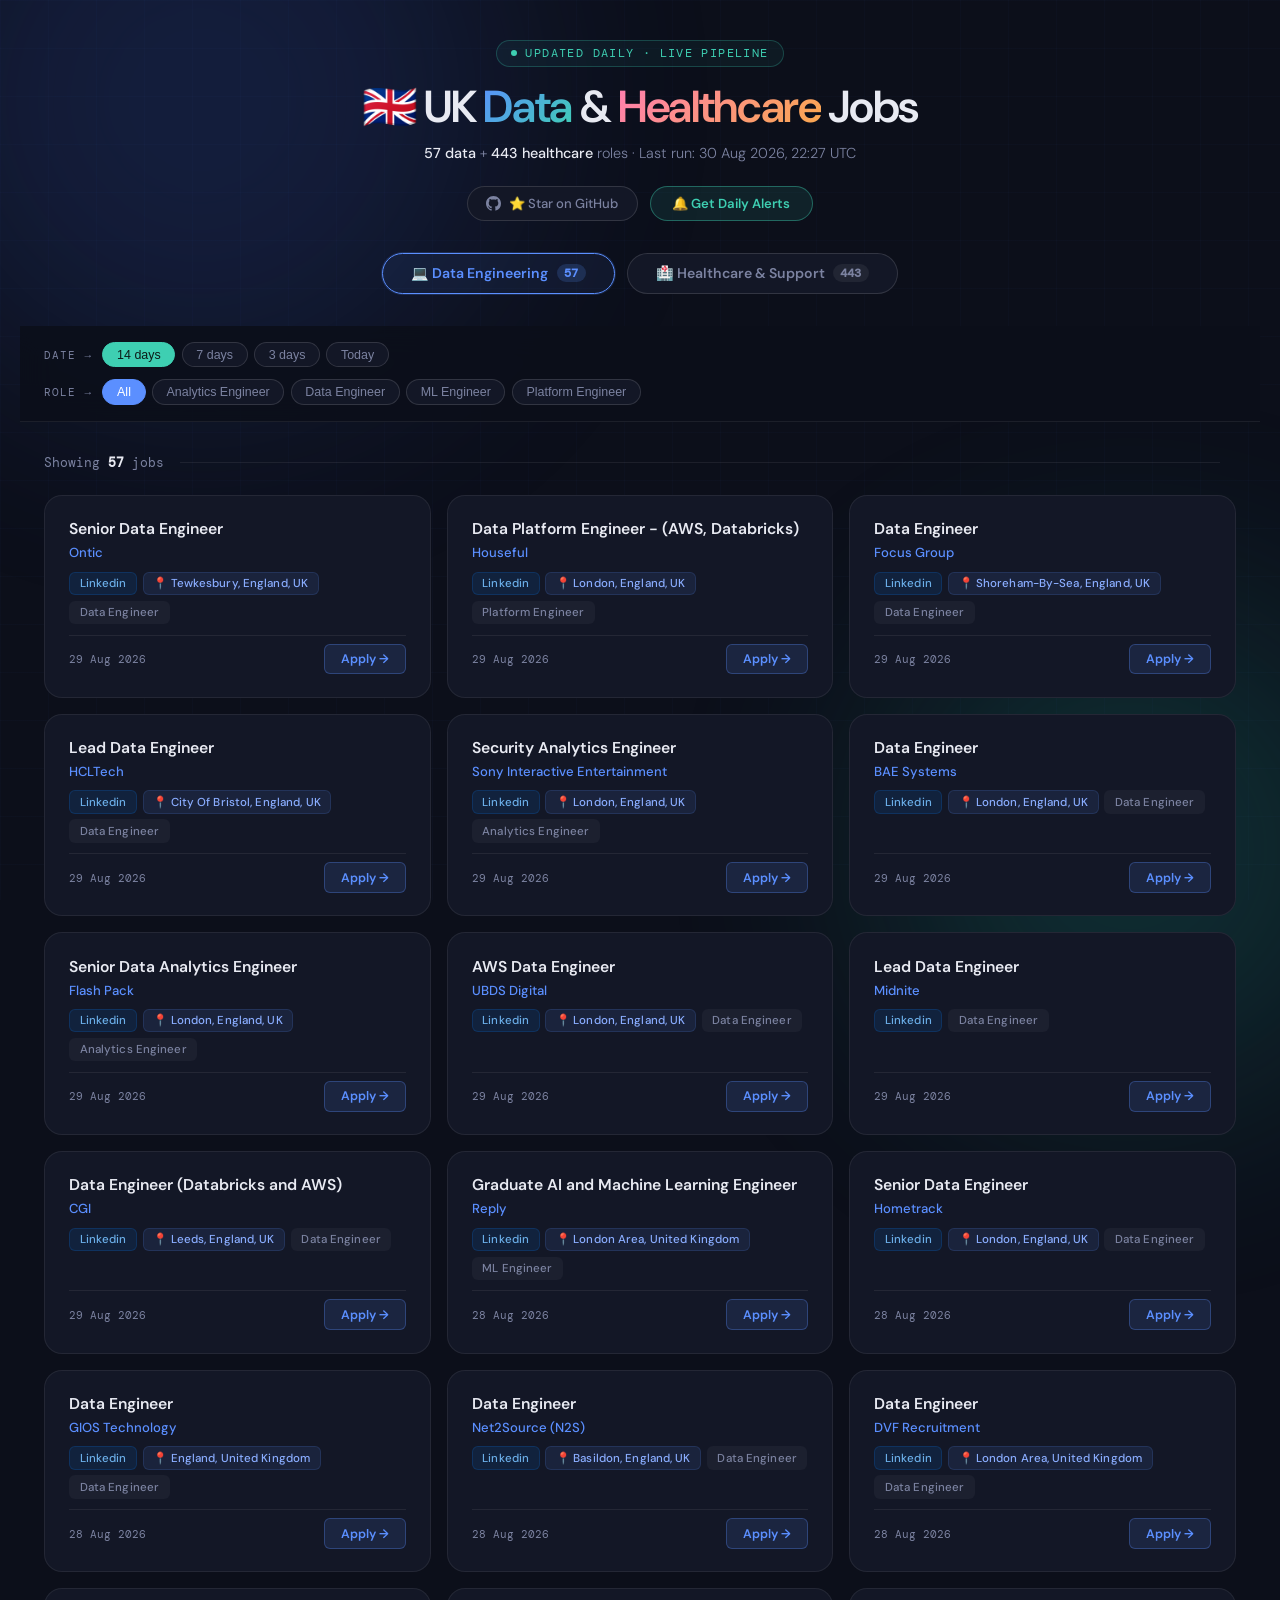
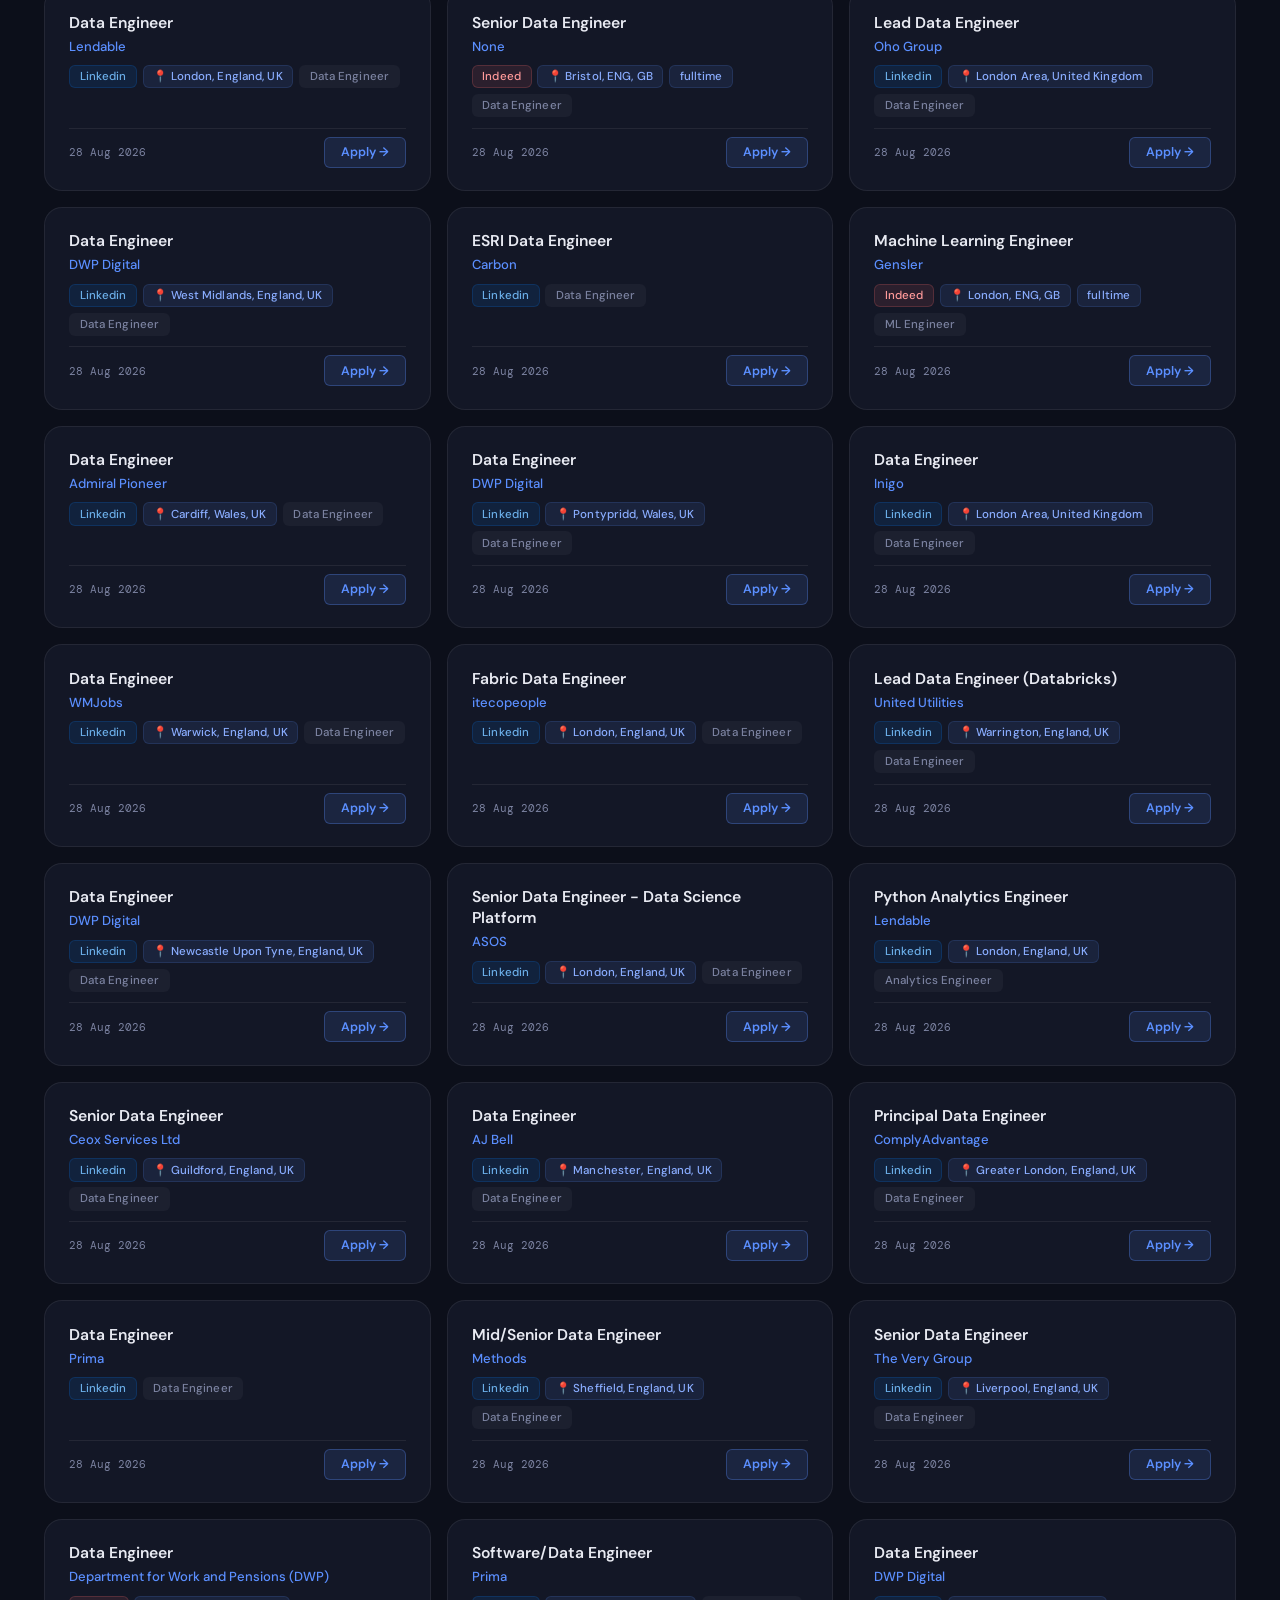
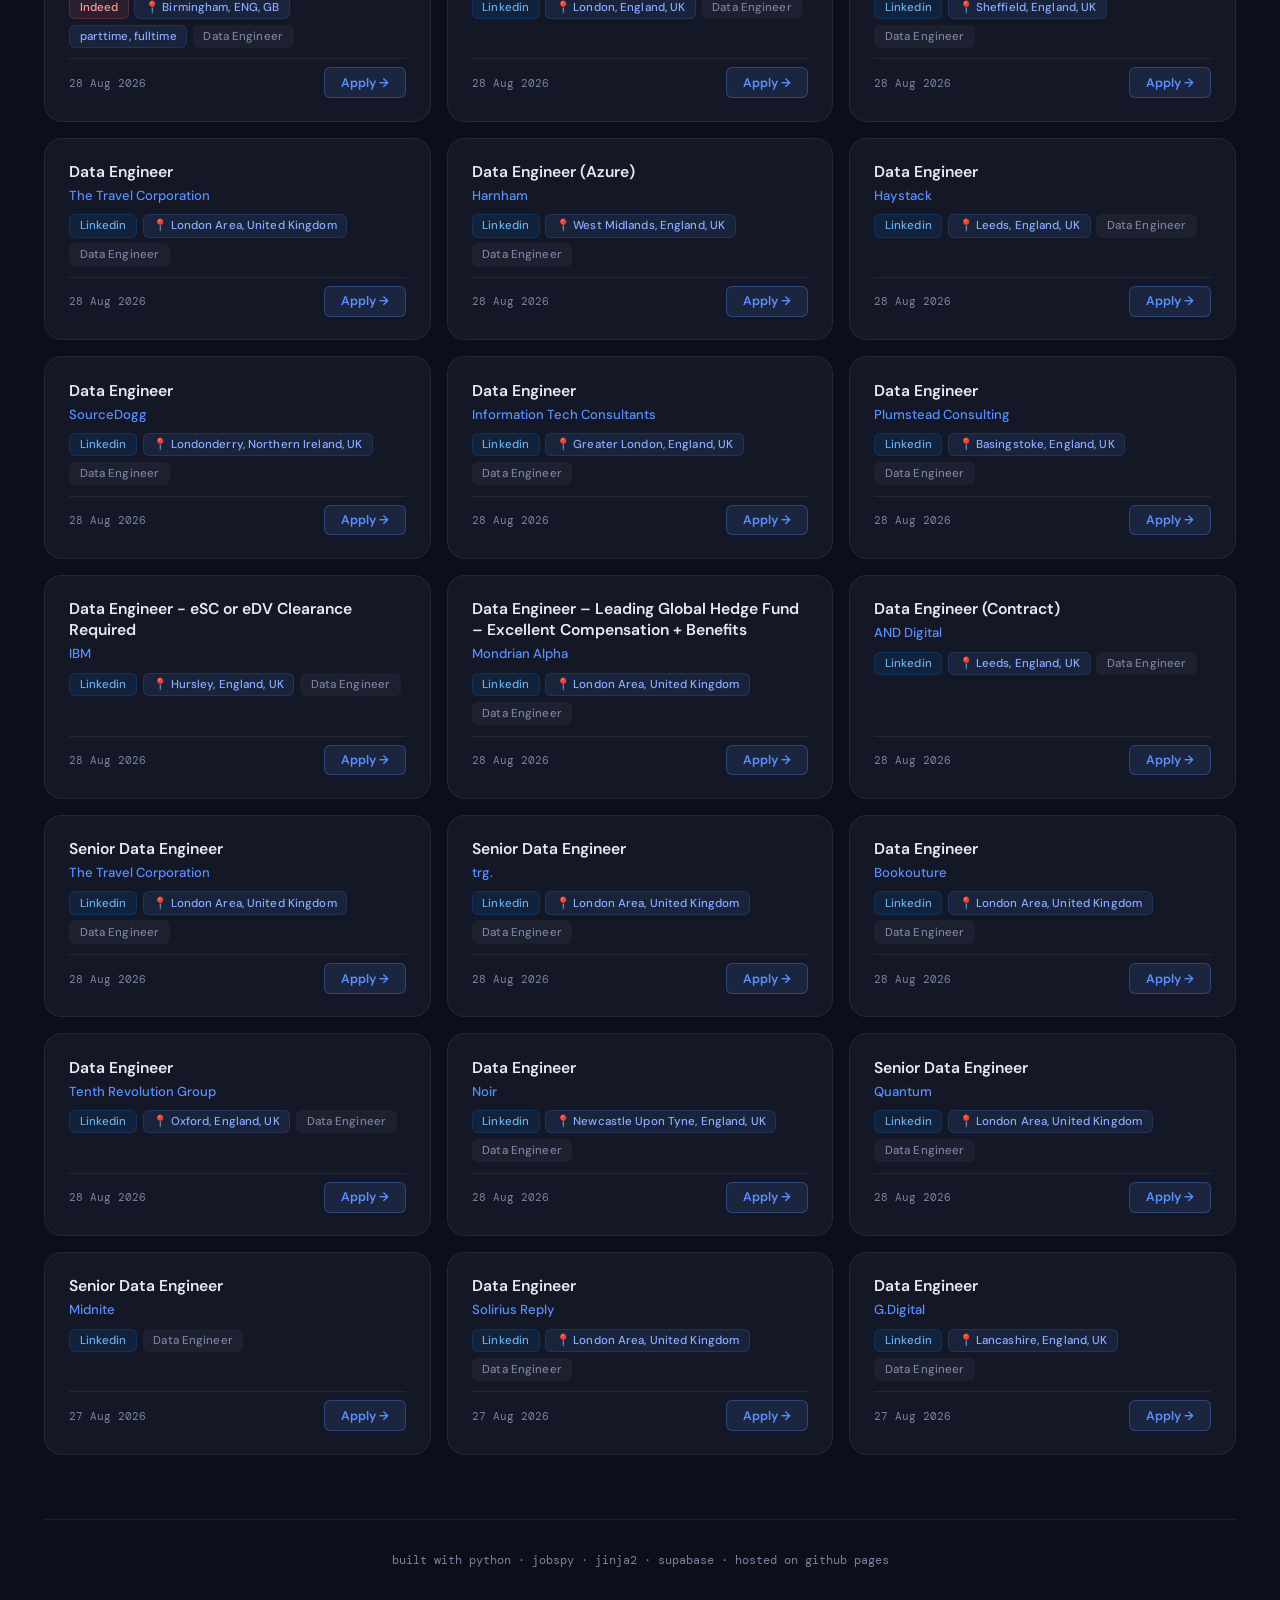
==== index.html @ b67084f2 "daily job update" ====
<!DOCTYPE html>
<html lang="en">
<head>
  <meta charset="UTF-8" />
  <meta name="viewport" content="width=device-width, initial-scale=1.0"/>
  <title>Jobs UK — Data & Healthcare</title>
  <link rel="preconnect" href="https://fonts.googleapis.com">
  <link rel="preconnect" href="https://fonts.gstatic.com" crossorigin>
  <link href="https://fonts.googleapis.com/css2?family=DM+Mono:wght@400;500&family=DM+Sans:ital,opsz,wght@0,9..40,300;0,9..40,400;0,9..40,500;0,9..40,600;1,9..40,300&display=swap" rel="stylesheet">
  <style>
    *, *::before, *::after { box-sizing: border-box; margin: 0; padding: 0; }

    :root {
      --bg:        #0c0f1a;
      --surface:   #131726;
      --surface2:  #1a1f32;
      --border:    rgba(255,255,255,0.07);
      --border2:   rgba(255,255,255,0.13);
      --text:      #e8eaf2;
      --muted:     #7b82a0;

      /* Data Engineering palette */
      --de-accent:   #5b8fff;
      --de-accent2:  #3ecfb2;
      --de-pill-bg:  rgba(91,143,255,0.1);
      --de-pill-txt: #8aadff;

      /* Healthcare palette */
      --hc-accent:   #ff7eb3;
      --hc-accent2:  #f9a94b;
      --hc-pill-bg:  rgba(255,126,179,0.1);
      --hc-pill-txt: #ffadd0;

      --accent3:   #ff6b6b;
      --radius-sm: 6px;
      --radius-md: 12px;
      --radius-lg: 18px;
      --font-body: "DM Sans", sans-serif;
      --font-mono: "DM Mono", monospace;

      /* active section colours (overridden by JS) */
      --accent:    var(--de-accent);
      --accent2:   var(--de-accent2);
      --pill-bg:   var(--de-pill-bg);
      --pill-text: var(--de-pill-txt);
    }

    html { scroll-behavior: smooth; }
    body {
      font-family: var(--font-body);
      background: var(--bg);
      color: var(--text);
      min-height: 100vh;
      overflow-x: hidden;
    }

    body::before {
      content: "";
      position: fixed; inset: 0;
      background-image:
        linear-gradient(rgba(91,143,255,0.025) 1px, transparent 1px),
        linear-gradient(90deg, rgba(91,143,255,0.025) 1px, transparent 1px);
      background-size: 48px 48px;
      pointer-events: none; z-index: 0;
    }

    .glow-1, .glow-2 {
      position: fixed; border-radius: 50%; pointer-events: none; z-index: 0;
      filter: blur(120px); opacity: 0.18;
    }
    .glow-1 { width:600px; height:600px; background:#3b63d9; top:-200px; left:-100px; }
    .glow-2 { width:500px; height:500px; background:#1fbfa6; bottom:-200px; right:-100px; }

    .page {
      position: relative; z-index: 1;
      max-width: 1240px; margin: 0 auto;
      padding: 2.5rem 1.5rem 4rem;
    }

    /* ── Header ── */
    header { text-align: center; margin-bottom: 2rem; animation: fadeUp 0.6s ease both; }

    .header-eyebrow {
      display: inline-flex; align-items: center; gap: 0.5rem;
      font-family: var(--font-mono); font-size: 0.72rem; color: var(--de-accent2);
      letter-spacing: 0.12em; text-transform: uppercase;
      margin-bottom: 1rem; padding: 0.3rem 0.9rem;
      border: 1px solid rgba(62,207,178,0.25); border-radius: 999px;
      background: rgba(62,207,178,0.06);
    }
    .header-eyebrow::before {
      content: ""; width:6px; height:6px; border-radius:50%;
      background: var(--de-accent2); animation: pulse 2s ease-in-out infinite;
    }

    header h1 {
      font-size: clamp(1.8rem,5vw,2.8rem); font-weight:600;
      letter-spacing:-0.03em; line-height:1.1;
    }
    header h1 .de-word  { background: linear-gradient(135deg,var(--de-accent),var(--de-accent2)); -webkit-background-clip:text; -webkit-text-fill-color:transparent; background-clip:text; }
    header h1 .hc-word  { background: linear-gradient(135deg,var(--hc-accent),var(--hc-accent2)); -webkit-background-clip:text; -webkit-text-fill-color:transparent; background-clip:text; }

    .header-sub { margin-top:0.75rem; color:var(--muted); font-size:0.9rem; font-weight:300; }
    .header-sub strong { color:var(--text); font-weight:500; }

    .header-actions {
      display:flex; align-items:center; justify-content:center;
      flex-wrap:wrap; gap:0.75rem; margin-top:1.5rem;
    }
    .btn-ghost {
      display:inline-flex; align-items:center; gap:0.5rem;
      padding:0.5rem 1.15rem; border:1px solid var(--border2); border-radius:999px;
      background:var(--surface); color:var(--muted); text-decoration:none;
      font-size:0.82rem; font-weight:500; transition:all 0.2s;
    }
    .btn-ghost:hover { border-color:var(--de-accent); color:var(--de-accent); background:rgba(91,143,255,0.07); }
    .btn-ghost svg { width:15px; height:15px; fill:currentColor; }

    .btn-subscribe {
      display:inline-flex; align-items:center; gap:0.5rem;
      padding:0.5rem 1.35rem; border:1px solid rgba(62,207,178,0.4); border-radius:999px;
      background:rgba(62,207,178,0.1); color:var(--de-accent2);
      font-size:0.82rem; font-weight:600; cursor:pointer; font-family:var(--font-body);
      transition:all 0.2s;
    }
    .btn-subscribe:hover { background:rgba(62,207,178,0.18); transform:translateY(-1px); }

    /* ── Section switcher tabs ── */
    .section-nav {
      display:flex; justify-content:center; gap:0.75rem;
      margin-bottom:2rem; animation: fadeUp 0.5s ease 0.1s both;
    }

    .section-tab {
      display:inline-flex; align-items:center; gap:0.55rem;
      padding:0.65rem 1.75rem; border-radius:999px;
      border:1px solid var(--border2); background:var(--surface);
      color:var(--muted); font-family:var(--font-body);
      font-size:0.88rem; font-weight:600; cursor:pointer;
      transition:all 0.22s; white-space:nowrap;
    }
    .section-tab .tab-count {
      font-family:var(--font-mono); font-size:0.72rem;
      padding:0.1rem 0.45rem; border-radius:999px;
      background:rgba(255,255,255,0.06); color:var(--muted);
    }

    .section-tab.de-tab:hover,
    .section-tab.de-tab.active {
      border-color:var(--de-accent); color:var(--de-accent);
      background:rgba(91,143,255,0.08);
      box-shadow: 0 0 0 1px rgba(91,143,255,0.2);
    }
    .section-tab.de-tab.active .tab-count { background:rgba(91,143,255,0.18); color:var(--de-accent); }

    .section-tab.hc-tab:hover,
    .section-tab.hc-tab.active {
      border-color:var(--hc-accent); color:var(--hc-accent);
      background:rgba(255,126,179,0.08);
      box-shadow: 0 0 0 1px rgba(255,126,179,0.2);
    }
    .section-tab.hc-tab.active .tab-count { background:rgba(255,126,179,0.18); color:var(--hc-accent); }

    /* ── Sticky filters ── */
    .filters-wrapper {
      position:sticky; top:0; z-index:10;
      background:rgba(12,15,26,0.9); backdrop-filter:blur(16px);
      -webkit-backdrop-filter:blur(16px);
      border-bottom:1px solid var(--border);
      padding:1rem 1.5rem; margin:0 -1.5rem 2rem;
    }
    .filters-inner {
      max-width:1240px; margin:0 auto;
      display:flex; flex-direction:column; gap:0.75rem;
    }
    .filter-row { display:flex; align-items:center; flex-wrap:wrap; gap:0.4rem; }
    .filter-label {
      font-family:var(--font-mono); font-size:0.68rem; color:var(--muted);
      letter-spacing:0.1em; text-transform:uppercase;
      margin-right:0.25rem; white-space:nowrap;
    }

    .chip {
      padding:0.3rem 0.85rem; border-radius:999px;
      border:1px solid var(--border2); background:var(--surface);
      color:var(--muted); font-size:0.78rem; font-weight:500;
      cursor:pointer; transition:all 0.18s; white-space:nowrap;
    }

    /* DE chips */
    .de-section .chip:hover          { border-color:var(--de-accent); color:var(--de-accent); }
    .de-section .chip.active         { background:var(--de-accent); border-color:var(--de-accent); color:#fff; }
    .de-section .date-chip:hover     { border-color:var(--de-accent2); color:var(--de-accent2); }
    .de-section .date-chip.active    { background:var(--de-accent2); border-color:var(--de-accent2); color:#0c1a17; }

    /* HC chips */
    .hc-section .chip:hover          { border-color:var(--hc-accent); color:var(--hc-accent); }
    .hc-section .chip.active         { background:var(--hc-accent); border-color:var(--hc-accent); color:#fff; }
    .hc-section .date-chip:hover     { border-color:var(--hc-accent2); color:var(--hc-accent2); }
    .hc-section .date-chip.active    { background:var(--hc-accent2); border-color:var(--hc-accent2); color:#1a0d00; }

    /* ── Stats bar ── */
    .stats-bar {
      display:flex; align-items:center; justify-content:space-between;
      margin-bottom:1.5rem;
    }
    .job-count { font-family:var(--font-mono); font-size:0.82rem; color:var(--muted); }
    .job-count strong { color:var(--text); }
    .divider-line { flex:1; height:1px; background:var(--border); margin:0 1rem; }

    /* ── Grid ── */
    .grid {
      display:grid;
      grid-template-columns:repeat(auto-fill, minmax(340px, 1fr));
      gap:1rem;
    }

    /* ── Card ── */
    .card {
      background:var(--surface); border:1px solid var(--border);
      border-radius:var(--radius-lg); padding:1.4rem 1.5rem;
      display:flex; flex-direction:column; gap:0.65rem;
      transition:border-color 0.2s, transform 0.2s, box-shadow 0.2s;
      animation:fadeUp 0.4s ease both; position:relative; overflow:hidden;
    }
    .card::before {
      content:""; position:absolute; top:0; left:0; right:0; height:1px;
      opacity:0; transition:opacity 0.2s;
    }
    .de-card::before { background:linear-gradient(90deg,transparent,rgba(91,143,255,0.5),transparent); }
    .hc-card::before { background:linear-gradient(90deg,transparent,rgba(255,126,179,0.5),transparent); }

    .card:hover { transform:translateY(-2px); box-shadow:0 12px 40px rgba(0,0,0,0.35); }
    .de-card:hover { border-color:rgba(91,143,255,0.3); }
    .hc-card:hover { border-color:rgba(255,126,179,0.3); }
    .card:hover::before { opacity:1; }

    .card-header { display:flex; align-items:flex-start; justify-content:space-between; gap:0.5rem; }
    .card-title  { font-size:0.98rem; font-weight:600; color:var(--text); line-height:1.35; flex:1; }
    .de-card .card-company { font-size:0.82rem; color:var(--de-accent); font-weight:500; }
    .hc-card .card-company { font-size:0.82rem; color:var(--hc-accent); font-weight:500; }

    .card-meta { display:flex; flex-wrap:wrap; gap:0.35rem; }

    .badge {
      padding:0.2rem 0.6rem; border-radius:var(--radius-sm);
      font-size:0.72rem; font-weight:500; letter-spacing:0.01em;
    }
    .de-card .badge-default { background:var(--de-pill-bg); color:var(--de-pill-txt); border:1px solid rgba(91,143,255,0.15); }
    .hc-card .badge-default { background:var(--hc-pill-bg); color:var(--hc-pill-txt); border:1px solid rgba(255,126,179,0.15); }

    .badge-indeed   { background:rgba(255,107,107,0.1);  color:#ff9a9a; border:1px solid rgba(255,107,107,0.2); }
    .badge-linkedin { background:rgba(10,102,194,0.15);   color:#6baee8; border:1px solid rgba(10,102,194,0.25); }
    .badge-google   { background:rgba(62,207,178,0.1);    color:var(--de-accent2); border:1px solid rgba(62,207,178,0.2); }

    .card-footer {
      display:flex; align-items:center; justify-content:space-between;
      margin-top:auto; padding-top:0.5rem; border-top:1px solid var(--border);
    }
    .card-date { font-family:var(--font-mono); font-size:0.7rem; color:var(--muted); }

    .de-card .apply-btn {
      display:inline-flex; align-items:center; gap:0.35rem;
      padding:0.4rem 1rem; background:rgba(91,143,255,0.12);
      border:1px solid rgba(91,143,255,0.3); color:var(--de-accent);
      border-radius:var(--radius-sm); text-decoration:none;
      font-size:0.78rem; font-weight:600; transition:all 0.18s;
    }
    .de-card .apply-btn:hover { background:rgba(91,143,255,0.22); border-color:var(--de-accent); transform:translateX(2px); }

    .hc-card .apply-btn {
      display:inline-flex; align-items:center; gap:0.35rem;
      padding:0.4rem 1rem; background:rgba(255,126,179,0.12);
      border:1px solid rgba(255,126,179,0.3); color:var(--hc-accent);
      border-radius:var(--radius-sm); text-decoration:none;
      font-size:0.78rem; font-weight:600; transition:all 0.18s;
    }
    .hc-card .apply-btn:hover { background:rgba(255,126,179,0.22); border-color:var(--hc-accent); transform:translateX(2px); }

    .new-badge {
      font-family:var(--font-mono); font-size:0.62rem; color:#0c1a17;
      background:var(--de-accent2); border-radius:4px;
      padding:0.1rem 0.4rem; font-weight:500; letter-spacing:0.06em;
    }

    /* ── Section wrapper ── */
    .section-block { display:none; }
    .section-block.visible { display:block; }

    /* ── Section heading ── */
    .section-heading {
      display:flex; align-items:center; gap:1rem;
      margin-bottom:1.5rem; padding-bottom:1rem;
      border-bottom:1px solid var(--border);
    }
    .section-heading h2 { font-size:1.3rem; font-weight:600; letter-spacing:-0.02em; }
    .section-heading .sh-pill {
      font-family:var(--font-mono); font-size:0.7rem; padding:0.25rem 0.7rem;
      border-radius:999px; font-weight:500;
    }
    .de-section .sh-pill { background:rgba(91,143,255,0.12); color:var(--de-accent); border:1px solid rgba(91,143,255,0.25); }
    .hc-section .sh-pill { background:rgba(255,126,179,0.12); color:var(--hc-accent); border:1px solid rgba(255,126,179,0.25); }

    /* ── Empty state ── */
    .empty { grid-column:1/-1; text-align:center; padding:5rem 2rem; color:var(--muted); }
    .empty-icon { font-size:2.5rem; margin-bottom:1rem; opacity:0.4; }
    .empty p { font-size:0.95rem; }

    /* ── Footer ── */
    footer {
      text-align:center; margin-top:4rem; padding-top:2rem;
      border-top:1px solid var(--border);
      color:var(--muted); font-size:0.78rem; font-family:var(--font-mono);
    }

    /* ── Modal (unchanged from original) ── */
    .modal-overlay {
      display:none; position:fixed; inset:0; background:rgba(0,0,0,0.65);
      backdrop-filter:blur(8px); -webkit-backdrop-filter:blur(8px);
      z-index:200; align-items:center; justify-content:center; padding:1rem;
    }
    .modal-overlay.open { display:flex; }
    .modal {
      background:var(--surface); border:1px solid var(--border2);
      border-radius:var(--radius-lg); padding:2rem 2rem 1.75rem;
      width:100%; max-width:440px; position:relative;
      box-shadow:0 30px 80px rgba(0,0,0,0.5);
      animation:modalIn 0.25s ease both;
    }
    @keyframes modalIn {
      from { opacity:0; transform:translateY(16px) scale(0.97); }
      to   { opacity:1; transform:translateY(0) scale(1); }
    }
    .modal-close {
      position:absolute; top:1.1rem; right:1.1rem; background:none; border:none;
      color:var(--muted); font-size:1.1rem; cursor:pointer;
      width:28px; height:28px; display:flex; align-items:center; justify-content:center;
      border-radius:6px; transition:all 0.15s;
    }
    .modal-close:hover { background:var(--surface2); color:var(--text); }
    .modal-icon {
      width:44px; height:44px; border-radius:var(--radius-md);
      background:rgba(62,207,178,0.12); border:1px solid rgba(62,207,178,0.25);
      display:flex; align-items:center; justify-content:center;
      font-size:1.25rem; margin-bottom:1rem;
    }
    .modal h2 { font-size:1.2rem; font-weight:600; letter-spacing:-0.02em; margin-bottom:0.35rem; }
    .modal-desc { font-size:0.85rem; color:var(--muted); line-height:1.6; margin-bottom:1.5rem; font-weight:300; }
    .channel-tabs { display:grid; grid-template-columns:1fr 1fr; gap:0.5rem; margin-bottom:1.25rem; }
    .tab-btn {
      padding:0.65rem 0.5rem; border-radius:var(--radius-md); border:1px solid var(--border2);
      background:var(--surface2); color:var(--muted); font-family:var(--font-body);
      font-size:0.82rem; font-weight:500; cursor:pointer; transition:all 0.18s;
      display:flex; align-items:center; justify-content:center; gap:0.4rem;
    }
    .tab-btn:hover { border-color:var(--de-accent2); color:var(--text); }
    .tab-btn.active { border-color:var(--de-accent2); background:rgba(62,207,178,0.1); color:var(--de-accent2); }
    .modal-input {
      width:100%; padding:0.7rem 1rem; background:var(--bg); border:1px solid var(--border2);
      border-radius:var(--radius-md); color:var(--text); font-family:var(--font-body);
      font-size:0.88rem; outline:none; transition:all 0.2s;
    }
    .modal-input::placeholder { color:var(--muted); }
    .modal-input:focus { border-color:var(--de-accent2); box-shadow:0 0 0 3px rgba(62,207,178,0.1); }
    .modal-submit {
      width:100%; margin-top:0.75rem; padding:0.75rem;
      background:var(--de-accent2); color:#0a1a15; border:none;
      border-radius:var(--radius-md); font-family:var(--font-body);
      font-size:0.9rem; font-weight:600; cursor:pointer; transition:all 0.2s;
    }
    .modal-submit:hover { opacity:0.88; transform:translateY(-1px); }
    .modal-submit:disabled { opacity:0.45; cursor:default; transform:none; }
    .telegram-info {
      background:rgba(62,207,178,0.06); border:1px solid rgba(62,207,178,0.2);
      border-radius:var(--radius-md); padding:1rem; margin-bottom:0.75rem;
    }
    .telegram-info p { font-size:0.82rem; color:var(--muted); line-height:1.6; }
    .telegram-info strong { color:var(--de-accent2); }
    .telegram-info code {
      font-family:var(--font-mono); background:rgba(255,255,255,0.07);
      padding:0.1rem 0.4rem; border-radius:4px; font-size:0.8rem; color:var(--text);
    }
    .modal-btn-tg {
      width:100%; padding:0.75rem; background:rgba(62,207,178,0.12);
      border:1px solid rgba(62,207,178,0.35); border-radius:var(--radius-md);
      color:var(--de-accent2); font-family:var(--font-body); font-size:0.9rem;
      font-weight:600; cursor:pointer; transition:all 0.2s;
      display:flex; align-items:center; justify-content:center; gap:0.5rem;
    }
    .modal-btn-tg:hover { background:rgba(62,207,178,0.2); transform:translateY(-1px); }
    .modal-msg { margin-top:0.75rem; font-size:0.82rem; text-align:center; min-height:1.2em; font-family:var(--font-mono); }
    .modal-msg.ok  { color:var(--de-accent2); }
    .modal-msg.err { color:var(--accent3); }

    /* ── Animations ── */
    @keyframes fadeUp   { from{opacity:0;transform:translateY(14px)} to{opacity:1;transform:translateY(0)} }
    @keyframes fadeDown { from{opacity:0;transform:translateY(-8px)} to{opacity:1;transform:translateY(0)} }
    @keyframes pulse    { 0%,100%{opacity:1} 50%{opacity:0.4} }

    .card:nth-child(1)  { animation-delay:0.05s }
    .card:nth-child(2)  { animation-delay:0.08s }
    .card:nth-child(3)  { animation-delay:0.11s }
    .card:nth-child(4)  { animation-delay:0.14s }
    .card:nth-child(5)  { animation-delay:0.17s }
    .card:nth-child(6)  { animation-delay:0.20s }
    .card:nth-child(7)  { animation-delay:0.23s }
    .card:nth-child(8)  { animation-delay:0.26s }
    .card:nth-child(n+9){ animation-delay:0.29s }

    @media (max-width: 600px) {
      .page { padding:1.5rem 1rem 3rem; }
      header h1 { font-size:1.75rem; }
      .grid { grid-template-columns:1fr; }
      .stats-bar { flex-direction:column; align-items:flex-start; gap:0.5rem; }
      .divider-line { display:none; }
      .filters-wrapper { padding:0.85rem 1rem; }
      .section-nav { flex-direction:column; align-items:center; }
    }
  </style>
</head>
<body>

<div class="glow-1"></div>
<div class="glow-2"></div>

<div class="page">

  <!-- ── Header ── -->
  <header>
    <div class="header-eyebrow">Updated daily · live pipeline</div>
    <h1>🇬🇧 UK <span class="de-word">Data</span> &amp; <span class="hc-word">Healthcare</span> Jobs</h1>
    <p class="header-sub">
      <strong>57 data</strong> + <strong>443 healthcare</strong> roles
      · Last run: 30 Aug 2026, 22:27 UTC
    </p>
    <div class="header-actions">
      <a class="btn-ghost" href="https://yashwanth-m-v.github.io/Data-hire-UK/" target="_blank" rel="noopener">
        <svg viewBox="0 0 16 16" xmlns="http://www.w3.org/2000/svg">
          <path d="M8 0C3.58 0 0 3.58 0 8c0 3.54 2.29 6.53 5.47 7.59.4.07.55-.17.55-.38
                   0-.19-.01-.82-.01-1.49-2.01.37-2.53-.49-2.69-.94-.09-.23-.48-.94-.82-1.13
                   -.28-.15-.68-.52-.01-.53.63-.01 1.08.58 1.23.82.72 1.21 1.87.87 2.33.66
                   .07-.52.28-.87.51-1.07-1.78-.2-3.64-.89-3.64-3.95 0-.87.31-1.59.82-2.15
                   -.08-.2-.36-1.02.08-2.12 0 0 .67-.21 2.2.82.64-.18 1.32-.27 2-.27
                   .68 0 1.36.09 2 .27 1.53-1.04 2.2-.82 2.2-.82.44 1.1.16 1.92.08 2.12
                   .51.56.82 1.27.82 2.15 0 3.07-1.87 3.75-3.65 3.95.29.25.54.73.54 1.48
                   0 1.07-.01 1.93-.01 2.2 0 .21.15.46.55.38A8.013 8.013 0 0016 8c0-4.42-3.58-8-8-8z"/>
        </svg>
        ⭐ Star on GitHub
      </a>
      <button class="btn-subscribe" onclick="openModal()">🔔 Get Daily Alerts</button>
    </div>
  </header>

  <!-- ── Section switcher ── -->
  <div class="section-nav">
    <button class="section-tab de-tab active" onclick="showSection('de')">
      💻 Data Engineering
      <span class="tab-count" id="de-tab-count">57</span>
    </button>
    <button class="section-tab hc-tab" onclick="showSection('hc')">
      🏥 Healthcare &amp; Support
      <span class="tab-count" id="hc-tab-count">443</span>
    </button>
  </div>

  <!-- ══════════════════════════════════════
       DATA ENGINEERING SECTION
  ══════════════════════════════════════ -->
  <div class="section-block de-section visible" id="section-de">

    <div class="filters-wrapper">
      <div class="filters-inner">
        <div class="filter-row">
          <span class="filter-label">Date →</span>
          <button class="chip date-chip active" data-days="14">14 days</button>
          <button class="chip date-chip" data-days="7">7 days</button>
          <button class="chip date-chip" data-days="3">3 days</button>
          <button class="chip date-chip" data-days="1">Today</button>
        </div>
        <div class="filter-row">
          <span class="filter-label">Role →</span>
          <button class="chip active" data-filter="all">All</button>
          
            <button class="chip" data-filter="analytics-engineer">Analytics Engineer</button>
          
            <button class="chip" data-filter="data-engineer">Data Engineer</button>
          
            <button class="chip" data-filter="ml-engineer">ML Engineer</button>
          
            <button class="chip" data-filter="platform-engineer">Platform Engineer</button>
          
        </div>
      </div>
    </div>

    <div class="stats-bar">
      <p class="job-count" id="de-job-count">Showing <strong>57</strong> jobs</p>
      <div class="divider-line"></div>
    </div>

    <div class="grid" id="de-grid">
      
      <div class="card de-card"
           data-role="data-engineer"
           data-date="2026-08-29">
        <div class="card-header">
          <div>
            <div class="card-title">Senior Data Engineer</div>
            <div class="card-company" style="margin-top:0.3rem;">Ontic</div>
          </div>
          
        </div>
        <div class="card-meta">
          <span class="badge badge-linkedin">Linkedin</span>
          <span class="badge badge-default">📍 Tewkesbury, England, UK</span>
          
          <span class="badge badge-default" style="background:rgba(255,255,255,0.04);color:var(--muted);border-color:transparent;">Data Engineer</span>
        </div>
        <div class="card-footer">
          <span class="card-date">29 Aug 2026</span>
          <a class="apply-btn" href="https://www.linkedin.com/jobs/view/4432282745" target="_blank" rel="noopener">Apply →</a>
        </div>
      </div>
      
      <div class="card de-card"
           data-role="platform-engineer"
           data-date="2026-08-29">
        <div class="card-header">
          <div>
            <div class="card-title">Data Platform Engineer - (AWS, Databricks)</div>
            <div class="card-company" style="margin-top:0.3rem;">Houseful</div>
          </div>
          
        </div>
        <div class="card-meta">
          <span class="badge badge-linkedin">Linkedin</span>
          <span class="badge badge-default">📍 London, England, UK</span>
          
          <span class="badge badge-default" style="background:rgba(255,255,255,0.04);color:var(--muted);border-color:transparent;">Platform Engineer</span>
        </div>
        <div class="card-footer">
          <span class="card-date">29 Aug 2026</span>
          <a class="apply-btn" href="https://www.linkedin.com/jobs/view/4448782229" target="_blank" rel="noopener">Apply →</a>
        </div>
      </div>
      
      <div class="card de-card"
           data-role="data-engineer"
           data-date="2026-08-29">
        <div class="card-header">
          <div>
            <div class="card-title">Data Engineer</div>
            <div class="card-company" style="margin-top:0.3rem;">Focus Group</div>
          </div>
          
        </div>
        <div class="card-meta">
          <span class="badge badge-linkedin">Linkedin</span>
          <span class="badge badge-default">📍 Shoreham-By-Sea, England, UK</span>
          
          <span class="badge badge-default" style="background:rgba(255,255,255,0.04);color:var(--muted);border-color:transparent;">Data Engineer</span>
        </div>
        <div class="card-footer">
          <span class="card-date">29 Aug 2026</span>
          <a class="apply-btn" href="https://www.linkedin.com/jobs/view/4460805339" target="_blank" rel="noopener">Apply →</a>
        </div>
      </div>
      
      <div class="card de-card"
           data-role="data-engineer"
           data-date="2026-08-29">
        <div class="card-header">
          <div>
            <div class="card-title">Lead Data Engineer</div>
            <div class="card-company" style="margin-top:0.3rem;">HCLTech</div>
          </div>
          
        </div>
        <div class="card-meta">
          <span class="badge badge-linkedin">Linkedin</span>
          <span class="badge badge-default">📍 City Of Bristol, England, UK</span>
          
          <span class="badge badge-default" style="background:rgba(255,255,255,0.04);color:var(--muted);border-color:transparent;">Data Engineer</span>
        </div>
        <div class="card-footer">
          <span class="card-date">29 Aug 2026</span>
          <a class="apply-btn" href="https://www.linkedin.com/jobs/view/4458494256" target="_blank" rel="noopener">Apply →</a>
        </div>
      </div>
      
      <div class="card de-card"
           data-role="analytics-engineer"
           data-date="2026-08-29">
        <div class="card-header">
          <div>
            <div class="card-title">Security Analytics Engineer</div>
            <div class="card-company" style="margin-top:0.3rem;">Sony Interactive Entertainment</div>
          </div>
          
        </div>
        <div class="card-meta">
          <span class="badge badge-linkedin">Linkedin</span>
          <span class="badge badge-default">📍 London, England, UK</span>
          
          <span class="badge badge-default" style="background:rgba(255,255,255,0.04);color:var(--muted);border-color:transparent;">Analytics Engineer</span>
        </div>
        <div class="card-footer">
          <span class="card-date">29 Aug 2026</span>
          <a class="apply-btn" href="https://www.linkedin.com/jobs/view/4448791952" target="_blank" rel="noopener">Apply →</a>
        </div>
      </div>
      
      <div class="card de-card"
           data-role="data-engineer"
           data-date="2026-08-29">
        <div class="card-header">
          <div>
            <div class="card-title">Data Engineer</div>
            <div class="card-company" style="margin-top:0.3rem;">BAE Systems</div>
          </div>
          
        </div>
        <div class="card-meta">
          <span class="badge badge-linkedin">Linkedin</span>
          <span class="badge badge-default">📍 London, England, UK</span>
          
          <span class="badge badge-default" style="background:rgba(255,255,255,0.04);color:var(--muted);border-color:transparent;">Data Engineer</span>
        </div>
        <div class="card-footer">
          <span class="card-date">29 Aug 2026</span>
          <a class="apply-btn" href="https://www.linkedin.com/jobs/view/4119724417" target="_blank" rel="noopener">Apply →</a>
        </div>
      </div>
      
      <div class="card de-card"
           data-role="analytics-engineer"
           data-date="2026-08-29">
        <div class="card-header">
          <div>
            <div class="card-title">Senior Data Analytics Engineer</div>
            <div class="card-company" style="margin-top:0.3rem;">Flash Pack</div>
          </div>
          
        </div>
        <div class="card-meta">
          <span class="badge badge-linkedin">Linkedin</span>
          <span class="badge badge-default">📍 London, England, UK</span>
          
          <span class="badge badge-default" style="background:rgba(255,255,255,0.04);color:var(--muted);border-color:transparent;">Analytics Engineer</span>
        </div>
        <div class="card-footer">
          <span class="card-date">29 Aug 2026</span>
          <a class="apply-btn" href="https://www.linkedin.com/jobs/view/4459475790" target="_blank" rel="noopener">Apply →</a>
        </div>
      </div>
      
      <div class="card de-card"
           data-role="data-engineer"
           data-date="2026-08-29">
        <div class="card-header">
          <div>
            <div class="card-title">AWS Data Engineer</div>
            <div class="card-company" style="margin-top:0.3rem;">UBDS Digital</div>
          </div>
          
        </div>
        <div class="card-meta">
          <span class="badge badge-linkedin">Linkedin</span>
          <span class="badge badge-default">📍 London, England, UK</span>
          
          <span class="badge badge-default" style="background:rgba(255,255,255,0.04);color:var(--muted);border-color:transparent;">Data Engineer</span>
        </div>
        <div class="card-footer">
          <span class="card-date">29 Aug 2026</span>
          <a class="apply-btn" href="https://www.linkedin.com/jobs/view/4422909129" target="_blank" rel="noopener">Apply →</a>
        </div>
      </div>
      
      <div class="card de-card"
           data-role="data-engineer"
           data-date="2026-08-29">
        <div class="card-header">
          <div>
            <div class="card-title">Lead Data Engineer</div>
            <div class="card-company" style="margin-top:0.3rem;">Midnite</div>
          </div>
          
        </div>
        <div class="card-meta">
          <span class="badge badge-linkedin">Linkedin</span>
          
          
          <span class="badge badge-default" style="background:rgba(255,255,255,0.04);color:var(--muted);border-color:transparent;">Data Engineer</span>
        </div>
        <div class="card-footer">
          <span class="card-date">29 Aug 2026</span>
          <a class="apply-btn" href="https://www.linkedin.com/jobs/view/4441320209" target="_blank" rel="noopener">Apply →</a>
        </div>
      </div>
      
      <div class="card de-card"
           data-role="data-engineer"
           data-date="2026-08-29">
        <div class="card-header">
          <div>
            <div class="card-title">Data Engineer (Databricks and AWS)</div>
            <div class="card-company" style="margin-top:0.3rem;">CGI</div>
          </div>
          
        </div>
        <div class="card-meta">
          <span class="badge badge-linkedin">Linkedin</span>
          <span class="badge badge-default">📍 Leeds, England, UK</span>
          
          <span class="badge badge-default" style="background:rgba(255,255,255,0.04);color:var(--muted);border-color:transparent;">Data Engineer</span>
        </div>
        <div class="card-footer">
          <span class="card-date">29 Aug 2026</span>
          <a class="apply-btn" href="https://www.linkedin.com/jobs/view/4450775411" target="_blank" rel="noopener">Apply →</a>
        </div>
      </div>
      
      <div class="card de-card"
           data-role="ml-engineer"
           data-date="2026-08-28">
        <div class="card-header">
          <div>
            <div class="card-title">Graduate AI and Machine Learning Engineer</div>
            <div class="card-company" style="margin-top:0.3rem;">Reply</div>
          </div>
          
        </div>
        <div class="card-meta">
          <span class="badge badge-linkedin">Linkedin</span>
          <span class="badge badge-default">📍 London Area, United Kingdom</span>
          
          <span class="badge badge-default" style="background:rgba(255,255,255,0.04);color:var(--muted);border-color:transparent;">ML Engineer</span>
        </div>
        <div class="card-footer">
          <span class="card-date">28 Aug 2026</span>
          <a class="apply-btn" href="https://www.linkedin.com/jobs/view/4456907191" target="_blank" rel="noopener">Apply →</a>
        </div>
      </div>
      
      <div class="card de-card"
           data-role="data-engineer"
           data-date="2026-08-28">
        <div class="card-header">
          <div>
            <div class="card-title">Senior Data Engineer</div>
            <div class="card-company" style="margin-top:0.3rem;">Hometrack</div>
          </div>
          
        </div>
        <div class="card-meta">
          <span class="badge badge-linkedin">Linkedin</span>
          <span class="badge badge-default">📍 London, England, UK</span>
          
          <span class="badge badge-default" style="background:rgba(255,255,255,0.04);color:var(--muted);border-color:transparent;">Data Engineer</span>
        </div>
        <div class="card-footer">
          <span class="card-date">28 Aug 2026</span>
          <a class="apply-btn" href="https://www.linkedin.com/jobs/view/4460333671" target="_blank" rel="noopener">Apply →</a>
        </div>
      </div>
      
      <div class="card de-card"
           data-role="data-engineer"
           data-date="2026-08-28">
        <div class="card-header">
          <div>
            <div class="card-title">Data Engineer</div>
            <div class="card-company" style="margin-top:0.3rem;">GIOS Technology</div>
          </div>
          
        </div>
        <div class="card-meta">
          <span class="badge badge-linkedin">Linkedin</span>
          <span class="badge badge-default">📍 England, United Kingdom</span>
          
          <span class="badge badge-default" style="background:rgba(255,255,255,0.04);color:var(--muted);border-color:transparent;">Data Engineer</span>
        </div>
        <div class="card-footer">
          <span class="card-date">28 Aug 2026</span>
          <a class="apply-btn" href="https://www.linkedin.com/jobs/view/4460321100" target="_blank" rel="noopener">Apply →</a>
        </div>
      </div>
      
      <div class="card de-card"
           data-role="data-engineer"
           data-date="2026-08-28">
        <div class="card-header">
          <div>
            <div class="card-title">Data Engineer</div>
            <div class="card-company" style="margin-top:0.3rem;">Net2Source (N2S)</div>
          </div>
          
        </div>
        <div class="card-meta">
          <span class="badge badge-linkedin">Linkedin</span>
          <span class="badge badge-default">📍 Basildon, England, UK</span>
          
          <span class="badge badge-default" style="background:rgba(255,255,255,0.04);color:var(--muted);border-color:transparent;">Data Engineer</span>
        </div>
        <div class="card-footer">
          <span class="card-date">28 Aug 2026</span>
          <a class="apply-btn" href="https://www.linkedin.com/jobs/view/4459300618" target="_blank" rel="noopener">Apply →</a>
        </div>
      </div>
      
      <div class="card de-card"
           data-role="data-engineer"
           data-date="2026-08-28">
        <div class="card-header">
          <div>
            <div class="card-title">Data Engineer</div>
            <div class="card-company" style="margin-top:0.3rem;">DVF Recruitment</div>
          </div>
          
        </div>
        <div class="card-meta">
          <span class="badge badge-linkedin">Linkedin</span>
          <span class="badge badge-default">📍 London Area, United Kingdom</span>
          
          <span class="badge badge-default" style="background:rgba(255,255,255,0.04);color:var(--muted);border-color:transparent;">Data Engineer</span>
        </div>
        <div class="card-footer">
          <span class="card-date">28 Aug 2026</span>
          <a class="apply-btn" href="https://www.linkedin.com/jobs/view/4458401895" target="_blank" rel="noopener">Apply →</a>
        </div>
      </div>
      
      <div class="card de-card"
           data-role="data-engineer"
           data-date="2026-08-28">
        <div class="card-header">
          <div>
            <div class="card-title">Data Engineer</div>
            <div class="card-company" style="margin-top:0.3rem;">Lendable</div>
          </div>
          
        </div>
        <div class="card-meta">
          <span class="badge badge-linkedin">Linkedin</span>
          <span class="badge badge-default">📍 London, England, UK</span>
          
          <span class="badge badge-default" style="background:rgba(255,255,255,0.04);color:var(--muted);border-color:transparent;">Data Engineer</span>
        </div>
        <div class="card-footer">
          <span class="card-date">28 Aug 2026</span>
          <a class="apply-btn" href="https://www.linkedin.com/jobs/view/4449388599" target="_blank" rel="noopener">Apply →</a>
        </div>
      </div>
      
      <div class="card de-card"
           data-role="data-engineer"
           data-date="2026-08-28">
        <div class="card-header">
          <div>
            <div class="card-title">Senior Data Engineer</div>
            <div class="card-company" style="margin-top:0.3rem;">None</div>
          </div>
          
        </div>
        <div class="card-meta">
          <span class="badge badge-indeed">Indeed</span>
          <span class="badge badge-default">📍 Bristol, ENG, GB</span>
          <span class="badge badge-default">fulltime</span>
          <span class="badge badge-default" style="background:rgba(255,255,255,0.04);color:var(--muted);border-color:transparent;">Data Engineer</span>
        </div>
        <div class="card-footer">
          <span class="card-date">28 Aug 2026</span>
          <a class="apply-btn" href="https://uk.indeed.com/viewjob?jk=71d963d78ecb2926" target="_blank" rel="noopener">Apply →</a>
        </div>
      </div>
      
      <div class="card de-card"
           data-role="data-engineer"
           data-date="2026-08-28">
        <div class="card-header">
          <div>
            <div class="card-title">Lead Data Engineer</div>
            <div class="card-company" style="margin-top:0.3rem;">Oho Group</div>
          </div>
          
        </div>
        <div class="card-meta">
          <span class="badge badge-linkedin">Linkedin</span>
          <span class="badge badge-default">📍 London Area, United Kingdom</span>
          
          <span class="badge badge-default" style="background:rgba(255,255,255,0.04);color:var(--muted);border-color:transparent;">Data Engineer</span>
        </div>
        <div class="card-footer">
          <span class="card-date">28 Aug 2026</span>
          <a class="apply-btn" href="https://www.linkedin.com/jobs/view/4458981715" target="_blank" rel="noopener">Apply →</a>
        </div>
      </div>
      
      <div class="card de-card"
           data-role="data-engineer"
           data-date="2026-08-28">
        <div class="card-header">
          <div>
            <div class="card-title">Data Engineer</div>
            <div class="card-company" style="margin-top:0.3rem;">DWP Digital</div>
          </div>
          
        </div>
        <div class="card-meta">
          <span class="badge badge-linkedin">Linkedin</span>
          <span class="badge badge-default">📍 West Midlands, England, UK</span>
          
          <span class="badge badge-default" style="background:rgba(255,255,255,0.04);color:var(--muted);border-color:transparent;">Data Engineer</span>
        </div>
        <div class="card-footer">
          <span class="card-date">28 Aug 2026</span>
          <a class="apply-btn" href="https://www.linkedin.com/jobs/view/4460355484" target="_blank" rel="noopener">Apply →</a>
        </div>
      </div>
      
      <div class="card de-card"
           data-role="data-engineer"
           data-date="2026-08-28">
        <div class="card-header">
          <div>
            <div class="card-title">ESRI Data Engineer</div>
            <div class="card-company" style="margin-top:0.3rem;">Carbon</div>
          </div>
          
        </div>
        <div class="card-meta">
          <span class="badge badge-linkedin">Linkedin</span>
          
          
          <span class="badge badge-default" style="background:rgba(255,255,255,0.04);color:var(--muted);border-color:transparent;">Data Engineer</span>
        </div>
        <div class="card-footer">
          <span class="card-date">28 Aug 2026</span>
          <a class="apply-btn" href="https://www.linkedin.com/jobs/view/4458050826" target="_blank" rel="noopener">Apply →</a>
        </div>
      </div>
      
      <div class="card de-card"
           data-role="ml-engineer"
           data-date="2026-08-28">
        <div class="card-header">
          <div>
            <div class="card-title">Machine Learning Engineer</div>
            <div class="card-company" style="margin-top:0.3rem;">Gensler</div>
          </div>
          
        </div>
        <div class="card-meta">
          <span class="badge badge-indeed">Indeed</span>
          <span class="badge badge-default">📍 London, ENG, GB</span>
          <span class="badge badge-default">fulltime</span>
          <span class="badge badge-default" style="background:rgba(255,255,255,0.04);color:var(--muted);border-color:transparent;">ML Engineer</span>
        </div>
        <div class="card-footer">
          <span class="card-date">28 Aug 2026</span>
          <a class="apply-btn" href="https://uk.indeed.com/viewjob?jk=f46b19e042119361" target="_blank" rel="noopener">Apply →</a>
        </div>
      </div>
      
      <div class="card de-card"
           data-role="data-engineer"
           data-date="2026-08-28">
        <div class="card-header">
          <div>
            <div class="card-title">Data Engineer</div>
            <div class="card-company" style="margin-top:0.3rem;">Admiral Pioneer</div>
          </div>
          
        </div>
        <div class="card-meta">
          <span class="badge badge-linkedin">Linkedin</span>
          <span class="badge badge-default">📍 Cardiff, Wales, UK</span>
          
          <span class="badge badge-default" style="background:rgba(255,255,255,0.04);color:var(--muted);border-color:transparent;">Data Engineer</span>
        </div>
        <div class="card-footer">
          <span class="card-date">28 Aug 2026</span>
          <a class="apply-btn" href="https://www.linkedin.com/jobs/view/4458968436" target="_blank" rel="noopener">Apply →</a>
        </div>
      </div>
      
      <div class="card de-card"
           data-role="data-engineer"
           data-date="2026-08-28">
        <div class="card-header">
          <div>
            <div class="card-title">Data Engineer</div>
            <div class="card-company" style="margin-top:0.3rem;">DWP Digital</div>
          </div>
          
        </div>
        <div class="card-meta">
          <span class="badge badge-linkedin">Linkedin</span>
          <span class="badge badge-default">📍 Pontypridd, Wales, UK</span>
          
          <span class="badge badge-default" style="background:rgba(255,255,255,0.04);color:var(--muted);border-color:transparent;">Data Engineer</span>
        </div>
        <div class="card-footer">
          <span class="card-date">28 Aug 2026</span>
          <a class="apply-btn" href="https://www.linkedin.com/jobs/view/4460352516" target="_blank" rel="noopener">Apply →</a>
        </div>
      </div>
      
      <div class="card de-card"
           data-role="data-engineer"
           data-date="2026-08-28">
        <div class="card-header">
          <div>
            <div class="card-title">Data Engineer</div>
            <div class="card-company" style="margin-top:0.3rem;">Inigo</div>
          </div>
          
        </div>
        <div class="card-meta">
          <span class="badge badge-linkedin">Linkedin</span>
          <span class="badge badge-default">📍 London Area, United Kingdom</span>
          
          <span class="badge badge-default" style="background:rgba(255,255,255,0.04);color:var(--muted);border-color:transparent;">Data Engineer</span>
        </div>
        <div class="card-footer">
          <span class="card-date">28 Aug 2026</span>
          <a class="apply-btn" href="https://www.linkedin.com/jobs/view/4460304926" target="_blank" rel="noopener">Apply →</a>
        </div>
      </div>
      
      <div class="card de-card"
           data-role="data-engineer"
           data-date="2026-08-28">
        <div class="card-header">
          <div>
            <div class="card-title">Data Engineer</div>
            <div class="card-company" style="margin-top:0.3rem;">WMJobs</div>
          </div>
          
        </div>
        <div class="card-meta">
          <span class="badge badge-linkedin">Linkedin</span>
          <span class="badge badge-default">📍 Warwick, England, UK</span>
          
          <span class="badge badge-default" style="background:rgba(255,255,255,0.04);color:var(--muted);border-color:transparent;">Data Engineer</span>
        </div>
        <div class="card-footer">
          <span class="card-date">28 Aug 2026</span>
          <a class="apply-btn" href="https://www.linkedin.com/jobs/view/4458925335" target="_blank" rel="noopener">Apply →</a>
        </div>
      </div>
      
      <div class="card de-card"
           data-role="data-engineer"
           data-date="2026-08-28">
        <div class="card-header">
          <div>
            <div class="card-title">Fabric Data Engineer</div>
            <div class="card-company" style="margin-top:0.3rem;">itecopeople</div>
          </div>
          
        </div>
        <div class="card-meta">
          <span class="badge badge-linkedin">Linkedin</span>
          <span class="badge badge-default">📍 London, England, UK</span>
          
          <span class="badge badge-default" style="background:rgba(255,255,255,0.04);color:var(--muted);border-color:transparent;">Data Engineer</span>
        </div>
        <div class="card-footer">
          <span class="card-date">28 Aug 2026</span>
          <a class="apply-btn" href="https://www.linkedin.com/jobs/view/4460338085" target="_blank" rel="noopener">Apply →</a>
        </div>
      </div>
      
      <div class="card de-card"
           data-role="data-engineer"
           data-date="2026-08-28">
        <div class="card-header">
          <div>
            <div class="card-title">Lead Data Engineer (Databricks)</div>
            <div class="card-company" style="margin-top:0.3rem;">United Utilities</div>
          </div>
          
        </div>
        <div class="card-meta">
          <span class="badge badge-linkedin">Linkedin</span>
          <span class="badge badge-default">📍 Warrington, England, UK</span>
          
          <span class="badge badge-default" style="background:rgba(255,255,255,0.04);color:var(--muted);border-color:transparent;">Data Engineer</span>
        </div>
        <div class="card-footer">
          <span class="card-date">28 Aug 2026</span>
          <a class="apply-btn" href="https://www.linkedin.com/jobs/view/4460388004" target="_blank" rel="noopener">Apply →</a>
        </div>
      </div>
      
      <div class="card de-card"
           data-role="data-engineer"
           data-date="2026-08-28">
        <div class="card-header">
          <div>
            <div class="card-title">Data Engineer</div>
            <div class="card-company" style="margin-top:0.3rem;">DWP Digital</div>
          </div>
          
        </div>
        <div class="card-meta">
          <span class="badge badge-linkedin">Linkedin</span>
          <span class="badge badge-default">📍 Newcastle Upon Tyne, England, UK</span>
          
          <span class="badge badge-default" style="background:rgba(255,255,255,0.04);color:var(--muted);border-color:transparent;">Data Engineer</span>
        </div>
        <div class="card-footer">
          <span class="card-date">28 Aug 2026</span>
          <a class="apply-btn" href="https://www.linkedin.com/jobs/view/4460364435" target="_blank" rel="noopener">Apply →</a>
        </div>
      </div>
      
      <div class="card de-card"
           data-role="data-engineer"
           data-date="2026-08-28">
        <div class="card-header">
          <div>
            <div class="card-title">Senior Data Engineer - Data Science Platform</div>
            <div class="card-company" style="margin-top:0.3rem;">ASOS</div>
          </div>
          
        </div>
        <div class="card-meta">
          <span class="badge badge-linkedin">Linkedin</span>
          <span class="badge badge-default">📍 London, England, UK</span>
          
          <span class="badge badge-default" style="background:rgba(255,255,255,0.04);color:var(--muted);border-color:transparent;">Data Engineer</span>
        </div>
        <div class="card-footer">
          <span class="card-date">28 Aug 2026</span>
          <a class="apply-btn" href="https://www.linkedin.com/jobs/view/4458056808" target="_blank" rel="noopener">Apply →</a>
        </div>
      </div>
      
      <div class="card de-card"
           data-role="analytics-engineer"
           data-date="2026-08-28">
        <div class="card-header">
          <div>
            <div class="card-title">Python Analytics Engineer</div>
            <div class="card-company" style="margin-top:0.3rem;">Lendable</div>
          </div>
          
        </div>
        <div class="card-meta">
          <span class="badge badge-linkedin">Linkedin</span>
          <span class="badge badge-default">📍 London, England, UK</span>
          
          <span class="badge badge-default" style="background:rgba(255,255,255,0.04);color:var(--muted);border-color:transparent;">Analytics Engineer</span>
        </div>
        <div class="card-footer">
          <span class="card-date">28 Aug 2026</span>
          <a class="apply-btn" href="https://www.linkedin.com/jobs/view/4449703193" target="_blank" rel="noopener">Apply →</a>
        </div>
      </div>
      
      <div class="card de-card"
           data-role="data-engineer"
           data-date="2026-08-28">
        <div class="card-header">
          <div>
            <div class="card-title">Senior Data Engineer</div>
            <div class="card-company" style="margin-top:0.3rem;">Ceox Services Ltd</div>
          </div>
          
        </div>
        <div class="card-meta">
          <span class="badge badge-linkedin">Linkedin</span>
          <span class="badge badge-default">📍 Guildford, England, UK</span>
          
          <span class="badge badge-default" style="background:rgba(255,255,255,0.04);color:var(--muted);border-color:transparent;">Data Engineer</span>
        </div>
        <div class="card-footer">
          <span class="card-date">28 Aug 2026</span>
          <a class="apply-btn" href="https://www.linkedin.com/jobs/view/4456728166" target="_blank" rel="noopener">Apply →</a>
        </div>
      </div>
      
      <div class="card de-card"
           data-role="data-engineer"
           data-date="2026-08-28">
        <div class="card-header">
          <div>
            <div class="card-title">Data Engineer</div>
            <div class="card-company" style="margin-top:0.3rem;">AJ Bell</div>
          </div>
          
        </div>
        <div class="card-meta">
          <span class="badge badge-linkedin">Linkedin</span>
          <span class="badge badge-default">📍 Manchester, England, UK</span>
          
          <span class="badge badge-default" style="background:rgba(255,255,255,0.04);color:var(--muted);border-color:transparent;">Data Engineer</span>
        </div>
        <div class="card-footer">
          <span class="card-date">28 Aug 2026</span>
          <a class="apply-btn" href="https://www.linkedin.com/jobs/view/4441529441" target="_blank" rel="noopener">Apply →</a>
        </div>
      </div>
      
      <div class="card de-card"
           data-role="data-engineer"
           data-date="2026-08-28">
        <div class="card-header">
          <div>
            <div class="card-title">Principal Data Engineer</div>
            <div class="card-company" style="margin-top:0.3rem;">ComplyAdvantage</div>
          </div>
          
        </div>
        <div class="card-meta">
          <span class="badge badge-linkedin">Linkedin</span>
          <span class="badge badge-default">📍 Greater London, England, UK</span>
          
          <span class="badge badge-default" style="background:rgba(255,255,255,0.04);color:var(--muted);border-color:transparent;">Data Engineer</span>
        </div>
        <div class="card-footer">
          <span class="card-date">28 Aug 2026</span>
          <a class="apply-btn" href="https://www.linkedin.com/jobs/view/4419690560" target="_blank" rel="noopener">Apply →</a>
        </div>
      </div>
      
      <div class="card de-card"
           data-role="data-engineer"
           data-date="2026-08-28">
        <div class="card-header">
          <div>
            <div class="card-title">Data Engineer</div>
            <div class="card-company" style="margin-top:0.3rem;">Prima</div>
          </div>
          
        </div>
        <div class="card-meta">
          <span class="badge badge-linkedin">Linkedin</span>
          
          
          <span class="badge badge-default" style="background:rgba(255,255,255,0.04);color:var(--muted);border-color:transparent;">Data Engineer</span>
        </div>
        <div class="card-footer">
          <span class="card-date">28 Aug 2026</span>
          <a class="apply-btn" href="https://www.linkedin.com/jobs/view/3930442053" target="_blank" rel="noopener">Apply →</a>
        </div>
      </div>
      
      <div class="card de-card"
           data-role="data-engineer"
           data-date="2026-08-28">
        <div class="card-header">
          <div>
            <div class="card-title">Mid/Senior Data Engineer</div>
            <div class="card-company" style="margin-top:0.3rem;">Methods</div>
          </div>
          
        </div>
        <div class="card-meta">
          <span class="badge badge-linkedin">Linkedin</span>
          <span class="badge badge-default">📍 Sheffield, England, UK</span>
          
          <span class="badge badge-default" style="background:rgba(255,255,255,0.04);color:var(--muted);border-color:transparent;">Data Engineer</span>
        </div>
        <div class="card-footer">
          <span class="card-date">28 Aug 2026</span>
          <a class="apply-btn" href="https://www.linkedin.com/jobs/view/4448787946" target="_blank" rel="noopener">Apply →</a>
        </div>
      </div>
      
      <div class="card de-card"
           data-role="data-engineer"
           data-date="2026-08-28">
        <div class="card-header">
          <div>
            <div class="card-title">Senior Data Engineer</div>
            <div class="card-company" style="margin-top:0.3rem;">The Very Group</div>
          </div>
          
        </div>
        <div class="card-meta">
          <span class="badge badge-linkedin">Linkedin</span>
          <span class="badge badge-default">📍 Liverpool, England, UK</span>
          
          <span class="badge badge-default" style="background:rgba(255,255,255,0.04);color:var(--muted);border-color:transparent;">Data Engineer</span>
        </div>
        <div class="card-footer">
          <span class="card-date">28 Aug 2026</span>
          <a class="apply-btn" href="https://www.linkedin.com/jobs/view/4451541388" target="_blank" rel="noopener">Apply →</a>
        </div>
      </div>
      
      <div class="card de-card"
           data-role="data-engineer"
           data-date="2026-08-28">
        <div class="card-header">
          <div>
            <div class="card-title">Data Engineer</div>
            <div class="card-company" style="margin-top:0.3rem;">Department for Work and Pensions (DWP)</div>
          </div>
          
        </div>
        <div class="card-meta">
          <span class="badge badge-indeed">Indeed</span>
          <span class="badge badge-default">📍 Birmingham, ENG, GB</span>
          <span class="badge badge-default">parttime, fulltime</span>
          <span class="badge badge-default" style="background:rgba(255,255,255,0.04);color:var(--muted);border-color:transparent;">Data Engineer</span>
        </div>
        <div class="card-footer">
          <span class="card-date">28 Aug 2026</span>
          <a class="apply-btn" href="https://uk.indeed.com/viewjob?jk=e6c6c093bb6a84ec" target="_blank" rel="noopener">Apply →</a>
        </div>
      </div>
      
      <div class="card de-card"
           data-role="data-engineer"
           data-date="2026-08-28">
        <div class="card-header">
          <div>
            <div class="card-title">Software/Data Engineer</div>
            <div class="card-company" style="margin-top:0.3rem;">Prima</div>
          </div>
          
        </div>
        <div class="card-meta">
          <span class="badge badge-linkedin">Linkedin</span>
          <span class="badge badge-default">📍 London, England, UK</span>
          
          <span class="badge badge-default" style="background:rgba(255,255,255,0.04);color:var(--muted);border-color:transparent;">Data Engineer</span>
        </div>
        <div class="card-footer">
          <span class="card-date">28 Aug 2026</span>
          <a class="apply-btn" href="https://www.linkedin.com/jobs/view/4278528383" target="_blank" rel="noopener">Apply →</a>
        </div>
      </div>
      
      <div class="card de-card"
           data-role="data-engineer"
           data-date="2026-08-28">
        <div class="card-header">
          <div>
            <div class="card-title">Data Engineer</div>
            <div class="card-company" style="margin-top:0.3rem;">DWP Digital</div>
          </div>
          
        </div>
        <div class="card-meta">
          <span class="badge badge-linkedin">Linkedin</span>
          <span class="badge badge-default">📍 Sheffield, England, UK</span>
          
          <span class="badge badge-default" style="background:rgba(255,255,255,0.04);color:var(--muted);border-color:transparent;">Data Engineer</span>
        </div>
        <div class="card-footer">
          <span class="card-date">28 Aug 2026</span>
          <a class="apply-btn" href="https://www.linkedin.com/jobs/view/4460355527" target="_blank" rel="noopener">Apply →</a>
        </div>
      </div>
      
      <div class="card de-card"
           data-role="data-engineer"
           data-date="2026-08-28">
        <div class="card-header">
          <div>
            <div class="card-title">Data Engineer</div>
            <div class="card-company" style="margin-top:0.3rem;">The Travel Corporation</div>
          </div>
          
        </div>
        <div class="card-meta">
          <span class="badge badge-linkedin">Linkedin</span>
          <span class="badge badge-default">📍 London Area, United Kingdom</span>
          
          <span class="badge badge-default" style="background:rgba(255,255,255,0.04);color:var(--muted);border-color:transparent;">Data Engineer</span>
        </div>
        <div class="card-footer">
          <span class="card-date">28 Aug 2026</span>
          <a class="apply-btn" href="https://www.linkedin.com/jobs/view/4458922762" target="_blank" rel="noopener">Apply →</a>
        </div>
      </div>
      
      <div class="card de-card"
           data-role="data-engineer"
           data-date="2026-08-28">
        <div class="card-header">
          <div>
            <div class="card-title">Data Engineer (Azure)</div>
            <div class="card-company" style="margin-top:0.3rem;">Harnham</div>
          </div>
          
        </div>
        <div class="card-meta">
          <span class="badge badge-linkedin">Linkedin</span>
          <span class="badge badge-default">📍 West Midlands, England, UK</span>
          
          <span class="badge badge-default" style="background:rgba(255,255,255,0.04);color:var(--muted);border-color:transparent;">Data Engineer</span>
        </div>
        <div class="card-footer">
          <span class="card-date">28 Aug 2026</span>
          <a class="apply-btn" href="https://www.linkedin.com/jobs/view/4458954853" target="_blank" rel="noopener">Apply →</a>
        </div>
      </div>
      
      <div class="card de-card"
           data-role="data-engineer"
           data-date="2026-08-28">
        <div class="card-header">
          <div>
            <div class="card-title">Data Engineer</div>
            <div class="card-company" style="margin-top:0.3rem;">Haystack</div>
          </div>
          
        </div>
        <div class="card-meta">
          <span class="badge badge-linkedin">Linkedin</span>
          <span class="badge badge-default">📍 Leeds, England, UK</span>
          
          <span class="badge badge-default" style="background:rgba(255,255,255,0.04);color:var(--muted);border-color:transparent;">Data Engineer</span>
        </div>
        <div class="card-footer">
          <span class="card-date">28 Aug 2026</span>
          <a class="apply-btn" href="https://www.linkedin.com/jobs/view/4458990178" target="_blank" rel="noopener">Apply →</a>
        </div>
      </div>
      
      <div class="card de-card"
           data-role="data-engineer"
           data-date="2026-08-28">
        <div class="card-header">
          <div>
            <div class="card-title">Data Engineer</div>
            <div class="card-company" style="margin-top:0.3rem;">SourceDogg</div>
          </div>
          
        </div>
        <div class="card-meta">
          <span class="badge badge-linkedin">Linkedin</span>
          <span class="badge badge-default">📍 Londonderry, Northern Ireland, UK</span>
          
          <span class="badge badge-default" style="background:rgba(255,255,255,0.04);color:var(--muted);border-color:transparent;">Data Engineer</span>
        </div>
        <div class="card-footer">
          <span class="card-date">28 Aug 2026</span>
          <a class="apply-btn" href="https://www.linkedin.com/jobs/view/4458085169" target="_blank" rel="noopener">Apply →</a>
        </div>
      </div>
      
      <div class="card de-card"
           data-role="data-engineer"
           data-date="2026-08-28">
        <div class="card-header">
          <div>
            <div class="card-title">Data Engineer</div>
            <div class="card-company" style="margin-top:0.3rem;">Information Tech Consultants</div>
          </div>
          
        </div>
        <div class="card-meta">
          <span class="badge badge-linkedin">Linkedin</span>
          <span class="badge badge-default">📍 Greater London, England, UK</span>
          
          <span class="badge badge-default" style="background:rgba(255,255,255,0.04);color:var(--muted);border-color:transparent;">Data Engineer</span>
        </div>
        <div class="card-footer">
          <span class="card-date">28 Aug 2026</span>
          <a class="apply-btn" href="https://www.linkedin.com/jobs/view/4458069033" target="_blank" rel="noopener">Apply →</a>
        </div>
      </div>
      
      <div class="card de-card"
           data-role="data-engineer"
           data-date="2026-08-28">
        <div class="card-header">
          <div>
            <div class="card-title">Data Engineer</div>
            <div class="card-company" style="margin-top:0.3rem;">Plumstead Consulting</div>
          </div>
          
        </div>
        <div class="card-meta">
          <span class="badge badge-linkedin">Linkedin</span>
          <span class="badge badge-default">📍 Basingstoke, England, UK</span>
          
          <span class="badge badge-default" style="background:rgba(255,255,255,0.04);color:var(--muted);border-color:transparent;">Data Engineer</span>
        </div>
        <div class="card-footer">
          <span class="card-date">28 Aug 2026</span>
          <a class="apply-btn" href="https://www.linkedin.com/jobs/view/4460361555" target="_blank" rel="noopener">Apply →</a>
        </div>
      </div>
      
      <div class="card de-card"
           data-role="data-engineer"
           data-date="2026-08-28">
        <div class="card-header">
          <div>
            <div class="card-title">Data Engineer - eSC or eDV Clearance Required</div>
            <div class="card-company" style="margin-top:0.3rem;">IBM</div>
          </div>
          
        </div>
        <div class="card-meta">
          <span class="badge badge-linkedin">Linkedin</span>
          <span class="badge badge-default">📍 Hursley, England, UK</span>
          
          <span class="badge badge-default" style="background:rgba(255,255,255,0.04);color:var(--muted);border-color:transparent;">Data Engineer</span>
        </div>
        <div class="card-footer">
          <span class="card-date">28 Aug 2026</span>
          <a class="apply-btn" href="https://www.linkedin.com/jobs/view/4419280984" target="_blank" rel="noopener">Apply →</a>
        </div>
      </div>
      
      <div class="card de-card"
           data-role="data-engineer"
           data-date="2026-08-28">
        <div class="card-header">
          <div>
            <div class="card-title">Data Engineer – Leading Global Hedge Fund – Excellent Compensation + Benefits</div>
            <div class="card-company" style="margin-top:0.3rem;">Mondrian Alpha</div>
          </div>
          
        </div>
        <div class="card-meta">
          <span class="badge badge-linkedin">Linkedin</span>
          <span class="badge badge-default">📍 London Area, United Kingdom</span>
          
          <span class="badge badge-default" style="background:rgba(255,255,255,0.04);color:var(--muted);border-color:transparent;">Data Engineer</span>
        </div>
        <div class="card-footer">
          <span class="card-date">28 Aug 2026</span>
          <a class="apply-btn" href="https://www.linkedin.com/jobs/view/4441581926" target="_blank" rel="noopener">Apply →</a>
        </div>
      </div>
      
      <div class="card de-card"
           data-role="data-engineer"
           data-date="2026-08-28">
        <div class="card-header">
          <div>
            <div class="card-title">Data Engineer (Contract)</div>
            <div class="card-company" style="margin-top:0.3rem;">AND Digital</div>
          </div>
          
        </div>
        <div class="card-meta">
          <span class="badge badge-linkedin">Linkedin</span>
          <span class="badge badge-default">📍 Leeds, England, UK</span>
          
          <span class="badge badge-default" style="background:rgba(255,255,255,0.04);color:var(--muted);border-color:transparent;">Data Engineer</span>
        </div>
        <div class="card-footer">
          <span class="card-date">28 Aug 2026</span>
          <a class="apply-btn" href="https://www.linkedin.com/jobs/view/4460355098" target="_blank" rel="noopener">Apply →</a>
        </div>
      </div>
      
      <div class="card de-card"
           data-role="data-engineer"
           data-date="2026-08-28">
        <div class="card-header">
          <div>
            <div class="card-title">Senior Data Engineer</div>
            <div class="card-company" style="margin-top:0.3rem;">The Travel Corporation</div>
          </div>
          
        </div>
        <div class="card-meta">
          <span class="badge badge-linkedin">Linkedin</span>
          <span class="badge badge-default">📍 London Area, United Kingdom</span>
          
          <span class="badge badge-default" style="background:rgba(255,255,255,0.04);color:var(--muted);border-color:transparent;">Data Engineer</span>
        </div>
        <div class="card-footer">
          <span class="card-date">28 Aug 2026</span>
          <a class="apply-btn" href="https://www.linkedin.com/jobs/view/4458936498" target="_blank" rel="noopener">Apply →</a>
        </div>
      </div>
      
      <div class="card de-card"
           data-role="data-engineer"
           data-date="2026-08-28">
        <div class="card-header">
          <div>
            <div class="card-title">Senior Data Engineer</div>
            <div class="card-company" style="margin-top:0.3rem;">trg.</div>
          </div>
          
        </div>
        <div class="card-meta">
          <span class="badge badge-linkedin">Linkedin</span>
          <span class="badge badge-default">📍 London Area, United Kingdom</span>
          
          <span class="badge badge-default" style="background:rgba(255,255,255,0.04);color:var(--muted);border-color:transparent;">Data Engineer</span>
        </div>
        <div class="card-footer">
          <span class="card-date">28 Aug 2026</span>
          <a class="apply-btn" href="https://www.linkedin.com/jobs/view/4458400353" target="_blank" rel="noopener">Apply →</a>
        </div>
      </div>
      
      <div class="card de-card"
           data-role="data-engineer"
           data-date="2026-08-28">
        <div class="card-header">
          <div>
            <div class="card-title">Data Engineer</div>
            <div class="card-company" style="margin-top:0.3rem;">Bookouture</div>
          </div>
          
        </div>
        <div class="card-meta">
          <span class="badge badge-linkedin">Linkedin</span>
          <span class="badge badge-default">📍 London Area, United Kingdom</span>
          
          <span class="badge badge-default" style="background:rgba(255,255,255,0.04);color:var(--muted);border-color:transparent;">Data Engineer</span>
        </div>
        <div class="card-footer">
          <span class="card-date">28 Aug 2026</span>
          <a class="apply-btn" href="https://www.linkedin.com/jobs/view/4458950577" target="_blank" rel="noopener">Apply →</a>
        </div>
      </div>
      
      <div class="card de-card"
           data-role="data-engineer"
           data-date="2026-08-28">
        <div class="card-header">
          <div>
            <div class="card-title">Data Engineer</div>
            <div class="card-company" style="margin-top:0.3rem;">Tenth Revolution Group</div>
          </div>
          
        </div>
        <div class="card-meta">
          <span class="badge badge-linkedin">Linkedin</span>
          <span class="badge badge-default">📍 Oxford, England, UK</span>
          
          <span class="badge badge-default" style="background:rgba(255,255,255,0.04);color:var(--muted);border-color:transparent;">Data Engineer</span>
        </div>
        <div class="card-footer">
          <span class="card-date">28 Aug 2026</span>
          <a class="apply-btn" href="https://www.linkedin.com/jobs/view/4458087558" target="_blank" rel="noopener">Apply →</a>
        </div>
      </div>
      
      <div class="card de-card"
           data-role="data-engineer"
           data-date="2026-08-28">
        <div class="card-header">
          <div>
            <div class="card-title">Data Engineer</div>
            <div class="card-company" style="margin-top:0.3rem;">Noir</div>
          </div>
          
        </div>
        <div class="card-meta">
          <span class="badge badge-linkedin">Linkedin</span>
          <span class="badge badge-default">📍 Newcastle Upon Tyne, England, UK</span>
          
          <span class="badge badge-default" style="background:rgba(255,255,255,0.04);color:var(--muted);border-color:transparent;">Data Engineer</span>
        </div>
        <div class="card-footer">
          <span class="card-date">28 Aug 2026</span>
          <a class="apply-btn" href="https://www.linkedin.com/jobs/view/4460323905" target="_blank" rel="noopener">Apply →</a>
        </div>
      </div>
      
      <div class="card de-card"
           data-role="data-engineer"
           data-date="2026-08-28">
        <div class="card-header">
          <div>
            <div class="card-title">Senior Data Engineer</div>
            <div class="card-company" style="margin-top:0.3rem;">Quantum</div>
          </div>
          
        </div>
        <div class="card-meta">
          <span class="badge badge-linkedin">Linkedin</span>
          <span class="badge badge-default">📍 London Area, United Kingdom</span>
          
          <span class="badge badge-default" style="background:rgba(255,255,255,0.04);color:var(--muted);border-color:transparent;">Data Engineer</span>
        </div>
        <div class="card-footer">
          <span class="card-date">28 Aug 2026</span>
          <a class="apply-btn" href="https://www.linkedin.com/jobs/view/4422869417" target="_blank" rel="noopener">Apply →</a>
        </div>
      </div>
      
      <div class="card de-card"
           data-role="data-engineer"
           data-date="2026-08-27">
        <div class="card-header">
          <div>
            <div class="card-title">Senior Data Engineer</div>
            <div class="card-company" style="margin-top:0.3rem;">Midnite</div>
          </div>
          
        </div>
        <div class="card-meta">
          <span class="badge badge-linkedin">Linkedin</span>
          
          
          <span class="badge badge-default" style="background:rgba(255,255,255,0.04);color:var(--muted);border-color:transparent;">Data Engineer</span>
        </div>
        <div class="card-footer">
          <span class="card-date">27 Aug 2026</span>
          <a class="apply-btn" href="https://www.linkedin.com/jobs/view/4440208064" target="_blank" rel="noopener">Apply →</a>
        </div>
      </div>
      
      <div class="card de-card"
           data-role="data-engineer"
           data-date="2026-08-27">
        <div class="card-header">
          <div>
            <div class="card-title">Data Engineer</div>
            <div class="card-company" style="margin-top:0.3rem;">Solirius Reply</div>
          </div>
          
        </div>
        <div class="card-meta">
          <span class="badge badge-linkedin">Linkedin</span>
          <span class="badge badge-default">📍 London Area, United Kingdom</span>
          
          <span class="badge badge-default" style="background:rgba(255,255,255,0.04);color:var(--muted);border-color:transparent;">Data Engineer</span>
        </div>
        <div class="card-footer">
          <span class="card-date">27 Aug 2026</span>
          <a class="apply-btn" href="https://www.linkedin.com/jobs/view/4459847065" target="_blank" rel="noopener">Apply →</a>
        </div>
      </div>
      
      <div class="card de-card"
           data-role="data-engineer"
           data-date="2026-08-27">
        <div class="card-header">
          <div>
            <div class="card-title">Data Engineer</div>
            <div class="card-company" style="margin-top:0.3rem;">G.Digital</div>
          </div>
          
        </div>
        <div class="card-meta">
          <span class="badge badge-linkedin">Linkedin</span>
          <span class="badge badge-default">📍 Lancashire, England, UK</span>
          
          <span class="badge badge-default" style="background:rgba(255,255,255,0.04);color:var(--muted);border-color:transparent;">Data Engineer</span>
        </div>
        <div class="card-footer">
          <span class="card-date">27 Aug 2026</span>
          <a class="apply-btn" href="https://www.linkedin.com/jobs/view/4459813423" target="_blank" rel="noopener">Apply →</a>
        </div>
      </div>
      
    </div>
  </div>

  <!-- ══════════════════════════════════════
       HEALTHCARE SECTION
  ══════════════════════════════════════ -->
  <div class="section-block hc-section" id="section-hc">

    <div class="filters-wrapper">
      <div class="filters-inner">
        <div class="filter-row">
          <span class="filter-label">Date →</span>
          <button class="chip date-chip active" data-days="14">14 days</button>
          <button class="chip date-chip" data-days="7">7 days</button>
          <button class="chip date-chip" data-days="3">3 days</button>
          <button class="chip date-chip" data-days="1">Today</button>
        </div>
        <div class="filter-row">
          <span class="filter-label">Role →</span>
          <button class="chip active" data-filter="all">All</button>
          
            <button class="chip" data-filter="other">Other</button>
          
        </div>
      </div>
    </div>

    <div class="stats-bar">
      <p class="job-count" id="hc-job-count">Showing <strong>443</strong> jobs</p>
      <div class="divider-line"></div>
    </div>

    <div class="grid" id="hc-grid">
      
      <div class="card hc-card"
           data-role="other"
           data-date="2026-08-30">
        <div class="card-header">
          <div>
            <div class="card-title">Care Assistant (Female Only)</div>
            <div class="card-company" style="margin-top:0.3rem;">LaCura</div>
          </div>
          
            <span class="new-badge">NEW</span>
          
        </div>
        <div class="card-meta">
          <span class="badge badge-indeed">Indeed</span>
          <span class="badge badge-default">📍 Failsworth, ENG, GB</span>
          <span class="badge badge-default">fulltime</span>
          <span class="badge badge-default" style="background:rgba(255,255,255,0.04);color:var(--muted);border-color:transparent;">Other</span>
        </div>
        <div class="card-footer">
          <span class="card-date">30 Aug 2026</span>
          <a class="apply-btn" href="https://uk.indeed.com/viewjob?jk=bb2960c4c3129001" target="_blank" rel="noopener">Apply →</a>
        </div>
      </div>
      
      <div class="card hc-card"
           data-role="other"
           data-date="2026-08-30">
        <div class="card-header">
          <div>
            <div class="card-title">Health Care Assistant</div>
            <div class="card-company" style="margin-top:0.3rem;">Right at Home UK</div>
          </div>
          
            <span class="new-badge">NEW</span>
          
        </div>
        <div class="card-meta">
          <span class="badge badge-indeed">Indeed</span>
          <span class="badge badge-default">📍 Eastbourne, ENG, GB</span>
          <span class="badge badge-default">parttime, fulltime</span>
          <span class="badge badge-default" style="background:rgba(255,255,255,0.04);color:var(--muted);border-color:transparent;">Other</span>
        </div>
        <div class="card-footer">
          <span class="card-date">30 Aug 2026</span>
          <a class="apply-btn" href="https://uk.indeed.com/viewjob?jk=860c2a132e9972b3" target="_blank" rel="noopener">Apply →</a>
        </div>
      </div>
      
      <div class="card hc-card"
           data-role="other"
           data-date="2026-08-30">
        <div class="card-header">
          <div>
            <div class="card-title">Support Worker</div>
            <div class="card-company" style="margin-top:0.3rem;">Loveguard Ltd</div>
          </div>
          
            <span class="new-badge">NEW</span>
          
        </div>
        <div class="card-meta">
          <span class="badge badge-indeed">Indeed</span>
          <span class="badge badge-default">📍 Exeter, ENG, GB</span>
          <span class="badge badge-default">fulltime</span>
          <span class="badge badge-default" style="background:rgba(255,255,255,0.04);color:var(--muted);border-color:transparent;">Other</span>
        </div>
        <div class="card-footer">
          <span class="card-date">30 Aug 2026</span>
          <a class="apply-btn" href="https://uk.indeed.com/viewjob?jk=a1ca88a1b0070ea7" target="_blank" rel="noopener">Apply →</a>
        </div>
      </div>
      
      <div class="card hc-card"
           data-role="other"
           data-date="2026-08-30">
        <div class="card-header">
          <div>
            <div class="card-title">Senior Care Assistant - BANK</div>
            <div class="card-company" style="margin-top:0.3rem;">Akari Care</div>
          </div>
          
            <span class="new-badge">NEW</span>
          
        </div>
        <div class="card-meta">
          <span class="badge badge-indeed">Indeed</span>
          <span class="badge badge-default">📍 Blyth, ENG, GB</span>
          <span class="badge badge-default">fulltime</span>
          <span class="badge badge-default" style="background:rgba(255,255,255,0.04);color:var(--muted);border-color:transparent;">Other</span>
        </div>
        <div class="card-footer">
          <span class="card-date">30 Aug 2026</span>
          <a class="apply-btn" href="https://uk.indeed.com/viewjob?jk=6b7280cc2dcbb652" target="_blank" rel="noopener">Apply →</a>
        </div>
      </div>
      
      <div class="card hc-card"
           data-role="other"
           data-date="2026-08-30">
        <div class="card-header">
          <div>
            <div class="card-title">Domiciliary care Assistant ,Paid Travel Time+ Mileage pay+ Guaranteed hour contract</div>
            <div class="card-company" style="margin-top:0.3rem;">Caremark Ltd</div>
          </div>
          
            <span class="new-badge">NEW</span>
          
        </div>
        <div class="card-meta">
          <span class="badge badge-indeed">Indeed</span>
          <span class="badge badge-default">📍 Eastleigh, ENG, GB</span>
          <span class="badge badge-default">fulltime</span>
          <span class="badge badge-default" style="background:rgba(255,255,255,0.04);color:var(--muted);border-color:transparent;">Other</span>
        </div>
        <div class="card-footer">
          <span class="card-date">30 Aug 2026</span>
          <a class="apply-btn" href="https://uk.indeed.com/viewjob?jk=83fed86f96c2c208" target="_blank" rel="noopener">Apply →</a>
        </div>
      </div>
      
      <div class="card hc-card"
           data-role="other"
           data-date="2026-08-30">
        <div class="card-header">
          <div>
            <div class="card-title">Night Senior Care Assistant</div>
            <div class="card-company" style="margin-top:0.3rem;">Care UK</div>
          </div>
          
            <span class="new-badge">NEW</span>
          
        </div>
        <div class="card-meta">
          <span class="badge badge-indeed">Indeed</span>
          <span class="badge badge-default">📍 Ilkley, ENG, GB</span>
          <span class="badge badge-default">fulltime</span>
          <span class="badge badge-default" style="background:rgba(255,255,255,0.04);color:var(--muted);border-color:transparent;">Other</span>
        </div>
        <div class="card-footer">
          <span class="card-date">30 Aug 2026</span>
          <a class="apply-btn" href="https://uk.indeed.com/viewjob?jk=cf8d1840ecd450ef" target="_blank" rel="noopener">Apply →</a>
        </div>
      </div>
      
      <div class="card hc-card"
           data-role="other"
           data-date="2026-08-30">
        <div class="card-header">
          <div>
            <div class="card-title">Residential Support Worker - Children's Home</div>
            <div class="card-company" style="margin-top:0.3rem;">Evolve Therapeutic Children's Services</div>
          </div>
          
            <span class="new-badge">NEW</span>
          
        </div>
        <div class="card-meta">
          <span class="badge badge-indeed">Indeed</span>
          <span class="badge badge-default">📍 Faversham, ENG, GB</span>
          <span class="badge badge-default">fulltime</span>
          <span class="badge badge-default" style="background:rgba(255,255,255,0.04);color:var(--muted);border-color:transparent;">Other</span>
        </div>
        <div class="card-footer">
          <span class="card-date">30 Aug 2026</span>
          <a class="apply-btn" href="https://uk.indeed.com/viewjob?jk=46238b5e45a66ce7" target="_blank" rel="noopener">Apply →</a>
        </div>
      </div>
      
      <div class="card hc-card"
           data-role="other"
           data-date="2026-08-30">
        <div class="card-header">
          <div>
            <div class="card-title">Home Care Assistant</div>
            <div class="card-company" style="margin-top:0.3rem;">Radfield Home Care</div>
          </div>
          
            <span class="new-badge">NEW</span>
          
        </div>
        <div class="card-meta">
          <span class="badge badge-indeed">Indeed</span>
          <span class="badge badge-default">📍 London, ENG, GB</span>
          
          <span class="badge badge-default" style="background:rgba(255,255,255,0.04);color:var(--muted);border-color:transparent;">Other</span>
        </div>
        <div class="card-footer">
          <span class="card-date">30 Aug 2026</span>
          <a class="apply-btn" href="https://uk.indeed.com/viewjob?jk=a4723f22aaebbaef" target="_blank" rel="noopener">Apply →</a>
        </div>
      </div>
      
      <div class="card hc-card"
           data-role="other"
           data-date="2026-08-30">
        <div class="card-header">
          <div>
            <div class="card-title">Senior Support Worker – Hereford</div>
            <div class="card-company" style="margin-top:0.3rem;">MyHealth Care Support</div>
          </div>
          
            <span class="new-badge">NEW</span>
          
        </div>
        <div class="card-meta">
          <span class="badge badge-indeed">Indeed</span>
          <span class="badge badge-default">📍 Hereford, ENG, GB</span>
          <span class="badge badge-default">parttime, fulltime</span>
          <span class="badge badge-default" style="background:rgba(255,255,255,0.04);color:var(--muted);border-color:transparent;">Other</span>
        </div>
        <div class="card-footer">
          <span class="card-date">30 Aug 2026</span>
          <a class="apply-btn" href="https://uk.indeed.com/viewjob?jk=73e521c631e7910f" target="_blank" rel="noopener">Apply →</a>
        </div>
      </div>
      
      <div class="card hc-card"
           data-role="other"
           data-date="2026-08-30">
        <div class="card-header">
          <div>
            <div class="card-title">Waking Night Support Worker - Children's Home</div>
            <div class="card-company" style="margin-top:0.3rem;">Evolve Therapeutic Children's Services</div>
          </div>
          
            <span class="new-badge">NEW</span>
          
        </div>
        <div class="card-meta">
          <span class="badge badge-indeed">Indeed</span>
          <span class="badge badge-default">📍 Faversham, ENG, GB</span>
          <span class="badge badge-default">fulltime</span>
          <span class="badge badge-default" style="background:rgba(255,255,255,0.04);color:var(--muted);border-color:transparent;">Other</span>
        </div>
        <div class="card-footer">
          <span class="card-date">30 Aug 2026</span>
          <a class="apply-btn" href="https://uk.indeed.com/viewjob?jk=e206fcda91eff88e" target="_blank" rel="noopener">Apply →</a>
        </div>
      </div>
      
      <div class="card hc-card"
           data-role="other"
           data-date="2026-08-30">
        <div class="card-header">
          <div>
            <div class="card-title">Residential Support Worker</div>
            <div class="card-company" style="margin-top:0.3rem;">None</div>
          </div>
          
            <span class="new-badge">NEW</span>
          
        </div>
        <div class="card-meta">
          <span class="badge badge-indeed">Indeed</span>
          <span class="badge badge-default">📍 South London, ENG, GB</span>
          <span class="badge badge-default">parttime, fulltime</span>
          <span class="badge badge-default" style="background:rgba(255,255,255,0.04);color:var(--muted);border-color:transparent;">Other</span>
        </div>
        <div class="card-footer">
          <span class="card-date">30 Aug 2026</span>
          <a class="apply-btn" href="https://uk.indeed.com/viewjob?jk=7040a414eafce24a" target="_blank" rel="noopener">Apply →</a>
        </div>
      </div>
      
      <div class="card hc-card"
           data-role="other"
           data-date="2026-08-30">
        <div class="card-header">
          <div>
            <div class="card-title">Personal Care Assistant</div>
            <div class="card-company" style="margin-top:0.3rem;">Jordan Wright</div>
          </div>
          
            <span class="new-badge">NEW</span>
          
        </div>
        <div class="card-meta">
          <span class="badge badge-indeed">Indeed</span>
          <span class="badge badge-default">📍 St Leonards-on-Sea, ENG, GB</span>
          <span class="badge badge-default">parttime</span>
          <span class="badge badge-default" style="background:rgba(255,255,255,0.04);color:var(--muted);border-color:transparent;">Other</span>
        </div>
        <div class="card-footer">
          <span class="card-date">30 Aug 2026</span>
          <a class="apply-btn" href="https://uk.indeed.com/viewjob?jk=65766ebb38da526c" target="_blank" rel="noopener">Apply →</a>
        </div>
      </div>
      
      <div class="card hc-card"
           data-role="other"
           data-date="2026-08-30">
        <div class="card-header">
          <div>
            <div class="card-title">Personal Care Assistant</div>
            <div class="card-company" style="margin-top:0.3rem;">None</div>
          </div>
          
            <span class="new-badge">NEW</span>
          
        </div>
        <div class="card-meta">
          <span class="badge badge-indeed">Indeed</span>
          <span class="badge badge-default">📍 Leicester, ENG, GB</span>
          <span class="badge badge-default">parttime</span>
          <span class="badge badge-default" style="background:rgba(255,255,255,0.04);color:var(--muted);border-color:transparent;">Other</span>
        </div>
        <div class="card-footer">
          <span class="card-date">30 Aug 2026</span>
          <a class="apply-btn" href="https://uk.indeed.com/viewjob?jk=76a9a19ff2c8f8bd" target="_blank" rel="noopener">Apply →</a>
        </div>
      </div>
      
      <div class="card hc-card"
           data-role="other"
           data-date="2026-08-30">
        <div class="card-header">
          <div>
            <div class="card-title">Care Assistant (Nights)</div>
            <div class="card-company" style="margin-top:0.3rem;">Care Needs Ltd</div>
          </div>
          
            <span class="new-badge">NEW</span>
          
        </div>
        <div class="card-meta">
          <span class="badge badge-indeed">Indeed</span>
          <span class="badge badge-default">📍 Stockport, ENG, GB</span>
          <span class="badge badge-default">parttime</span>
          <span class="badge badge-default" style="background:rgba(255,255,255,0.04);color:var(--muted);border-color:transparent;">Other</span>
        </div>
        <div class="card-footer">
          <span class="card-date">30 Aug 2026</span>
          <a class="apply-btn" href="https://uk.indeed.com/viewjob?jk=596347a95ba1761e" target="_blank" rel="noopener">Apply →</a>
        </div>
      </div>
      
      <div class="card hc-card"
           data-role="other"
           data-date="2026-08-30">
        <div class="card-header">
          <div>
            <div class="card-title">Weekend Care Assistant</div>
            <div class="card-company" style="margin-top:0.3rem;">Right at Home UK</div>
          </div>
          
            <span class="new-badge">NEW</span>
          
        </div>
        <div class="card-meta">
          <span class="badge badge-indeed">Indeed</span>
          <span class="badge badge-default">📍 Bexhill, ENG, GB</span>
          <span class="badge badge-default">parttime</span>
          <span class="badge badge-default" style="background:rgba(255,255,255,0.04);color:var(--muted);border-color:transparent;">Other</span>
        </div>
        <div class="card-footer">
          <span class="card-date">30 Aug 2026</span>
          <a class="apply-btn" href="https://uk.indeed.com/viewjob?jk=4d406ec9bbe6eae8" target="_blank" rel="noopener">Apply →</a>
        </div>
      </div>
      
      <div class="card hc-card"
           data-role="other"
           data-date="2026-08-30">
        <div class="card-header">
          <div>
            <div class="card-title">HCA/ Support worker</div>
            <div class="card-company" style="margin-top:0.3rem;">STATES OF JERSEY</div>
          </div>
          
            <span class="new-badge">NEW</span>
          
        </div>
        <div class="card-meta">
          <span class="badge badge-indeed">Indeed</span>
          <span class="badge badge-default">📍 St Mary's Village, ENG, GB</span>
          <span class="badge badge-default">fulltime</span>
          <span class="badge badge-default" style="background:rgba(255,255,255,0.04);color:var(--muted);border-color:transparent;">Other</span>
        </div>
        <div class="card-footer">
          <span class="card-date">30 Aug 2026</span>
          <a class="apply-btn" href="https://uk.indeed.com/viewjob?jk=2aabef28473fa8e8" target="_blank" rel="noopener">Apply →</a>
        </div>
      </div>
      
      <div class="card hc-card"
           data-role="other"
           data-date="2026-08-30">
        <div class="card-header">
          <div>
            <div class="card-title">Support Worker Domestic Abuse DARS</div>
            <div class="card-company" style="margin-top:0.3rem;">YMCA</div>
          </div>
          
            <span class="new-badge">NEW</span>
          
        </div>
        <div class="card-meta">
          <span class="badge badge-indeed">Indeed</span>
          <span class="badge badge-default">📍 Liverpool, ENG, GB</span>
          <span class="badge badge-default">fulltime</span>
          <span class="badge badge-default" style="background:rgba(255,255,255,0.04);color:var(--muted);border-color:transparent;">Other</span>
        </div>
        <div class="card-footer">
          <span class="card-date">30 Aug 2026</span>
          <a class="apply-btn" href="https://uk.indeed.com/viewjob?jk=f54c1b4406f993cf" target="_blank" rel="noopener">Apply →</a>
        </div>
      </div>
      
      <div class="card hc-card"
           data-role="other"
           data-date="2026-08-30">
        <div class="card-header">
          <div>
            <div class="card-title">Senior Care Assistant</div>
            <div class="card-company" style="margin-top:0.3rem;">Akari Care</div>
          </div>
          
            <span class="new-badge">NEW</span>
          
        </div>
        <div class="card-meta">
          <span class="badge badge-indeed">Indeed</span>
          <span class="badge badge-default">📍 Gateshead, ENG, GB</span>
          <span class="badge badge-default">fulltime</span>
          <span class="badge badge-default" style="background:rgba(255,255,255,0.04);color:var(--muted);border-color:transparent;">Other</span>
        </div>
        <div class="card-footer">
          <span class="card-date">30 Aug 2026</span>
          <a class="apply-btn" href="https://uk.indeed.com/viewjob?jk=f5fb246d1a91096b" target="_blank" rel="noopener">Apply →</a>
        </div>
      </div>
      
      <div class="card hc-card"
           data-role="other"
           data-date="2026-08-30">
        <div class="card-header">
          <div>
            <div class="card-title">Support Worker – Day Centre & Community Activities</div>
            <div class="card-company" style="margin-top:0.3rem;">MyHealth Care Support</div>
          </div>
          
            <span class="new-badge">NEW</span>
          
        </div>
        <div class="card-meta">
          <span class="badge badge-indeed">Indeed</span>
          <span class="badge badge-default">📍 Stoke-on-Trent, ENG, GB</span>
          <span class="badge badge-default">parttime</span>
          <span class="badge badge-default" style="background:rgba(255,255,255,0.04);color:var(--muted);border-color:transparent;">Other</span>
        </div>
        <div class="card-footer">
          <span class="card-date">30 Aug 2026</span>
          <a class="apply-btn" href="https://uk.indeed.com/viewjob?jk=bba86595af7c1732" target="_blank" rel="noopener">Apply →</a>
        </div>
      </div>
      
      <div class="card hc-card"
           data-role="other"
           data-date="2026-08-30">
        <div class="card-header">
          <div>
            <div class="card-title">Domicilary Care Assistant</div>
            <div class="card-company" style="margin-top:0.3rem;">Radfield Home Care</div>
          </div>
          
            <span class="new-badge">NEW</span>
          
        </div>
        <div class="card-meta">
          <span class="badge badge-indeed">Indeed</span>
          <span class="badge badge-default">📍 London, ENG, GB</span>
          
          <span class="badge badge-default" style="background:rgba(255,255,255,0.04);color:var(--muted);border-color:transparent;">Other</span>
        </div>
        <div class="card-footer">
          <span class="card-date">30 Aug 2026</span>
          <a class="apply-btn" href="https://uk.indeed.com/viewjob?jk=0e1e317c8bf5324b" target="_blank" rel="noopener">Apply →</a>
        </div>
      </div>
      
      <div class="card hc-card"
           data-role="other"
           data-date="2026-08-30">
        <div class="card-header">
          <div>
            <div class="card-title">Care Assistant</div>
            <div class="card-company" style="margin-top:0.3rem;">Redcote Residential Home</div>
          </div>
          
            <span class="new-badge">NEW</span>
          
        </div>
        <div class="card-meta">
          <span class="badge badge-indeed">Indeed</span>
          <span class="badge badge-default">📍 Gainsborough, ENG, GB</span>
          <span class="badge badge-default">fulltime</span>
          <span class="badge badge-default" style="background:rgba(255,255,255,0.04);color:var(--muted);border-color:transparent;">Other</span>
        </div>
        <div class="card-footer">
          <span class="card-date">30 Aug 2026</span>
          <a class="apply-btn" href="https://uk.indeed.com/viewjob?jk=07241200268347d7" target="_blank" rel="noopener">Apply →</a>
        </div>
      </div>
      
      <div class="card hc-card"
           data-role="other"
           data-date="2026-08-30">
        <div class="card-header">
          <div>
            <div class="card-title">Care Assistant</div>
            <div class="card-company" style="margin-top:0.3rem;">Amstecis Ltd</div>
          </div>
          
            <span class="new-badge">NEW</span>
          
        </div>
        <div class="card-meta">
          <span class="badge badge-indeed">Indeed</span>
          <span class="badge badge-default">📍 Lisburn, NIR, GB</span>
          <span class="badge badge-default">parttime, fulltime</span>
          <span class="badge badge-default" style="background:rgba(255,255,255,0.04);color:var(--muted);border-color:transparent;">Other</span>
        </div>
        <div class="card-footer">
          <span class="card-date">30 Aug 2026</span>
          <a class="apply-btn" href="https://uk.indeed.com/viewjob?jk=c3f9cf131e67575f" target="_blank" rel="noopener">Apply →</a>
        </div>
      </div>
      
      <div class="card hc-card"
           data-role="other"
           data-date="2026-08-30">
        <div class="card-header">
          <div>
            <div class="card-title">Community Support Worker</div>
            <div class="card-company" style="margin-top:0.3rem;">None</div>
          </div>
          
            <span class="new-badge">NEW</span>
          
        </div>
        <div class="card-meta">
          <span class="badge badge-indeed">Indeed</span>
          <span class="badge badge-default">📍 Inverness, SCT, GB</span>
          <span class="badge badge-default">parttime</span>
          <span class="badge badge-default" style="background:rgba(255,255,255,0.04);color:var(--muted);border-color:transparent;">Other</span>
        </div>
        <div class="card-footer">
          <span class="card-date">30 Aug 2026</span>
          <a class="apply-btn" href="https://uk.indeed.com/viewjob?jk=3370740181d06ced" target="_blank" rel="noopener">Apply →</a>
        </div>
      </div>
      
      <div class="card hc-card"
           data-role="other"
           data-date="2026-08-30">
        <div class="card-header">
          <div>
            <div class="card-title">Health Care Support Worker</div>
            <div class="card-company" style="margin-top:0.3rem;">Right at Home UK</div>
          </div>
          
            <span class="new-badge">NEW</span>
          
        </div>
        <div class="card-meta">
          <span class="badge badge-indeed">Indeed</span>
          <span class="badge badge-default">📍 Pevensey, ENG, GB</span>
          <span class="badge badge-default">parttime, fulltime</span>
          <span class="badge badge-default" style="background:rgba(255,255,255,0.04);color:var(--muted);border-color:transparent;">Other</span>
        </div>
        <div class="card-footer">
          <span class="card-date">30 Aug 2026</span>
          <a class="apply-btn" href="https://uk.indeed.com/viewjob?jk=1d7ef39c5f56dbca" target="_blank" rel="noopener">Apply →</a>
        </div>
      </div>
      
      <div class="card hc-card"
           data-role="other"
           data-date="2026-08-30">
        <div class="card-header">
          <div>
            <div class="card-title">Domiciliary Support Worker</div>
            <div class="card-company" style="margin-top:0.3rem;">Curantis 365 Ltd</div>
          </div>
          
            <span class="new-badge">NEW</span>
          
        </div>
        <div class="card-meta">
          <span class="badge badge-indeed">Indeed</span>
          <span class="badge badge-default">📍 Aylesbury, ENG, GB</span>
          <span class="badge badge-default">fulltime</span>
          <span class="badge badge-default" style="background:rgba(255,255,255,0.04);color:var(--muted);border-color:transparent;">Other</span>
        </div>
        <div class="card-footer">
          <span class="card-date">30 Aug 2026</span>
          <a class="apply-btn" href="https://uk.indeed.com/viewjob?jk=112dc4726783df4b" target="_blank" rel="noopener">Apply →</a>
        </div>
      </div>
      
      <div class="card hc-card"
           data-role="other"
           data-date="2026-08-30">
        <div class="card-header">
          <div>
            <div class="card-title">Community Care Assistant</div>
            <div class="card-company" style="margin-top:0.3rem;">SureCare Lancaster and Southlakes</div>
          </div>
          
            <span class="new-badge">NEW</span>
          
        </div>
        <div class="card-meta">
          <span class="badge badge-indeed">Indeed</span>
          <span class="badge badge-default">📍 Kendal, ENG, GB</span>
          <span class="badge badge-default">temporary, parttime, fulltime</span>
          <span class="badge badge-default" style="background:rgba(255,255,255,0.04);color:var(--muted);border-color:transparent;">Other</span>
        </div>
        <div class="card-footer">
          <span class="card-date">30 Aug 2026</span>
          <a class="apply-btn" href="https://uk.indeed.com/viewjob?jk=bc3a1ab82f383ff0" target="_blank" rel="noopener">Apply →</a>
        </div>
      </div>
      
      <div class="card hc-card"
           data-role="other"
           data-date="2026-08-30">
        <div class="card-header">
          <div>
            <div class="card-title">Care Assistant - Days</div>
            <div class="card-company" style="margin-top:0.3rem;">Care Needs Ltd</div>
          </div>
          
            <span class="new-badge">NEW</span>
          
        </div>
        <div class="card-meta">
          <span class="badge badge-indeed">Indeed</span>
          <span class="badge badge-default">📍 Stockport, ENG, GB</span>
          <span class="badge badge-default">parttime</span>
          <span class="badge badge-default" style="background:rgba(255,255,255,0.04);color:var(--muted);border-color:transparent;">Other</span>
        </div>
        <div class="card-footer">
          <span class="card-date">30 Aug 2026</span>
          <a class="apply-btn" href="https://uk.indeed.com/viewjob?jk=4af6e9b3b60c104a" target="_blank" rel="noopener">Apply →</a>
        </div>
      </div>
      
      <div class="card hc-card"
           data-role="other"
           data-date="2026-08-30">
        <div class="card-header">
          <div>
            <div class="card-title">Care Assistant Full or Part time</div>
            <div class="card-company" style="margin-top:0.3rem;">Meadows Edge Nursing Home</div>
          </div>
          
            <span class="new-badge">NEW</span>
          
        </div>
        <div class="card-meta">
          <span class="badge badge-indeed">Indeed</span>
          <span class="badge badge-default">📍 Wyberton, ENG, GB</span>
          <span class="badge badge-default">fulltime</span>
          <span class="badge badge-default" style="background:rgba(255,255,255,0.04);color:var(--muted);border-color:transparent;">Other</span>
        </div>
        <div class="card-footer">
          <span class="card-date">30 Aug 2026</span>
          <a class="apply-btn" href="https://uk.indeed.com/viewjob?jk=5d1b20949f82957d" target="_blank" rel="noopener">Apply →</a>
        </div>
      </div>
      
      <div class="card hc-card"
           data-role="other"
           data-date="2026-08-30">
        <div class="card-header">
          <div>
            <div class="card-title">BSL Communication Support Worker</div>
            <div class="card-company" style="margin-top:0.3rem;">Assigned Interpreting Ltd</div>
          </div>
          
            <span class="new-badge">NEW</span>
          
        </div>
        <div class="card-meta">
          <span class="badge badge-indeed">Indeed</span>
          <span class="badge badge-default">📍 London, ENG, GB</span>
          <span class="badge badge-default">parttime</span>
          <span class="badge badge-default" style="background:rgba(255,255,255,0.04);color:var(--muted);border-color:transparent;">Other</span>
        </div>
        <div class="card-footer">
          <span class="card-date">30 Aug 2026</span>
          <a class="apply-btn" href="https://uk.indeed.com/viewjob?jk=33ee101b4b5aa6da" target="_blank" rel="noopener">Apply →</a>
        </div>
      </div>
      
      <div class="card hc-card"
           data-role="other"
           data-date="2026-08-29">
        <div class="card-header">
          <div>
            <div class="card-title">Female Support Worker - March</div>
            <div class="card-company" style="margin-top:0.3rem;">Affinity Trust</div>
          </div>
          
        </div>
        <div class="card-meta">
          <span class="badge badge-indeed">Indeed</span>
          <span class="badge badge-default">📍 March, ENG, GB</span>
          <span class="badge badge-default">parttime</span>
          <span class="badge badge-default" style="background:rgba(255,255,255,0.04);color:var(--muted);border-color:transparent;">Other</span>
        </div>
        <div class="card-footer">
          <span class="card-date">29 Aug 2026</span>
          <a class="apply-btn" href="https://uk.indeed.com/viewjob?jk=b42d809c6cbd3598" target="_blank" rel="noopener">Apply →</a>
        </div>
      </div>
      
      <div class="card hc-card"
           data-role="other"
           data-date="2026-08-29">
        <div class="card-header">
          <div>
            <div class="card-title">Childrens Support Worker</div>
            <div class="card-company" style="margin-top:0.3rem;">Key Care & Support</div>
          </div>
          
        </div>
        <div class="card-meta">
          <span class="badge badge-linkedin">Linkedin</span>
          <span class="badge badge-default">📍 Sale, England, UK</span>
          
          <span class="badge badge-default" style="background:rgba(255,255,255,0.04);color:var(--muted);border-color:transparent;">Other</span>
        </div>
        <div class="card-footer">
          <span class="card-date">29 Aug 2026</span>
          <a class="apply-btn" href="https://www.linkedin.com/jobs/view/4458453996" target="_blank" rel="noopener">Apply →</a>
        </div>
      </div>
      
      <div class="card hc-card"
           data-role="other"
           data-date="2026-08-29">
        <div class="card-header">
          <div>
            <div class="card-title">Care assistant - Mansfield</div>
            <div class="card-company" style="margin-top:0.3rem;">Caremark Ltd</div>
          </div>
          
        </div>
        <div class="card-meta">
          <span class="badge badge-indeed">Indeed</span>
          <span class="badge badge-default">📍 Sutton-In-Ashfield, ENG, GB</span>
          <span class="badge badge-default">fulltime</span>
          <span class="badge badge-default" style="background:rgba(255,255,255,0.04);color:var(--muted);border-color:transparent;">Other</span>
        </div>
        <div class="card-footer">
          <span class="card-date">29 Aug 2026</span>
          <a class="apply-btn" href="https://uk.indeed.com/viewjob?jk=c032115a178ec3b0" target="_blank" rel="noopener">Apply →</a>
        </div>
      </div>
      
      <div class="card hc-card"
           data-role="other"
           data-date="2026-08-29">
        <div class="card-header">
          <div>
            <div class="card-title">Residential Support Worker</div>
            <div class="card-company" style="margin-top:0.3rem;">Ffynnone Care Home</div>
          </div>
          
        </div>
        <div class="card-meta">
          <span class="badge badge-indeed">Indeed</span>
          <span class="badge badge-default">📍 Meidrim, WLS, GB</span>
          <span class="badge badge-default">fulltime</span>
          <span class="badge badge-default" style="background:rgba(255,255,255,0.04);color:var(--muted);border-color:transparent;">Other</span>
        </div>
        <div class="card-footer">
          <span class="card-date">29 Aug 2026</span>
          <a class="apply-btn" href="https://uk.indeed.com/viewjob?jk=2a6a11fb3e71bf1a" target="_blank" rel="noopener">Apply →</a>
        </div>
      </div>
      
      <div class="card hc-card"
           data-role="other"
           data-date="2026-08-29">
        <div class="card-header">
          <div>
            <div class="card-title">Bank Support Worker</div>
            <div class="card-company" style="margin-top:0.3rem;">Spaen</div>
          </div>
          
        </div>
        <div class="card-meta">
          <span class="badge badge-indeed">Indeed</span>
          <span class="badge badge-default">📍 Aberdeen, SCT, GB</span>
          <span class="badge badge-default">parttime</span>
          <span class="badge badge-default" style="background:rgba(255,255,255,0.04);color:var(--muted);border-color:transparent;">Other</span>
        </div>
        <div class="card-footer">
          <span class="card-date">29 Aug 2026</span>
          <a class="apply-btn" href="https://uk.indeed.com/viewjob?jk=206d3eb4a3f5d6c9" target="_blank" rel="noopener">Apply →</a>
        </div>
      </div>
      
      <div class="card hc-card"
           data-role="other"
           data-date="2026-08-29">
        <div class="card-header">
          <div>
            <div class="card-title">Community Support Worker</div>
            <div class="card-company" style="margin-top:0.3rem;">Key Care & Support</div>
          </div>
          
        </div>
        <div class="card-meta">
          <span class="badge badge-linkedin">Linkedin</span>
          <span class="badge badge-default">📍 Eccles, England, UK</span>
          
          <span class="badge badge-default" style="background:rgba(255,255,255,0.04);color:var(--muted);border-color:transparent;">Other</span>
        </div>
        <div class="card-footer">
          <span class="card-date">29 Aug 2026</span>
          <a class="apply-btn" href="https://www.linkedin.com/jobs/view/4458464172" target="_blank" rel="noopener">Apply →</a>
        </div>
      </div>
      
      <div class="card hc-card"
           data-role="other"
           data-date="2026-08-29">
        <div class="card-header">
          <div>
            <div class="card-title">Support Worker</div>
            <div class="card-company" style="margin-top:0.3rem;">s1jobs</div>
          </div>
          
        </div>
        <div class="card-meta">
          <span class="badge badge-linkedin">Linkedin</span>
          <span class="badge badge-default">📍 Dunfermline, Scotland, UK</span>
          
          <span class="badge badge-default" style="background:rgba(255,255,255,0.04);color:var(--muted);border-color:transparent;">Other</span>
        </div>
        <div class="card-footer">
          <span class="card-date">29 Aug 2026</span>
          <a class="apply-btn" href="https://www.linkedin.com/jobs/view/4460823397" target="_blank" rel="noopener">Apply →</a>
        </div>
      </div>
      
      <div class="card hc-card"
           data-role="other"
           data-date="2026-08-29">
        <div class="card-header">
          <div>
            <div class="card-title">Night Young People Support Worker</div>
            <div class="card-company" style="margin-top:0.3rem;">Depaul UK</div>
          </div>
          
        </div>
        <div class="card-meta">
          <span class="badge badge-linkedin">Linkedin</span>
          <span class="badge badge-default">📍 Bishop Auckland, England, UK</span>
          
          <span class="badge badge-default" style="background:rgba(255,255,255,0.04);color:var(--muted);border-color:transparent;">Other</span>
        </div>
        <div class="card-footer">
          <span class="card-date">29 Aug 2026</span>
          <a class="apply-btn" href="https://www.linkedin.com/jobs/view/4460811872" target="_blank" rel="noopener">Apply →</a>
        </div>
      </div>
      
      <div class="card hc-card"
           data-role="other"
           data-date="2026-08-29">
        <div class="card-header">
          <div>
            <div class="card-title">Personal Care Assistant / Support Worker</div>
            <div class="card-company" style="margin-top:0.3rem;">UKCIL</div>
          </div>
          
        </div>
        <div class="card-meta">
          <span class="badge badge-indeed">Indeed</span>
          <span class="badge badge-default">📍 Southport, ENG, GB</span>
          
          <span class="badge badge-default" style="background:rgba(255,255,255,0.04);color:var(--muted);border-color:transparent;">Other</span>
        </div>
        <div class="card-footer">
          <span class="card-date">29 Aug 2026</span>
          <a class="apply-btn" href="https://uk.indeed.com/viewjob?jk=fe9ffa0999e10892" target="_blank" rel="noopener">Apply →</a>
        </div>
      </div>
      
      <div class="card hc-card"
           data-role="other"
           data-date="2026-08-29">
        <div class="card-header">
          <div>
            <div class="card-title">Home Care Assistant</div>
            <div class="card-company" style="margin-top:0.3rem;">Right at Home UK</div>
          </div>
          
        </div>
        <div class="card-meta">
          <span class="badge badge-indeed">Indeed</span>
          <span class="badge badge-default">📍 Seaford, ENG, GB</span>
          <span class="badge badge-default">parttime, fulltime</span>
          <span class="badge badge-default" style="background:rgba(255,255,255,0.04);color:var(--muted);border-color:transparent;">Other</span>
        </div>
        <div class="card-footer">
          <span class="card-date">29 Aug 2026</span>
          <a class="apply-btn" href="https://uk.indeed.com/viewjob?jk=1115a6e7654739dc" target="_blank" rel="noopener">Apply →</a>
        </div>
      </div>
      
      <div class="card hc-card"
           data-role="other"
           data-date="2026-08-29">
        <div class="card-header">
          <div>
            <div class="card-title">Care Assistant</div>
            <div class="card-company" style="margin-top:0.3rem;">Beaumond House Hospice Care</div>
          </div>
          
        </div>
        <div class="card-meta">
          <span class="badge badge-linkedin">Linkedin</span>
          <span class="badge badge-default">📍 Laneham, England, UK</span>
          
          <span class="badge badge-default" style="background:rgba(255,255,255,0.04);color:var(--muted);border-color:transparent;">Other</span>
        </div>
        <div class="card-footer">
          <span class="card-date">29 Aug 2026</span>
          <a class="apply-btn" href="https://www.linkedin.com/jobs/view/4458461185" target="_blank" rel="noopener">Apply →</a>
        </div>
      </div>
      
      <div class="card hc-card"
           data-role="other"
           data-date="2026-08-29">
        <div class="card-header">
          <div>
            <div class="card-title">Leaving Care Support Worker</div>
            <div class="card-company" style="margin-top:0.3rem;">Rotherwood</div>
          </div>
          
        </div>
        <div class="card-meta">
          <span class="badge badge-linkedin">Linkedin</span>
          <span class="badge badge-default">📍 Failsworth, England, UK</span>
          
          <span class="badge badge-default" style="background:rgba(255,255,255,0.04);color:var(--muted);border-color:transparent;">Other</span>
        </div>
        <div class="card-footer">
          <span class="card-date">29 Aug 2026</span>
          <a class="apply-btn" href="https://www.linkedin.com/jobs/view/4458459214" target="_blank" rel="noopener">Apply →</a>
        </div>
      </div>
      
      <div class="card hc-card"
           data-role="other"
           data-date="2026-08-29">
        <div class="card-header">
          <div>
            <div class="card-title">Support Worker - Fern (Residential)</div>
            <div class="card-company" style="margin-top:0.3rem;">Aspens Charities</div>
          </div>
          
        </div>
        <div class="card-meta">
          <span class="badge badge-indeed">Indeed</span>
          <span class="badge badge-default">📍 Royal Tunbridge Wells, ENG, GB</span>
          <span class="badge badge-default">fulltime</span>
          <span class="badge badge-default" style="background:rgba(255,255,255,0.04);color:var(--muted);border-color:transparent;">Other</span>
        </div>
        <div class="card-footer">
          <span class="card-date">29 Aug 2026</span>
          <a class="apply-btn" href="https://uk.indeed.com/viewjob?jk=4259514f57fc50e4" target="_blank" rel="noopener">Apply →</a>
        </div>
      </div>
      
      <div class="card hc-card"
           data-role="other"
           data-date="2026-08-29">
        <div class="card-header">
          <div>
            <div class="card-title">Support Worker- Rugby Day Opportunities Services - Part-time 24hrs</div>
            <div class="card-company" style="margin-top:0.3rem;">Individual Support Solutions Ltd (ISS)</div>
          </div>
          
        </div>
        <div class="card-meta">
          <span class="badge badge-indeed">Indeed</span>
          <span class="badge badge-default">📍 Rugby, ENG, GB</span>
          <span class="badge badge-default">parttime</span>
          <span class="badge badge-default" style="background:rgba(255,255,255,0.04);color:var(--muted);border-color:transparent;">Other</span>
        </div>
        <div class="card-footer">
          <span class="card-date">29 Aug 2026</span>
          <a class="apply-btn" href="https://uk.indeed.com/viewjob?jk=45bdc707acb353df" target="_blank" rel="noopener">Apply →</a>
        </div>
      </div>
      
      <div class="card hc-card"
           data-role="other"
           data-date="2026-08-29">
        <div class="card-header">
          <div>
            <div class="card-title">Children/ Teenager SENIOR Residential Support Worker</div>
            <div class="card-company" style="margin-top:0.3rem;">Sterling Supported Living Ltd</div>
          </div>
          
        </div>
        <div class="card-meta">
          <span class="badge badge-indeed">Indeed</span>
          <span class="badge badge-default">📍 Ilkeston, ENG, GB</span>
          <span class="badge badge-default">fulltime</span>
          <span class="badge badge-default" style="background:rgba(255,255,255,0.04);color:var(--muted);border-color:transparent;">Other</span>
        </div>
        <div class="card-footer">
          <span class="card-date">29 Aug 2026</span>
          <a class="apply-btn" href="https://uk.indeed.com/viewjob?jk=46f23e1e9fd4434e" target="_blank" rel="noopener">Apply →</a>
        </div>
      </div>
      
      <div class="card hc-card"
           data-role="other"
           data-date="2026-08-29">
        <div class="card-header">
          <div>
            <div class="card-title">Support Worker - Hull - Victoria House</div>
            <div class="card-company" style="margin-top:0.3rem;">Brainkind</div>
          </div>
          
        </div>
        <div class="card-meta">
          <span class="badge badge-indeed">Indeed</span>
          <span class="badge badge-default">📍 Kingston upon Hull, ENG, GB</span>
          <span class="badge badge-default">fulltime</span>
          <span class="badge badge-default" style="background:rgba(255,255,255,0.04);color:var(--muted);border-color:transparent;">Other</span>
        </div>
        <div class="card-footer">
          <span class="card-date">29 Aug 2026</span>
          <a class="apply-btn" href="https://uk.indeed.com/viewjob?jk=f410d402e835ff7c" target="_blank" rel="noopener">Apply →</a>
        </div>
      </div>
      
      <div class="card hc-card"
           data-role="other"
           data-date="2026-08-29">
        <div class="card-header">
          <div>
            <div class="card-title">Male Support Worker - Norwich</div>
            <div class="card-company" style="margin-top:0.3rem;">Affinity Trust</div>
          </div>
          
        </div>
        <div class="card-meta">
          <span class="badge badge-indeed">Indeed</span>
          <span class="badge badge-default">📍 Norwich, ENG, GB</span>
          <span class="badge badge-default">parttime</span>
          <span class="badge badge-default" style="background:rgba(255,255,255,0.04);color:var(--muted);border-color:transparent;">Other</span>
        </div>
        <div class="card-footer">
          <span class="card-date">29 Aug 2026</span>
          <a class="apply-btn" href="https://uk.indeed.com/viewjob?jk=1f68157b8883432c" target="_blank" rel="noopener">Apply →</a>
        </div>
      </div>
      
      <div class="card hc-card"
           data-role="other"
           data-date="2026-08-29">
        <div class="card-header">
          <div>
            <div class="card-title">Care Assistant</div>
            <div class="card-company" style="margin-top:0.3rem;">Quantum Care</div>
          </div>
          
        </div>
        <div class="card-meta">
          <span class="badge badge-linkedin">Linkedin</span>
          <span class="badge badge-default">📍 Houghton Regis, England, UK</span>
          
          <span class="badge badge-default" style="background:rgba(255,255,255,0.04);color:var(--muted);border-color:transparent;">Other</span>
        </div>
        <div class="card-footer">
          <span class="card-date">29 Aug 2026</span>
          <a class="apply-btn" href="https://www.linkedin.com/jobs/view/4458473105" target="_blank" rel="noopener">Apply →</a>
        </div>
      </div>
      
      <div class="card hc-card"
           data-role="other"
           data-date="2026-08-29">
        <div class="card-header">
          <div>
            <div class="card-title">Support Worker</div>
            <div class="card-company" style="margin-top:0.3rem;">s1jobs</div>
          </div>
          
        </div>
        <div class="card-meta">
          <span class="badge badge-linkedin">Linkedin</span>
          <span class="badge badge-default">📍 Galashiels, Scotland, UK</span>
          
          <span class="badge badge-default" style="background:rgba(255,255,255,0.04);color:var(--muted);border-color:transparent;">Other</span>
        </div>
        <div class="card-footer">
          <span class="card-date">29 Aug 2026</span>
          <a class="apply-btn" href="https://www.linkedin.com/jobs/view/4460822378" target="_blank" rel="noopener">Apply →</a>
        </div>
      </div>
      
      <div class="card hc-card"
           data-role="other"
           data-date="2026-08-29">
        <div class="card-header">
          <div>
            <div class="card-title">Night Care Assistant</div>
            <div class="card-company" style="margin-top:0.3rem;">Quantum Care</div>
          </div>
          
        </div>
        <div class="card-meta">
          <span class="badge badge-linkedin">Linkedin</span>
          <span class="badge badge-default">📍 Rickmansworth, England, UK</span>
          
          <span class="badge badge-default" style="background:rgba(255,255,255,0.04);color:var(--muted);border-color:transparent;">Other</span>
        </div>
        <div class="card-footer">
          <span class="card-date">29 Aug 2026</span>
          <a class="apply-btn" href="https://www.linkedin.com/jobs/view/4459489437" target="_blank" rel="noopener">Apply →</a>
        </div>
      </div>
      
      <div class="card hc-card"
           data-role="other"
           data-date="2026-08-29">
        <div class="card-header">
          <div>
            <div class="card-title">Care Assistant (Night)</div>
            <div class="card-company" style="margin-top:0.3rem;">Maria Mallaband Care Group</div>
          </div>
          
        </div>
        <div class="card-meta">
          <span class="badge badge-indeed">Indeed</span>
          <span class="badge badge-default">📍 Auchinleck, SCT, GB</span>
          
          <span class="badge badge-default" style="background:rgba(255,255,255,0.04);color:var(--muted);border-color:transparent;">Other</span>
        </div>
        <div class="card-footer">
          <span class="card-date">29 Aug 2026</span>
          <a class="apply-btn" href="https://uk.indeed.com/viewjob?jk=25fa32270a489349" target="_blank" rel="noopener">Apply →</a>
        </div>
      </div>
      
      <div class="card hc-card"
           data-role="other"
           data-date="2026-08-29">
        <div class="card-header">
          <div>
            <div class="card-title">Charity Worker /Community Outreach and Support Worker</div>
            <div class="card-company" style="margin-top:0.3rem;">Community Transformers </div>
          </div>
          
        </div>
        <div class="card-meta">
          <span class="badge badge-indeed">Indeed</span>
          <span class="badge badge-default">📍 Wolverhampton, ENG, GB</span>
          <span class="badge badge-default">fulltime</span>
          <span class="badge badge-default" style="background:rgba(255,255,255,0.04);color:var(--muted);border-color:transparent;">Other</span>
        </div>
        <div class="card-footer">
          <span class="card-date">29 Aug 2026</span>
          <a class="apply-btn" href="https://uk.indeed.com/viewjob?jk=ed5e94490f879c6d" target="_blank" rel="noopener">Apply →</a>
        </div>
      </div>
      
      <div class="card hc-card"
           data-role="other"
           data-date="2026-08-29">
        <div class="card-header">
          <div>
            <div class="card-title">Theatre HCA</div>
            <div class="card-company" style="margin-top:0.3rem;">Practice Plus Group</div>
          </div>
          
        </div>
        <div class="card-meta">
          <span class="badge badge-linkedin">Linkedin</span>
          <span class="badge badge-default">📍 Plymouth, England, UK</span>
          
          <span class="badge badge-default" style="background:rgba(255,255,255,0.04);color:var(--muted);border-color:transparent;">Other</span>
        </div>
        <div class="card-footer">
          <span class="card-date">29 Aug 2026</span>
          <a class="apply-btn" href="https://www.linkedin.com/jobs/view/4442179045" target="_blank" rel="noopener">Apply →</a>
        </div>
      </div>
      
      <div class="card hc-card"
           data-role="other"
           data-date="2026-08-29">
        <div class="card-header">
          <div>
            <div class="card-title">Veterinary Care Assistant</div>
            <div class="card-company" style="margin-top:0.3rem;">Medivet Group</div>
          </div>
          
        </div>
        <div class="card-meta">
          <span class="badge badge-indeed">Indeed</span>
          <span class="badge badge-default">📍 Oxford, ENG, GB</span>
          <span class="badge badge-default">fulltime</span>
          <span class="badge badge-default" style="background:rgba(255,255,255,0.04);color:var(--muted);border-color:transparent;">Other</span>
        </div>
        <div class="card-footer">
          <span class="card-date">29 Aug 2026</span>
          <a class="apply-btn" href="https://uk.indeed.com/viewjob?jk=615698458b011667" target="_blank" rel="noopener">Apply →</a>
        </div>
      </div>
      
      <div class="card hc-card"
           data-role="other"
           data-date="2026-08-29">
        <div class="card-header">
          <div>
            <div class="card-title">Night Support Worker YPD care</div>
            <div class="card-company" style="margin-top:0.3rem;">Headingley Court</div>
          </div>
          
        </div>
        <div class="card-meta">
          <span class="badge badge-indeed">Indeed</span>
          <span class="badge badge-default">📍 Doncaster, ENG, GB</span>
          <span class="badge badge-default">parttime</span>
          <span class="badge badge-default" style="background:rgba(255,255,255,0.04);color:var(--muted);border-color:transparent;">Other</span>
        </div>
        <div class="card-footer">
          <span class="card-date">29 Aug 2026</span>
          <a class="apply-btn" href="https://uk.indeed.com/viewjob?jk=0c3c02355b4c8efc" target="_blank" rel="noopener">Apply →</a>
        </div>
      </div>
      
      <div class="card hc-card"
           data-role="other"
           data-date="2026-08-29">
        <div class="card-header">
          <div>
            <div class="card-title">Care Assistant</div>
            <div class="card-company" style="margin-top:0.3rem;">NORTH YORKSHIRE COUNCIL</div>
          </div>
          
        </div>
        <div class="card-meta">
          <span class="badge badge-indeed">Indeed</span>
          <span class="badge badge-default">📍 Pickering, ENG, GB</span>
          
          <span class="badge badge-default" style="background:rgba(255,255,255,0.04);color:var(--muted);border-color:transparent;">Other</span>
        </div>
        <div class="card-footer">
          <span class="card-date">29 Aug 2026</span>
          <a class="apply-btn" href="https://uk.indeed.com/viewjob?jk=5da9c87e9589cc44" target="_blank" rel="noopener">Apply →</a>
        </div>
      </div>
      
      <div class="card hc-card"
           data-role="other"
           data-date="2026-08-29">
        <div class="card-header">
          <div>
            <div class="card-title">Bank Worker Care Assistant</div>
            <div class="card-company" style="margin-top:0.3rem;">The Abbeyfield Society</div>
          </div>
          
        </div>
        <div class="card-meta">
          <span class="badge badge-indeed">Indeed</span>
          <span class="badge badge-default">📍 Skipton, ENG, GB</span>
          
          <span class="badge badge-default" style="background:rgba(255,255,255,0.04);color:var(--muted);border-color:transparent;">Other</span>
        </div>
        <div class="card-footer">
          <span class="card-date">29 Aug 2026</span>
          <a class="apply-btn" href="https://uk.indeed.com/viewjob?jk=cd7f9ed52e6995ac" target="_blank" rel="noopener">Apply →</a>
        </div>
      </div>
      
      <div class="card hc-card"
           data-role="other"
           data-date="2026-08-29">
        <div class="card-header">
          <div>
            <div class="card-title">Home Care Support Worker - Female only</div>
            <div class="card-company" style="margin-top:0.3rem;">Resolution Care Services</div>
          </div>
          
        </div>
        <div class="card-meta">
          <span class="badge badge-indeed">Indeed</span>
          <span class="badge badge-default">📍 Bridgend, WLS, GB</span>
          <span class="badge badge-default">parttime, fulltime</span>
          <span class="badge badge-default" style="background:rgba(255,255,255,0.04);color:var(--muted);border-color:transparent;">Other</span>
        </div>
        <div class="card-footer">
          <span class="card-date">29 Aug 2026</span>
          <a class="apply-btn" href="https://uk.indeed.com/viewjob?jk=928a45af1689e766" target="_blank" rel="noopener">Apply →</a>
        </div>
      </div>
      
      <div class="card hc-card"
           data-role="other"
           data-date="2026-08-29">
        <div class="card-header">
          <div>
            <div class="card-title">Support Worker</div>
            <div class="card-company" style="margin-top:0.3rem;">None</div>
          </div>
          
        </div>
        <div class="card-meta">
          <span class="badge badge-indeed">Indeed</span>
          <span class="badge badge-default">📍 Gloucester, ENG, GB</span>
          <span class="badge badge-default">parttime, fulltime</span>
          <span class="badge badge-default" style="background:rgba(255,255,255,0.04);color:var(--muted);border-color:transparent;">Other</span>
        </div>
        <div class="card-footer">
          <span class="card-date">29 Aug 2026</span>
          <a class="apply-btn" href="https://uk.indeed.com/viewjob?jk=969610168ceef284" target="_blank" rel="noopener">Apply →</a>
        </div>
      </div>
      
      <div class="card hc-card"
           data-role="other"
           data-date="2026-08-29">
        <div class="card-header">
          <div>
            <div class="card-title">Support Worker</div>
            <div class="card-company" style="margin-top:0.3rem;">Margarets Homecare services Ltd</div>
          </div>
          
        </div>
        <div class="card-meta">
          <span class="badge badge-indeed">Indeed</span>
          <span class="badge badge-default">📍 Bournemouth, ENG, GB</span>
          <span class="badge badge-default">temporary, parttime</span>
          <span class="badge badge-default" style="background:rgba(255,255,255,0.04);color:var(--muted);border-color:transparent;">Other</span>
        </div>
        <div class="card-footer">
          <span class="card-date">29 Aug 2026</span>
          <a class="apply-btn" href="https://uk.indeed.com/viewjob?jk=10c267c3f46046ef" target="_blank" rel="noopener">Apply →</a>
        </div>
      </div>
      
      <div class="card hc-card"
           data-role="other"
           data-date="2026-08-29">
        <div class="card-header">
          <div>
            <div class="card-title">Residential Youth Support Worker - Holly House</div>
            <div class="card-company" style="margin-top:0.3rem;">Prospects</div>
          </div>
          
        </div>
        <div class="card-meta">
          <span class="badge badge-linkedin">Linkedin</span>
          <span class="badge badge-default">📍 Chesterfield, England, UK</span>
          
          <span class="badge badge-default" style="background:rgba(255,255,255,0.04);color:var(--muted);border-color:transparent;">Other</span>
        </div>
        <div class="card-footer">
          <span class="card-date">29 Aug 2026</span>
          <a class="apply-btn" href="https://www.linkedin.com/jobs/view/4458493144" target="_blank" rel="noopener">Apply →</a>
        </div>
      </div>
      
      <div class="card hc-card"
           data-role="other"
           data-date="2026-08-29">
        <div class="card-header">
          <div>
            <div class="card-title">Health Care Assistant</div>
            <div class="card-company" style="margin-top:0.3rem;">Exemplar Health Care</div>
          </div>
          
        </div>
        <div class="card-meta">
          <span class="badge badge-linkedin">Linkedin</span>
          <span class="badge badge-default">📍 Skegby, England, UK</span>
          
          <span class="badge badge-default" style="background:rgba(255,255,255,0.04);color:var(--muted);border-color:transparent;">Other</span>
        </div>
        <div class="card-footer">
          <span class="card-date">29 Aug 2026</span>
          <a class="apply-btn" href="https://www.linkedin.com/jobs/view/4458456257" target="_blank" rel="noopener">Apply →</a>
        </div>
      </div>
      
      <div class="card hc-card"
           data-role="other"
           data-date="2026-08-29">
        <div class="card-header">
          <div>
            <div class="card-title">Care assistant - Mansfield - School Hours</div>
            <div class="card-company" style="margin-top:0.3rem;">Caremark Mansfield & Ashfield</div>
          </div>
          
        </div>
        <div class="card-meta">
          <span class="badge badge-linkedin">Linkedin</span>
          <span class="badge badge-default">📍 Sutton In Ashfield, England, UK</span>
          
          <span class="badge badge-default" style="background:rgba(255,255,255,0.04);color:var(--muted);border-color:transparent;">Other</span>
        </div>
        <div class="card-footer">
          <span class="card-date">29 Aug 2026</span>
          <a class="apply-btn" href="https://www.linkedin.com/jobs/view/4459489867" target="_blank" rel="noopener">Apply →</a>
        </div>
      </div>
      
      <div class="card hc-card"
           data-role="other"
           data-date="2026-08-29">
        <div class="card-header">
          <div>
            <div class="card-title">Female Bank Support Worker - Eastbourne</div>
            <div class="card-company" style="margin-top:0.3rem;">Brainkind</div>
          </div>
          
        </div>
        <div class="card-meta">
          <span class="badge badge-indeed">Indeed</span>
          <span class="badge badge-default">📍 Langney, ENG, GB</span>
          
          <span class="badge badge-default" style="background:rgba(255,255,255,0.04);color:var(--muted);border-color:transparent;">Other</span>
        </div>
        <div class="card-footer">
          <span class="card-date">29 Aug 2026</span>
          <a class="apply-btn" href="https://uk.indeed.com/viewjob?jk=f5899567c10cb2ae" target="_blank" rel="noopener">Apply →</a>
        </div>
      </div>
      
      <div class="card hc-card"
           data-role="other"
           data-date="2026-08-29">
        <div class="card-header">
          <div>
            <div class="card-title">Healthcare Assistant</div>
            <div class="card-company" style="margin-top:0.3rem;">Nurses UK</div>
          </div>
          
        </div>
        <div class="card-meta">
          <span class="badge badge-linkedin">Linkedin</span>
          <span class="badge badge-default">📍 Taunton, England, UK</span>
          
          <span class="badge badge-default" style="background:rgba(255,255,255,0.04);color:var(--muted);border-color:transparent;">Other</span>
        </div>
        <div class="card-footer">
          <span class="card-date">29 Aug 2026</span>
          <a class="apply-btn" href="https://www.linkedin.com/jobs/view/4459493448" target="_blank" rel="noopener">Apply →</a>
        </div>
      </div>
      
      <div class="card hc-card"
           data-role="other"
           data-date="2026-08-29">
        <div class="card-header">
          <div>
            <div class="card-title">Senior Care Assistant (Nights)</div>
            <div class="card-company" style="margin-top:0.3rem;">CLAIRVILLE RESIDENTIAL HOME</div>
          </div>
          
        </div>
        <div class="card-meta">
          <span class="badge badge-indeed">Indeed</span>
          <span class="badge badge-default">📍 Kilrea, NIR, GB</span>
          <span class="badge badge-default">fulltime</span>
          <span class="badge badge-default" style="background:rgba(255,255,255,0.04);color:var(--muted);border-color:transparent;">Other</span>
        </div>
        <div class="card-footer">
          <span class="card-date">29 Aug 2026</span>
          <a class="apply-btn" href="https://uk.indeed.com/viewjob?jk=121564932298a903" target="_blank" rel="noopener">Apply →</a>
        </div>
      </div>
      
      <div class="card hc-card"
           data-role="other"
           data-date="2026-08-29">
        <div class="card-header">
          <div>
            <div class="card-title">Care Assistant / Carer</div>
            <div class="card-company" style="margin-top:0.3rem;">None</div>
          </div>
          
        </div>
        <div class="card-meta">
          <span class="badge badge-indeed">Indeed</span>
          <span class="badge badge-default">📍 Skegness, ENG, GB</span>
          <span class="badge badge-default">parttime, fulltime</span>
          <span class="badge badge-default" style="background:rgba(255,255,255,0.04);color:var(--muted);border-color:transparent;">Other</span>
        </div>
        <div class="card-footer">
          <span class="card-date">29 Aug 2026</span>
          <a class="apply-btn" href="https://uk.indeed.com/viewjob?jk=987cb5fa7c8ff8c1" target="_blank" rel="noopener">Apply →</a>
        </div>
      </div>
      
      <div class="card hc-card"
           data-role="other"
           data-date="2026-08-29">
        <div class="card-header">
          <div>
            <div class="card-title">Senior Care Assistant (Night)</div>
            <div class="card-company" style="margin-top:0.3rem;">Maria Mallaband Care Group</div>
          </div>
          
        </div>
        <div class="card-meta">
          <span class="badge badge-indeed">Indeed</span>
          <span class="badge badge-default">📍 Bedford, ENG, GB</span>
          
          <span class="badge badge-default" style="background:rgba(255,255,255,0.04);color:var(--muted);border-color:transparent;">Other</span>
        </div>
        <div class="card-footer">
          <span class="card-date">29 Aug 2026</span>
          <a class="apply-btn" href="https://uk.indeed.com/viewjob?jk=e078324f690c0841" target="_blank" rel="noopener">Apply →</a>
        </div>
      </div>
      
      <div class="card hc-card"
           data-role="other"
           data-date="2026-08-29">
        <div class="card-header">
          <div>
            <div class="card-title">Senior Care Assistant (Day)</div>
            <div class="card-company" style="margin-top:0.3rem;">Maria Mallaband Care Group</div>
          </div>
          
        </div>
        <div class="card-meta">
          <span class="badge badge-indeed">Indeed</span>
          <span class="badge badge-default">📍 Norwich, ENG, GB</span>
          
          <span class="badge badge-default" style="background:rgba(255,255,255,0.04);color:var(--muted);border-color:transparent;">Other</span>
        </div>
        <div class="card-footer">
          <span class="card-date">29 Aug 2026</span>
          <a class="apply-btn" href="https://uk.indeed.com/viewjob?jk=bafbd59e25184fd4" target="_blank" rel="noopener">Apply →</a>
        </div>
      </div>
      
      <div class="card hc-card"
           data-role="other"
           data-date="2026-08-29">
        <div class="card-header">
          <div>
            <div class="card-title">Lead (Positive Behaviour Support) Support Worker [Fern]</div>
            <div class="card-company" style="margin-top:0.3rem;">Aspens Charities</div>
          </div>
          
        </div>
        <div class="card-meta">
          <span class="badge badge-indeed">Indeed</span>
          <span class="badge badge-default">📍 Royal Tunbridge Wells, ENG, GB</span>
          <span class="badge badge-default">fulltime</span>
          <span class="badge badge-default" style="background:rgba(255,255,255,0.04);color:var(--muted);border-color:transparent;">Other</span>
        </div>
        <div class="card-footer">
          <span class="card-date">29 Aug 2026</span>
          <a class="apply-btn" href="https://uk.indeed.com/viewjob?jk=cf8fb6e7fb01ecb7" target="_blank" rel="noopener">Apply →</a>
        </div>
      </div>
      
      <div class="card hc-card"
           data-role="other"
           data-date="2026-08-29">
        <div class="card-header">
          <div>
            <div class="card-title">Care Assistant (Day)</div>
            <div class="card-company" style="margin-top:0.3rem;">Maria Mallaband Care Group</div>
          </div>
          
        </div>
        <div class="card-meta">
          <span class="badge badge-indeed">Indeed</span>
          <span class="badge badge-default">📍 Bedford, ENG, GB</span>
          
          <span class="badge badge-default" style="background:rgba(255,255,255,0.04);color:var(--muted);border-color:transparent;">Other</span>
        </div>
        <div class="card-footer">
          <span class="card-date">29 Aug 2026</span>
          <a class="apply-btn" href="https://uk.indeed.com/viewjob?jk=89111c594f291648" target="_blank" rel="noopener">Apply →</a>
        </div>
      </div>
      
      <div class="card hc-card"
           data-role="other"
           data-date="2026-08-29">
        <div class="card-header">
          <div>
            <div class="card-title">Care Assistant (Day)</div>
            <div class="card-company" style="margin-top:0.3rem;">Maria Mallaband Care Group</div>
          </div>
          
        </div>
        <div class="card-meta">
          <span class="badge badge-indeed">Indeed</span>
          <span class="badge badge-default">📍 Norbury, ENG, GB</span>
          
          <span class="badge badge-default" style="background:rgba(255,255,255,0.04);color:var(--muted);border-color:transparent;">Other</span>
        </div>
        <div class="card-footer">
          <span class="card-date">29 Aug 2026</span>
          <a class="apply-btn" href="https://uk.indeed.com/viewjob?jk=109dac021b5dd836" target="_blank" rel="noopener">Apply →</a>
        </div>
      </div>
      
      <div class="card hc-card"
           data-role="other"
           data-date="2026-08-29">
        <div class="card-header">
          <div>
            <div class="card-title">Health Care Assistant</div>
            <div class="card-company" style="margin-top:0.3rem;">Exemplar Health Care</div>
          </div>
          
        </div>
        <div class="card-meta">
          <span class="badge badge-linkedin">Linkedin</span>
          <span class="badge badge-default">📍 Spennymoor, England, UK</span>
          
          <span class="badge badge-default" style="background:rgba(255,255,255,0.04);color:var(--muted);border-color:transparent;">Other</span>
        </div>
        <div class="card-footer">
          <span class="card-date">29 Aug 2026</span>
          <a class="apply-btn" href="https://www.linkedin.com/jobs/view/4458464163" target="_blank" rel="noopener">Apply →</a>
        </div>
      </div>
      
      <div class="card hc-card"
           data-role="other"
           data-date="2026-08-29">
        <div class="card-header">
          <div>
            <div class="card-title">Support Worker – Flexible Working</div>
            <div class="card-company" style="margin-top:0.3rem;">David Lewis</div>
          </div>
          
        </div>
        <div class="card-meta">
          <span class="badge badge-linkedin">Linkedin</span>
          <span class="badge badge-default">📍 Alderley Edge, England, UK</span>
          
          <span class="badge badge-default" style="background:rgba(255,255,255,0.04);color:var(--muted);border-color:transparent;">Other</span>
        </div>
        <div class="card-footer">
          <span class="card-date">29 Aug 2026</span>
          <a class="apply-btn" href="https://www.linkedin.com/jobs/view/4458474801" target="_blank" rel="noopener">Apply →</a>
        </div>
      </div>
      
      <div class="card hc-card"
           data-role="other"
           data-date="2026-08-29">
        <div class="card-header">
          <div>
            <div class="card-title">Care Assistant</div>
            <div class="card-company" style="margin-top:0.3rem;">Quantum Care</div>
          </div>
          
        </div>
        <div class="card-meta">
          <span class="badge badge-linkedin">Linkedin</span>
          <span class="badge badge-default">📍 Dunstable, England, UK</span>
          
          <span class="badge badge-default" style="background:rgba(255,255,255,0.04);color:var(--muted);border-color:transparent;">Other</span>
        </div>
        <div class="card-footer">
          <span class="card-date">29 Aug 2026</span>
          <a class="apply-btn" href="https://www.linkedin.com/jobs/view/4459485517" target="_blank" rel="noopener">Apply →</a>
        </div>
      </div>
      
      <div class="card hc-card"
           data-role="other"
           data-date="2026-08-29">
        <div class="card-header">
          <div>
            <div class="card-title">Care Assistant (Night)</div>
            <div class="card-company" style="margin-top:0.3rem;">Maria Mallaband Care Group</div>
          </div>
          
        </div>
        <div class="card-meta">
          <span class="badge badge-indeed">Indeed</span>
          <span class="badge badge-default">📍 Corsham, ENG, GB</span>
          
          <span class="badge badge-default" style="background:rgba(255,255,255,0.04);color:var(--muted);border-color:transparent;">Other</span>
        </div>
        <div class="card-footer">
          <span class="card-date">29 Aug 2026</span>
          <a class="apply-btn" href="https://uk.indeed.com/viewjob?jk=d2fca9a26e056ee2" target="_blank" rel="noopener">Apply →</a>
        </div>
      </div>
      
      <div class="card hc-card"
           data-role="other"
           data-date="2026-08-29">
        <div class="card-header">
          <div>
            <div class="card-title">Senior Care Assistant Bank</div>
            <div class="card-company" style="margin-top:0.3rem;">Care UK</div>
          </div>
          
        </div>
        <div class="card-meta">
          <span class="badge badge-indeed">Indeed</span>
          <span class="badge badge-default">📍 Tamworth, ENG, GB</span>
          
          <span class="badge badge-default" style="background:rgba(255,255,255,0.04);color:var(--muted);border-color:transparent;">Other</span>
        </div>
        <div class="card-footer">
          <span class="card-date">29 Aug 2026</span>
          <a class="apply-btn" href="https://uk.indeed.com/viewjob?jk=a2702ae64f0e72ad" target="_blank" rel="noopener">Apply →</a>
        </div>
      </div>
      
      <div class="card hc-card"
           data-role="other"
           data-date="2026-08-29">
        <div class="card-header">
          <div>
            <div class="card-title">Care Assistant</div>
            <div class="card-company" style="margin-top:0.3rem;">Novel Home Care</div>
          </div>
          
        </div>
        <div class="card-meta">
          <span class="badge badge-indeed">Indeed</span>
          <span class="badge badge-default">📍 Wincanton, ENG, GB</span>
          <span class="badge badge-default">parttime</span>
          <span class="badge badge-default" style="background:rgba(255,255,255,0.04);color:var(--muted);border-color:transparent;">Other</span>
        </div>
        <div class="card-footer">
          <span class="card-date">29 Aug 2026</span>
          <a class="apply-btn" href="https://uk.indeed.com/viewjob?jk=a304ae21ed099c2e" target="_blank" rel="noopener">Apply →</a>
        </div>
      </div>
      
      <div class="card hc-card"
           data-role="other"
           data-date="2026-08-29">
        <div class="card-header">
          <div>
            <div class="card-title">Support worker</div>
            <div class="card-company" style="margin-top:0.3rem;">vv</div>
          </div>
          
        </div>
        <div class="card-meta">
          <span class="badge badge-indeed">Indeed</span>
          <span class="badge badge-default">📍 Shareshill, ENG, GB</span>
          <span class="badge badge-default">fulltime</span>
          <span class="badge badge-default" style="background:rgba(255,255,255,0.04);color:var(--muted);border-color:transparent;">Other</span>
        </div>
        <div class="card-footer">
          <span class="card-date">29 Aug 2026</span>
          <a class="apply-btn" href="https://uk.indeed.com/viewjob?jk=07bd729fbf34946a" target="_blank" rel="noopener">Apply →</a>
        </div>
      </div>
      
      <div class="card hc-card"
           data-role="other"
           data-date="2026-08-29">
        <div class="card-header">
          <div>
            <div class="card-title">Care Assistant</div>
            <div class="card-company" style="margin-top:0.3rem;">Akari Care</div>
          </div>
          
        </div>
        <div class="card-meta">
          <span class="badge badge-indeed">Indeed</span>
          <span class="badge badge-default">📍 Stockton-on-Tees, ENG, GB</span>
          <span class="badge badge-default">fulltime</span>
          <span class="badge badge-default" style="background:rgba(255,255,255,0.04);color:var(--muted);border-color:transparent;">Other</span>
        </div>
        <div class="card-footer">
          <span class="card-date">29 Aug 2026</span>
          <a class="apply-btn" href="https://uk.indeed.com/viewjob?jk=4e18fdd10bd6ffbc" target="_blank" rel="noopener">Apply →</a>
        </div>
      </div>
      
      <div class="card hc-card"
           data-role="other"
           data-date="2026-08-29">
        <div class="card-header">
          <div>
            <div class="card-title">Children's Residential Support Worker</div>
            <div class="card-company" style="margin-top:0.3rem;">HARMONY HOUSE ltd</div>
          </div>
          
        </div>
        <div class="card-meta">
          <span class="badge badge-indeed">Indeed</span>
          <span class="badge badge-default">📍 Pelsall, ENG, GB</span>
          <span class="badge badge-default">fulltime</span>
          <span class="badge badge-default" style="background:rgba(255,255,255,0.04);color:var(--muted);border-color:transparent;">Other</span>
        </div>
        <div class="card-footer">
          <span class="card-date">29 Aug 2026</span>
          <a class="apply-btn" href="https://uk.indeed.com/viewjob?jk=44652484ec4ff29e" target="_blank" rel="noopener">Apply →</a>
        </div>
      </div>
      
      <div class="card hc-card"
           data-role="other"
           data-date="2026-08-29">
        <div class="card-header">
          <div>
            <div class="card-title">Care assistant - Mansfield - School Hours</div>
            <div class="card-company" style="margin-top:0.3rem;">Caremark Ltd</div>
          </div>
          
        </div>
        <div class="card-meta">
          <span class="badge badge-indeed">Indeed</span>
          <span class="badge badge-default">📍 Sutton-In-Ashfield, ENG, GB</span>
          <span class="badge badge-default">parttime</span>
          <span class="badge badge-default" style="background:rgba(255,255,255,0.04);color:var(--muted);border-color:transparent;">Other</span>
        </div>
        <div class="card-footer">
          <span class="card-date">29 Aug 2026</span>
          <a class="apply-btn" href="https://uk.indeed.com/viewjob?jk=eafe0ad800c63a3b" target="_blank" rel="noopener">Apply →</a>
        </div>
      </div>
      
      <div class="card hc-card"
           data-role="other"
           data-date="2026-08-29">
        <div class="card-header">
          <div>
            <div class="card-title">Care Assistant / Carer</div>
            <div class="card-company" style="margin-top:0.3rem;">None</div>
          </div>
          
        </div>
        <div class="card-meta">
          <span class="badge badge-indeed">Indeed</span>
          <span class="badge badge-default">📍 Hemel Hempstead, ENG, GB</span>
          <span class="badge badge-default">parttime, fulltime</span>
          <span class="badge badge-default" style="background:rgba(255,255,255,0.04);color:var(--muted);border-color:transparent;">Other</span>
        </div>
        <div class="card-footer">
          <span class="card-date">29 Aug 2026</span>
          <a class="apply-btn" href="https://uk.indeed.com/viewjob?jk=4d99a67cc6456bd8" target="_blank" rel="noopener">Apply →</a>
        </div>
      </div>
      
      <div class="card hc-card"
           data-role="other"
           data-date="2026-08-29">
        <div class="card-header">
          <div>
            <div class="card-title">Part time:Male Personal Care Assistant</div>
            <div class="card-company" style="margin-top:0.3rem;">LE2 6FB</div>
          </div>
          
        </div>
        <div class="card-meta">
          <span class="badge badge-indeed">Indeed</span>
          <span class="badge badge-default">📍 Leicester, ENG, GB</span>
          <span class="badge badge-default">parttime</span>
          <span class="badge badge-default" style="background:rgba(255,255,255,0.04);color:var(--muted);border-color:transparent;">Other</span>
        </div>
        <div class="card-footer">
          <span class="card-date">29 Aug 2026</span>
          <a class="apply-btn" href="https://uk.indeed.com/viewjob?jk=39b00830874eb906" target="_blank" rel="noopener">Apply →</a>
        </div>
      </div>
      
      <div class="card hc-card"
           data-role="other"
           data-date="2026-08-29">
        <div class="card-header">
          <div>
            <div class="card-title">Care Practitioner (Support Worker)</div>
            <div class="card-company" style="margin-top:0.3rem;">Stockdales</div>
          </div>
          
        </div>
        <div class="card-meta">
          <span class="badge badge-linkedin">Linkedin</span>
          <span class="badge badge-default">📍 Sale, England, UK</span>
          
          <span class="badge badge-default" style="background:rgba(255,255,255,0.04);color:var(--muted);border-color:transparent;">Other</span>
        </div>
        <div class="card-footer">
          <span class="card-date">29 Aug 2026</span>
          <a class="apply-btn" href="https://www.linkedin.com/jobs/view/4458469160" target="_blank" rel="noopener">Apply →</a>
        </div>
      </div>
      
      <div class="card hc-card"
           data-role="other"
           data-date="2026-08-29">
        <div class="card-header">
          <div>
            <div class="card-title">Senior Care Assistant Bank</div>
            <div class="card-company" style="margin-top:0.3rem;">Care UK</div>
          </div>
          
        </div>
        <div class="card-meta">
          <span class="badge badge-indeed">Indeed</span>
          <span class="badge badge-default">📍 Garstang, ENG, GB</span>
          
          <span class="badge badge-default" style="background:rgba(255,255,255,0.04);color:var(--muted);border-color:transparent;">Other</span>
        </div>
        <div class="card-footer">
          <span class="card-date">29 Aug 2026</span>
          <a class="apply-btn" href="https://uk.indeed.com/viewjob?jk=78a68c0194f27b83" target="_blank" rel="noopener">Apply →</a>
        </div>
      </div>
      
      <div class="card hc-card"
           data-role="other"
           data-date="2026-08-29">
        <div class="card-header">
          <div>
            <div class="card-title">Care Assistant / Carer</div>
            <div class="card-company" style="margin-top:0.3rem;">None</div>
          </div>
          
        </div>
        <div class="card-meta">
          <span class="badge badge-indeed">Indeed</span>
          <span class="badge badge-default">📍 Colchester, ENG, GB</span>
          <span class="badge badge-default">parttime, fulltime</span>
          <span class="badge badge-default" style="background:rgba(255,255,255,0.04);color:var(--muted);border-color:transparent;">Other</span>
        </div>
        <div class="card-footer">
          <span class="card-date">29 Aug 2026</span>
          <a class="apply-btn" href="https://uk.indeed.com/viewjob?jk=9c81e30886379e1e" target="_blank" rel="noopener">Apply →</a>
        </div>
      </div>
      
      <div class="card hc-card"
           data-role="other"
           data-date="2026-08-29">
        <div class="card-header">
          <div>
            <div class="card-title">Support Worker</div>
            <div class="card-company" style="margin-top:0.3rem;">NORTH YORKSHIRE COUNCIL</div>
          </div>
          
        </div>
        <div class="card-meta">
          <span class="badge badge-indeed">Indeed</span>
          <span class="badge badge-default">📍 Malton, ENG, GB</span>
          <span class="badge badge-default">parttime</span>
          <span class="badge badge-default" style="background:rgba(255,255,255,0.04);color:var(--muted);border-color:transparent;">Other</span>
        </div>
        <div class="card-footer">
          <span class="card-date">29 Aug 2026</span>
          <a class="apply-btn" href="https://uk.indeed.com/viewjob?jk=2cf780e40dfe441c" target="_blank" rel="noopener">Apply →</a>
        </div>
      </div>
      
      <div class="card hc-card"
           data-role="other"
           data-date="2026-08-29">
        <div class="card-header">
          <div>
            <div class="card-title">Community Care Assistant</div>
            <div class="card-company" style="margin-top:0.3rem;">NORTH YORKSHIRE COUNCIL</div>
          </div>
          
        </div>
        <div class="card-meta">
          <span class="badge badge-indeed">Indeed</span>
          <span class="badge badge-default">📍 Whitby, ENG, GB</span>
          <span class="badge badge-default">parttime</span>
          <span class="badge badge-default" style="background:rgba(255,255,255,0.04);color:var(--muted);border-color:transparent;">Other</span>
        </div>
        <div class="card-footer">
          <span class="card-date">29 Aug 2026</span>
          <a class="apply-btn" href="https://uk.indeed.com/viewjob?jk=83004790b2413426" target="_blank" rel="noopener">Apply →</a>
        </div>
      </div>
      
      <div class="card hc-card"
           data-role="other"
           data-date="2026-08-29">
        <div class="card-header">
          <div>
            <div class="card-title">Bank Support Worker - Costessey & Norwich</div>
            <div class="card-company" style="margin-top:0.3rem;">Affinity Trust</div>
          </div>
          
        </div>
        <div class="card-meta">
          <span class="badge badge-indeed">Indeed</span>
          <span class="badge badge-default">📍 Costessey, ENG, GB</span>
          
          <span class="badge badge-default" style="background:rgba(255,255,255,0.04);color:var(--muted);border-color:transparent;">Other</span>
        </div>
        <div class="card-footer">
          <span class="card-date">29 Aug 2026</span>
          <a class="apply-btn" href="https://uk.indeed.com/viewjob?jk=449d27571ea33b63" target="_blank" rel="noopener">Apply →</a>
        </div>
      </div>
      
      <div class="card hc-card"
           data-role="other"
           data-date="2026-08-29">
        <div class="card-header">
          <div>
            <div class="card-title">Assistant Youth Support Worker | Early Help Service |South Ribble</div>
            <div class="card-company" style="margin-top:0.3rem;">Lancashire County Council</div>
          </div>
          
        </div>
        <div class="card-meta">
          <span class="badge badge-indeed">Indeed</span>
          <span class="badge badge-default">📍 South Ribble, ENG, GB</span>
          <span class="badge badge-default">parttime</span>
          <span class="badge badge-default" style="background:rgba(255,255,255,0.04);color:var(--muted);border-color:transparent;">Other</span>
        </div>
        <div class="card-footer">
          <span class="card-date">29 Aug 2026</span>
          <a class="apply-btn" href="https://uk.indeed.com/viewjob?jk=bbe99da6b5d47d97" target="_blank" rel="noopener">Apply →</a>
        </div>
      </div>
      
      <div class="card hc-card"
           data-role="other"
           data-date="2026-08-29">
        <div class="card-header">
          <div>
            <div class="card-title">Senior Children's Residential Support Worker</div>
            <div class="card-company" style="margin-top:0.3rem;">HARMONY HOUSE ltd</div>
          </div>
          
        </div>
        <div class="card-meta">
          <span class="badge badge-indeed">Indeed</span>
          <span class="badge badge-default">📍 Pelsall, ENG, GB</span>
          <span class="badge badge-default">fulltime</span>
          <span class="badge badge-default" style="background:rgba(255,255,255,0.04);color:var(--muted);border-color:transparent;">Other</span>
        </div>
        <div class="card-footer">
          <span class="card-date">29 Aug 2026</span>
          <a class="apply-btn" href="https://uk.indeed.com/viewjob?jk=b812414d6de02d5c" target="_blank" rel="noopener">Apply →</a>
        </div>
      </div>
      
      <div class="card hc-card"
           data-role="other"
           data-date="2026-08-29">
        <div class="card-header">
          <div>
            <div class="card-title">Children's Residential Support Worker</div>
            <div class="card-company" style="margin-top:0.3rem;">None</div>
          </div>
          
        </div>
        <div class="card-meta">
          <span class="badge badge-indeed">Indeed</span>
          <span class="badge badge-default">📍 North West London, ENG, GB</span>
          
          <span class="badge badge-default" style="background:rgba(255,255,255,0.04);color:var(--muted);border-color:transparent;">Other</span>
        </div>
        <div class="card-footer">
          <span class="card-date">29 Aug 2026</span>
          <a class="apply-btn" href="https://uk.indeed.com/viewjob?jk=bd585391d71301c0" target="_blank" rel="noopener">Apply →</a>
        </div>
      </div>
      
      <div class="card hc-card"
           data-role="other"
           data-date="2026-08-29">
        <div class="card-header">
          <div>
            <div class="card-title">care/support worker</div>
            <div class="card-company" style="margin-top:0.3rem;">Abracaredabra</div>
          </div>
          
        </div>
        <div class="card-meta">
          <span class="badge badge-linkedin">Linkedin</span>
          <span class="badge badge-default">📍 Poole, England, UK</span>
          
          <span class="badge badge-default" style="background:rgba(255,255,255,0.04);color:var(--muted);border-color:transparent;">Other</span>
        </div>
        <div class="card-footer">
          <span class="card-date">29 Aug 2026</span>
          <a class="apply-btn" href="https://www.linkedin.com/jobs/view/4457354331" target="_blank" rel="noopener">Apply →</a>
        </div>
      </div>
      
      <div class="card hc-card"
           data-role="other"
           data-date="2026-08-29">
        <div class="card-header">
          <div>
            <div class="card-title">Care Assistant- Female Only</div>
            <div class="card-company" style="margin-top:0.3rem;">Agincare</div>
          </div>
          
        </div>
        <div class="card-meta">
          <span class="badge badge-indeed">Indeed</span>
          <span class="badge badge-default">📍 Eastbourne, ENG, GB</span>
          
          <span class="badge badge-default" style="background:rgba(255,255,255,0.04);color:var(--muted);border-color:transparent;">Other</span>
        </div>
        <div class="card-footer">
          <span class="card-date">29 Aug 2026</span>
          <a class="apply-btn" href="https://uk.indeed.com/viewjob?jk=4f5cfacad971c3e8" target="_blank" rel="noopener">Apply →</a>
        </div>
      </div>
      
      <div class="card hc-card"
           data-role="other"
           data-date="2026-08-29">
        <div class="card-header">
          <div>
            <div class="card-title">Care Assistant</div>
            <div class="card-company" style="margin-top:0.3rem;">Beaumond House Hospice Care</div>
          </div>
          
        </div>
        <div class="card-meta">
          <span class="badge badge-linkedin">Linkedin</span>
          <span class="badge badge-default">📍 Sutton In Ashfield, England, UK</span>
          
          <span class="badge badge-default" style="background:rgba(255,255,255,0.04);color:var(--muted);border-color:transparent;">Other</span>
        </div>
        <div class="card-footer">
          <span class="card-date">29 Aug 2026</span>
          <a class="apply-btn" href="https://www.linkedin.com/jobs/view/4458457190" target="_blank" rel="noopener">Apply →</a>
        </div>
      </div>
      
      <div class="card hc-card"
           data-role="other"
           data-date="2026-08-29">
        <div class="card-header">
          <div>
            <div class="card-title">Care Assistant</div>
            <div class="card-company" style="margin-top:0.3rem;">Beaumond House Hospice Care</div>
          </div>
          
        </div>
        <div class="card-meta">
          <span class="badge badge-linkedin">Linkedin</span>
          <span class="badge badge-default">📍 Nottinghamshire, England, UK</span>
          
          <span class="badge badge-default" style="background:rgba(255,255,255,0.04);color:var(--muted);border-color:transparent;">Other</span>
        </div>
        <div class="card-footer">
          <span class="card-date">29 Aug 2026</span>
          <a class="apply-btn" href="https://www.linkedin.com/jobs/view/4458467159" target="_blank" rel="noopener">Apply →</a>
        </div>
      </div>
      
      <div class="card hc-card"
           data-role="other"
           data-date="2026-08-29">
        <div class="card-header">
          <div>
            <div class="card-title">Support Worker – Barnsley</div>
            <div class="card-company" style="margin-top:0.3rem;">IVY COTTAGE (ACKTON) LTD</div>
          </div>
          
        </div>
        <div class="card-meta">
          <span class="badge badge-linkedin">Linkedin</span>
          <span class="badge badge-default">📍 Barnsley, England, UK</span>
          
          <span class="badge badge-default" style="background:rgba(255,255,255,0.04);color:var(--muted);border-color:transparent;">Other</span>
        </div>
        <div class="card-footer">
          <span class="card-date">29 Aug 2026</span>
          <a class="apply-btn" href="https://www.linkedin.com/jobs/view/4459470942" target="_blank" rel="noopener">Apply →</a>
        </div>
      </div>
      
      <div class="card hc-card"
           data-role="other"
           data-date="2026-08-29">
        <div class="card-header">
          <div>
            <div class="card-title">Care Assistant (Day)</div>
            <div class="card-company" style="margin-top:0.3rem;">Maria Mallaband Care Group</div>
          </div>
          
        </div>
        <div class="card-meta">
          <span class="badge badge-indeed">Indeed</span>
          <span class="badge badge-default">📍 Ottery Saint Mary, ENG, GB</span>
          
          <span class="badge badge-default" style="background:rgba(255,255,255,0.04);color:var(--muted);border-color:transparent;">Other</span>
        </div>
        <div class="card-footer">
          <span class="card-date">29 Aug 2026</span>
          <a class="apply-btn" href="https://uk.indeed.com/viewjob?jk=f1535abfabd767ac" target="_blank" rel="noopener">Apply →</a>
        </div>
      </div>
      
      <div class="card hc-card"
           data-role="other"
           data-date="2026-08-29">
        <div class="card-header">
          <div>
            <div class="card-title">Personal Care Assistant</div>
            <div class="card-company" style="margin-top:0.3rem;">JDM</div>
          </div>
          
        </div>
        <div class="card-meta">
          <span class="badge badge-indeed">Indeed</span>
          <span class="badge badge-default">📍 Woodbridge, ENG, GB</span>
          <span class="badge badge-default">parttime</span>
          <span class="badge badge-default" style="background:rgba(255,255,255,0.04);color:var(--muted);border-color:transparent;">Other</span>
        </div>
        <div class="card-footer">
          <span class="card-date">29 Aug 2026</span>
          <a class="apply-btn" href="https://uk.indeed.com/viewjob?jk=b6108641f1bcd702" target="_blank" rel="noopener">Apply →</a>
        </div>
      </div>
      
      <div class="card hc-card"
           data-role="other"
           data-date="2026-08-29">
        <div class="card-header">
          <div>
            <div class="card-title">Out Of Hours Support Worker - Weekends (Derngate)</div>
            <div class="card-company" style="margin-top:0.3rem;">YMCA MK</div>
          </div>
          
        </div>
        <div class="card-meta">
          <span class="badge badge-indeed">Indeed</span>
          <span class="badge badge-default">📍 Northampton, ENG, GB</span>
          <span class="badge badge-default">parttime</span>
          <span class="badge badge-default" style="background:rgba(255,255,255,0.04);color:var(--muted);border-color:transparent;">Other</span>
        </div>
        <div class="card-footer">
          <span class="card-date">29 Aug 2026</span>
          <a class="apply-btn" href="https://uk.indeed.com/viewjob?jk=da437ca4ad004ab2" target="_blank" rel="noopener">Apply →</a>
        </div>
      </div>
      
      <div class="card hc-card"
           data-role="other"
           data-date="2026-08-29">
        <div class="card-header">
          <div>
            <div class="card-title">Promotions and communications Support Worker Unitarians in the Community</div>
            <div class="card-company" style="margin-top:0.3rem;">Unitarian Transformers CIC</div>
          </div>
          
        </div>
        <div class="card-meta">
          <span class="badge badge-indeed">Indeed</span>
          <span class="badge badge-default">📍 Newcastle upon Tyne, ENG, GB</span>
          <span class="badge badge-default">parttime</span>
          <span class="badge badge-default" style="background:rgba(255,255,255,0.04);color:var(--muted);border-color:transparent;">Other</span>
        </div>
        <div class="card-footer">
          <span class="card-date">29 Aug 2026</span>
          <a class="apply-btn" href="https://uk.indeed.com/viewjob?jk=7c76f8d05c5f81ac" target="_blank" rel="noopener">Apply →</a>
        </div>
      </div>
      
      <div class="card hc-card"
           data-role="other"
           data-date="2026-08-28">
        <div class="card-header">
          <div>
            <div class="card-title">Care Assistant/driver (New Rates £13.50-£16ph, £300 joining incentive)</div>
            <div class="card-company" style="margin-top:0.3rem;">Ann's</div>
          </div>
          
        </div>
        <div class="card-meta">
          <span class="badge badge-indeed">Indeed</span>
          <span class="badge badge-default">📍 Larne, NIR, GB</span>
          <span class="badge badge-default">parttime, fulltime</span>
          <span class="badge badge-default" style="background:rgba(255,255,255,0.04);color:var(--muted);border-color:transparent;">Other</span>
        </div>
        <div class="card-footer">
          <span class="card-date">28 Aug 2026</span>
          <a class="apply-btn" href="https://uk.indeed.com/viewjob?jk=1360255f177f64ba" target="_blank" rel="noopener">Apply →</a>
        </div>
      </div>
      
      <div class="card hc-card"
           data-role="other"
           data-date="2026-08-28">
        <div class="card-header">
          <div>
            <div class="card-title">Care Assistant/driver (New Rates £13.50-£16ph, £300 joining incentive)</div>
            <div class="card-company" style="margin-top:0.3rem;">Ann's</div>
          </div>
          
        </div>
        <div class="card-meta">
          <span class="badge badge-indeed">Indeed</span>
          <span class="badge badge-default">📍 Dungannon, NIR, GB</span>
          <span class="badge badge-default">parttime, fulltime</span>
          <span class="badge badge-default" style="background:rgba(255,255,255,0.04);color:var(--muted);border-color:transparent;">Other</span>
        </div>
        <div class="card-footer">
          <span class="card-date">28 Aug 2026</span>
          <a class="apply-btn" href="https://uk.indeed.com/viewjob?jk=47ab5f2742ef6cab" target="_blank" rel="noopener">Apply →</a>
        </div>
      </div>
      
      <div class="card hc-card"
           data-role="other"
           data-date="2026-08-28">
        <div class="card-header">
          <div>
            <div class="card-title">Care Assistant/driver (New Rates £13.50-£16.00ph, £300 joining incentive)</div>
            <div class="card-company" style="margin-top:0.3rem;">Ann's</div>
          </div>
          
        </div>
        <div class="card-meta">
          <span class="badge badge-indeed">Indeed</span>
          <span class="badge badge-default">📍 Portadown, NIR, GB</span>
          <span class="badge badge-default">parttime, fulltime</span>
          <span class="badge badge-default" style="background:rgba(255,255,255,0.04);color:var(--muted);border-color:transparent;">Other</span>
        </div>
        <div class="card-footer">
          <span class="card-date">28 Aug 2026</span>
          <a class="apply-btn" href="https://uk.indeed.com/viewjob?jk=a46f47f554d94130" target="_blank" rel="noopener">Apply →</a>
        </div>
      </div>
      
      <div class="card hc-card"
           data-role="other"
           data-date="2026-08-28">
        <div class="card-header">
          <div>
            <div class="card-title">Female Care Support Worker - Orchard</div>
            <div class="card-company" style="margin-top:0.3rem;">Lifeways Group</div>
          </div>
          
        </div>
        <div class="card-meta">
          <span class="badge badge-linkedin">Linkedin</span>
          <span class="badge badge-default">📍 Kent, England, UK</span>
          
          <span class="badge badge-default" style="background:rgba(255,255,255,0.04);color:var(--muted);border-color:transparent;">Other</span>
        </div>
        <div class="card-footer">
          <span class="card-date">28 Aug 2026</span>
          <a class="apply-btn" href="https://www.linkedin.com/jobs/view/4458946787" target="_blank" rel="noopener">Apply →</a>
        </div>
      </div>
      
      <div class="card hc-card"
           data-role="other"
           data-date="2026-08-28">
        <div class="card-header">
          <div>
            <div class="card-title">Care Assistant/driver (New Rates £13.50-£16ph, £300 joining incentive)</div>
            <div class="card-company" style="margin-top:0.3rem;">Ann's</div>
          </div>
          
        </div>
        <div class="card-meta">
          <span class="badge badge-indeed">Indeed</span>
          <span class="badge badge-default">📍 Magherafelt, NIR, GB</span>
          <span class="badge badge-default">parttime, fulltime</span>
          <span class="badge badge-default" style="background:rgba(255,255,255,0.04);color:var(--muted);border-color:transparent;">Other</span>
        </div>
        <div class="card-footer">
          <span class="card-date">28 Aug 2026</span>
          <a class="apply-btn" href="https://uk.indeed.com/viewjob?jk=7c6060d566654837" target="_blank" rel="noopener">Apply →</a>
        </div>
      </div>
      
      <div class="card hc-card"
           data-role="other"
           data-date="2026-08-28">
        <div class="card-header">
          <div>
            <div class="card-title">Theatre Support Worker</div>
            <div class="card-company" style="margin-top:0.3rem;">Lewisham and Greenwich NHS Trust</div>
          </div>
          
        </div>
        <div class="card-meta">
          <span class="badge badge-indeed">Indeed</span>
          <span class="badge badge-default">📍 London, ENG, GB</span>
          <span class="badge badge-default">fulltime</span>
          <span class="badge badge-default" style="background:rgba(255,255,255,0.04);color:var(--muted);border-color:transparent;">Other</span>
        </div>
        <div class="card-footer">
          <span class="card-date">28 Aug 2026</span>
          <a class="apply-btn" href="https://uk.indeed.com/viewjob?jk=6d481f3749757a34" target="_blank" rel="noopener">Apply →</a>
        </div>
      </div>
      
      <div class="card hc-card"
           data-role="other"
           data-date="2026-08-28">
        <div class="card-header">
          <div>
            <div class="card-title">Experienced Healthcare Assistant</div>
            <div class="card-company" style="margin-top:0.3rem;">Elysium Healthcare</div>
          </div>
          
        </div>
        <div class="card-meta">
          <span class="badge badge-linkedin">Linkedin</span>
          <span class="badge badge-default">📍 Oldham, England, UK</span>
          
          <span class="badge badge-default" style="background:rgba(255,255,255,0.04);color:var(--muted);border-color:transparent;">Other</span>
        </div>
        <div class="card-footer">
          <span class="card-date">28 Aug 2026</span>
          <a class="apply-btn" href="https://www.linkedin.com/jobs/view/4449236097" target="_blank" rel="noopener">Apply →</a>
        </div>
      </div>
      
      <div class="card hc-card"
           data-role="other"
           data-date="2026-08-28">
        <div class="card-header">
          <div>
            <div class="card-title">Support Worker - Graduate Programme Northern Ireland: 2027 Graduate Programme</div>
            <div class="card-company" style="margin-top:0.3rem;">DePaul Community Services</div>
          </div>
          
        </div>
        <div class="card-meta">
          <span class="badge badge-indeed">Indeed</span>
          <span class="badge badge-default">📍 Belfast, NIR, GB</span>
          
          <span class="badge badge-default" style="background:rgba(255,255,255,0.04);color:var(--muted);border-color:transparent;">Other</span>
        </div>
        <div class="card-footer">
          <span class="card-date">28 Aug 2026</span>
          <a class="apply-btn" href="https://uk.indeed.com/viewjob?jk=134f3abe61983c0e" target="_blank" rel="noopener">Apply →</a>
        </div>
      </div>
      
      <div class="card hc-card"
           data-role="other"
           data-date="2026-08-28">
        <div class="card-header">
          <div>
            <div class="card-title">Female Care Support Worker (Bradford Based)</div>
            <div class="card-company" style="margin-top:0.3rem;">AssistedLives</div>
          </div>
          
        </div>
        <div class="card-meta">
          <span class="badge badge-indeed">Indeed</span>
          <span class="badge badge-default">📍 Bradford, ENG, GB</span>
          <span class="badge badge-default">parttime, fulltime</span>
          <span class="badge badge-default" style="background:rgba(255,255,255,0.04);color:var(--muted);border-color:transparent;">Other</span>
        </div>
        <div class="card-footer">
          <span class="card-date">28 Aug 2026</span>
          <a class="apply-btn" href="https://uk.indeed.com/viewjob?jk=c2d3f256c5f83800" target="_blank" rel="noopener">Apply →</a>
        </div>
      </div>
      
      <div class="card hc-card"
           data-role="other"
           data-date="2026-08-28">
        <div class="card-header">
          <div>
            <div class="card-title">Care Assistant/driver (New Rates £13.50-£16ph, £300 joining incentive)</div>
            <div class="card-company" style="margin-top:0.3rem;">Ann's</div>
          </div>
          
        </div>
        <div class="card-meta">
          <span class="badge badge-indeed">Indeed</span>
          <span class="badge badge-default">📍 Belfast, NIR, GB</span>
          <span class="badge badge-default">parttime, fulltime</span>
          <span class="badge badge-default" style="background:rgba(255,255,255,0.04);color:var(--muted);border-color:transparent;">Other</span>
        </div>
        <div class="card-footer">
          <span class="card-date">28 Aug 2026</span>
          <a class="apply-btn" href="https://uk.indeed.com/viewjob?jk=1b668d4e4bd0fdaa" target="_blank" rel="noopener">Apply →</a>
        </div>
      </div>
      
      <div class="card hc-card"
           data-role="other"
           data-date="2026-08-28">
        <div class="card-header">
          <div>
            <div class="card-title">Healthcare Assistant</div>
            <div class="card-company" style="margin-top:0.3rem;">Elysium Healthcare</div>
          </div>
          
        </div>
        <div class="card-meta">
          <span class="badge badge-linkedin">Linkedin</span>
          <span class="badge badge-default">📍 Leeds, England, UK</span>
          
          <span class="badge badge-default" style="background:rgba(255,255,255,0.04);color:var(--muted);border-color:transparent;">Other</span>
        </div>
        <div class="card-footer">
          <span class="card-date">28 Aug 2026</span>
          <a class="apply-btn" href="https://www.linkedin.com/jobs/view/4455889648" target="_blank" rel="noopener">Apply →</a>
        </div>
      </div>
      
      <div class="card hc-card"
           data-role="other"
           data-date="2026-08-28">
        <div class="card-header">
          <div>
            <div class="card-title">Support Worker Required For 36 Hours Per Week In Southport</div>
            <div class="card-company" style="margin-top:0.3rem;">Alternative Futures Group</div>
          </div>
          
        </div>
        <div class="card-meta">
          <span class="badge badge-linkedin">Linkedin</span>
          <span class="badge badge-default">📍 Merseyside, England, UK</span>
          
          <span class="badge badge-default" style="background:rgba(255,255,255,0.04);color:var(--muted);border-color:transparent;">Other</span>
        </div>
        <div class="card-footer">
          <span class="card-date">28 Aug 2026</span>
          <a class="apply-btn" href="https://www.linkedin.com/jobs/view/4460373613" target="_blank" rel="noopener">Apply →</a>
        </div>
      </div>
      
      <div class="card hc-card"
           data-role="other"
           data-date="2026-08-28">
        <div class="card-header">
          <div>
            <div class="card-title">Support Worker</div>
            <div class="card-company" style="margin-top:0.3rem;">MENCAP</div>
          </div>
          
        </div>
        <div class="card-meta">
          <span class="badge badge-indeed">Indeed</span>
          <span class="badge badge-default">📍 Herne Bay, ENG, GB</span>
          <span class="badge badge-default">fulltime</span>
          <span class="badge badge-default" style="background:rgba(255,255,255,0.04);color:var(--muted);border-color:transparent;">Other</span>
        </div>
        <div class="card-footer">
          <span class="card-date">28 Aug 2026</span>
          <a class="apply-btn" href="https://uk.indeed.com/viewjob?jk=5bf16e9a79075184" target="_blank" rel="noopener">Apply →</a>
        </div>
      </div>
      
      <div class="card hc-card"
           data-role="other"
           data-date="2026-08-28">
        <div class="card-header">
          <div>
            <div class="card-title">Care Assistant</div>
            <div class="card-company" style="margin-top:0.3rem;">Cera</div>
          </div>
          
        </div>
        <div class="card-meta">
          <span class="badge badge-indeed">Indeed</span>
          <span class="badge badge-default">📍 Barnsley, ENG, GB</span>
          <span class="badge badge-default">fulltime</span>
          <span class="badge badge-default" style="background:rgba(255,255,255,0.04);color:var(--muted);border-color:transparent;">Other</span>
        </div>
        <div class="card-footer">
          <span class="card-date">28 Aug 2026</span>
          <a class="apply-btn" href="https://uk.indeed.com/viewjob?jk=90dfad0e942c0ae3" target="_blank" rel="noopener">Apply →</a>
        </div>
      </div>
      
      <div class="card hc-card"
           data-role="other"
           data-date="2026-08-28">
        <div class="card-header">
          <div>
            <div class="card-title">Care Assistant/driver (New Rates £13.50-£16ph, £300 joining incentive)</div>
            <div class="card-company" style="margin-top:0.3rem;">Ann's</div>
          </div>
          
        </div>
        <div class="card-meta">
          <span class="badge badge-indeed">Indeed</span>
          <span class="badge badge-default">📍 Armagh, NIR, GB</span>
          <span class="badge badge-default">parttime, fulltime</span>
          <span class="badge badge-default" style="background:rgba(255,255,255,0.04);color:var(--muted);border-color:transparent;">Other</span>
        </div>
        <div class="card-footer">
          <span class="card-date">28 Aug 2026</span>
          <a class="apply-btn" href="https://uk.indeed.com/viewjob?jk=ae4c257088454a49" target="_blank" rel="noopener">Apply →</a>
        </div>
      </div>
      
      <div class="card hc-card"
           data-role="other"
           data-date="2026-08-28">
        <div class="card-header">
          <div>
            <div class="card-title">Care Assistant/driver (New Rates £13.50-£16ph, £300 joining incentive)</div>
            <div class="card-company" style="margin-top:0.3rem;">Ann's</div>
          </div>
          
        </div>
        <div class="card-meta">
          <span class="badge badge-indeed">Indeed</span>
          <span class="badge badge-default">📍 Lurgan, NIR, GB</span>
          <span class="badge badge-default">parttime, fulltime</span>
          <span class="badge badge-default" style="background:rgba(255,255,255,0.04);color:var(--muted);border-color:transparent;">Other</span>
        </div>
        <div class="card-footer">
          <span class="card-date">28 Aug 2026</span>
          <a class="apply-btn" href="https://uk.indeed.com/viewjob?jk=f38ad68d0b204ffc" target="_blank" rel="noopener">Apply →</a>
        </div>
      </div>
      
      <div class="card hc-card"
           data-role="other"
           data-date="2026-08-28">
        <div class="card-header">
          <div>
            <div class="card-title">Care Assistant/driver (New Rates £13.50-£16ph, £300 joining incentive)</div>
            <div class="card-company" style="margin-top:0.3rem;">Ann's</div>
          </div>
          
        </div>
        <div class="card-meta">
          <span class="badge badge-indeed">Indeed</span>
          <span class="badge badge-default">📍 Maghera, NIR, GB</span>
          <span class="badge badge-default">parttime, fulltime</span>
          <span class="badge badge-default" style="background:rgba(255,255,255,0.04);color:var(--muted);border-color:transparent;">Other</span>
        </div>
        <div class="card-footer">
          <span class="card-date">28 Aug 2026</span>
          <a class="apply-btn" href="https://uk.indeed.com/viewjob?jk=22cd05e080f9151a" target="_blank" rel="noopener">Apply →</a>
        </div>
      </div>
      
      <div class="card hc-card"
           data-role="other"
           data-date="2026-08-28">
        <div class="card-header">
          <div>
            <div class="card-title">Femle Support Worker – Adults Mental Health</div>
            <div class="card-company" style="margin-top:0.3rem;">iBC Healthcare</div>
          </div>
          
        </div>
        <div class="card-meta">
          <span class="badge badge-linkedin">Linkedin</span>
          <span class="badge badge-default">📍 South Yorkshire, England, UK</span>
          
          <span class="badge badge-default" style="background:rgba(255,255,255,0.04);color:var(--muted);border-color:transparent;">Other</span>
        </div>
        <div class="card-footer">
          <span class="card-date">28 Aug 2026</span>
          <a class="apply-btn" href="https://www.linkedin.com/jobs/view/4458099869" target="_blank" rel="noopener">Apply →</a>
        </div>
      </div>
      
      <div class="card hc-card"
           data-role="other"
           data-date="2026-08-28">
        <div class="card-header">
          <div>
            <div class="card-title">Support Worker</div>
            <div class="card-company" style="margin-top:0.3rem;">Prime Life</div>
          </div>
          
        </div>
        <div class="card-meta">
          <span class="badge badge-linkedin">Linkedin</span>
          <span class="badge badge-default">📍 Fakenham, England, UK</span>
          
          <span class="badge badge-default" style="background:rgba(255,255,255,0.04);color:var(--muted);border-color:transparent;">Other</span>
        </div>
        <div class="card-footer">
          <span class="card-date">28 Aug 2026</span>
          <a class="apply-btn" href="https://www.linkedin.com/jobs/view/4458973513" target="_blank" rel="noopener">Apply →</a>
        </div>
      </div>
      
      <div class="card hc-card"
           data-role="other"
           data-date="2026-08-28">
        <div class="card-header">
          <div>
            <div class="card-title">Care Assistant/driver (New Rates £13.50-£16ph, £300 joining incentive)</div>
            <div class="card-company" style="margin-top:0.3rem;">Ann's</div>
          </div>
          
        </div>
        <div class="card-meta">
          <span class="badge badge-indeed">Indeed</span>
          <span class="badge badge-default">📍 Stewartstown, NIR, GB</span>
          <span class="badge badge-default">parttime, fulltime</span>
          <span class="badge badge-default" style="background:rgba(255,255,255,0.04);color:var(--muted);border-color:transparent;">Other</span>
        </div>
        <div class="card-footer">
          <span class="card-date">28 Aug 2026</span>
          <a class="apply-btn" href="https://uk.indeed.com/viewjob?jk=8091e568e95b3ede" target="_blank" rel="noopener">Apply →</a>
        </div>
      </div>
      
      <div class="card hc-card"
           data-role="other"
           data-date="2026-08-28">
        <div class="card-header">
          <div>
            <div class="card-title">Female* Support Worker (Driver required)</div>
            <div class="card-company" style="margin-top:0.3rem;">Autism Initiatives</div>
          </div>
          
        </div>
        <div class="card-meta">
          <span class="badge badge-linkedin">Linkedin</span>
          <span class="badge badge-default">📍 Maghull, England, UK</span>
          
          <span class="badge badge-default" style="background:rgba(255,255,255,0.04);color:var(--muted);border-color:transparent;">Other</span>
        </div>
        <div class="card-footer">
          <span class="card-date">28 Aug 2026</span>
          <a class="apply-btn" href="https://www.linkedin.com/jobs/view/4458099872" target="_blank" rel="noopener">Apply →</a>
        </div>
      </div>
      
      <div class="card hc-card"
           data-role="other"
           data-date="2026-08-28">
        <div class="card-header">
          <div>
            <div class="card-title">Care Assistant</div>
            <div class="card-company" style="margin-top:0.3rem;">Avery Healthcare</div>
          </div>
          
        </div>
        <div class="card-meta">
          <span class="badge badge-indeed">Indeed</span>
          <span class="badge badge-default">📍 London, ENG, GB</span>
          
          <span class="badge badge-default" style="background:rgba(255,255,255,0.04);color:var(--muted);border-color:transparent;">Other</span>
        </div>
        <div class="card-footer">
          <span class="card-date">28 Aug 2026</span>
          <a class="apply-btn" href="https://uk.indeed.com/viewjob?jk=11c49801913299e2" target="_blank" rel="noopener">Apply →</a>
        </div>
      </div>
      
      <div class="card hc-card"
           data-role="other"
           data-date="2026-08-28">
        <div class="card-header">
          <div>
            <div class="card-title">Support Worker, Blackpool</div>
            <div class="card-company" style="margin-top:0.3rem;">Autism Initiatives</div>
          </div>
          
        </div>
        <div class="card-meta">
          <span class="badge badge-linkedin">Linkedin</span>
          <span class="badge badge-default">📍 Blackpool, England, UK</span>
          
          <span class="badge badge-default" style="background:rgba(255,255,255,0.04);color:var(--muted);border-color:transparent;">Other</span>
        </div>
        <div class="card-footer">
          <span class="card-date">28 Aug 2026</span>
          <a class="apply-btn" href="https://www.linkedin.com/jobs/view/4458098814" target="_blank" rel="noopener">Apply →</a>
        </div>
      </div>
      
      <div class="card hc-card"
           data-role="other"
           data-date="2026-08-28">
        <div class="card-header">
          <div>
            <div class="card-title">Support Worker required for 37.5 hours per week in Belle Vale, Liverpool - Driver Essential</div>
            <div class="card-company" style="margin-top:0.3rem;">Alternative Futures Group</div>
          </div>
          
        </div>
        <div class="card-meta">
          <span class="badge badge-linkedin">Linkedin</span>
          <span class="badge badge-default">📍 Merseyside, England, UK</span>
          
          <span class="badge badge-default" style="background:rgba(255,255,255,0.04);color:var(--muted);border-color:transparent;">Other</span>
        </div>
        <div class="card-footer">
          <span class="card-date">28 Aug 2026</span>
          <a class="apply-btn" href="https://www.linkedin.com/jobs/view/4460385237" target="_blank" rel="noopener">Apply →</a>
        </div>
      </div>
      
      <div class="card hc-card"
           data-role="other"
           data-date="2026-08-28">
        <div class="card-header">
          <div>
            <div class="card-title">Mobile Care Assistant</div>
            <div class="card-company" style="margin-top:0.3rem;">McCarthy & Stone</div>
          </div>
          
        </div>
        <div class="card-meta">
          <span class="badge badge-linkedin">Linkedin</span>
          
          
          <span class="badge badge-default" style="background:rgba(255,255,255,0.04);color:var(--muted);border-color:transparent;">Other</span>
        </div>
        <div class="card-footer">
          <span class="card-date">28 Aug 2026</span>
          <a class="apply-btn" href="https://www.linkedin.com/jobs/view/4450649344" target="_blank" rel="noopener">Apply →</a>
        </div>
      </div>
      
      <div class="card hc-card"
           data-role="other"
           data-date="2026-08-28">
        <div class="card-header">
          <div>
            <div class="card-title">Renal Support Worker - F8 Haemodialysis Unit</div>
            <div class="card-company" style="margin-top:0.3rem;">Bradford Teaching Hospitals NHS Foundation Trust</div>
          </div>
          
        </div>
        <div class="card-meta">
          <span class="badge badge-indeed">Indeed</span>
          <span class="badge badge-default">📍 Bradford, ENG, GB</span>
          <span class="badge badge-default">fulltime</span>
          <span class="badge badge-default" style="background:rgba(255,255,255,0.04);color:var(--muted);border-color:transparent;">Other</span>
        </div>
        <div class="card-footer">
          <span class="card-date">28 Aug 2026</span>
          <a class="apply-btn" href="https://uk.indeed.com/viewjob?jk=56d1580e4456545f" target="_blank" rel="noopener">Apply →</a>
        </div>
      </div>
      
      <div class="card hc-card"
           data-role="other"
           data-date="2026-08-28">
        <div class="card-header">
          <div>
            <div class="card-title">Care Assistant</div>
            <div class="card-company" style="margin-top:0.3rem;">HC-One</div>
          </div>
          
        </div>
        <div class="card-meta">
          <span class="badge badge-linkedin">Linkedin</span>
          <span class="badge badge-default">📍 Derbyshire, England, UK</span>
          
          <span class="badge badge-default" style="background:rgba(255,255,255,0.04);color:var(--muted);border-color:transparent;">Other</span>
        </div>
        <div class="card-footer">
          <span class="card-date">28 Aug 2026</span>
          <a class="apply-btn" href="https://www.linkedin.com/jobs/view/4458959531" target="_blank" rel="noopener">Apply →</a>
        </div>
      </div>
      
      <div class="card hc-card"
           data-role="other"
           data-date="2026-08-28">
        <div class="card-header">
          <div>
            <div class="card-title">Support Worker Required For 39 Hour Per Week In Southport Driver Essential</div>
            <div class="card-company" style="margin-top:0.3rem;">Alternative Futures Group</div>
          </div>
          
        </div>
        <div class="card-meta">
          <span class="badge badge-linkedin">Linkedin</span>
          <span class="badge badge-default">📍 Merseyside, England, UK</span>
          
          <span class="badge badge-default" style="background:rgba(255,255,255,0.04);color:var(--muted);border-color:transparent;">Other</span>
        </div>
        <div class="card-footer">
          <span class="card-date">28 Aug 2026</span>
          <a class="apply-btn" href="https://www.linkedin.com/jobs/view/4460376317" target="_blank" rel="noopener">Apply →</a>
        </div>
      </div>
      
      <div class="card hc-card"
           data-role="other"
           data-date="2026-08-28">
        <div class="card-header">
          <div>
            <div class="card-title">Care Assistant</div>
            <div class="card-company" style="margin-top:0.3rem;">Abacare</div>
          </div>
          
        </div>
        <div class="card-meta">
          <span class="badge badge-linkedin">Linkedin</span>
          <span class="badge badge-default">📍 Wrexham, Wales, UK</span>
          
          <span class="badge badge-default" style="background:rgba(255,255,255,0.04);color:var(--muted);border-color:transparent;">Other</span>
        </div>
        <div class="card-footer">
          <span class="card-date">28 Aug 2026</span>
          <a class="apply-btn" href="https://www.linkedin.com/jobs/view/4460394772" target="_blank" rel="noopener">Apply →</a>
        </div>
      </div>
      
      <div class="card hc-card"
           data-role="other"
           data-date="2026-08-28">
        <div class="card-header">
          <div>
            <div class="card-title">Bank Support Worker</div>
            <div class="card-company" style="margin-top:0.3rem;">National Care Group</div>
          </div>
          
        </div>
        <div class="card-meta">
          <span class="badge badge-indeed">Indeed</span>
          <span class="badge badge-default">📍 Rochdale, ENG, GB</span>
          
          <span class="badge badge-default" style="background:rgba(255,255,255,0.04);color:var(--muted);border-color:transparent;">Other</span>
        </div>
        <div class="card-footer">
          <span class="card-date">28 Aug 2026</span>
          <a class="apply-btn" href="https://uk.indeed.com/viewjob?jk=df400cad775968dc" target="_blank" rel="noopener">Apply →</a>
        </div>
      </div>
      
      <div class="card hc-card"
           data-role="other"
           data-date="2026-08-28">
        <div class="card-header">
          <div>
            <div class="card-title">Adult Support Worker</div>
            <div class="card-company" style="margin-top:0.3rem;">iBC Healthcare</div>
          </div>
          
        </div>
        <div class="card-meta">
          <span class="badge badge-linkedin">Linkedin</span>
          <span class="badge badge-default">📍 Kidsgrove, England, UK</span>
          
          <span class="badge badge-default" style="background:rgba(255,255,255,0.04);color:var(--muted);border-color:transparent;">Other</span>
        </div>
        <div class="card-footer">
          <span class="card-date">28 Aug 2026</span>
          <a class="apply-btn" href="https://www.linkedin.com/jobs/view/4458431158" target="_blank" rel="noopener">Apply →</a>
        </div>
      </div>
      
      <div class="card hc-card"
           data-role="other"
           data-date="2026-08-28">
        <div class="card-header">
          <div>
            <div class="card-title">Care Assistant - Bank - Care Home</div>
            <div class="card-company" style="margin-top:0.3rem;">Barchester Healthcare</div>
          </div>
          
        </div>
        <div class="card-meta">
          <span class="badge badge-linkedin">Linkedin</span>
          <span class="badge badge-default">📍 Chester, England, UK</span>
          
          <span class="badge badge-default" style="background:rgba(255,255,255,0.04);color:var(--muted);border-color:transparent;">Other</span>
        </div>
        <div class="card-footer">
          <span class="card-date">28 Aug 2026</span>
          <a class="apply-btn" href="https://www.linkedin.com/jobs/view/4458995033" target="_blank" rel="noopener">Apply →</a>
        </div>
      </div>
      
      <div class="card hc-card"
           data-role="other"
           data-date="2026-08-28">
        <div class="card-header">
          <div>
            <div class="card-title">Maternity Support Worker</div>
            <div class="card-company" style="margin-top:0.3rem;">Sherwood Forest Hospitals NHS Foundation Trust</div>
          </div>
          
        </div>
        <div class="card-meta">
          <span class="badge badge-linkedin">Linkedin</span>
          <span class="badge badge-default">📍 Sutton In Ashfield, England, UK</span>
          
          <span class="badge badge-default" style="background:rgba(255,255,255,0.04);color:var(--muted);border-color:transparent;">Other</span>
        </div>
        <div class="card-footer">
          <span class="card-date">28 Aug 2026</span>
          <a class="apply-btn" href="https://www.linkedin.com/jobs/view/4460335742" target="_blank" rel="noopener">Apply →</a>
        </div>
      </div>
      
      <div class="card hc-card"
           data-role="other"
           data-date="2026-08-28">
        <div class="card-header">
          <div>
            <div class="card-title">Mental Health Senior Support Worker - Driver, Bury</div>
            <div class="card-company" style="margin-top:0.3rem;">Care In Mind</div>
          </div>
          
        </div>
        <div class="card-meta">
          <span class="badge badge-indeed">Indeed</span>
          <span class="badge badge-default">📍 Bury, ENG, GB</span>
          <span class="badge badge-default">fulltime</span>
          <span class="badge badge-default" style="background:rgba(255,255,255,0.04);color:var(--muted);border-color:transparent;">Other</span>
        </div>
        <div class="card-footer">
          <span class="card-date">28 Aug 2026</span>
          <a class="apply-btn" href="https://uk.indeed.com/viewjob?jk=a17c54e6cef842ac" target="_blank" rel="noopener">Apply →</a>
        </div>
      </div>
      
      <div class="card hc-card"
           data-role="other"
           data-date="2026-08-28">
        <div class="card-header">
          <div>
            <div class="card-title">Learning Disability Night Support Worker Ellesmere Port</div>
            <div class="card-company" style="margin-top:0.3rem;">We Change Lives</div>
          </div>
          
        </div>
        <div class="card-meta">
          <span class="badge badge-indeed">Indeed</span>
          <span class="badge badge-default">📍 Ellesmere Port, ENG, GB</span>
          
          <span class="badge badge-default" style="background:rgba(255,255,255,0.04);color:var(--muted);border-color:transparent;">Other</span>
        </div>
        <div class="card-footer">
          <span class="card-date">28 Aug 2026</span>
          <a class="apply-btn" href="https://uk.indeed.com/viewjob?jk=6ac5f30ff1a25841" target="_blank" rel="noopener">Apply →</a>
        </div>
      </div>
      
      <div class="card hc-card"
           data-role="other"
           data-date="2026-08-28">
        <div class="card-header">
          <div>
            <div class="card-title">Support Worker</div>
            <div class="card-company" style="margin-top:0.3rem;">Voyage Care</div>
          </div>
          
        </div>
        <div class="card-meta">
          <span class="badge badge-indeed">Indeed</span>
          <span class="badge badge-default">📍 New Whittington, ENG, GB</span>
          
          <span class="badge badge-default" style="background:rgba(255,255,255,0.04);color:var(--muted);border-color:transparent;">Other</span>
        </div>
        <div class="card-footer">
          <span class="card-date">28 Aug 2026</span>
          <a class="apply-btn" href="https://uk.indeed.com/viewjob?jk=9a6fadf90fc25664" target="_blank" rel="noopener">Apply →</a>
        </div>
      </div>
      
      <div class="card hc-card"
           data-role="other"
           data-date="2026-08-28">
        <div class="card-header">
          <div>
            <div class="card-title">Supported Living Support Worker</div>
            <div class="card-company" style="margin-top:0.3rem;">Optimo Care Group</div>
          </div>
          
        </div>
        <div class="card-meta">
          <span class="badge badge-linkedin">Linkedin</span>
          <span class="badge badge-default">📍 Rochdale, England, UK</span>
          
          <span class="badge badge-default" style="background:rgba(255,255,255,0.04);color:var(--muted);border-color:transparent;">Other</span>
        </div>
        <div class="card-footer">
          <span class="card-date">28 Aug 2026</span>
          <a class="apply-btn" href="https://www.linkedin.com/jobs/view/4459884122" target="_blank" rel="noopener">Apply →</a>
        </div>
      </div>
      
      <div class="card hc-card"
           data-role="other"
           data-date="2026-08-28">
        <div class="card-header">
          <div>
            <div class="card-title">Delivery Centre Support Worker | Early Help Service |Chorley</div>
            <div class="card-company" style="margin-top:0.3rem;">Lancashire County Council</div>
          </div>
          
        </div>
        <div class="card-meta">
          <span class="badge badge-indeed">Indeed</span>
          <span class="badge badge-default">📍 Chorley, ENG, GB</span>
          <span class="badge badge-default">fulltime</span>
          <span class="badge badge-default" style="background:rgba(255,255,255,0.04);color:var(--muted);border-color:transparent;">Other</span>
        </div>
        <div class="card-footer">
          <span class="card-date">28 Aug 2026</span>
          <a class="apply-btn" href="https://uk.indeed.com/viewjob?jk=9fa3aa70794c15da" target="_blank" rel="noopener">Apply →</a>
        </div>
      </div>
      
      <div class="card hc-card"
           data-role="other"
           data-date="2026-08-28">
        <div class="card-header">
          <div>
            <div class="card-title">Care Assistant</div>
            <div class="card-company" style="margin-top:0.3rem;">Agincare</div>
          </div>
          
        </div>
        <div class="card-meta">
          <span class="badge badge-linkedin">Linkedin</span>
          <span class="badge badge-default">📍 Derby, England, UK</span>
          
          <span class="badge badge-default" style="background:rgba(255,255,255,0.04);color:var(--muted);border-color:transparent;">Other</span>
        </div>
        <div class="card-footer">
          <span class="card-date">28 Aug 2026</span>
          <a class="apply-btn" href="https://www.linkedin.com/jobs/view/4460325812" target="_blank" rel="noopener">Apply →</a>
        </div>
      </div>
      
      <div class="card hc-card"
           data-role="other"
           data-date="2026-08-28">
        <div class="card-header">
          <div>
            <div class="card-title">Family Support Worker | Early Help Service | Burnley</div>
            <div class="card-company" style="margin-top:0.3rem;">Lancashire County Council</div>
          </div>
          
        </div>
        <div class="card-meta">
          <span class="badge badge-indeed">Indeed</span>
          <span class="badge badge-default">📍 Burnley, ENG, GB</span>
          <span class="badge badge-default">fulltime</span>
          <span class="badge badge-default" style="background:rgba(255,255,255,0.04);color:var(--muted);border-color:transparent;">Other</span>
        </div>
        <div class="card-footer">
          <span class="card-date">28 Aug 2026</span>
          <a class="apply-btn" href="https://uk.indeed.com/viewjob?jk=9f88b5684ee16733" target="_blank" rel="noopener">Apply →</a>
        </div>
      </div>
      
      <div class="card hc-card"
           data-role="other"
           data-date="2026-08-28">
        <div class="card-header">
          <div>
            <div class="card-title">Support Worker</div>
            <div class="card-company" style="margin-top:0.3rem;">Citizens Advice</div>
          </div>
          
        </div>
        <div class="card-meta">
          <span class="badge badge-indeed">Indeed</span>
          <span class="badge badge-default">📍 Wirral, ENG, GB</span>
          
          <span class="badge badge-default" style="background:rgba(255,255,255,0.04);color:var(--muted);border-color:transparent;">Other</span>
        </div>
        <div class="card-footer">
          <span class="card-date">28 Aug 2026</span>
          <a class="apply-btn" href="https://uk.indeed.com/viewjob?jk=6bb1afadcccb3928" target="_blank" rel="noopener">Apply →</a>
        </div>
      </div>
      
      <div class="card hc-card"
           data-role="other"
           data-date="2026-08-28">
        <div class="card-header">
          <div>
            <div class="card-title">Healthcare Support Worker - HMP Styal</div>
            <div class="card-company" style="margin-top:0.3rem;">Spectrum Community Health CIC</div>
          </div>
          
        </div>
        <div class="card-meta">
          <span class="badge badge-linkedin">Linkedin</span>
          <span class="badge badge-default">📍 Styal, England, UK</span>
          
          <span class="badge badge-default" style="background:rgba(255,255,255,0.04);color:var(--muted);border-color:transparent;">Other</span>
        </div>
        <div class="card-footer">
          <span class="card-date">28 Aug 2026</span>
          <a class="apply-btn" href="https://www.linkedin.com/jobs/view/4460349110" target="_blank" rel="noopener">Apply →</a>
        </div>
      </div>
      
      <div class="card hc-card"
           data-role="other"
           data-date="2026-08-28">
        <div class="card-header">
          <div>
            <div class="card-title">Personal Care Assistant / Support Worker</div>
            <div class="card-company" style="margin-top:0.3rem;">UKCIL</div>
          </div>
          
        </div>
        <div class="card-meta">
          <span class="badge badge-indeed">Indeed</span>
          <span class="badge badge-default">📍 Leeds, ENG, GB</span>
          
          <span class="badge badge-default" style="background:rgba(255,255,255,0.04);color:var(--muted);border-color:transparent;">Other</span>
        </div>
        <div class="card-footer">
          <span class="card-date">28 Aug 2026</span>
          <a class="apply-btn" href="https://uk.indeed.com/viewjob?jk=d6b9c9c0601d993c" target="_blank" rel="noopener">Apply →</a>
        </div>
      </div>
      
      <div class="card hc-card"
           data-role="other"
           data-date="2026-08-28">
        <div class="card-header">
          <div>
            <div class="card-title">Pharmacy Support Worker Higher Level</div>
            <div class="card-company" style="margin-top:0.3rem;">Mid Yorkshire Teaching NHS Trust</div>
          </div>
          
        </div>
        <div class="card-meta">
          <span class="badge badge-linkedin">Linkedin</span>
          <span class="badge badge-default">📍 Wakefield, England, UK</span>
          
          <span class="badge badge-default" style="background:rgba(255,255,255,0.04);color:var(--muted);border-color:transparent;">Other</span>
        </div>
        <div class="card-footer">
          <span class="card-date">28 Aug 2026</span>
          <a class="apply-btn" href="https://www.linkedin.com/jobs/view/4460373365" target="_blank" rel="noopener">Apply →</a>
        </div>
      </div>
      
      <div class="card hc-card"
           data-role="other"
           data-date="2026-08-28">
        <div class="card-header">
          <div>
            <div class="card-title">Senior Care Assistant - Care Home - Bank</div>
            <div class="card-company" style="margin-top:0.3rem;">Barchester Healthcare</div>
          </div>
          
        </div>
        <div class="card-meta">
          <span class="badge badge-indeed">Indeed</span>
          <span class="badge badge-default">📍 Chester, ENG, GB</span>
          <span class="badge badge-default">parttime</span>
          <span class="badge badge-default" style="background:rgba(255,255,255,0.04);color:var(--muted);border-color:transparent;">Other</span>
        </div>
        <div class="card-footer">
          <span class="card-date">28 Aug 2026</span>
          <a class="apply-btn" href="https://uk.indeed.com/viewjob?jk=36cb70302a1c8c72" target="_blank" rel="noopener">Apply →</a>
        </div>
      </div>
      
      <div class="card hc-card"
           data-role="other"
           data-date="2026-08-28">
        <div class="card-header">
          <div>
            <div class="card-title">Care Assistant - Nights</div>
            <div class="card-company" style="margin-top:0.3rem;">Anchor</div>
          </div>
          
        </div>
        <div class="card-meta">
          <span class="badge badge-indeed">Indeed</span>
          <span class="badge badge-default">📍 Chesterfield, ENG, GB</span>
          
          <span class="badge badge-default" style="background:rgba(255,255,255,0.04);color:var(--muted);border-color:transparent;">Other</span>
        </div>
        <div class="card-footer">
          <span class="card-date">28 Aug 2026</span>
          <a class="apply-btn" href="https://uk.indeed.com/viewjob?jk=a5720348bdb68c5e" target="_blank" rel="noopener">Apply →</a>
        </div>
      </div>
      
      <div class="card hc-card"
           data-role="other"
           data-date="2026-08-28">
        <div class="card-header">
          <div>
            <div class="card-title">Care Assistant</div>
            <div class="card-company" style="margin-top:0.3rem;">THE HUMAN SUPPORT GROUP LIMITED</div>
          </div>
          
        </div>
        <div class="card-meta">
          <span class="badge badge-indeed">Indeed</span>
          <span class="badge badge-default">📍 Manchester, ENG, GB</span>
          <span class="badge badge-default">parttime, fulltime</span>
          <span class="badge badge-default" style="background:rgba(255,255,255,0.04);color:var(--muted);border-color:transparent;">Other</span>
        </div>
        <div class="card-footer">
          <span class="card-date">28 Aug 2026</span>
          <a class="apply-btn" href="https://uk.indeed.com/viewjob?jk=98ba33adb6b9a91e" target="_blank" rel="noopener">Apply →</a>
        </div>
      </div>
      
      <div class="card hc-card"
           data-role="other"
           data-date="2026-08-28">
        <div class="card-header">
          <div>
            <div class="card-title">Senior Care Assistant</div>
            <div class="card-company" style="margin-top:0.3rem;">Care UK</div>
          </div>
          
        </div>
        <div class="card-meta">
          <span class="badge badge-indeed">Indeed</span>
          <span class="badge badge-default">📍 Harrogate, ENG, GB</span>
          
          <span class="badge badge-default" style="background:rgba(255,255,255,0.04);color:var(--muted);border-color:transparent;">Other</span>
        </div>
        <div class="card-footer">
          <span class="card-date">28 Aug 2026</span>
          <a class="apply-btn" href="https://uk.indeed.com/viewjob?jk=1de12a99f1832810" target="_blank" rel="noopener">Apply →</a>
        </div>
      </div>
      
      <div class="card hc-card"
           data-role="other"
           data-date="2026-08-28">
        <div class="card-header">
          <div>
            <div class="card-title">Care Assistant</div>
            <div class="card-company" style="margin-top:0.3rem;">Sage Care Ltd</div>
          </div>
          
        </div>
        <div class="card-meta">
          <span class="badge badge-indeed">Indeed</span>
          <span class="badge badge-default">📍 Wirral, ENG, GB</span>
          <span class="badge badge-default">parttime, fulltime</span>
          <span class="badge badge-default" style="background:rgba(255,255,255,0.04);color:var(--muted);border-color:transparent;">Other</span>
        </div>
        <div class="card-footer">
          <span class="card-date">28 Aug 2026</span>
          <a class="apply-btn" href="https://uk.indeed.com/viewjob?jk=9bc00da81caaad23" target="_blank" rel="noopener">Apply →</a>
        </div>
      </div>
      
      <div class="card hc-card"
           data-role="other"
           data-date="2026-08-28">
        <div class="card-header">
          <div>
            <div class="card-title">Care Assistant</div>
            <div class="card-company" style="margin-top:0.3rem;">Care UK</div>
          </div>
          
        </div>
        <div class="card-meta">
          <span class="badge badge-indeed">Indeed</span>
          <span class="badge badge-default">📍 Preston, ENG, GB</span>
          
          <span class="badge badge-default" style="background:rgba(255,255,255,0.04);color:var(--muted);border-color:transparent;">Other</span>
        </div>
        <div class="card-footer">
          <span class="card-date">28 Aug 2026</span>
          <a class="apply-btn" href="https://uk.indeed.com/viewjob?jk=669056a4e8955d71" target="_blank" rel="noopener">Apply →</a>
        </div>
      </div>
      
      <div class="card hc-card"
           data-role="other"
           data-date="2026-08-28">
        <div class="card-header">
          <div>
            <div class="card-title">Care Assistant</div>
            <div class="card-company" style="margin-top:0.3rem;">Guardian Homecare</div>
          </div>
          
        </div>
        <div class="card-meta">
          <span class="badge badge-indeed">Indeed</span>
          <span class="badge badge-default">📍 Ormskirk, ENG, GB</span>
          <span class="badge badge-default">parttime, fulltime</span>
          <span class="badge badge-default" style="background:rgba(255,255,255,0.04);color:var(--muted);border-color:transparent;">Other</span>
        </div>
        <div class="card-footer">
          <span class="card-date">28 Aug 2026</span>
          <a class="apply-btn" href="https://uk.indeed.com/viewjob?jk=f8c51462242c4460" target="_blank" rel="noopener">Apply →</a>
        </div>
      </div>
      
      <div class="card hc-card"
           data-role="other"
           data-date="2026-08-28">
        <div class="card-header">
          <div>
            <div class="card-title">Healthcare Assistant - Wards</div>
            <div class="card-company" style="margin-top:0.3rem;">Spire Healthcare Group plc</div>
          </div>
          
        </div>
        <div class="card-meta">
          <span class="badge badge-linkedin">Linkedin</span>
          <span class="badge badge-default">📍 Blackpool, England, UK</span>
          
          <span class="badge badge-default" style="background:rgba(255,255,255,0.04);color:var(--muted);border-color:transparent;">Other</span>
        </div>
        <div class="card-footer">
          <span class="card-date">28 Aug 2026</span>
          <a class="apply-btn" href="https://www.linkedin.com/jobs/view/4455446687" target="_blank" rel="noopener">Apply →</a>
        </div>
      </div>
      
      <div class="card hc-card"
           data-role="other"
           data-date="2026-08-28">
        <div class="card-header">
          <div>
            <div class="card-title">Support Worker</div>
            <div class="card-company" style="margin-top:0.3rem;">National Care Group</div>
          </div>
          
        </div>
        <div class="card-meta">
          <span class="badge badge-indeed">Indeed</span>
          <span class="badge badge-default">📍 Sheffield, ENG, GB</span>
          
          <span class="badge badge-default" style="background:rgba(255,255,255,0.04);color:var(--muted);border-color:transparent;">Other</span>
        </div>
        <div class="card-footer">
          <span class="card-date">28 Aug 2026</span>
          <a class="apply-btn" href="https://uk.indeed.com/viewjob?jk=1fea1d6c21e64378" target="_blank" rel="noopener">Apply →</a>
        </div>
      </div>
      
      <div class="card hc-card"
           data-role="other"
           data-date="2026-08-28">
        <div class="card-header">
          <div>
            <div class="card-title">Support Worker - Learning Disabilities</div>
            <div class="card-company" style="margin-top:0.3rem;">Cartref Ni</div>
          </div>
          
        </div>
        <div class="card-meta">
          <span class="badge badge-linkedin">Linkedin</span>
          <span class="badge badge-default">📍 Aston, England, UK</span>
          
          <span class="badge badge-default" style="background:rgba(255,255,255,0.04);color:var(--muted);border-color:transparent;">Other</span>
        </div>
        <div class="card-footer">
          <span class="card-date">28 Aug 2026</span>
          <a class="apply-btn" href="https://www.linkedin.com/jobs/view/4460384039" target="_blank" rel="noopener">Apply →</a>
        </div>
      </div>
      
      <div class="card hc-card"
           data-role="other"
           data-date="2026-08-28">
        <div class="card-header">
          <div>
            <div class="card-title">Care Assistant</div>
            <div class="card-company" style="margin-top:0.3rem;">HC-One</div>
          </div>
          
        </div>
        <div class="card-meta">
          <span class="badge badge-linkedin">Linkedin</span>
          <span class="badge badge-default">📍 Sunderland, England, UK</span>
          
          <span class="badge badge-default" style="background:rgba(255,255,255,0.04);color:var(--muted);border-color:transparent;">Other</span>
        </div>
        <div class="card-footer">
          <span class="card-date">28 Aug 2026</span>
          <a class="apply-btn" href="https://www.linkedin.com/jobs/view/4459413156" target="_blank" rel="noopener">Apply →</a>
        </div>
      </div>
      
      <div class="card hc-card"
           data-role="other"
           data-date="2026-08-28">
        <div class="card-header">
          <div>
            <div class="card-title">Support Worker - Part Time</div>
            <div class="card-company" style="margin-top:0.3rem;">Prime Life</div>
          </div>
          
        </div>
        <div class="card-meta">
          <span class="badge badge-linkedin">Linkedin</span>
          <span class="badge badge-default">📍 Sutton In Ashfield, England, UK</span>
          
          <span class="badge badge-default" style="background:rgba(255,255,255,0.04);color:var(--muted);border-color:transparent;">Other</span>
        </div>
        <div class="card-footer">
          <span class="card-date">28 Aug 2026</span>
          <a class="apply-btn" href="https://www.linkedin.com/jobs/view/4458994038" target="_blank" rel="noopener">Apply →</a>
        </div>
      </div>
      
      <div class="card hc-card"
           data-role="other"
           data-date="2026-08-28">
        <div class="card-header">
          <div>
            <div class="card-title">Care Assistant</div>
            <div class="card-company" style="margin-top:0.3rem;">TLC Care 💚</div>
          </div>
          
        </div>
        <div class="card-meta">
          <span class="badge badge-linkedin">Linkedin</span>
          <span class="badge badge-default">📍 Camberley, England, UK</span>
          
          <span class="badge badge-default" style="background:rgba(255,255,255,0.04);color:var(--muted);border-color:transparent;">Other</span>
        </div>
        <div class="card-footer">
          <span class="card-date">28 Aug 2026</span>
          <a class="apply-btn" href="https://www.linkedin.com/jobs/view/4460366549" target="_blank" rel="noopener">Apply →</a>
        </div>
      </div>
      
      <div class="card hc-card"
           data-role="other"
           data-date="2026-08-28">
        <div class="card-header">
          <div>
            <div class="card-title">Healthcare Assistant - Ward</div>
            <div class="card-company" style="margin-top:0.3rem;">Nuffield Health Warwickshire Hospital</div>
          </div>
          
        </div>
        <div class="card-meta">
          <span class="badge badge-linkedin">Linkedin</span>
          <span class="badge badge-default">📍 Royal Leamington Spa, England, UK</span>
          
          <span class="badge badge-default" style="background:rgba(255,255,255,0.04);color:var(--muted);border-color:transparent;">Other</span>
        </div>
        <div class="card-footer">
          <span class="card-date">28 Aug 2026</span>
          <a class="apply-btn" href="https://www.linkedin.com/jobs/view/4460390103" target="_blank" rel="noopener">Apply →</a>
        </div>
      </div>
      
      <div class="card hc-card"
           data-role="other"
           data-date="2026-08-28">
        <div class="card-header">
          <div>
            <div class="card-title">Support Worker -Dundee</div>
            <div class="card-company" style="margin-top:0.3rem;">s1jobs</div>
          </div>
          
        </div>
        <div class="card-meta">
          <span class="badge badge-linkedin">Linkedin</span>
          <span class="badge badge-default">📍 Dundee, Scotland, UK</span>
          
          <span class="badge badge-default" style="background:rgba(255,255,255,0.04);color:var(--muted);border-color:transparent;">Other</span>
        </div>
        <div class="card-footer">
          <span class="card-date">28 Aug 2026</span>
          <a class="apply-btn" href="https://www.linkedin.com/jobs/view/4460517509" target="_blank" rel="noopener">Apply →</a>
        </div>
      </div>
      
      <div class="card hc-card"
           data-role="other"
           data-date="2026-08-28">
        <div class="card-header">
          <div>
            <div class="card-title">Senior Care Assistant</div>
            <div class="card-company" style="margin-top:0.3rem;">Belsize Healthcare</div>
          </div>
          
        </div>
        <div class="card-meta">
          <span class="badge badge-linkedin">Linkedin</span>
          <span class="badge badge-default">📍 Bearsden, Scotland, UK</span>
          
          <span class="badge badge-default" style="background:rgba(255,255,255,0.04);color:var(--muted);border-color:transparent;">Other</span>
        </div>
        <div class="card-footer">
          <span class="card-date">28 Aug 2026</span>
          <a class="apply-btn" href="https://www.linkedin.com/jobs/view/4460361036" target="_blank" rel="noopener">Apply →</a>
        </div>
      </div>
      
      <div class="card hc-card"
           data-role="other"
           data-date="2026-08-28">
        <div class="card-header">
          <div>
            <div class="card-title">Support Worker</div>
            <div class="card-company" style="margin-top:0.3rem;">Prime Life</div>
          </div>
          
        </div>
        <div class="card-meta">
          <span class="badge badge-linkedin">Linkedin</span>
          <span class="badge badge-default">📍 Shepshed, England, UK</span>
          
          <span class="badge badge-default" style="background:rgba(255,255,255,0.04);color:var(--muted);border-color:transparent;">Other</span>
        </div>
        <div class="card-footer">
          <span class="card-date">28 Aug 2026</span>
          <a class="apply-btn" href="https://www.linkedin.com/jobs/view/4458978389" target="_blank" rel="noopener">Apply →</a>
        </div>
      </div>
      
      <div class="card hc-card"
           data-role="other"
           data-date="2026-08-28">
        <div class="card-header">
          <div>
            <div class="card-title">Mobile Care Assistant</div>
            <div class="card-company" style="margin-top:0.3rem;">McCarthy & Stone</div>
          </div>
          
        </div>
        <div class="card-meta">
          <span class="badge badge-linkedin">Linkedin</span>
          <span class="badge badge-default">📍 Preston, England, UK</span>
          
          <span class="badge badge-default" style="background:rgba(255,255,255,0.04);color:var(--muted);border-color:transparent;">Other</span>
        </div>
        <div class="card-footer">
          <span class="card-date">28 Aug 2026</span>
          <a class="apply-btn" href="https://www.linkedin.com/jobs/view/4431470781" target="_blank" rel="noopener">Apply →</a>
        </div>
      </div>
      
      <div class="card hc-card"
           data-role="other"
           data-date="2026-08-28">
        <div class="card-header">
          <div>
            <div class="card-title">Primary Care - Healthcare Assistant (Permanent)</div>
            <div class="card-company" style="margin-top:0.3rem;">Omnes Healthcare</div>
          </div>
          
        </div>
        <div class="card-meta">
          <span class="badge badge-linkedin">Linkedin</span>
          <span class="badge badge-default">📍 Barking, England, UK</span>
          
          <span class="badge badge-default" style="background:rgba(255,255,255,0.04);color:var(--muted);border-color:transparent;">Other</span>
        </div>
        <div class="card-footer">
          <span class="card-date">28 Aug 2026</span>
          <a class="apply-btn" href="https://www.linkedin.com/jobs/view/4458442374" target="_blank" rel="noopener">Apply →</a>
        </div>
      </div>
      
      <div class="card hc-card"
           data-role="other"
           data-date="2026-08-28">
        <div class="card-header">
          <div>
            <div class="card-title">Community Care Assistant - Letchworth</div>
            <div class="card-company" style="margin-top:0.3rem;">Care Santé Limited</div>
          </div>
          
        </div>
        <div class="card-meta">
          <span class="badge badge-linkedin">Linkedin</span>
          <span class="badge badge-default">📍 Letchworth, England, UK</span>
          
          <span class="badge badge-default" style="background:rgba(255,255,255,0.04);color:var(--muted);border-color:transparent;">Other</span>
        </div>
        <div class="card-footer">
          <span class="card-date">28 Aug 2026</span>
          <a class="apply-btn" href="https://www.linkedin.com/jobs/view/4460360458" target="_blank" rel="noopener">Apply →</a>
        </div>
      </div>
      
      <div class="card hc-card"
           data-role="other"
           data-date="2026-08-28">
        <div class="card-header">
          <div>
            <div class="card-title">Support Worker - Fairford Court (N11)</div>
            <div class="card-company" style="margin-top:0.3rem;">Accomplish Group</div>
          </div>
          
        </div>
        <div class="card-meta">
          <span class="badge badge-linkedin">Linkedin</span>
          <span class="badge badge-default">📍 Friern Barnet, England, UK</span>
          
          <span class="badge badge-default" style="background:rgba(255,255,255,0.04);color:var(--muted);border-color:transparent;">Other</span>
        </div>
        <div class="card-footer">
          <span class="card-date">28 Aug 2026</span>
          <a class="apply-btn" href="https://www.linkedin.com/jobs/view/4458967472" target="_blank" rel="noopener">Apply →</a>
        </div>
      </div>
      
      <div class="card hc-card"
           data-role="other"
           data-date="2026-08-28">
        <div class="card-header">
          <div>
            <div class="card-title">Bank Healthcare Assistant</div>
            <div class="card-company" style="margin-top:0.3rem;">Elysium Healthcare</div>
          </div>
          
        </div>
        <div class="card-meta">
          <span class="badge badge-linkedin">Linkedin</span>
          <span class="badge badge-default">📍 Abergavenny, Wales, UK</span>
          
          <span class="badge badge-default" style="background:rgba(255,255,255,0.04);color:var(--muted);border-color:transparent;">Other</span>
        </div>
        <div class="card-footer">
          <span class="card-date">28 Aug 2026</span>
          <a class="apply-btn" href="https://www.linkedin.com/jobs/view/4452502137" target="_blank" rel="noopener">Apply →</a>
        </div>
      </div>
      
      <div class="card hc-card"
           data-role="other"
           data-date="2026-08-28">
        <div class="card-header">
          <div>
            <div class="card-title">Senior Care Assistant</div>
            <div class="card-company" style="margin-top:0.3rem;">HC-One</div>
          </div>
          
        </div>
        <div class="card-meta">
          <span class="badge badge-linkedin">Linkedin</span>
          <span class="badge badge-default">📍 Thirsk, England, UK</span>
          
          <span class="badge badge-default" style="background:rgba(255,255,255,0.04);color:var(--muted);border-color:transparent;">Other</span>
        </div>
        <div class="card-footer">
          <span class="card-date">28 Aug 2026</span>
          <a class="apply-btn" href="https://www.linkedin.com/jobs/view/4459406132" target="_blank" rel="noopener">Apply →</a>
        </div>
      </div>
      
      <div class="card hc-card"
           data-role="other"
           data-date="2026-08-28">
        <div class="card-header">
          <div>
            <div class="card-title">Care Assistant</div>
            <div class="card-company" style="margin-top:0.3rem;">HC-One</div>
          </div>
          
        </div>
        <div class="card-meta">
          <span class="badge badge-linkedin">Linkedin</span>
          <span class="badge badge-default">📍 Angus, Scotland, UK</span>
          
          <span class="badge badge-default" style="background:rgba(255,255,255,0.04);color:var(--muted);border-color:transparent;">Other</span>
        </div>
        <div class="card-footer">
          <span class="card-date">28 Aug 2026</span>
          <a class="apply-btn" href="https://www.linkedin.com/jobs/view/4458953656" target="_blank" rel="noopener">Apply →</a>
        </div>
      </div>
      
      <div class="card hc-card"
           data-role="other"
           data-date="2026-08-28">
        <div class="card-header">
          <div>
            <div class="card-title">Night Senior Care Assistant</div>
            <div class="card-company" style="margin-top:0.3rem;">Care UK</div>
          </div>
          
        </div>
        <div class="card-meta">
          <span class="badge badge-indeed">Indeed</span>
          <span class="badge badge-default">📍 Harrogate, ENG, GB</span>
          
          <span class="badge badge-default" style="background:rgba(255,255,255,0.04);color:var(--muted);border-color:transparent;">Other</span>
        </div>
        <div class="card-footer">
          <span class="card-date">28 Aug 2026</span>
          <a class="apply-btn" href="https://uk.indeed.com/viewjob?jk=89a38c8634ebe1c2" target="_blank" rel="noopener">Apply →</a>
        </div>
      </div>
      
      <div class="card hc-card"
           data-role="other"
           data-date="2026-08-28">
        <div class="card-header">
          <div>
            <div class="card-title">Care Assistant</div>
            <div class="card-company" style="margin-top:0.3rem;">THE HUMAN SUPPORT GROUP LIMITED</div>
          </div>
          
        </div>
        <div class="card-meta">
          <span class="badge badge-indeed">Indeed</span>
          <span class="badge badge-default">📍 Stoke-on-Trent, ENG, GB</span>
          <span class="badge badge-default">parttime, fulltime</span>
          <span class="badge badge-default" style="background:rgba(255,255,255,0.04);color:var(--muted);border-color:transparent;">Other</span>
        </div>
        <div class="card-footer">
          <span class="card-date">28 Aug 2026</span>
          <a class="apply-btn" href="https://uk.indeed.com/viewjob?jk=690f95b45772c45f" target="_blank" rel="noopener">Apply →</a>
        </div>
      </div>
      
      <div class="card hc-card"
           data-role="other"
           data-date="2026-08-28">
        <div class="card-header">
          <div>
            <div class="card-title">Care Assistant - Days</div>
            <div class="card-company" style="margin-top:0.3rem;">Care UK</div>
          </div>
          
        </div>
        <div class="card-meta">
          <span class="badge badge-indeed">Indeed</span>
          <span class="badge badge-default">📍 Harrogate, ENG, GB</span>
          
          <span class="badge badge-default" style="background:rgba(255,255,255,0.04);color:var(--muted);border-color:transparent;">Other</span>
        </div>
        <div class="card-footer">
          <span class="card-date">28 Aug 2026</span>
          <a class="apply-btn" href="https://uk.indeed.com/viewjob?jk=9607ffd89d56edd4" target="_blank" rel="noopener">Apply →</a>
        </div>
      </div>
      
      <div class="card hc-card"
           data-role="other"
           data-date="2026-08-28">
        <div class="card-header">
          <div>
            <div class="card-title">Care Assistant</div>
            <div class="card-company" style="margin-top:0.3rem;">Care UK</div>
          </div>
          
        </div>
        <div class="card-meta">
          <span class="badge badge-indeed">Indeed</span>
          <span class="badge badge-default">📍 Ilkley, ENG, GB</span>
          
          <span class="badge badge-default" style="background:rgba(255,255,255,0.04);color:var(--muted);border-color:transparent;">Other</span>
        </div>
        <div class="card-footer">
          <span class="card-date">28 Aug 2026</span>
          <a class="apply-btn" href="https://uk.indeed.com/viewjob?jk=7e91cd7fde8288e0" target="_blank" rel="noopener">Apply →</a>
        </div>
      </div>
      
      <div class="card hc-card"
           data-role="other"
           data-date="2026-08-28">
        <div class="card-header">
          <div>
            <div class="card-title">Care Assistant - Liverpool</div>
            <div class="card-company" style="margin-top:0.3rem;">Caremark Ltd</div>
          </div>
          
        </div>
        <div class="card-meta">
          <span class="badge badge-indeed">Indeed</span>
          <span class="badge badge-default">📍 Liverpool, ENG, GB</span>
          <span class="badge badge-default">fulltime</span>
          <span class="badge badge-default" style="background:rgba(255,255,255,0.04);color:var(--muted);border-color:transparent;">Other</span>
        </div>
        <div class="card-footer">
          <span class="card-date">28 Aug 2026</span>
          <a class="apply-btn" href="https://uk.indeed.com/viewjob?jk=090c6773baeb1211" target="_blank" rel="noopener">Apply →</a>
        </div>
      </div>
      
      <div class="card hc-card"
           data-role="other"
           data-date="2026-08-28">
        <div class="card-header">
          <div>
            <div class="card-title">Care Assistant - Care Home</div>
            <div class="card-company" style="margin-top:0.3rem;">Barchester Healthcare</div>
          </div>
          
        </div>
        <div class="card-meta">
          <span class="badge badge-indeed">Indeed</span>
          <span class="badge badge-default">📍 Mollington, ENG, GB</span>
          
          <span class="badge badge-default" style="background:rgba(255,255,255,0.04);color:var(--muted);border-color:transparent;">Other</span>
        </div>
        <div class="card-footer">
          <span class="card-date">28 Aug 2026</span>
          <a class="apply-btn" href="https://uk.indeed.com/viewjob?jk=83126ded79d8c7eb" target="_blank" rel="noopener">Apply →</a>
        </div>
      </div>
      
      <div class="card hc-card"
           data-role="other"
           data-date="2026-08-28">
        <div class="card-header">
          <div>
            <div class="card-title">Care Assistant</div>
            <div class="card-company" style="margin-top:0.3rem;">Comfort Call</div>
          </div>
          
        </div>
        <div class="card-meta">
          <span class="badge badge-indeed">Indeed</span>
          <span class="badge badge-default">📍 Liverpool, ENG, GB</span>
          <span class="badge badge-default">parttime, fulltime</span>
          <span class="badge badge-default" style="background:rgba(255,255,255,0.04);color:var(--muted);border-color:transparent;">Other</span>
        </div>
        <div class="card-footer">
          <span class="card-date">28 Aug 2026</span>
          <a class="apply-btn" href="https://uk.indeed.com/viewjob?jk=d2a53a1beca698d8" target="_blank" rel="noopener">Apply →</a>
        </div>
      </div>
      
      <div class="card hc-card"
           data-role="other"
           data-date="2026-08-28">
        <div class="card-header">
          <div>
            <div class="card-title">Care Assistant</div>
            <div class="card-company" style="margin-top:0.3rem;">Comfort Call</div>
          </div>
          
        </div>
        <div class="card-meta">
          <span class="badge badge-indeed">Indeed</span>
          <span class="badge badge-default">📍 St Helens, ENG, GB</span>
          <span class="badge badge-default">parttime, fulltime</span>
          <span class="badge badge-default" style="background:rgba(255,255,255,0.04);color:var(--muted);border-color:transparent;">Other</span>
        </div>
        <div class="card-footer">
          <span class="card-date">28 Aug 2026</span>
          <a class="apply-btn" href="https://uk.indeed.com/viewjob?jk=9a4c378a6f66ae17" target="_blank" rel="noopener">Apply →</a>
        </div>
      </div>
      
      <div class="card hc-card"
           data-role="other"
           data-date="2026-08-28">
        <div class="card-header">
          <div>
            <div class="card-title">Care Assistant</div>
            <div class="card-company" style="margin-top:0.3rem;">Guardian Homecare</div>
          </div>
          
        </div>
        <div class="card-meta">
          <span class="badge badge-indeed">Indeed</span>
          <span class="badge badge-default">📍 Blackburn, ENG, GB</span>
          <span class="badge badge-default">parttime, fulltime</span>
          <span class="badge badge-default" style="background:rgba(255,255,255,0.04);color:var(--muted);border-color:transparent;">Other</span>
        </div>
        <div class="card-footer">
          <span class="card-date">28 Aug 2026</span>
          <a class="apply-btn" href="https://uk.indeed.com/viewjob?jk=4dd813d9dfaacc9c" target="_blank" rel="noopener">Apply →</a>
        </div>
      </div>
      
      <div class="card hc-card"
           data-role="other"
           data-date="2026-08-28">
        <div class="card-header">
          <div>
            <div class="card-title">Personal Care Assistant / Support Worker</div>
            <div class="card-company" style="margin-top:0.3rem;">UKCIL</div>
          </div>
          
        </div>
        <div class="card-meta">
          <span class="badge badge-indeed">Indeed</span>
          <span class="badge badge-default">📍 Leeds, ENG, GB</span>
          <span class="badge badge-default">fulltime</span>
          <span class="badge badge-default" style="background:rgba(255,255,255,0.04);color:var(--muted);border-color:transparent;">Other</span>
        </div>
        <div class="card-footer">
          <span class="card-date">28 Aug 2026</span>
          <a class="apply-btn" href="https://uk.indeed.com/viewjob?jk=10ea8ca6d95d5206" target="_blank" rel="noopener">Apply →</a>
        </div>
      </div>
      
      <div class="card hc-card"
           data-role="other"
           data-date="2026-08-28">
        <div class="card-header">
          <div>
            <div class="card-title">Night Support Worker</div>
            <div class="card-company" style="margin-top:0.3rem;">National Care Group Limited</div>
          </div>
          
        </div>
        <div class="card-meta">
          <span class="badge badge-linkedin">Linkedin</span>
          <span class="badge badge-default">📍 Morecambe, England, UK</span>
          
          <span class="badge badge-default" style="background:rgba(255,255,255,0.04);color:var(--muted);border-color:transparent;">Other</span>
        </div>
        <div class="card-footer">
          <span class="card-date">28 Aug 2026</span>
          <a class="apply-btn" href="https://www.linkedin.com/jobs/view/4458401259" target="_blank" rel="noopener">Apply →</a>
        </div>
      </div>
      
      <div class="card hc-card"
           data-role="other"
           data-date="2026-08-28">
        <div class="card-header">
          <div>
            <div class="card-title">Support Worker - Supported Living</div>
            <div class="card-company" style="margin-top:0.3rem;">Making Space Charity</div>
          </div>
          
        </div>
        <div class="card-meta">
          <span class="badge badge-linkedin">Linkedin</span>
          <span class="badge badge-default">📍 Burnley, England, UK</span>
          
          <span class="badge badge-default" style="background:rgba(255,255,255,0.04);color:var(--muted);border-color:transparent;">Other</span>
        </div>
        <div class="card-footer">
          <span class="card-date">28 Aug 2026</span>
          <a class="apply-btn" href="https://www.linkedin.com/jobs/view/4458984245" target="_blank" rel="noopener">Apply →</a>
        </div>
      </div>
      
      <div class="card hc-card"
           data-role="other"
           data-date="2026-08-28">
        <div class="card-header">
          <div>
            <div class="card-title">Healthcare Assistant</div>
            <div class="card-company" style="margin-top:0.3rem;">Blackpool Teaching Hospitals NHS Foundation Trust</div>
          </div>
          
        </div>
        <div class="card-meta">
          <span class="badge badge-linkedin">Linkedin</span>
          <span class="badge badge-default">📍 Blackpool, England, UK</span>
          
          <span class="badge badge-default" style="background:rgba(255,255,255,0.04);color:var(--muted);border-color:transparent;">Other</span>
        </div>
        <div class="card-footer">
          <span class="card-date">28 Aug 2026</span>
          <a class="apply-btn" href="https://www.linkedin.com/jobs/view/4460342734" target="_blank" rel="noopener">Apply →</a>
        </div>
      </div>
      
      <div class="card hc-card"
           data-role="other"
           data-date="2026-08-28">
        <div class="card-header">
          <div>
            <div class="card-title">Support Worker in Complex Care</div>
            <div class="card-company" style="margin-top:0.3rem;">Midlands Partnership University NHS Foundation Trust</div>
          </div>
          
        </div>
        <div class="card-meta">
          <span class="badge badge-indeed">Indeed</span>
          <span class="badge badge-default">📍 Stafford, ENG, GB</span>
          <span class="badge badge-default">fulltime</span>
          <span class="badge badge-default" style="background:rgba(255,255,255,0.04);color:var(--muted);border-color:transparent;">Other</span>
        </div>
        <div class="card-footer">
          <span class="card-date">28 Aug 2026</span>
          <a class="apply-btn" href="https://uk.indeed.com/viewjob?jk=4c12bb953cb80f81" target="_blank" rel="noopener">Apply →</a>
        </div>
      </div>
      
      <div class="card hc-card"
           data-role="other"
           data-date="2026-08-28">
        <div class="card-header">
          <div>
            <div class="card-title">Delivery Centre Support Worker | Early Help Service |Fylde and Wyre</div>
            <div class="card-company" style="margin-top:0.3rem;">Lancashire County Council</div>
          </div>
          
        </div>
        <div class="card-meta">
          <span class="badge badge-indeed">Indeed</span>
          <span class="badge badge-default">📍 Fylde, ENG, GB</span>
          <span class="badge badge-default">fulltime</span>
          <span class="badge badge-default" style="background:rgba(255,255,255,0.04);color:var(--muted);border-color:transparent;">Other</span>
        </div>
        <div class="card-footer">
          <span class="card-date">28 Aug 2026</span>
          <a class="apply-btn" href="https://uk.indeed.com/viewjob?jk=09cd1fd05ae0a9d8" target="_blank" rel="noopener">Apply →</a>
        </div>
      </div>
      
      <div class="card hc-card"
           data-role="other"
           data-date="2026-08-28">
        <div class="card-header">
          <div>
            <div class="card-title">Support Worker</div>
            <div class="card-company" style="margin-top:0.3rem;">Voyage Care</div>
          </div>
          
        </div>
        <div class="card-meta">
          <span class="badge badge-indeed">Indeed</span>
          <span class="badge badge-default">📍 Formby, ENG, GB</span>
          
          <span class="badge badge-default" style="background:rgba(255,255,255,0.04);color:var(--muted);border-color:transparent;">Other</span>
        </div>
        <div class="card-footer">
          <span class="card-date">28 Aug 2026</span>
          <a class="apply-btn" href="https://uk.indeed.com/viewjob?jk=e8deec08e4fab06c" target="_blank" rel="noopener">Apply →</a>
        </div>
      </div>
      
      <div class="card hc-card"
           data-role="other"
           data-date="2026-08-28">
        <div class="card-header">
          <div>
            <div class="card-title">Support Worker - Days & Nights Warrington, Cheshire</div>
            <div class="card-company" style="margin-top:0.3rem;">We Change Lives</div>
          </div>
          
        </div>
        <div class="card-meta">
          <span class="badge badge-indeed">Indeed</span>
          <span class="badge badge-default">📍 Great Sankey, ENG, GB</span>
          
          <span class="badge badge-default" style="background:rgba(255,255,255,0.04);color:var(--muted);border-color:transparent;">Other</span>
        </div>
        <div class="card-footer">
          <span class="card-date">28 Aug 2026</span>
          <a class="apply-btn" href="https://uk.indeed.com/viewjob?jk=e5ad8a20ef660e10" target="_blank" rel="noopener">Apply →</a>
        </div>
      </div>
      
      <div class="card hc-card"
           data-role="other"
           data-date="2026-08-28">
        <div class="card-header">
          <div>
            <div class="card-title">Elderly & Dementia Night Support Worker ,Penketh Warrington</div>
            <div class="card-company" style="margin-top:0.3rem;">We Change Lives</div>
          </div>
          
        </div>
        <div class="card-meta">
          <span class="badge badge-indeed">Indeed</span>
          <span class="badge badge-default">📍 Warrington, ENG, GB</span>
          <span class="badge badge-default">parttime</span>
          <span class="badge badge-default" style="background:rgba(255,255,255,0.04);color:var(--muted);border-color:transparent;">Other</span>
        </div>
        <div class="card-footer">
          <span class="card-date">28 Aug 2026</span>
          <a class="apply-btn" href="https://uk.indeed.com/viewjob?jk=f02dbd6c4cedca4f" target="_blank" rel="noopener">Apply →</a>
        </div>
      </div>
      
      <div class="card hc-card"
           data-role="other"
           data-date="2026-08-28">
        <div class="card-header">
          <div>
            <div class="card-title">Senior Clinical Support Worker</div>
            <div class="card-company" style="margin-top:0.3rem;">University Hospitals of North Midlands NHS Trust</div>
          </div>
          
        </div>
        <div class="card-meta">
          <span class="badge badge-indeed">Indeed</span>
          <span class="badge badge-default">📍 Stoke-on-Trent, ENG, GB</span>
          <span class="badge badge-default">fulltime</span>
          <span class="badge badge-default" style="background:rgba(255,255,255,0.04);color:var(--muted);border-color:transparent;">Other</span>
        </div>
        <div class="card-footer">
          <span class="card-date">28 Aug 2026</span>
          <a class="apply-btn" href="https://uk.indeed.com/viewjob?jk=caebc18fed11268b" target="_blank" rel="noopener">Apply →</a>
        </div>
      </div>
      
      <div class="card hc-card"
           data-role="other"
           data-date="2026-08-28">
        <div class="card-header">
          <div>
            <div class="card-title">Children's Support Worker (Days) Winsford</div>
            <div class="card-company" style="margin-top:0.3rem;">iMap Centre Ltd</div>
          </div>
          
        </div>
        <div class="card-meta">
          <span class="badge badge-linkedin">Linkedin</span>
          <span class="badge badge-default">📍 Winsford, England, UK</span>
          
          <span class="badge badge-default" style="background:rgba(255,255,255,0.04);color:var(--muted);border-color:transparent;">Other</span>
        </div>
        <div class="card-footer">
          <span class="card-date">28 Aug 2026</span>
          <a class="apply-btn" href="https://www.linkedin.com/jobs/view/4458975187" target="_blank" rel="noopener">Apply →</a>
        </div>
      </div>
      
      <div class="card hc-card"
           data-role="other"
           data-date="2026-08-28">
        <div class="card-header">
          <div>
            <div class="card-title">Senior Clinical Support Worker</div>
            <div class="card-company" style="margin-top:0.3rem;">University Hospitals of North Midlands NHS Trust</div>
          </div>
          
        </div>
        <div class="card-meta">
          <span class="badge badge-indeed">Indeed</span>
          <span class="badge badge-default">📍 Stoke-on-Trent, ENG, GB</span>
          <span class="badge badge-default">fulltime</span>
          <span class="badge badge-default" style="background:rgba(255,255,255,0.04);color:var(--muted);border-color:transparent;">Other</span>
        </div>
        <div class="card-footer">
          <span class="card-date">28 Aug 2026</span>
          <a class="apply-btn" href="https://uk.indeed.com/viewjob?jk=a62b1fddd4954d4e" target="_blank" rel="noopener">Apply →</a>
        </div>
      </div>
      
      <div class="card hc-card"
           data-role="other"
           data-date="2026-08-28">
        <div class="card-header">
          <div>
            <div class="card-title">Support Worker - Days & Nights Warrington, Cheshire</div>
            <div class="card-company" style="margin-top:0.3rem;">We Change Lives</div>
          </div>
          
        </div>
        <div class="card-meta">
          <span class="badge badge-linkedin">Linkedin</span>
          <span class="badge badge-default">📍 Warrington, England, UK</span>
          
          <span class="badge badge-default" style="background:rgba(255,255,255,0.04);color:var(--muted);border-color:transparent;">Other</span>
        </div>
        <div class="card-footer">
          <span class="card-date">28 Aug 2026</span>
          <a class="apply-btn" href="https://www.linkedin.com/jobs/view/4459422420" target="_blank" rel="noopener">Apply →</a>
        </div>
      </div>
      
      <div class="card hc-card"
           data-role="other"
           data-date="2026-08-28">
        <div class="card-header">
          <div>
            <div class="card-title">Support Worker, Blackpool</div>
            <div class="card-company" style="margin-top:0.3rem;">Autism Initiatives</div>
          </div>
          
        </div>
        <div class="card-meta">
          <span class="badge badge-linkedin">Linkedin</span>
          <span class="badge badge-default">📍 Blackpool, England, UK</span>
          
          <span class="badge badge-default" style="background:rgba(255,255,255,0.04);color:var(--muted);border-color:transparent;">Other</span>
        </div>
        <div class="card-footer">
          <span class="card-date">28 Aug 2026</span>
          <a class="apply-btn" href="https://www.linkedin.com/jobs/view/4458400836" target="_blank" rel="noopener">Apply →</a>
        </div>
      </div>
      
      <div class="card hc-card"
           data-role="other"
           data-date="2026-08-28">
        <div class="card-header">
          <div>
            <div class="card-title">Support Worker - Markfield, Anstey and Ratby (LE6, LE67 and LE7)</div>
            <div class="card-company" style="margin-top:0.3rem;">Affinity Trust</div>
          </div>
          
        </div>
        <div class="card-meta">
          <span class="badge badge-indeed">Indeed</span>
          <span class="badge badge-default">📍 Swannington, ENG, GB</span>
          <span class="badge badge-default">fulltime</span>
          <span class="badge badge-default" style="background:rgba(255,255,255,0.04);color:var(--muted);border-color:transparent;">Other</span>
        </div>
        <div class="card-footer">
          <span class="card-date">28 Aug 2026</span>
          <a class="apply-btn" href="https://uk.indeed.com/viewjob?jk=761b9506b5f2dc82" target="_blank" rel="noopener">Apply →</a>
        </div>
      </div>
      
      <div class="card hc-card"
           data-role="other"
           data-date="2026-08-28">
        <div class="card-header">
          <div>
            <div class="card-title">Care Outreach Support Worker</div>
            <div class="card-company" style="margin-top:0.3rem;">Optimo Care Group</div>
          </div>
          
        </div>
        <div class="card-meta">
          <span class="badge badge-linkedin">Linkedin</span>
          <span class="badge badge-default">📍 Bootle, England, UK</span>
          
          <span class="badge badge-default" style="background:rgba(255,255,255,0.04);color:var(--muted);border-color:transparent;">Other</span>
        </div>
        <div class="card-footer">
          <span class="card-date">28 Aug 2026</span>
          <a class="apply-btn" href="https://www.linkedin.com/jobs/view/4460386683" target="_blank" rel="noopener">Apply →</a>
        </div>
      </div>
      
      <div class="card hc-card"
           data-role="other"
           data-date="2026-08-28">
        <div class="card-header">
          <div>
            <div class="card-title">Male community support worker</div>
            <div class="card-company" style="margin-top:0.3rem;">Sense</div>
          </div>
          
        </div>
        <div class="card-meta">
          <span class="badge badge-indeed">Indeed</span>
          <span class="badge badge-default">📍 Heath, ENG, GB</span>
          <span class="badge badge-default">parttime</span>
          <span class="badge badge-default" style="background:rgba(255,255,255,0.04);color:var(--muted);border-color:transparent;">Other</span>
        </div>
        <div class="card-footer">
          <span class="card-date">28 Aug 2026</span>
          <a class="apply-btn" href="https://uk.indeed.com/viewjob?jk=3f246f1d88d3e698" target="_blank" rel="noopener">Apply →</a>
        </div>
      </div>
      
      <div class="card hc-card"
           data-role="other"
           data-date="2026-08-28">
        <div class="card-header">
          <div>
            <div class="card-title">Bank Support Worker – Flexible Hours & Multiple Locations in Warrington</div>
            <div class="card-company" style="margin-top:0.3rem;">We Change Lives</div>
          </div>
          
        </div>
        <div class="card-meta">
          <span class="badge badge-linkedin">Linkedin</span>
          <span class="badge badge-default">📍 Warrington, England, UK</span>
          
          <span class="badge badge-default" style="background:rgba(255,255,255,0.04);color:var(--muted);border-color:transparent;">Other</span>
        </div>
        <div class="card-footer">
          <span class="card-date">28 Aug 2026</span>
          <a class="apply-btn" href="https://www.linkedin.com/jobs/view/4459406430" target="_blank" rel="noopener">Apply →</a>
        </div>
      </div>
      
      <div class="card hc-card"
           data-role="other"
           data-date="2026-08-28">
        <div class="card-header">
          <div>
            <div class="card-title">Health Care Assistant</div>
            <div class="card-company" style="margin-top:0.3rem;">Exemplar Health Care</div>
          </div>
          
        </div>
        <div class="card-meta">
          <span class="badge badge-indeed">Indeed</span>
          <span class="badge badge-default">📍 Birmingham, ENG, GB</span>
          
          <span class="badge badge-default" style="background:rgba(255,255,255,0.04);color:var(--muted);border-color:transparent;">Other</span>
        </div>
        <div class="card-footer">
          <span class="card-date">28 Aug 2026</span>
          <a class="apply-btn" href="https://uk.indeed.com/viewjob?jk=0947945eab981f08" target="_blank" rel="noopener">Apply →</a>
        </div>
      </div>
      
      <div class="card hc-card"
           data-role="other"
           data-date="2026-08-28">
        <div class="card-header">
          <div>
            <div class="card-title">Care Assistant</div>
            <div class="card-company" style="margin-top:0.3rem;">McCarthy & Stone</div>
          </div>
          
        </div>
        <div class="card-meta">
          <span class="badge badge-indeed">Indeed</span>
          <span class="badge badge-default">📍 Dartmouth, ENG, GB</span>
          <span class="badge badge-default">parttime</span>
          <span class="badge badge-default" style="background:rgba(255,255,255,0.04);color:var(--muted);border-color:transparent;">Other</span>
        </div>
        <div class="card-footer">
          <span class="card-date">28 Aug 2026</span>
          <a class="apply-btn" href="https://uk.indeed.com/viewjob?jk=46e183c3d803dc95" target="_blank" rel="noopener">Apply →</a>
        </div>
      </div>
      
      <div class="card hc-card"
           data-role="other"
           data-date="2026-08-28">
        <div class="card-header">
          <div>
            <div class="card-title">Support Worker</div>
            <div class="card-company" style="margin-top:0.3rem;">Elysium Healthcare</div>
          </div>
          
        </div>
        <div class="card-meta">
          <span class="badge badge-linkedin">Linkedin</span>
          <span class="badge badge-default">📍 Brighton, England, UK</span>
          
          <span class="badge badge-default" style="background:rgba(255,255,255,0.04);color:var(--muted);border-color:transparent;">Other</span>
        </div>
        <div class="card-footer">
          <span class="card-date">28 Aug 2026</span>
          <a class="apply-btn" href="https://www.linkedin.com/jobs/view/4457714078" target="_blank" rel="noopener">Apply →</a>
        </div>
      </div>
      
      <div class="card hc-card"
           data-role="other"
           data-date="2026-08-28">
        <div class="card-header">
          <div>
            <div class="card-title">Healthcare Assistant</div>
            <div class="card-company" style="margin-top:0.3rem;">University Hospitals of Leicester NHS Trust</div>
          </div>
          
        </div>
        <div class="card-meta">
          <span class="badge badge-linkedin">Linkedin</span>
          <span class="badge badge-default">📍 Kettering, England, UK</span>
          
          <span class="badge badge-default" style="background:rgba(255,255,255,0.04);color:var(--muted);border-color:transparent;">Other</span>
        </div>
        <div class="card-footer">
          <span class="card-date">28 Aug 2026</span>
          <a class="apply-btn" href="https://www.linkedin.com/jobs/view/4460345634" target="_blank" rel="noopener">Apply →</a>
        </div>
      </div>
      
      <div class="card hc-card"
           data-role="other"
           data-date="2026-08-28">
        <div class="card-header">
          <div>
            <div class="card-title">Care Assistant Mornings</div>
            <div class="card-company" style="margin-top:0.3rem;">Altogether Care Llp</div>
          </div>
          
        </div>
        <div class="card-meta">
          <span class="badge badge-linkedin">Linkedin</span>
          <span class="badge badge-default">📍 Weymouth, England, UK</span>
          
          <span class="badge badge-default" style="background:rgba(255,255,255,0.04);color:var(--muted);border-color:transparent;">Other</span>
        </div>
        <div class="card-footer">
          <span class="card-date">28 Aug 2026</span>
          <a class="apply-btn" href="https://www.linkedin.com/jobs/view/4458971489" target="_blank" rel="noopener">Apply →</a>
        </div>
      </div>
      
      <div class="card hc-card"
           data-role="other"
           data-date="2026-08-28">
        <div class="card-header">
          <div>
            <div class="card-title">Childrens Residential Support Worker</div>
            <div class="card-company" style="margin-top:0.3rem;">Caretech</div>
          </div>
          
        </div>
        <div class="card-meta">
          <span class="badge badge-indeed">Indeed</span>
          <span class="badge badge-default">📍 Wisbech, ENG, GB</span>
          <span class="badge badge-default">fulltime</span>
          <span class="badge badge-default" style="background:rgba(255,255,255,0.04);color:var(--muted);border-color:transparent;">Other</span>
        </div>
        <div class="card-footer">
          <span class="card-date">28 Aug 2026</span>
          <a class="apply-btn" href="https://uk.indeed.com/viewjob?jk=c2bbcfed50a719f5" target="_blank" rel="noopener">Apply →</a>
        </div>
      </div>
      
      <div class="card hc-card"
           data-role="other"
           data-date="2026-08-28">
        <div class="card-header">
          <div>
            <div class="card-title">Care Assistant</div>
            <div class="card-company" style="margin-top:0.3rem;">Agincare</div>
          </div>
          
        </div>
        <div class="card-meta">
          <span class="badge badge-linkedin">Linkedin</span>
          <span class="badge badge-default">📍 Fareham, England, UK</span>
          
          <span class="badge badge-default" style="background:rgba(255,255,255,0.04);color:var(--muted);border-color:transparent;">Other</span>
        </div>
        <div class="card-footer">
          <span class="card-date">28 Aug 2026</span>
          <a class="apply-btn" href="https://www.linkedin.com/jobs/view/4460393566" target="_blank" rel="noopener">Apply →</a>
        </div>
      </div>
      
      <div class="card hc-card"
           data-role="other"
           data-date="2026-08-28">
        <div class="card-header">
          <div>
            <div class="card-title">Accommodation Support Worker</div>
            <div class="card-company" style="margin-top:0.3rem;">Manchester City Council</div>
          </div>
          
        </div>
        <div class="card-meta">
          <span class="badge badge-linkedin">Linkedin</span>
          <span class="badge badge-default">📍 Manchester Area, United Kingdom</span>
          
          <span class="badge badge-default" style="background:rgba(255,255,255,0.04);color:var(--muted);border-color:transparent;">Other</span>
        </div>
        <div class="card-footer">
          <span class="card-date">28 Aug 2026</span>
          <a class="apply-btn" href="https://www.linkedin.com/jobs/view/4457964363" target="_blank" rel="noopener">Apply →</a>
        </div>
      </div>
      
      <div class="card hc-card"
           data-role="other"
           data-date="2026-08-28">
        <div class="card-header">
          <div>
            <div class="card-title">Care Assistant/driver (New Rates £13.50-£16ph, £300 joining incentive)</div>
            <div class="card-company" style="margin-top:0.3rem;">Ann's</div>
          </div>
          
        </div>
        <div class="card-meta">
          <span class="badge badge-indeed">Indeed</span>
          <span class="badge badge-default">📍 Newtownabbey, NIR, GB</span>
          <span class="badge badge-default">parttime, fulltime</span>
          <span class="badge badge-default" style="background:rgba(255,255,255,0.04);color:var(--muted);border-color:transparent;">Other</span>
        </div>
        <div class="card-footer">
          <span class="card-date">28 Aug 2026</span>
          <a class="apply-btn" href="https://uk.indeed.com/viewjob?jk=197cf3441fae4de1" target="_blank" rel="noopener">Apply →</a>
        </div>
      </div>
      
      <div class="card hc-card"
           data-role="other"
           data-date="2026-08-28">
        <div class="card-header">
          <div>
            <div class="card-title">Senior Healthcare Support Worker, Kingfisher</div>
            <div class="card-company" style="margin-top:0.3rem;">Ashford and St. Peter's Hospitals NHS Foundation Trust</div>
          </div>
          
        </div>
        <div class="card-meta">
          <span class="badge badge-indeed">Indeed</span>
          <span class="badge badge-default">📍 Chertsey, ENG, GB</span>
          <span class="badge badge-default">fulltime</span>
          <span class="badge badge-default" style="background:rgba(255,255,255,0.04);color:var(--muted);border-color:transparent;">Other</span>
        </div>
        <div class="card-footer">
          <span class="card-date">28 Aug 2026</span>
          <a class="apply-btn" href="https://uk.indeed.com/viewjob?jk=96cbbf5eafbceb45" target="_blank" rel="noopener">Apply →</a>
        </div>
      </div>
      
      <div class="card hc-card"
           data-role="other"
           data-date="2026-08-28">
        <div class="card-header">
          <div>
            <div class="card-title">Care Assistant Nights</div>
            <div class="card-company" style="margin-top:0.3rem;">Marton Care Homes</div>
          </div>
          
        </div>
        <div class="card-meta">
          <span class="badge badge-linkedin">Linkedin</span>
          <span class="badge badge-default">📍 Rossendale, England, UK</span>
          
          <span class="badge badge-default" style="background:rgba(255,255,255,0.04);color:var(--muted);border-color:transparent;">Other</span>
        </div>
        <div class="card-footer">
          <span class="card-date">28 Aug 2026</span>
          <a class="apply-btn" href="https://www.linkedin.com/jobs/view/4458098827" target="_blank" rel="noopener">Apply →</a>
        </div>
      </div>
      
      <div class="card hc-card"
           data-role="other"
           data-date="2026-08-28">
        <div class="card-header">
          <div>
            <div class="card-title">Care Assistant/driver (New Rates £13.50-£16ph, £300 joining incentive)</div>
            <div class="card-company" style="margin-top:0.3rem;">Rockcastle</div>
          </div>
          
        </div>
        <div class="card-meta">
          <span class="badge badge-indeed">Indeed</span>
          <span class="badge badge-default">📍 Kilrea, NIR, GB</span>
          <span class="badge badge-default">parttime, fulltime</span>
          <span class="badge badge-default" style="background:rgba(255,255,255,0.04);color:var(--muted);border-color:transparent;">Other</span>
        </div>
        <div class="card-footer">
          <span class="card-date">28 Aug 2026</span>
          <a class="apply-btn" href="https://uk.indeed.com/viewjob?jk=066a905cff9d1cac" target="_blank" rel="noopener">Apply →</a>
        </div>
      </div>
      
      <div class="card hc-card"
           data-role="other"
           data-date="2026-08-28">
        <div class="card-header">
          <div>
            <div class="card-title">Care Assistant/driver (New Rates £13.50-£16ph, £300 joining incentive)</div>
            <div class="card-company" style="margin-top:0.3rem;">Ann's</div>
          </div>
          
        </div>
        <div class="card-meta">
          <span class="badge badge-indeed">Indeed</span>
          <span class="badge badge-default">📍 Dromore, NIR, GB</span>
          <span class="badge badge-default">parttime, fulltime</span>
          <span class="badge badge-default" style="background:rgba(255,255,255,0.04);color:var(--muted);border-color:transparent;">Other</span>
        </div>
        <div class="card-footer">
          <span class="card-date">28 Aug 2026</span>
          <a class="apply-btn" href="https://uk.indeed.com/viewjob?jk=e4c623a63fa462e4" target="_blank" rel="noopener">Apply →</a>
        </div>
      </div>
      
      <div class="card hc-card"
           data-role="other"
           data-date="2026-08-28">
        <div class="card-header">
          <div>
            <div class="card-title">Care Assistant/driver (New Rates £13.50-£16ph, £300 joining incentive)</div>
            <div class="card-company" style="margin-top:0.3rem;">Ann's</div>
          </div>
          
        </div>
        <div class="card-meta">
          <span class="badge badge-indeed">Indeed</span>
          <span class="badge badge-default">📍 Newry, NIR, GB</span>
          <span class="badge badge-default">parttime, fulltime</span>
          <span class="badge badge-default" style="background:rgba(255,255,255,0.04);color:var(--muted);border-color:transparent;">Other</span>
        </div>
        <div class="card-footer">
          <span class="card-date">28 Aug 2026</span>
          <a class="apply-btn" href="https://uk.indeed.com/viewjob?jk=732292d574ae87d9" target="_blank" rel="noopener">Apply →</a>
        </div>
      </div>
      
      <div class="card hc-card"
           data-role="other"
           data-date="2026-08-28">
        <div class="card-header">
          <div>
            <div class="card-title">Care Assistant/driver (New Rates £13.50-£16ph, £300 joining incentive)</div>
            <div class="card-company" style="margin-top:0.3rem;">Ann's</div>
          </div>
          
        </div>
        <div class="card-meta">
          <span class="badge badge-indeed">Indeed</span>
          <span class="badge badge-default">📍 Portglenone, NIR, GB</span>
          <span class="badge badge-default">parttime, fulltime</span>
          <span class="badge badge-default" style="background:rgba(255,255,255,0.04);color:var(--muted);border-color:transparent;">Other</span>
        </div>
        <div class="card-footer">
          <span class="card-date">28 Aug 2026</span>
          <a class="apply-btn" href="https://uk.indeed.com/viewjob?jk=dfbe8b4add84fa5f" target="_blank" rel="noopener">Apply →</a>
        </div>
      </div>
      
      <div class="card hc-card"
           data-role="other"
           data-date="2026-08-28">
        <div class="card-header">
          <div>
            <div class="card-title">Care Assistant/driver (New Rates £13.50-£16ph, £300 joining incentive)</div>
            <div class="card-company" style="margin-top:0.3rem;">Ann's</div>
          </div>
          
        </div>
        <div class="card-meta">
          <span class="badge badge-indeed">Indeed</span>
          <span class="badge badge-default">📍 Belfast, NIR, GB</span>
          <span class="badge badge-default">parttime, fulltime</span>
          <span class="badge badge-default" style="background:rgba(255,255,255,0.04);color:var(--muted);border-color:transparent;">Other</span>
        </div>
        <div class="card-footer">
          <span class="card-date">28 Aug 2026</span>
          <a class="apply-btn" href="https://uk.indeed.com/viewjob?jk=1c771155c34e0c95" target="_blank" rel="noopener">Apply →</a>
        </div>
      </div>
      
      <div class="card hc-card"
           data-role="other"
           data-date="2026-08-28">
        <div class="card-header">
          <div>
            <div class="card-title">Night Support Worker</div>
            <div class="card-company" style="margin-top:0.3rem;">National Care Group</div>
          </div>
          
        </div>
        <div class="card-meta">
          <span class="badge badge-indeed">Indeed</span>
          <span class="badge badge-default">📍 Morecambe, ENG, GB</span>
          
          <span class="badge badge-default" style="background:rgba(255,255,255,0.04);color:var(--muted);border-color:transparent;">Other</span>
        </div>
        <div class="card-footer">
          <span class="card-date">28 Aug 2026</span>
          <a class="apply-btn" href="https://uk.indeed.com/viewjob?jk=08638b02ac24c164" target="_blank" rel="noopener">Apply →</a>
        </div>
      </div>
      
      <div class="card hc-card"
           data-role="other"
           data-date="2026-08-28">
        <div class="card-header">
          <div>
            <div class="card-title">Care Assistant/driver (New Rates £13.50-£16ph, £300 joining incentive)</div>
            <div class="card-company" style="margin-top:0.3rem;">Ann's</div>
          </div>
          
        </div>
        <div class="card-meta">
          <span class="badge badge-indeed">Indeed</span>
          <span class="badge badge-default">📍 Swatragh, NIR, GB</span>
          <span class="badge badge-default">parttime, fulltime</span>
          <span class="badge badge-default" style="background:rgba(255,255,255,0.04);color:var(--muted);border-color:transparent;">Other</span>
        </div>
        <div class="card-footer">
          <span class="card-date">28 Aug 2026</span>
          <a class="apply-btn" href="https://uk.indeed.com/viewjob?jk=695bca900dfe021d" target="_blank" rel="noopener">Apply →</a>
        </div>
      </div>
      
      <div class="card hc-card"
           data-role="other"
           data-date="2026-08-28">
        <div class="card-header">
          <div>
            <div class="card-title">Care Assistant/driver (New Rates £13.50-£16ph, £300 joining incentive)</div>
            <div class="card-company" style="margin-top:0.3rem;">Ann's</div>
          </div>
          
        </div>
        <div class="card-meta">
          <span class="badge badge-indeed">Indeed</span>
          <span class="badge badge-default">📍 Antrim, NIR, GB</span>
          <span class="badge badge-default">parttime, fulltime</span>
          <span class="badge badge-default" style="background:rgba(255,255,255,0.04);color:var(--muted);border-color:transparent;">Other</span>
        </div>
        <div class="card-footer">
          <span class="card-date">28 Aug 2026</span>
          <a class="apply-btn" href="https://uk.indeed.com/viewjob?jk=16bcc412db96ba8b" target="_blank" rel="noopener">Apply →</a>
        </div>
      </div>
      
      <div class="card hc-card"
           data-role="other"
           data-date="2026-08-28">
        <div class="card-header">
          <div>
            <div class="card-title">Podiatry General Support Worker</div>
            <div class="card-company" style="margin-top:0.3rem;">NHS</div>
          </div>
          
        </div>
        <div class="card-meta">
          <span class="badge badge-indeed">Indeed</span>
          <span class="badge badge-default">📍 Bodmin, ENG, GB</span>
          <span class="badge badge-default">fulltime</span>
          <span class="badge badge-default" style="background:rgba(255,255,255,0.04);color:var(--muted);border-color:transparent;">Other</span>
        </div>
        <div class="card-footer">
          <span class="card-date">28 Aug 2026</span>
          <a class="apply-btn" href="https://uk.indeed.com/viewjob?jk=191fc47439fe8f9b" target="_blank" rel="noopener">Apply →</a>
        </div>
      </div>
      
      <div class="card hc-card"
           data-role="other"
           data-date="2026-08-28">
        <div class="card-header">
          <div>
            <div class="card-title">Support Worker</div>
            <div class="card-company" style="margin-top:0.3rem;">Liaise</div>
          </div>
          
        </div>
        <div class="card-meta">
          <span class="badge badge-linkedin">Linkedin</span>
          <span class="badge badge-default">📍 Ramsey, England, UK</span>
          
          <span class="badge badge-default" style="background:rgba(255,255,255,0.04);color:var(--muted);border-color:transparent;">Other</span>
        </div>
        <div class="card-footer">
          <span class="card-date">28 Aug 2026</span>
          <a class="apply-btn" href="https://www.linkedin.com/jobs/view/4458084962" target="_blank" rel="noopener">Apply →</a>
        </div>
      </div>
      
      <div class="card hc-card"
           data-role="other"
           data-date="2026-08-28">
        <div class="card-header">
          <div>
            <div class="card-title">Relief Care and Support Worker</div>
            <div class="card-company" style="margin-top:0.3rem;">L'ARCHE</div>
          </div>
          
        </div>
        <div class="card-meta">
          <span class="badge badge-indeed">Indeed</span>
          <span class="badge badge-default">📍 Edinburgh, SCT, GB</span>
          
          <span class="badge badge-default" style="background:rgba(255,255,255,0.04);color:var(--muted);border-color:transparent;">Other</span>
        </div>
        <div class="card-footer">
          <span class="card-date">28 Aug 2026</span>
          <a class="apply-btn" href="https://uk.indeed.com/viewjob?jk=95bb2977e260ecc5" target="_blank" rel="noopener">Apply →</a>
        </div>
      </div>
      
      <div class="card hc-card"
           data-role="other"
           data-date="2026-08-28">
        <div class="card-header">
          <div>
            <div class="card-title">Female Support Worker</div>
            <div class="card-company" style="margin-top:0.3rem;">SeeAbility</div>
          </div>
          
        </div>
        <div class="card-meta">
          <span class="badge badge-linkedin">Linkedin</span>
          <span class="badge badge-default">📍 Seaford, England, UK</span>
          
          <span class="badge badge-default" style="background:rgba(255,255,255,0.04);color:var(--muted);border-color:transparent;">Other</span>
        </div>
        <div class="card-footer">
          <span class="card-date">28 Aug 2026</span>
          <a class="apply-btn" href="https://www.linkedin.com/jobs/view/4460515967" target="_blank" rel="noopener">Apply →</a>
        </div>
      </div>
      
      <div class="card hc-card"
           data-role="other"
           data-date="2026-08-28">
        <div class="card-header">
          <div>
            <div class="card-title">Support Worker</div>
            <div class="card-company" style="margin-top:0.3rem;">Cartrefi Cymru Co-operative</div>
          </div>
          
        </div>
        <div class="card-meta">
          <span class="badge badge-linkedin">Linkedin</span>
          <span class="badge badge-default">📍 Llantwit Major, Wales, UK</span>
          
          <span class="badge badge-default" style="background:rgba(255,255,255,0.04);color:var(--muted);border-color:transparent;">Other</span>
        </div>
        <div class="card-footer">
          <span class="card-date">28 Aug 2026</span>
          <a class="apply-btn" href="https://www.linkedin.com/jobs/view/4458086885" target="_blank" rel="noopener">Apply →</a>
        </div>
      </div>
      
      <div class="card hc-card"
           data-role="other"
           data-date="2026-08-28">
        <div class="card-header">
          <div>
            <div class="card-title">Care Assistant</div>
            <div class="card-company" style="margin-top:0.3rem;">URMSTON MANOR</div>
          </div>
          
        </div>
        <div class="card-meta">
          <span class="badge badge-indeed">Indeed</span>
          <span class="badge badge-default">📍 Urmston, ENG, GB</span>
          <span class="badge badge-default">fulltime</span>
          <span class="badge badge-default" style="background:rgba(255,255,255,0.04);color:var(--muted);border-color:transparent;">Other</span>
        </div>
        <div class="card-footer">
          <span class="card-date">28 Aug 2026</span>
          <a class="apply-btn" href="https://uk.indeed.com/viewjob?jk=93cc8def6ea50c2c" target="_blank" rel="noopener">Apply →</a>
        </div>
      </div>
      
      <div class="card hc-card"
           data-role="other"
           data-date="2026-08-28">
        <div class="card-header">
          <div>
            <div class="card-title">Care Assistant - Contracted Hours (Drivers Only)</div>
            <div class="card-company" style="margin-top:0.3rem;">WEF Care Limited</div>
          </div>
          
        </div>
        <div class="card-meta">
          <span class="badge badge-indeed">Indeed</span>
          <span class="badge badge-default">📍 Chesterfield, ENG, GB</span>
          <span class="badge badge-default">parttime, fulltime</span>
          <span class="badge badge-default" style="background:rgba(255,255,255,0.04);color:var(--muted);border-color:transparent;">Other</span>
        </div>
        <div class="card-footer">
          <span class="card-date">28 Aug 2026</span>
          <a class="apply-btn" href="https://uk.indeed.com/viewjob?jk=183b0d3ffba96df8" target="_blank" rel="noopener">Apply →</a>
        </div>
      </div>
      
      <div class="card hc-card"
           data-role="other"
           data-date="2026-08-28">
        <div class="card-header">
          <div>
            <div class="card-title">Female Care Assistant</div>
            <div class="card-company" style="margin-top:0.3rem;">Cera</div>
          </div>
          
        </div>
        <div class="card-meta">
          <span class="badge badge-indeed">Indeed</span>
          <span class="badge badge-default">📍 Greasbrough, ENG, GB</span>
          <span class="badge badge-default">fulltime</span>
          <span class="badge badge-default" style="background:rgba(255,255,255,0.04);color:var(--muted);border-color:transparent;">Other</span>
        </div>
        <div class="card-footer">
          <span class="card-date">28 Aug 2026</span>
          <a class="apply-btn" href="https://uk.indeed.com/viewjob?jk=cb68f7e8be8c9592" target="_blank" rel="noopener">Apply →</a>
        </div>
      </div>
      
      <div class="card hc-card"
           data-role="other"
           data-date="2026-08-28">
        <div class="card-header">
          <div>
            <div class="card-title">Female Care Assistant</div>
            <div class="card-company" style="margin-top:0.3rem;">Cera</div>
          </div>
          
        </div>
        <div class="card-meta">
          <span class="badge badge-indeed">Indeed</span>
          <span class="badge badge-default">📍 Rotherham, ENG, GB</span>
          <span class="badge badge-default">fulltime</span>
          <span class="badge badge-default" style="background:rgba(255,255,255,0.04);color:var(--muted);border-color:transparent;">Other</span>
        </div>
        <div class="card-footer">
          <span class="card-date">28 Aug 2026</span>
          <a class="apply-btn" href="https://uk.indeed.com/viewjob?jk=38a0d1d57b3509e0" target="_blank" rel="noopener">Apply →</a>
        </div>
      </div>
      
      <div class="card hc-card"
           data-role="other"
           data-date="2026-08-28">
        <div class="card-header">
          <div>
            <div class="card-title">Senior Healthcare Support Worker</div>
            <div class="card-company" style="margin-top:0.3rem;">NHS Highland</div>
          </div>
          
        </div>
        <div class="card-meta">
          <span class="badge badge-linkedin">Linkedin</span>
          <span class="badge badge-default">📍 Golspie, Scotland, UK</span>
          
          <span class="badge badge-default" style="background:rgba(255,255,255,0.04);color:var(--muted);border-color:transparent;">Other</span>
        </div>
        <div class="card-footer">
          <span class="card-date">28 Aug 2026</span>
          <a class="apply-btn" href="https://www.linkedin.com/jobs/view/4460373364" target="_blank" rel="noopener">Apply →</a>
        </div>
      </div>
      
      <div class="card hc-card"
           data-role="other"
           data-date="2026-08-28">
        <div class="card-header">
          <div>
            <div class="card-title">Care Assistant</div>
            <div class="card-company" style="margin-top:0.3rem;">Alor Healthcare</div>
          </div>
          
        </div>
        <div class="card-meta">
          <span class="badge badge-linkedin">Linkedin</span>
          <span class="badge badge-default">📍 Cupar, Scotland, UK</span>
          
          <span class="badge badge-default" style="background:rgba(255,255,255,0.04);color:var(--muted);border-color:transparent;">Other</span>
        </div>
        <div class="card-footer">
          <span class="card-date">28 Aug 2026</span>
          <a class="apply-btn" href="https://www.linkedin.com/jobs/view/4460141524" target="_blank" rel="noopener">Apply →</a>
        </div>
      </div>
      
      <div class="card hc-card"
           data-role="other"
           data-date="2026-08-28">
        <div class="card-header">
          <div>
            <div class="card-title">Care Assistant - Complex Care</div>
            <div class="card-company" style="margin-top:0.3rem;">Barchester Healthcare</div>
          </div>
          
        </div>
        <div class="card-meta">
          <span class="badge badge-linkedin">Linkedin</span>
          <span class="badge badge-default">📍 Nottinghamshire, England, UK</span>
          
          <span class="badge badge-default" style="background:rgba(255,255,255,0.04);color:var(--muted);border-color:transparent;">Other</span>
        </div>
        <div class="card-footer">
          <span class="card-date">28 Aug 2026</span>
          <a class="apply-btn" href="https://www.linkedin.com/jobs/view/4458976458" target="_blank" rel="noopener">Apply →</a>
        </div>
      </div>
      
      <div class="card hc-card"
           data-role="other"
           data-date="2026-08-28">
        <div class="card-header">
          <div>
            <div class="card-title">Support Worker</div>
            <div class="card-company" style="margin-top:0.3rem;">Creative Support</div>
          </div>
          
        </div>
        <div class="card-meta">
          <span class="badge badge-linkedin">Linkedin</span>
          <span class="badge badge-default">📍 Tyne And Wear, England, UK</span>
          
          <span class="badge badge-default" style="background:rgba(255,255,255,0.04);color:var(--muted);border-color:transparent;">Other</span>
        </div>
        <div class="card-footer">
          <span class="card-date">28 Aug 2026</span>
          <a class="apply-btn" href="https://www.linkedin.com/jobs/view/4458410476" target="_blank" rel="noopener">Apply →</a>
        </div>
      </div>
      
      <div class="card hc-card"
           data-role="other"
           data-date="2026-08-28">
        <div class="card-header">
          <div>
            <div class="card-title">Care Assistant</div>
            <div class="card-company" style="margin-top:0.3rem;">Cera</div>
          </div>
          
        </div>
        <div class="card-meta">
          <span class="badge badge-indeed">Indeed</span>
          <span class="badge badge-default">📍 Rotherham, ENG, GB</span>
          <span class="badge badge-default">fulltime</span>
          <span class="badge badge-default" style="background:rgba(255,255,255,0.04);color:var(--muted);border-color:transparent;">Other</span>
        </div>
        <div class="card-footer">
          <span class="card-date">28 Aug 2026</span>
          <a class="apply-btn" href="https://uk.indeed.com/viewjob?jk=cb8e8d4f959b113a" target="_blank" rel="noopener">Apply →</a>
        </div>
      </div>
      
      <div class="card hc-card"
           data-role="other"
           data-date="2026-08-28">
        <div class="card-header">
          <div>
            <div class="card-title">Care Assistant - Nights</div>
            <div class="card-company" style="margin-top:0.3rem;">Avery Healthcare</div>
          </div>
          
        </div>
        <div class="card-meta">
          <span class="badge badge-linkedin">Linkedin</span>
          <span class="badge badge-default">📍 Northampton, England, UK</span>
          
          <span class="badge badge-default" style="background:rgba(255,255,255,0.04);color:var(--muted);border-color:transparent;">Other</span>
        </div>
        <div class="card-footer">
          <span class="card-date">28 Aug 2026</span>
          <a class="apply-btn" href="https://www.linkedin.com/jobs/view/4460353148" target="_blank" rel="noopener">Apply →</a>
        </div>
      </div>
      
      <div class="card hc-card"
           data-role="other"
           data-date="2026-08-28">
        <div class="card-header">
          <div>
            <div class="card-title">Care Assistant</div>
            <div class="card-company" style="margin-top:0.3rem;">Care Concern Group</div>
          </div>
          
        </div>
        <div class="card-meta">
          <span class="badge badge-linkedin">Linkedin</span>
          <span class="badge badge-default">📍 Taunton, England, UK</span>
          
          <span class="badge badge-default" style="background:rgba(255,255,255,0.04);color:var(--muted);border-color:transparent;">Other</span>
        </div>
        <div class="card-footer">
          <span class="card-date">28 Aug 2026</span>
          <a class="apply-btn" href="https://www.linkedin.com/jobs/view/4450616808" target="_blank" rel="noopener">Apply →</a>
        </div>
      </div>
      
      <div class="card hc-card"
           data-role="other"
           data-date="2026-08-28">
        <div class="card-header">
          <div>
            <div class="card-title">Care Assistant</div>
            <div class="card-company" style="margin-top:0.3rem;">Bupa UK</div>
          </div>
          
        </div>
        <div class="card-meta">
          <span class="badge badge-linkedin">Linkedin</span>
          <span class="badge badge-default">📍 Southampton, England, UK</span>
          
          <span class="badge badge-default" style="background:rgba(255,255,255,0.04);color:var(--muted);border-color:transparent;">Other</span>
        </div>
        <div class="card-footer">
          <span class="card-date">28 Aug 2026</span>
          <a class="apply-btn" href="https://www.linkedin.com/jobs/view/4460318336" target="_blank" rel="noopener">Apply →</a>
        </div>
      </div>
      
      <div class="card hc-card"
           data-role="other"
           data-date="2026-08-28">
        <div class="card-header">
          <div>
            <div class="card-title">Care Assistant - Full Time Days</div>
            <div class="card-company" style="margin-top:0.3rem;">PrimeLife Ltd</div>
          </div>
          
        </div>
        <div class="card-meta">
          <span class="badge badge-linkedin">Linkedin</span>
          <span class="badge badge-default">📍 Oadby, England, UK</span>
          
          <span class="badge badge-default" style="background:rgba(255,255,255,0.04);color:var(--muted);border-color:transparent;">Other</span>
        </div>
        <div class="card-footer">
          <span class="card-date">28 Aug 2026</span>
          <a class="apply-btn" href="https://www.linkedin.com/jobs/view/4458432075" target="_blank" rel="noopener">Apply →</a>
        </div>
      </div>
      
      <div class="card hc-card"
           data-role="other"
           data-date="2026-08-28">
        <div class="card-header">
          <div>
            <div class="card-title">Healthcare Assistant</div>
            <div class="card-company" style="margin-top:0.3rem;">Dorset HealthCare University NHS Foundation Trust</div>
          </div>
          
        </div>
        <div class="card-meta">
          <span class="badge badge-linkedin">Linkedin</span>
          <span class="badge badge-default">📍 Shaftesbury, England, UK</span>
          
          <span class="badge badge-default" style="background:rgba(255,255,255,0.04);color:var(--muted);border-color:transparent;">Other</span>
        </div>
        <div class="card-footer">
          <span class="card-date">28 Aug 2026</span>
          <a class="apply-btn" href="https://www.linkedin.com/jobs/view/4460343676" target="_blank" rel="noopener">Apply →</a>
        </div>
      </div>
      
      <div class="card hc-card"
           data-role="other"
           data-date="2026-08-28">
        <div class="card-header">
          <div>
            <div class="card-title">Support Worker</div>
            <div class="card-company" style="margin-top:0.3rem;">National Care Group Limited</div>
          </div>
          
        </div>
        <div class="card-meta">
          <span class="badge badge-linkedin">Linkedin</span>
          <span class="badge badge-default">📍 Sunderland, England, UK</span>
          
          <span class="badge badge-default" style="background:rgba(255,255,255,0.04);color:var(--muted);border-color:transparent;">Other</span>
        </div>
        <div class="card-footer">
          <span class="card-date">28 Aug 2026</span>
          <a class="apply-btn" href="https://www.linkedin.com/jobs/view/4458050135" target="_blank" rel="noopener">Apply →</a>
        </div>
      </div>
      
      <div class="card hc-card"
           data-role="other"
           data-date="2026-08-28">
        <div class="card-header">
          <div>
            <div class="card-title">Care Assistant - Nights</div>
            <div class="card-company" style="margin-top:0.3rem;">Anchor</div>
          </div>
          
        </div>
        <div class="card-meta">
          <span class="badge badge-indeed">Indeed</span>
          <span class="badge badge-default">📍 Stoke-on-Trent, ENG, GB</span>
          
          <span class="badge badge-default" style="background:rgba(255,255,255,0.04);color:var(--muted);border-color:transparent;">Other</span>
        </div>
        <div class="card-footer">
          <span class="card-date">28 Aug 2026</span>
          <a class="apply-btn" href="https://uk.indeed.com/viewjob?jk=4f2dc0511ed4941d" target="_blank" rel="noopener">Apply →</a>
        </div>
      </div>
      
      <div class="card hc-card"
           data-role="other"
           data-date="2026-08-28">
        <div class="card-header">
          <div>
            <div class="card-title">Support Worker</div>
            <div class="card-company" style="margin-top:0.3rem;">Care Concern Group</div>
          </div>
          
        </div>
        <div class="card-meta">
          <span class="badge badge-linkedin">Linkedin</span>
          <span class="badge badge-default">📍 Torquay, England, UK</span>
          
          <span class="badge badge-default" style="background:rgba(255,255,255,0.04);color:var(--muted);border-color:transparent;">Other</span>
        </div>
        <div class="card-footer">
          <span class="card-date">28 Aug 2026</span>
          <a class="apply-btn" href="https://www.linkedin.com/jobs/view/4450629453" target="_blank" rel="noopener">Apply →</a>
        </div>
      </div>
      
      <div class="card hc-card"
           data-role="other"
           data-date="2026-08-28">
        <div class="card-header">
          <div>
            <div class="card-title">Senior Care Assistant</div>
            <div class="card-company" style="margin-top:0.3rem;">Care Concern Group</div>
          </div>
          
        </div>
        <div class="card-meta">
          <span class="badge badge-linkedin">Linkedin</span>
          <span class="badge badge-default">📍 Nottingham, England, UK</span>
          
          <span class="badge badge-default" style="background:rgba(255,255,255,0.04);color:var(--muted);border-color:transparent;">Other</span>
        </div>
        <div class="card-footer">
          <span class="card-date">28 Aug 2026</span>
          <a class="apply-btn" href="https://www.linkedin.com/jobs/view/4460353122" target="_blank" rel="noopener">Apply →</a>
        </div>
      </div>
      
      <div class="card hc-card"
           data-role="other"
           data-date="2026-08-28">
        <div class="card-header">
          <div>
            <div class="card-title">Care Assistant</div>
            <div class="card-company" style="margin-top:0.3rem;">Orchard Care Homes</div>
          </div>
          
        </div>
        <div class="card-meta">
          <span class="badge badge-linkedin">Linkedin</span>
          <span class="badge badge-default">📍 Sunderland, England, UK</span>
          
          <span class="badge badge-default" style="background:rgba(255,255,255,0.04);color:var(--muted);border-color:transparent;">Other</span>
        </div>
        <div class="card-footer">
          <span class="card-date">28 Aug 2026</span>
          <a class="apply-btn" href="https://www.linkedin.com/jobs/view/4458426001" target="_blank" rel="noopener">Apply →</a>
        </div>
      </div>
      
      <div class="card hc-card"
           data-role="other"
           data-date="2026-08-28">
        <div class="card-header">
          <div>
            <div class="card-title">Mobile Care Assistant</div>
            <div class="card-company" style="margin-top:0.3rem;">McCarthy & Stone</div>
          </div>
          
        </div>
        <div class="card-meta">
          <span class="badge badge-linkedin">Linkedin</span>
          <span class="badge badge-default">📍 Hertford, England, UK</span>
          
          <span class="badge badge-default" style="background:rgba(255,255,255,0.04);color:var(--muted);border-color:transparent;">Other</span>
        </div>
        <div class="card-footer">
          <span class="card-date">28 Aug 2026</span>
          <a class="apply-btn" href="https://www.linkedin.com/jobs/view/4458920708" target="_blank" rel="noopener">Apply →</a>
        </div>
      </div>
      
      <div class="card hc-card"
           data-role="other"
           data-date="2026-08-28">
        <div class="card-header">
          <div>
            <div class="card-title">Senior Care Assistant</div>
            <div class="card-company" style="margin-top:0.3rem;">HC-One</div>
          </div>
          
        </div>
        <div class="card-meta">
          <span class="badge badge-linkedin">Linkedin</span>
          <span class="badge badge-default">📍 Angus, Scotland, UK</span>
          
          <span class="badge badge-default" style="background:rgba(255,255,255,0.04);color:var(--muted);border-color:transparent;">Other</span>
        </div>
        <div class="card-footer">
          <span class="card-date">28 Aug 2026</span>
          <a class="apply-btn" href="https://www.linkedin.com/jobs/view/4458952666" target="_blank" rel="noopener">Apply →</a>
        </div>
      </div>
      
      <div class="card hc-card"
           data-role="other"
           data-date="2026-08-28">
        <div class="card-header">
          <div>
            <div class="card-title">Female Care Assistant</div>
            <div class="card-company" style="margin-top:0.3rem;">Cera</div>
          </div>
          
        </div>
        <div class="card-meta">
          <span class="badge badge-indeed">Indeed</span>
          <span class="badge badge-default">📍 Sheffield, ENG, GB</span>
          <span class="badge badge-default">fulltime</span>
          <span class="badge badge-default" style="background:rgba(255,255,255,0.04);color:var(--muted);border-color:transparent;">Other</span>
        </div>
        <div class="card-footer">
          <span class="card-date">28 Aug 2026</span>
          <a class="apply-btn" href="https://uk.indeed.com/viewjob?jk=a8f524503251d19a" target="_blank" rel="noopener">Apply →</a>
        </div>
      </div>
      
      <div class="card hc-card"
           data-role="other"
           data-date="2026-08-28">
        <div class="card-header">
          <div>
            <div class="card-title">Health Care Support Worker - Adult Perioperative Department B3</div>
            <div class="card-company" style="margin-top:0.3rem;">NHS Scotland</div>
          </div>
          
        </div>
        <div class="card-meta">
          <span class="badge badge-linkedin">Linkedin</span>
          <span class="badge badge-default">📍 Paisley, Scotland, UK</span>
          
          <span class="badge badge-default" style="background:rgba(255,255,255,0.04);color:var(--muted);border-color:transparent;">Other</span>
        </div>
        <div class="card-footer">
          <span class="card-date">28 Aug 2026</span>
          <a class="apply-btn" href="https://www.linkedin.com/jobs/view/4460198430" target="_blank" rel="noopener">Apply →</a>
        </div>
      </div>
      
      <div class="card hc-card"
           data-role="other"
           data-date="2026-08-28">
        <div class="card-header">
          <div>
            <div class="card-title">Bank Senior Nursing Support Worker</div>
            <div class="card-company" style="margin-top:0.3rem;">Children's Hospices Across Scotland</div>
          </div>
          
        </div>
        <div class="card-meta">
          <span class="badge badge-indeed">Indeed</span>
          <span class="badge badge-default">📍 Kinross, SCT, GB</span>
          <span class="badge badge-default">parttime</span>
          <span class="badge badge-default" style="background:rgba(255,255,255,0.04);color:var(--muted);border-color:transparent;">Other</span>
        </div>
        <div class="card-footer">
          <span class="card-date">28 Aug 2026</span>
          <a class="apply-btn" href="https://uk.indeed.com/viewjob?jk=1ec2dde12c6fb49b" target="_blank" rel="noopener">Apply →</a>
        </div>
      </div>
      
      <div class="card hc-card"
           data-role="other"
           data-date="2026-08-28">
        <div class="card-header">
          <div>
            <div class="card-title">Healthcare Assistant</div>
            <div class="card-company" style="margin-top:0.3rem;">Elysium Healthcare</div>
          </div>
          
        </div>
        <div class="card-meta">
          <span class="badge badge-linkedin">Linkedin</span>
          <span class="badge badge-default">📍 Keighley, England, UK</span>
          
          <span class="badge badge-default" style="background:rgba(255,255,255,0.04);color:var(--muted);border-color:transparent;">Other</span>
        </div>
        <div class="card-footer">
          <span class="card-date">28 Aug 2026</span>
          <a class="apply-btn" href="https://www.linkedin.com/jobs/view/4448065151" target="_blank" rel="noopener">Apply →</a>
        </div>
      </div>
      
      <div class="card hc-card"
           data-role="other"
           data-date="2026-08-28">
        <div class="card-header">
          <div>
            <div class="card-title">Nursing Support Worker (Community)</div>
            <div class="card-company" style="margin-top:0.3rem;">Hywel Dda University Health Board</div>
          </div>
          
        </div>
        <div class="card-meta">
          <span class="badge badge-linkedin">Linkedin</span>
          <span class="badge badge-default">📍 Llandeilo, Wales, UK</span>
          
          <span class="badge badge-default" style="background:rgba(255,255,255,0.04);color:var(--muted);border-color:transparent;">Other</span>
        </div>
        <div class="card-footer">
          <span class="card-date">28 Aug 2026</span>
          <a class="apply-btn" href="https://www.linkedin.com/jobs/view/4458087934" target="_blank" rel="noopener">Apply →</a>
        </div>
      </div>
      
      <div class="card hc-card"
           data-role="other"
           data-date="2026-08-28">
        <div class="card-header">
          <div>
            <div class="card-title">Care Assistant</div>
            <div class="card-company" style="margin-top:0.3rem;">Abacare</div>
          </div>
          
        </div>
        <div class="card-meta">
          <span class="badge badge-linkedin">Linkedin</span>
          <span class="badge badge-default">📍 Swansea, Wales, UK</span>
          
          <span class="badge badge-default" style="background:rgba(255,255,255,0.04);color:var(--muted);border-color:transparent;">Other</span>
        </div>
        <div class="card-footer">
          <span class="card-date">28 Aug 2026</span>
          <a class="apply-btn" href="https://www.linkedin.com/jobs/view/4460388927" target="_blank" rel="noopener">Apply →</a>
        </div>
      </div>
      
      <div class="card hc-card"
           data-role="other"
           data-date="2026-08-28">
        <div class="card-header">
          <div>
            <div class="card-title">Care Assistant - Full Time Nights</div>
            <div class="card-company" style="margin-top:0.3rem;">PrimeLife Ltd</div>
          </div>
          
        </div>
        <div class="card-meta">
          <span class="badge badge-linkedin">Linkedin</span>
          <span class="badge badge-default">📍 Wigston, England, UK</span>
          
          <span class="badge badge-default" style="background:rgba(255,255,255,0.04);color:var(--muted);border-color:transparent;">Other</span>
        </div>
        <div class="card-footer">
          <span class="card-date">28 Aug 2026</span>
          <a class="apply-btn" href="https://www.linkedin.com/jobs/view/4458098813" target="_blank" rel="noopener">Apply →</a>
        </div>
      </div>
      
      <div class="card hc-card"
           data-role="other"
           data-date="2026-08-28">
        <div class="card-header">
          <div>
            <div class="card-title">Care Assistant DAYS & NIGHTS</div>
            <div class="card-company" style="margin-top:0.3rem;">Harbour Healthcare</div>
          </div>
          
        </div>
        <div class="card-meta">
          <span class="badge badge-linkedin">Linkedin</span>
          <span class="badge badge-default">📍 Cramlington, England, UK</span>
          
          <span class="badge badge-default" style="background:rgba(255,255,255,0.04);color:var(--muted);border-color:transparent;">Other</span>
        </div>
        <div class="card-footer">
          <span class="card-date">28 Aug 2026</span>
          <a class="apply-btn" href="https://www.linkedin.com/jobs/view/4458094919" target="_blank" rel="noopener">Apply →</a>
        </div>
      </div>
      
      <div class="card hc-card"
           data-role="other"
           data-date="2026-08-28">
        <div class="card-header">
          <div>
            <div class="card-title">Care Assistant Weekends</div>
            <div class="card-company" style="margin-top:0.3rem;">Altogether Care Llp</div>
          </div>
          
        </div>
        <div class="card-meta">
          <span class="badge badge-linkedin">Linkedin</span>
          <span class="badge badge-default">📍 Poole, England, UK</span>
          
          <span class="badge badge-default" style="background:rgba(255,255,255,0.04);color:var(--muted);border-color:transparent;">Other</span>
        </div>
        <div class="card-footer">
          <span class="card-date">28 Aug 2026</span>
          <a class="apply-btn" href="https://www.linkedin.com/jobs/view/4458976096" target="_blank" rel="noopener">Apply →</a>
        </div>
      </div>
      
      <div class="card hc-card"
           data-role="other"
           data-date="2026-08-28">
        <div class="card-header">
          <div>
            <div class="card-title">Care Assistant</div>
            <div class="card-company" style="margin-top:0.3rem;">Altogether Care Llp</div>
          </div>
          
        </div>
        <div class="card-meta">
          <span class="badge badge-linkedin">Linkedin</span>
          <span class="badge badge-default">📍 Ringwood, England, UK</span>
          
          <span class="badge badge-default" style="background:rgba(255,255,255,0.04);color:var(--muted);border-color:transparent;">Other</span>
        </div>
        <div class="card-footer">
          <span class="card-date">28 Aug 2026</span>
          <a class="apply-btn" href="https://www.linkedin.com/jobs/view/4458957990" target="_blank" rel="noopener">Apply →</a>
        </div>
      </div>
      
      <div class="card hc-card"
           data-role="other"
           data-date="2026-08-28">
        <div class="card-header">
          <div>
            <div class="card-title">Care & Support Worker - Bishop Herbert House (Temporary)</div>
            <div class="card-company" style="margin-top:0.3rem;">NORSE GROUP</div>
          </div>
          
        </div>
        <div class="card-meta">
          <span class="badge badge-indeed">Indeed</span>
          <span class="badge badge-default">📍 Norwich, ENG, GB</span>
          <span class="badge badge-default">parttime</span>
          <span class="badge badge-default" style="background:rgba(255,255,255,0.04);color:var(--muted);border-color:transparent;">Other</span>
        </div>
        <div class="card-footer">
          <span class="card-date">28 Aug 2026</span>
          <a class="apply-btn" href="https://uk.indeed.com/viewjob?jk=60d44c2c002d398d" target="_blank" rel="noopener">Apply →</a>
        </div>
      </div>
      
      <div class="card hc-card"
           data-role="other"
           data-date="2026-08-28">
        <div class="card-header">
          <div>
            <div class="card-title">Support Worker</div>
            <div class="card-company" style="margin-top:0.3rem;">Choice Care Group</div>
          </div>
          
        </div>
        <div class="card-meta">
          <span class="badge badge-linkedin">Linkedin</span>
          <span class="badge badge-default">📍 Derby, England, UK</span>
          
          <span class="badge badge-default" style="background:rgba(255,255,255,0.04);color:var(--muted);border-color:transparent;">Other</span>
        </div>
        <div class="card-footer">
          <span class="card-date">28 Aug 2026</span>
          <a class="apply-btn" href="https://www.linkedin.com/jobs/view/4458095888" target="_blank" rel="noopener">Apply →</a>
        </div>
      </div>
      
      <div class="card hc-card"
           data-role="other"
           data-date="2026-08-28">
        <div class="card-header">
          <div>
            <div class="card-title">Care Assistant</div>
            <div class="card-company" style="margin-top:0.3rem;">Radfield Home Care (UK)</div>
          </div>
          
        </div>
        <div class="card-meta">
          <span class="badge badge-linkedin">Linkedin</span>
          <span class="badge badge-default">📍 Chalgrove, England, UK</span>
          
          <span class="badge badge-default" style="background:rgba(255,255,255,0.04);color:var(--muted);border-color:transparent;">Other</span>
        </div>
        <div class="card-footer">
          <span class="card-date">28 Aug 2026</span>
          <a class="apply-btn" href="https://www.linkedin.com/jobs/view/4460349284" target="_blank" rel="noopener">Apply →</a>
        </div>
      </div>
      
      <div class="card hc-card"
           data-role="other"
           data-date="2026-08-28">
        <div class="card-header">
          <div>
            <div class="card-title">Casual Care & Support Worker - Mayflower Court</div>
            <div class="card-company" style="margin-top:0.3rem;">NORSE GROUP</div>
          </div>
          
        </div>
        <div class="card-meta">
          <span class="badge badge-indeed">Indeed</span>
          <span class="badge badge-default">📍 Norwich, ENG, GB</span>
          <span class="badge badge-default">fulltime</span>
          <span class="badge badge-default" style="background:rgba(255,255,255,0.04);color:var(--muted);border-color:transparent;">Other</span>
        </div>
        <div class="card-footer">
          <span class="card-date">28 Aug 2026</span>
          <a class="apply-btn" href="https://uk.indeed.com/viewjob?jk=55ccfd7c714e4e26" target="_blank" rel="noopener">Apply →</a>
        </div>
      </div>
      
      <div class="card hc-card"
           data-role="other"
           data-date="2026-08-28">
        <div class="card-header">
          <div>
            <div class="card-title">Nursing Support Worker (Mental Health)</div>
            <div class="card-company" style="margin-top:0.3rem;">Hywel Dda University Health Board</div>
          </div>
          
        </div>
        <div class="card-meta">
          <span class="badge badge-linkedin">Linkedin</span>
          <span class="badge badge-default">📍 Haverfordwest, Wales, UK</span>
          
          <span class="badge badge-default" style="background:rgba(255,255,255,0.04);color:var(--muted);border-color:transparent;">Other</span>
        </div>
        <div class="card-footer">
          <span class="card-date">28 Aug 2026</span>
          <a class="apply-btn" href="https://www.linkedin.com/jobs/view/4458406777" target="_blank" rel="noopener">Apply →</a>
        </div>
      </div>
      
      <div class="card hc-card"
           data-role="other"
           data-date="2026-08-28">
        <div class="card-header">
          <div>
            <div class="card-title">RWW161 Community Mental Health Support Worker</div>
            <div class="card-company" style="margin-top:0.3rem;">NHS Highland</div>
          </div>
          
        </div>
        <div class="card-meta">
          <span class="badge badge-linkedin">Linkedin</span>
          <span class="badge badge-default">📍 Glasgow, Scotland, UK</span>
          
          <span class="badge badge-default" style="background:rgba(255,255,255,0.04);color:var(--muted);border-color:transparent;">Other</span>
        </div>
        <div class="card-footer">
          <span class="card-date">28 Aug 2026</span>
          <a class="apply-btn" href="https://www.linkedin.com/jobs/view/4460535198" target="_blank" rel="noopener">Apply →</a>
        </div>
      </div>
      
      <div class="card hc-card"
           data-role="other"
           data-date="2026-08-28">
        <div class="card-header">
          <div>
            <div class="card-title">Care Assistant</div>
            <div class="card-company" style="margin-top:0.3rem;">Cera</div>
          </div>
          
        </div>
        <div class="card-meta">
          <span class="badge badge-indeed">Indeed</span>
          <span class="badge badge-default">📍 Knowsley, ENG, GB</span>
          <span class="badge badge-default">fulltime</span>
          <span class="badge badge-default" style="background:rgba(255,255,255,0.04);color:var(--muted);border-color:transparent;">Other</span>
        </div>
        <div class="card-footer">
          <span class="card-date">28 Aug 2026</span>
          <a class="apply-btn" href="https://uk.indeed.com/viewjob?jk=534df8c0d4470195" target="_blank" rel="noopener">Apply →</a>
        </div>
      </div>
      
      <div class="card hc-card"
           data-role="other"
           data-date="2026-08-28">
        <div class="card-header">
          <div>
            <div class="card-title">Healthcare Assistant</div>
            <div class="card-company" style="margin-top:0.3rem;">Elysium Healthcare</div>
          </div>
          
        </div>
        <div class="card-meta">
          <span class="badge badge-linkedin">Linkedin</span>
          <span class="badge badge-default">📍 Charlwood, England, UK</span>
          
          <span class="badge badge-default" style="background:rgba(255,255,255,0.04);color:var(--muted);border-color:transparent;">Other</span>
        </div>
        <div class="card-footer">
          <span class="card-date">28 Aug 2026</span>
          <a class="apply-btn" href="https://www.linkedin.com/jobs/view/4458004340" target="_blank" rel="noopener">Apply →</a>
        </div>
      </div>
      
      <div class="card hc-card"
           data-role="other"
           data-date="2026-08-28">
        <div class="card-header">
          <div>
            <div class="card-title">Imaging Support Worker</div>
            <div class="card-company" style="margin-top:0.3rem;">Bristol NHS Foundation Trust</div>
          </div>
          
        </div>
        <div class="card-meta">
          <span class="badge badge-linkedin">Linkedin</span>
          <span class="badge badge-default">📍 Bristol, England, UK</span>
          
          <span class="badge badge-default" style="background:rgba(255,255,255,0.04);color:var(--muted);border-color:transparent;">Other</span>
        </div>
        <div class="card-footer">
          <span class="card-date">28 Aug 2026</span>
          <a class="apply-btn" href="https://www.linkedin.com/jobs/view/4460310830" target="_blank" rel="noopener">Apply →</a>
        </div>
      </div>
      
      <div class="card hc-card"
           data-role="other"
           data-date="2026-08-28">
        <div class="card-header">
          <div>
            <div class="card-title">Support Worker</div>
            <div class="card-company" style="margin-top:0.3rem;">Mental Health Care</div>
          </div>
          
        </div>
        <div class="card-meta">
          <span class="badge badge-indeed">Indeed</span>
          <span class="badge badge-default">📍 Clwyd, WLS, GB</span>
          <span class="badge badge-default">fulltime</span>
          <span class="badge badge-default" style="background:rgba(255,255,255,0.04);color:var(--muted);border-color:transparent;">Other</span>
        </div>
        <div class="card-footer">
          <span class="card-date">28 Aug 2026</span>
          <a class="apply-btn" href="https://uk.indeed.com/viewjob?jk=c7e0dc8252f9a609" target="_blank" rel="noopener">Apply →</a>
        </div>
      </div>
      
      <div class="card hc-card"
           data-role="other"
           data-date="2026-08-28">
        <div class="card-header">
          <div>
            <div class="card-title">Waking Night Support Worker - Warmley Court (BS15)</div>
            <div class="card-company" style="margin-top:0.3rem;">Accomplish Group</div>
          </div>
          
        </div>
        <div class="card-meta">
          <span class="badge badge-linkedin">Linkedin</span>
          <span class="badge badge-default">📍 Bristol, England, UK</span>
          
          <span class="badge badge-default" style="background:rgba(255,255,255,0.04);color:var(--muted);border-color:transparent;">Other</span>
        </div>
        <div class="card-footer">
          <span class="card-date">28 Aug 2026</span>
          <a class="apply-btn" href="https://www.linkedin.com/jobs/view/4458962664" target="_blank" rel="noopener">Apply →</a>
        </div>
      </div>
      
      <div class="card hc-card"
           data-role="other"
           data-date="2026-08-28">
        <div class="card-header">
          <div>
            <div class="card-title">Therapeutic support worker</div>
            <div class="card-company" style="margin-top:0.3rem;">Keys Childcare</div>
          </div>
          
        </div>
        <div class="card-meta">
          <span class="badge badge-linkedin">Linkedin</span>
          <span class="badge badge-default">📍 Hayling Island, England, UK</span>
          
          <span class="badge badge-default" style="background:rgba(255,255,255,0.04);color:var(--muted);border-color:transparent;">Other</span>
        </div>
        <div class="card-footer">
          <span class="card-date">28 Aug 2026</span>
          <a class="apply-btn" href="https://www.linkedin.com/jobs/view/4460303804" target="_blank" rel="noopener">Apply →</a>
        </div>
      </div>
      
      <div class="card hc-card"
           data-role="other"
           data-date="2026-08-28">
        <div class="card-header">
          <div>
            <div class="card-title">Care Assistant</div>
            <div class="card-company" style="margin-top:0.3rem;">Anchor</div>
          </div>
          
        </div>
        <div class="card-meta">
          <span class="badge badge-indeed">Indeed</span>
          <span class="badge badge-default">📍 Southport, ENG, GB</span>
          
          <span class="badge badge-default" style="background:rgba(255,255,255,0.04);color:var(--muted);border-color:transparent;">Other</span>
        </div>
        <div class="card-footer">
          <span class="card-date">28 Aug 2026</span>
          <a class="apply-btn" href="https://uk.indeed.com/viewjob?jk=7efb9222f4469721" target="_blank" rel="noopener">Apply →</a>
        </div>
      </div>
      
      <div class="card hc-card"
           data-role="other"
           data-date="2026-08-28">
        <div class="card-header">
          <div>
            <div class="card-title">Rehabilitation Support Worker</div>
            <div class="card-company" style="margin-top:0.3rem;">Active Care Group</div>
          </div>
          
        </div>
        <div class="card-meta">
          <span class="badge badge-indeed">Indeed</span>
          <span class="badge badge-default">📍 Thames Ditton, ENG, GB</span>
          <span class="badge badge-default">fulltime</span>
          <span class="badge badge-default" style="background:rgba(255,255,255,0.04);color:var(--muted);border-color:transparent;">Other</span>
        </div>
        <div class="card-footer">
          <span class="card-date">28 Aug 2026</span>
          <a class="apply-btn" href="https://uk.indeed.com/viewjob?jk=fb8e5b7307316d95" target="_blank" rel="noopener">Apply →</a>
        </div>
      </div>
      
      <div class="card hc-card"
           data-role="other"
           data-date="2026-08-28">
        <div class="card-header">
          <div>
            <div class="card-title">Support Worker</div>
            <div class="card-company" style="margin-top:0.3rem;">National Care Group Limited</div>
          </div>
          
        </div>
        <div class="card-meta">
          <span class="badge badge-linkedin">Linkedin</span>
          <span class="badge badge-default">📍 Murton, England, UK</span>
          
          <span class="badge badge-default" style="background:rgba(255,255,255,0.04);color:var(--muted);border-color:transparent;">Other</span>
        </div>
        <div class="card-footer">
          <span class="card-date">28 Aug 2026</span>
          <a class="apply-btn" href="https://www.linkedin.com/jobs/view/4458036250" target="_blank" rel="noopener">Apply →</a>
        </div>
      </div>
      
      <div class="card hc-card"
           data-role="other"
           data-date="2026-08-28">
        <div class="card-header">
          <div>
            <div class="card-title">Care Assistant</div>
            <div class="card-company" style="margin-top:0.3rem;">Agincare</div>
          </div>
          
        </div>
        <div class="card-meta">
          <span class="badge badge-linkedin">Linkedin</span>
          <span class="badge badge-default">📍 Poole, England, UK</span>
          
          <span class="badge badge-default" style="background:rgba(255,255,255,0.04);color:var(--muted);border-color:transparent;">Other</span>
        </div>
        <div class="card-footer">
          <span class="card-date">28 Aug 2026</span>
          <a class="apply-btn" href="https://www.linkedin.com/jobs/view/4460374907" target="_blank" rel="noopener">Apply →</a>
        </div>
      </div>
      
      <div class="card hc-card"
           data-role="other"
           data-date="2026-08-28">
        <div class="card-header">
          <div>
            <div class="card-title">Residential Support Worker</div>
            <div class="card-company" style="margin-top:0.3rem;">Rubix Childrens Home</div>
          </div>
          
        </div>
        <div class="card-meta">
          <span class="badge badge-indeed">Indeed</span>
          <span class="badge badge-default">📍 Liverpool, ENG, GB</span>
          <span class="badge badge-default">fulltime</span>
          <span class="badge badge-default" style="background:rgba(255,255,255,0.04);color:var(--muted);border-color:transparent;">Other</span>
        </div>
        <div class="card-footer">
          <span class="card-date">28 Aug 2026</span>
          <a class="apply-btn" href="https://uk.indeed.com/viewjob?jk=e6a7e39c91a31f59" target="_blank" rel="noopener">Apply →</a>
        </div>
      </div>
      
      <div class="card hc-card"
           data-role="other"
           data-date="2026-08-28">
        <div class="card-header">
          <div>
            <div class="card-title">Care Assistant</div>
            <div class="card-company" style="margin-top:0.3rem;">Carebase</div>
          </div>
          
        </div>
        <div class="card-meta">
          <span class="badge badge-linkedin">Linkedin</span>
          <span class="badge badge-default">📍 Sewardstone, England, UK</span>
          
          <span class="badge badge-default" style="background:rgba(255,255,255,0.04);color:var(--muted);border-color:transparent;">Other</span>
        </div>
        <div class="card-footer">
          <span class="card-date">28 Aug 2026</span>
          <a class="apply-btn" href="https://www.linkedin.com/jobs/view/4458944050" target="_blank" rel="noopener">Apply →</a>
        </div>
      </div>
      
      <div class="card hc-card"
           data-role="other"
           data-date="2026-08-28">
        <div class="card-header">
          <div>
            <div class="card-title">Rehabilitation Support Worker</div>
            <div class="card-company" style="margin-top:0.3rem;">Active Care Group</div>
          </div>
          
        </div>
        <div class="card-meta">
          <span class="badge badge-indeed">Indeed</span>
          <span class="badge badge-default">📍 Thames Ditton, ENG, GB</span>
          <span class="badge badge-default">fulltime</span>
          <span class="badge badge-default" style="background:rgba(255,255,255,0.04);color:var(--muted);border-color:transparent;">Other</span>
        </div>
        <div class="card-footer">
          <span class="card-date">28 Aug 2026</span>
          <a class="apply-btn" href="https://uk.indeed.com/viewjob?jk=5756c7e62b3315d8" target="_blank" rel="noopener">Apply →</a>
        </div>
      </div>
      
      <div class="card hc-card"
           data-role="other"
           data-date="2026-08-28">
        <div class="card-header">
          <div>
            <div class="card-title">Children's Residential Support Worker</div>
            <div class="card-company" style="margin-top:0.3rem;">Witherslack Group</div>
          </div>
          
        </div>
        <div class="card-meta">
          <span class="badge badge-linkedin">Linkedin</span>
          <span class="badge badge-default">📍 Albrighton, England, UK</span>
          
          <span class="badge badge-default" style="background:rgba(255,255,255,0.04);color:var(--muted);border-color:transparent;">Other</span>
        </div>
        <div class="card-footer">
          <span class="card-date">28 Aug 2026</span>
          <a class="apply-btn" href="https://www.linkedin.com/jobs/view/4449799377" target="_blank" rel="noopener">Apply →</a>
        </div>
      </div>
      
      <div class="card hc-card"
           data-role="other"
           data-date="2026-08-28">
        <div class="card-header">
          <div>
            <div class="card-title">My Options - Supported Accommodation Support Worker</div>
            <div class="card-company" style="margin-top:0.3rem;">WMJobs</div>
          </div>
          
        </div>
        <div class="card-meta">
          <span class="badge badge-linkedin">Linkedin</span>
          <span class="badge badge-default">📍 Telford, England, UK</span>
          
          <span class="badge badge-default" style="background:rgba(255,255,255,0.04);color:var(--muted);border-color:transparent;">Other</span>
        </div>
        <div class="card-footer">
          <span class="card-date">28 Aug 2026</span>
          <a class="apply-btn" href="https://www.linkedin.com/jobs/view/4452348462" target="_blank" rel="noopener">Apply →</a>
        </div>
      </div>
      
      <div class="card hc-card"
           data-role="other"
           data-date="2026-08-28">
        <div class="card-header">
          <div>
            <div class="card-title">Mental Health Support Worker</div>
            <div class="card-company" style="margin-top:0.3rem;">iBC Healthcare</div>
          </div>
          
        </div>
        <div class="card-meta">
          <span class="badge badge-linkedin">Linkedin</span>
          <span class="badge badge-default">📍 Birmingham, England, UK</span>
          
          <span class="badge badge-default" style="background:rgba(255,255,255,0.04);color:var(--muted);border-color:transparent;">Other</span>
        </div>
        <div class="card-footer">
          <span class="card-date">28 Aug 2026</span>
          <a class="apply-btn" href="https://www.linkedin.com/jobs/view/4458415965" target="_blank" rel="noopener">Apply →</a>
        </div>
      </div>
      
      <div class="card hc-card"
           data-role="other"
           data-date="2026-08-28">
        <div class="card-header">
          <div>
            <div class="card-title">Night Care Assistant</div>
            <div class="card-company" style="margin-top:0.3rem;">Barchester Healthcare</div>
          </div>
          
        </div>
        <div class="card-meta">
          <span class="badge badge-linkedin">Linkedin</span>
          <span class="badge badge-default">📍 Fareham, England, UK</span>
          
          <span class="badge badge-default" style="background:rgba(255,255,255,0.04);color:var(--muted);border-color:transparent;">Other</span>
        </div>
        <div class="card-footer">
          <span class="card-date">28 Aug 2026</span>
          <a class="apply-btn" href="https://www.linkedin.com/jobs/view/4449750779" target="_blank" rel="noopener">Apply →</a>
        </div>
      </div>
      
      <div class="card hc-card"
           data-role="other"
           data-date="2026-08-28">
        <div class="card-header">
          <div>
            <div class="card-title">Support Worker</div>
            <div class="card-company" style="margin-top:0.3rem;">National Care Group Limited</div>
          </div>
          
        </div>
        <div class="card-meta">
          <span class="badge badge-linkedin">Linkedin</span>
          <span class="badge badge-default">📍 Ferryhill, England, UK</span>
          
          <span class="badge badge-default" style="background:rgba(255,255,255,0.04);color:var(--muted);border-color:transparent;">Other</span>
        </div>
        <div class="card-footer">
          <span class="card-date">28 Aug 2026</span>
          <a class="apply-btn" href="https://www.linkedin.com/jobs/view/4458049128" target="_blank" rel="noopener">Apply →</a>
        </div>
      </div>
      
      <div class="card hc-card"
           data-role="other"
           data-date="2026-08-28">
        <div class="card-header">
          <div>
            <div class="card-title">Care Assistant Female - Edinburgh - Full Time</div>
            <div class="card-company" style="margin-top:0.3rem;">Caley Home Care</div>
          </div>
          
        </div>
        <div class="card-meta">
          <span class="badge badge-indeed">Indeed</span>
          <span class="badge badge-default">📍 SCT, GB</span>
          
          <span class="badge badge-default" style="background:rgba(255,255,255,0.04);color:var(--muted);border-color:transparent;">Other</span>
        </div>
        <div class="card-footer">
          <span class="card-date">28 Aug 2026</span>
          <a class="apply-btn" href="https://uk.indeed.com/viewjob?jk=89b0b133bda4adaa" target="_blank" rel="noopener">Apply →</a>
        </div>
      </div>
      
      <div class="card hc-card"
           data-role="other"
           data-date="2026-08-28">
        <div class="card-header">
          <div>
            <div class="card-title">Support Worker cloned on 28-08-26 10:52:03</div>
            <div class="card-company" style="margin-top:0.3rem;">National Care Group</div>
          </div>
          
        </div>
        <div class="card-meta">
          <span class="badge badge-indeed">Indeed</span>
          <span class="badge badge-default">📍 Tiverton, ENG, GB</span>
          <span class="badge badge-default">fulltime</span>
          <span class="badge badge-default" style="background:rgba(255,255,255,0.04);color:var(--muted);border-color:transparent;">Other</span>
        </div>
        <div class="card-footer">
          <span class="card-date">28 Aug 2026</span>
          <a class="apply-btn" href="https://uk.indeed.com/viewjob?jk=15d07893e5f95655" target="_blank" rel="noopener">Apply →</a>
        </div>
      </div>
      
      <div class="card hc-card"
           data-role="other"
           data-date="2026-08-28">
        <div class="card-header">
          <div>
            <div class="card-title">Care Assistant/driver (New Rates £13.50-£16ph, £300 joining incentive)</div>
            <div class="card-company" style="margin-top:0.3rem;">Ann's</div>
          </div>
          
        </div>
        <div class="card-meta">
          <span class="badge badge-indeed">Indeed</span>
          <span class="badge badge-default">📍 Portrush, NIR, GB</span>
          <span class="badge badge-default">parttime, fulltime</span>
          <span class="badge badge-default" style="background:rgba(255,255,255,0.04);color:var(--muted);border-color:transparent;">Other</span>
        </div>
        <div class="card-footer">
          <span class="card-date">28 Aug 2026</span>
          <a class="apply-btn" href="https://uk.indeed.com/viewjob?jk=0bd0b57b0e923ed3" target="_blank" rel="noopener">Apply →</a>
        </div>
      </div>
      
      <div class="card hc-card"
           data-role="other"
           data-date="2026-08-28">
        <div class="card-header">
          <div>
            <div class="card-title">Support Worker Nights – Union Terrace</div>
            <div class="card-company" style="margin-top:0.3rem;">City of York Council</div>
          </div>
          
        </div>
        <div class="card-meta">
          <span class="badge badge-linkedin">Linkedin</span>
          <span class="badge badge-default">📍 York, England, UK</span>
          
          <span class="badge badge-default" style="background:rgba(255,255,255,0.04);color:var(--muted);border-color:transparent;">Other</span>
        </div>
        <div class="card-footer">
          <span class="card-date">28 Aug 2026</span>
          <a class="apply-btn" href="https://www.linkedin.com/jobs/view/4458745696" target="_blank" rel="noopener">Apply →</a>
        </div>
      </div>
      
      <div class="card hc-card"
           data-role="other"
           data-date="2026-08-28">
        <div class="card-header">
          <div>
            <div class="card-title">Support Worker</div>
            <div class="card-company" style="margin-top:0.3rem;">Cartrefi Cymru Co-operative</div>
          </div>
          
        </div>
        <div class="card-meta">
          <span class="badge badge-linkedin">Linkedin</span>
          <span class="badge badge-default">📍 Builth Wells, Wales, UK</span>
          
          <span class="badge badge-default" style="background:rgba(255,255,255,0.04);color:var(--muted);border-color:transparent;">Other</span>
        </div>
        <div class="card-footer">
          <span class="card-date">28 Aug 2026</span>
          <a class="apply-btn" href="https://www.linkedin.com/jobs/view/4458400850" target="_blank" rel="noopener">Apply →</a>
        </div>
      </div>
      
      <div class="card hc-card"
           data-role="other"
           data-date="2026-08-28">
        <div class="card-header">
          <div>
            <div class="card-title">Housing Support Worker</div>
            <div class="card-company" style="margin-top:0.3rem;">Progress Housing Group</div>
          </div>
          
        </div>
        <div class="card-meta">
          <span class="badge badge-linkedin">Linkedin</span>
          <span class="badge badge-default">📍 Preston, England, UK</span>
          
          <span class="badge badge-default" style="background:rgba(255,255,255,0.04);color:var(--muted);border-color:transparent;">Other</span>
        </div>
        <div class="card-footer">
          <span class="card-date">28 Aug 2026</span>
          <a class="apply-btn" href="https://www.linkedin.com/jobs/view/4458988693" target="_blank" rel="noopener">Apply →</a>
        </div>
      </div>
      
      <div class="card hc-card"
           data-role="other"
           data-date="2026-08-28">
        <div class="card-header">
          <div>
            <div class="card-title">Children Senior Support Worker</div>
            <div class="card-company" style="margin-top:0.3rem;">Brook Street Social Care</div>
          </div>
          
        </div>
        <div class="card-meta">
          <span class="badge badge-linkedin">Linkedin</span>
          <span class="badge badge-default">📍 Birmingham, England, UK</span>
          
          <span class="badge badge-default" style="background:rgba(255,255,255,0.04);color:var(--muted);border-color:transparent;">Other</span>
        </div>
        <div class="card-footer">
          <span class="card-date">28 Aug 2026</span>
          <a class="apply-btn" href="https://www.linkedin.com/jobs/view/4458093851" target="_blank" rel="noopener">Apply →</a>
        </div>
      </div>
      
      <div class="card hc-card"
           data-role="other"
           data-date="2026-08-28">
        <div class="card-header">
          <div>
            <div class="card-title">Advanced Support Worker</div>
            <div class="card-company" style="margin-top:0.3rem;">Community Integrated Care</div>
          </div>
          
        </div>
        <div class="card-meta">
          <span class="badge badge-linkedin">Linkedin</span>
          <span class="badge badge-default">📍 Turriff, Scotland, UK</span>
          
          <span class="badge badge-default" style="background:rgba(255,255,255,0.04);color:var(--muted);border-color:transparent;">Other</span>
        </div>
        <div class="card-footer">
          <span class="card-date">28 Aug 2026</span>
          <a class="apply-btn" href="https://www.linkedin.com/jobs/view/4458408076" target="_blank" rel="noopener">Apply →</a>
        </div>
      </div>
      
      <div class="card hc-card"
           data-role="other"
           data-date="2026-08-28">
        <div class="card-header">
          <div>
            <div class="card-title">Care Assistant - Nights</div>
            <div class="card-company" style="margin-top:0.3rem;">Hartford Care</div>
          </div>
          
        </div>
        <div class="card-meta">
          <span class="badge badge-linkedin">Linkedin</span>
          <span class="badge badge-default">📍 Winchester, England, UK</span>
          
          <span class="badge badge-default" style="background:rgba(255,255,255,0.04);color:var(--muted);border-color:transparent;">Other</span>
        </div>
        <div class="card-footer">
          <span class="card-date">28 Aug 2026</span>
          <a class="apply-btn" href="https://www.linkedin.com/jobs/view/4460388540" target="_blank" rel="noopener">Apply →</a>
        </div>
      </div>
      
      <div class="card hc-card"
           data-role="other"
           data-date="2026-08-28">
        <div class="card-header">
          <div>
            <div class="card-title">Support Worker - Scotland</div>
            <div class="card-company" style="margin-top:0.3rem;">Community Integrated Care</div>
          </div>
          
        </div>
        <div class="card-meta">
          <span class="badge badge-linkedin">Linkedin</span>
          <span class="badge badge-default">📍 Peterhead, Scotland, UK</span>
          
          <span class="badge badge-default" style="background:rgba(255,255,255,0.04);color:var(--muted);border-color:transparent;">Other</span>
        </div>
        <div class="card-footer">
          <span class="card-date">28 Aug 2026</span>
          <a class="apply-btn" href="https://www.linkedin.com/jobs/view/4458075806" target="_blank" rel="noopener">Apply →</a>
        </div>
      </div>
      
      <div class="card hc-card"
           data-role="other"
           data-date="2026-08-28">
        <div class="card-header">
          <div>
            <div class="card-title">Children's Residential Support Worker</div>
            <div class="card-company" style="margin-top:0.3rem;">Amegreen Children's Services</div>
          </div>
          
        </div>
        <div class="card-meta">
          <span class="badge badge-linkedin">Linkedin</span>
          <span class="badge badge-default">📍 Tadley, England, UK</span>
          
          <span class="badge badge-default" style="background:rgba(255,255,255,0.04);color:var(--muted);border-color:transparent;">Other</span>
        </div>
        <div class="card-footer">
          <span class="card-date">28 Aug 2026</span>
          <a class="apply-btn" href="https://www.linkedin.com/jobs/view/4458074563" target="_blank" rel="noopener">Apply →</a>
        </div>
      </div>
      
      <div class="card hc-card"
           data-role="other"
           data-date="2026-08-28">
        <div class="card-header">
          <div>
            <div class="card-title">Senior Care Assistant</div>
            <div class="card-company" style="margin-top:0.3rem;">Meallmore</div>
          </div>
          
        </div>
        <div class="card-meta">
          <span class="badge badge-indeed">Indeed</span>
          <span class="badge badge-default">📍 Inverness, SCT, GB</span>
          <span class="badge badge-default">fulltime</span>
          <span class="badge badge-default" style="background:rgba(255,255,255,0.04);color:var(--muted);border-color:transparent;">Other</span>
        </div>
        <div class="card-footer">
          <span class="card-date">28 Aug 2026</span>
          <a class="apply-btn" href="https://uk.indeed.com/viewjob?jk=1e382330b5ce3780" target="_blank" rel="noopener">Apply →</a>
        </div>
      </div>
      
      <div class="card hc-card"
           data-role="other"
           data-date="2026-08-28">
        <div class="card-header">
          <div>
            <div class="card-title">Relief support worker</div>
            <div class="card-company" style="margin-top:0.3rem;">Sense</div>
          </div>
          
        </div>
        <div class="card-meta">
          <span class="badge badge-indeed">Indeed</span>
          <span class="badge badge-default">📍 Dereham, ENG, GB</span>
          
          <span class="badge badge-default" style="background:rgba(255,255,255,0.04);color:var(--muted);border-color:transparent;">Other</span>
        </div>
        <div class="card-footer">
          <span class="card-date">28 Aug 2026</span>
          <a class="apply-btn" href="https://uk.indeed.com/viewjob?jk=4ebc8534443fb418" target="_blank" rel="noopener">Apply →</a>
        </div>
      </div>
      
      <div class="card hc-card"
           data-role="other"
           data-date="2026-08-28">
        <div class="card-header">
          <div>
            <div class="card-title">Night Support Worker - Full Time</div>
            <div class="card-company" style="margin-top:0.3rem;">P3 Charity (People Potential Possibilities)</div>
          </div>
          
        </div>
        <div class="card-meta">
          <span class="badge badge-linkedin">Linkedin</span>
          <span class="badge badge-default">📍 Nuneaton, England, UK</span>
          
          <span class="badge badge-default" style="background:rgba(255,255,255,0.04);color:var(--muted);border-color:transparent;">Other</span>
        </div>
        <div class="card-footer">
          <span class="card-date">28 Aug 2026</span>
          <a class="apply-btn" href="https://www.linkedin.com/jobs/view/4459425323" target="_blank" rel="noopener">Apply →</a>
        </div>
      </div>
      
      <div class="card hc-card"
           data-role="other"
           data-date="2026-08-28">
        <div class="card-header">
          <div>
            <div class="card-title">Learning Disability Night Support Worker Ellesmere Port</div>
            <div class="card-company" style="margin-top:0.3rem;">We Change Lives</div>
          </div>
          
        </div>
        <div class="card-meta">
          <span class="badge badge-linkedin">Linkedin</span>
          <span class="badge badge-default">📍 Ellesmere Port, England, UK</span>
          
          <span class="badge badge-default" style="background:rgba(255,255,255,0.04);color:var(--muted);border-color:transparent;">Other</span>
        </div>
        <div class="card-footer">
          <span class="card-date">28 Aug 2026</span>
          <a class="apply-btn" href="https://www.linkedin.com/jobs/view/4459418530" target="_blank" rel="noopener">Apply →</a>
        </div>
      </div>
      
      <div class="card hc-card"
           data-role="other"
           data-date="2026-08-28">
        <div class="card-header">
          <div>
            <div class="card-title">Relief support worker</div>
            <div class="card-company" style="margin-top:0.3rem;">Sense</div>
          </div>
          
        </div>
        <div class="card-meta">
          <span class="badge badge-indeed">Indeed</span>
          <span class="badge badge-default">📍 Paston, ENG, GB</span>
          
          <span class="badge badge-default" style="background:rgba(255,255,255,0.04);color:var(--muted);border-color:transparent;">Other</span>
        </div>
        <div class="card-footer">
          <span class="card-date">28 Aug 2026</span>
          <a class="apply-btn" href="https://uk.indeed.com/viewjob?jk=fe1632f7f5cfcc95" target="_blank" rel="noopener">Apply →</a>
        </div>
      </div>
      
      <div class="card hc-card"
           data-role="other"
           data-date="2026-08-28">
        <div class="card-header">
          <div>
            <div class="card-title">Care Assistant/driver (New Rates £13.50-£16ph, £300 joining incentive)</div>
            <div class="card-company" style="margin-top:0.3rem;">Ann's</div>
          </div>
          
        </div>
        <div class="card-meta">
          <span class="badge badge-indeed">Indeed</span>
          <span class="badge badge-default">📍 Ballymena, NIR, GB</span>
          <span class="badge badge-default">parttime, fulltime</span>
          <span class="badge badge-default" style="background:rgba(255,255,255,0.04);color:var(--muted);border-color:transparent;">Other</span>
        </div>
        <div class="card-footer">
          <span class="card-date">28 Aug 2026</span>
          <a class="apply-btn" href="https://uk.indeed.com/viewjob?jk=8fb58bd9e028921f" target="_blank" rel="noopener">Apply →</a>
        </div>
      </div>
      
      <div class="card hc-card"
           data-role="other"
           data-date="2026-08-28">
        <div class="card-header">
          <div>
            <div class="card-title">Female community support worker</div>
            <div class="card-company" style="margin-top:0.3rem;">Sense</div>
          </div>
          
        </div>
        <div class="card-meta">
          <span class="badge badge-indeed">Indeed</span>
          <span class="badge badge-default">📍 Harborne, ENG, GB</span>
          <span class="badge badge-default">parttime</span>
          <span class="badge badge-default" style="background:rgba(255,255,255,0.04);color:var(--muted);border-color:transparent;">Other</span>
        </div>
        <div class="card-footer">
          <span class="card-date">28 Aug 2026</span>
          <a class="apply-btn" href="https://uk.indeed.com/viewjob?jk=4574a3d7022ebdcb" target="_blank" rel="noopener">Apply →</a>
        </div>
      </div>
      
      <div class="card hc-card"
           data-role="other"
           data-date="2026-08-28">
        <div class="card-header">
          <div>
            <div class="card-title">Care Assistant/driver (New Rates £13.50-£16ph, £300 joining incentive)</div>
            <div class="card-company" style="margin-top:0.3rem;">Ann's</div>
          </div>
          
        </div>
        <div class="card-meta">
          <span class="badge badge-indeed">Indeed</span>
          <span class="badge badge-default">📍 Tandragee, NIR, GB</span>
          <span class="badge badge-default">parttime, fulltime</span>
          <span class="badge badge-default" style="background:rgba(255,255,255,0.04);color:var(--muted);border-color:transparent;">Other</span>
        </div>
        <div class="card-footer">
          <span class="card-date">28 Aug 2026</span>
          <a class="apply-btn" href="https://uk.indeed.com/viewjob?jk=98c7325ded28f31c" target="_blank" rel="noopener">Apply →</a>
        </div>
      </div>
      
      <div class="card hc-card"
           data-role="other"
           data-date="2026-08-28">
        <div class="card-header">
          <div>
            <div class="card-title">Female Healthcare Assistant</div>
            <div class="card-company" style="margin-top:0.3rem;">Elysium Healthcare</div>
          </div>
          
        </div>
        <div class="card-meta">
          <span class="badge badge-linkedin">Linkedin</span>
          <span class="badge badge-default">📍 Hertfordshire, England, UK</span>
          
          <span class="badge badge-default" style="background:rgba(255,255,255,0.04);color:var(--muted);border-color:transparent;">Other</span>
        </div>
        <div class="card-footer">
          <span class="card-date">28 Aug 2026</span>
          <a class="apply-btn" href="https://www.linkedin.com/jobs/view/4441056158" target="_blank" rel="noopener">Apply →</a>
        </div>
      </div>
      
      <div class="card hc-card"
           data-role="other"
           data-date="2026-08-28">
        <div class="card-header">
          <div>
            <div class="card-title">Night Care Assistant - Bank</div>
            <div class="card-company" style="margin-top:0.3rem;">Barchester Healthcare</div>
          </div>
          
        </div>
        <div class="card-meta">
          <span class="badge badge-indeed">Indeed</span>
          <span class="badge badge-default">📍 Huntingdon, ENG, GB</span>
          <span class="badge badge-default">parttime</span>
          <span class="badge badge-default" style="background:rgba(255,255,255,0.04);color:var(--muted);border-color:transparent;">Other</span>
        </div>
        <div class="card-footer">
          <span class="card-date">28 Aug 2026</span>
          <a class="apply-btn" href="https://uk.indeed.com/viewjob?jk=f72577a3cee65e68" target="_blank" rel="noopener">Apply →</a>
        </div>
      </div>
      
      <div class="card hc-card"
           data-role="other"
           data-date="2026-08-28">
        <div class="card-header">
          <div>
            <div class="card-title">Healthcare Assistant</div>
            <div class="card-company" style="margin-top:0.3rem;">Elysium Healthcare</div>
          </div>
          
        </div>
        <div class="card-meta">
          <span class="badge badge-linkedin">Linkedin</span>
          <span class="badge badge-default">📍 Abertillery, Wales, UK</span>
          
          <span class="badge badge-default" style="background:rgba(255,255,255,0.04);color:var(--muted);border-color:transparent;">Other</span>
        </div>
        <div class="card-footer">
          <span class="card-date">28 Aug 2026</span>
          <a class="apply-btn" href="https://www.linkedin.com/jobs/view/4453482963" target="_blank" rel="noopener">Apply →</a>
        </div>
      </div>
      
      <div class="card hc-card"
           data-role="other"
           data-date="2026-08-28">
        <div class="card-header">
          <div>
            <div class="card-title">Care Assistant</div>
            <div class="card-company" style="margin-top:0.3rem;">National Care Group Limited</div>
          </div>
          
        </div>
        <div class="card-meta">
          <span class="badge badge-linkedin">Linkedin</span>
          <span class="badge badge-default">📍 Hartlepool, England, UK</span>
          
          <span class="badge badge-default" style="background:rgba(255,255,255,0.04);color:var(--muted);border-color:transparent;">Other</span>
        </div>
        <div class="card-footer">
          <span class="card-date">28 Aug 2026</span>
          <a class="apply-btn" href="https://www.linkedin.com/jobs/view/4458099279" target="_blank" rel="noopener">Apply →</a>
        </div>
      </div>
      
      <div class="card hc-card"
           data-role="other"
           data-date="2026-08-28">
        <div class="card-header">
          <div>
            <div class="card-title">Health Care Assistant - Critical Care Services</div>
            <div class="card-company" style="margin-top:0.3rem;">NHS</div>
          </div>
          
        </div>
        <div class="card-meta">
          <span class="badge badge-indeed">Indeed</span>
          <span class="badge badge-default">📍 Broomfield, ENG, GB</span>
          <span class="badge badge-default">fulltime</span>
          <span class="badge badge-default" style="background:rgba(255,255,255,0.04);color:var(--muted);border-color:transparent;">Other</span>
        </div>
        <div class="card-footer">
          <span class="card-date">28 Aug 2026</span>
          <a class="apply-btn" href="https://uk.indeed.com/viewjob?jk=832cd7c6709d499f" target="_blank" rel="noopener">Apply →</a>
        </div>
      </div>
      
      <div class="card hc-card"
           data-role="other"
           data-date="2026-08-28">
        <div class="card-header">
          <div>
            <div class="card-title">Waking Night Children's Support Worker</div>
            <div class="card-company" style="margin-top:0.3rem;">Active Care Group</div>
          </div>
          
        </div>
        <div class="card-meta">
          <span class="badge badge-indeed">Indeed</span>
          <span class="badge badge-default">📍 Rhuthun, WLS, GB</span>
          <span class="badge badge-default">fulltime</span>
          <span class="badge badge-default" style="background:rgba(255,255,255,0.04);color:var(--muted);border-color:transparent;">Other</span>
        </div>
        <div class="card-footer">
          <span class="card-date">28 Aug 2026</span>
          <a class="apply-btn" href="https://uk.indeed.com/viewjob?jk=0b1fa576c2279773" target="_blank" rel="noopener">Apply →</a>
        </div>
      </div>
      
      <div class="card hc-card"
           data-role="other"
           data-date="2026-08-28">
        <div class="card-header">
          <div>
            <div class="card-title">Support Worker - Driver</div>
            <div class="card-company" style="margin-top:0.3rem;">SeeAbility</div>
          </div>
          
        </div>
        <div class="card-meta">
          <span class="badge badge-linkedin">Linkedin</span>
          <span class="badge badge-default">📍 South Gloucestershire, England, UK</span>
          
          <span class="badge badge-default" style="background:rgba(255,255,255,0.04);color:var(--muted);border-color:transparent;">Other</span>
        </div>
        <div class="card-footer">
          <span class="card-date">28 Aug 2026</span>
          <a class="apply-btn" href="https://www.linkedin.com/jobs/view/4460527089" target="_blank" rel="noopener">Apply →</a>
        </div>
      </div>
      
      <div class="card hc-card"
           data-role="other"
           data-date="2026-08-28">
        <div class="card-header">
          <div>
            <div class="card-title">Support Worker</div>
            <div class="card-company" style="margin-top:0.3rem;">National Care Group Limited</div>
          </div>
          
        </div>
        <div class="card-meta">
          <span class="badge badge-linkedin">Linkedin</span>
          <span class="badge badge-default">📍 Neston, England, UK</span>
          
          <span class="badge badge-default" style="background:rgba(255,255,255,0.04);color:var(--muted);border-color:transparent;">Other</span>
        </div>
        <div class="card-footer">
          <span class="card-date">28 Aug 2026</span>
          <a class="apply-btn" href="https://www.linkedin.com/jobs/view/4458039217" target="_blank" rel="noopener">Apply →</a>
        </div>
      </div>
      
      <div class="card hc-card"
           data-role="other"
           data-date="2026-08-28">
        <div class="card-header">
          <div>
            <div class="card-title">Care Assistant (Days) based at Warde Aldam, Pontefract</div>
            <div class="card-company" style="margin-top:0.3rem;">Methodist Homes (MHA)</div>
          </div>
          
        </div>
        <div class="card-meta">
          <span class="badge badge-indeed">Indeed</span>
          <span class="badge badge-default">📍 Pontefract, ENG, GB</span>
          <span class="badge badge-default">fulltime</span>
          <span class="badge badge-default" style="background:rgba(255,255,255,0.04);color:var(--muted);border-color:transparent;">Other</span>
        </div>
        <div class="card-footer">
          <span class="card-date">28 Aug 2026</span>
          <a class="apply-btn" href="https://uk.indeed.com/viewjob?jk=6751e3007569f6ce" target="_blank" rel="noopener">Apply →</a>
        </div>
      </div>
      
      <div class="card hc-card"
           data-role="other"
           data-date="2026-08-28">
        <div class="card-header">
          <div>
            <div class="card-title">Support Worker</div>
            <div class="card-company" style="margin-top:0.3rem;">Cartrefi Cymru Co-operative</div>
          </div>
          
        </div>
        <div class="card-meta">
          <span class="badge badge-linkedin">Linkedin</span>
          <span class="badge badge-default">📍 Newport, Wales, UK</span>
          
          <span class="badge badge-default" style="background:rgba(255,255,255,0.04);color:var(--muted);border-color:transparent;">Other</span>
        </div>
        <div class="card-footer">
          <span class="card-date">28 Aug 2026</span>
          <a class="apply-btn" href="https://www.linkedin.com/jobs/view/4458094932" target="_blank" rel="noopener">Apply →</a>
        </div>
      </div>
      
      <div class="card hc-card"
           data-role="other"
           data-date="2026-08-28">
        <div class="card-header">
          <div>
            <div class="card-title">Mental Health Support Worker</div>
            <div class="card-company" style="margin-top:0.3rem;">Dorset HealthCare University NHS Foundation Trust</div>
          </div>
          
        </div>
        <div class="card-meta">
          <span class="badge badge-linkedin">Linkedin</span>
          <span class="badge badge-default">📍 Poole, England, UK</span>
          
          <span class="badge badge-default" style="background:rgba(255,255,255,0.04);color:var(--muted);border-color:transparent;">Other</span>
        </div>
        <div class="card-footer">
          <span class="card-date">28 Aug 2026</span>
          <a class="apply-btn" href="https://www.linkedin.com/jobs/view/4460327979" target="_blank" rel="noopener">Apply →</a>
        </div>
      </div>
      
      <div class="card hc-card"
           data-role="other"
           data-date="2026-08-28">
        <div class="card-header">
          <div>
            <div class="card-title">Care Assistant/driver (New Rates £13.50-£16ph, £300 joining incentive)</div>
            <div class="card-company" style="margin-top:0.3rem;">Ann's</div>
          </div>
          
        </div>
        <div class="card-meta">
          <span class="badge badge-indeed">Indeed</span>
          <span class="badge badge-default">📍 Portstewart, NIR, GB</span>
          <span class="badge badge-default">parttime, fulltime</span>
          <span class="badge badge-default" style="background:rgba(255,255,255,0.04);color:var(--muted);border-color:transparent;">Other</span>
        </div>
        <div class="card-footer">
          <span class="card-date">28 Aug 2026</span>
          <a class="apply-btn" href="https://uk.indeed.com/viewjob?jk=e09e726b0fdde335" target="_blank" rel="noopener">Apply →</a>
        </div>
      </div>
      
      <div class="card hc-card"
           data-role="other"
           data-date="2026-08-28">
        <div class="card-header">
          <div>
            <div class="card-title">Live in Care Assistant</div>
            <div class="card-company" style="margin-top:0.3rem;">HFH Healthcare</div>
          </div>
          
        </div>
        <div class="card-meta">
          <span class="badge badge-linkedin">Linkedin</span>
          <span class="badge badge-default">📍 Brighton, England, UK</span>
          
          <span class="badge badge-default" style="background:rgba(255,255,255,0.04);color:var(--muted);border-color:transparent;">Other</span>
        </div>
        <div class="card-footer">
          <span class="card-date">28 Aug 2026</span>
          <a class="apply-btn" href="https://www.linkedin.com/jobs/view/4458953883" target="_blank" rel="noopener">Apply →</a>
        </div>
      </div>
      
      <div class="card hc-card"
           data-role="other"
           data-date="2026-08-28">
        <div class="card-header">
          <div>
            <div class="card-title">Mental Health Support Worker</div>
            <div class="card-company" style="margin-top:0.3rem;">iBC Healthcare</div>
          </div>
          
        </div>
        <div class="card-meta">
          <span class="badge badge-linkedin">Linkedin</span>
          <span class="badge badge-default">📍 Redditch, England, UK</span>
          
          <span class="badge badge-default" style="background:rgba(255,255,255,0.04);color:var(--muted);border-color:transparent;">Other</span>
        </div>
        <div class="card-footer">
          <span class="card-date">28 Aug 2026</span>
          <a class="apply-btn" href="https://www.linkedin.com/jobs/view/4458418961" target="_blank" rel="noopener">Apply →</a>
        </div>
      </div>
      
      <div class="card hc-card"
           data-role="other"
           data-date="2026-08-28">
        <div class="card-header">
          <div>
            <div class="card-title">Bank Senior Nursing Support Worker</div>
            <div class="card-company" style="margin-top:0.3rem;">Children's Hospices Across Scotland</div>
          </div>
          
        </div>
        <div class="card-meta">
          <span class="badge badge-indeed">Indeed</span>
          <span class="badge badge-default">📍 Alexandria, SCT, GB</span>
          <span class="badge badge-default">parttime</span>
          <span class="badge badge-default" style="background:rgba(255,255,255,0.04);color:var(--muted);border-color:transparent;">Other</span>
        </div>
        <div class="card-footer">
          <span class="card-date">28 Aug 2026</span>
          <a class="apply-btn" href="https://uk.indeed.com/viewjob?jk=5b3ae09983dc5f7c" target="_blank" rel="noopener">Apply →</a>
        </div>
      </div>
      
      <div class="card hc-card"
           data-role="other"
           data-date="2026-08-28">
        <div class="card-header">
          <div>
            <div class="card-title">Support Worker</div>
            <div class="card-company" style="margin-top:0.3rem;">Cartrefi Cymru Co-operative</div>
          </div>
          
        </div>
        <div class="card-meta">
          <span class="badge badge-linkedin">Linkedin</span>
          <span class="badge badge-default">📍 Swansea, Wales, UK</span>
          
          <span class="badge badge-default" style="background:rgba(255,255,255,0.04);color:var(--muted);border-color:transparent;">Other</span>
        </div>
        <div class="card-footer">
          <span class="card-date">28 Aug 2026</span>
          <a class="apply-btn" href="https://www.linkedin.com/jobs/view/4458096862" target="_blank" rel="noopener">Apply →</a>
        </div>
      </div>
      
      <div class="card hc-card"
           data-role="other"
           data-date="2026-08-28">
        <div class="card-header">
          <div>
            <div class="card-title">Personal Assistant/ Support Worker Required</div>
            <div class="card-company" style="margin-top:0.3rem;">Calderdale Council</div>
          </div>
          
        </div>
        <div class="card-meta">
          <span class="badge badge-indeed">Indeed</span>
          <span class="badge badge-default">📍 Halifax, ENG, GB</span>
          
          <span class="badge badge-default" style="background:rgba(255,255,255,0.04);color:var(--muted);border-color:transparent;">Other</span>
        </div>
        <div class="card-footer">
          <span class="card-date">28 Aug 2026</span>
          <a class="apply-btn" href="https://uk.indeed.com/viewjob?jk=bbb79b03d6a2b046" target="_blank" rel="noopener">Apply →</a>
        </div>
      </div>
      
      <div class="card hc-card"
           data-role="other"
           data-date="2026-08-28">
        <div class="card-header">
          <div>
            <div class="card-title">Care Assistant - Bank</div>
            <div class="card-company" style="margin-top:0.3rem;">Bupa UK</div>
          </div>
          
        </div>
        <div class="card-meta">
          <span class="badge badge-linkedin">Linkedin</span>
          <span class="badge badge-default">📍 Birmingham, England, UK</span>
          
          <span class="badge badge-default" style="background:rgba(255,255,255,0.04);color:var(--muted);border-color:transparent;">Other</span>
        </div>
        <div class="card-footer">
          <span class="card-date">28 Aug 2026</span>
          <a class="apply-btn" href="https://www.linkedin.com/jobs/view/4460323297" target="_blank" rel="noopener">Apply →</a>
        </div>
      </div>
      
      <div class="card hc-card"
           data-role="other"
           data-date="2026-08-28">
        <div class="card-header">
          <div>
            <div class="card-title">Healthcare Assistant (Nights)</div>
            <div class="card-company" style="margin-top:0.3rem;">Practice Plus Group</div>
          </div>
          
        </div>
        <div class="card-meta">
          <span class="badge badge-linkedin">Linkedin</span>
          <span class="badge badge-default">📍 Liverpool, England, UK</span>
          
          <span class="badge badge-default" style="background:rgba(255,255,255,0.04);color:var(--muted);border-color:transparent;">Other</span>
        </div>
        <div class="card-footer">
          <span class="card-date">28 Aug 2026</span>
          <a class="apply-btn" href="https://www.linkedin.com/jobs/view/4432620386" target="_blank" rel="noopener">Apply →</a>
        </div>
      </div>
      
      <div class="card hc-card"
           data-role="other"
           data-date="2026-08-28">
        <div class="card-header">
          <div>
            <div class="card-title">Care Assistant/driver (New Rates £13.50-£16ph, £300 joining incentive)</div>
            <div class="card-company" style="margin-top:0.3rem;">Ann's</div>
          </div>
          
        </div>
        <div class="card-meta">
          <span class="badge badge-indeed">Indeed</span>
          <span class="badge badge-default">📍 Coleraine, NIR, GB</span>
          <span class="badge badge-default">parttime, fulltime</span>
          <span class="badge badge-default" style="background:rgba(255,255,255,0.04);color:var(--muted);border-color:transparent;">Other</span>
        </div>
        <div class="card-footer">
          <span class="card-date">28 Aug 2026</span>
          <a class="apply-btn" href="https://uk.indeed.com/viewjob?jk=9b7f39908bdbe61b" target="_blank" rel="noopener">Apply →</a>
        </div>
      </div>
      
      <div class="card hc-card"
           data-role="other"
           data-date="2026-08-28">
        <div class="card-header">
          <div>
            <div class="card-title">Night Patient Care Assistant</div>
            <div class="card-company" style="margin-top:0.3rem;">Medivet & Partners</div>
          </div>
          
        </div>
        <div class="card-meta">
          <span class="badge badge-linkedin">Linkedin</span>
          <span class="badge badge-default">📍 Liverpool, England, UK</span>
          
          <span class="badge badge-default" style="background:rgba(255,255,255,0.04);color:var(--muted);border-color:transparent;">Other</span>
        </div>
        <div class="card-footer">
          <span class="card-date">28 Aug 2026</span>
          <a class="apply-btn" href="https://www.linkedin.com/jobs/view/4450622003" target="_blank" rel="noopener">Apply →</a>
        </div>
      </div>
      
      <div class="card hc-card"
           data-role="other"
           data-date="2026-08-28">
        <div class="card-header">
          <div>
            <div class="card-title">Care Assistant/driver (New Rates £13.50-£16ph, £300 joining incentive)</div>
            <div class="card-company" style="margin-top:0.3rem;">Ann's</div>
          </div>
          
        </div>
        <div class="card-meta">
          <span class="badge badge-indeed">Indeed</span>
          <span class="badge badge-default">📍 Randalstown, NIR, GB</span>
          <span class="badge badge-default">parttime, fulltime</span>
          <span class="badge badge-default" style="background:rgba(255,255,255,0.04);color:var(--muted);border-color:transparent;">Other</span>
        </div>
        <div class="card-footer">
          <span class="card-date">28 Aug 2026</span>
          <a class="apply-btn" href="https://uk.indeed.com/viewjob?jk=ae378eabe22064e1" target="_blank" rel="noopener">Apply →</a>
        </div>
      </div>
      
      <div class="card hc-card"
           data-role="other"
           data-date="2026-08-28">
        <div class="card-header">
          <div>
            <div class="card-title">Healthcare Assistant</div>
            <div class="card-company" style="margin-top:0.3rem;">NHS</div>
          </div>
          
        </div>
        <div class="card-meta">
          <span class="badge badge-indeed">Indeed</span>
          <span class="badge badge-default">📍 Chelmsford, ENG, GB</span>
          <span class="badge badge-default">parttime</span>
          <span class="badge badge-default" style="background:rgba(255,255,255,0.04);color:var(--muted);border-color:transparent;">Other</span>
        </div>
        <div class="card-footer">
          <span class="card-date">28 Aug 2026</span>
          <a class="apply-btn" href="https://uk.indeed.com/viewjob?jk=ad30355dee8e8c58" target="_blank" rel="noopener">Apply →</a>
        </div>
      </div>
      
      <div class="card hc-card"
           data-role="other"
           data-date="2026-08-28">
        <div class="card-header">
          <div>
            <div class="card-title">Care Assistant - Days</div>
            <div class="card-company" style="margin-top:0.3rem;">Gray Care Group Ltd</div>
          </div>
          
        </div>
        <div class="card-meta">
          <span class="badge badge-indeed">Indeed</span>
          <span class="badge badge-default">📍 Preston, ENG, GB</span>
          <span class="badge badge-default">fulltime</span>
          <span class="badge badge-default" style="background:rgba(255,255,255,0.04);color:var(--muted);border-color:transparent;">Other</span>
        </div>
        <div class="card-footer">
          <span class="card-date">28 Aug 2026</span>
          <a class="apply-btn" href="https://uk.indeed.com/viewjob?jk=26f31fc78c633f4a" target="_blank" rel="noopener">Apply →</a>
        </div>
      </div>
      
      <div class="card hc-card"
           data-role="other"
           data-date="2026-08-28">
        <div class="card-header">
          <div>
            <div class="card-title">Care Assistant</div>
            <div class="card-company" style="margin-top:0.3rem;">Avery Healthcare</div>
          </div>
          
        </div>
        <div class="card-meta">
          <span class="badge badge-linkedin">Linkedin</span>
          <span class="badge badge-default">📍 Leicester, England, UK</span>
          
          <span class="badge badge-default" style="background:rgba(255,255,255,0.04);color:var(--muted);border-color:transparent;">Other</span>
        </div>
        <div class="card-footer">
          <span class="card-date">28 Aug 2026</span>
          <a class="apply-btn" href="https://www.linkedin.com/jobs/view/4460354152" target="_blank" rel="noopener">Apply →</a>
        </div>
      </div>
      
      <div class="card hc-card"
           data-role="other"
           data-date="2026-08-28">
        <div class="card-header">
          <div>
            <div class="card-title">Care Assistant</div>
            <div class="card-company" style="margin-top:0.3rem;">HC-One</div>
          </div>
          
        </div>
        <div class="card-meta">
          <span class="badge badge-linkedin">Linkedin</span>
          <span class="badge badge-default">📍 Sunderland, England, UK</span>
          
          <span class="badge badge-default" style="background:rgba(255,255,255,0.04);color:var(--muted);border-color:transparent;">Other</span>
        </div>
        <div class="card-footer">
          <span class="card-date">28 Aug 2026</span>
          <a class="apply-btn" href="https://www.linkedin.com/jobs/view/4459421137" target="_blank" rel="noopener">Apply →</a>
        </div>
      </div>
      
      <div class="card hc-card"
           data-role="other"
           data-date="2026-08-28">
        <div class="card-header">
          <div>
            <div class="card-title">Healthcare Assistant - Circle Health Group</div>
            <div class="card-company" style="margin-top:0.3rem;">Circle Health Group</div>
          </div>
          
        </div>
        <div class="card-meta">
          <span class="badge badge-linkedin">Linkedin</span>
          <span class="badge badge-default">📍 Harrow, England, UK</span>
          
          <span class="badge badge-default" style="background:rgba(255,255,255,0.04);color:var(--muted);border-color:transparent;">Other</span>
        </div>
        <div class="card-footer">
          <span class="card-date">28 Aug 2026</span>
          <a class="apply-btn" href="https://www.linkedin.com/jobs/view/4450314523" target="_blank" rel="noopener">Apply →</a>
        </div>
      </div>
      
      <div class="card hc-card"
           data-role="other"
           data-date="2026-08-28">
        <div class="card-header">
          <div>
            <div class="card-title">Theatre Healthcare Assistant</div>
            <div class="card-company" style="margin-top:0.3rem;">Nuffield Health Newcastle Hospital</div>
          </div>
          
        </div>
        <div class="card-meta">
          <span class="badge badge-linkedin">Linkedin</span>
          <span class="badge badge-default">📍 Newcastle Upon Tyne, England, UK</span>
          
          <span class="badge badge-default" style="background:rgba(255,255,255,0.04);color:var(--muted);border-color:transparent;">Other</span>
        </div>
        <div class="card-footer">
          <span class="card-date">28 Aug 2026</span>
          <a class="apply-btn" href="https://www.linkedin.com/jobs/view/4460386174" target="_blank" rel="noopener">Apply →</a>
        </div>
      </div>
      
      <div class="card hc-card"
           data-role="other"
           data-date="2026-08-28">
        <div class="card-header">
          <div>
            <div class="card-title">Care Assistant/driver (New Rates £13.50-£16ph, £300 joining incentive)</div>
            <div class="card-company" style="margin-top:0.3rem;">Ann's</div>
          </div>
          
        </div>
        <div class="card-meta">
          <span class="badge badge-indeed">Indeed</span>
          <span class="badge badge-default">📍 Ballymoney, NIR, GB</span>
          <span class="badge badge-default">parttime, fulltime</span>
          <span class="badge badge-default" style="background:rgba(255,255,255,0.04);color:var(--muted);border-color:transparent;">Other</span>
        </div>
        <div class="card-footer">
          <span class="card-date">28 Aug 2026</span>
          <a class="apply-btn" href="https://uk.indeed.com/viewjob?jk=440e921b404b4a82" target="_blank" rel="noopener">Apply →</a>
        </div>
      </div>
      
      <div class="card hc-card"
           data-role="other"
           data-date="2026-08-28">
        <div class="card-header">
          <div>
            <div class="card-title">Community Care Assistant - Stevenage</div>
            <div class="card-company" style="margin-top:0.3rem;">Care Santé Limited</div>
          </div>
          
        </div>
        <div class="card-meta">
          <span class="badge badge-linkedin">Linkedin</span>
          <span class="badge badge-default">📍 Stevenage, England, UK</span>
          
          <span class="badge badge-default" style="background:rgba(255,255,255,0.04);color:var(--muted);border-color:transparent;">Other</span>
        </div>
        <div class="card-footer">
          <span class="card-date">28 Aug 2026</span>
          <a class="apply-btn" href="https://www.linkedin.com/jobs/view/4460367393" target="_blank" rel="noopener">Apply →</a>
        </div>
      </div>
      
      <div class="card hc-card"
           data-role="other"
           data-date="2026-08-28">
        <div class="card-header">
          <div>
            <div class="card-title">Care Assistant</div>
            <div class="card-company" style="margin-top:0.3rem;">Avery Healthcare</div>
          </div>
          
        </div>
        <div class="card-meta">
          <span class="badge badge-linkedin">Linkedin</span>
          <span class="badge badge-default">📍 Northampton, England, UK</span>
          
          <span class="badge badge-default" style="background:rgba(255,255,255,0.04);color:var(--muted);border-color:transparent;">Other</span>
        </div>
        <div class="card-footer">
          <span class="card-date">28 Aug 2026</span>
          <a class="apply-btn" href="https://www.linkedin.com/jobs/view/4460343963" target="_blank" rel="noopener">Apply →</a>
        </div>
      </div>
      
      <div class="card hc-card"
           data-role="other"
           data-date="2026-08-28">
        <div class="card-header">
          <div>
            <div class="card-title">Community Health Care Assistant</div>
            <div class="card-company" style="margin-top:0.3rem;">Dorset HealthCare University NHS Foundation Trust</div>
          </div>
          
        </div>
        <div class="card-meta">
          <span class="badge badge-linkedin">Linkedin</span>
          <span class="badge badge-default">📍 Poole, England, UK</span>
          
          <span class="badge badge-default" style="background:rgba(255,255,255,0.04);color:var(--muted);border-color:transparent;">Other</span>
        </div>
        <div class="card-footer">
          <span class="card-date">28 Aug 2026</span>
          <a class="apply-btn" href="https://www.linkedin.com/jobs/view/4460347641" target="_blank" rel="noopener">Apply →</a>
        </div>
      </div>
      
      <div class="card hc-card"
           data-role="other"
           data-date="2026-08-28">
        <div class="card-header">
          <div>
            <div class="card-title">Female Support Worker - Bromsgrove (B61)</div>
            <div class="card-company" style="margin-top:0.3rem;">Accomplish Group</div>
          </div>
          
        </div>
        <div class="card-meta">
          <span class="badge badge-linkedin">Linkedin</span>
          <span class="badge badge-default">📍 Bromsgrove, England, UK</span>
          
          <span class="badge badge-default" style="background:rgba(255,255,255,0.04);color:var(--muted);border-color:transparent;">Other</span>
        </div>
        <div class="card-footer">
          <span class="card-date">28 Aug 2026</span>
          <a class="apply-btn" href="https://www.linkedin.com/jobs/view/4458968463" target="_blank" rel="noopener">Apply →</a>
        </div>
      </div>
      
      <div class="card hc-card"
           data-role="other"
           data-date="2026-08-28">
        <div class="card-header">
          <div>
            <div class="card-title">Healthcare Assistant - Domiciliary Care & Supported Living</div>
            <div class="card-company" style="margin-top:0.3rem;">Britannia Social Care</div>
          </div>
          
        </div>
        <div class="card-meta">
          <span class="badge badge-linkedin">Linkedin</span>
          <span class="badge badge-default">📍 West Midlands, England, UK</span>
          
          <span class="badge badge-default" style="background:rgba(255,255,255,0.04);color:var(--muted);border-color:transparent;">Other</span>
        </div>
        <div class="card-footer">
          <span class="card-date">28 Aug 2026</span>
          <a class="apply-btn" href="https://www.linkedin.com/jobs/view/4459671860" target="_blank" rel="noopener">Apply →</a>
        </div>
      </div>
      
      <div class="card hc-card"
           data-role="other"
           data-date="2026-08-28">
        <div class="card-header">
          <div>
            <div class="card-title">Senior Healthcare Support Worker</div>
            <div class="card-company" style="margin-top:0.3rem;">University Hospital Southampton NHS FT</div>
          </div>
          
        </div>
        <div class="card-meta">
          <span class="badge badge-linkedin">Linkedin</span>
          <span class="badge badge-default">📍 Southampton, England, UK</span>
          
          <span class="badge badge-default" style="background:rgba(255,255,255,0.04);color:var(--muted);border-color:transparent;">Other</span>
        </div>
        <div class="card-footer">
          <span class="card-date">28 Aug 2026</span>
          <a class="apply-btn" href="https://www.linkedin.com/jobs/view/4458414104" target="_blank" rel="noopener">Apply →</a>
        </div>
      </div>
      
      <div class="card hc-card"
           data-role="other"
           data-date="2026-08-28">
        <div class="card-header">
          <div>
            <div class="card-title">Care Assistant - Bank</div>
            <div class="card-company" style="margin-top:0.3rem;">Avery Healthcare</div>
          </div>
          
        </div>
        <div class="card-meta">
          <span class="badge badge-linkedin">Linkedin</span>
          <span class="badge badge-default">📍 Wolverhampton, England, UK</span>
          
          <span class="badge badge-default" style="background:rgba(255,255,255,0.04);color:var(--muted);border-color:transparent;">Other</span>
        </div>
        <div class="card-footer">
          <span class="card-date">28 Aug 2026</span>
          <a class="apply-btn" href="https://www.linkedin.com/jobs/view/4460505398" target="_blank" rel="noopener">Apply →</a>
        </div>
      </div>
      
      <div class="card hc-card"
           data-role="other"
           data-date="2026-08-28">
        <div class="card-header">
          <div>
            <div class="card-title">Support Worker – Recovery & Progression Service (Salary: £25029.28 - £25861.56 per annum, permanent, 37.5 hours per week)</div>
            <div class="card-company" style="margin-top:0.3rem;">BCHA</div>
          </div>
          
        </div>
        <div class="card-meta">
          <span class="badge badge-linkedin">Linkedin</span>
          <span class="badge badge-default">📍 Plymouth, England, UK</span>
          
          <span class="badge badge-default" style="background:rgba(255,255,255,0.04);color:var(--muted);border-color:transparent;">Other</span>
        </div>
        <div class="card-footer">
          <span class="card-date">28 Aug 2026</span>
          <a class="apply-btn" href="https://www.linkedin.com/jobs/view/4460381520" target="_blank" rel="noopener">Apply →</a>
        </div>
      </div>
      
      <div class="card hc-card"
           data-role="other"
           data-date="2026-08-28">
        <div class="card-header">
          <div>
            <div class="card-title">Community Support Worker</div>
            <div class="card-company" style="margin-top:0.3rem;">Amplius</div>
          </div>
          
        </div>
        <div class="card-meta">
          <span class="badge badge-linkedin">Linkedin</span>
          <span class="badge badge-default">📍 Wisbech, England, UK</span>
          
          <span class="badge badge-default" style="background:rgba(255,255,255,0.04);color:var(--muted);border-color:transparent;">Other</span>
        </div>
        <div class="card-footer">
          <span class="card-date">28 Aug 2026</span>
          <a class="apply-btn" href="https://www.linkedin.com/jobs/view/4458441282" target="_blank" rel="noopener">Apply →</a>
        </div>
      </div>
      
      <div class="card hc-card"
           data-role="other"
           data-date="2026-08-28">
        <div class="card-header">
          <div>
            <div class="card-title">Integrated Care Assistant</div>
            <div class="card-company" style="margin-top:0.3rem;">NELFT NHS Foundation Trust</div>
          </div>
          
        </div>
        <div class="card-meta">
          <span class="badge badge-linkedin">Linkedin</span>
          <span class="badge badge-default">📍 London, England, UK</span>
          
          <span class="badge badge-default" style="background:rgba(255,255,255,0.04);color:var(--muted);border-color:transparent;">Other</span>
        </div>
        <div class="card-footer">
          <span class="card-date">28 Aug 2026</span>
          <a class="apply-btn" href="https://www.linkedin.com/jobs/view/4460538150" target="_blank" rel="noopener">Apply →</a>
        </div>
      </div>
      
      <div class="card hc-card"
           data-role="other"
           data-date="2026-08-28">
        <div class="card-header">
          <div>
            <div class="card-title">Care Assistant DAYS</div>
            <div class="card-company" style="margin-top:0.3rem;">Harbour Healthcare</div>
          </div>
          
        </div>
        <div class="card-meta">
          <span class="badge badge-linkedin">Linkedin</span>
          <span class="badge badge-default">📍 Stanley, England, UK</span>
          
          <span class="badge badge-default" style="background:rgba(255,255,255,0.04);color:var(--muted);border-color:transparent;">Other</span>
        </div>
        <div class="card-footer">
          <span class="card-date">28 Aug 2026</span>
          <a class="apply-btn" href="https://www.linkedin.com/jobs/view/4458403742" target="_blank" rel="noopener">Apply →</a>
        </div>
      </div>
      
      <div class="card hc-card"
           data-role="other"
           data-date="2026-08-28">
        <div class="card-header">
          <div>
            <div class="card-title">Care Assistant - Care Home</div>
            <div class="card-company" style="margin-top:0.3rem;">Barchester Healthcare</div>
          </div>
          
        </div>
        <div class="card-meta">
          <span class="badge badge-linkedin">Linkedin</span>
          <span class="badge badge-default">📍 Fareham, England, UK</span>
          
          <span class="badge badge-default" style="background:rgba(255,255,255,0.04);color:var(--muted);border-color:transparent;">Other</span>
        </div>
        <div class="card-footer">
          <span class="card-date">28 Aug 2026</span>
          <a class="apply-btn" href="https://www.linkedin.com/jobs/view/4449757525" target="_blank" rel="noopener">Apply →</a>
        </div>
      </div>
      
      <div class="card hc-card"
           data-role="other"
           data-date="2026-08-28">
        <div class="card-header">
          <div>
            <div class="card-title">Care Assistant</div>
            <div class="card-company" style="margin-top:0.3rem;">Connected Health Group Limited</div>
          </div>
          
        </div>
        <div class="card-meta">
          <span class="badge badge-linkedin">Linkedin</span>
          <span class="badge badge-default">📍 Lurgan, Northern Ireland, UK</span>
          
          <span class="badge badge-default" style="background:rgba(255,255,255,0.04);color:var(--muted);border-color:transparent;">Other</span>
        </div>
        <div class="card-footer">
          <span class="card-date">28 Aug 2026</span>
          <a class="apply-btn" href="https://www.linkedin.com/jobs/view/4458964710" target="_blank" rel="noopener">Apply →</a>
        </div>
      </div>
      
      <div class="card hc-card"
           data-role="other"
           data-date="2026-08-28">
        <div class="card-header">
          <div>
            <div class="card-title">Senior Healthcare Support Worker- Ophthalmology</div>
            <div class="card-company" style="margin-top:0.3rem;">York and Scarborough Teaching Hospitals NHS Foundation Trust</div>
          </div>
          
        </div>
        <div class="card-meta">
          <span class="badge badge-linkedin">Linkedin</span>
          <span class="badge badge-default">📍 Malton, England, UK</span>
          
          <span class="badge badge-default" style="background:rgba(255,255,255,0.04);color:var(--muted);border-color:transparent;">Other</span>
        </div>
        <div class="card-footer">
          <span class="card-date">28 Aug 2026</span>
          <a class="apply-btn" href="https://www.linkedin.com/jobs/view/4460335749" target="_blank" rel="noopener">Apply →</a>
        </div>
      </div>
      
      <div class="card hc-card"
           data-role="other"
           data-date="2026-08-28">
        <div class="card-header">
          <div>
            <div class="card-title">Housebound HCA</div>
            <div class="card-company" style="margin-top:0.3rem;">The Confederation, Hillingdon CIC</div>
          </div>
          
        </div>
        <div class="card-meta">
          <span class="badge badge-linkedin">Linkedin</span>
          <span class="badge badge-default">📍 Hampshire, England, UK</span>
          
          <span class="badge badge-default" style="background:rgba(255,255,255,0.04);color:var(--muted);border-color:transparent;">Other</span>
        </div>
        <div class="card-footer">
          <span class="card-date">28 Aug 2026</span>
          <a class="apply-btn" href="https://www.linkedin.com/jobs/view/4458052328" target="_blank" rel="noopener">Apply →</a>
        </div>
      </div>
      
      <div class="card hc-card"
           data-role="other"
           data-date="2026-08-28">
        <div class="card-header">
          <div>
            <div class="card-title">CARE ASSISTANT</div>
            <div class="card-company" style="margin-top:0.3rem;">Harbour Healthcare</div>
          </div>
          
        </div>
        <div class="card-meta">
          <span class="badge badge-linkedin">Linkedin</span>
          <span class="badge badge-default">📍 Stanley, England, UK</span>
          
          <span class="badge badge-default" style="background:rgba(255,255,255,0.04);color:var(--muted);border-color:transparent;">Other</span>
        </div>
        <div class="card-footer">
          <span class="card-date">28 Aug 2026</span>
          <a class="apply-btn" href="https://www.linkedin.com/jobs/view/4458404771" target="_blank" rel="noopener">Apply →</a>
        </div>
      </div>
      
      <div class="card hc-card"
           data-role="other"
           data-date="2026-08-28">
        <div class="card-header">
          <div>
            <div class="card-title">Care Assistant</div>
            <div class="card-company" style="margin-top:0.3rem;">Avery Healthcare</div>
          </div>
          
        </div>
        <div class="card-meta">
          <span class="badge badge-linkedin">Linkedin</span>
          <span class="badge badge-default">📍 Moulton, England, UK</span>
          
          <span class="badge badge-default" style="background:rgba(255,255,255,0.04);color:var(--muted);border-color:transparent;">Other</span>
        </div>
        <div class="card-footer">
          <span class="card-date">28 Aug 2026</span>
          <a class="apply-btn" href="https://www.linkedin.com/jobs/view/4460505404" target="_blank" rel="noopener">Apply →</a>
        </div>
      </div>
      
      <div class="card hc-card"
           data-role="other"
           data-date="2026-08-28">
        <div class="card-header">
          <div>
            <div class="card-title">Regional Bank Care Assistant</div>
            <div class="card-company" style="margin-top:0.3rem;">Care Concern Group</div>
          </div>
          
        </div>
        <div class="card-meta">
          <span class="badge badge-linkedin">Linkedin</span>
          
          
          <span class="badge badge-default" style="background:rgba(255,255,255,0.04);color:var(--muted);border-color:transparent;">Other</span>
        </div>
        <div class="card-footer">
          <span class="card-date">28 Aug 2026</span>
          <a class="apply-btn" href="https://www.linkedin.com/jobs/view/4460361051" target="_blank" rel="noopener">Apply →</a>
        </div>
      </div>
      
      <div class="card hc-card"
           data-role="other"
           data-date="2026-08-28">
        <div class="card-header">
          <div>
            <div class="card-title">Senior Care Assistant</div>
            <div class="card-company" style="margin-top:0.3rem;">HC-One</div>
          </div>
          
        </div>
        <div class="card-meta">
          <span class="badge badge-linkedin">Linkedin</span>
          <span class="badge badge-default">📍 Kendal, England, UK</span>
          
          <span class="badge badge-default" style="background:rgba(255,255,255,0.04);color:var(--muted);border-color:transparent;">Other</span>
        </div>
        <div class="card-footer">
          <span class="card-date">28 Aug 2026</span>
          <a class="apply-btn" href="https://www.linkedin.com/jobs/view/4459405185" target="_blank" rel="noopener">Apply →</a>
        </div>
      </div>
      
      <div class="card hc-card"
           data-role="other"
           data-date="2026-08-28">
        <div class="card-header">
          <div>
            <div class="card-title">Senior Care Assistant</div>
            <div class="card-company" style="margin-top:0.3rem;">HC-One</div>
          </div>
          
        </div>
        <div class="card-meta">
          <span class="badge badge-linkedin">Linkedin</span>
          <span class="badge badge-default">📍 Cheltenham, England, UK</span>
          
          <span class="badge badge-default" style="background:rgba(255,255,255,0.04);color:var(--muted);border-color:transparent;">Other</span>
        </div>
        <div class="card-footer">
          <span class="card-date">28 Aug 2026</span>
          <a class="apply-btn" href="https://www.linkedin.com/jobs/view/4458964459" target="_blank" rel="noopener">Apply →</a>
        </div>
      </div>
      
      <div class="card hc-card"
           data-role="other"
           data-date="2026-08-28">
        <div class="card-header">
          <div>
            <div class="card-title">Bank Care Assistant</div>
            <div class="card-company" style="margin-top:0.3rem;">Loveday & Co</div>
          </div>
          
        </div>
        <div class="card-meta">
          <span class="badge badge-linkedin">Linkedin</span>
          <span class="badge badge-default">📍 London, England, UK</span>
          
          <span class="badge badge-default" style="background:rgba(255,255,255,0.04);color:var(--muted);border-color:transparent;">Other</span>
        </div>
        <div class="card-footer">
          <span class="card-date">28 Aug 2026</span>
          <a class="apply-btn" href="https://www.linkedin.com/jobs/view/4460517536" target="_blank" rel="noopener">Apply →</a>
        </div>
      </div>
      
      <div class="card hc-card"
           data-role="other"
           data-date="2026-08-28">
        <div class="card-header">
          <div>
            <div class="card-title">Senior Healthcare Assistant Respiratory Centre Outpatients</div>
            <div class="card-company" style="margin-top:0.3rem;">University Hospital Southampton NHS FT</div>
          </div>
          
        </div>
        <div class="card-meta">
          <span class="badge badge-linkedin">Linkedin</span>
          <span class="badge badge-default">📍 Southampton, England, UK</span>
          
          <span class="badge badge-default" style="background:rgba(255,255,255,0.04);color:var(--muted);border-color:transparent;">Other</span>
        </div>
        <div class="card-footer">
          <span class="card-date">28 Aug 2026</span>
          <a class="apply-btn" href="https://www.linkedin.com/jobs/view/4458407228" target="_blank" rel="noopener">Apply →</a>
        </div>
      </div>
      
      <div class="card hc-card"
           data-role="other"
           data-date="2026-08-28">
        <div class="card-header">
          <div>
            <div class="card-title">Relief Care Assistant</div>
            <div class="card-company" style="margin-top:0.3rem;">McCarthy & Stone</div>
          </div>
          
        </div>
        <div class="card-meta">
          <span class="badge badge-linkedin">Linkedin</span>
          <span class="badge badge-default">📍 Glasgow, Scotland, UK</span>
          
          <span class="badge badge-default" style="background:rgba(255,255,255,0.04);color:var(--muted);border-color:transparent;">Other</span>
        </div>
        <div class="card-footer">
          <span class="card-date">28 Aug 2026</span>
          <a class="apply-btn" href="https://www.linkedin.com/jobs/view/4458927287" target="_blank" rel="noopener">Apply →</a>
        </div>
      </div>
      
      <div class="card hc-card"
           data-role="other"
           data-date="2026-08-28">
        <div class="card-header">
          <div>
            <div class="card-title">Health Care Assistant</div>
            <div class="card-company" style="margin-top:0.3rem;">Electus Healthcare</div>
          </div>
          
        </div>
        <div class="card-meta">
          <span class="badge badge-linkedin">Linkedin</span>
          <span class="badge badge-default">📍 Donaghadee, Northern Ireland, UK</span>
          
          <span class="badge badge-default" style="background:rgba(255,255,255,0.04);color:var(--muted);border-color:transparent;">Other</span>
        </div>
        <div class="card-footer">
          <span class="card-date">28 Aug 2026</span>
          <a class="apply-btn" href="https://www.linkedin.com/jobs/view/4458964889" target="_blank" rel="noopener">Apply →</a>
        </div>
      </div>
      
      <div class="card hc-card"
           data-role="other"
           data-date="2026-08-28">
        <div class="card-header">
          <div>
            <div class="card-title">Senior Care Assistant</div>
            <div class="card-company" style="margin-top:0.3rem;">Care UK</div>
          </div>
          
        </div>
        <div class="card-meta">
          <span class="badge badge-indeed">Indeed</span>
          <span class="badge badge-default">📍 Leeds, ENG, GB</span>
          
          <span class="badge badge-default" style="background:rgba(255,255,255,0.04);color:var(--muted);border-color:transparent;">Other</span>
        </div>
        <div class="card-footer">
          <span class="card-date">28 Aug 2026</span>
          <a class="apply-btn" href="https://uk.indeed.com/viewjob?jk=780b1a54d42f7b0d" target="_blank" rel="noopener">Apply →</a>
        </div>
      </div>
      
      <div class="card hc-card"
           data-role="other"
           data-date="2026-08-28">
        <div class="card-header">
          <div>
            <div class="card-title">Care Assistant</div>
            <div class="card-company" style="margin-top:0.3rem;">Comfort Call</div>
          </div>
          
        </div>
        <div class="card-meta">
          <span class="badge badge-indeed">Indeed</span>
          <span class="badge badge-default">📍 Southport, ENG, GB</span>
          <span class="badge badge-default">parttime, fulltime</span>
          <span class="badge badge-default" style="background:rgba(255,255,255,0.04);color:var(--muted);border-color:transparent;">Other</span>
        </div>
        <div class="card-footer">
          <span class="card-date">28 Aug 2026</span>
          <a class="apply-btn" href="https://uk.indeed.com/viewjob?jk=5fb54a28b4bb6a68" target="_blank" rel="noopener">Apply →</a>
        </div>
      </div>
      
      <div class="card hc-card"
           data-role="other"
           data-date="2026-08-28">
        <div class="card-header">
          <div>
            <div class="card-title">Care Assistant</div>
            <div class="card-company" style="margin-top:0.3rem;">Comfort Call</div>
          </div>
          
        </div>
        <div class="card-meta">
          <span class="badge badge-indeed">Indeed</span>
          <span class="badge badge-default">📍 Widnes, ENG, GB</span>
          <span class="badge badge-default">parttime, fulltime</span>
          <span class="badge badge-default" style="background:rgba(255,255,255,0.04);color:var(--muted);border-color:transparent;">Other</span>
        </div>
        <div class="card-footer">
          <span class="card-date">28 Aug 2026</span>
          <a class="apply-btn" href="https://uk.indeed.com/viewjob?jk=8726acd58af9408e" target="_blank" rel="noopener">Apply →</a>
        </div>
      </div>
      
      <div class="card hc-card"
           data-role="other"
           data-date="2026-08-28">
        <div class="card-header">
          <div>
            <div class="card-title">Senior Care Assistant</div>
            <div class="card-company" style="margin-top:0.3rem;">Care UK</div>
          </div>
          
        </div>
        <div class="card-meta">
          <span class="badge badge-indeed">Indeed</span>
          <span class="badge badge-default">📍 Ilkley, ENG, GB</span>
          
          <span class="badge badge-default" style="background:rgba(255,255,255,0.04);color:var(--muted);border-color:transparent;">Other</span>
        </div>
        <div class="card-footer">
          <span class="card-date">28 Aug 2026</span>
          <a class="apply-btn" href="https://uk.indeed.com/viewjob?jk=df51f69497ca2b50" target="_blank" rel="noopener">Apply →</a>
        </div>
      </div>
      
      <div class="card hc-card"
           data-role="other"
           data-date="2026-08-28">
        <div class="card-header">
          <div>
            <div class="card-title">Night Care Assistant</div>
            <div class="card-company" style="margin-top:0.3rem;">Care UK</div>
          </div>
          
        </div>
        <div class="card-meta">
          <span class="badge badge-indeed">Indeed</span>
          <span class="badge badge-default">📍 Harrogate, ENG, GB</span>
          
          <span class="badge badge-default" style="background:rgba(255,255,255,0.04);color:var(--muted);border-color:transparent;">Other</span>
        </div>
        <div class="card-footer">
          <span class="card-date">28 Aug 2026</span>
          <a class="apply-btn" href="https://uk.indeed.com/viewjob?jk=f4e1f671737dbe9e" target="_blank" rel="noopener">Apply →</a>
        </div>
      </div>
      
      <div class="card hc-card"
           data-role="other"
           data-date="2026-08-28">
        <div class="card-header">
          <div>
            <div class="card-title">Care Assistant</div>
            <div class="card-company" style="margin-top:0.3rem;">Care UK</div>
          </div>
          
        </div>
        <div class="card-meta">
          <span class="badge badge-indeed">Indeed</span>
          <span class="badge badge-default">📍 Leeds, ENG, GB</span>
          
          <span class="badge badge-default" style="background:rgba(255,255,255,0.04);color:var(--muted);border-color:transparent;">Other</span>
        </div>
        <div class="card-footer">
          <span class="card-date">28 Aug 2026</span>
          <a class="apply-btn" href="https://uk.indeed.com/viewjob?jk=d1d4fea3a289998b" target="_blank" rel="noopener">Apply →</a>
        </div>
      </div>
      
      <div class="card hc-card"
           data-role="other"
           data-date="2026-08-28">
        <div class="card-header">
          <div>
            <div class="card-title">Care Assistant</div>
            <div class="card-company" style="margin-top:0.3rem;">Guardian Homecare</div>
          </div>
          
        </div>
        <div class="card-meta">
          <span class="badge badge-indeed">Indeed</span>
          <span class="badge badge-default">📍 Blackpool, ENG, GB</span>
          <span class="badge badge-default">parttime, fulltime</span>
          <span class="badge badge-default" style="background:rgba(255,255,255,0.04);color:var(--muted);border-color:transparent;">Other</span>
        </div>
        <div class="card-footer">
          <span class="card-date">28 Aug 2026</span>
          <a class="apply-btn" href="https://uk.indeed.com/viewjob?jk=ab82d757ca7b37cf" target="_blank" rel="noopener">Apply →</a>
        </div>
      </div>
      
      <div class="card hc-card"
           data-role="other"
           data-date="2026-08-28">
        <div class="card-header">
          <div>
            <div class="card-title">Night Care Assistant</div>
            <div class="card-company" style="margin-top:0.3rem;">Care UK</div>
          </div>
          
        </div>
        <div class="card-meta">
          <span class="badge badge-indeed">Indeed</span>
          <span class="badge badge-default">📍 Ilkley, ENG, GB</span>
          
          <span class="badge badge-default" style="background:rgba(255,255,255,0.04);color:var(--muted);border-color:transparent;">Other</span>
        </div>
        <div class="card-footer">
          <span class="card-date">28 Aug 2026</span>
          <a class="apply-btn" href="https://uk.indeed.com/viewjob?jk=821692781b035834" target="_blank" rel="noopener">Apply →</a>
        </div>
      </div>
      
      <div class="card hc-card"
           data-role="other"
           data-date="2026-08-28">
        <div class="card-header">
          <div>
            <div class="card-title">Residential Care Assistant | Part time | Beacon View | Skelmersdale, Lancashire</div>
            <div class="card-company" style="margin-top:0.3rem;">Lancashire County Council</div>
          </div>
          
        </div>
        <div class="card-meta">
          <span class="badge badge-indeed">Indeed</span>
          <span class="badge badge-default">📍 Skelmersdale, ENG, GB</span>
          <span class="badge badge-default">parttime</span>
          <span class="badge badge-default" style="background:rgba(255,255,255,0.04);color:var(--muted);border-color:transparent;">Other</span>
        </div>
        <div class="card-footer">
          <span class="card-date">28 Aug 2026</span>
          <a class="apply-btn" href="https://uk.indeed.com/viewjob?jk=5cbf6ae9d043a92f" target="_blank" rel="noopener">Apply →</a>
        </div>
      </div>
      
      <div class="card hc-card"
           data-role="other"
           data-date="2026-08-28">
        <div class="card-header">
          <div>
            <div class="card-title">Home Care Assistant</div>
            <div class="card-company" style="margin-top:0.3rem;">Horizons Homecare</div>
          </div>
          
        </div>
        <div class="card-meta">
          <span class="badge badge-indeed">Indeed</span>
          <span class="badge badge-default">📍 Wyre, ENG, GB</span>
          <span class="badge badge-default">parttime, fulltime</span>
          <span class="badge badge-default" style="background:rgba(255,255,255,0.04);color:var(--muted);border-color:transparent;">Other</span>
        </div>
        <div class="card-footer">
          <span class="card-date">28 Aug 2026</span>
          <a class="apply-btn" href="https://uk.indeed.com/viewjob?jk=712e6f6a72e2299d" target="_blank" rel="noopener">Apply →</a>
        </div>
      </div>
      
      <div class="card hc-card"
           data-role="other"
           data-date="2026-08-28">
        <div class="card-header">
          <div>
            <div class="card-title">Female Home Care Assistant DRIVER</div>
            <div class="card-company" style="margin-top:0.3rem;">Angels Healthcare LTD</div>
          </div>
          
        </div>
        <div class="card-meta">
          <span class="badge badge-indeed">Indeed</span>
          <span class="badge badge-default">📍 Bradford, ENG, GB</span>
          <span class="badge badge-default">temporary, parttime, fulltime</span>
          <span class="badge badge-default" style="background:rgba(255,255,255,0.04);color:var(--muted);border-color:transparent;">Other</span>
        </div>
        <div class="card-footer">
          <span class="card-date">28 Aug 2026</span>
          <a class="apply-btn" href="https://uk.indeed.com/viewjob?jk=c4fb5d7fc1d8f5a7" target="_blank" rel="noopener">Apply →</a>
        </div>
      </div>
      
      <div class="card hc-card"
           data-role="other"
           data-date="2026-08-28">
        <div class="card-header">
          <div>
            <div class="card-title">Care Assistant - Bank - Care Home</div>
            <div class="card-company" style="margin-top:0.3rem;">Barchester Healthcare</div>
          </div>
          
        </div>
        <div class="card-meta">
          <span class="badge badge-indeed">Indeed</span>
          <span class="badge badge-default">📍 Chester, ENG, GB</span>
          <span class="badge badge-default">parttime</span>
          <span class="badge badge-default" style="background:rgba(255,255,255,0.04);color:var(--muted);border-color:transparent;">Other</span>
        </div>
        <div class="card-footer">
          <span class="card-date">28 Aug 2026</span>
          <a class="apply-btn" href="https://uk.indeed.com/viewjob?jk=8602dc7e3c2fec42" target="_blank" rel="noopener">Apply →</a>
        </div>
      </div>
      
      <div class="card hc-card"
           data-role="other"
           data-date="2026-08-28">
        <div class="card-header">
          <div>
            <div class="card-title">Care Assistant - Waking Nights</div>
            <div class="card-company" style="margin-top:0.3rem;">Cera</div>
          </div>
          
        </div>
        <div class="card-meta">
          <span class="badge badge-indeed">Indeed</span>
          <span class="badge badge-default">📍 Rotherham, ENG, GB</span>
          <span class="badge badge-default">fulltime</span>
          <span class="badge badge-default" style="background:rgba(255,255,255,0.04);color:var(--muted);border-color:transparent;">Other</span>
        </div>
        <div class="card-footer">
          <span class="card-date">28 Aug 2026</span>
          <a class="apply-btn" href="https://uk.indeed.com/viewjob?jk=01d5d390b9425a66" target="_blank" rel="noopener">Apply →</a>
        </div>
      </div>
      
      <div class="card hc-card"
           data-role="other"
           data-date="2026-08-28">
        <div class="card-header">
          <div>
            <div class="card-title">Care Assistant</div>
            <div class="card-company" style="margin-top:0.3rem;">Abacare</div>
          </div>
          
        </div>
        <div class="card-meta">
          <span class="badge badge-linkedin">Linkedin</span>
          <span class="badge badge-default">📍 Neath, Wales, UK</span>
          
          <span class="badge badge-default" style="background:rgba(255,255,255,0.04);color:var(--muted);border-color:transparent;">Other</span>
        </div>
        <div class="card-footer">
          <span class="card-date">28 Aug 2026</span>
          <a class="apply-btn" href="https://www.linkedin.com/jobs/view/4460398145" target="_blank" rel="noopener">Apply →</a>
        </div>
      </div>
      
      <div class="card hc-card"
           data-role="other"
           data-date="2026-08-28">
        <div class="card-header">
          <div>
            <div class="card-title">Care Assistant</div>
            <div class="card-company" style="margin-top:0.3rem;">Guardian Homecare</div>
          </div>
          
        </div>
        <div class="card-meta">
          <span class="badge badge-indeed">Indeed</span>
          <span class="badge badge-default">📍 Preston, ENG, GB</span>
          <span class="badge badge-default">parttime, fulltime</span>
          <span class="badge badge-default" style="background:rgba(255,255,255,0.04);color:var(--muted);border-color:transparent;">Other</span>
        </div>
        <div class="card-footer">
          <span class="card-date">28 Aug 2026</span>
          <a class="apply-btn" href="https://uk.indeed.com/viewjob?jk=a09c8aed20b5d7a2" target="_blank" rel="noopener">Apply →</a>
        </div>
      </div>
      
      <div class="card hc-card"
           data-role="other"
           data-date="2026-08-28">
        <div class="card-header">
          <div>
            <div class="card-title">Care Assistant</div>
            <div class="card-company" style="margin-top:0.3rem;">THE HUMAN SUPPORT GROUP LIMITED</div>
          </div>
          
        </div>
        <div class="card-meta">
          <span class="badge badge-indeed">Indeed</span>
          <span class="badge badge-default">📍 Chester, ENG, GB</span>
          <span class="badge badge-default">parttime, fulltime</span>
          <span class="badge badge-default" style="background:rgba(255,255,255,0.04);color:var(--muted);border-color:transparent;">Other</span>
        </div>
        <div class="card-footer">
          <span class="card-date">28 Aug 2026</span>
          <a class="apply-btn" href="https://uk.indeed.com/viewjob?jk=31db3a5c04854c53" target="_blank" rel="noopener">Apply →</a>
        </div>
      </div>
      
      <div class="card hc-card"
           data-role="other"
           data-date="2026-08-28">
        <div class="card-header">
          <div>
            <div class="card-title">Health Care Assistant</div>
            <div class="card-company" style="margin-top:0.3rem;">AssistedLives</div>
          </div>
          
        </div>
        <div class="card-meta">
          <span class="badge badge-indeed">Indeed</span>
          <span class="badge badge-default">📍 Bradford, ENG, GB</span>
          <span class="badge badge-default">parttime, fulltime</span>
          <span class="badge badge-default" style="background:rgba(255,255,255,0.04);color:var(--muted);border-color:transparent;">Other</span>
        </div>
        <div class="card-footer">
          <span class="card-date">28 Aug 2026</span>
          <a class="apply-btn" href="https://uk.indeed.com/viewjob?jk=48285326f0741f9a" target="_blank" rel="noopener">Apply →</a>
        </div>
      </div>
      
      <div class="card hc-card"
           data-role="other"
           data-date="2026-08-28">
        <div class="card-header">
          <div>
            <div class="card-title">Health Care Assistant</div>
            <div class="card-company" style="margin-top:0.3rem;">Exemplar Health Care</div>
          </div>
          
        </div>
        <div class="card-meta">
          <span class="badge badge-indeed">Indeed</span>
          <span class="badge badge-default">📍 Sheffield, ENG, GB</span>
          <span class="badge badge-default">fulltime</span>
          <span class="badge badge-default" style="background:rgba(255,255,255,0.04);color:var(--muted);border-color:transparent;">Other</span>
        </div>
        <div class="card-footer">
          <span class="card-date">28 Aug 2026</span>
          <a class="apply-btn" href="https://uk.indeed.com/viewjob?jk=988f1ef9fd94cda8" target="_blank" rel="noopener">Apply →</a>
        </div>
      </div>
      
      <div class="card hc-card"
           data-role="other"
           data-date="2026-08-28">
        <div class="card-header">
          <div>
            <div class="card-title">Learning Disability Support Worker Days</div>
            <div class="card-company" style="margin-top:0.3rem;">We Change Lives</div>
          </div>
          
        </div>
        <div class="card-meta">
          <span class="badge badge-linkedin">Linkedin</span>
          <span class="badge badge-default">📍 Ellesmere Port, England, UK</span>
          
          <span class="badge badge-default" style="background:rgba(255,255,255,0.04);color:var(--muted);border-color:transparent;">Other</span>
        </div>
        <div class="card-footer">
          <span class="card-date">28 Aug 2026</span>
          <a class="apply-btn" href="https://www.linkedin.com/jobs/view/4459408407" target="_blank" rel="noopener">Apply →</a>
        </div>
      </div>
      
      <div class="card hc-card"
           data-role="other"
           data-date="2026-08-28">
        <div class="card-header">
          <div>
            <div class="card-title">Mental Health Support Worker - L19 (Cobblestone Court)</div>
            <div class="card-company" style="margin-top:0.3rem;">Lifeways Group</div>
          </div>
          
        </div>
        <div class="card-meta">
          <span class="badge badge-linkedin">Linkedin</span>
          <span class="badge badge-default">📍 Liverpool, England, UK</span>
          
          <span class="badge badge-default" style="background:rgba(255,255,255,0.04);color:var(--muted);border-color:transparent;">Other</span>
        </div>
        <div class="card-footer">
          <span class="card-date">28 Aug 2026</span>
          <a class="apply-btn" href="https://www.linkedin.com/jobs/view/4458966187" target="_blank" rel="noopener">Apply →</a>
        </div>
      </div>
      
      <div class="card hc-card"
           data-role="other"
           data-date="2026-08-28">
        <div class="card-header">
          <div>
            <div class="card-title">Support Worker</div>
            <div class="card-company" style="margin-top:0.3rem;">Citizens Advice</div>
          </div>
          
        </div>
        <div class="card-meta">
          <span class="badge badge-linkedin">Linkedin</span>
          <span class="badge badge-default">📍 Wirral, England, UK</span>
          
          <span class="badge badge-default" style="background:rgba(255,255,255,0.04);color:var(--muted);border-color:transparent;">Other</span>
        </div>
        <div class="card-footer">
          <span class="card-date">28 Aug 2026</span>
          <a class="apply-btn" href="https://www.linkedin.com/jobs/view/4460538042" target="_blank" rel="noopener">Apply →</a>
        </div>
      </div>
      
      <div class="card hc-card"
           data-role="other"
           data-date="2026-08-28">
        <div class="card-header">
          <div>
            <div class="card-title">Support Worker - Female Only</div>
            <div class="card-company" style="margin-top:0.3rem;">Choice Care Group</div>
          </div>
          
        </div>
        <div class="card-meta">
          <span class="badge badge-linkedin">Linkedin</span>
          <span class="badge badge-default">📍 Chesterfield, England, UK</span>
          
          <span class="badge badge-default" style="background:rgba(255,255,255,0.04);color:var(--muted);border-color:transparent;">Other</span>
        </div>
        <div class="card-footer">
          <span class="card-date">28 Aug 2026</span>
          <a class="apply-btn" href="https://www.linkedin.com/jobs/view/4458096865" target="_blank" rel="noopener">Apply →</a>
        </div>
      </div>
      
      <div class="card hc-card"
           data-role="other"
           data-date="2026-08-28">
        <div class="card-header">
          <div>
            <div class="card-title">Healthcare Assistant</div>
            <div class="card-company" style="margin-top:0.3rem;">Elysium Healthcare</div>
          </div>
          
        </div>
        <div class="card-meta">
          <span class="badge badge-linkedin">Linkedin</span>
          <span class="badge badge-default">📍 Gloucester, England, UK</span>
          
          <span class="badge badge-default" style="background:rgba(255,255,255,0.04);color:var(--muted);border-color:transparent;">Other</span>
        </div>
        <div class="card-footer">
          <span class="card-date">28 Aug 2026</span>
          <a class="apply-btn" href="https://www.linkedin.com/jobs/view/4440459830" target="_blank" rel="noopener">Apply →</a>
        </div>
      </div>
      
      <div class="card hc-card"
           data-role="other"
           data-date="2026-08-28">
        <div class="card-header">
          <div>
            <div class="card-title">Female Support Worker</div>
            <div class="card-company" style="margin-top:0.3rem;">Elysium Healthcare</div>
          </div>
          
        </div>
        <div class="card-meta">
          <span class="badge badge-linkedin">Linkedin</span>
          <span class="badge badge-default">📍 Bognor Regis, England, UK</span>
          
          <span class="badge badge-default" style="background:rgba(255,255,255,0.04);color:var(--muted);border-color:transparent;">Other</span>
        </div>
        <div class="card-footer">
          <span class="card-date">28 Aug 2026</span>
          <a class="apply-btn" href="https://www.linkedin.com/jobs/view/4445543058" target="_blank" rel="noopener">Apply →</a>
        </div>
      </div>
      
      <div class="card hc-card"
           data-role="other"
           data-date="2026-08-28">
        <div class="card-header">
          <div>
            <div class="card-title">Support Worker</div>
            <div class="card-company" style="margin-top:0.3rem;">Elysium Healthcare</div>
          </div>
          
        </div>
        <div class="card-meta">
          <span class="badge badge-linkedin">Linkedin</span>
          <span class="badge badge-default">📍 Eastbourne, England, UK</span>
          
          <span class="badge badge-default" style="background:rgba(255,255,255,0.04);color:var(--muted);border-color:transparent;">Other</span>
        </div>
        <div class="card-footer">
          <span class="card-date">28 Aug 2026</span>
          <a class="apply-btn" href="https://www.linkedin.com/jobs/view/4450187245" target="_blank" rel="noopener">Apply →</a>
        </div>
      </div>
      
      <div class="card hc-card"
           data-role="other"
           data-date="2026-08-28">
        <div class="card-header">
          <div>
            <div class="card-title">Healthcare Assistant</div>
            <div class="card-company" style="margin-top:0.3rem;">Elysium Healthcare</div>
          </div>
          
        </div>
        <div class="card-meta">
          <span class="badge badge-linkedin">Linkedin</span>
          <span class="badge badge-default">📍 Alfreton, England, UK</span>
          
          <span class="badge badge-default" style="background:rgba(255,255,255,0.04);color:var(--muted);border-color:transparent;">Other</span>
        </div>
        <div class="card-footer">
          <span class="card-date">28 Aug 2026</span>
          <a class="apply-btn" href="https://www.linkedin.com/jobs/view/4458018646" target="_blank" rel="noopener">Apply →</a>
        </div>
      </div>
      
      <div class="card hc-card"
           data-role="other"
           data-date="2026-08-28">
        <div class="card-header">
          <div>
            <div class="card-title">Senior Residential Support Worker</div>
            <div class="card-company" style="margin-top:0.3rem;">Rigby Recruitment</div>
          </div>
          
        </div>
        <div class="card-meta">
          <span class="badge badge-indeed">Indeed</span>
          <span class="badge badge-default">📍 Whitchurch, ENG, GB</span>
          <span class="badge badge-default">fulltime</span>
          <span class="badge badge-default" style="background:rgba(255,255,255,0.04);color:var(--muted);border-color:transparent;">Other</span>
        </div>
        <div class="card-footer">
          <span class="card-date">28 Aug 2026</span>
          <a class="apply-btn" href="https://uk.indeed.com/viewjob?jk=f9a4e0fb01c1fae2" target="_blank" rel="noopener">Apply →</a>
        </div>
      </div>
      
      <div class="card hc-card"
           data-role="other"
           data-date="2026-08-28">
        <div class="card-header">
          <div>
            <div class="card-title">Clinical Support Worker</div>
            <div class="card-company" style="margin-top:0.3rem;">NHS</div>
          </div>
          
        </div>
        <div class="card-meta">
          <span class="badge badge-indeed">Indeed</span>
          <span class="badge badge-default">📍 Sutton-In-Ashfield, ENG, GB</span>
          <span class="badge badge-default">fulltime</span>
          <span class="badge badge-default" style="background:rgba(255,255,255,0.04);color:var(--muted);border-color:transparent;">Other</span>
        </div>
        <div class="card-footer">
          <span class="card-date">28 Aug 2026</span>
          <a class="apply-btn" href="https://uk.indeed.com/viewjob?jk=74c74440bf14138b" target="_blank" rel="noopener">Apply →</a>
        </div>
      </div>
      
      <div class="card hc-card"
           data-role="other"
           data-date="2026-08-28">
        <div class="card-header">
          <div>
            <div class="card-title">Senior Clinical Support Worker</div>
            <div class="card-company" style="margin-top:0.3rem;">University Hospitals of North Midlands NHS Trust</div>
          </div>
          
        </div>
        <div class="card-meta">
          <span class="badge badge-indeed">Indeed</span>
          <span class="badge badge-default">📍 Newcastle, ENG, GB</span>
          <span class="badge badge-default">fulltime</span>
          <span class="badge badge-default" style="background:rgba(255,255,255,0.04);color:var(--muted);border-color:transparent;">Other</span>
        </div>
        <div class="card-footer">
          <span class="card-date">28 Aug 2026</span>
          <a class="apply-btn" href="https://uk.indeed.com/viewjob?jk=a6fbb6cf4600814b" target="_blank" rel="noopener">Apply →</a>
        </div>
      </div>
      
      <div class="card hc-card"
           data-role="other"
           data-date="2026-08-28">
        <div class="card-header">
          <div>
            <div class="card-title">Care and Support Worker</div>
            <div class="card-company" style="margin-top:0.3rem;">NORTH YORKSHIRE COUNCIL</div>
          </div>
          
        </div>
        <div class="card-meta">
          <span class="badge badge-indeed">Indeed</span>
          <span class="badge badge-default">📍 Skipton, ENG, GB</span>
          
          <span class="badge badge-default" style="background:rgba(255,255,255,0.04);color:var(--muted);border-color:transparent;">Other</span>
        </div>
        <div class="card-footer">
          <span class="card-date">28 Aug 2026</span>
          <a class="apply-btn" href="https://uk.indeed.com/viewjob?jk=40cb735ca2888a90" target="_blank" rel="noopener">Apply →</a>
        </div>
      </div>
      
      <div class="card hc-card"
           data-role="other"
           data-date="2026-08-28">
        <div class="card-header">
          <div>
            <div class="card-title">Support Worker</div>
            <div class="card-company" style="margin-top:0.3rem;">National Care Group Limited</div>
          </div>
          
        </div>
        <div class="card-meta">
          <span class="badge badge-linkedin">Linkedin</span>
          <span class="badge badge-default">📍 Stoke-On-Trent, England, UK</span>
          
          <span class="badge badge-default" style="background:rgba(255,255,255,0.04);color:var(--muted);border-color:transparent;">Other</span>
        </div>
        <div class="card-footer">
          <span class="card-date">28 Aug 2026</span>
          <a class="apply-btn" href="https://www.linkedin.com/jobs/view/4458045161" target="_blank" rel="noopener">Apply →</a>
        </div>
      </div>
      
      <div class="card hc-card"
           data-role="other"
           data-date="2026-08-28">
        <div class="card-header">
          <div>
            <div class="card-title">Support Worker</div>
            <div class="card-company" style="margin-top:0.3rem;">Voyage Care</div>
          </div>
          
        </div>
        <div class="card-meta">
          <span class="badge badge-indeed">Indeed</span>
          <span class="badge badge-default">📍 Dronfield, ENG, GB</span>
          <span class="badge badge-default">fulltime</span>
          <span class="badge badge-default" style="background:rgba(255,255,255,0.04);color:var(--muted);border-color:transparent;">Other</span>
        </div>
        <div class="card-footer">
          <span class="card-date">28 Aug 2026</span>
          <a class="apply-btn" href="https://uk.indeed.com/viewjob?jk=0c48b9002bd6feba" target="_blank" rel="noopener">Apply →</a>
        </div>
      </div>
      
      <div class="card hc-card"
           data-role="other"
           data-date="2026-08-28">
        <div class="card-header">
          <div>
            <div class="card-title">Health Care Assistant</div>
            <div class="card-company" style="margin-top:0.3rem;">Exemplar Health Care</div>
          </div>
          
        </div>
        <div class="card-meta">
          <span class="badge badge-linkedin">Linkedin</span>
          <span class="badge badge-default">📍 Sheffield, England, UK</span>
          
          <span class="badge badge-default" style="background:rgba(255,255,255,0.04);color:var(--muted);border-color:transparent;">Other</span>
        </div>
        <div class="card-footer">
          <span class="card-date">28 Aug 2026</span>
          <a class="apply-btn" href="https://www.linkedin.com/jobs/view/4460315881" target="_blank" rel="noopener">Apply →</a>
        </div>
      </div>
      
      <div class="card hc-card"
           data-role="other"
           data-date="2026-08-28">
        <div class="card-header">
          <div>
            <div class="card-title">Healthcare Support Worker</div>
            <div class="card-company" style="margin-top:0.3rem;">NHS</div>
          </div>
          
        </div>
        <div class="card-meta">
          <span class="badge badge-indeed">Indeed</span>
          <span class="badge badge-default">📍 Whalley, ENG, GB</span>
          <span class="badge badge-default">fulltime</span>
          <span class="badge badge-default" style="background:rgba(255,255,255,0.04);color:var(--muted);border-color:transparent;">Other</span>
        </div>
        <div class="card-footer">
          <span class="card-date">28 Aug 2026</span>
          <a class="apply-btn" href="https://uk.indeed.com/viewjob?jk=a052ba4d2c692f6c" target="_blank" rel="noopener">Apply →</a>
        </div>
      </div>
      
      <div class="card hc-card"
           data-role="other"
           data-date="2026-08-28">
        <div class="card-header">
          <div>
            <div class="card-title">Learning Disability Support Worker Orford</div>
            <div class="card-company" style="margin-top:0.3rem;">We Change Lives</div>
          </div>
          
        </div>
        <div class="card-meta">
          <span class="badge badge-indeed">Indeed</span>
          <span class="badge badge-default">📍 Warrington, ENG, GB</span>
          <span class="badge badge-default">parttime</span>
          <span class="badge badge-default" style="background:rgba(255,255,255,0.04);color:var(--muted);border-color:transparent;">Other</span>
        </div>
        <div class="card-footer">
          <span class="card-date">28 Aug 2026</span>
          <a class="apply-btn" href="https://uk.indeed.com/viewjob?jk=a191238faf893143" target="_blank" rel="noopener">Apply →</a>
        </div>
      </div>
      
      <div class="card hc-card"
           data-role="other"
           data-date="2026-08-28">
        <div class="card-header">
          <div>
            <div class="card-title">Bank Support Worker – Flexible Hours & Multiple Locations in Warringto...</div>
            <div class="card-company" style="margin-top:0.3rem;">We Change Lives</div>
          </div>
          
        </div>
        <div class="card-meta">
          <span class="badge badge-indeed">Indeed</span>
          <span class="badge badge-default">📍 Warrington, ENG, GB</span>
          <span class="badge badge-default">parttime, fulltime</span>
          <span class="badge badge-default" style="background:rgba(255,255,255,0.04);color:var(--muted);border-color:transparent;">Other</span>
        </div>
        <div class="card-footer">
          <span class="card-date">28 Aug 2026</span>
          <a class="apply-btn" href="https://uk.indeed.com/viewjob?jk=54d59e09b58815c5" target="_blank" rel="noopener">Apply →</a>
        </div>
      </div>
      
      <div class="card hc-card"
           data-role="other"
           data-date="2026-08-28">
        <div class="card-header">
          <div>
            <div class="card-title">Learning Disability Support Worker Days</div>
            <div class="card-company" style="margin-top:0.3rem;">We Change Lives</div>
          </div>
          
        </div>
        <div class="card-meta">
          <span class="badge badge-indeed">Indeed</span>
          <span class="badge badge-default">📍 Sutton, ENG, GB</span>
          <span class="badge badge-default">fulltime</span>
          <span class="badge badge-default" style="background:rgba(255,255,255,0.04);color:var(--muted);border-color:transparent;">Other</span>
        </div>
        <div class="card-footer">
          <span class="card-date">28 Aug 2026</span>
          <a class="apply-btn" href="https://uk.indeed.com/viewjob?jk=79ab49fa59b73abf" target="_blank" rel="noopener">Apply →</a>
        </div>
      </div>
      
      <div class="card hc-card"
           data-role="other"
           data-date="2026-08-28">
        <div class="card-header">
          <div>
            <div class="card-title">Residential Children's Support Worker</div>
            <div class="card-company" style="margin-top:0.3rem;">Rigby Recruitment</div>
          </div>
          
        </div>
        <div class="card-meta">
          <span class="badge badge-indeed">Indeed</span>
          <span class="badge badge-default">📍 Winsford, ENG, GB</span>
          <span class="badge badge-default">fulltime</span>
          <span class="badge badge-default" style="background:rgba(255,255,255,0.04);color:var(--muted);border-color:transparent;">Other</span>
        </div>
        <div class="card-footer">
          <span class="card-date">28 Aug 2026</span>
          <a class="apply-btn" href="https://uk.indeed.com/viewjob?jk=476d144c4eeae2b6" target="_blank" rel="noopener">Apply →</a>
        </div>
      </div>
      
      <div class="card hc-card"
           data-role="other"
           data-date="2026-08-28">
        <div class="card-header">
          <div>
            <div class="card-title">Support Worker</div>
            <div class="card-company" style="margin-top:0.3rem;">Voyage Care</div>
          </div>
          
        </div>
        <div class="card-meta">
          <span class="badge badge-indeed">Indeed</span>
          <span class="badge badge-default">📍 Chesterfield, ENG, GB</span>
          <span class="badge badge-default">fulltime</span>
          <span class="badge badge-default" style="background:rgba(255,255,255,0.04);color:var(--muted);border-color:transparent;">Other</span>
        </div>
        <div class="card-footer">
          <span class="card-date">28 Aug 2026</span>
          <a class="apply-btn" href="https://uk.indeed.com/viewjob?jk=525f5936f92ea919" target="_blank" rel="noopener">Apply →</a>
        </div>
      </div>
      
      <div class="card hc-card"
           data-role="other"
           data-date="2026-08-28">
        <div class="card-header">
          <div>
            <div class="card-title">Support Worker - Days - 24 hours</div>
            <div class="card-company" style="margin-top:0.3rem;">Priory</div>
          </div>
          
        </div>
        <div class="card-meta">
          <span class="badge badge-linkedin">Linkedin</span>
          <span class="badge badge-default">📍 East Ardsley, England, UK</span>
          
          <span class="badge badge-default" style="background:rgba(255,255,255,0.04);color:var(--muted);border-color:transparent;">Other</span>
        </div>
        <div class="card-footer">
          <span class="card-date">28 Aug 2026</span>
          <a class="apply-btn" href="https://www.linkedin.com/jobs/view/4460313249" target="_blank" rel="noopener">Apply →</a>
        </div>
      </div>
      
      <div class="card hc-card"
           data-role="other"
           data-date="2026-08-28">
        <div class="card-header">
          <div>
            <div class="card-title">Elderly & Dementia Day Support Worker - Penketh</div>
            <div class="card-company" style="margin-top:0.3rem;">We Change Lives</div>
          </div>
          
        </div>
        <div class="card-meta">
          <span class="badge badge-linkedin">Linkedin</span>
          <span class="badge badge-default">📍 Warrington, England, UK</span>
          
          <span class="badge badge-default" style="background:rgba(255,255,255,0.04);color:var(--muted);border-color:transparent;">Other</span>
        </div>
        <div class="card-footer">
          <span class="card-date">28 Aug 2026</span>
          <a class="apply-btn" href="https://www.linkedin.com/jobs/view/4459423490" target="_blank" rel="noopener">Apply →</a>
        </div>
      </div>
      
      <div class="card hc-card"
           data-role="other"
           data-date="2026-08-28">
        <div class="card-header">
          <div>
            <div class="card-title">Male Support Worker- Private Home</div>
            <div class="card-company" style="margin-top:0.3rem;">Rigby Recruitment</div>
          </div>
          
        </div>
        <div class="card-meta">
          <span class="badge badge-indeed">Indeed</span>
          <span class="badge badge-default">📍 Altrincham, ENG, GB</span>
          <span class="badge badge-default">parttime</span>
          <span class="badge badge-default" style="background:rgba(255,255,255,0.04);color:var(--muted);border-color:transparent;">Other</span>
        </div>
        <div class="card-footer">
          <span class="card-date">28 Aug 2026</span>
          <a class="apply-btn" href="https://uk.indeed.com/viewjob?jk=dbbb99d0d98c408f" target="_blank" rel="noopener">Apply →</a>
        </div>
      </div>
      
      <div class="card hc-card"
           data-role="other"
           data-date="2026-08-28">
        <div class="card-header">
          <div>
            <div class="card-title">Community Support Worker</div>
            <div class="card-company" style="margin-top:0.3rem;">Lancashire County Council</div>
          </div>
          
        </div>
        <div class="card-meta">
          <span class="badge badge-linkedin">Linkedin</span>
          <span class="badge badge-default">📍 Clitheroe, England, UK</span>
          
          <span class="badge badge-default" style="background:rgba(255,255,255,0.04);color:var(--muted);border-color:transparent;">Other</span>
        </div>
        <div class="card-footer">
          <span class="card-date">28 Aug 2026</span>
          <a class="apply-btn" href="https://www.linkedin.com/jobs/view/4458042400" target="_blank" rel="noopener">Apply →</a>
        </div>
      </div>
      
      <div class="card hc-card"
           data-role="other"
           data-date="2026-08-28">
        <div class="card-header">
          <div>
            <div class="card-title">Bank Healthcare Assistant</div>
            <div class="card-company" style="margin-top:0.3rem;">Spire Healthcare Group plc</div>
          </div>
          
        </div>
        <div class="card-meta">
          <span class="badge badge-linkedin">Linkedin</span>
          <span class="badge badge-default">📍 Heswall, England, UK</span>
          
          <span class="badge badge-default" style="background:rgba(255,255,255,0.04);color:var(--muted);border-color:transparent;">Other</span>
        </div>
        <div class="card-footer">
          <span class="card-date">28 Aug 2026</span>
          <a class="apply-btn" href="https://www.linkedin.com/jobs/view/4458977359" target="_blank" rel="noopener">Apply →</a>
        </div>
      </div>
      
      <div class="card hc-card"
           data-role="other"
           data-date="2026-08-28">
        <div class="card-header">
          <div>
            <div class="card-title">Adult Support Worker (Days) Winsford</div>
            <div class="card-company" style="margin-top:0.3rem;">iMap Centre Ltd</div>
          </div>
          
        </div>
        <div class="card-meta">
          <span class="badge badge-linkedin">Linkedin</span>
          <span class="badge badge-default">📍 Winsford, England, UK</span>
          
          <span class="badge badge-default" style="background:rgba(255,255,255,0.04);color:var(--muted);border-color:transparent;">Other</span>
        </div>
        <div class="card-footer">
          <span class="card-date">28 Aug 2026</span>
          <a class="apply-btn" href="https://www.linkedin.com/jobs/view/4458966907" target="_blank" rel="noopener">Apply →</a>
        </div>
      </div>
      
      <div class="card hc-card"
           data-role="other"
           data-date="2026-08-28">
        <div class="card-header">
          <div>
            <div class="card-title">Community Support Worker - Adult Disability Domiciliary Service - Skelmersdale | Full time</div>
            <div class="card-company" style="margin-top:0.3rem;">Lancashire County Council</div>
          </div>
          
        </div>
        <div class="card-meta">
          <span class="badge badge-linkedin">Linkedin</span>
          <span class="badge badge-default">📍 Lancashire, England, UK</span>
          
          <span class="badge badge-default" style="background:rgba(255,255,255,0.04);color:var(--muted);border-color:transparent;">Other</span>
        </div>
        <div class="card-footer">
          <span class="card-date">28 Aug 2026</span>
          <a class="apply-btn" href="https://www.linkedin.com/jobs/view/4460385145" target="_blank" rel="noopener">Apply →</a>
        </div>
      </div>
      
      <div class="card hc-card"
           data-role="other"
           data-date="2026-08-28">
        <div class="card-header">
          <div>
            <div class="card-title">Healthcare Assistant</div>
            <div class="card-company" style="margin-top:0.3rem;">Elysium Healthcare</div>
          </div>
          
        </div>
        <div class="card-meta">
          <span class="badge badge-linkedin">Linkedin</span>
          <span class="badge badge-default">📍 Worcestershire, England, UK</span>
          
          <span class="badge badge-default" style="background:rgba(255,255,255,0.04);color:var(--muted);border-color:transparent;">Other</span>
        </div>
        <div class="card-footer">
          <span class="card-date">28 Aug 2026</span>
          <a class="apply-btn" href="https://www.linkedin.com/jobs/view/4457795383" target="_blank" rel="noopener">Apply →</a>
        </div>
      </div>
      
      <div class="card hc-card"
           data-role="other"
           data-date="2026-08-28">
        <div class="card-header">
          <div>
            <div class="card-title">Community Support Worker</div>
            <div class="card-company" style="margin-top:0.3rem;">Amplius</div>
          </div>
          
        </div>
        <div class="card-meta">
          <span class="badge badge-indeed">Indeed</span>
          <span class="badge badge-default">📍 Wisbech, ENG, GB</span>
          <span class="badge badge-default">fulltime</span>
          <span class="badge badge-default" style="background:rgba(255,255,255,0.04);color:var(--muted);border-color:transparent;">Other</span>
        </div>
        <div class="card-footer">
          <span class="card-date">28 Aug 2026</span>
          <a class="apply-btn" href="https://uk.indeed.com/viewjob?jk=5ca83fdb78d1e39a" target="_blank" rel="noopener">Apply →</a>
        </div>
      </div>
      
      <div class="card hc-card"
           data-role="other"
           data-date="2026-08-28">
        <div class="card-header">
          <div>
            <div class="card-title">Care Assistant</div>
            <div class="card-company" style="margin-top:0.3rem;">Altogether Care Llp</div>
          </div>
          
        </div>
        <div class="card-meta">
          <span class="badge badge-linkedin">Linkedin</span>
          <span class="badge badge-default">📍 Weymouth, England, UK</span>
          
          <span class="badge badge-default" style="background:rgba(255,255,255,0.04);color:var(--muted);border-color:transparent;">Other</span>
        </div>
        <div class="card-footer">
          <span class="card-date">28 Aug 2026</span>
          <a class="apply-btn" href="https://www.linkedin.com/jobs/view/4458966882" target="_blank" rel="noopener">Apply →</a>
        </div>
      </div>
      
      <div class="card hc-card"
           data-role="other"
           data-date="2026-08-28">
        <div class="card-header">
          <div>
            <div class="card-title">Full time Day Care Assistant</div>
            <div class="card-company" style="margin-top:0.3rem;">PrimeLife Ltd</div>
          </div>
          
        </div>
        <div class="card-meta">
          <span class="badge badge-linkedin">Linkedin</span>
          <span class="badge badge-default">📍 Skelmersdale, England, UK</span>
          
          <span class="badge badge-default" style="background:rgba(255,255,255,0.04);color:var(--muted);border-color:transparent;">Other</span>
        </div>
        <div class="card-footer">
          <span class="card-date">28 Aug 2026</span>
          <a class="apply-btn" href="https://www.linkedin.com/jobs/view/4458086869" target="_blank" rel="noopener">Apply →</a>
        </div>
      </div>
      
      <div class="card hc-card"
           data-role="other"
           data-date="2026-08-28">
        <div class="card-header">
          <div>
            <div class="card-title">Healthcare Assistant</div>
            <div class="card-company" style="margin-top:0.3rem;">Elysium Healthcare</div>
          </div>
          
        </div>
        <div class="card-meta">
          <span class="badge badge-linkedin">Linkedin</span>
          <span class="badge badge-default">📍 Stoke-On-Trent, England, UK</span>
          
          <span class="badge badge-default" style="background:rgba(255,255,255,0.04);color:var(--muted);border-color:transparent;">Other</span>
        </div>
        <div class="card-footer">
          <span class="card-date">28 Aug 2026</span>
          <a class="apply-btn" href="https://www.linkedin.com/jobs/view/4454667753" target="_blank" rel="noopener">Apply →</a>
        </div>
      </div>
      
      <div class="card hc-card"
           data-role="other"
           data-date="2026-08-28">
        <div class="card-header">
          <div>
            <div class="card-title">Pharmacy Support Worker – Development Post to Higher Level</div>
            <div class="card-company" style="margin-top:0.3rem;">Leeds and York Partnership NHS Foundation Trust</div>
          </div>
          
        </div>
        <div class="card-meta">
          <span class="badge badge-indeed">Indeed</span>
          <span class="badge badge-default">📍 Leeds, ENG, GB</span>
          <span class="badge badge-default">fulltime</span>
          <span class="badge badge-default" style="background:rgba(255,255,255,0.04);color:var(--muted);border-color:transparent;">Other</span>
        </div>
        <div class="card-footer">
          <span class="card-date">28 Aug 2026</span>
          <a class="apply-btn" href="https://uk.indeed.com/viewjob?jk=b6517a68b6f2610b" target="_blank" rel="noopener">Apply →</a>
        </div>
      </div>
      
      <div class="card hc-card"
           data-role="other"
           data-date="2026-08-28">
        <div class="card-header">
          <div>
            <div class="card-title">Waking Night Children's Support Worker</div>
            <div class="card-company" style="margin-top:0.3rem;">Active Care Group</div>
          </div>
          
        </div>
        <div class="card-meta">
          <span class="badge badge-indeed">Indeed</span>
          <span class="badge badge-default">📍 Ellesmere Port, ENG, GB</span>
          <span class="badge badge-default">fulltime</span>
          <span class="badge badge-default" style="background:rgba(255,255,255,0.04);color:var(--muted);border-color:transparent;">Other</span>
        </div>
        <div class="card-footer">
          <span class="card-date">28 Aug 2026</span>
          <a class="apply-btn" href="https://uk.indeed.com/viewjob?jk=206186c6d02f4f3f" target="_blank" rel="noopener">Apply →</a>
        </div>
      </div>
      
      <div class="card hc-card"
           data-role="other"
           data-date="2026-08-28">
        <div class="card-header">
          <div>
            <div class="card-title">Care Practitioner (Support Worker)</div>
            <div class="card-company" style="margin-top:0.3rem;">Stockdales</div>
          </div>
          
        </div>
        <div class="card-meta">
          <span class="badge badge-indeed">Indeed</span>
          <span class="badge badge-default">📍 Sale, ENG, GB</span>
          <span class="badge badge-default">fulltime</span>
          <span class="badge badge-default" style="background:rgba(255,255,255,0.04);color:var(--muted);border-color:transparent;">Other</span>
        </div>
        <div class="card-footer">
          <span class="card-date">28 Aug 2026</span>
          <a class="apply-btn" href="https://uk.indeed.com/viewjob?jk=a8f3f09a137b097a" target="_blank" rel="noopener">Apply →</a>
        </div>
      </div>
      
      <div class="card hc-card"
           data-role="other"
           data-date="2026-08-28">
        <div class="card-header">
          <div>
            <div class="card-title">Community Support Worker</div>
            <div class="card-company" style="margin-top:0.3rem;">Elysium Healthcare</div>
          </div>
          
        </div>
        <div class="card-meta">
          <span class="badge badge-linkedin">Linkedin</span>
          <span class="badge badge-default">📍 Abergavenny, Wales, UK</span>
          
          <span class="badge badge-default" style="background:rgba(255,255,255,0.04);color:var(--muted);border-color:transparent;">Other</span>
        </div>
        <div class="card-footer">
          <span class="card-date">28 Aug 2026</span>
          <a class="apply-btn" href="https://www.linkedin.com/jobs/view/4452505126" target="_blank" rel="noopener">Apply →</a>
        </div>
      </div>
      
      <div class="card hc-card"
           data-role="other"
           data-date="2026-08-28">
        <div class="card-header">
          <div>
            <div class="card-title">Ambulance Care Assistant</div>
            <div class="card-company" style="margin-top:0.3rem;">EMED Group</div>
          </div>
          
        </div>
        <div class="card-meta">
          <span class="badge badge-linkedin">Linkedin</span>
          <span class="badge badge-default">📍 Littlehampton, England, UK</span>
          
          <span class="badge badge-default" style="background:rgba(255,255,255,0.04);color:var(--muted);border-color:transparent;">Other</span>
        </div>
        <div class="card-footer">
          <span class="card-date">28 Aug 2026</span>
          <a class="apply-btn" href="https://www.linkedin.com/jobs/view/4460541662" target="_blank" rel="noopener">Apply →</a>
        </div>
      </div>
      
      <div class="card hc-card"
           data-role="other"
           data-date="2026-08-28">
        <div class="card-header">
          <div>
            <div class="card-title">Healthcare Assistant</div>
            <div class="card-company" style="margin-top:0.3rem;">Elysium Healthcare</div>
          </div>
          
        </div>
        <div class="card-meta">
          <span class="badge badge-linkedin">Linkedin</span>
          <span class="badge badge-default">📍 Thatcham, England, UK</span>
          
          <span class="badge badge-default" style="background:rgba(255,255,255,0.04);color:var(--muted);border-color:transparent;">Other</span>
        </div>
        <div class="card-footer">
          <span class="card-date">28 Aug 2026</span>
          <a class="apply-btn" href="https://www.linkedin.com/jobs/view/4445001864" target="_blank" rel="noopener">Apply →</a>
        </div>
      </div>
      
      <div class="card hc-card"
           data-role="other"
           data-date="2026-08-28">
        <div class="card-header">
          <div>
            <div class="card-title">Care Assistant</div>
            <div class="card-company" style="margin-top:0.3rem;">Care Concern Group</div>
          </div>
          
        </div>
        <div class="card-meta">
          <span class="badge badge-linkedin">Linkedin</span>
          <span class="badge badge-default">📍 Ayr, Scotland, UK</span>
          
          <span class="badge badge-default" style="background:rgba(255,255,255,0.04);color:var(--muted);border-color:transparent;">Other</span>
        </div>
        <div class="card-footer">
          <span class="card-date">28 Aug 2026</span>
          <a class="apply-btn" href="https://www.linkedin.com/jobs/view/4460515237" target="_blank" rel="noopener">Apply →</a>
        </div>
      </div>
      
      <div class="card hc-card"
           data-role="other"
           data-date="2026-08-28">
        <div class="card-header">
          <div>
            <div class="card-title">Health Care Support Worker - Bayman Ward (bank)</div>
            <div class="card-company" style="margin-top:0.3rem;">Provide CIC</div>
          </div>
          
        </div>
        <div class="card-meta">
          <span class="badge badge-indeed">Indeed</span>
          <span class="badge badge-default">📍 Brentwood, ENG, GB</span>
          <span class="badge badge-default">parttime</span>
          <span class="badge badge-default" style="background:rgba(255,255,255,0.04);color:var(--muted);border-color:transparent;">Other</span>
        </div>
        <div class="card-footer">
          <span class="card-date">28 Aug 2026</span>
          <a class="apply-btn" href="https://uk.indeed.com/viewjob?jk=cb3f56ff86ed2b74" target="_blank" rel="noopener">Apply →</a>
        </div>
      </div>
      
      <div class="card hc-card"
           data-role="other"
           data-date="2026-08-28">
        <div class="card-header">
          <div>
            <div class="card-title">Apprentice Healthcare Assistant</div>
            <div class="card-company" style="margin-top:0.3rem;">CGL (Change, Grow, Live)</div>
          </div>
          
        </div>
        <div class="card-meta">
          <span class="badge badge-indeed">Indeed</span>
          <span class="badge badge-default">📍 London, ENG, GB</span>
          
          <span class="badge badge-default" style="background:rgba(255,255,255,0.04);color:var(--muted);border-color:transparent;">Other</span>
        </div>
        <div class="card-footer">
          <span class="card-date">28 Aug 2026</span>
          <a class="apply-btn" href="https://uk.indeed.com/viewjob?jk=5d1838014286d4bf" target="_blank" rel="noopener">Apply →</a>
        </div>
      </div>
      
      <div class="card hc-card"
           data-role="other"
           data-date="2026-08-28">
        <div class="card-header">
          <div>
            <div class="card-title">Healthcare Assistant</div>
            <div class="card-company" style="margin-top:0.3rem;">Elysium Healthcare</div>
          </div>
          
        </div>
        <div class="card-meta">
          <span class="badge badge-linkedin">Linkedin</span>
          <span class="badge badge-default">📍 Huddersfield, England, UK</span>
          
          <span class="badge badge-default" style="background:rgba(255,255,255,0.04);color:var(--muted);border-color:transparent;">Other</span>
        </div>
        <div class="card-footer">
          <span class="card-date">28 Aug 2026</span>
          <a class="apply-btn" href="https://www.linkedin.com/jobs/view/4457702152" target="_blank" rel="noopener">Apply →</a>
        </div>
      </div>
      
      <div class="card hc-card"
           data-role="other"
           data-date="2026-08-28">
        <div class="card-header">
          <div>
            <div class="card-title">Health Care Assistant</div>
            <div class="card-company" style="margin-top:0.3rem;">Betsi Cadwaladr University Health Board</div>
          </div>
          
        </div>
        <div class="card-meta">
          <span class="badge badge-linkedin">Linkedin</span>
          <span class="badge badge-default">📍 Llandudno, Wales, UK</span>
          
          <span class="badge badge-default" style="background:rgba(255,255,255,0.04);color:var(--muted);border-color:transparent;">Other</span>
        </div>
        <div class="card-footer">
          <span class="card-date">28 Aug 2026</span>
          <a class="apply-btn" href="https://www.linkedin.com/jobs/view/4460307857" target="_blank" rel="noopener">Apply →</a>
        </div>
      </div>
      
      <div class="card hc-card"
           data-role="other"
           data-date="2026-08-28">
        <div class="card-header">
          <div>
            <div class="card-title">Healthcare Assistant</div>
            <div class="card-company" style="margin-top:0.3rem;">Elysium Healthcare</div>
          </div>
          
        </div>
        <div class="card-meta">
          <span class="badge badge-linkedin">Linkedin</span>
          <span class="badge badge-default">📍 Warrington, England, UK</span>
          
          <span class="badge badge-default" style="background:rgba(255,255,255,0.04);color:var(--muted);border-color:transparent;">Other</span>
        </div>
        <div class="card-footer">
          <span class="card-date">28 Aug 2026</span>
          <a class="apply-btn" href="https://www.linkedin.com/jobs/view/4453893978" target="_blank" rel="noopener">Apply →</a>
        </div>
      </div>
      
      <div class="card hc-card"
           data-role="other"
           data-date="2026-08-28">
        <div class="card-header">
          <div>
            <div class="card-title">Support Worker</div>
            <div class="card-company" style="margin-top:0.3rem;">Agincare</div>
          </div>
          
        </div>
        <div class="card-meta">
          <span class="badge badge-indeed">Indeed</span>
          <span class="badge badge-default">📍 Dorchester, ENG, GB</span>
          
          <span class="badge badge-default" style="background:rgba(255,255,255,0.04);color:var(--muted);border-color:transparent;">Other</span>
        </div>
        <div class="card-footer">
          <span class="card-date">28 Aug 2026</span>
          <a class="apply-btn" href="https://uk.indeed.com/viewjob?jk=7244bc33f85ac395" target="_blank" rel="noopener">Apply →</a>
        </div>
      </div>
      
      <div class="card hc-card"
           data-role="other"
           data-date="2026-08-28">
        <div class="card-header">
          <div>
            <div class="card-title">Healthcare Assistant</div>
            <div class="card-company" style="margin-top:0.3rem;">Elysium Healthcare</div>
          </div>
          
        </div>
        <div class="card-meta">
          <span class="badge badge-linkedin">Linkedin</span>
          <span class="badge badge-default">📍 Worksop, England, UK</span>
          
          <span class="badge badge-default" style="background:rgba(255,255,255,0.04);color:var(--muted);border-color:transparent;">Other</span>
        </div>
        <div class="card-footer">
          <span class="card-date">28 Aug 2026</span>
          <a class="apply-btn" href="https://www.linkedin.com/jobs/view/4449866158" target="_blank" rel="noopener">Apply →</a>
        </div>
      </div>
      
      <div class="card hc-card"
           data-role="other"
           data-date="2026-08-28">
        <div class="card-header">
          <div>
            <div class="card-title">Female Support Worker</div>
            <div class="card-company" style="margin-top:0.3rem;">Elysium Healthcare</div>
          </div>
          
        </div>
        <div class="card-meta">
          <span class="badge badge-linkedin">Linkedin</span>
          <span class="badge badge-default">📍 Surbiton, England, UK</span>
          
          <span class="badge badge-default" style="background:rgba(255,255,255,0.04);color:var(--muted);border-color:transparent;">Other</span>
        </div>
        <div class="card-footer">
          <span class="card-date">28 Aug 2026</span>
          <a class="apply-btn" href="https://www.linkedin.com/jobs/view/4432712638" target="_blank" rel="noopener">Apply →</a>
        </div>
      </div>
      
      <div class="card hc-card"
           data-role="other"
           data-date="2026-08-28">
        <div class="card-header">
          <div>
            <div class="card-title">Care Assistant/driver (New Rates £13.50-£16ph, £300 joining incentive)</div>
            <div class="card-company" style="margin-top:0.3rem;">Ann's</div>
          </div>
          
        </div>
        <div class="card-meta">
          <span class="badge badge-indeed">Indeed</span>
          <span class="badge badge-default">📍 Toome, NIR, GB</span>
          <span class="badge badge-default">parttime, fulltime</span>
          <span class="badge badge-default" style="background:rgba(255,255,255,0.04);color:var(--muted);border-color:transparent;">Other</span>
        </div>
        <div class="card-footer">
          <span class="card-date">28 Aug 2026</span>
          <a class="apply-btn" href="https://uk.indeed.com/viewjob?jk=3ba666357aa5235c" target="_blank" rel="noopener">Apply →</a>
        </div>
      </div>
      
      <div class="card hc-card"
           data-role="other"
           data-date="2026-08-28">
        <div class="card-header">
          <div>
            <div class="card-title">Veterinary Care Assistant</div>
            <div class="card-company" style="margin-top:0.3rem;">PDSA</div>
          </div>
          
        </div>
        <div class="card-meta">
          <span class="badge badge-indeed">Indeed</span>
          <span class="badge badge-default">📍 Southampton, ENG, GB</span>
          <span class="badge badge-default">fulltime</span>
          <span class="badge badge-default" style="background:rgba(255,255,255,0.04);color:var(--muted);border-color:transparent;">Other</span>
        </div>
        <div class="card-footer">
          <span class="card-date">28 Aug 2026</span>
          <a class="apply-btn" href="https://uk.indeed.com/viewjob?jk=5f8ad5f89c5b33a9" target="_blank" rel="noopener">Apply →</a>
        </div>
      </div>
      
      <div class="card hc-card"
           data-role="other"
           data-date="2026-08-28">
        <div class="card-header">
          <div>
            <div class="card-title">Waking Night Extra Care Support Worker</div>
            <div class="card-company" style="margin-top:0.3rem;">Creative Support</div>
          </div>
          
        </div>
        <div class="card-meta">
          <span class="badge badge-linkedin">Linkedin</span>
          <span class="badge badge-default">📍 Barrow-In-Furness, England, UK</span>
          
          <span class="badge badge-default" style="background:rgba(255,255,255,0.04);color:var(--muted);border-color:transparent;">Other</span>
        </div>
        <div class="card-footer">
          <span class="card-date">28 Aug 2026</span>
          <a class="apply-btn" href="https://www.linkedin.com/jobs/view/4458064191" target="_blank" rel="noopener">Apply →</a>
        </div>
      </div>
      
      <div class="card hc-card"
           data-role="other"
           data-date="2026-08-28">
        <div class="card-header">
          <div>
            <div class="card-title">Care Assistant</div>
            <div class="card-company" style="margin-top:0.3rem;">Agincare</div>
          </div>
          
        </div>
        <div class="card-meta">
          <span class="badge badge-linkedin">Linkedin</span>
          <span class="badge badge-default">📍 Littlehampton, England, UK</span>
          
          <span class="badge badge-default" style="background:rgba(255,255,255,0.04);color:var(--muted);border-color:transparent;">Other</span>
        </div>
        <div class="card-footer">
          <span class="card-date">28 Aug 2026</span>
          <a class="apply-btn" href="https://www.linkedin.com/jobs/view/4460395523" target="_blank" rel="noopener">Apply →</a>
        </div>
      </div>
      
      <div class="card hc-card"
           data-role="other"
           data-date="2026-08-28">
        <div class="card-header">
          <div>
            <div class="card-title">Care Assistant/driver (New Rates £13.50-£16ph, £300 joining incentive)</div>
            <div class="card-company" style="margin-top:0.3rem;">Ann's</div>
          </div>
          
        </div>
        <div class="card-meta">
          <span class="badge badge-indeed">Indeed</span>
          <span class="badge badge-default">📍 Coalisland, NIR, GB</span>
          <span class="badge badge-default">parttime, fulltime</span>
          <span class="badge badge-default" style="background:rgba(255,255,255,0.04);color:var(--muted);border-color:transparent;">Other</span>
        </div>
        <div class="card-footer">
          <span class="card-date">28 Aug 2026</span>
          <a class="apply-btn" href="https://uk.indeed.com/viewjob?jk=54d6f759b63d7557" target="_blank" rel="noopener">Apply →</a>
        </div>
      </div>
      
      <div class="card hc-card"
           data-role="other"
           data-date="2026-08-28">
        <div class="card-header">
          <div>
            <div class="card-title">Care Assistant/driver (New Rates £13.50-£16ph, £300 joining incentive)</div>
            <div class="card-company" style="margin-top:0.3rem;">Ann's</div>
          </div>
          
        </div>
        <div class="card-meta">
          <span class="badge badge-indeed">Indeed</span>
          <span class="badge badge-default">📍 Arboe, NIR, GB</span>
          <span class="badge badge-default">parttime, fulltime</span>
          <span class="badge badge-default" style="background:rgba(255,255,255,0.04);color:var(--muted);border-color:transparent;">Other</span>
        </div>
        <div class="card-footer">
          <span class="card-date">28 Aug 2026</span>
          <a class="apply-btn" href="https://uk.indeed.com/viewjob?jk=bc17e63d0be6ff28" target="_blank" rel="noopener">Apply →</a>
        </div>
      </div>
      
      <div class="card hc-card"
           data-role="other"
           data-date="2026-08-28">
        <div class="card-header">
          <div>
            <div class="card-title">Maternity Link Support Worker (Urdu)</div>
            <div class="card-company" style="margin-top:0.3rem;">Birmingham Women's and Children's NHS Foundation Trust</div>
          </div>
          
        </div>
        <div class="card-meta">
          <span class="badge badge-indeed">Indeed</span>
          <span class="badge badge-default">📍 Birmingham, ENG, GB</span>
          <span class="badge badge-default">parttime</span>
          <span class="badge badge-default" style="background:rgba(255,255,255,0.04);color:var(--muted);border-color:transparent;">Other</span>
        </div>
        <div class="card-footer">
          <span class="card-date">28 Aug 2026</span>
          <a class="apply-btn" href="https://uk.indeed.com/viewjob?jk=a66f7ed3d8f55a2c" target="_blank" rel="noopener">Apply →</a>
        </div>
      </div>
      
      <div class="card hc-card"
           data-role="other"
           data-date="2026-08-28">
        <div class="card-header">
          <div>
            <div class="card-title">Healthcare Support Worker - Brixham Hospital</div>
            <div class="card-company" style="margin-top:0.3rem;">NHS</div>
          </div>
          
        </div>
        <div class="card-meta">
          <span class="badge badge-indeed">Indeed</span>
          <span class="badge badge-default">📍 Brixham, ENG, GB</span>
          <span class="badge badge-default">parttime</span>
          <span class="badge badge-default" style="background:rgba(255,255,255,0.04);color:var(--muted);border-color:transparent;">Other</span>
        </div>
        <div class="card-footer">
          <span class="card-date">28 Aug 2026</span>
          <a class="apply-btn" href="https://uk.indeed.com/viewjob?jk=216f5124d8deec3f" target="_blank" rel="noopener">Apply →</a>
        </div>
      </div>
      
      <div class="card hc-card"
           data-role="other"
           data-date="2026-08-28">
        <div class="card-header">
          <div>
            <div class="card-title">DISPLACED SUPPORT WORKER</div>
            <div class="card-company" style="margin-top:0.3rem;">IMPERIAL CARE HCS LTD</div>
          </div>
          
        </div>
        <div class="card-meta">
          <span class="badge badge-indeed">Indeed</span>
          <span class="badge badge-default">📍 Cumbernauld, SCT, GB</span>
          <span class="badge badge-default">fulltime</span>
          <span class="badge badge-default" style="background:rgba(255,255,255,0.04);color:var(--muted);border-color:transparent;">Other</span>
        </div>
        <div class="card-footer">
          <span class="card-date">28 Aug 2026</span>
          <a class="apply-btn" href="https://uk.indeed.com/viewjob?jk=5df1b4b7b929097e" target="_blank" rel="noopener">Apply →</a>
        </div>
      </div>
      
      <div class="card hc-card"
           data-role="other"
           data-date="2026-08-28">
        <div class="card-header">
          <div>
            <div class="card-title">Health and Social Care Support Worker</div>
            <div class="card-company" style="margin-top:0.3rem;">Derbyshire Community Health Services NHS Foundation Trust</div>
          </div>
          
        </div>
        <div class="card-meta">
          <span class="badge badge-indeed">Indeed</span>
          <span class="badge badge-default">📍 Derby, ENG, GB</span>
          <span class="badge badge-default">fulltime</span>
          <span class="badge badge-default" style="background:rgba(255,255,255,0.04);color:var(--muted);border-color:transparent;">Other</span>
        </div>
        <div class="card-footer">
          <span class="card-date">28 Aug 2026</span>
          <a class="apply-btn" href="https://uk.indeed.com/viewjob?jk=1077359f314ce691" target="_blank" rel="noopener">Apply →</a>
        </div>
      </div>
      
      <div class="card hc-card"
           data-role="other"
           data-date="2026-08-28">
        <div class="card-header">
          <div>
            <div class="card-title">Care Assistant/driver (New Rates £13.50-£16ph, £300 joining incentive)</div>
            <div class="card-company" style="margin-top:0.3rem;">Ann's</div>
          </div>
          
        </div>
        <div class="card-meta">
          <span class="badge badge-indeed">Indeed</span>
          <span class="badge badge-default">📍 Cookstown, NIR, GB</span>
          <span class="badge badge-default">parttime, fulltime</span>
          <span class="badge badge-default" style="background:rgba(255,255,255,0.04);color:var(--muted);border-color:transparent;">Other</span>
        </div>
        <div class="card-footer">
          <span class="card-date">28 Aug 2026</span>
          <a class="apply-btn" href="https://uk.indeed.com/viewjob?jk=eb0b7ada79affb21" target="_blank" rel="noopener">Apply →</a>
        </div>
      </div>
      
      <div class="card hc-card"
           data-role="other"
           data-date="2026-08-28">
        <div class="card-header">
          <div>
            <div class="card-title">Care Assistant/driver (New Rates £13.50-£16ph, £300 joining incentive)</div>
            <div class="card-company" style="margin-top:0.3rem;">Ann's</div>
          </div>
          
        </div>
        <div class="card-meta">
          <span class="badge badge-indeed">Indeed</span>
          <span class="badge badge-default">📍 Garvagh, NIR, GB</span>
          <span class="badge badge-default">parttime, fulltime</span>
          <span class="badge badge-default" style="background:rgba(255,255,255,0.04);color:var(--muted);border-color:transparent;">Other</span>
        </div>
        <div class="card-footer">
          <span class="card-date">28 Aug 2026</span>
          <a class="apply-btn" href="https://uk.indeed.com/viewjob?jk=39376e6a41dd2c92" target="_blank" rel="noopener">Apply →</a>
        </div>
      </div>
      
      <div class="card hc-card"
           data-role="other"
           data-date="2026-08-28">
        <div class="card-header">
          <div>
            <div class="card-title">Care Assistant/driver (New Rates £13.50-£16ph, £300 joining incentive)</div>
            <div class="card-company" style="margin-top:0.3rem;">Ann's</div>
          </div>
          
        </div>
        <div class="card-meta">
          <span class="badge badge-indeed">Indeed</span>
          <span class="badge badge-default">📍 Banbridge, NIR, GB</span>
          <span class="badge badge-default">parttime, fulltime</span>
          <span class="badge badge-default" style="background:rgba(255,255,255,0.04);color:var(--muted);border-color:transparent;">Other</span>
        </div>
        <div class="card-footer">
          <span class="card-date">28 Aug 2026</span>
          <a class="apply-btn" href="https://uk.indeed.com/viewjob?jk=84b26a4c681f7bd1" target="_blank" rel="noopener">Apply →</a>
        </div>
      </div>
      
      <div class="card hc-card"
           data-role="other"
           data-date="2026-08-28">
        <div class="card-header">
          <div>
            <div class="card-title">Care Assistant DAYS & NIGHTS</div>
            <div class="card-company" style="margin-top:0.3rem;">Harbour Healthcare</div>
          </div>
          
        </div>
        <div class="card-meta">
          <span class="badge badge-linkedin">Linkedin</span>
          <span class="badge badge-default">📍 Whitehaven, England, UK</span>
          
          <span class="badge badge-default" style="background:rgba(255,255,255,0.04);color:var(--muted);border-color:transparent;">Other</span>
        </div>
        <div class="card-footer">
          <span class="card-date">28 Aug 2026</span>
          <a class="apply-btn" href="https://www.linkedin.com/jobs/view/4458404772" target="_blank" rel="noopener">Apply →</a>
        </div>
      </div>
      
      <div class="card hc-card"
           data-role="other"
           data-date="2026-08-28">
        <div class="card-header">
          <div>
            <div class="card-title">Care Assistant/driver (New Rates £13.50-£16ph, £300 joining incentive)</div>
            <div class="card-company" style="margin-top:0.3rem;">Ann's</div>
          </div>
          
        </div>
        <div class="card-meta">
          <span class="badge badge-indeed">Indeed</span>
          <span class="badge badge-default">📍 Moneymore, NIR, GB</span>
          <span class="badge badge-default">parttime, fulltime</span>
          <span class="badge badge-default" style="background:rgba(255,255,255,0.04);color:var(--muted);border-color:transparent;">Other</span>
        </div>
        <div class="card-footer">
          <span class="card-date">28 Aug 2026</span>
          <a class="apply-btn" href="https://uk.indeed.com/viewjob?jk=b386e459126d90ad" target="_blank" rel="noopener">Apply →</a>
        </div>
      </div>
      
      <div class="card hc-card"
           data-role="other"
           data-date="2026-08-28">
        <div class="card-header">
          <div>
            <div class="card-title">Care Assistant/driver (New Rates £13.50-£16ph, £300 joining incentive)</div>
            <div class="card-company" style="margin-top:0.3rem;">Ann's</div>
          </div>
          
        </div>
        <div class="card-meta">
          <span class="badge badge-indeed">Indeed</span>
          <span class="badge badge-default">📍 Kilkeel, NIR, GB</span>
          <span class="badge badge-default">parttime, fulltime</span>
          <span class="badge badge-default" style="background:rgba(255,255,255,0.04);color:var(--muted);border-color:transparent;">Other</span>
        </div>
        <div class="card-footer">
          <span class="card-date">28 Aug 2026</span>
          <a class="apply-btn" href="https://uk.indeed.com/viewjob?jk=4fa74d008d511e58" target="_blank" rel="noopener">Apply →</a>
        </div>
      </div>
      
      <div class="card hc-card"
           data-role="other"
           data-date="2026-08-28">
        <div class="card-header">
          <div>
            <div class="card-title">Healthcare Assistant</div>
            <div class="card-company" style="margin-top:0.3rem;">Apollo Home Healthcare</div>
          </div>
          
        </div>
        <div class="card-meta">
          <span class="badge badge-indeed">Indeed</span>
          <span class="badge badge-default">📍 Wigan, ENG, GB</span>
          <span class="badge badge-default">parttime, fulltime</span>
          <span class="badge badge-default" style="background:rgba(255,255,255,0.04);color:var(--muted);border-color:transparent;">Other</span>
        </div>
        <div class="card-footer">
          <span class="card-date">28 Aug 2026</span>
          <a class="apply-btn" href="https://uk.indeed.com/viewjob?jk=bb231392c8e898a1" target="_blank" rel="noopener">Apply →</a>
        </div>
      </div>
      
      <div class="card hc-card"
           data-role="other"
           data-date="2026-08-28">
        <div class="card-header">
          <div>
            <div class="card-title">Care Assistant/driver (New Rates £13.50-£16ph, £300 joining incentive)</div>
            <div class="card-company" style="margin-top:0.3rem;">Ann's</div>
          </div>
          
        </div>
        <div class="card-meta">
          <span class="badge badge-indeed">Indeed</span>
          <span class="badge badge-default">📍 Rasharkin, NIR, GB</span>
          <span class="badge badge-default">parttime, fulltime</span>
          <span class="badge badge-default" style="background:rgba(255,255,255,0.04);color:var(--muted);border-color:transparent;">Other</span>
        </div>
        <div class="card-footer">
          <span class="card-date">28 Aug 2026</span>
          <a class="apply-btn" href="https://uk.indeed.com/viewjob?jk=0c53d66a5fe6076d" target="_blank" rel="noopener">Apply →</a>
        </div>
      </div>
      
      <div class="card hc-card"
           data-role="other"
           data-date="2026-08-28">
        <div class="card-header">
          <div>
            <div class="card-title">Care Assistant/driver (New Rates £13.50-£16ph, £300 joining incentive)</div>
            <div class="card-company" style="margin-top:0.3rem;">Ann's</div>
          </div>
          
        </div>
        <div class="card-meta">
          <span class="badge badge-indeed">Indeed</span>
          <span class="badge badge-default">📍 Carrickfergus, NIR, GB</span>
          <span class="badge badge-default">parttime, fulltime</span>
          <span class="badge badge-default" style="background:rgba(255,255,255,0.04);color:var(--muted);border-color:transparent;">Other</span>
        </div>
        <div class="card-footer">
          <span class="card-date">28 Aug 2026</span>
          <a class="apply-btn" href="https://uk.indeed.com/viewjob?jk=4c69898e27c7dd2c" target="_blank" rel="noopener">Apply →</a>
        </div>
      </div>
      
      <div class="card hc-card"
           data-role="other"
           data-date="2026-08-28">
        <div class="card-header">
          <div>
            <div class="card-title">Positive Behavioural Support Worker - Ellesmere Port (CH66)</div>
            <div class="card-company" style="margin-top:0.3rem;">Affinity Trust</div>
          </div>
          
        </div>
        <div class="card-meta">
          <span class="badge badge-indeed">Indeed</span>
          <span class="badge badge-default">📍 Ellesmere Port, ENG, GB</span>
          <span class="badge badge-default">fulltime</span>
          <span class="badge badge-default" style="background:rgba(255,255,255,0.04);color:var(--muted);border-color:transparent;">Other</span>
        </div>
        <div class="card-footer">
          <span class="card-date">28 Aug 2026</span>
          <a class="apply-btn" href="https://uk.indeed.com/viewjob?jk=d9f03c439f772237" target="_blank" rel="noopener">Apply →</a>
        </div>
      </div>
      
      <div class="card hc-card"
           data-role="other"
           data-date="2026-08-27">
        <div class="card-header">
          <div>
            <div class="card-title">Care Assistant</div>
            <div class="card-company" style="margin-top:0.3rem;">TipTopJob</div>
          </div>
          
        </div>
        <div class="card-meta">
          <span class="badge badge-linkedin">Linkedin</span>
          <span class="badge badge-default">📍 Retford, England, UK</span>
          
          <span class="badge badge-default" style="background:rgba(255,255,255,0.04);color:var(--muted);border-color:transparent;">Other</span>
        </div>
        <div class="card-footer">
          <span class="card-date">27 Aug 2026</span>
          <a class="apply-btn" href="https://www.linkedin.com/jobs/view/4459803970" target="_blank" rel="noopener">Apply →</a>
        </div>
      </div>
      
      <div class="card hc-card"
           data-role="other"
           data-date="2026-08-27">
        <div class="card-header">
          <div>
            <div class="card-title">Veterinary Care Assistant - Nights</div>
            <div class="card-company" style="margin-top:0.3rem;">Medivet & Partners</div>
          </div>
          
        </div>
        <div class="card-meta">
          <span class="badge badge-linkedin">Linkedin</span>
          <span class="badge badge-default">📍 Liverpool, England, UK</span>
          
          <span class="badge badge-default" style="background:rgba(255,255,255,0.04);color:var(--muted);border-color:transparent;">Other</span>
        </div>
        <div class="card-footer">
          <span class="card-date">27 Aug 2026</span>
          <a class="apply-btn" href="https://www.linkedin.com/jobs/view/4459804636" target="_blank" rel="noopener">Apply →</a>
        </div>
      </div>
      
      <div class="card hc-card"
           data-role="other"
           data-date="2026-08-27">
        <div class="card-header">
          <div>
            <div class="card-title">Support Worker</div>
            <div class="card-company" style="margin-top:0.3rem;">National Care Group</div>
          </div>
          
        </div>
        <div class="card-meta">
          <span class="badge badge-indeed">Indeed</span>
          <span class="badge badge-default">📍 Stoke-on-Trent, ENG, GB</span>
          <span class="badge badge-default">fulltime</span>
          <span class="badge badge-default" style="background:rgba(255,255,255,0.04);color:var(--muted);border-color:transparent;">Other</span>
        </div>
        <div class="card-footer">
          <span class="card-date">27 Aug 2026</span>
          <a class="apply-btn" href="https://uk.indeed.com/viewjob?jk=9913ab2821cc0385" target="_blank" rel="noopener">Apply →</a>
        </div>
      </div>
      
      <div class="card hc-card"
           data-role="other"
           data-date="2026-08-27">
        <div class="card-header">
          <div>
            <div class="card-title">Male Support Worker – Adults Learning Disabilities</div>
            <div class="card-company" style="margin-top:0.3rem;">iBC Healthcare</div>
          </div>
          
        </div>
        <div class="card-meta">
          <span class="badge badge-linkedin">Linkedin</span>
          <span class="badge badge-default">📍 Mansfield Woodhouse, England, UK</span>
          
          <span class="badge badge-default" style="background:rgba(255,255,255,0.04);color:var(--muted);border-color:transparent;">Other</span>
        </div>
        <div class="card-footer">
          <span class="card-date">27 Aug 2026</span>
          <a class="apply-btn" href="https://www.linkedin.com/jobs/view/4458008499" target="_blank" rel="noopener">Apply →</a>
        </div>
      </div>
      
      <div class="card hc-card"
           data-role="other"
           data-date="2026-08-27">
        <div class="card-header">
          <div>
            <div class="card-title">Care Assistant - NIGHTS (Alternate Weekends)</div>
            <div class="card-company" style="margin-top:0.3rem;">Hallmark Care Homes</div>
          </div>
          
        </div>
        <div class="card-meta">
          <span class="badge badge-indeed">Indeed</span>
          <span class="badge badge-default">📍 Rugby, ENG, GB</span>
          <span class="badge badge-default">fulltime</span>
          <span class="badge badge-default" style="background:rgba(255,255,255,0.04);color:var(--muted);border-color:transparent;">Other</span>
        </div>
        <div class="card-footer">
          <span class="card-date">27 Aug 2026</span>
          <a class="apply-btn" href="https://uk.indeed.com/viewjob?jk=318a5f9bce7b13ea" target="_blank" rel="noopener">Apply →</a>
        </div>
      </div>
      
      <div class="card hc-card"
           data-role="other"
           data-date="2026-08-27">
        <div class="card-header">
          <div>
            <div class="card-title">Health Care Assistant</div>
            <div class="card-company" style="margin-top:0.3rem;">Betsi Cadwaladr University Health Board</div>
          </div>
          
        </div>
        <div class="card-meta">
          <span class="badge badge-indeed">Indeed</span>
          <span class="badge badge-default">📍 Bangor, WLS, GB</span>
          <span class="badge badge-default">fulltime</span>
          <span class="badge badge-default" style="background:rgba(255,255,255,0.04);color:var(--muted);border-color:transparent;">Other</span>
        </div>
        <div class="card-footer">
          <span class="card-date">27 Aug 2026</span>
          <a class="apply-btn" href="https://uk.indeed.com/viewjob?jk=00cc811748c624de" target="_blank" rel="noopener">Apply →</a>
        </div>
      </div>
      
      <div class="card hc-card"
           data-role="other"
           data-date="2026-08-27">
        <div class="card-header">
          <div>
            <div class="card-title">Care Assistant - Complex Care</div>
            <div class="card-company" style="margin-top:0.3rem;">Barchester Healthcare</div>
          </div>
          
        </div>
        <div class="card-meta">
          <span class="badge badge-linkedin">Linkedin</span>
          <span class="badge badge-default">📍 Billingham, England, UK</span>
          
          <span class="badge badge-default" style="background:rgba(255,255,255,0.04);color:var(--muted);border-color:transparent;">Other</span>
        </div>
        <div class="card-footer">
          <span class="card-date">27 Aug 2026</span>
          <a class="apply-btn" href="https://www.linkedin.com/jobs/view/4458341737" target="_blank" rel="noopener">Apply →</a>
        </div>
      </div>
      
      <div class="card hc-card"
           data-role="other"
           data-date="2026-08-27">
        <div class="card-header">
          <div>
            <div class="card-title">Full Time Support Worker</div>
            <div class="card-company" style="margin-top:0.3rem;">Together for Mental Wellbeing</div>
          </div>
          
        </div>
        <div class="card-meta">
          <span class="badge badge-linkedin">Linkedin</span>
          <span class="badge badge-default">📍 Winchester, England, UK</span>
          
          <span class="badge badge-default" style="background:rgba(255,255,255,0.04);color:var(--muted);border-color:transparent;">Other</span>
        </div>
        <div class="card-footer">
          <span class="card-date">27 Aug 2026</span>
          <a class="apply-btn" href="https://www.linkedin.com/jobs/view/4457719286" target="_blank" rel="noopener">Apply →</a>
        </div>
      </div>
      
      <div class="card hc-card"
           data-role="other"
           data-date="2026-08-27">
        <div class="card-header">
          <div>
            <div class="card-title">Care Assistant</div>
            <div class="card-company" style="margin-top:0.3rem;">TipTopJob</div>
          </div>
          
        </div>
        <div class="card-meta">
          <span class="badge badge-linkedin">Linkedin</span>
          <span class="badge badge-default">📍 Nottinghamshire, England, UK</span>
          
          <span class="badge badge-default" style="background:rgba(255,255,255,0.04);color:var(--muted);border-color:transparent;">Other</span>
        </div>
        <div class="card-footer">
          <span class="card-date">27 Aug 2026</span>
          <a class="apply-btn" href="https://www.linkedin.com/jobs/view/4459815072" target="_blank" rel="noopener">Apply →</a>
        </div>
      </div>
      
      <div class="card hc-card"
           data-role="other"
           data-date="2026-08-27">
        <div class="card-header">
          <div>
            <div class="card-title">Community Care Assistant</div>
            <div class="card-company" style="margin-top:0.3rem;">Call-In Homecare Ltd</div>
          </div>
          
        </div>
        <div class="card-meta">
          <span class="badge badge-indeed">Indeed</span>
          <span class="badge badge-default">📍 Carluke, SCT, GB</span>
          <span class="badge badge-default">parttime, fulltime</span>
          <span class="badge badge-default" style="background:rgba(255,255,255,0.04);color:var(--muted);border-color:transparent;">Other</span>
        </div>
        <div class="card-footer">
          <span class="card-date">27 Aug 2026</span>
          <a class="apply-btn" href="https://uk.indeed.com/viewjob?jk=1548c71425b37d75" target="_blank" rel="noopener">Apply →</a>
        </div>
      </div>
      
    </div>
  </div>

  <footer>
    built with python · jobspy · jinja2 · supabase · hosted on github pages
  </footer>
</div>

<!-- ── Subscribe modal (unchanged) ── -->
<div class="modal-overlay" id="subscribeModal" onclick="if(event.target===this) closeModal()">
  <div class="modal" role="dialog" aria-modal="true" aria-labelledby="modal-title">
    <button class="modal-close" onclick="closeModal()" aria-label="Close">✕</button>
    <div class="modal-icon">🔔</div>
    <h2 id="modal-title">Daily Job Alerts</h2>
    <p class="modal-desc">Fresh UK roles delivered every day at 9 pm. Pick your channel.</p>
    <div class="channel-tabs">
      <button class="tab-btn active" id="tab-email" onclick="switchTab('email')">📧 Email</button>
      <button class="tab-btn" id="tab-telegram" onclick="switchTab('telegram')">✈️ Telegram</button>
    </div>
    <div id="panel-email">
      <input class="modal-input" type="email" id="input-email" placeholder="you@example.com" autocomplete="email"/>
      <button class="modal-submit" id="submit-email" onclick="subscribeEmail()">Subscribe via Email</button>
    </div>
    <div id="panel-telegram" style="display:none;">
      <div class="telegram-info">
        <p>Open Telegram and message <strong>@uk_de_job_update_bot</strong> then send <code>/start</code>. Unsubscribe any time with <code>/stop</code>.</p>
      </div>
      <button class="modal-btn-tg" onclick="window.open('https://t.me/uk_de_job_update_bot','_blank')">✈️ Open Bot on Telegram →</button>
    </div>
    <div class="modal-msg" id="modal-msg"></div>
  </div>
</div>

<script>
  const SUPABASE_URL  = "https://ijlydnalqkepiikzsgqq.supabase.co";
  const SUPABASE_ANON = "eyJhbGciOiJIUzI1NiIsInR5cCI6IkpXVCJ9.eyJpc3MiOiJzdXBhYmFzZSIsInJlZiI6ImlqbHlkbmFscWtlcGlpa3pzZ3FxIiwicm9sZSI6ImFub24iLCJpYXQiOjE3NzQyNjcyOTUsImV4cCI6MjA4OTg0MzI5NX0.rhOZqWbN7DCVwP49SCkrbNr83clsbO3VPp1_owXTUTo";

  /* ── Section switcher ── */
  function showSection(sec) {
    document.getElementById("section-de").classList.toggle("visible", sec === "de");
    document.getElementById("section-hc").classList.toggle("visible", sec === "hc");
    document.querySelector(".de-tab").classList.toggle("active", sec === "de");
    document.querySelector(".hc-tab").classList.toggle("active", sec === "hc");
    // Re-run filters for whichever section just became visible
    if (sec === "de") applyFilters("de");
    else              applyFilters("hc");
  }

  /* ── Filters (one instance per section) ── */
  const state = {
    de: { role: "all", days: 14 },
    hc: { role: "all", days: 14 },
  };

  function applyFilters(sec) {
    const { role, days } = state[sec];
    const cutoff = new Date();
    cutoff.setDate(cutoff.getDate() - days);
    cutoff.setHours(0, 0, 0, 0);

    const grid    = document.getElementById(`${sec}-grid`);
    const counter = document.getElementById(`${sec}-job-count`);
    const cards   = grid.querySelectorAll(".card");

    let visible = 0;
    cards.forEach(card => {
      const show = (role === "all" || card.dataset.role === role)
                && new Date(card.dataset.date) >= cutoff;
      card.style.display = show ? "flex" : "none";
      if (show) visible++;
    });

    counter.innerHTML = `Showing <strong>${visible}</strong> job${visible !== 1 ? "s" : ""}`;
  }

  // Wire up chips for each section independently
  ["de", "hc"].forEach(sec => {
    const section = document.getElementById(`section-${sec}`);

    section.querySelectorAll(".chip:not(.date-chip)").forEach(btn => {
      btn.addEventListener("click", () => {
        section.querySelectorAll(".chip:not(.date-chip)").forEach(b => b.classList.remove("active"));
        btn.classList.add("active");
        state[sec].role = btn.dataset.filter;
        applyFilters(sec);
      });
    });

    section.querySelectorAll(".date-chip").forEach(btn => {
      btn.addEventListener("click", () => {
        section.querySelectorAll(".date-chip").forEach(b => b.classList.remove("active"));
        btn.classList.add("active");
        state[sec].days = parseInt(btn.dataset.days, 10);
        applyFilters(sec);
      });
    });
  });

  /* ── Modal ── */
  function openModal()  { document.getElementById("subscribeModal").classList.add("open"); }
  function closeModal() { document.getElementById("subscribeModal").classList.remove("open"); }
  document.addEventListener("keydown", e => { if (e.key === "Escape") closeModal(); });

  function switchTab(tab) {
    document.getElementById("panel-email").style.display    = tab === "email"    ? "" : "none";
    document.getElementById("panel-telegram").style.display = tab === "telegram" ? "" : "none";
    document.getElementById("tab-email").classList.toggle("active",    tab === "email");
    document.getElementById("tab-telegram").classList.toggle("active", tab === "telegram");
    document.getElementById("modal-msg").textContent = "";
  }

  async function subscribeEmail() {
    const msg   = document.getElementById("modal-msg");
    const btn   = document.getElementById("submit-email");
    const email = document.getElementById("input-email").value.trim();
    msg.className = "modal-msg"; msg.textContent = "";

    if (!email || !/^[^\s@]+@[^\s@]+\.[^\s@]+$/.test(email)) {
      msg.className = "modal-msg err";
      msg.textContent = "please enter a valid email address.";
      return;
    }

    btn.disabled = true; btn.textContent = "Subscribing…";

    try {
      const res = await fetch(`${SUPABASE_URL}/rest/v1/subscribers`, {
        method: "POST",
        headers: {
          "Content-Type": "application/json", "apikey": SUPABASE_ANON,
          "Authorization": `Bearer ${SUPABASE_ANON}`, "Prefer": "return=minimal",
        },
        body: JSON.stringify({ email, preferred_channel:"email", channel_verified:false, is_active:true, source:"website" }),
      });

      if (res.ok || res.status === 201) {
        msg.className = "modal-msg ok";
        msg.textContent = "✓ subscribed — see you at 9 pm!";
        document.getElementById("input-email").value = "";
      } else {
        const err = await res.json().catch(() => ({}));
        if (res.status === 409 || err.code === "23505") {
          msg.className = "modal-msg ok"; msg.textContent = "✓ you're already subscribed!";
        } else { throw new Error(res.status); }
      }
    } catch {
      msg.className = "modal-msg err"; msg.textContent = "something went wrong — please try again.";
    } finally {
      btn.disabled = false; btn.textContent = "Subscribe via Email";
    }
  }
</script>
</body>
</html>
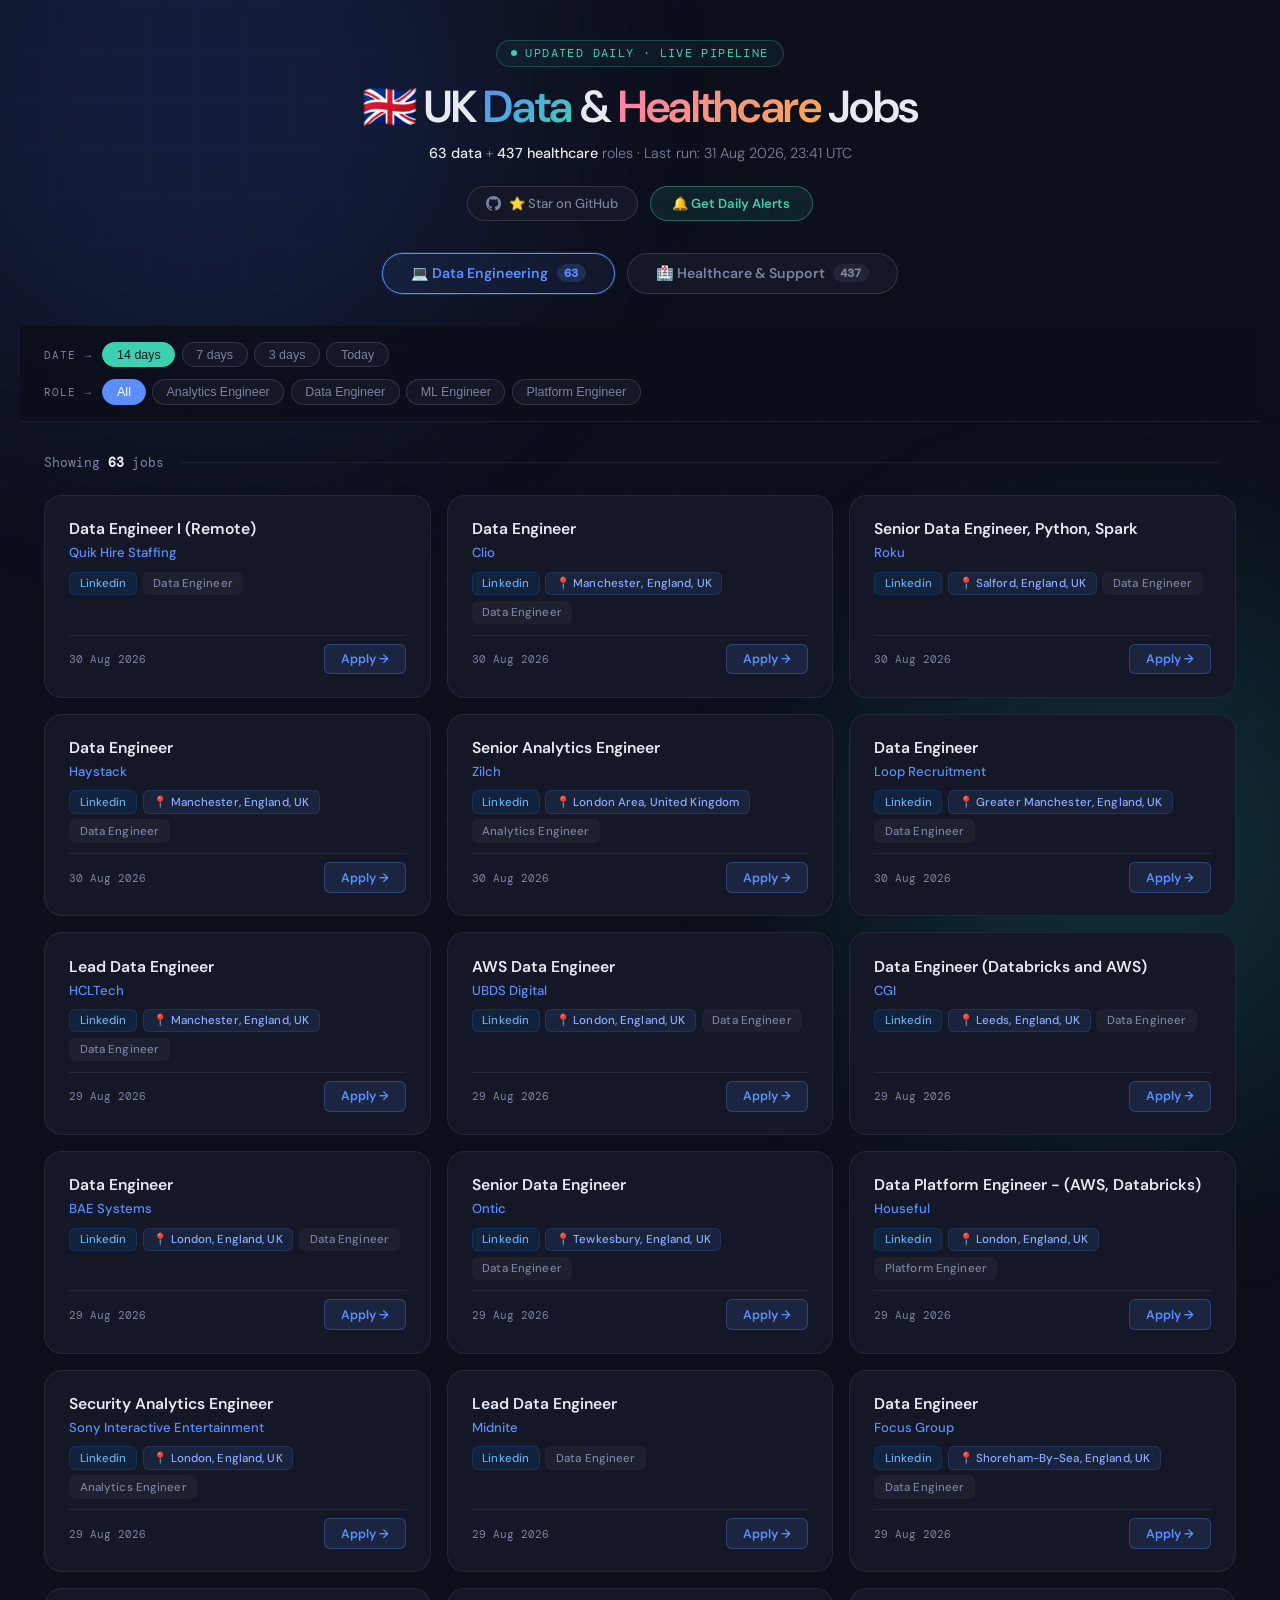
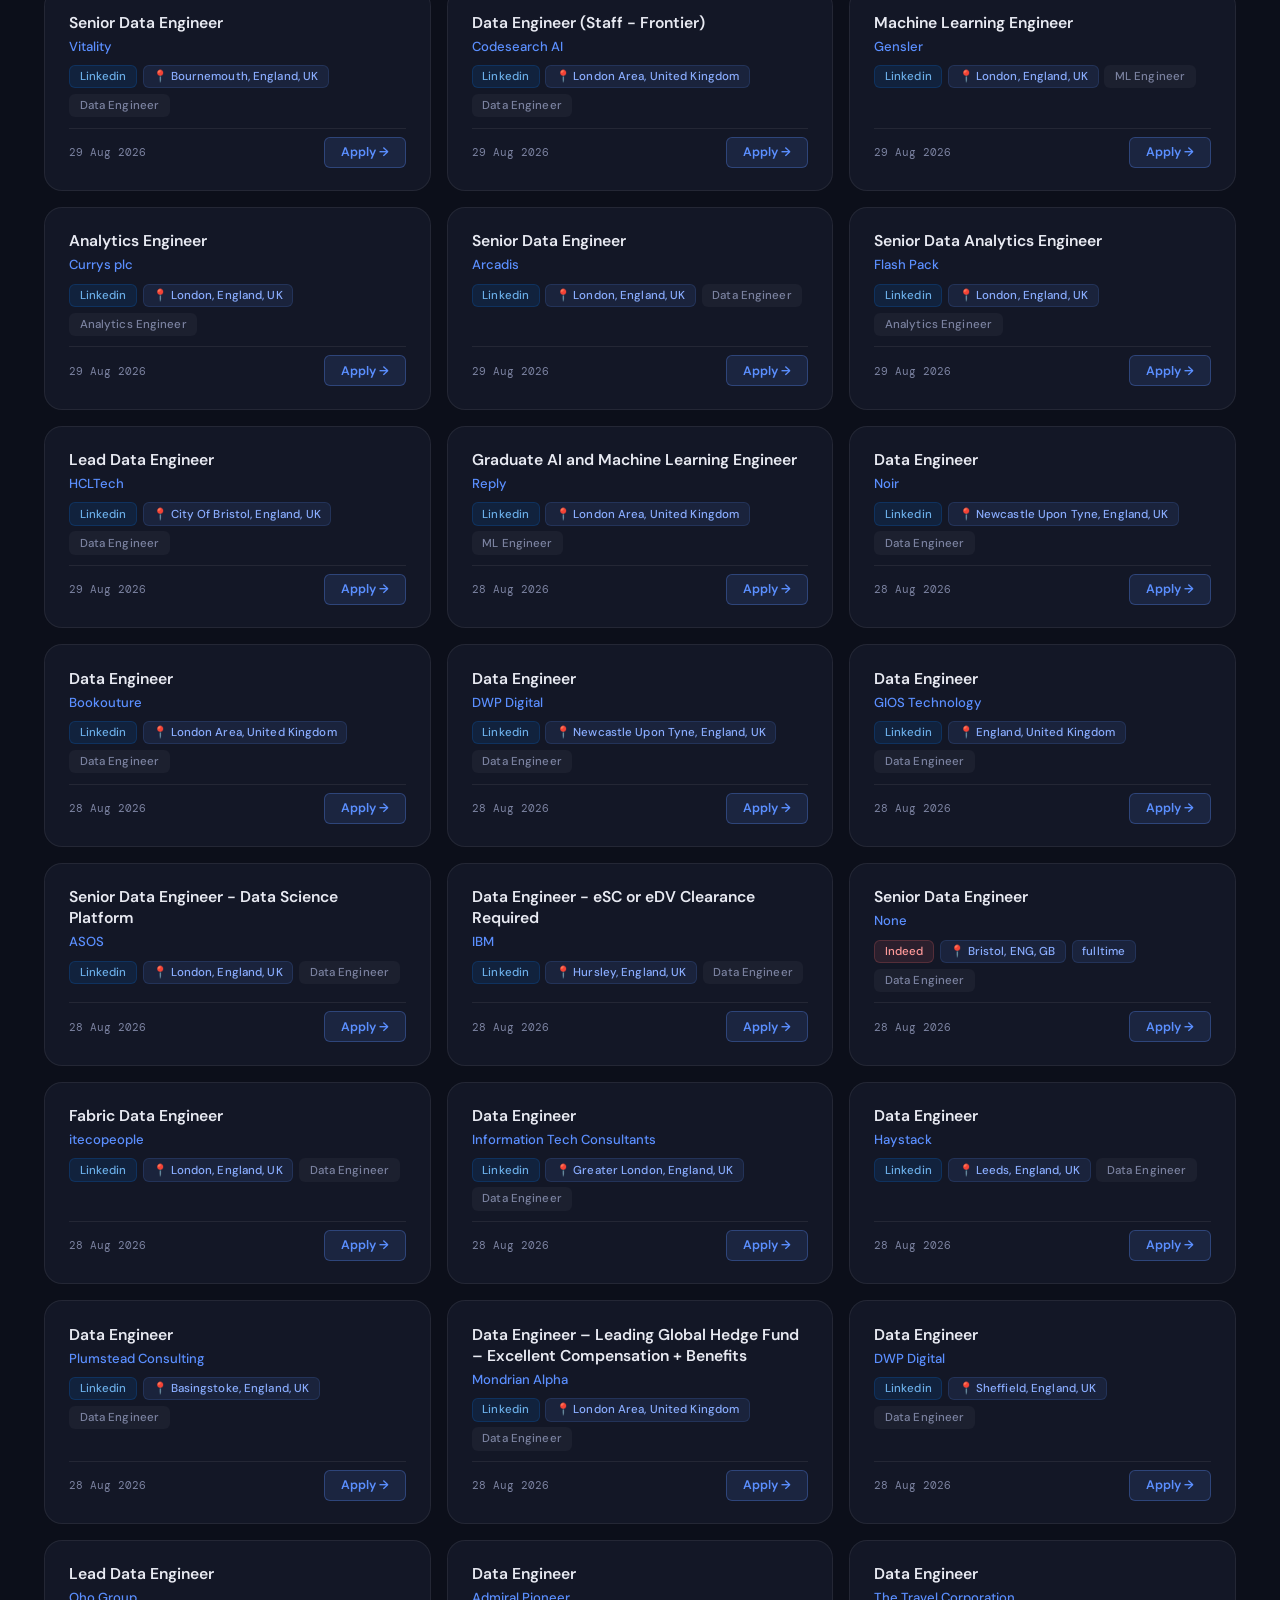
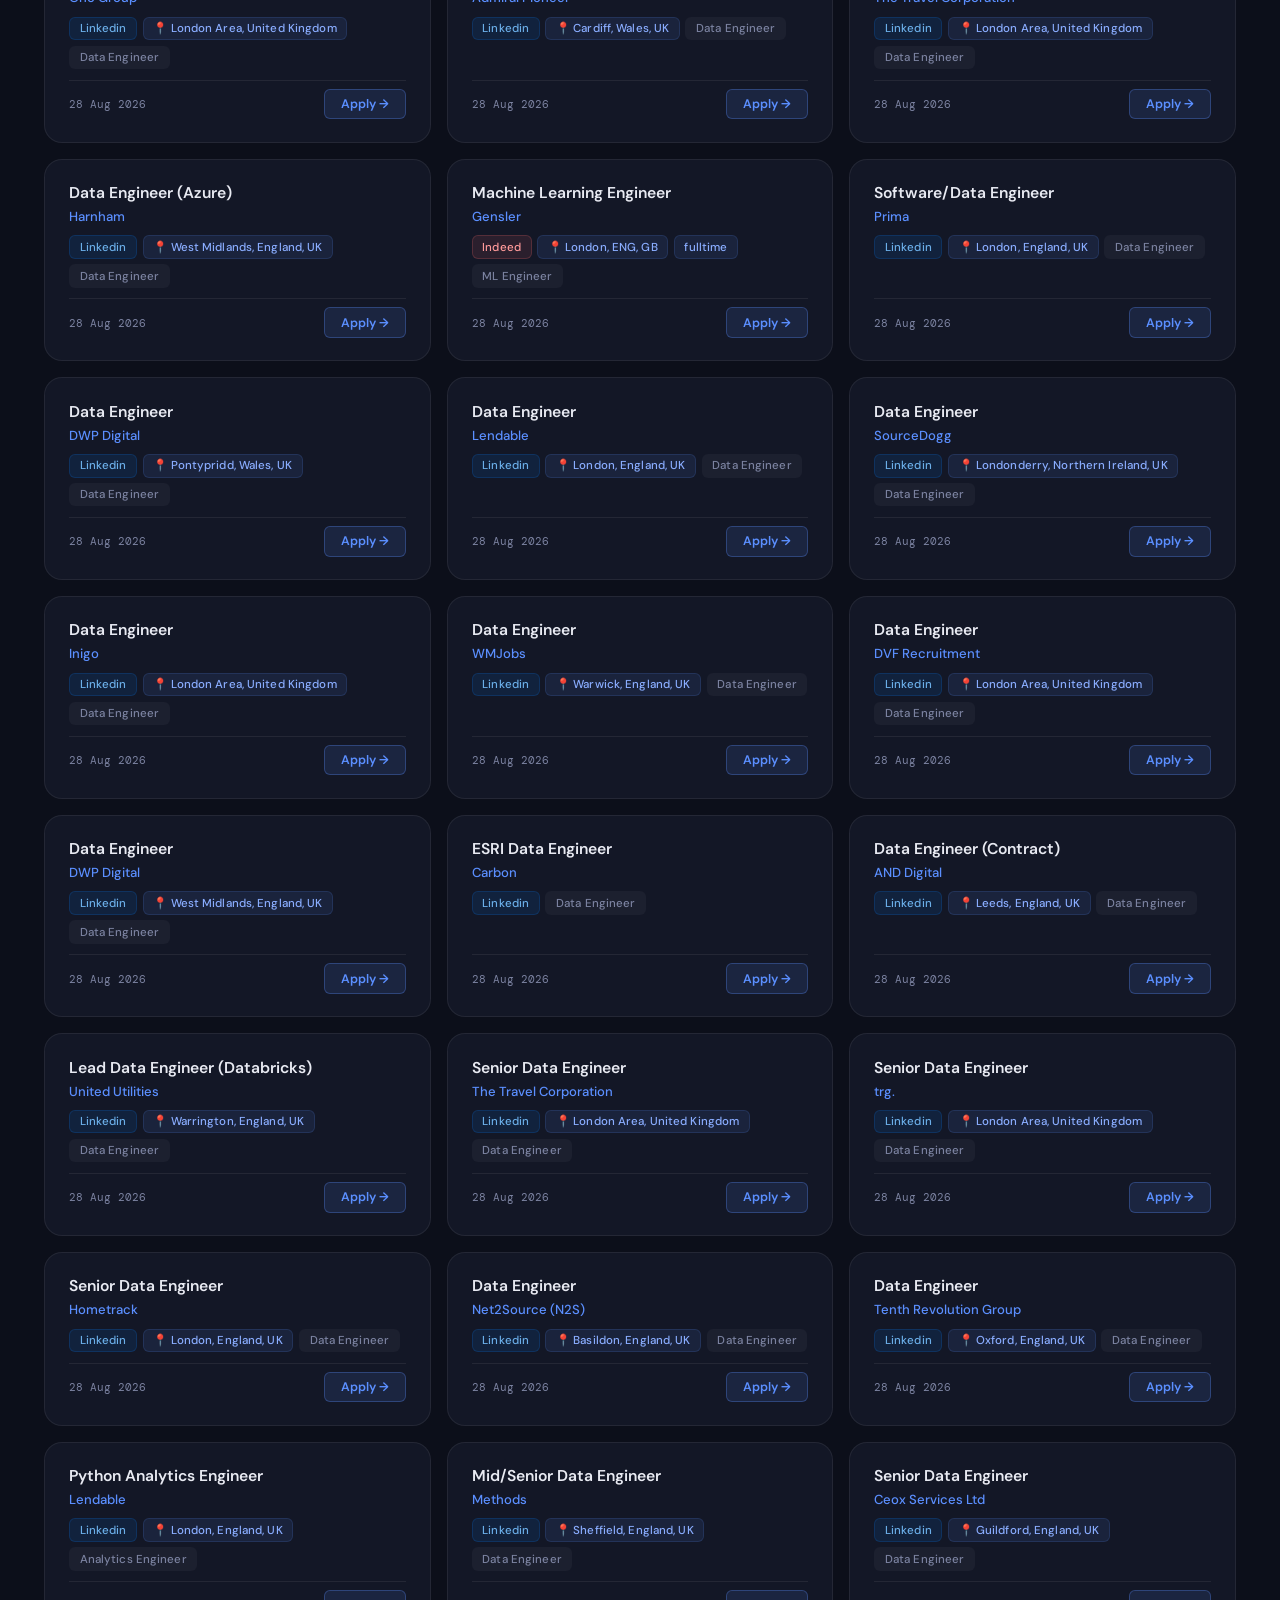
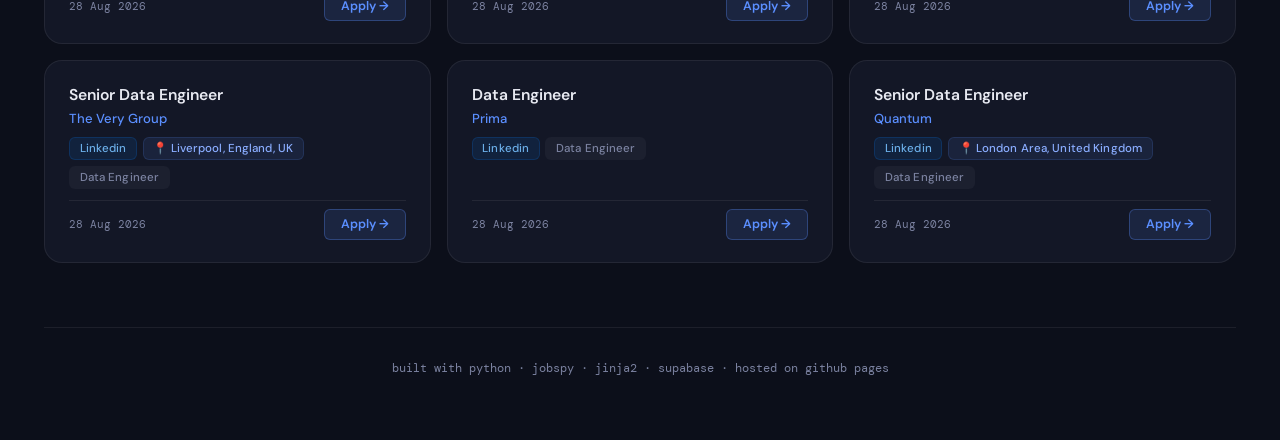
==== commit 8911ebe0: "daily job update" ====
--- a/index.html
+++ b/index.html
@@ -430,8 +430,8 @@
     <div class="header-eyebrow">Updated daily · live pipeline</div>
     <h1>🇬🇧 UK <span class="de-word">Data</span> &amp; <span class="hc-word">Healthcare</span> Jobs</h1>
     <p class="header-sub">
-      <strong>57 data</strong> + <strong>443 healthcare</strong> roles
-      · Last run: 30 Aug 2026, 22:27 UTC
+      <strong>63 data</strong> + <strong>437 healthcare</strong> roles
+      · Last run: 31 Aug 2026, 23:41 UTC
     </p>
     <div class="header-actions">
       <a class="btn-ghost" href="https://yashwanth-m-v.github.io/Data-hire-UK/" target="_blank" rel="noopener">
@@ -455,11 +455,11 @@
   <div class="section-nav">
     <button class="section-tab de-tab active" onclick="showSection('de')">
       💻 Data Engineering
-      <span class="tab-count" id="de-tab-count">57</span>
+      <span class="tab-count" id="de-tab-count">63</span>
     </button>
     <button class="section-tab hc-tab" onclick="showSection('hc')">
       🏥 Healthcare &amp; Support
-      <span class="tab-count" id="hc-tab-count">443</span>
+      <span class="tab-count" id="hc-tab-count">437</span>
     </button>
   </div>
 
@@ -494,7 +494,7 @@
     </div>
 
     <div class="stats-bar">
-      <p class="job-count" id="de-job-count">Showing <strong>57</strong> jobs</p>
+      <p class="job-count" id="de-job-count">Showing <strong>63</strong> jobs</p>
       <div class="divider-line"></div>
     </div>
 
@@ -502,6 +502,226 @@
       
       <div class="card de-card"
            data-role="data-engineer"
+           data-date="2026-08-30">
+        <div class="card-header">
+          <div>
+            <div class="card-title">Data Engineer I (Remote)</div>
+            <div class="card-company" style="margin-top:0.3rem;">Quik Hire Staffing</div>
+          </div>
+          
+        </div>
+        <div class="card-meta">
+          <span class="badge badge-linkedin">Linkedin</span>
+          
+          
+          <span class="badge badge-default" style="background:rgba(255,255,255,0.04);color:var(--muted);border-color:transparent;">Data Engineer</span>
+        </div>
+        <div class="card-footer">
+          <span class="card-date">30 Aug 2026</span>
+          <a class="apply-btn" href="https://www.linkedin.com/jobs/view/4460868363" target="_blank" rel="noopener">Apply →</a>
+        </div>
+      </div>
+      
+      <div class="card de-card"
+           data-role="data-engineer"
+           data-date="2026-08-30">
+        <div class="card-header">
+          <div>
+            <div class="card-title">Data Engineer</div>
+            <div class="card-company" style="margin-top:0.3rem;">Clio</div>
+          </div>
+          
+        </div>
+        <div class="card-meta">
+          <span class="badge badge-linkedin">Linkedin</span>
+          <span class="badge badge-default">📍 Manchester, England, UK</span>
+          
+          <span class="badge badge-default" style="background:rgba(255,255,255,0.04);color:var(--muted);border-color:transparent;">Data Engineer</span>
+        </div>
+        <div class="card-footer">
+          <span class="card-date">30 Aug 2026</span>
+          <a class="apply-btn" href="https://www.linkedin.com/jobs/view/4424555812" target="_blank" rel="noopener">Apply →</a>
+        </div>
+      </div>
+      
+      <div class="card de-card"
+           data-role="data-engineer"
+           data-date="2026-08-30">
+        <div class="card-header">
+          <div>
+            <div class="card-title">Senior Data Engineer, Python, Spark</div>
+            <div class="card-company" style="margin-top:0.3rem;">Roku</div>
+          </div>
+          
+        </div>
+        <div class="card-meta">
+          <span class="badge badge-linkedin">Linkedin</span>
+          <span class="badge badge-default">📍 Salford, England, UK</span>
+          
+          <span class="badge badge-default" style="background:rgba(255,255,255,0.04);color:var(--muted);border-color:transparent;">Data Engineer</span>
+        </div>
+        <div class="card-footer">
+          <span class="card-date">30 Aug 2026</span>
+          <a class="apply-btn" href="https://www.linkedin.com/jobs/view/4414575615" target="_blank" rel="noopener">Apply →</a>
+        </div>
+      </div>
+      
+      <div class="card de-card"
+           data-role="data-engineer"
+           data-date="2026-08-30">
+        <div class="card-header">
+          <div>
+            <div class="card-title">Data Engineer</div>
+            <div class="card-company" style="margin-top:0.3rem;">Haystack</div>
+          </div>
+          
+        </div>
+        <div class="card-meta">
+          <span class="badge badge-linkedin">Linkedin</span>
+          <span class="badge badge-default">📍 Manchester, England, UK</span>
+          
+          <span class="badge badge-default" style="background:rgba(255,255,255,0.04);color:var(--muted);border-color:transparent;">Data Engineer</span>
+        </div>
+        <div class="card-footer">
+          <span class="card-date">30 Aug 2026</span>
+          <a class="apply-btn" href="https://www.linkedin.com/jobs/view/4461033053" target="_blank" rel="noopener">Apply →</a>
+        </div>
+      </div>
+      
+      <div class="card de-card"
+           data-role="analytics-engineer"
+           data-date="2026-08-30">
+        <div class="card-header">
+          <div>
+            <div class="card-title">Senior Analytics Engineer</div>
+            <div class="card-company" style="margin-top:0.3rem;">Zilch</div>
+          </div>
+          
+        </div>
+        <div class="card-meta">
+          <span class="badge badge-linkedin">Linkedin</span>
+          <span class="badge badge-default">📍 London Area, United Kingdom</span>
+          
+          <span class="badge badge-default" style="background:rgba(255,255,255,0.04);color:var(--muted);border-color:transparent;">Analytics Engineer</span>
+        </div>
+        <div class="card-footer">
+          <span class="card-date">30 Aug 2026</span>
+          <a class="apply-btn" href="https://www.linkedin.com/jobs/view/4430293979" target="_blank" rel="noopener">Apply →</a>
+        </div>
+      </div>
+      
+      <div class="card de-card"
+           data-role="data-engineer"
+           data-date="2026-08-30">
+        <div class="card-header">
+          <div>
+            <div class="card-title">Data Engineer</div>
+            <div class="card-company" style="margin-top:0.3rem;">Loop Recruitment</div>
+          </div>
+          
+        </div>
+        <div class="card-meta">
+          <span class="badge badge-linkedin">Linkedin</span>
+          <span class="badge badge-default">📍 Greater Manchester, England, UK</span>
+          
+          <span class="badge badge-default" style="background:rgba(255,255,255,0.04);color:var(--muted);border-color:transparent;">Data Engineer</span>
+        </div>
+        <div class="card-footer">
+          <span class="card-date">30 Aug 2026</span>
+          <a class="apply-btn" href="https://www.linkedin.com/jobs/view/4461006290" target="_blank" rel="noopener">Apply →</a>
+        </div>
+      </div>
+      
+      <div class="card de-card"
+           data-role="data-engineer"
+           data-date="2026-08-29">
+        <div class="card-header">
+          <div>
+            <div class="card-title">Lead Data Engineer</div>
+            <div class="card-company" style="margin-top:0.3rem;">HCLTech</div>
+          </div>
+          
+        </div>
+        <div class="card-meta">
+          <span class="badge badge-linkedin">Linkedin</span>
+          <span class="badge badge-default">📍 Manchester, England, UK</span>
+          
+          <span class="badge badge-default" style="background:rgba(255,255,255,0.04);color:var(--muted);border-color:transparent;">Data Engineer</span>
+        </div>
+        <div class="card-footer">
+          <span class="card-date">29 Aug 2026</span>
+          <a class="apply-btn" href="https://www.linkedin.com/jobs/view/4458489340" target="_blank" rel="noopener">Apply →</a>
+        </div>
+      </div>
+      
+      <div class="card de-card"
+           data-role="data-engineer"
+           data-date="2026-08-29">
+        <div class="card-header">
+          <div>
+            <div class="card-title">AWS Data Engineer</div>
+            <div class="card-company" style="margin-top:0.3rem;">UBDS Digital</div>
+          </div>
+          
+        </div>
+        <div class="card-meta">
+          <span class="badge badge-linkedin">Linkedin</span>
+          <span class="badge badge-default">📍 London, England, UK</span>
+          
+          <span class="badge badge-default" style="background:rgba(255,255,255,0.04);color:var(--muted);border-color:transparent;">Data Engineer</span>
+        </div>
+        <div class="card-footer">
+          <span class="card-date">29 Aug 2026</span>
+          <a class="apply-btn" href="https://www.linkedin.com/jobs/view/4422909129" target="_blank" rel="noopener">Apply →</a>
+        </div>
+      </div>
+      
+      <div class="card de-card"
+           data-role="data-engineer"
+           data-date="2026-08-29">
+        <div class="card-header">
+          <div>
+            <div class="card-title">Data Engineer (Databricks and AWS)</div>
+            <div class="card-company" style="margin-top:0.3rem;">CGI</div>
+          </div>
+          
+        </div>
+        <div class="card-meta">
+          <span class="badge badge-linkedin">Linkedin</span>
+          <span class="badge badge-default">📍 Leeds, England, UK</span>
+          
+          <span class="badge badge-default" style="background:rgba(255,255,255,0.04);color:var(--muted);border-color:transparent;">Data Engineer</span>
+        </div>
+        <div class="card-footer">
+          <span class="card-date">29 Aug 2026</span>
+          <a class="apply-btn" href="https://www.linkedin.com/jobs/view/4450775411" target="_blank" rel="noopener">Apply →</a>
+        </div>
+      </div>
+      
+      <div class="card de-card"
+           data-role="data-engineer"
+           data-date="2026-08-29">
+        <div class="card-header">
+          <div>
+            <div class="card-title">Data Engineer</div>
+            <div class="card-company" style="margin-top:0.3rem;">BAE Systems</div>
+          </div>
+          
+        </div>
+        <div class="card-meta">
+          <span class="badge badge-linkedin">Linkedin</span>
+          <span class="badge badge-default">📍 London, England, UK</span>
+          
+          <span class="badge badge-default" style="background:rgba(255,255,255,0.04);color:var(--muted);border-color:transparent;">Data Engineer</span>
+        </div>
+        <div class="card-footer">
+          <span class="card-date">29 Aug 2026</span>
+          <a class="apply-btn" href="https://www.linkedin.com/jobs/view/4119724417" target="_blank" rel="noopener">Apply →</a>
+        </div>
+      </div>
+      
+      <div class="card de-card"
+           data-role="data-engineer"
            data-date="2026-08-29">
         <div class="card-header">
           <div>
@@ -545,24 +765,24 @@
       </div>
       
       <div class="card de-card"
-           data-role="data-engineer"
+           data-role="analytics-engineer"
            data-date="2026-08-29">
         <div class="card-header">
           <div>
-            <div class="card-title">Data Engineer</div>
-            <div class="card-company" style="margin-top:0.3rem;">Focus Group</div>
-          </div>
-          
-        </div>
-        <div class="card-meta">
-          <span class="badge badge-linkedin">Linkedin</span>
-          <span class="badge badge-default">📍 Shoreham-By-Sea, England, UK</span>
-          
-          <span class="badge badge-default" style="background:rgba(255,255,255,0.04);color:var(--muted);border-color:transparent;">Data Engineer</span>
+            <div class="card-title">Security Analytics Engineer</div>
+            <div class="card-company" style="margin-top:0.3rem;">Sony Interactive Entertainment</div>
+          </div>
+          
+        </div>
+        <div class="card-meta">
+          <span class="badge badge-linkedin">Linkedin</span>
+          <span class="badge badge-default">📍 London, England, UK</span>
+          
+          <span class="badge badge-default" style="background:rgba(255,255,255,0.04);color:var(--muted);border-color:transparent;">Analytics Engineer</span>
         </div>
         <div class="card-footer">
           <span class="card-date">29 Aug 2026</span>
-          <a class="apply-btn" href="https://www.linkedin.com/jobs/view/4460805339" target="_blank" rel="noopener">Apply →</a>
+          <a class="apply-btn" href="https://www.linkedin.com/jobs/view/4448791952" target="_blank" rel="noopener">Apply →</a>
         </div>
       </div>
       
@@ -572,19 +792,107 @@
         <div class="card-header">
           <div>
             <div class="card-title">Lead Data Engineer</div>
-            <div class="card-company" style="margin-top:0.3rem;">HCLTech</div>
-          </div>
-          
-        </div>
-        <div class="card-meta">
-          <span class="badge badge-linkedin">Linkedin</span>
-          <span class="badge badge-default">📍 City Of Bristol, England, UK</span>
+            <div class="card-company" style="margin-top:0.3rem;">Midnite</div>
+          </div>
+          
+        </div>
+        <div class="card-meta">
+          <span class="badge badge-linkedin">Linkedin</span>
+          
           
           <span class="badge badge-default" style="background:rgba(255,255,255,0.04);color:var(--muted);border-color:transparent;">Data Engineer</span>
         </div>
         <div class="card-footer">
           <span class="card-date">29 Aug 2026</span>
-          <a class="apply-btn" href="https://www.linkedin.com/jobs/view/4458494256" target="_blank" rel="noopener">Apply →</a>
+          <a class="apply-btn" href="https://www.linkedin.com/jobs/view/4441320209" target="_blank" rel="noopener">Apply →</a>
+        </div>
+      </div>
+      
+      <div class="card de-card"
+           data-role="data-engineer"
+           data-date="2026-08-29">
+        <div class="card-header">
+          <div>
+            <div class="card-title">Data Engineer</div>
+            <div class="card-company" style="margin-top:0.3rem;">Focus Group</div>
+          </div>
+          
+        </div>
+        <div class="card-meta">
+          <span class="badge badge-linkedin">Linkedin</span>
+          <span class="badge badge-default">📍 Shoreham-By-Sea, England, UK</span>
+          
+          <span class="badge badge-default" style="background:rgba(255,255,255,0.04);color:var(--muted);border-color:transparent;">Data Engineer</span>
+        </div>
+        <div class="card-footer">
+          <span class="card-date">29 Aug 2026</span>
+          <a class="apply-btn" href="https://www.linkedin.com/jobs/view/4460805339" target="_blank" rel="noopener">Apply →</a>
+        </div>
+      </div>
+      
+      <div class="card de-card"
+           data-role="data-engineer"
+           data-date="2026-08-29">
+        <div class="card-header">
+          <div>
+            <div class="card-title">Senior Data Engineer</div>
+            <div class="card-company" style="margin-top:0.3rem;">Vitality</div>
+          </div>
+          
+        </div>
+        <div class="card-meta">
+          <span class="badge badge-linkedin">Linkedin</span>
+          <span class="badge badge-default">📍 Bournemouth, England, UK</span>
+          
+          <span class="badge badge-default" style="background:rgba(255,255,255,0.04);color:var(--muted);border-color:transparent;">Data Engineer</span>
+        </div>
+        <div class="card-footer">
+          <span class="card-date">29 Aug 2026</span>
+          <a class="apply-btn" href="https://www.linkedin.com/jobs/view/4450369903" target="_blank" rel="noopener">Apply →</a>
+        </div>
+      </div>
+      
+      <div class="card de-card"
+           data-role="data-engineer"
+           data-date="2026-08-29">
+        <div class="card-header">
+          <div>
+            <div class="card-title">Data Engineer (Staff - Frontier)</div>
+            <div class="card-company" style="margin-top:0.3rem;">Codesearch AI</div>
+          </div>
+          
+        </div>
+        <div class="card-meta">
+          <span class="badge badge-linkedin">Linkedin</span>
+          <span class="badge badge-default">📍 London Area, United Kingdom</span>
+          
+          <span class="badge badge-default" style="background:rgba(255,255,255,0.04);color:var(--muted);border-color:transparent;">Data Engineer</span>
+        </div>
+        <div class="card-footer">
+          <span class="card-date">29 Aug 2026</span>
+          <a class="apply-btn" href="https://www.linkedin.com/jobs/view/4460806515" target="_blank" rel="noopener">Apply →</a>
+        </div>
+      </div>
+      
+      <div class="card de-card"
+           data-role="ml-engineer"
+           data-date="2026-08-29">
+        <div class="card-header">
+          <div>
+            <div class="card-title">Machine Learning Engineer</div>
+            <div class="card-company" style="margin-top:0.3rem;">Gensler</div>
+          </div>
+          
+        </div>
+        <div class="card-meta">
+          <span class="badge badge-linkedin">Linkedin</span>
+          <span class="badge badge-default">📍 London, England, UK</span>
+          
+          <span class="badge badge-default" style="background:rgba(255,255,255,0.04);color:var(--muted);border-color:transparent;">ML Engineer</span>
+        </div>
+        <div class="card-footer">
+          <span class="card-date">29 Aug 2026</span>
+          <a class="apply-btn" href="https://www.linkedin.com/jobs/view/4460536928" target="_blank" rel="noopener">Apply →</a>
         </div>
       </div>
       
@@ -593,8 +901,8 @@
            data-date="2026-08-29">
         <div class="card-header">
           <div>
-            <div class="card-title">Security Analytics Engineer</div>
-            <div class="card-company" style="margin-top:0.3rem;">Sony Interactive Entertainment</div>
+            <div class="card-title">Analytics Engineer</div>
+            <div class="card-company" style="margin-top:0.3rem;">Currys plc</div>
           </div>
           
         </div>
@@ -606,7 +914,7 @@
         </div>
         <div class="card-footer">
           <span class="card-date">29 Aug 2026</span>
-          <a class="apply-btn" href="https://www.linkedin.com/jobs/view/4448791952" target="_blank" rel="noopener">Apply →</a>
+          <a class="apply-btn" href="https://www.linkedin.com/jobs/view/4460815587" target="_blank" rel="noopener">Apply →</a>
         </div>
       </div>
       
@@ -615,8 +923,8 @@
            data-date="2026-08-29">
         <div class="card-header">
           <div>
-            <div class="card-title">Data Engineer</div>
-            <div class="card-company" style="margin-top:0.3rem;">BAE Systems</div>
+            <div class="card-title">Senior Data Engineer</div>
+            <div class="card-company" style="margin-top:0.3rem;">Arcadis</div>
           </div>
           
         </div>
@@ -628,7 +936,7 @@
         </div>
         <div class="card-footer">
           <span class="card-date">29 Aug 2026</span>
-          <a class="apply-btn" href="https://www.linkedin.com/jobs/view/4119724417" target="_blank" rel="noopener">Apply →</a>
+          <a class="apply-btn" href="https://www.linkedin.com/jobs/view/4458491209" target="_blank" rel="noopener">Apply →</a>
         </div>
       </div>
       
@@ -659,86 +967,86 @@
            data-date="2026-08-29">
         <div class="card-header">
           <div>
-            <div class="card-title">AWS Data Engineer</div>
-            <div class="card-company" style="margin-top:0.3rem;">UBDS Digital</div>
-          </div>
-          
-        </div>
-        <div class="card-meta">
-          <span class="badge badge-linkedin">Linkedin</span>
-          <span class="badge badge-default">📍 London, England, UK</span>
+            <div class="card-title">Lead Data Engineer</div>
+            <div class="card-company" style="margin-top:0.3rem;">HCLTech</div>
+          </div>
+          
+        </div>
+        <div class="card-meta">
+          <span class="badge badge-linkedin">Linkedin</span>
+          <span class="badge badge-default">📍 City Of Bristol, England, UK</span>
           
           <span class="badge badge-default" style="background:rgba(255,255,255,0.04);color:var(--muted);border-color:transparent;">Data Engineer</span>
         </div>
         <div class="card-footer">
           <span class="card-date">29 Aug 2026</span>
-          <a class="apply-btn" href="https://www.linkedin.com/jobs/view/4422909129" target="_blank" rel="noopener">Apply →</a>
+          <a class="apply-btn" href="https://www.linkedin.com/jobs/view/4458494256" target="_blank" rel="noopener">Apply →</a>
+        </div>
+      </div>
+      
+      <div class="card de-card"
+           data-role="ml-engineer"
+           data-date="2026-08-28">
+        <div class="card-header">
+          <div>
+            <div class="card-title">Graduate AI and Machine Learning Engineer</div>
+            <div class="card-company" style="margin-top:0.3rem;">Reply</div>
+          </div>
+          
+        </div>
+        <div class="card-meta">
+          <span class="badge badge-linkedin">Linkedin</span>
+          <span class="badge badge-default">📍 London Area, United Kingdom</span>
+          
+          <span class="badge badge-default" style="background:rgba(255,255,255,0.04);color:var(--muted);border-color:transparent;">ML Engineer</span>
+        </div>
+        <div class="card-footer">
+          <span class="card-date">28 Aug 2026</span>
+          <a class="apply-btn" href="https://www.linkedin.com/jobs/view/4456907191" target="_blank" rel="noopener">Apply →</a>
         </div>
       </div>
       
       <div class="card de-card"
            data-role="data-engineer"
-           data-date="2026-08-29">
-        <div class="card-header">
-          <div>
-            <div class="card-title">Lead Data Engineer</div>
-            <div class="card-company" style="margin-top:0.3rem;">Midnite</div>
-          </div>
-          
-        </div>
-        <div class="card-meta">
-          <span class="badge badge-linkedin">Linkedin</span>
-          
+           data-date="2026-08-28">
+        <div class="card-header">
+          <div>
+            <div class="card-title">Data Engineer</div>
+            <div class="card-company" style="margin-top:0.3rem;">Noir</div>
+          </div>
+          
+        </div>
+        <div class="card-meta">
+          <span class="badge badge-linkedin">Linkedin</span>
+          <span class="badge badge-default">📍 Newcastle Upon Tyne, England, UK</span>
           
           <span class="badge badge-default" style="background:rgba(255,255,255,0.04);color:var(--muted);border-color:transparent;">Data Engineer</span>
         </div>
         <div class="card-footer">
-          <span class="card-date">29 Aug 2026</span>
-          <a class="apply-btn" href="https://www.linkedin.com/jobs/view/4441320209" target="_blank" rel="noopener">Apply →</a>
+          <span class="card-date">28 Aug 2026</span>
+          <a class="apply-btn" href="https://www.linkedin.com/jobs/view/4460323905" target="_blank" rel="noopener">Apply →</a>
         </div>
       </div>
       
       <div class="card de-card"
            data-role="data-engineer"
-           data-date="2026-08-29">
-        <div class="card-header">
-          <div>
-            <div class="card-title">Data Engineer (Databricks and AWS)</div>
-            <div class="card-company" style="margin-top:0.3rem;">CGI</div>
-          </div>
-          
-        </div>
-        <div class="card-meta">
-          <span class="badge badge-linkedin">Linkedin</span>
-          <span class="badge badge-default">📍 Leeds, England, UK</span>
+           data-date="2026-08-28">
+        <div class="card-header">
+          <div>
+            <div class="card-title">Data Engineer</div>
+            <div class="card-company" style="margin-top:0.3rem;">Bookouture</div>
+          </div>
+          
+        </div>
+        <div class="card-meta">
+          <span class="badge badge-linkedin">Linkedin</span>
+          <span class="badge badge-default">📍 London Area, United Kingdom</span>
           
           <span class="badge badge-default" style="background:rgba(255,255,255,0.04);color:var(--muted);border-color:transparent;">Data Engineer</span>
         </div>
         <div class="card-footer">
-          <span class="card-date">29 Aug 2026</span>
-          <a class="apply-btn" href="https://www.linkedin.com/jobs/view/4450775411" target="_blank" rel="noopener">Apply →</a>
-        </div>
-      </div>
-      
-      <div class="card de-card"
-           data-role="ml-engineer"
-           data-date="2026-08-28">
-        <div class="card-header">
-          <div>
-            <div class="card-title">Graduate AI and Machine Learning Engineer</div>
-            <div class="card-company" style="margin-top:0.3rem;">Reply</div>
-          </div>
-          
-        </div>
-        <div class="card-meta">
-          <span class="badge badge-linkedin">Linkedin</span>
-          <span class="badge badge-default">📍 London Area, United Kingdom</span>
-          
-          <span class="badge badge-default" style="background:rgba(255,255,255,0.04);color:var(--muted);border-color:transparent;">ML Engineer</span>
-        </div>
-        <div class="card-footer">
-          <span class="card-date">28 Aug 2026</span>
-          <a class="apply-btn" href="https://www.linkedin.com/jobs/view/4456907191" target="_blank" rel="noopener">Apply →</a>
+          <span class="card-date">28 Aug 2026</span>
+          <a class="apply-btn" href="https://www.linkedin.com/jobs/view/4458950577" target="_blank" rel="noopener">Apply →</a>
         </div>
       </div>
       
@@ -747,20 +1055,20 @@
            data-date="2026-08-28">
         <div class="card-header">
           <div>
-            <div class="card-title">Senior Data Engineer</div>
-            <div class="card-company" style="margin-top:0.3rem;">Hometrack</div>
-          </div>
-          
-        </div>
-        <div class="card-meta">
-          <span class="badge badge-linkedin">Linkedin</span>
-          <span class="badge badge-default">📍 London, England, UK</span>
+            <div class="card-title">Data Engineer</div>
+            <div class="card-company" style="margin-top:0.3rem;">DWP Digital</div>
+          </div>
+          
+        </div>
+        <div class="card-meta">
+          <span class="badge badge-linkedin">Linkedin</span>
+          <span class="badge badge-default">📍 Newcastle Upon Tyne, England, UK</span>
           
           <span class="badge badge-default" style="background:rgba(255,255,255,0.04);color:var(--muted);border-color:transparent;">Data Engineer</span>
         </div>
         <div class="card-footer">
           <span class="card-date">28 Aug 2026</span>
-          <a class="apply-btn" href="https://www.linkedin.com/jobs/view/4460333671" target="_blank" rel="noopener">Apply →</a>
+          <a class="apply-btn" href="https://www.linkedin.com/jobs/view/4460364435" target="_blank" rel="noopener">Apply →</a>
         </div>
       </div>
       
@@ -791,20 +1099,20 @@
            data-date="2026-08-28">
         <div class="card-header">
           <div>
-            <div class="card-title">Data Engineer</div>
-            <div class="card-company" style="margin-top:0.3rem;">Net2Source (N2S)</div>
-          </div>
-          
-        </div>
-        <div class="card-meta">
-          <span class="badge badge-linkedin">Linkedin</span>
-          <span class="badge badge-default">📍 Basildon, England, UK</span>
+            <div class="card-title">Senior Data Engineer - Data Science Platform</div>
+            <div class="card-company" style="margin-top:0.3rem;">ASOS</div>
+          </div>
+          
+        </div>
+        <div class="card-meta">
+          <span class="badge badge-linkedin">Linkedin</span>
+          <span class="badge badge-default">📍 London, England, UK</span>
           
           <span class="badge badge-default" style="background:rgba(255,255,255,0.04);color:var(--muted);border-color:transparent;">Data Engineer</span>
         </div>
         <div class="card-footer">
           <span class="card-date">28 Aug 2026</span>
-          <a class="apply-btn" href="https://www.linkedin.com/jobs/view/4459300618" target="_blank" rel="noopener">Apply →</a>
+          <a class="apply-btn" href="https://www.linkedin.com/jobs/view/4458056808" target="_blank" rel="noopener">Apply →</a>
         </div>
       </div>
       
@@ -813,42 +1121,20 @@
            data-date="2026-08-28">
         <div class="card-header">
           <div>
-            <div class="card-title">Data Engineer</div>
-            <div class="card-company" style="margin-top:0.3rem;">DVF Recruitment</div>
-          </div>
-          
-        </div>
-        <div class="card-meta">
-          <span class="badge badge-linkedin">Linkedin</span>
-          <span class="badge badge-default">📍 London Area, United Kingdom</span>
+            <div class="card-title">Data Engineer - eSC or eDV Clearance Required</div>
+            <div class="card-company" style="margin-top:0.3rem;">IBM</div>
+          </div>
+          
+        </div>
+        <div class="card-meta">
+          <span class="badge badge-linkedin">Linkedin</span>
+          <span class="badge badge-default">📍 Hursley, England, UK</span>
           
           <span class="badge badge-default" style="background:rgba(255,255,255,0.04);color:var(--muted);border-color:transparent;">Data Engineer</span>
         </div>
         <div class="card-footer">
           <span class="card-date">28 Aug 2026</span>
-          <a class="apply-btn" href="https://www.linkedin.com/jobs/view/4458401895" target="_blank" rel="noopener">Apply →</a>
-        </div>
-      </div>
-      
-      <div class="card de-card"
-           data-role="data-engineer"
-           data-date="2026-08-28">
-        <div class="card-header">
-          <div>
-            <div class="card-title">Data Engineer</div>
-            <div class="card-company" style="margin-top:0.3rem;">Lendable</div>
-          </div>
-          
-        </div>
-        <div class="card-meta">
-          <span class="badge badge-linkedin">Linkedin</span>
-          <span class="badge badge-default">📍 London, England, UK</span>
-          
-          <span class="badge badge-default" style="background:rgba(255,255,255,0.04);color:var(--muted);border-color:transparent;">Data Engineer</span>
-        </div>
-        <div class="card-footer">
-          <span class="card-date">28 Aug 2026</span>
-          <a class="apply-btn" href="https://www.linkedin.com/jobs/view/4449388599" target="_blank" rel="noopener">Apply →</a>
+          <a class="apply-btn" href="https://www.linkedin.com/jobs/view/4419280984" target="_blank" rel="noopener">Apply →</a>
         </div>
       </div>
       
@@ -879,6 +1165,138 @@
            data-date="2026-08-28">
         <div class="card-header">
           <div>
+            <div class="card-title">Fabric Data Engineer</div>
+            <div class="card-company" style="margin-top:0.3rem;">itecopeople</div>
+          </div>
+          
+        </div>
+        <div class="card-meta">
+          <span class="badge badge-linkedin">Linkedin</span>
+          <span class="badge badge-default">📍 London, England, UK</span>
+          
+          <span class="badge badge-default" style="background:rgba(255,255,255,0.04);color:var(--muted);border-color:transparent;">Data Engineer</span>
+        </div>
+        <div class="card-footer">
+          <span class="card-date">28 Aug 2026</span>
+          <a class="apply-btn" href="https://www.linkedin.com/jobs/view/4460338085" target="_blank" rel="noopener">Apply →</a>
+        </div>
+      </div>
+      
+      <div class="card de-card"
+           data-role="data-engineer"
+           data-date="2026-08-28">
+        <div class="card-header">
+          <div>
+            <div class="card-title">Data Engineer</div>
+            <div class="card-company" style="margin-top:0.3rem;">Information Tech Consultants</div>
+          </div>
+          
+        </div>
+        <div class="card-meta">
+          <span class="badge badge-linkedin">Linkedin</span>
+          <span class="badge badge-default">📍 Greater London, England, UK</span>
+          
+          <span class="badge badge-default" style="background:rgba(255,255,255,0.04);color:var(--muted);border-color:transparent;">Data Engineer</span>
+        </div>
+        <div class="card-footer">
+          <span class="card-date">28 Aug 2026</span>
+          <a class="apply-btn" href="https://www.linkedin.com/jobs/view/4458069033" target="_blank" rel="noopener">Apply →</a>
+        </div>
+      </div>
+      
+      <div class="card de-card"
+           data-role="data-engineer"
+           data-date="2026-08-28">
+        <div class="card-header">
+          <div>
+            <div class="card-title">Data Engineer</div>
+            <div class="card-company" style="margin-top:0.3rem;">Haystack</div>
+          </div>
+          
+        </div>
+        <div class="card-meta">
+          <span class="badge badge-linkedin">Linkedin</span>
+          <span class="badge badge-default">📍 Leeds, England, UK</span>
+          
+          <span class="badge badge-default" style="background:rgba(255,255,255,0.04);color:var(--muted);border-color:transparent;">Data Engineer</span>
+        </div>
+        <div class="card-footer">
+          <span class="card-date">28 Aug 2026</span>
+          <a class="apply-btn" href="https://www.linkedin.com/jobs/view/4458990178" target="_blank" rel="noopener">Apply →</a>
+        </div>
+      </div>
+      
+      <div class="card de-card"
+           data-role="data-engineer"
+           data-date="2026-08-28">
+        <div class="card-header">
+          <div>
+            <div class="card-title">Data Engineer</div>
+            <div class="card-company" style="margin-top:0.3rem;">Plumstead Consulting</div>
+          </div>
+          
+        </div>
+        <div class="card-meta">
+          <span class="badge badge-linkedin">Linkedin</span>
+          <span class="badge badge-default">📍 Basingstoke, England, UK</span>
+          
+          <span class="badge badge-default" style="background:rgba(255,255,255,0.04);color:var(--muted);border-color:transparent;">Data Engineer</span>
+        </div>
+        <div class="card-footer">
+          <span class="card-date">28 Aug 2026</span>
+          <a class="apply-btn" href="https://www.linkedin.com/jobs/view/4460361555" target="_blank" rel="noopener">Apply →</a>
+        </div>
+      </div>
+      
+      <div class="card de-card"
+           data-role="data-engineer"
+           data-date="2026-08-28">
+        <div class="card-header">
+          <div>
+            <div class="card-title">Data Engineer – Leading Global Hedge Fund – Excellent Compensation + Benefits</div>
+            <div class="card-company" style="margin-top:0.3rem;">Mondrian Alpha</div>
+          </div>
+          
+        </div>
+        <div class="card-meta">
+          <span class="badge badge-linkedin">Linkedin</span>
+          <span class="badge badge-default">📍 London Area, United Kingdom</span>
+          
+          <span class="badge badge-default" style="background:rgba(255,255,255,0.04);color:var(--muted);border-color:transparent;">Data Engineer</span>
+        </div>
+        <div class="card-footer">
+          <span class="card-date">28 Aug 2026</span>
+          <a class="apply-btn" href="https://www.linkedin.com/jobs/view/4441581926" target="_blank" rel="noopener">Apply →</a>
+        </div>
+      </div>
+      
+      <div class="card de-card"
+           data-role="data-engineer"
+           data-date="2026-08-28">
+        <div class="card-header">
+          <div>
+            <div class="card-title">Data Engineer</div>
+            <div class="card-company" style="margin-top:0.3rem;">DWP Digital</div>
+          </div>
+          
+        </div>
+        <div class="card-meta">
+          <span class="badge badge-linkedin">Linkedin</span>
+          <span class="badge badge-default">📍 Sheffield, England, UK</span>
+          
+          <span class="badge badge-default" style="background:rgba(255,255,255,0.04);color:var(--muted);border-color:transparent;">Data Engineer</span>
+        </div>
+        <div class="card-footer">
+          <span class="card-date">28 Aug 2026</span>
+          <a class="apply-btn" href="https://www.linkedin.com/jobs/view/4460355527" target="_blank" rel="noopener">Apply →</a>
+        </div>
+      </div>
+      
+      <div class="card de-card"
+           data-role="data-engineer"
+           data-date="2026-08-28">
+        <div class="card-header">
+          <div>
             <div class="card-title">Lead Data Engineer</div>
             <div class="card-company" style="margin-top:0.3rem;">Oho Group</div>
           </div>
@@ -902,19 +1320,19 @@
         <div class="card-header">
           <div>
             <div class="card-title">Data Engineer</div>
-            <div class="card-company" style="margin-top:0.3rem;">DWP Digital</div>
-          </div>
-          
-        </div>
-        <div class="card-meta">
-          <span class="badge badge-linkedin">Linkedin</span>
-          <span class="badge badge-default">📍 West Midlands, England, UK</span>
+            <div class="card-company" style="margin-top:0.3rem;">Admiral Pioneer</div>
+          </div>
+          
+        </div>
+        <div class="card-meta">
+          <span class="badge badge-linkedin">Linkedin</span>
+          <span class="badge badge-default">📍 Cardiff, Wales, UK</span>
           
           <span class="badge badge-default" style="background:rgba(255,255,255,0.04);color:var(--muted);border-color:transparent;">Data Engineer</span>
         </div>
         <div class="card-footer">
           <span class="card-date">28 Aug 2026</span>
-          <a class="apply-btn" href="https://www.linkedin.com/jobs/view/4460355484" target="_blank" rel="noopener">Apply →</a>
+          <a class="apply-btn" href="https://www.linkedin.com/jobs/view/4458968436" target="_blank" rel="noopener">Apply →</a>
         </div>
       </div>
       
@@ -923,20 +1341,42 @@
            data-date="2026-08-28">
         <div class="card-header">
           <div>
-            <div class="card-title">ESRI Data Engineer</div>
-            <div class="card-company" style="margin-top:0.3rem;">Carbon</div>
-          </div>
-          
-        </div>
-        <div class="card-meta">
-          <span class="badge badge-linkedin">Linkedin</span>
-          
+            <div class="card-title">Data Engineer</div>
+            <div class="card-company" style="margin-top:0.3rem;">The Travel Corporation</div>
+          </div>
+          
+        </div>
+        <div class="card-meta">
+          <span class="badge badge-linkedin">Linkedin</span>
+          <span class="badge badge-default">📍 London Area, United Kingdom</span>
           
           <span class="badge badge-default" style="background:rgba(255,255,255,0.04);color:var(--muted);border-color:transparent;">Data Engineer</span>
         </div>
         <div class="card-footer">
           <span class="card-date">28 Aug 2026</span>
-          <a class="apply-btn" href="https://www.linkedin.com/jobs/view/4458050826" target="_blank" rel="noopener">Apply →</a>
+          <a class="apply-btn" href="https://www.linkedin.com/jobs/view/4458922762" target="_blank" rel="noopener">Apply →</a>
+        </div>
+      </div>
+      
+      <div class="card de-card"
+           data-role="data-engineer"
+           data-date="2026-08-28">
+        <div class="card-header">
+          <div>
+            <div class="card-title">Data Engineer (Azure)</div>
+            <div class="card-company" style="margin-top:0.3rem;">Harnham</div>
+          </div>
+          
+        </div>
+        <div class="card-meta">
+          <span class="badge badge-linkedin">Linkedin</span>
+          <span class="badge badge-default">📍 West Midlands, England, UK</span>
+          
+          <span class="badge badge-default" style="background:rgba(255,255,255,0.04);color:var(--muted);border-color:transparent;">Data Engineer</span>
+        </div>
+        <div class="card-footer">
+          <span class="card-date">28 Aug 2026</span>
+          <a class="apply-btn" href="https://www.linkedin.com/jobs/view/4458954853" target="_blank" rel="noopener">Apply →</a>
         </div>
       </div>
       
@@ -967,20 +1407,20 @@
            data-date="2026-08-28">
         <div class="card-header">
           <div>
-            <div class="card-title">Data Engineer</div>
-            <div class="card-company" style="margin-top:0.3rem;">Admiral Pioneer</div>
-          </div>
-          
-        </div>
-        <div class="card-meta">
-          <span class="badge badge-linkedin">Linkedin</span>
-          <span class="badge badge-default">📍 Cardiff, Wales, UK</span>
+            <div class="card-title">Software/Data Engineer</div>
+            <div class="card-company" style="margin-top:0.3rem;">Prima</div>
+          </div>
+          
+        </div>
+        <div class="card-meta">
+          <span class="badge badge-linkedin">Linkedin</span>
+          <span class="badge badge-default">📍 London, England, UK</span>
           
           <span class="badge badge-default" style="background:rgba(255,255,255,0.04);color:var(--muted);border-color:transparent;">Data Engineer</span>
         </div>
         <div class="card-footer">
           <span class="card-date">28 Aug 2026</span>
-          <a class="apply-btn" href="https://www.linkedin.com/jobs/view/4458968436" target="_blank" rel="noopener">Apply →</a>
+          <a class="apply-btn" href="https://www.linkedin.com/jobs/view/4278528383" target="_blank" rel="noopener">Apply →</a>
         </div>
       </div>
       
@@ -1012,19 +1452,19 @@
         <div class="card-header">
           <div>
             <div class="card-title">Data Engineer</div>
-            <div class="card-company" style="margin-top:0.3rem;">Inigo</div>
-          </div>
-          
-        </div>
-        <div class="card-meta">
-          <span class="badge badge-linkedin">Linkedin</span>
-          <span class="badge badge-default">📍 London Area, United Kingdom</span>
+            <div class="card-company" style="margin-top:0.3rem;">Lendable</div>
+          </div>
+          
+        </div>
+        <div class="card-meta">
+          <span class="badge badge-linkedin">Linkedin</span>
+          <span class="badge badge-default">📍 London, England, UK</span>
           
           <span class="badge badge-default" style="background:rgba(255,255,255,0.04);color:var(--muted);border-color:transparent;">Data Engineer</span>
         </div>
         <div class="card-footer">
           <span class="card-date">28 Aug 2026</span>
-          <a class="apply-btn" href="https://www.linkedin.com/jobs/view/4460304926" target="_blank" rel="noopener">Apply →</a>
+          <a class="apply-btn" href="https://www.linkedin.com/jobs/view/4449388599" target="_blank" rel="noopener">Apply →</a>
         </div>
       </div>
       
@@ -1034,19 +1474,19 @@
         <div class="card-header">
           <div>
             <div class="card-title">Data Engineer</div>
-            <div class="card-company" style="margin-top:0.3rem;">WMJobs</div>
-          </div>
-          
-        </div>
-        <div class="card-meta">
-          <span class="badge badge-linkedin">Linkedin</span>
-          <span class="badge badge-default">📍 Warwick, England, UK</span>
+            <div class="card-company" style="margin-top:0.3rem;">SourceDogg</div>
+          </div>
+          
+        </div>
+        <div class="card-meta">
+          <span class="badge badge-linkedin">Linkedin</span>
+          <span class="badge badge-default">📍 Londonderry, Northern Ireland, UK</span>
           
           <span class="badge badge-default" style="background:rgba(255,255,255,0.04);color:var(--muted);border-color:transparent;">Data Engineer</span>
         </div>
         <div class="card-footer">
           <span class="card-date">28 Aug 2026</span>
-          <a class="apply-btn" href="https://www.linkedin.com/jobs/view/4458925335" target="_blank" rel="noopener">Apply →</a>
+          <a class="apply-btn" href="https://www.linkedin.com/jobs/view/4458085169" target="_blank" rel="noopener">Apply →</a>
         </div>
       </div>
       
@@ -1055,20 +1495,20 @@
            data-date="2026-08-28">
         <div class="card-header">
           <div>
-            <div class="card-title">Fabric Data Engineer</div>
-            <div class="card-company" style="margin-top:0.3rem;">itecopeople</div>
-          </div>
-          
-        </div>
-        <div class="card-meta">
-          <span class="badge badge-linkedin">Linkedin</span>
-          <span class="badge badge-default">📍 London, England, UK</span>
+            <div class="card-title">Data Engineer</div>
+            <div class="card-company" style="margin-top:0.3rem;">Inigo</div>
+          </div>
+          
+        </div>
+        <div class="card-meta">
+          <span class="badge badge-linkedin">Linkedin</span>
+          <span class="badge badge-default">📍 London Area, United Kingdom</span>
           
           <span class="badge badge-default" style="background:rgba(255,255,255,0.04);color:var(--muted);border-color:transparent;">Data Engineer</span>
         </div>
         <div class="card-footer">
           <span class="card-date">28 Aug 2026</span>
-          <a class="apply-btn" href="https://www.linkedin.com/jobs/view/4460338085" target="_blank" rel="noopener">Apply →</a>
+          <a class="apply-btn" href="https://www.linkedin.com/jobs/view/4460304926" target="_blank" rel="noopener">Apply →</a>
         </div>
       </div>
       
@@ -1077,6 +1517,116 @@
            data-date="2026-08-28">
         <div class="card-header">
           <div>
+            <div class="card-title">Data Engineer</div>
+            <div class="card-company" style="margin-top:0.3rem;">WMJobs</div>
+          </div>
+          
+        </div>
+        <div class="card-meta">
+          <span class="badge badge-linkedin">Linkedin</span>
+          <span class="badge badge-default">📍 Warwick, England, UK</span>
+          
+          <span class="badge badge-default" style="background:rgba(255,255,255,0.04);color:var(--muted);border-color:transparent;">Data Engineer</span>
+        </div>
+        <div class="card-footer">
+          <span class="card-date">28 Aug 2026</span>
+          <a class="apply-btn" href="https://www.linkedin.com/jobs/view/4458925335" target="_blank" rel="noopener">Apply →</a>
+        </div>
+      </div>
+      
+      <div class="card de-card"
+           data-role="data-engineer"
+           data-date="2026-08-28">
+        <div class="card-header">
+          <div>
+            <div class="card-title">Data Engineer</div>
+            <div class="card-company" style="margin-top:0.3rem;">DVF Recruitment</div>
+          </div>
+          
+        </div>
+        <div class="card-meta">
+          <span class="badge badge-linkedin">Linkedin</span>
+          <span class="badge badge-default">📍 London Area, United Kingdom</span>
+          
+          <span class="badge badge-default" style="background:rgba(255,255,255,0.04);color:var(--muted);border-color:transparent;">Data Engineer</span>
+        </div>
+        <div class="card-footer">
+          <span class="card-date">28 Aug 2026</span>
+          <a class="apply-btn" href="https://www.linkedin.com/jobs/view/4458401895" target="_blank" rel="noopener">Apply →</a>
+        </div>
+      </div>
+      
+      <div class="card de-card"
+           data-role="data-engineer"
+           data-date="2026-08-28">
+        <div class="card-header">
+          <div>
+            <div class="card-title">Data Engineer</div>
+            <div class="card-company" style="margin-top:0.3rem;">DWP Digital</div>
+          </div>
+          
+        </div>
+        <div class="card-meta">
+          <span class="badge badge-linkedin">Linkedin</span>
+          <span class="badge badge-default">📍 West Midlands, England, UK</span>
+          
+          <span class="badge badge-default" style="background:rgba(255,255,255,0.04);color:var(--muted);border-color:transparent;">Data Engineer</span>
+        </div>
+        <div class="card-footer">
+          <span class="card-date">28 Aug 2026</span>
+          <a class="apply-btn" href="https://www.linkedin.com/jobs/view/4460355484" target="_blank" rel="noopener">Apply →</a>
+        </div>
+      </div>
+      
+      <div class="card de-card"
+           data-role="data-engineer"
+           data-date="2026-08-28">
+        <div class="card-header">
+          <div>
+            <div class="card-title">ESRI Data Engineer</div>
+            <div class="card-company" style="margin-top:0.3rem;">Carbon</div>
+          </div>
+          
+        </div>
+        <div class="card-meta">
+          <span class="badge badge-linkedin">Linkedin</span>
+          
+          
+          <span class="badge badge-default" style="background:rgba(255,255,255,0.04);color:var(--muted);border-color:transparent;">Data Engineer</span>
+        </div>
+        <div class="card-footer">
+          <span class="card-date">28 Aug 2026</span>
+          <a class="apply-btn" href="https://www.linkedin.com/jobs/view/4458050826" target="_blank" rel="noopener">Apply →</a>
+        </div>
+      </div>
+      
+      <div class="card de-card"
+           data-role="data-engineer"
+           data-date="2026-08-28">
+        <div class="card-header">
+          <div>
+            <div class="card-title">Data Engineer (Contract)</div>
+            <div class="card-company" style="margin-top:0.3rem;">AND Digital</div>
+          </div>
+          
+        </div>
+        <div class="card-meta">
+          <span class="badge badge-linkedin">Linkedin</span>
+          <span class="badge badge-default">📍 Leeds, England, UK</span>
+          
+          <span class="badge badge-default" style="background:rgba(255,255,255,0.04);color:var(--muted);border-color:transparent;">Data Engineer</span>
+        </div>
+        <div class="card-footer">
+          <span class="card-date">28 Aug 2026</span>
+          <a class="apply-btn" href="https://www.linkedin.com/jobs/view/4460355098" target="_blank" rel="noopener">Apply →</a>
+        </div>
+      </div>
+      
+      <div class="card de-card"
+           data-role="data-engineer"
+           data-date="2026-08-28">
+        <div class="card-header">
+          <div>
             <div class="card-title">Lead Data Engineer (Databricks)</div>
             <div class="card-company" style="margin-top:0.3rem;">United Utilities</div>
           </div>
@@ -1099,20 +1649,20 @@
            data-date="2026-08-28">
         <div class="card-header">
           <div>
-            <div class="card-title">Data Engineer</div>
-            <div class="card-company" style="margin-top:0.3rem;">DWP Digital</div>
-          </div>
-          
-        </div>
-        <div class="card-meta">
-          <span class="badge badge-linkedin">Linkedin</span>
-          <span class="badge badge-default">📍 Newcastle Upon Tyne, England, UK</span>
+            <div class="card-title">Senior Data Engineer</div>
+            <div class="card-company" style="margin-top:0.3rem;">The Travel Corporation</div>
+          </div>
+          
+        </div>
+        <div class="card-meta">
+          <span class="badge badge-linkedin">Linkedin</span>
+          <span class="badge badge-default">📍 London Area, United Kingdom</span>
           
           <span class="badge badge-default" style="background:rgba(255,255,255,0.04);color:var(--muted);border-color:transparent;">Data Engineer</span>
         </div>
         <div class="card-footer">
           <span class="card-date">28 Aug 2026</span>
-          <a class="apply-btn" href="https://www.linkedin.com/jobs/view/4460364435" target="_blank" rel="noopener">Apply →</a>
+          <a class="apply-btn" href="https://www.linkedin.com/jobs/view/4458936498" target="_blank" rel="noopener">Apply →</a>
         </div>
       </div>
       
@@ -1121,8 +1671,30 @@
            data-date="2026-08-28">
         <div class="card-header">
           <div>
-            <div class="card-title">Senior Data Engineer - Data Science Platform</div>
-            <div class="card-company" style="margin-top:0.3rem;">ASOS</div>
+            <div class="card-title">Senior Data Engineer</div>
+            <div class="card-company" style="margin-top:0.3rem;">trg.</div>
+          </div>
+          
+        </div>
+        <div class="card-meta">
+          <span class="badge badge-linkedin">Linkedin</span>
+          <span class="badge badge-default">📍 London Area, United Kingdom</span>
+          
+          <span class="badge badge-default" style="background:rgba(255,255,255,0.04);color:var(--muted);border-color:transparent;">Data Engineer</span>
+        </div>
+        <div class="card-footer">
+          <span class="card-date">28 Aug 2026</span>
+          <a class="apply-btn" href="https://www.linkedin.com/jobs/view/4458400353" target="_blank" rel="noopener">Apply →</a>
+        </div>
+      </div>
+      
+      <div class="card de-card"
+           data-role="data-engineer"
+           data-date="2026-08-28">
+        <div class="card-header">
+          <div>
+            <div class="card-title">Senior Data Engineer</div>
+            <div class="card-company" style="margin-top:0.3rem;">Hometrack</div>
           </div>
           
         </div>
@@ -1134,7 +1706,51 @@
         </div>
         <div class="card-footer">
           <span class="card-date">28 Aug 2026</span>
-          <a class="apply-btn" href="https://www.linkedin.com/jobs/view/4458056808" target="_blank" rel="noopener">Apply →</a>
+          <a class="apply-btn" href="https://www.linkedin.com/jobs/view/4460333671" target="_blank" rel="noopener">Apply →</a>
+        </div>
+      </div>
+      
+      <div class="card de-card"
+           data-role="data-engineer"
+           data-date="2026-08-28">
+        <div class="card-header">
+          <div>
+            <div class="card-title">Data Engineer</div>
+            <div class="card-company" style="margin-top:0.3rem;">Net2Source (N2S)</div>
+          </div>
+          
+        </div>
+        <div class="card-meta">
+          <span class="badge badge-linkedin">Linkedin</span>
+          <span class="badge badge-default">📍 Basildon, England, UK</span>
+          
+          <span class="badge badge-default" style="background:rgba(255,255,255,0.04);color:var(--muted);border-color:transparent;">Data Engineer</span>
+        </div>
+        <div class="card-footer">
+          <span class="card-date">28 Aug 2026</span>
+          <a class="apply-btn" href="https://www.linkedin.com/jobs/view/4459300618" target="_blank" rel="noopener">Apply →</a>
+        </div>
+      </div>
+      
+      <div class="card de-card"
+           data-role="data-engineer"
+           data-date="2026-08-28">
+        <div class="card-header">
+          <div>
+            <div class="card-title">Data Engineer</div>
+            <div class="card-company" style="margin-top:0.3rem;">Tenth Revolution Group</div>
+          </div>
+          
+        </div>
+        <div class="card-meta">
+          <span class="badge badge-linkedin">Linkedin</span>
+          <span class="badge badge-default">📍 Oxford, England, UK</span>
+          
+          <span class="badge badge-default" style="background:rgba(255,255,255,0.04);color:var(--muted);border-color:transparent;">Data Engineer</span>
+        </div>
+        <div class="card-footer">
+          <span class="card-date">28 Aug 2026</span>
+          <a class="apply-btn" href="https://www.linkedin.com/jobs/view/4458087558" target="_blank" rel="noopener">Apply →</a>
         </div>
       </div>
       
@@ -1165,6 +1781,28 @@
            data-date="2026-08-28">
         <div class="card-header">
           <div>
+            <div class="card-title">Mid/Senior Data Engineer</div>
+            <div class="card-company" style="margin-top:0.3rem;">Methods</div>
+          </div>
+          
+        </div>
+        <div class="card-meta">
+          <span class="badge badge-linkedin">Linkedin</span>
+          <span class="badge badge-default">📍 Sheffield, England, UK</span>
+          
+          <span class="badge badge-default" style="background:rgba(255,255,255,0.04);color:var(--muted);border-color:transparent;">Data Engineer</span>
+        </div>
+        <div class="card-footer">
+          <span class="card-date">28 Aug 2026</span>
+          <a class="apply-btn" href="https://www.linkedin.com/jobs/view/4448787946" target="_blank" rel="noopener">Apply →</a>
+        </div>
+      </div>
+      
+      <div class="card de-card"
+           data-role="data-engineer"
+           data-date="2026-08-28">
+        <div class="card-header">
+          <div>
             <div class="card-title">Senior Data Engineer</div>
             <div class="card-company" style="margin-top:0.3rem;">Ceox Services Ltd</div>
           </div>
@@ -1187,20 +1825,20 @@
            data-date="2026-08-28">
         <div class="card-header">
           <div>
-            <div class="card-title">Data Engineer</div>
-            <div class="card-company" style="margin-top:0.3rem;">AJ Bell</div>
-          </div>
-          
-        </div>
-        <div class="card-meta">
-          <span class="badge badge-linkedin">Linkedin</span>
-          <span class="badge badge-default">📍 Manchester, England, UK</span>
+            <div class="card-title">Senior Data Engineer</div>
+            <div class="card-company" style="margin-top:0.3rem;">The Very Group</div>
+          </div>
+          
+        </div>
+        <div class="card-meta">
+          <span class="badge badge-linkedin">Linkedin</span>
+          <span class="badge badge-default">📍 Liverpool, England, UK</span>
           
           <span class="badge badge-default" style="background:rgba(255,255,255,0.04);color:var(--muted);border-color:transparent;">Data Engineer</span>
         </div>
         <div class="card-footer">
           <span class="card-date">28 Aug 2026</span>
-          <a class="apply-btn" href="https://www.linkedin.com/jobs/view/4441529441" target="_blank" rel="noopener">Apply →</a>
+          <a class="apply-btn" href="https://www.linkedin.com/jobs/view/4451541388" target="_blank" rel="noopener">Apply →</a>
         </div>
       </div>
       
@@ -1209,20 +1847,20 @@
            data-date="2026-08-28">
         <div class="card-header">
           <div>
-            <div class="card-title">Principal Data Engineer</div>
-            <div class="card-company" style="margin-top:0.3rem;">ComplyAdvantage</div>
-          </div>
-          
-        </div>
-        <div class="card-meta">
-          <span class="badge badge-linkedin">Linkedin</span>
-          <span class="badge badge-default">📍 Greater London, England, UK</span>
+            <div class="card-title">Data Engineer</div>
+            <div class="card-company" style="margin-top:0.3rem;">Prima</div>
+          </div>
+          
+        </div>
+        <div class="card-meta">
+          <span class="badge badge-linkedin">Linkedin</span>
+          
           
           <span class="badge badge-default" style="background:rgba(255,255,255,0.04);color:var(--muted);border-color:transparent;">Data Engineer</span>
         </div>
         <div class="card-footer">
           <span class="card-date">28 Aug 2026</span>
-          <a class="apply-btn" href="https://www.linkedin.com/jobs/view/4419690560" target="_blank" rel="noopener">Apply →</a>
+          <a class="apply-btn" href="https://www.linkedin.com/jobs/view/3930442053" target="_blank" rel="noopener">Apply →</a>
         </div>
       </div>
       
@@ -1231,446 +1869,6 @@
            data-date="2026-08-28">
         <div class="card-header">
           <div>
-            <div class="card-title">Data Engineer</div>
-            <div class="card-company" style="margin-top:0.3rem;">Prima</div>
-          </div>
-          
-        </div>
-        <div class="card-meta">
-          <span class="badge badge-linkedin">Linkedin</span>
-          
-          
-          <span class="badge badge-default" style="background:rgba(255,255,255,0.04);color:var(--muted);border-color:transparent;">Data Engineer</span>
-        </div>
-        <div class="card-footer">
-          <span class="card-date">28 Aug 2026</span>
-          <a class="apply-btn" href="https://www.linkedin.com/jobs/view/3930442053" target="_blank" rel="noopener">Apply →</a>
-        </div>
-      </div>
-      
-      <div class="card de-card"
-           data-role="data-engineer"
-           data-date="2026-08-28">
-        <div class="card-header">
-          <div>
-            <div class="card-title">Mid/Senior Data Engineer</div>
-            <div class="card-company" style="margin-top:0.3rem;">Methods</div>
-          </div>
-          
-        </div>
-        <div class="card-meta">
-          <span class="badge badge-linkedin">Linkedin</span>
-          <span class="badge badge-default">📍 Sheffield, England, UK</span>
-          
-          <span class="badge badge-default" style="background:rgba(255,255,255,0.04);color:var(--muted);border-color:transparent;">Data Engineer</span>
-        </div>
-        <div class="card-footer">
-          <span class="card-date">28 Aug 2026</span>
-          <a class="apply-btn" href="https://www.linkedin.com/jobs/view/4448787946" target="_blank" rel="noopener">Apply →</a>
-        </div>
-      </div>
-      
-      <div class="card de-card"
-           data-role="data-engineer"
-           data-date="2026-08-28">
-        <div class="card-header">
-          <div>
-            <div class="card-title">Senior Data Engineer</div>
-            <div class="card-company" style="margin-top:0.3rem;">The Very Group</div>
-          </div>
-          
-        </div>
-        <div class="card-meta">
-          <span class="badge badge-linkedin">Linkedin</span>
-          <span class="badge badge-default">📍 Liverpool, England, UK</span>
-          
-          <span class="badge badge-default" style="background:rgba(255,255,255,0.04);color:var(--muted);border-color:transparent;">Data Engineer</span>
-        </div>
-        <div class="card-footer">
-          <span class="card-date">28 Aug 2026</span>
-          <a class="apply-btn" href="https://www.linkedin.com/jobs/view/4451541388" target="_blank" rel="noopener">Apply →</a>
-        </div>
-      </div>
-      
-      <div class="card de-card"
-           data-role="data-engineer"
-           data-date="2026-08-28">
-        <div class="card-header">
-          <div>
-            <div class="card-title">Data Engineer</div>
-            <div class="card-company" style="margin-top:0.3rem;">Department for Work and Pensions (DWP)</div>
-          </div>
-          
-        </div>
-        <div class="card-meta">
-          <span class="badge badge-indeed">Indeed</span>
-          <span class="badge badge-default">📍 Birmingham, ENG, GB</span>
-          <span class="badge badge-default">parttime, fulltime</span>
-          <span class="badge badge-default" style="background:rgba(255,255,255,0.04);color:var(--muted);border-color:transparent;">Data Engineer</span>
-        </div>
-        <div class="card-footer">
-          <span class="card-date">28 Aug 2026</span>
-          <a class="apply-btn" href="https://uk.indeed.com/viewjob?jk=e6c6c093bb6a84ec" target="_blank" rel="noopener">Apply →</a>
-        </div>
-      </div>
-      
-      <div class="card de-card"
-           data-role="data-engineer"
-           data-date="2026-08-28">
-        <div class="card-header">
-          <div>
-            <div class="card-title">Software/Data Engineer</div>
-            <div class="card-company" style="margin-top:0.3rem;">Prima</div>
-          </div>
-          
-        </div>
-        <div class="card-meta">
-          <span class="badge badge-linkedin">Linkedin</span>
-          <span class="badge badge-default">📍 London, England, UK</span>
-          
-          <span class="badge badge-default" style="background:rgba(255,255,255,0.04);color:var(--muted);border-color:transparent;">Data Engineer</span>
-        </div>
-        <div class="card-footer">
-          <span class="card-date">28 Aug 2026</span>
-          <a class="apply-btn" href="https://www.linkedin.com/jobs/view/4278528383" target="_blank" rel="noopener">Apply →</a>
-        </div>
-      </div>
-      
-      <div class="card de-card"
-           data-role="data-engineer"
-           data-date="2026-08-28">
-        <div class="card-header">
-          <div>
-            <div class="card-title">Data Engineer</div>
-            <div class="card-company" style="margin-top:0.3rem;">DWP Digital</div>
-          </div>
-          
-        </div>
-        <div class="card-meta">
-          <span class="badge badge-linkedin">Linkedin</span>
-          <span class="badge badge-default">📍 Sheffield, England, UK</span>
-          
-          <span class="badge badge-default" style="background:rgba(255,255,255,0.04);color:var(--muted);border-color:transparent;">Data Engineer</span>
-        </div>
-        <div class="card-footer">
-          <span class="card-date">28 Aug 2026</span>
-          <a class="apply-btn" href="https://www.linkedin.com/jobs/view/4460355527" target="_blank" rel="noopener">Apply →</a>
-        </div>
-      </div>
-      
-      <div class="card de-card"
-           data-role="data-engineer"
-           data-date="2026-08-28">
-        <div class="card-header">
-          <div>
-            <div class="card-title">Data Engineer</div>
-            <div class="card-company" style="margin-top:0.3rem;">The Travel Corporation</div>
-          </div>
-          
-        </div>
-        <div class="card-meta">
-          <span class="badge badge-linkedin">Linkedin</span>
-          <span class="badge badge-default">📍 London Area, United Kingdom</span>
-          
-          <span class="badge badge-default" style="background:rgba(255,255,255,0.04);color:var(--muted);border-color:transparent;">Data Engineer</span>
-        </div>
-        <div class="card-footer">
-          <span class="card-date">28 Aug 2026</span>
-          <a class="apply-btn" href="https://www.linkedin.com/jobs/view/4458922762" target="_blank" rel="noopener">Apply →</a>
-        </div>
-      </div>
-      
-      <div class="card de-card"
-           data-role="data-engineer"
-           data-date="2026-08-28">
-        <div class="card-header">
-          <div>
-            <div class="card-title">Data Engineer (Azure)</div>
-            <div class="card-company" style="margin-top:0.3rem;">Harnham</div>
-          </div>
-          
-        </div>
-        <div class="card-meta">
-          <span class="badge badge-linkedin">Linkedin</span>
-          <span class="badge badge-default">📍 West Midlands, England, UK</span>
-          
-          <span class="badge badge-default" style="background:rgba(255,255,255,0.04);color:var(--muted);border-color:transparent;">Data Engineer</span>
-        </div>
-        <div class="card-footer">
-          <span class="card-date">28 Aug 2026</span>
-          <a class="apply-btn" href="https://www.linkedin.com/jobs/view/4458954853" target="_blank" rel="noopener">Apply →</a>
-        </div>
-      </div>
-      
-      <div class="card de-card"
-           data-role="data-engineer"
-           data-date="2026-08-28">
-        <div class="card-header">
-          <div>
-            <div class="card-title">Data Engineer</div>
-            <div class="card-company" style="margin-top:0.3rem;">Haystack</div>
-          </div>
-          
-        </div>
-        <div class="card-meta">
-          <span class="badge badge-linkedin">Linkedin</span>
-          <span class="badge badge-default">📍 Leeds, England, UK</span>
-          
-          <span class="badge badge-default" style="background:rgba(255,255,255,0.04);color:var(--muted);border-color:transparent;">Data Engineer</span>
-        </div>
-        <div class="card-footer">
-          <span class="card-date">28 Aug 2026</span>
-          <a class="apply-btn" href="https://www.linkedin.com/jobs/view/4458990178" target="_blank" rel="noopener">Apply →</a>
-        </div>
-      </div>
-      
-      <div class="card de-card"
-           data-role="data-engineer"
-           data-date="2026-08-28">
-        <div class="card-header">
-          <div>
-            <div class="card-title">Data Engineer</div>
-            <div class="card-company" style="margin-top:0.3rem;">SourceDogg</div>
-          </div>
-          
-        </div>
-        <div class="card-meta">
-          <span class="badge badge-linkedin">Linkedin</span>
-          <span class="badge badge-default">📍 Londonderry, Northern Ireland, UK</span>
-          
-          <span class="badge badge-default" style="background:rgba(255,255,255,0.04);color:var(--muted);border-color:transparent;">Data Engineer</span>
-        </div>
-        <div class="card-footer">
-          <span class="card-date">28 Aug 2026</span>
-          <a class="apply-btn" href="https://www.linkedin.com/jobs/view/4458085169" target="_blank" rel="noopener">Apply →</a>
-        </div>
-      </div>
-      
-      <div class="card de-card"
-           data-role="data-engineer"
-           data-date="2026-08-28">
-        <div class="card-header">
-          <div>
-            <div class="card-title">Data Engineer</div>
-            <div class="card-company" style="margin-top:0.3rem;">Information Tech Consultants</div>
-          </div>
-          
-        </div>
-        <div class="card-meta">
-          <span class="badge badge-linkedin">Linkedin</span>
-          <span class="badge badge-default">📍 Greater London, England, UK</span>
-          
-          <span class="badge badge-default" style="background:rgba(255,255,255,0.04);color:var(--muted);border-color:transparent;">Data Engineer</span>
-        </div>
-        <div class="card-footer">
-          <span class="card-date">28 Aug 2026</span>
-          <a class="apply-btn" href="https://www.linkedin.com/jobs/view/4458069033" target="_blank" rel="noopener">Apply →</a>
-        </div>
-      </div>
-      
-      <div class="card de-card"
-           data-role="data-engineer"
-           data-date="2026-08-28">
-        <div class="card-header">
-          <div>
-            <div class="card-title">Data Engineer</div>
-            <div class="card-company" style="margin-top:0.3rem;">Plumstead Consulting</div>
-          </div>
-          
-        </div>
-        <div class="card-meta">
-          <span class="badge badge-linkedin">Linkedin</span>
-          <span class="badge badge-default">📍 Basingstoke, England, UK</span>
-          
-          <span class="badge badge-default" style="background:rgba(255,255,255,0.04);color:var(--muted);border-color:transparent;">Data Engineer</span>
-        </div>
-        <div class="card-footer">
-          <span class="card-date">28 Aug 2026</span>
-          <a class="apply-btn" href="https://www.linkedin.com/jobs/view/4460361555" target="_blank" rel="noopener">Apply →</a>
-        </div>
-      </div>
-      
-      <div class="card de-card"
-           data-role="data-engineer"
-           data-date="2026-08-28">
-        <div class="card-header">
-          <div>
-            <div class="card-title">Data Engineer - eSC or eDV Clearance Required</div>
-            <div class="card-company" style="margin-top:0.3rem;">IBM</div>
-          </div>
-          
-        </div>
-        <div class="card-meta">
-          <span class="badge badge-linkedin">Linkedin</span>
-          <span class="badge badge-default">📍 Hursley, England, UK</span>
-          
-          <span class="badge badge-default" style="background:rgba(255,255,255,0.04);color:var(--muted);border-color:transparent;">Data Engineer</span>
-        </div>
-        <div class="card-footer">
-          <span class="card-date">28 Aug 2026</span>
-          <a class="apply-btn" href="https://www.linkedin.com/jobs/view/4419280984" target="_blank" rel="noopener">Apply →</a>
-        </div>
-      </div>
-      
-      <div class="card de-card"
-           data-role="data-engineer"
-           data-date="2026-08-28">
-        <div class="card-header">
-          <div>
-            <div class="card-title">Data Engineer – Leading Global Hedge Fund – Excellent Compensation + Benefits</div>
-            <div class="card-company" style="margin-top:0.3rem;">Mondrian Alpha</div>
-          </div>
-          
-        </div>
-        <div class="card-meta">
-          <span class="badge badge-linkedin">Linkedin</span>
-          <span class="badge badge-default">📍 London Area, United Kingdom</span>
-          
-          <span class="badge badge-default" style="background:rgba(255,255,255,0.04);color:var(--muted);border-color:transparent;">Data Engineer</span>
-        </div>
-        <div class="card-footer">
-          <span class="card-date">28 Aug 2026</span>
-          <a class="apply-btn" href="https://www.linkedin.com/jobs/view/4441581926" target="_blank" rel="noopener">Apply →</a>
-        </div>
-      </div>
-      
-      <div class="card de-card"
-           data-role="data-engineer"
-           data-date="2026-08-28">
-        <div class="card-header">
-          <div>
-            <div class="card-title">Data Engineer (Contract)</div>
-            <div class="card-company" style="margin-top:0.3rem;">AND Digital</div>
-          </div>
-          
-        </div>
-        <div class="card-meta">
-          <span class="badge badge-linkedin">Linkedin</span>
-          <span class="badge badge-default">📍 Leeds, England, UK</span>
-          
-          <span class="badge badge-default" style="background:rgba(255,255,255,0.04);color:var(--muted);border-color:transparent;">Data Engineer</span>
-        </div>
-        <div class="card-footer">
-          <span class="card-date">28 Aug 2026</span>
-          <a class="apply-btn" href="https://www.linkedin.com/jobs/view/4460355098" target="_blank" rel="noopener">Apply →</a>
-        </div>
-      </div>
-      
-      <div class="card de-card"
-           data-role="data-engineer"
-           data-date="2026-08-28">
-        <div class="card-header">
-          <div>
-            <div class="card-title">Senior Data Engineer</div>
-            <div class="card-company" style="margin-top:0.3rem;">The Travel Corporation</div>
-          </div>
-          
-        </div>
-        <div class="card-meta">
-          <span class="badge badge-linkedin">Linkedin</span>
-          <span class="badge badge-default">📍 London Area, United Kingdom</span>
-          
-          <span class="badge badge-default" style="background:rgba(255,255,255,0.04);color:var(--muted);border-color:transparent;">Data Engineer</span>
-        </div>
-        <div class="card-footer">
-          <span class="card-date">28 Aug 2026</span>
-          <a class="apply-btn" href="https://www.linkedin.com/jobs/view/4458936498" target="_blank" rel="noopener">Apply →</a>
-        </div>
-      </div>
-      
-      <div class="card de-card"
-           data-role="data-engineer"
-           data-date="2026-08-28">
-        <div class="card-header">
-          <div>
-            <div class="card-title">Senior Data Engineer</div>
-            <div class="card-company" style="margin-top:0.3rem;">trg.</div>
-          </div>
-          
-        </div>
-        <div class="card-meta">
-          <span class="badge badge-linkedin">Linkedin</span>
-          <span class="badge badge-default">📍 London Area, United Kingdom</span>
-          
-          <span class="badge badge-default" style="background:rgba(255,255,255,0.04);color:var(--muted);border-color:transparent;">Data Engineer</span>
-        </div>
-        <div class="card-footer">
-          <span class="card-date">28 Aug 2026</span>
-          <a class="apply-btn" href="https://www.linkedin.com/jobs/view/4458400353" target="_blank" rel="noopener">Apply →</a>
-        </div>
-      </div>
-      
-      <div class="card de-card"
-           data-role="data-engineer"
-           data-date="2026-08-28">
-        <div class="card-header">
-          <div>
-            <div class="card-title">Data Engineer</div>
-            <div class="card-company" style="margin-top:0.3rem;">Bookouture</div>
-          </div>
-          
-        </div>
-        <div class="card-meta">
-          <span class="badge badge-linkedin">Linkedin</span>
-          <span class="badge badge-default">📍 London Area, United Kingdom</span>
-          
-          <span class="badge badge-default" style="background:rgba(255,255,255,0.04);color:var(--muted);border-color:transparent;">Data Engineer</span>
-        </div>
-        <div class="card-footer">
-          <span class="card-date">28 Aug 2026</span>
-          <a class="apply-btn" href="https://www.linkedin.com/jobs/view/4458950577" target="_blank" rel="noopener">Apply →</a>
-        </div>
-      </div>
-      
-      <div class="card de-card"
-           data-role="data-engineer"
-           data-date="2026-08-28">
-        <div class="card-header">
-          <div>
-            <div class="card-title">Data Engineer</div>
-            <div class="card-company" style="margin-top:0.3rem;">Tenth Revolution Group</div>
-          </div>
-          
-        </div>
-        <div class="card-meta">
-          <span class="badge badge-linkedin">Linkedin</span>
-          <span class="badge badge-default">📍 Oxford, England, UK</span>
-          
-          <span class="badge badge-default" style="background:rgba(255,255,255,0.04);color:var(--muted);border-color:transparent;">Data Engineer</span>
-        </div>
-        <div class="card-footer">
-          <span class="card-date">28 Aug 2026</span>
-          <a class="apply-btn" href="https://www.linkedin.com/jobs/view/4458087558" target="_blank" rel="noopener">Apply →</a>
-        </div>
-      </div>
-      
-      <div class="card de-card"
-           data-role="data-engineer"
-           data-date="2026-08-28">
-        <div class="card-header">
-          <div>
-            <div class="card-title">Data Engineer</div>
-            <div class="card-company" style="margin-top:0.3rem;">Noir</div>
-          </div>
-          
-        </div>
-        <div class="card-meta">
-          <span class="badge badge-linkedin">Linkedin</span>
-          <span class="badge badge-default">📍 Newcastle Upon Tyne, England, UK</span>
-          
-          <span class="badge badge-default" style="background:rgba(255,255,255,0.04);color:var(--muted);border-color:transparent;">Data Engineer</span>
-        </div>
-        <div class="card-footer">
-          <span class="card-date">28 Aug 2026</span>
-          <a class="apply-btn" href="https://www.linkedin.com/jobs/view/4460323905" target="_blank" rel="noopener">Apply →</a>
-        </div>
-      </div>
-      
-      <div class="card de-card"
-           data-role="data-engineer"
-           data-date="2026-08-28">
-        <div class="card-header">
-          <div>
             <div class="card-title">Senior Data Engineer</div>
             <div class="card-company" style="margin-top:0.3rem;">Quantum</div>
           </div>
@@ -1685,72 +1883,6 @@
         <div class="card-footer">
           <span class="card-date">28 Aug 2026</span>
           <a class="apply-btn" href="https://www.linkedin.com/jobs/view/4422869417" target="_blank" rel="noopener">Apply →</a>
-        </div>
-      </div>
-      
-      <div class="card de-card"
-           data-role="data-engineer"
-           data-date="2026-08-27">
-        <div class="card-header">
-          <div>
-            <div class="card-title">Senior Data Engineer</div>
-            <div class="card-company" style="margin-top:0.3rem;">Midnite</div>
-          </div>
-          
-        </div>
-        <div class="card-meta">
-          <span class="badge badge-linkedin">Linkedin</span>
-          
-          
-          <span class="badge badge-default" style="background:rgba(255,255,255,0.04);color:var(--muted);border-color:transparent;">Data Engineer</span>
-        </div>
-        <div class="card-footer">
-          <span class="card-date">27 Aug 2026</span>
-          <a class="apply-btn" href="https://www.linkedin.com/jobs/view/4440208064" target="_blank" rel="noopener">Apply →</a>
-        </div>
-      </div>
-      
-      <div class="card de-card"
-           data-role="data-engineer"
-           data-date="2026-08-27">
-        <div class="card-header">
-          <div>
-            <div class="card-title">Data Engineer</div>
-            <div class="card-company" style="margin-top:0.3rem;">Solirius Reply</div>
-          </div>
-          
-        </div>
-        <div class="card-meta">
-          <span class="badge badge-linkedin">Linkedin</span>
-          <span class="badge badge-default">📍 London Area, United Kingdom</span>
-          
-          <span class="badge badge-default" style="background:rgba(255,255,255,0.04);color:var(--muted);border-color:transparent;">Data Engineer</span>
-        </div>
-        <div class="card-footer">
-          <span class="card-date">27 Aug 2026</span>
-          <a class="apply-btn" href="https://www.linkedin.com/jobs/view/4459847065" target="_blank" rel="noopener">Apply →</a>
-        </div>
-      </div>
-      
-      <div class="card de-card"
-           data-role="data-engineer"
-           data-date="2026-08-27">
-        <div class="card-header">
-          <div>
-            <div class="card-title">Data Engineer</div>
-            <div class="card-company" style="margin-top:0.3rem;">G.Digital</div>
-          </div>
-          
-        </div>
-        <div class="card-meta">
-          <span class="badge badge-linkedin">Linkedin</span>
-          <span class="badge badge-default">📍 Lancashire, England, UK</span>
-          
-          <span class="badge badge-default" style="background:rgba(255,255,255,0.04);color:var(--muted);border-color:transparent;">Data Engineer</span>
-        </div>
-        <div class="card-footer">
-          <span class="card-date">27 Aug 2026</span>
-          <a class="apply-btn" href="https://www.linkedin.com/jobs/view/4459813423" target="_blank" rel="noopener">Apply →</a>
         </div>
       </div>
       
@@ -1782,7 +1914,7 @@
     </div>
 
     <div class="stats-bar">
-      <p class="job-count" id="hc-job-count">Showing <strong>443</strong> jobs</p>
+      <p class="job-count" id="hc-job-count">Showing <strong>437</strong> jobs</p>
       <div class="divider-line"></div>
     </div>
 
@@ -1790,6 +1922,2476 @@
       
       <div class="card hc-card"
            data-role="other"
+           data-date="2026-08-31">
+        <div class="card-header">
+          <div>
+            <div class="card-title">Care Assistant **Mileage paid** Travel time paid** Evenings and weekends</div>
+            <div class="card-company" style="margin-top:0.3rem;">Surecare Swale</div>
+          </div>
+          
+            <span class="new-badge">NEW</span>
+          
+        </div>
+        <div class="card-meta">
+          <span class="badge badge-indeed">Indeed</span>
+          <span class="badge badge-default">📍 Sittingbourne, ENG, GB</span>
+          <span class="badge badge-default">parttime, fulltime</span>
+          <span class="badge badge-default" style="background:rgba(255,255,255,0.04);color:var(--muted);border-color:transparent;">Other</span>
+        </div>
+        <div class="card-footer">
+          <span class="card-date">31 Aug 2026</span>
+          <a class="apply-btn" href="https://uk.indeed.com/viewjob?jk=7f5eaab4165cec07" target="_blank" rel="noopener">Apply →</a>
+        </div>
+      </div>
+      
+      <div class="card hc-card"
+           data-role="other"
+           data-date="2026-08-31">
+        <div class="card-header">
+          <div>
+            <div class="card-title">Care Assistant</div>
+            <div class="card-company" style="margin-top:0.3rem;">Morton Grange Nursing Home</div>
+          </div>
+          
+            <span class="new-badge">NEW</span>
+          
+        </div>
+        <div class="card-meta">
+          <span class="badge badge-indeed">Indeed</span>
+          <span class="badge badge-default">📍 Morton, ENG, GB</span>
+          <span class="badge badge-default">parttime, fulltime</span>
+          <span class="badge badge-default" style="background:rgba(255,255,255,0.04);color:var(--muted);border-color:transparent;">Other</span>
+        </div>
+        <div class="card-footer">
+          <span class="card-date">31 Aug 2026</span>
+          <a class="apply-btn" href="https://uk.indeed.com/viewjob?jk=0cae8b33bc255c41" target="_blank" rel="noopener">Apply →</a>
+        </div>
+      </div>
+      
+      <div class="card hc-card"
+           data-role="other"
+           data-date="2026-08-31">
+        <div class="card-header">
+          <div>
+            <div class="card-title">Care Assistant</div>
+            <div class="card-company" style="margin-top:0.3rem;">Connected Health</div>
+          </div>
+          
+            <span class="new-badge">NEW</span>
+          
+        </div>
+        <div class="card-meta">
+          <span class="badge badge-indeed">Indeed</span>
+          <span class="badge badge-default">📍 Lurgan, NIR, GB</span>
+          
+          <span class="badge badge-default" style="background:rgba(255,255,255,0.04);color:var(--muted);border-color:transparent;">Other</span>
+        </div>
+        <div class="card-footer">
+          <span class="card-date">31 Aug 2026</span>
+          <a class="apply-btn" href="https://uk.indeed.com/viewjob?jk=fae9b73b5b27a7a6" target="_blank" rel="noopener">Apply →</a>
+        </div>
+      </div>
+      
+      <div class="card hc-card"
+           data-role="other"
+           data-date="2026-08-31">
+        <div class="card-header">
+          <div>
+            <div class="card-title">Home Care Assistant</div>
+            <div class="card-company" style="margin-top:0.3rem;">Reflections Community Support</div>
+          </div>
+          
+            <span class="new-badge">NEW</span>
+          
+        </div>
+        <div class="card-meta">
+          <span class="badge badge-indeed">Indeed</span>
+          <span class="badge badge-default">📍 Leeds, ENG, GB</span>
+          <span class="badge badge-default">parttime, fulltime</span>
+          <span class="badge badge-default" style="background:rgba(255,255,255,0.04);color:var(--muted);border-color:transparent;">Other</span>
+        </div>
+        <div class="card-footer">
+          <span class="card-date">31 Aug 2026</span>
+          <a class="apply-btn" href="https://uk.indeed.com/viewjob?jk=1d7a5628a72d5864" target="_blank" rel="noopener">Apply →</a>
+        </div>
+      </div>
+      
+      <div class="card hc-card"
+           data-role="other"
+           data-date="2026-08-31">
+        <div class="card-header">
+          <div>
+            <div class="card-title">Wake Night Support Worker</div>
+            <div class="card-company" style="margin-top:0.3rem;">LYRIQ HEALTHCARE LTD</div>
+          </div>
+          
+            <span class="new-badge">NEW</span>
+          
+        </div>
+        <div class="card-meta">
+          <span class="badge badge-indeed">Indeed</span>
+          <span class="badge badge-default">📍 Mansfield, ENG, GB</span>
+          <span class="badge badge-default">fulltime</span>
+          <span class="badge badge-default" style="background:rgba(255,255,255,0.04);color:var(--muted);border-color:transparent;">Other</span>
+        </div>
+        <div class="card-footer">
+          <span class="card-date">31 Aug 2026</span>
+          <a class="apply-btn" href="https://uk.indeed.com/viewjob?jk=24e8746c62b24f05" target="_blank" rel="noopener">Apply →</a>
+        </div>
+      </div>
+      
+      <div class="card hc-card"
+           data-role="other"
+           data-date="2026-08-31">
+        <div class="card-header">
+          <div>
+            <div class="card-title">Health Care Assistant - Female</div>
+            <div class="card-company" style="margin-top:0.3rem;">Secareserve Ltd</div>
+          </div>
+          
+            <span class="new-badge">NEW</span>
+          
+        </div>
+        <div class="card-meta">
+          <span class="badge badge-indeed">Indeed</span>
+          <span class="badge badge-default">📍 Calne, ENG, GB</span>
+          <span class="badge badge-default">parttime, fulltime</span>
+          <span class="badge badge-default" style="background:rgba(255,255,255,0.04);color:var(--muted);border-color:transparent;">Other</span>
+        </div>
+        <div class="card-footer">
+          <span class="card-date">31 Aug 2026</span>
+          <a class="apply-btn" href="https://uk.indeed.com/viewjob?jk=32e395e59cd839b4" target="_blank" rel="noopener">Apply →</a>
+        </div>
+      </div>
+      
+      <div class="card hc-card"
+           data-role="other"
+           data-date="2026-08-31">
+        <div class="card-header">
+          <div>
+            <div class="card-title">Care Assistant</div>
+            <div class="card-company" style="margin-top:0.3rem;">Connected Health</div>
+          </div>
+          
+            <span class="new-badge">NEW</span>
+          
+        </div>
+        <div class="card-meta">
+          <span class="badge badge-indeed">Indeed</span>
+          <span class="badge badge-default">📍 Ballyclare, NIR, GB</span>
+          
+          <span class="badge badge-default" style="background:rgba(255,255,255,0.04);color:var(--muted);border-color:transparent;">Other</span>
+        </div>
+        <div class="card-footer">
+          <span class="card-date">31 Aug 2026</span>
+          <a class="apply-btn" href="https://uk.indeed.com/viewjob?jk=80dcb79aea7c0ebb" target="_blank" rel="noopener">Apply →</a>
+        </div>
+      </div>
+      
+      <div class="card hc-card"
+           data-role="other"
+           data-date="2026-08-31">
+        <div class="card-header">
+          <div>
+            <div class="card-title">Care Assistant</div>
+            <div class="card-company" style="margin-top:0.3rem;">Connected Health</div>
+          </div>
+          
+            <span class="new-badge">NEW</span>
+          
+        </div>
+        <div class="card-meta">
+          <span class="badge badge-indeed">Indeed</span>
+          <span class="badge badge-default">📍 Armagh, NIR, GB</span>
+          
+          <span class="badge badge-default" style="background:rgba(255,255,255,0.04);color:var(--muted);border-color:transparent;">Other</span>
+        </div>
+        <div class="card-footer">
+          <span class="card-date">31 Aug 2026</span>
+          <a class="apply-btn" href="https://uk.indeed.com/viewjob?jk=9e37f74223fe84ec" target="_blank" rel="noopener">Apply →</a>
+        </div>
+      </div>
+      
+      <div class="card hc-card"
+           data-role="other"
+           data-date="2026-08-31">
+        <div class="card-header">
+          <div>
+            <div class="card-title">Care Assistant</div>
+            <div class="card-company" style="margin-top:0.3rem;">Balhousie Care Group</div>
+          </div>
+          
+            <span class="new-badge">NEW</span>
+          
+        </div>
+        <div class="card-meta">
+          <span class="badge badge-indeed">Indeed</span>
+          <span class="badge badge-default">📍 Pitlochry, SCT, GB</span>
+          <span class="badge badge-default">fulltime</span>
+          <span class="badge badge-default" style="background:rgba(255,255,255,0.04);color:var(--muted);border-color:transparent;">Other</span>
+        </div>
+        <div class="card-footer">
+          <span class="card-date">31 Aug 2026</span>
+          <a class="apply-btn" href="https://uk.indeed.com/viewjob?jk=2e45c7b2981ca3ad" target="_blank" rel="noopener">Apply →</a>
+        </div>
+      </div>
+      
+      <div class="card hc-card"
+           data-role="other"
+           data-date="2026-08-31">
+        <div class="card-header">
+          <div>
+            <div class="card-title">Care Assistant</div>
+            <div class="card-company" style="margin-top:0.3rem;">Third Hand Care</div>
+          </div>
+          
+            <span class="new-badge">NEW</span>
+          
+        </div>
+        <div class="card-meta">
+          <span class="badge badge-indeed">Indeed</span>
+          <span class="badge badge-default">📍 Farnborough, ENG, GB</span>
+          <span class="badge badge-default">parttime</span>
+          <span class="badge badge-default" style="background:rgba(255,255,255,0.04);color:var(--muted);border-color:transparent;">Other</span>
+        </div>
+        <div class="card-footer">
+          <span class="card-date">31 Aug 2026</span>
+          <a class="apply-btn" href="https://uk.indeed.com/viewjob?jk=e3028737cc92c4f2" target="_blank" rel="noopener">Apply →</a>
+        </div>
+      </div>
+      
+      <div class="card hc-card"
+           data-role="other"
+           data-date="2026-08-31">
+        <div class="card-header">
+          <div>
+            <div class="card-title">Youth Support Worker</div>
+            <div class="card-company" style="margin-top:0.3rem;">Pennine Youth Support</div>
+          </div>
+          
+            <span class="new-badge">NEW</span>
+          
+        </div>
+        <div class="card-meta">
+          <span class="badge badge-indeed">Indeed</span>
+          <span class="badge badge-default">📍 Burnley, ENG, GB</span>
+          <span class="badge badge-default">temporary, parttime, fulltime</span>
+          <span class="badge badge-default" style="background:rgba(255,255,255,0.04);color:var(--muted);border-color:transparent;">Other</span>
+        </div>
+        <div class="card-footer">
+          <span class="card-date">31 Aug 2026</span>
+          <a class="apply-btn" href="https://uk.indeed.com/viewjob?jk=3c3f1c9b759e0550" target="_blank" rel="noopener">Apply →</a>
+        </div>
+      </div>
+      
+      <div class="card hc-card"
+           data-role="other"
+           data-date="2026-08-31">
+        <div class="card-header">
+          <div>
+            <div class="card-title">Care Assistant - Rapid Responder</div>
+            <div class="card-company" style="margin-top:0.3rem;">Connected Health</div>
+          </div>
+          
+            <span class="new-badge">NEW</span>
+          
+        </div>
+        <div class="card-meta">
+          <span class="badge badge-indeed">Indeed</span>
+          <span class="badge badge-default">📍 Antrim, NIR, GB</span>
+          <span class="badge badge-default">fulltime</span>
+          <span class="badge badge-default" style="background:rgba(255,255,255,0.04);color:var(--muted);border-color:transparent;">Other</span>
+        </div>
+        <div class="card-footer">
+          <span class="card-date">31 Aug 2026</span>
+          <a class="apply-btn" href="https://uk.indeed.com/viewjob?jk=88835df81db631fa" target="_blank" rel="noopener">Apply →</a>
+        </div>
+      </div>
+      
+      <div class="card hc-card"
+           data-role="other"
+           data-date="2026-08-31">
+        <div class="card-header">
+          <div>
+            <div class="card-title">Veterinary Care Assistant</div>
+            <div class="card-company" style="margin-top:0.3rem;">Milestone Veterinary Centre</div>
+          </div>
+          
+            <span class="new-badge">NEW</span>
+          
+        </div>
+        <div class="card-meta">
+          <span class="badge badge-indeed">Indeed</span>
+          <span class="badge badge-default">📍 Newton Abbot, ENG, GB</span>
+          <span class="badge badge-default">fulltime</span>
+          <span class="badge badge-default" style="background:rgba(255,255,255,0.04);color:var(--muted);border-color:transparent;">Other</span>
+        </div>
+        <div class="card-footer">
+          <span class="card-date">31 Aug 2026</span>
+          <a class="apply-btn" href="https://uk.indeed.com/viewjob?jk=c3716e0e500282b7" target="_blank" rel="noopener">Apply →</a>
+        </div>
+      </div>
+      
+      <div class="card hc-card"
+           data-role="other"
+           data-date="2026-08-31">
+        <div class="card-header">
+          <div>
+            <div class="card-title">Personal Care Assistant</div>
+            <div class="card-company" style="margin-top:0.3rem;">personal carer</div>
+          </div>
+          
+            <span class="new-badge">NEW</span>
+          
+        </div>
+        <div class="card-meta">
+          <span class="badge badge-indeed">Indeed</span>
+          <span class="badge badge-default">📍 Huddersfield, ENG, GB</span>
+          <span class="badge badge-default">parttime</span>
+          <span class="badge badge-default" style="background:rgba(255,255,255,0.04);color:var(--muted);border-color:transparent;">Other</span>
+        </div>
+        <div class="card-footer">
+          <span class="card-date">31 Aug 2026</span>
+          <a class="apply-btn" href="https://uk.indeed.com/viewjob?jk=b5929fc602ec90a9" target="_blank" rel="noopener">Apply →</a>
+        </div>
+      </div>
+      
+      <div class="card hc-card"
+           data-role="other"
+           data-date="2026-08-31">
+        <div class="card-header">
+          <div>
+            <div class="card-title">Health Care Assistant</div>
+            <div class="card-company" style="margin-top:0.3rem;">Hands of Hope Health Care Limited</div>
+          </div>
+          
+            <span class="new-badge">NEW</span>
+          
+        </div>
+        <div class="card-meta">
+          <span class="badge badge-indeed">Indeed</span>
+          <span class="badge badge-default">📍 Purley, ENG, GB</span>
+          <span class="badge badge-default">fulltime</span>
+          <span class="badge badge-default" style="background:rgba(255,255,255,0.04);color:var(--muted);border-color:transparent;">Other</span>
+        </div>
+        <div class="card-footer">
+          <span class="card-date">31 Aug 2026</span>
+          <a class="apply-btn" href="https://uk.indeed.com/viewjob?jk=df7088aa2d439dd1" target="_blank" rel="noopener">Apply →</a>
+        </div>
+      </div>
+      
+      <div class="card hc-card"
+           data-role="other"
+           data-date="2026-08-31">
+        <div class="card-header">
+          <div>
+            <div class="card-title">Personal Care Assistant / Support Worker</div>
+            <div class="card-company" style="margin-top:0.3rem;">UKCIL</div>
+          </div>
+          
+            <span class="new-badge">NEW</span>
+          
+        </div>
+        <div class="card-meta">
+          <span class="badge badge-indeed">Indeed</span>
+          <span class="badge badge-default">📍 Bury, ENG, GB</span>
+          <span class="badge badge-default">fulltime</span>
+          <span class="badge badge-default" style="background:rgba(255,255,255,0.04);color:var(--muted);border-color:transparent;">Other</span>
+        </div>
+        <div class="card-footer">
+          <span class="card-date">31 Aug 2026</span>
+          <a class="apply-btn" href="https://uk.indeed.com/viewjob?jk=d92a032eca4c119b" target="_blank" rel="noopener">Apply →</a>
+        </div>
+      </div>
+      
+      <div class="card hc-card"
+           data-role="other"
+           data-date="2026-08-31">
+        <div class="card-header">
+          <div>
+            <div class="card-title">Support Worker – Young People (Supported Accommodation)</div>
+            <div class="card-company" style="margin-top:0.3rem;">None</div>
+          </div>
+          
+            <span class="new-badge">NEW</span>
+          
+        </div>
+        <div class="card-meta">
+          <span class="badge badge-indeed">Indeed</span>
+          <span class="badge badge-default">📍 Middlecroft and Poolsbrook, ENG, GB</span>
+          <span class="badge badge-default">parttime</span>
+          <span class="badge badge-default" style="background:rgba(255,255,255,0.04);color:var(--muted);border-color:transparent;">Other</span>
+        </div>
+        <div class="card-footer">
+          <span class="card-date">31 Aug 2026</span>
+          <a class="apply-btn" href="https://uk.indeed.com/viewjob?jk=24132d7034900840" target="_blank" rel="noopener">Apply →</a>
+        </div>
+      </div>
+      
+      <div class="card hc-card"
+           data-role="other"
+           data-date="2026-08-31">
+        <div class="card-header">
+          <div>
+            <div class="card-title">Youth Support Worker</div>
+            <div class="card-company" style="margin-top:0.3rem;">Kingfisher Treasure Seekers</div>
+          </div>
+          
+            <span class="new-badge">NEW</span>
+          
+        </div>
+        <div class="card-meta">
+          <span class="badge badge-indeed">Indeed</span>
+          <span class="badge badge-default">📍 Gloucester, ENG, GB</span>
+          <span class="badge badge-default">parttime</span>
+          <span class="badge badge-default" style="background:rgba(255,255,255,0.04);color:var(--muted);border-color:transparent;">Other</span>
+        </div>
+        <div class="card-footer">
+          <span class="card-date">31 Aug 2026</span>
+          <a class="apply-btn" href="https://uk.indeed.com/viewjob?jk=ebef2fea266b0b6c" target="_blank" rel="noopener">Apply →</a>
+        </div>
+      </div>
+      
+      <div class="card hc-card"
+           data-role="other"
+           data-date="2026-08-31">
+        <div class="card-header">
+          <div>
+            <div class="card-title">Support Worker</div>
+            <div class="card-company" style="margin-top:0.3rem;">Thera Trust</div>
+          </div>
+          
+            <span class="new-badge">NEW</span>
+          
+        </div>
+        <div class="card-meta">
+          <span class="badge badge-indeed">Indeed</span>
+          <span class="badge badge-default">📍 Stoke-on-Trent, ENG, GB</span>
+          <span class="badge badge-default">fulltime</span>
+          <span class="badge badge-default" style="background:rgba(255,255,255,0.04);color:var(--muted);border-color:transparent;">Other</span>
+        </div>
+        <div class="card-footer">
+          <span class="card-date">31 Aug 2026</span>
+          <a class="apply-btn" href="https://uk.indeed.com/viewjob?jk=4ce87d25bc121f18" target="_blank" rel="noopener">Apply →</a>
+        </div>
+      </div>
+      
+      <div class="card hc-card"
+           data-role="other"
+           data-date="2026-08-31">
+        <div class="card-header">
+          <div>
+            <div class="card-title">HCA</div>
+            <div class="card-company" style="margin-top:0.3rem;">Kenwood Medical Centre</div>
+          </div>
+          
+            <span class="new-badge">NEW</span>
+          
+        </div>
+        <div class="card-meta">
+          <span class="badge badge-indeed">Indeed</span>
+          <span class="badge badge-default">📍 Ilford, ENG, GB</span>
+          <span class="badge badge-default">parttime</span>
+          <span class="badge badge-default" style="background:rgba(255,255,255,0.04);color:var(--muted);border-color:transparent;">Other</span>
+        </div>
+        <div class="card-footer">
+          <span class="card-date">31 Aug 2026</span>
+          <a class="apply-btn" href="https://uk.indeed.com/viewjob?jk=53ae1e07fa66bbcb" target="_blank" rel="noopener">Apply →</a>
+        </div>
+      </div>
+      
+      <div class="card hc-card"
+           data-role="other"
+           data-date="2026-08-31">
+        <div class="card-header">
+          <div>
+            <div class="card-title">Health Care Assistant</div>
+            <div class="card-company" style="margin-top:0.3rem;">Families Care</div>
+          </div>
+          
+            <span class="new-badge">NEW</span>
+          
+        </div>
+        <div class="card-meta">
+          <span class="badge badge-indeed">Indeed</span>
+          <span class="badge badge-default">📍 Leek, ENG, GB</span>
+          <span class="badge badge-default">parttime</span>
+          <span class="badge badge-default" style="background:rgba(255,255,255,0.04);color:var(--muted);border-color:transparent;">Other</span>
+        </div>
+        <div class="card-footer">
+          <span class="card-date">31 Aug 2026</span>
+          <a class="apply-btn" href="https://uk.indeed.com/viewjob?jk=dab8f3fa9a1272e8" target="_blank" rel="noopener">Apply →</a>
+        </div>
+      </div>
+      
+      <div class="card hc-card"
+           data-role="other"
+           data-date="2026-08-31">
+        <div class="card-header">
+          <div>
+            <div class="card-title">Wake Night Support Worker</div>
+            <div class="card-company" style="margin-top:0.3rem;">LYRIQ HEALTHCARE LTD</div>
+          </div>
+          
+            <span class="new-badge">NEW</span>
+          
+        </div>
+        <div class="card-meta">
+          <span class="badge badge-indeed">Indeed</span>
+          <span class="badge badge-default">📍 Mansfield, ENG, GB</span>
+          
+          <span class="badge badge-default" style="background:rgba(255,255,255,0.04);color:var(--muted);border-color:transparent;">Other</span>
+        </div>
+        <div class="card-footer">
+          <span class="card-date">31 Aug 2026</span>
+          <a class="apply-btn" href="https://uk.indeed.com/viewjob?jk=07d1091412739700" target="_blank" rel="noopener">Apply →</a>
+        </div>
+      </div>
+      
+      <div class="card hc-card"
+           data-role="other"
+           data-date="2026-08-31">
+        <div class="card-header">
+          <div>
+            <div class="card-title">Supported Living Support Worker</div>
+            <div class="card-company" style="margin-top:0.3rem;">i-care</div>
+          </div>
+          
+            <span class="new-badge">NEW</span>
+          
+        </div>
+        <div class="card-meta">
+          <span class="badge badge-indeed">Indeed</span>
+          <span class="badge badge-default">📍 Manchester, ENG, GB</span>
+          <span class="badge badge-default">parttime, fulltime</span>
+          <span class="badge badge-default" style="background:rgba(255,255,255,0.04);color:var(--muted);border-color:transparent;">Other</span>
+        </div>
+        <div class="card-footer">
+          <span class="card-date">31 Aug 2026</span>
+          <a class="apply-btn" href="https://uk.indeed.com/viewjob?jk=8a4fa24c3c64f689" target="_blank" rel="noopener">Apply →</a>
+        </div>
+      </div>
+      
+      <div class="card hc-card"
+           data-role="other"
+           data-date="2026-08-31">
+        <div class="card-header">
+          <div>
+            <div class="card-title">Community Care Assistant Part and Full Time</div>
+            <div class="card-company" style="margin-top:0.3rem;">TLC Homecare</div>
+          </div>
+          
+            <span class="new-badge">NEW</span>
+          
+        </div>
+        <div class="card-meta">
+          <span class="badge badge-indeed">Indeed</span>
+          <span class="badge badge-default">📍 Uttoxeter, ENG, GB</span>
+          <span class="badge badge-default">parttime, fulltime</span>
+          <span class="badge badge-default" style="background:rgba(255,255,255,0.04);color:var(--muted);border-color:transparent;">Other</span>
+        </div>
+        <div class="card-footer">
+          <span class="card-date">31 Aug 2026</span>
+          <a class="apply-btn" href="https://uk.indeed.com/viewjob?jk=0deb1267b0f6f738" target="_blank" rel="noopener">Apply →</a>
+        </div>
+      </div>
+      
+      <div class="card hc-card"
+           data-role="other"
+           data-date="2026-08-31">
+        <div class="card-header">
+          <div>
+            <div class="card-title">Care Assistant</div>
+            <div class="card-company" style="margin-top:0.3rem;">Third Hand Care</div>
+          </div>
+          
+            <span class="new-badge">NEW</span>
+          
+        </div>
+        <div class="card-meta">
+          <span class="badge badge-indeed">Indeed</span>
+          <span class="badge badge-default">📍 Bognor Regis, ENG, GB</span>
+          <span class="badge badge-default">fulltime</span>
+          <span class="badge badge-default" style="background:rgba(255,255,255,0.04);color:var(--muted);border-color:transparent;">Other</span>
+        </div>
+        <div class="card-footer">
+          <span class="card-date">31 Aug 2026</span>
+          <a class="apply-btn" href="https://uk.indeed.com/viewjob?jk=3acb7bcd0cc348d8" target="_blank" rel="noopener">Apply →</a>
+        </div>
+      </div>
+      
+      <div class="card hc-card"
+           data-role="other"
+           data-date="2026-08-31">
+        <div class="card-header">
+          <div>
+            <div class="card-title">Care Support Worker Lanarkshire - Term Time</div>
+            <div class="card-company" style="margin-top:0.3rem;">Love Care</div>
+          </div>
+          
+            <span class="new-badge">NEW</span>
+          
+        </div>
+        <div class="card-meta">
+          <span class="badge badge-indeed">Indeed</span>
+          <span class="badge badge-default">📍 Bellshill, SCT, GB</span>
+          
+          <span class="badge badge-default" style="background:rgba(255,255,255,0.04);color:var(--muted);border-color:transparent;">Other</span>
+        </div>
+        <div class="card-footer">
+          <span class="card-date">31 Aug 2026</span>
+          <a class="apply-btn" href="https://uk.indeed.com/viewjob?jk=7e6f681757910260" target="_blank" rel="noopener">Apply →</a>
+        </div>
+      </div>
+      
+      <div class="card hc-card"
+           data-role="other"
+           data-date="2026-08-31">
+        <div class="card-header">
+          <div>
+            <div class="card-title">Support Worker</div>
+            <div class="card-company" style="margin-top:0.3rem;">The Clover Partnership</div>
+          </div>
+          
+            <span class="new-badge">NEW</span>
+          
+        </div>
+        <div class="card-meta">
+          <span class="badge badge-indeed">Indeed</span>
+          <span class="badge badge-default">📍 Bolton, ENG, GB</span>
+          <span class="badge badge-default">fulltime</span>
+          <span class="badge badge-default" style="background:rgba(255,255,255,0.04);color:var(--muted);border-color:transparent;">Other</span>
+        </div>
+        <div class="card-footer">
+          <span class="card-date">31 Aug 2026</span>
+          <a class="apply-btn" href="https://uk.indeed.com/viewjob?jk=e32c342bd41431e3" target="_blank" rel="noopener">Apply →</a>
+        </div>
+      </div>
+      
+      <div class="card hc-card"
+           data-role="other"
+           data-date="2026-08-31">
+        <div class="card-header">
+          <div>
+            <div class="card-title">Care Assistant</div>
+            <div class="card-company" style="margin-top:0.3rem;">Connected Health</div>
+          </div>
+          
+            <span class="new-badge">NEW</span>
+          
+        </div>
+        <div class="card-meta">
+          <span class="badge badge-indeed">Indeed</span>
+          <span class="badge badge-default">📍 Newry, NIR, GB</span>
+          
+          <span class="badge badge-default" style="background:rgba(255,255,255,0.04);color:var(--muted);border-color:transparent;">Other</span>
+        </div>
+        <div class="card-footer">
+          <span class="card-date">31 Aug 2026</span>
+          <a class="apply-btn" href="https://uk.indeed.com/viewjob?jk=05d8f356447fd1e4" target="_blank" rel="noopener">Apply →</a>
+        </div>
+      </div>
+      
+      <div class="card hc-card"
+           data-role="other"
+           data-date="2026-08-31">
+        <div class="card-header">
+          <div>
+            <div class="card-title">Healthcare & Support Worker</div>
+            <div class="card-company" style="margin-top:0.3rem;">St.Mary's Healthcare and Recruitment</div>
+          </div>
+          
+            <span class="new-badge">NEW</span>
+          
+        </div>
+        <div class="card-meta">
+          <span class="badge badge-indeed">Indeed</span>
+          <span class="badge badge-default">📍 Chatham, ENG, GB</span>
+          <span class="badge badge-default">fulltime</span>
+          <span class="badge badge-default" style="background:rgba(255,255,255,0.04);color:var(--muted);border-color:transparent;">Other</span>
+        </div>
+        <div class="card-footer">
+          <span class="card-date">31 Aug 2026</span>
+          <a class="apply-btn" href="https://uk.indeed.com/viewjob?jk=5e54bedbe9a78c49" target="_blank" rel="noopener">Apply →</a>
+        </div>
+      </div>
+      
+      <div class="card hc-card"
+           data-role="other"
+           data-date="2026-08-31">
+        <div class="card-header">
+          <div>
+            <div class="card-title">CARE ASSISTANT DRIVER Coventry, Bedworth and Nuneaton</div>
+            <div class="card-company" style="margin-top:0.3rem;">Caremark Conventry</div>
+          </div>
+          
+            <span class="new-badge">NEW</span>
+          
+        </div>
+        <div class="card-meta">
+          <span class="badge badge-indeed">Indeed</span>
+          <span class="badge badge-default">📍 Coventry, ENG, GB</span>
+          <span class="badge badge-default">parttime</span>
+          <span class="badge badge-default" style="background:rgba(255,255,255,0.04);color:var(--muted);border-color:transparent;">Other</span>
+        </div>
+        <div class="card-footer">
+          <span class="card-date">31 Aug 2026</span>
+          <a class="apply-btn" href="https://uk.indeed.com/viewjob?jk=ebe54774a31c5cde" target="_blank" rel="noopener">Apply →</a>
+        </div>
+      </div>
+      
+      <div class="card hc-card"
+           data-role="other"
+           data-date="2026-08-31">
+        <div class="card-header">
+          <div>
+            <div class="card-title">Care Assistant</div>
+            <div class="card-company" style="margin-top:0.3rem;">Connected Health</div>
+          </div>
+          
+            <span class="new-badge">NEW</span>
+          
+        </div>
+        <div class="card-meta">
+          <span class="badge badge-indeed">Indeed</span>
+          <span class="badge badge-default">📍 Kilkeel, NIR, GB</span>
+          
+          <span class="badge badge-default" style="background:rgba(255,255,255,0.04);color:var(--muted);border-color:transparent;">Other</span>
+        </div>
+        <div class="card-footer">
+          <span class="card-date">31 Aug 2026</span>
+          <a class="apply-btn" href="https://uk.indeed.com/viewjob?jk=fff58805dc6ff1e9" target="_blank" rel="noopener">Apply →</a>
+        </div>
+      </div>
+      
+      <div class="card hc-card"
+           data-role="other"
+           data-date="2026-08-31">
+        <div class="card-header">
+          <div>
+            <div class="card-title">Healthcare Assistant – Theatres</div>
+            <div class="card-company" style="margin-top:0.3rem;">Circle Health Group</div>
+          </div>
+          
+            <span class="new-badge">NEW</span>
+          
+        </div>
+        <div class="card-meta">
+          <span class="badge badge-indeed">Indeed</span>
+          <span class="badge badge-default">📍 Darlington, ENG, GB</span>
+          <span class="badge badge-default">fulltime</span>
+          <span class="badge badge-default" style="background:rgba(255,255,255,0.04);color:var(--muted);border-color:transparent;">Other</span>
+        </div>
+        <div class="card-footer">
+          <span class="card-date">31 Aug 2026</span>
+          <a class="apply-btn" href="https://uk.indeed.com/viewjob?jk=cff55fac746857bd" target="_blank" rel="noopener">Apply →</a>
+        </div>
+      </div>
+      
+      <div class="card hc-card"
+           data-role="other"
+           data-date="2026-08-31">
+        <div class="card-header">
+          <div>
+            <div class="card-title">Health Care Assistant/Support Worker</div>
+            <div class="card-company" style="margin-top:0.3rem;">delight support services ltd</div>
+          </div>
+          
+            <span class="new-badge">NEW</span>
+          
+        </div>
+        <div class="card-meta">
+          <span class="badge badge-indeed">Indeed</span>
+          <span class="badge badge-default">📍 Sheffield, ENG, GB</span>
+          <span class="badge badge-default">parttime</span>
+          <span class="badge badge-default" style="background:rgba(255,255,255,0.04);color:var(--muted);border-color:transparent;">Other</span>
+        </div>
+        <div class="card-footer">
+          <span class="card-date">31 Aug 2026</span>
+          <a class="apply-btn" href="https://uk.indeed.com/viewjob?jk=9873fce9e9feef44" target="_blank" rel="noopener">Apply →</a>
+        </div>
+      </div>
+      
+      <div class="card hc-card"
+           data-role="other"
+           data-date="2026-08-31">
+        <div class="card-header">
+          <div>
+            <div class="card-title">Care Assistant</div>
+            <div class="card-company" style="margin-top:0.3rem;">Connected Health</div>
+          </div>
+          
+            <span class="new-badge">NEW</span>
+          
+        </div>
+        <div class="card-meta">
+          <span class="badge badge-indeed">Indeed</span>
+          <span class="badge badge-default">📍 Magherafelt, NIR, GB</span>
+          
+          <span class="badge badge-default" style="background:rgba(255,255,255,0.04);color:var(--muted);border-color:transparent;">Other</span>
+        </div>
+        <div class="card-footer">
+          <span class="card-date">31 Aug 2026</span>
+          <a class="apply-btn" href="https://uk.indeed.com/viewjob?jk=2952e3e3f69201e6" target="_blank" rel="noopener">Apply →</a>
+        </div>
+      </div>
+      
+      <div class="card hc-card"
+           data-role="other"
+           data-date="2026-08-31">
+        <div class="card-header">
+          <div>
+            <div class="card-title">Care Assistant</div>
+            <div class="card-company" style="margin-top:0.3rem;">Third Hand Care</div>
+          </div>
+          
+            <span class="new-badge">NEW</span>
+          
+        </div>
+        <div class="card-meta">
+          <span class="badge badge-indeed">Indeed</span>
+          <span class="badge badge-default">📍 Havant, ENG, GB</span>
+          <span class="badge badge-default">parttime</span>
+          <span class="badge badge-default" style="background:rgba(255,255,255,0.04);color:var(--muted);border-color:transparent;">Other</span>
+        </div>
+        <div class="card-footer">
+          <span class="card-date">31 Aug 2026</span>
+          <a class="apply-btn" href="https://uk.indeed.com/viewjob?jk=e4e964cc2eafbca8" target="_blank" rel="noopener">Apply →</a>
+        </div>
+      </div>
+      
+      <div class="card hc-card"
+           data-role="other"
+           data-date="2026-08-31">
+        <div class="card-header">
+          <div>
+            <div class="card-title">Care Assistant</div>
+            <div class="card-company" style="margin-top:0.3rem;">Spa Nursing Home Group LTD</div>
+          </div>
+          
+            <span class="new-badge">NEW</span>
+          
+        </div>
+        <div class="card-meta">
+          <span class="badge badge-indeed">Indeed</span>
+          <span class="badge badge-default">📍 Dundrod, NIR, GB</span>
+          <span class="badge badge-default">fulltime</span>
+          <span class="badge badge-default" style="background:rgba(255,255,255,0.04);color:var(--muted);border-color:transparent;">Other</span>
+        </div>
+        <div class="card-footer">
+          <span class="card-date">31 Aug 2026</span>
+          <a class="apply-btn" href="https://uk.indeed.com/viewjob?jk=215fa6ab4e2691ae" target="_blank" rel="noopener">Apply →</a>
+        </div>
+      </div>
+      
+      <div class="card hc-card"
+           data-role="other"
+           data-date="2026-08-31">
+        <div class="card-header">
+          <div>
+            <div class="card-title">Care Assistant (Morning | 8.30AM to 1.30PM)</div>
+            <div class="card-company" style="margin-top:0.3rem;">Connected Health</div>
+          </div>
+          
+            <span class="new-badge">NEW</span>
+          
+        </div>
+        <div class="card-meta">
+          <span class="badge badge-indeed">Indeed</span>
+          <span class="badge badge-default">📍 Belfast, NIR, GB</span>
+          <span class="badge badge-default">parttime</span>
+          <span class="badge badge-default" style="background:rgba(255,255,255,0.04);color:var(--muted);border-color:transparent;">Other</span>
+        </div>
+        <div class="card-footer">
+          <span class="card-date">31 Aug 2026</span>
+          <a class="apply-btn" href="https://uk.indeed.com/viewjob?jk=629fd8e5209185d6" target="_blank" rel="noopener">Apply →</a>
+        </div>
+      </div>
+      
+      <div class="card hc-card"
+           data-role="other"
+           data-date="2026-08-31">
+        <div class="card-header">
+          <div>
+            <div class="card-title">Care Assistant</div>
+            <div class="card-company" style="margin-top:0.3rem;">Connected Health</div>
+          </div>
+          
+            <span class="new-badge">NEW</span>
+          
+        </div>
+        <div class="card-meta">
+          <span class="badge badge-indeed">Indeed</span>
+          <span class="badge badge-default">📍 Whiteabbey, NIR, GB</span>
+          
+          <span class="badge badge-default" style="background:rgba(255,255,255,0.04);color:var(--muted);border-color:transparent;">Other</span>
+        </div>
+        <div class="card-footer">
+          <span class="card-date">31 Aug 2026</span>
+          <a class="apply-btn" href="https://uk.indeed.com/viewjob?jk=9957c50fc75c955d" target="_blank" rel="noopener">Apply →</a>
+        </div>
+      </div>
+      
+      <div class="card hc-card"
+           data-role="other"
+           data-date="2026-08-31">
+        <div class="card-header">
+          <div>
+            <div class="card-title">Care Assistant</div>
+            <div class="card-company" style="margin-top:0.3rem;">Connected Health</div>
+          </div>
+          
+            <span class="new-badge">NEW</span>
+          
+        </div>
+        <div class="card-meta">
+          <span class="badge badge-indeed">Indeed</span>
+          <span class="badge badge-default">📍 Banbridge, NIR, GB</span>
+          
+          <span class="badge badge-default" style="background:rgba(255,255,255,0.04);color:var(--muted);border-color:transparent;">Other</span>
+        </div>
+        <div class="card-footer">
+          <span class="card-date">31 Aug 2026</span>
+          <a class="apply-btn" href="https://uk.indeed.com/viewjob?jk=4cd34a468cf961d0" target="_blank" rel="noopener">Apply →</a>
+        </div>
+      </div>
+      
+      <div class="card hc-card"
+           data-role="other"
+           data-date="2026-08-31">
+        <div class="card-header">
+          <div>
+            <div class="card-title">Live-In Female Support Worker (Mental Health Supported Living) up to £900.97/week!</div>
+            <div class="card-company" style="margin-top:0.3rem;">ANGEL AND STAR CARE SERVICES</div>
+          </div>
+          
+            <span class="new-badge">NEW</span>
+          
+        </div>
+        <div class="card-meta">
+          <span class="badge badge-indeed">Indeed</span>
+          <span class="badge badge-default">📍 Manchester, ENG, GB</span>
+          <span class="badge badge-default">fulltime</span>
+          <span class="badge badge-default" style="background:rgba(255,255,255,0.04);color:var(--muted);border-color:transparent;">Other</span>
+        </div>
+        <div class="card-footer">
+          <span class="card-date">31 Aug 2026</span>
+          <a class="apply-btn" href="https://uk.indeed.com/viewjob?jk=91da5549032beb7f" target="_blank" rel="noopener">Apply →</a>
+        </div>
+      </div>
+      
+      <div class="card hc-card"
+           data-role="other"
+           data-date="2026-08-31">
+        <div class="card-header">
+          <div>
+            <div class="card-title">Female Support Worker / Personal Assistant – £18.29 per hour – Day Shifts - Cheltenham</div>
+            <div class="card-company" style="margin-top:0.3rem;">Daniel</div>
+          </div>
+          
+            <span class="new-badge">NEW</span>
+          
+        </div>
+        <div class="card-meta">
+          <span class="badge badge-indeed">Indeed</span>
+          <span class="badge badge-default">📍 Cheltenham, ENG, GB</span>
+          <span class="badge badge-default">parttime, fulltime</span>
+          <span class="badge badge-default" style="background:rgba(255,255,255,0.04);color:var(--muted);border-color:transparent;">Other</span>
+        </div>
+        <div class="card-footer">
+          <span class="card-date">31 Aug 2026</span>
+          <a class="apply-btn" href="https://uk.indeed.com/viewjob?jk=adde5f690defb0e4" target="_blank" rel="noopener">Apply →</a>
+        </div>
+      </div>
+      
+      <div class="card hc-card"
+           data-role="other"
+           data-date="2026-08-31">
+        <div class="card-header">
+          <div>
+            <div class="card-title">Support Worker</div>
+            <div class="card-company" style="margin-top:0.3rem;">Voyage Care</div>
+          </div>
+          
+            <span class="new-badge">NEW</span>
+          
+        </div>
+        <div class="card-meta">
+          <span class="badge badge-indeed">Indeed</span>
+          <span class="badge badge-default">📍 Preston, ENG, GB</span>
+          
+          <span class="badge badge-default" style="background:rgba(255,255,255,0.04);color:var(--muted);border-color:transparent;">Other</span>
+        </div>
+        <div class="card-footer">
+          <span class="card-date">31 Aug 2026</span>
+          <a class="apply-btn" href="https://uk.indeed.com/viewjob?jk=ffd456ecb9898d22" target="_blank" rel="noopener">Apply →</a>
+        </div>
+      </div>
+      
+      <div class="card hc-card"
+           data-role="other"
+           data-date="2026-08-31">
+        <div class="card-header">
+          <div>
+            <div class="card-title">Childrens Residential Senior Support Worker</div>
+            <div class="card-company" style="margin-top:0.3rem;">Culina Roc LTD</div>
+          </div>
+          
+            <span class="new-badge">NEW</span>
+          
+        </div>
+        <div class="card-meta">
+          <span class="badge badge-indeed">Indeed</span>
+          <span class="badge badge-default">📍 Middleton, ENG, GB</span>
+          <span class="badge badge-default">fulltime</span>
+          <span class="badge badge-default" style="background:rgba(255,255,255,0.04);color:var(--muted);border-color:transparent;">Other</span>
+        </div>
+        <div class="card-footer">
+          <span class="card-date">31 Aug 2026</span>
+          <a class="apply-btn" href="https://uk.indeed.com/viewjob?jk=f2f53cdff98c6d96" target="_blank" rel="noopener">Apply →</a>
+        </div>
+      </div>
+      
+      <div class="card hc-card"
+           data-role="other"
+           data-date="2026-08-31">
+        <div class="card-header">
+          <div>
+            <div class="card-title">Nights / Days - Senior Health Care Assistant</div>
+            <div class="card-company" style="margin-top:0.3rem;">Foxtroy House</div>
+          </div>
+          
+            <span class="new-badge">NEW</span>
+          
+        </div>
+        <div class="card-meta">
+          <span class="badge badge-indeed">Indeed</span>
+          <span class="badge badge-default">📍 Bridgend, WLS, GB</span>
+          <span class="badge badge-default">fulltime</span>
+          <span class="badge badge-default" style="background:rgba(255,255,255,0.04);color:var(--muted);border-color:transparent;">Other</span>
+        </div>
+        <div class="card-footer">
+          <span class="card-date">31 Aug 2026</span>
+          <a class="apply-btn" href="https://uk.indeed.com/viewjob?jk=3c596f8a02488f69" target="_blank" rel="noopener">Apply →</a>
+        </div>
+      </div>
+      
+      <div class="card hc-card"
+           data-role="other"
+           data-date="2026-08-31">
+        <div class="card-header">
+          <div>
+            <div class="card-title">Female Support Worker</div>
+            <div class="card-company" style="margin-top:0.3rem;">Voyage Care</div>
+          </div>
+          
+            <span class="new-badge">NEW</span>
+          
+        </div>
+        <div class="card-meta">
+          <span class="badge badge-indeed">Indeed</span>
+          <span class="badge badge-default">📍 Halifax, ENG, GB</span>
+          
+          <span class="badge badge-default" style="background:rgba(255,255,255,0.04);color:var(--muted);border-color:transparent;">Other</span>
+        </div>
+        <div class="card-footer">
+          <span class="card-date">31 Aug 2026</span>
+          <a class="apply-btn" href="https://uk.indeed.com/viewjob?jk=f26c13f29c1f1bbd" target="_blank" rel="noopener">Apply →</a>
+        </div>
+      </div>
+      
+      <div class="card hc-card"
+           data-role="other"
+           data-date="2026-08-31">
+        <div class="card-header">
+          <div>
+            <div class="card-title">Care Assistant (Relief/Bank) based at The Meadow, Muswell Hill</div>
+            <div class="card-company" style="margin-top:0.3rem;">Methodist Homes (MHA)</div>
+          </div>
+          
+            <span class="new-badge">NEW</span>
+          
+        </div>
+        <div class="card-meta">
+          <span class="badge badge-indeed">Indeed</span>
+          <span class="badge badge-default">📍 Muswell Hill, ENG, GB</span>
+          
+          <span class="badge badge-default" style="background:rgba(255,255,255,0.04);color:var(--muted);border-color:transparent;">Other</span>
+        </div>
+        <div class="card-footer">
+          <span class="card-date">31 Aug 2026</span>
+          <a class="apply-btn" href="https://uk.indeed.com/viewjob?jk=0e1864d7afa5dd5b" target="_blank" rel="noopener">Apply →</a>
+        </div>
+      </div>
+      
+      <div class="card hc-card"
+           data-role="other"
+           data-date="2026-08-31">
+        <div class="card-header">
+          <div>
+            <div class="card-title">Care Assistant</div>
+            <div class="card-company" style="margin-top:0.3rem;">Connected Health</div>
+          </div>
+          
+            <span class="new-badge">NEW</span>
+          
+        </div>
+        <div class="card-meta">
+          <span class="badge badge-indeed">Indeed</span>
+          <span class="badge badge-default">📍 Crossmaglen, NIR, GB</span>
+          
+          <span class="badge badge-default" style="background:rgba(255,255,255,0.04);color:var(--muted);border-color:transparent;">Other</span>
+        </div>
+        <div class="card-footer">
+          <span class="card-date">31 Aug 2026</span>
+          <a class="apply-btn" href="https://uk.indeed.com/viewjob?jk=238cd1ebbd35331e" target="_blank" rel="noopener">Apply →</a>
+        </div>
+      </div>
+      
+      <div class="card hc-card"
+           data-role="other"
+           data-date="2026-08-31">
+        <div class="card-header">
+          <div>
+            <div class="card-title">Care Assistant</div>
+            <div class="card-company" style="margin-top:0.3rem;">Scrabo Isles Nursing Home</div>
+          </div>
+          
+            <span class="new-badge">NEW</span>
+          
+        </div>
+        <div class="card-meta">
+          <span class="badge badge-indeed">Indeed</span>
+          <span class="badge badge-default">📍 Newtownards, NIR, GB</span>
+          <span class="badge badge-default">fulltime</span>
+          <span class="badge badge-default" style="background:rgba(255,255,255,0.04);color:var(--muted);border-color:transparent;">Other</span>
+        </div>
+        <div class="card-footer">
+          <span class="card-date">31 Aug 2026</span>
+          <a class="apply-btn" href="https://uk.indeed.com/viewjob?jk=d1899eedb1532da0" target="_blank" rel="noopener">Apply →</a>
+        </div>
+      </div>
+      
+      <div class="card hc-card"
+           data-role="other"
+           data-date="2026-08-31">
+        <div class="card-header">
+          <div>
+            <div class="card-title">Support Worker - Whitstable</div>
+            <div class="card-company" style="margin-top:0.3rem;">Affinity Trust</div>
+          </div>
+          
+            <span class="new-badge">NEW</span>
+          
+        </div>
+        <div class="card-meta">
+          <span class="badge badge-indeed">Indeed</span>
+          <span class="badge badge-default">📍 Tankerton, ENG, GB</span>
+          
+          <span class="badge badge-default" style="background:rgba(255,255,255,0.04);color:var(--muted);border-color:transparent;">Other</span>
+        </div>
+        <div class="card-footer">
+          <span class="card-date">31 Aug 2026</span>
+          <a class="apply-btn" href="https://uk.indeed.com/viewjob?jk=e85890152434aa3a" target="_blank" rel="noopener">Apply →</a>
+        </div>
+      </div>
+      
+      <div class="card hc-card"
+           data-role="other"
+           data-date="2026-08-31">
+        <div class="card-header">
+          <div>
+            <div class="card-title">Childrens Residential Support Worker</div>
+            <div class="card-company" style="margin-top:0.3rem;">Culina Roc LTD</div>
+          </div>
+          
+            <span class="new-badge">NEW</span>
+          
+        </div>
+        <div class="card-meta">
+          <span class="badge badge-indeed">Indeed</span>
+          <span class="badge badge-default">📍 Swinton, ENG, GB</span>
+          <span class="badge badge-default">fulltime</span>
+          <span class="badge badge-default" style="background:rgba(255,255,255,0.04);color:var(--muted);border-color:transparent;">Other</span>
+        </div>
+        <div class="card-footer">
+          <span class="card-date">31 Aug 2026</span>
+          <a class="apply-btn" href="https://uk.indeed.com/viewjob?jk=60d1270db4caf017" target="_blank" rel="noopener">Apply →</a>
+        </div>
+      </div>
+      
+      <div class="card hc-card"
+           data-role="other"
+           data-date="2026-08-31">
+        <div class="card-header">
+          <div>
+            <div class="card-title">Support Worker</div>
+            <div class="card-company" style="margin-top:0.3rem;">SENDCROSS LTD</div>
+          </div>
+          
+            <span class="new-badge">NEW</span>
+          
+        </div>
+        <div class="card-meta">
+          <span class="badge badge-indeed">Indeed</span>
+          <span class="badge badge-default">📍 Blackpool, ENG, GB</span>
+          <span class="badge badge-default">temporary, parttime, fulltime</span>
+          <span class="badge badge-default" style="background:rgba(255,255,255,0.04);color:var(--muted);border-color:transparent;">Other</span>
+        </div>
+        <div class="card-footer">
+          <span class="card-date">31 Aug 2026</span>
+          <a class="apply-btn" href="https://uk.indeed.com/viewjob?jk=fe743b0b589dfdc5" target="_blank" rel="noopener">Apply →</a>
+        </div>
+      </div>
+      
+      <div class="card hc-card"
+           data-role="other"
+           data-date="2026-08-31">
+        <div class="card-header">
+          <div>
+            <div class="card-title">Animal Care Assistant – Weekend</div>
+            <div class="card-company" style="margin-top:0.3rem;">Vets Now</div>
+          </div>
+          
+            <span class="new-badge">NEW</span>
+          
+        </div>
+        <div class="card-meta">
+          <span class="badge badge-indeed">Indeed</span>
+          <span class="badge badge-default">📍 Glasgow, SCT, GB</span>
+          
+          <span class="badge badge-default" style="background:rgba(255,255,255,0.04);color:var(--muted);border-color:transparent;">Other</span>
+        </div>
+        <div class="card-footer">
+          <span class="card-date">31 Aug 2026</span>
+          <a class="apply-btn" href="https://uk.indeed.com/viewjob?jk=1aa63d38c11e7ee8" target="_blank" rel="noopener">Apply →</a>
+        </div>
+      </div>
+      
+      <div class="card hc-card"
+           data-role="other"
+           data-date="2026-08-31">
+        <div class="card-header">
+          <div>
+            <div class="card-title">Support Worker</div>
+            <div class="card-company" style="margin-top:0.3rem;">Charline Care Homes</div>
+          </div>
+          
+            <span class="new-badge">NEW</span>
+          
+        </div>
+        <div class="card-meta">
+          <span class="badge badge-indeed">Indeed</span>
+          <span class="badge badge-default">📍 Derry, NIR, GB</span>
+          <span class="badge badge-default">fulltime</span>
+          <span class="badge badge-default" style="background:rgba(255,255,255,0.04);color:var(--muted);border-color:transparent;">Other</span>
+        </div>
+        <div class="card-footer">
+          <span class="card-date">31 Aug 2026</span>
+          <a class="apply-btn" href="https://uk.indeed.com/viewjob?jk=72fcd0a9e59a8d68" target="_blank" rel="noopener">Apply →</a>
+        </div>
+      </div>
+      
+      <div class="card hc-card"
+           data-role="other"
+           data-date="2026-08-31">
+        <div class="card-header">
+          <div>
+            <div class="card-title">Care Assistant</div>
+            <div class="card-company" style="margin-top:0.3rem;">Connected Health</div>
+          </div>
+          
+            <span class="new-badge">NEW</span>
+          
+        </div>
+        <div class="card-meta">
+          <span class="badge badge-indeed">Indeed</span>
+          <span class="badge badge-default">📍 Newtownards, NIR, GB</span>
+          
+          <span class="badge badge-default" style="background:rgba(255,255,255,0.04);color:var(--muted);border-color:transparent;">Other</span>
+        </div>
+        <div class="card-footer">
+          <span class="card-date">31 Aug 2026</span>
+          <a class="apply-btn" href="https://uk.indeed.com/viewjob?jk=188d5c0191452640" target="_blank" rel="noopener">Apply →</a>
+        </div>
+      </div>
+      
+      <div class="card hc-card"
+           data-role="other"
+           data-date="2026-08-31">
+        <div class="card-header">
+          <div>
+            <div class="card-title">Out Of Hours Support Worker - Weekends (Derngate)</div>
+            <div class="card-company" style="margin-top:0.3rem;">YMCA South Midlands</div>
+          </div>
+          
+            <span class="new-badge">NEW</span>
+          
+        </div>
+        <div class="card-meta">
+          <span class="badge badge-indeed">Indeed</span>
+          <span class="badge badge-default">📍 Northampton, ENG, GB</span>
+          <span class="badge badge-default">parttime</span>
+          <span class="badge badge-default" style="background:rgba(255,255,255,0.04);color:var(--muted);border-color:transparent;">Other</span>
+        </div>
+        <div class="card-footer">
+          <span class="card-date">31 Aug 2026</span>
+          <a class="apply-btn" href="https://uk.indeed.com/viewjob?jk=49e03b23b6d16df9" target="_blank" rel="noopener">Apply →</a>
+        </div>
+      </div>
+      
+      <div class="card hc-card"
+           data-role="other"
+           data-date="2026-08-31">
+        <div class="card-header">
+          <div>
+            <div class="card-title">Care Assistant</div>
+            <div class="card-company" style="margin-top:0.3rem;">Ruby Care Group Ltd</div>
+          </div>
+          
+            <span class="new-badge">NEW</span>
+          
+        </div>
+        <div class="card-meta">
+          <span class="badge badge-indeed">Indeed</span>
+          <span class="badge badge-default">📍 Coventry, ENG, GB</span>
+          <span class="badge badge-default">fulltime</span>
+          <span class="badge badge-default" style="background:rgba(255,255,255,0.04);color:var(--muted);border-color:transparent;">Other</span>
+        </div>
+        <div class="card-footer">
+          <span class="card-date">31 Aug 2026</span>
+          <a class="apply-btn" href="https://uk.indeed.com/viewjob?jk=54321c71d4408b74" target="_blank" rel="noopener">Apply →</a>
+        </div>
+      </div>
+      
+      <div class="card hc-card"
+           data-role="other"
+           data-date="2026-08-31">
+        <div class="card-header">
+          <div>
+            <div class="card-title">Care Assistant</div>
+            <div class="card-company" style="margin-top:0.3rem;">Connected Health</div>
+          </div>
+          
+            <span class="new-badge">NEW</span>
+          
+        </div>
+        <div class="card-meta">
+          <span class="badge badge-indeed">Indeed</span>
+          <span class="badge badge-default">📍 Carrickfergus, NIR, GB</span>
+          
+          <span class="badge badge-default" style="background:rgba(255,255,255,0.04);color:var(--muted);border-color:transparent;">Other</span>
+        </div>
+        <div class="card-footer">
+          <span class="card-date">31 Aug 2026</span>
+          <a class="apply-btn" href="https://uk.indeed.com/viewjob?jk=1b2250b95840e067" target="_blank" rel="noopener">Apply →</a>
+        </div>
+      </div>
+      
+      <div class="card hc-card"
+           data-role="other"
+           data-date="2026-08-31">
+        <div class="card-header">
+          <div>
+            <div class="card-title">Support Worker</div>
+            <div class="card-company" style="margin-top:0.3rem;">Voyage Care</div>
+          </div>
+          
+            <span class="new-badge">NEW</span>
+          
+        </div>
+        <div class="card-meta">
+          <span class="badge badge-indeed">Indeed</span>
+          <span class="badge badge-default">📍 Barton-upon-Humber, ENG, GB</span>
+          
+          <span class="badge badge-default" style="background:rgba(255,255,255,0.04);color:var(--muted);border-color:transparent;">Other</span>
+        </div>
+        <div class="card-footer">
+          <span class="card-date">31 Aug 2026</span>
+          <a class="apply-btn" href="https://uk.indeed.com/viewjob?jk=6f3f6667d1acadb1" target="_blank" rel="noopener">Apply →</a>
+        </div>
+      </div>
+      
+      <div class="card hc-card"
+           data-role="other"
+           data-date="2026-08-31">
+        <div class="card-header">
+          <div>
+            <div class="card-title">Support Worker</div>
+            <div class="card-company" style="margin-top:0.3rem;">Bishopton out of School Care</div>
+          </div>
+          
+            <span class="new-badge">NEW</span>
+          
+        </div>
+        <div class="card-meta">
+          <span class="badge badge-indeed">Indeed</span>
+          <span class="badge badge-default">📍 Bishopton, SCT, GB</span>
+          <span class="badge badge-default">parttime, fulltime</span>
+          <span class="badge badge-default" style="background:rgba(255,255,255,0.04);color:var(--muted);border-color:transparent;">Other</span>
+        </div>
+        <div class="card-footer">
+          <span class="card-date">31 Aug 2026</span>
+          <a class="apply-btn" href="https://uk.indeed.com/viewjob?jk=89075788a9b4ea1f" target="_blank" rel="noopener">Apply →</a>
+        </div>
+      </div>
+      
+      <div class="card hc-card"
+           data-role="other"
+           data-date="2026-08-31">
+        <div class="card-header">
+          <div>
+            <div class="card-title">Healthcare Assistant – Theatres</div>
+            <div class="card-company" style="margin-top:0.3rem;">Circle Health Group</div>
+          </div>
+          
+            <span class="new-badge">NEW</span>
+          
+        </div>
+        <div class="card-meta">
+          <span class="badge badge-indeed">Indeed</span>
+          <span class="badge badge-default">📍 Darlington, ENG, GB</span>
+          <span class="badge badge-default">fulltime</span>
+          <span class="badge badge-default" style="background:rgba(255,255,255,0.04);color:var(--muted);border-color:transparent;">Other</span>
+        </div>
+        <div class="card-footer">
+          <span class="card-date">31 Aug 2026</span>
+          <a class="apply-btn" href="https://uk.indeed.com/viewjob?jk=104ffa1cc0479aa5" target="_blank" rel="noopener">Apply →</a>
+        </div>
+      </div>
+      
+      <div class="card hc-card"
+           data-role="other"
+           data-date="2026-08-31">
+        <div class="card-header">
+          <div>
+            <div class="card-title">Care Assistant</div>
+            <div class="card-company" style="margin-top:0.3rem;">Connected Health</div>
+          </div>
+          
+            <span class="new-badge">NEW</span>
+          
+        </div>
+        <div class="card-meta">
+          <span class="badge badge-indeed">Indeed</span>
+          <span class="badge badge-default">📍 Ballymena, NIR, GB</span>
+          
+          <span class="badge badge-default" style="background:rgba(255,255,255,0.04);color:var(--muted);border-color:transparent;">Other</span>
+        </div>
+        <div class="card-footer">
+          <span class="card-date">31 Aug 2026</span>
+          <a class="apply-btn" href="https://uk.indeed.com/viewjob?jk=741cd399286a97d8" target="_blank" rel="noopener">Apply →</a>
+        </div>
+      </div>
+      
+      <div class="card hc-card"
+           data-role="other"
+           data-date="2026-08-31">
+        <div class="card-header">
+          <div>
+            <div class="card-title">Home Support Worker (part-time)</div>
+            <div class="card-company" style="margin-top:0.3rem;">Hanover Scotland</div>
+          </div>
+          
+            <span class="new-badge">NEW</span>
+          
+        </div>
+        <div class="card-meta">
+          <span class="badge badge-indeed">Indeed</span>
+          <span class="badge badge-default">📍 Elgin, SCT, GB</span>
+          
+          <span class="badge badge-default" style="background:rgba(255,255,255,0.04);color:var(--muted);border-color:transparent;">Other</span>
+        </div>
+        <div class="card-footer">
+          <span class="card-date">31 Aug 2026</span>
+          <a class="apply-btn" href="https://uk.indeed.com/viewjob?jk=5872bb7a85961789" target="_blank" rel="noopener">Apply →</a>
+        </div>
+      </div>
+      
+      <div class="card hc-card"
+           data-role="other"
+           data-date="2026-08-31">
+        <div class="card-header">
+          <div>
+            <div class="card-title">Care Assistant Nights</div>
+            <div class="card-company" style="margin-top:0.3rem;">Carleton Court Care Limited</div>
+          </div>
+          
+            <span class="new-badge">NEW</span>
+          
+        </div>
+        <div class="card-meta">
+          <span class="badge badge-indeed">Indeed</span>
+          <span class="badge badge-default">📍 Carleton, ENG, GB</span>
+          <span class="badge badge-default">parttime, fulltime</span>
+          <span class="badge badge-default" style="background:rgba(255,255,255,0.04);color:var(--muted);border-color:transparent;">Other</span>
+        </div>
+        <div class="card-footer">
+          <span class="card-date">31 Aug 2026</span>
+          <a class="apply-btn" href="https://uk.indeed.com/viewjob?jk=eac5bf66aa0cb863" target="_blank" rel="noopener">Apply →</a>
+        </div>
+      </div>
+      
+      <div class="card hc-card"
+           data-role="other"
+           data-date="2026-08-31">
+        <div class="card-header">
+          <div>
+            <div class="card-title">Care Assistant (Days)</div>
+            <div class="card-company" style="margin-top:0.3rem;">Safe Harbor - The Place Up Hanley Ltd</div>
+          </div>
+          
+            <span class="new-badge">NEW</span>
+          
+        </div>
+        <div class="card-meta">
+          <span class="badge badge-indeed">Indeed</span>
+          <span class="badge badge-default">📍 Stoke-on-Trent, ENG, GB</span>
+          <span class="badge badge-default">parttime</span>
+          <span class="badge badge-default" style="background:rgba(255,255,255,0.04);color:var(--muted);border-color:transparent;">Other</span>
+        </div>
+        <div class="card-footer">
+          <span class="card-date">31 Aug 2026</span>
+          <a class="apply-btn" href="https://uk.indeed.com/viewjob?jk=41b411d16d1409ef" target="_blank" rel="noopener">Apply →</a>
+        </div>
+      </div>
+      
+      <div class="card hc-card"
+           data-role="other"
+           data-date="2026-08-31">
+        <div class="card-header">
+          <div>
+            <div class="card-title">Health Care Assistant</div>
+            <div class="card-company" style="margin-top:0.3rem;">Hands of Hope Health Care Limited</div>
+          </div>
+          
+            <span class="new-badge">NEW</span>
+          
+        </div>
+        <div class="card-meta">
+          <span class="badge badge-indeed">Indeed</span>
+          <span class="badge badge-default">📍 Purley Way, ENG, GB</span>
+          <span class="badge badge-default">fulltime</span>
+          <span class="badge badge-default" style="background:rgba(255,255,255,0.04);color:var(--muted);border-color:transparent;">Other</span>
+        </div>
+        <div class="card-footer">
+          <span class="card-date">31 Aug 2026</span>
+          <a class="apply-btn" href="https://uk.indeed.com/viewjob?jk=af8a0efdcca06695" target="_blank" rel="noopener">Apply →</a>
+        </div>
+      </div>
+      
+      <div class="card hc-card"
+           data-role="other"
+           data-date="2026-08-31">
+        <div class="card-header">
+          <div>
+            <div class="card-title">Bank Role -Children Residential Support Worker – Aspen Care Homes</div>
+            <div class="card-company" style="margin-top:0.3rem;">Aspen Care Homes</div>
+          </div>
+          
+            <span class="new-badge">NEW</span>
+          
+        </div>
+        <div class="card-meta">
+          <span class="badge badge-indeed">Indeed</span>
+          <span class="badge badge-default">📍 Walsall, ENG, GB</span>
+          
+          <span class="badge badge-default" style="background:rgba(255,255,255,0.04);color:var(--muted);border-color:transparent;">Other</span>
+        </div>
+        <div class="card-footer">
+          <span class="card-date">31 Aug 2026</span>
+          <a class="apply-btn" href="https://uk.indeed.com/viewjob?jk=6f594d1de9b6cceb" target="_blank" rel="noopener">Apply →</a>
+        </div>
+      </div>
+      
+      <div class="card hc-card"
+           data-role="other"
+           data-date="2026-08-31">
+        <div class="card-header">
+          <div>
+            <div class="card-title">Community Care Assistant</div>
+            <div class="card-company" style="margin-top:0.3rem;">Call-In Homecare Ltd</div>
+          </div>
+          
+            <span class="new-badge">NEW</span>
+          
+        </div>
+        <div class="card-meta">
+          <span class="badge badge-indeed">Indeed</span>
+          <span class="badge badge-default">📍 Edinburgh, SCT, GB</span>
+          <span class="badge badge-default">parttime, fulltime</span>
+          <span class="badge badge-default" style="background:rgba(255,255,255,0.04);color:var(--muted);border-color:transparent;">Other</span>
+        </div>
+        <div class="card-footer">
+          <span class="card-date">31 Aug 2026</span>
+          <a class="apply-btn" href="https://uk.indeed.com/viewjob?jk=9dfb959eda865dfc" target="_blank" rel="noopener">Apply →</a>
+        </div>
+      </div>
+      
+      <div class="card hc-card"
+           data-role="other"
+           data-date="2026-08-31">
+        <div class="card-header">
+          <div>
+            <div class="card-title">Care Assistant</div>
+            <div class="card-company" style="margin-top:0.3rem;">Connected Health</div>
+          </div>
+          
+            <span class="new-badge">NEW</span>
+          
+        </div>
+        <div class="card-meta">
+          <span class="badge badge-indeed">Indeed</span>
+          <span class="badge badge-default">📍 Antrim, NIR, GB</span>
+          
+          <span class="badge badge-default" style="background:rgba(255,255,255,0.04);color:var(--muted);border-color:transparent;">Other</span>
+        </div>
+        <div class="card-footer">
+          <span class="card-date">31 Aug 2026</span>
+          <a class="apply-btn" href="https://uk.indeed.com/viewjob?jk=a1234cbe1dc2f530" target="_blank" rel="noopener">Apply →</a>
+        </div>
+      </div>
+      
+      <div class="card hc-card"
+           data-role="other"
+           data-date="2026-08-31">
+        <div class="card-header">
+          <div>
+            <div class="card-title">Care Assistant</div>
+            <div class="card-company" style="margin-top:0.3rem;">Connected Health</div>
+          </div>
+          
+            <span class="new-badge">NEW</span>
+          
+        </div>
+        <div class="card-meta">
+          <span class="badge badge-indeed">Indeed</span>
+          <span class="badge badge-default">📍 Portrush, NIR, GB</span>
+          
+          <span class="badge badge-default" style="background:rgba(255,255,255,0.04);color:var(--muted);border-color:transparent;">Other</span>
+        </div>
+        <div class="card-footer">
+          <span class="card-date">31 Aug 2026</span>
+          <a class="apply-btn" href="https://uk.indeed.com/viewjob?jk=6f35b2cbbca7837b" target="_blank" rel="noopener">Apply →</a>
+        </div>
+      </div>
+      
+      <div class="card hc-card"
+           data-role="other"
+           data-date="2026-08-31">
+        <div class="card-header">
+          <div>
+            <div class="card-title">Carer/Support Worker - Care at Home - WESTHILL</div>
+            <div class="card-company" style="margin-top:0.3rem;">Ann Inspired Care</div>
+          </div>
+          
+            <span class="new-badge">NEW</span>
+          
+        </div>
+        <div class="card-meta">
+          <span class="badge badge-indeed">Indeed</span>
+          <span class="badge badge-default">📍 Westhill, SCT, GB</span>
+          <span class="badge badge-default">fulltime</span>
+          <span class="badge badge-default" style="background:rgba(255,255,255,0.04);color:var(--muted);border-color:transparent;">Other</span>
+        </div>
+        <div class="card-footer">
+          <span class="card-date">31 Aug 2026</span>
+          <a class="apply-btn" href="https://uk.indeed.com/viewjob?jk=2e13d36cf57ad365" target="_blank" rel="noopener">Apply →</a>
+        </div>
+      </div>
+      
+      <div class="card hc-card"
+           data-role="other"
+           data-date="2026-08-31">
+        <div class="card-header">
+          <div>
+            <div class="card-title">Senior Care/ Care Assistant</div>
+            <div class="card-company" style="margin-top:0.3rem;">St Clare House</div>
+          </div>
+          
+            <span class="new-badge">NEW</span>
+          
+        </div>
+        <div class="card-meta">
+          <span class="badge badge-indeed">Indeed</span>
+          <span class="badge badge-default">📍 Kingston upon Hull, ENG, GB</span>
+          
+          <span class="badge badge-default" style="background:rgba(255,255,255,0.04);color:var(--muted);border-color:transparent;">Other</span>
+        </div>
+        <div class="card-footer">
+          <span class="card-date">31 Aug 2026</span>
+          <a class="apply-btn" href="https://uk.indeed.com/viewjob?jk=dd6deba153d410a1" target="_blank" rel="noopener">Apply →</a>
+        </div>
+      </div>
+      
+      <div class="card hc-card"
+           data-role="other"
+           data-date="2026-08-31">
+        <div class="card-header">
+          <div>
+            <div class="card-title">Female Care Assistant (Drivers Only)</div>
+            <div class="card-company" style="margin-top:0.3rem;">Percurra East Dunbartonshire</div>
+          </div>
+          
+            <span class="new-badge">NEW</span>
+          
+        </div>
+        <div class="card-meta">
+          <span class="badge badge-indeed">Indeed</span>
+          <span class="badge badge-default">📍 Milngavie, SCT, GB</span>
+          <span class="badge badge-default">parttime, fulltime</span>
+          <span class="badge badge-default" style="background:rgba(255,255,255,0.04);color:var(--muted);border-color:transparent;">Other</span>
+        </div>
+        <div class="card-footer">
+          <span class="card-date">31 Aug 2026</span>
+          <a class="apply-btn" href="https://uk.indeed.com/viewjob?jk=c2adc32d38f95776" target="_blank" rel="noopener">Apply →</a>
+        </div>
+      </div>
+      
+      <div class="card hc-card"
+           data-role="other"
+           data-date="2026-08-31">
+        <div class="card-header">
+          <div>
+            <div class="card-title">Animal Care Assistant – Full Time</div>
+            <div class="card-company" style="margin-top:0.3rem;">Vets Now</div>
+          </div>
+          
+            <span class="new-badge">NEW</span>
+          
+        </div>
+        <div class="card-meta">
+          <span class="badge badge-indeed">Indeed</span>
+          <span class="badge badge-default">📍 Glasgow, SCT, GB</span>
+          <span class="badge badge-default">fulltime</span>
+          <span class="badge badge-default" style="background:rgba(255,255,255,0.04);color:var(--muted);border-color:transparent;">Other</span>
+        </div>
+        <div class="card-footer">
+          <span class="card-date">31 Aug 2026</span>
+          <a class="apply-btn" href="https://uk.indeed.com/viewjob?jk=1e748b8ec2aac812" target="_blank" rel="noopener">Apply →</a>
+        </div>
+      </div>
+      
+      <div class="card hc-card"
+           data-role="other"
+           data-date="2026-08-31">
+        <div class="card-header">
+          <div>
+            <div class="card-title">Health Care Assistant</div>
+            <div class="card-company" style="margin-top:0.3rem;">Shivron care home</div>
+          </div>
+          
+            <span class="new-badge">NEW</span>
+          
+        </div>
+        <div class="card-meta">
+          <span class="badge badge-indeed">Indeed</span>
+          <span class="badge badge-default">📍 Southampton, ENG, GB</span>
+          <span class="badge badge-default">fulltime</span>
+          <span class="badge badge-default" style="background:rgba(255,255,255,0.04);color:var(--muted);border-color:transparent;">Other</span>
+        </div>
+        <div class="card-footer">
+          <span class="card-date">31 Aug 2026</span>
+          <a class="apply-btn" href="https://uk.indeed.com/viewjob?jk=680e3b68bf39e131" target="_blank" rel="noopener">Apply →</a>
+        </div>
+      </div>
+      
+      <div class="card hc-card"
+           data-role="other"
+           data-date="2026-08-31">
+        <div class="card-header">
+          <div>
+            <div class="card-title">Healthcare Assistant – Theatre (Bank)</div>
+            <div class="card-company" style="margin-top:0.3rem;">Circle Health Group</div>
+          </div>
+          
+            <span class="new-badge">NEW</span>
+          
+        </div>
+        <div class="card-meta">
+          <span class="badge badge-indeed">Indeed</span>
+          <span class="badge badge-default">📍 Darlington, ENG, GB</span>
+          <span class="badge badge-default">parttime</span>
+          <span class="badge badge-default" style="background:rgba(255,255,255,0.04);color:var(--muted);border-color:transparent;">Other</span>
+        </div>
+        <div class="card-footer">
+          <span class="card-date">31 Aug 2026</span>
+          <a class="apply-btn" href="https://uk.indeed.com/viewjob?jk=b5b9184e1dda930e" target="_blank" rel="noopener">Apply →</a>
+        </div>
+      </div>
+      
+      <div class="card hc-card"
+           data-role="other"
+           data-date="2026-08-31">
+        <div class="card-header">
+          <div>
+            <div class="card-title">Carer/Support Worker - Care at Home - Banchory</div>
+            <div class="card-company" style="margin-top:0.3rem;">Ann Inspired Care</div>
+          </div>
+          
+            <span class="new-badge">NEW</span>
+          
+        </div>
+        <div class="card-meta">
+          <span class="badge badge-indeed">Indeed</span>
+          <span class="badge badge-default">📍 Banchory, SCT, GB</span>
+          <span class="badge badge-default">fulltime</span>
+          <span class="badge badge-default" style="background:rgba(255,255,255,0.04);color:var(--muted);border-color:transparent;">Other</span>
+        </div>
+        <div class="card-footer">
+          <span class="card-date">31 Aug 2026</span>
+          <a class="apply-btn" href="https://uk.indeed.com/viewjob?jk=ddc07f93e70f42ee" target="_blank" rel="noopener">Apply →</a>
+        </div>
+      </div>
+      
+      <div class="card hc-card"
+           data-role="other"
+           data-date="2026-08-31">
+        <div class="card-header">
+          <div>
+            <div class="card-title">Care Assistant (Nights)</div>
+            <div class="card-company" style="margin-top:0.3rem;">Safe Harbor - The Place Up Hanley Ltd</div>
+          </div>
+          
+            <span class="new-badge">NEW</span>
+          
+        </div>
+        <div class="card-meta">
+          <span class="badge badge-indeed">Indeed</span>
+          <span class="badge badge-default">📍 Stoke-on-Trent, ENG, GB</span>
+          <span class="badge badge-default">parttime</span>
+          <span class="badge badge-default" style="background:rgba(255,255,255,0.04);color:var(--muted);border-color:transparent;">Other</span>
+        </div>
+        <div class="card-footer">
+          <span class="card-date">31 Aug 2026</span>
+          <a class="apply-btn" href="https://uk.indeed.com/viewjob?jk=ad110880edf56133" target="_blank" rel="noopener">Apply →</a>
+        </div>
+      </div>
+      
+      <div class="card hc-card"
+           data-role="other"
+           data-date="2026-08-31">
+        <div class="card-header">
+          <div>
+            <div class="card-title">Support Worker / Healthcare Assistant / Care Assistant</div>
+            <div class="card-company" style="margin-top:0.3rem;">Anderson Healthcare</div>
+          </div>
+          
+            <span class="new-badge">NEW</span>
+          
+        </div>
+        <div class="card-meta">
+          <span class="badge badge-indeed">Indeed</span>
+          <span class="badge badge-default">📍 Nottingham, ENG, GB</span>
+          <span class="badge badge-default">temporary, parttime, fulltime</span>
+          <span class="badge badge-default" style="background:rgba(255,255,255,0.04);color:var(--muted);border-color:transparent;">Other</span>
+        </div>
+        <div class="card-footer">
+          <span class="card-date">31 Aug 2026</span>
+          <a class="apply-btn" href="https://uk.indeed.com/viewjob?jk=7717d82f3945d309" target="_blank" rel="noopener">Apply →</a>
+        </div>
+      </div>
+      
+      <div class="card hc-card"
+           data-role="other"
+           data-date="2026-08-31">
+        <div class="card-header">
+          <div>
+            <div class="card-title">Learning Disability Support Worker</div>
+            <div class="card-company" style="margin-top:0.3rem;">Marian House Care Home Limited</div>
+          </div>
+          
+            <span class="new-badge">NEW</span>
+          
+        </div>
+        <div class="card-meta">
+          <span class="badge badge-indeed">Indeed</span>
+          <span class="badge badge-default">📍 Birmingham, ENG, GB</span>
+          <span class="badge badge-default">parttime, fulltime</span>
+          <span class="badge badge-default" style="background:rgba(255,255,255,0.04);color:var(--muted);border-color:transparent;">Other</span>
+        </div>
+        <div class="card-footer">
+          <span class="card-date">31 Aug 2026</span>
+          <a class="apply-btn" href="https://uk.indeed.com/viewjob?jk=a60972cfef314080" target="_blank" rel="noopener">Apply →</a>
+        </div>
+      </div>
+      
+      <div class="card hc-card"
+           data-role="other"
+           data-date="2026-08-31">
+        <div class="card-header">
+          <div>
+            <div class="card-title">Health Care Assistant</div>
+            <div class="card-company" style="margin-top:0.3rem;">SENDCROSS LTD</div>
+          </div>
+          
+            <span class="new-badge">NEW</span>
+          
+        </div>
+        <div class="card-meta">
+          <span class="badge badge-indeed">Indeed</span>
+          <span class="badge badge-default">📍 Blackpool, ENG, GB</span>
+          <span class="badge badge-default">temporary, parttime, fulltime</span>
+          <span class="badge badge-default" style="background:rgba(255,255,255,0.04);color:var(--muted);border-color:transparent;">Other</span>
+        </div>
+        <div class="card-footer">
+          <span class="card-date">31 Aug 2026</span>
+          <a class="apply-btn" href="https://uk.indeed.com/viewjob?jk=385ac61e7c3faa3e" target="_blank" rel="noopener">Apply →</a>
+        </div>
+      </div>
+      
+      <div class="card hc-card"
+           data-role="other"
+           data-date="2026-08-30">
+        <div class="card-header">
+          <div>
+            <div class="card-title">Personal Care Assistant</div>
+            <div class="card-company" style="margin-top:0.3rem;">None</div>
+          </div>
+          
+        </div>
+        <div class="card-meta">
+          <span class="badge badge-indeed">Indeed</span>
+          <span class="badge badge-default">📍 Leicester, ENG, GB</span>
+          <span class="badge badge-default">parttime</span>
+          <span class="badge badge-default" style="background:rgba(255,255,255,0.04);color:var(--muted);border-color:transparent;">Other</span>
+        </div>
+        <div class="card-footer">
+          <span class="card-date">30 Aug 2026</span>
+          <a class="apply-btn" href="https://uk.indeed.com/viewjob?jk=76a9a19ff2c8f8bd" target="_blank" rel="noopener">Apply →</a>
+        </div>
+      </div>
+      
+      <div class="card hc-card"
+           data-role="other"
+           data-date="2026-08-30">
+        <div class="card-header">
+          <div>
+            <div class="card-title">Personal Care Assistant</div>
+            <div class="card-company" style="margin-top:0.3rem;">Jordan Wright</div>
+          </div>
+          
+        </div>
+        <div class="card-meta">
+          <span class="badge badge-indeed">Indeed</span>
+          <span class="badge badge-default">📍 St Leonards-on-Sea, ENG, GB</span>
+          <span class="badge badge-default">parttime</span>
+          <span class="badge badge-default" style="background:rgba(255,255,255,0.04);color:var(--muted);border-color:transparent;">Other</span>
+        </div>
+        <div class="card-footer">
+          <span class="card-date">30 Aug 2026</span>
+          <a class="apply-btn" href="https://uk.indeed.com/viewjob?jk=65766ebb38da526c" target="_blank" rel="noopener">Apply →</a>
+        </div>
+      </div>
+      
+      <div class="card hc-card"
+           data-role="other"
+           data-date="2026-08-30">
+        <div class="card-header">
+          <div>
+            <div class="card-title">Senior Care Assistant</div>
+            <div class="card-company" style="margin-top:0.3rem;">Akari Care</div>
+          </div>
+          
+        </div>
+        <div class="card-meta">
+          <span class="badge badge-indeed">Indeed</span>
+          <span class="badge badge-default">📍 Gateshead, ENG, GB</span>
+          <span class="badge badge-default">fulltime</span>
+          <span class="badge badge-default" style="background:rgba(255,255,255,0.04);color:var(--muted);border-color:transparent;">Other</span>
+        </div>
+        <div class="card-footer">
+          <span class="card-date">30 Aug 2026</span>
+          <a class="apply-btn" href="https://uk.indeed.com/viewjob?jk=f5fb246d1a91096b" target="_blank" rel="noopener">Apply →</a>
+        </div>
+      </div>
+      
+      <div class="card hc-card"
+           data-role="other"
+           data-date="2026-08-30">
+        <div class="card-header">
+          <div>
+            <div class="card-title">Support Worker</div>
+            <div class="card-company" style="margin-top:0.3rem;">s1jobs</div>
+          </div>
+          
+        </div>
+        <div class="card-meta">
+          <span class="badge badge-linkedin">Linkedin</span>
+          <span class="badge badge-default">📍 Lanark, Scotland, UK</span>
+          
+          <span class="badge badge-default" style="background:rgba(255,255,255,0.04);color:var(--muted);border-color:transparent;">Other</span>
+        </div>
+        <div class="card-footer">
+          <span class="card-date">30 Aug 2026</span>
+          <a class="apply-btn" href="https://www.linkedin.com/jobs/view/4461018381" target="_blank" rel="noopener">Apply →</a>
+        </div>
+      </div>
+      
+      <div class="card hc-card"
+           data-role="other"
+           data-date="2026-08-30">
+        <div class="card-header">
+          <div>
+            <div class="card-title">Community Support Worker</div>
+            <div class="card-company" style="margin-top:0.3rem;">None</div>
+          </div>
+          
+        </div>
+        <div class="card-meta">
+          <span class="badge badge-indeed">Indeed</span>
+          <span class="badge badge-default">📍 Inverness, SCT, GB</span>
+          <span class="badge badge-default">parttime</span>
+          <span class="badge badge-default" style="background:rgba(255,255,255,0.04);color:var(--muted);border-color:transparent;">Other</span>
+        </div>
+        <div class="card-footer">
+          <span class="card-date">30 Aug 2026</span>
+          <a class="apply-btn" href="https://uk.indeed.com/viewjob?jk=3370740181d06ced" target="_blank" rel="noopener">Apply →</a>
+        </div>
+      </div>
+      
+      <div class="card hc-card"
+           data-role="other"
+           data-date="2026-08-30">
+        <div class="card-header">
+          <div>
+            <div class="card-title">Residential Support Worker</div>
+            <div class="card-company" style="margin-top:0.3rem;">None</div>
+          </div>
+          
+        </div>
+        <div class="card-meta">
+          <span class="badge badge-indeed">Indeed</span>
+          <span class="badge badge-default">📍 South London, ENG, GB</span>
+          <span class="badge badge-default">parttime, fulltime</span>
+          <span class="badge badge-default" style="background:rgba(255,255,255,0.04);color:var(--muted);border-color:transparent;">Other</span>
+        </div>
+        <div class="card-footer">
+          <span class="card-date">30 Aug 2026</span>
+          <a class="apply-btn" href="https://uk.indeed.com/viewjob?jk=7040a414eafce24a" target="_blank" rel="noopener">Apply →</a>
+        </div>
+      </div>
+      
+      <div class="card hc-card"
+           data-role="other"
+           data-date="2026-08-30">
+        <div class="card-header">
+          <div>
+            <div class="card-title">Care Assistant</div>
+            <div class="card-company" style="margin-top:0.3rem;">s1jobs</div>
+          </div>
+          
+        </div>
+        <div class="card-meta">
+          <span class="badge badge-linkedin">Linkedin</span>
+          <span class="badge badge-default">📍 Carnoustie, Scotland, UK</span>
+          
+          <span class="badge badge-default" style="background:rgba(255,255,255,0.04);color:var(--muted);border-color:transparent;">Other</span>
+        </div>
+        <div class="card-footer">
+          <span class="card-date">30 Aug 2026</span>
+          <a class="apply-btn" href="https://www.linkedin.com/jobs/view/4461030290" target="_blank" rel="noopener">Apply →</a>
+        </div>
+      </div>
+      
+      <div class="card hc-card"
+           data-role="other"
+           data-date="2026-08-30">
+        <div class="card-header">
+          <div>
+            <div class="card-title">Domicilary Care Assistant</div>
+            <div class="card-company" style="margin-top:0.3rem;">Radfield Home Care</div>
+          </div>
+          
+        </div>
+        <div class="card-meta">
+          <span class="badge badge-indeed">Indeed</span>
+          <span class="badge badge-default">📍 London, ENG, GB</span>
+          
+          <span class="badge badge-default" style="background:rgba(255,255,255,0.04);color:var(--muted);border-color:transparent;">Other</span>
+        </div>
+        <div class="card-footer">
+          <span class="card-date">30 Aug 2026</span>
+          <a class="apply-btn" href="https://uk.indeed.com/viewjob?jk=0e1e317c8bf5324b" target="_blank" rel="noopener">Apply →</a>
+        </div>
+      </div>
+      
+      <div class="card hc-card"
+           data-role="other"
+           data-date="2026-08-30">
+        <div class="card-header">
+          <div>
+            <div class="card-title">Care Assistant Full or Part time</div>
+            <div class="card-company" style="margin-top:0.3rem;">Meadows Edge Nursing Home</div>
+          </div>
+          
+        </div>
+        <div class="card-meta">
+          <span class="badge badge-indeed">Indeed</span>
+          <span class="badge badge-default">📍 Wyberton, ENG, GB</span>
+          <span class="badge badge-default">fulltime</span>
+          <span class="badge badge-default" style="background:rgba(255,255,255,0.04);color:var(--muted);border-color:transparent;">Other</span>
+        </div>
+        <div class="card-footer">
+          <span class="card-date">30 Aug 2026</span>
+          <a class="apply-btn" href="https://uk.indeed.com/viewjob?jk=5d1b20949f82957d" target="_blank" rel="noopener">Apply →</a>
+        </div>
+      </div>
+      
+      <div class="card hc-card"
+           data-role="other"
+           data-date="2026-08-30">
+        <div class="card-header">
+          <div>
+            <div class="card-title">Care Assistant</div>
+            <div class="card-company" style="margin-top:0.3rem;">Routes Healthcare</div>
+          </div>
+          
+        </div>
+        <div class="card-meta">
+          <span class="badge badge-linkedin">Linkedin</span>
+          <span class="badge badge-default">📍 Preston, England, UK</span>
+          
+          <span class="badge badge-default" style="background:rgba(255,255,255,0.04);color:var(--muted);border-color:transparent;">Other</span>
+        </div>
+        <div class="card-footer">
+          <span class="card-date">30 Aug 2026</span>
+          <a class="apply-btn" href="https://www.linkedin.com/jobs/view/4459749309" target="_blank" rel="noopener">Apply →</a>
+        </div>
+      </div>
+      
+      <div class="card hc-card"
+           data-role="other"
+           data-date="2026-08-30">
+        <div class="card-header">
+          <div>
+            <div class="card-title">Support Worker</div>
+            <div class="card-company" style="margin-top:0.3rem;">s1jobs</div>
+          </div>
+          
+        </div>
+        <div class="card-meta">
+          <span class="badge badge-linkedin">Linkedin</span>
+          <span class="badge badge-default">📍 Forres, Scotland, UK</span>
+          
+          <span class="badge badge-default" style="background:rgba(255,255,255,0.04);color:var(--muted);border-color:transparent;">Other</span>
+        </div>
+        <div class="card-footer">
+          <span class="card-date">30 Aug 2026</span>
+          <a class="apply-btn" href="https://www.linkedin.com/jobs/view/4460843888" target="_blank" rel="noopener">Apply →</a>
+        </div>
+      </div>
+      
+      <div class="card hc-card"
+           data-role="other"
+           data-date="2026-08-30">
+        <div class="card-header">
+          <div>
+            <div class="card-title">Resource Support Worker (Part Time, 14 Hours Per Week)</div>
+            <div class="card-company" style="margin-top:0.3rem;">Liverpool City Council UK</div>
+          </div>
+          
+        </div>
+        <div class="card-meta">
+          <span class="badge badge-indeed">Indeed</span>
+          <span class="badge badge-default">📍 Liverpool, ENG, GB</span>
+          <span class="badge badge-default">parttime</span>
+          <span class="badge badge-default" style="background:rgba(255,255,255,0.04);color:var(--muted);border-color:transparent;">Other</span>
+        </div>
+        <div class="card-footer">
+          <span class="card-date">30 Aug 2026</span>
+          <a class="apply-btn" href="https://uk.indeed.com/viewjob?jk=c52f39e6bfc273f1" target="_blank" rel="noopener">Apply →</a>
+        </div>
+      </div>
+      
+      <div class="card hc-card"
+           data-role="other"
+           data-date="2026-08-30">
+        <div class="card-header">
+          <div>
+            <div class="card-title">Care Assistant- Female Only</div>
+            <div class="card-company" style="margin-top:0.3rem;">Agincare</div>
+          </div>
+          
+        </div>
+        <div class="card-meta">
+          <span class="badge badge-linkedin">Linkedin</span>
+          <span class="badge badge-default">📍 Eastbourne, England, UK</span>
+          
+          <span class="badge badge-default" style="background:rgba(255,255,255,0.04);color:var(--muted);border-color:transparent;">Other</span>
+        </div>
+        <div class="card-footer">
+          <span class="card-date">30 Aug 2026</span>
+          <a class="apply-btn" href="https://www.linkedin.com/jobs/view/4461009334" target="_blank" rel="noopener">Apply →</a>
+        </div>
+      </div>
+      
+      <div class="card hc-card"
+           data-role="other"
+           data-date="2026-08-30">
+        <div class="card-header">
+          <div>
+            <div class="card-title">Residential Support Worker</div>
+            <div class="card-company" style="margin-top:0.3rem;">Compass Community</div>
+          </div>
+          
+        </div>
+        <div class="card-meta">
+          <span class="badge badge-linkedin">Linkedin</span>
+          <span class="badge badge-default">📍 Birmingham, England, UK</span>
+          
+          <span class="badge badge-default" style="background:rgba(255,255,255,0.04);color:var(--muted);border-color:transparent;">Other</span>
+        </div>
+        <div class="card-footer">
+          <span class="card-date">30 Aug 2026</span>
+          <a class="apply-btn" href="https://www.linkedin.com/jobs/view/4459732421" target="_blank" rel="noopener">Apply →</a>
+        </div>
+      </div>
+      
+      <div class="card hc-card"
+           data-role="other"
+           data-date="2026-08-30">
+        <div class="card-header">
+          <div>
+            <div class="card-title">Female Bank Support Worker - Eastbourne</div>
+            <div class="card-company" style="margin-top:0.3rem;">Brainkind</div>
+          </div>
+          
+        </div>
+        <div class="card-meta">
+          <span class="badge badge-linkedin">Linkedin</span>
+          <span class="badge badge-default">📍 Eastbourne, England, UK</span>
+          
+          <span class="badge badge-default" style="background:rgba(255,255,255,0.04);color:var(--muted);border-color:transparent;">Other</span>
+        </div>
+        <div class="card-footer">
+          <span class="card-date">30 Aug 2026</span>
+          <a class="apply-btn" href="https://www.linkedin.com/jobs/view/4458832486" target="_blank" rel="noopener">Apply →</a>
+        </div>
+      </div>
+      
+      <div class="card hc-card"
+           data-role="other"
+           data-date="2026-08-30">
+        <div class="card-header">
+          <div>
+            <div class="card-title">Senior Care Assistant</div>
+            <div class="card-company" style="margin-top:0.3rem;">Care Concern Group</div>
+          </div>
+          
+        </div>
+        <div class="card-meta">
+          <span class="badge badge-linkedin">Linkedin</span>
+          <span class="badge badge-default">📍 Derby, England, UK</span>
+          
+          <span class="badge badge-default" style="background:rgba(255,255,255,0.04);color:var(--muted);border-color:transparent;">Other</span>
+        </div>
+        <div class="card-footer">
+          <span class="card-date">30 Aug 2026</span>
+          <a class="apply-btn" href="https://www.linkedin.com/jobs/view/4451068932" target="_blank" rel="noopener">Apply →</a>
+        </div>
+      </div>
+      
+      <div class="card hc-card"
+           data-role="other"
+           data-date="2026-08-30">
+        <div class="card-header">
+          <div>
+            <div class="card-title">HCA/ Support worker</div>
+            <div class="card-company" style="margin-top:0.3rem;">STATES OF JERSEY</div>
+          </div>
+          
+        </div>
+        <div class="card-meta">
+          <span class="badge badge-indeed">Indeed</span>
+          <span class="badge badge-default">📍 St Mary's Village, ENG, GB</span>
+          <span class="badge badge-default">fulltime</span>
+          <span class="badge badge-default" style="background:rgba(255,255,255,0.04);color:var(--muted);border-color:transparent;">Other</span>
+        </div>
+        <div class="card-footer">
+          <span class="card-date">30 Aug 2026</span>
+          <a class="apply-btn" href="https://uk.indeed.com/viewjob?jk=2aabef28473fa8e8" target="_blank" rel="noopener">Apply →</a>
+        </div>
+      </div>
+      
+      <div class="card hc-card"
+           data-role="other"
+           data-date="2026-08-30">
+        <div class="card-header">
+          <div>
+            <div class="card-title">Community Healthcare Assistant</div>
+            <div class="card-company" style="margin-top:0.3rem;">Retain Automotive</div>
+          </div>
+          
+        </div>
+        <div class="card-meta">
+          <span class="badge badge-linkedin">Linkedin</span>
+          <span class="badge badge-default">📍 Fairford, England, UK</span>
+          
+          <span class="badge badge-default" style="background:rgba(255,255,255,0.04);color:var(--muted);border-color:transparent;">Other</span>
+        </div>
+        <div class="card-footer">
+          <span class="card-date">30 Aug 2026</span>
+          <a class="apply-btn" href="https://www.linkedin.com/jobs/view/4459731452" target="_blank" rel="noopener">Apply →</a>
+        </div>
+      </div>
+      
+      <div class="card hc-card"
+           data-role="other"
+           data-date="2026-08-30">
+        <div class="card-header">
+          <div>
+            <div class="card-title">Senior Support Worker – Hereford</div>
+            <div class="card-company" style="margin-top:0.3rem;">MyHealth Care Support</div>
+          </div>
+          
+        </div>
+        <div class="card-meta">
+          <span class="badge badge-indeed">Indeed</span>
+          <span class="badge badge-default">📍 Hereford, ENG, GB</span>
+          <span class="badge badge-default">parttime, fulltime</span>
+          <span class="badge badge-default" style="background:rgba(255,255,255,0.04);color:var(--muted);border-color:transparent;">Other</span>
+        </div>
+        <div class="card-footer">
+          <span class="card-date">30 Aug 2026</span>
+          <a class="apply-btn" href="https://uk.indeed.com/viewjob?jk=73e521c631e7910f" target="_blank" rel="noopener">Apply →</a>
+        </div>
+      </div>
+      
+      <div class="card hc-card"
+           data-role="other"
+           data-date="2026-08-30">
+        <div class="card-header">
+          <div>
+            <div class="card-title">Support Worker – Day Centre & Community Activities</div>
+            <div class="card-company" style="margin-top:0.3rem;">MyHealth Care Support</div>
+          </div>
+          
+        </div>
+        <div class="card-meta">
+          <span class="badge badge-indeed">Indeed</span>
+          <span class="badge badge-default">📍 Stoke-on-Trent, ENG, GB</span>
+          <span class="badge badge-default">parttime</span>
+          <span class="badge badge-default" style="background:rgba(255,255,255,0.04);color:var(--muted);border-color:transparent;">Other</span>
+        </div>
+        <div class="card-footer">
+          <span class="card-date">30 Aug 2026</span>
+          <a class="apply-btn" href="https://uk.indeed.com/viewjob?jk=bba86595af7c1732" target="_blank" rel="noopener">Apply →</a>
+        </div>
+      </div>
+      
+      <div class="card hc-card"
+           data-role="other"
+           data-date="2026-08-30">
+        <div class="card-header">
+          <div>
+            <div class="card-title">Waking Night Support Worker - Children's Home</div>
+            <div class="card-company" style="margin-top:0.3rem;">Evolve Therapeutic Children's Services</div>
+          </div>
+          
+        </div>
+        <div class="card-meta">
+          <span class="badge badge-indeed">Indeed</span>
+          <span class="badge badge-default">📍 Faversham, ENG, GB</span>
+          <span class="badge badge-default">fulltime</span>
+          <span class="badge badge-default" style="background:rgba(255,255,255,0.04);color:var(--muted);border-color:transparent;">Other</span>
+        </div>
+        <div class="card-footer">
+          <span class="card-date">30 Aug 2026</span>
+          <a class="apply-btn" href="https://uk.indeed.com/viewjob?jk=e206fcda91eff88e" target="_blank" rel="noopener">Apply →</a>
+        </div>
+      </div>
+      
+      <div class="card hc-card"
+           data-role="other"
+           data-date="2026-08-30">
+        <div class="card-header">
+          <div>
+            <div class="card-title">Care Assistant - Care Home</div>
+            <div class="card-company" style="margin-top:0.3rem;">Barchester Healthcare</div>
+          </div>
+          
+        </div>
+        <div class="card-meta">
+          <span class="badge badge-linkedin">Linkedin</span>
+          <span class="badge badge-default">📍 Banbury, England, UK</span>
+          
+          <span class="badge badge-default" style="background:rgba(255,255,255,0.04);color:var(--muted);border-color:transparent;">Other</span>
+        </div>
+        <div class="card-footer">
+          <span class="card-date">30 Aug 2026</span>
+          <a class="apply-btn" href="https://www.linkedin.com/jobs/view/4441701317" target="_blank" rel="noopener">Apply →</a>
+        </div>
+      </div>
+      
+      <div class="card hc-card"
+           data-role="other"
+           data-date="2026-08-30">
+        <div class="card-header">
+          <div>
+            <div class="card-title">Community Healthcare Assistant</div>
+            <div class="card-company" style="margin-top:0.3rem;">Retain Automotive</div>
+          </div>
+          
+        </div>
+        <div class="card-meta">
+          <span class="badge badge-linkedin">Linkedin</span>
+          <span class="badge badge-default">📍 Gloucester, England, UK</span>
+          
+          <span class="badge badge-default" style="background:rgba(255,255,255,0.04);color:var(--muted);border-color:transparent;">Other</span>
+        </div>
+        <div class="card-footer">
+          <span class="card-date">30 Aug 2026</span>
+          <a class="apply-btn" href="https://www.linkedin.com/jobs/view/4459752246" target="_blank" rel="noopener">Apply →</a>
+        </div>
+      </div>
+      
+      <div class="card hc-card"
+           data-role="other"
+           data-date="2026-08-30">
+        <div class="card-header">
+          <div>
+            <div class="card-title">Health Care Support Worker</div>
+            <div class="card-company" style="margin-top:0.3rem;">Right at Home UK</div>
+          </div>
+          
+        </div>
+        <div class="card-meta">
+          <span class="badge badge-indeed">Indeed</span>
+          <span class="badge badge-default">📍 Pevensey, ENG, GB</span>
+          <span class="badge badge-default">parttime, fulltime</span>
+          <span class="badge badge-default" style="background:rgba(255,255,255,0.04);color:var(--muted);border-color:transparent;">Other</span>
+        </div>
+        <div class="card-footer">
+          <span class="card-date">30 Aug 2026</span>
+          <a class="apply-btn" href="https://uk.indeed.com/viewjob?jk=1d7ef39c5f56dbca" target="_blank" rel="noopener">Apply →</a>
+        </div>
+      </div>
+      
+      <div class="card hc-card"
+           data-role="other"
+           data-date="2026-08-30">
+        <div class="card-header">
+          <div>
+            <div class="card-title">Support Worker Domestic Abuse DARS</div>
+            <div class="card-company" style="margin-top:0.3rem;">YMCA</div>
+          </div>
+          
+        </div>
+        <div class="card-meta">
+          <span class="badge badge-indeed">Indeed</span>
+          <span class="badge badge-default">📍 Liverpool, ENG, GB</span>
+          <span class="badge badge-default">fulltime</span>
+          <span class="badge badge-default" style="background:rgba(255,255,255,0.04);color:var(--muted);border-color:transparent;">Other</span>
+        </div>
+        <div class="card-footer">
+          <span class="card-date">30 Aug 2026</span>
+          <a class="apply-btn" href="https://uk.indeed.com/viewjob?jk=f54c1b4406f993cf" target="_blank" rel="noopener">Apply →</a>
+        </div>
+      </div>
+      
+      <div class="card hc-card"
+           data-role="other"
            data-date="2026-08-30">
         <div class="card-header">
           <div>
@@ -1797,8 +4399,6 @@
             <div class="card-company" style="margin-top:0.3rem;">LaCura</div>
           </div>
           
-            <span class="new-badge">NEW</span>
-          
         </div>
         <div class="card-meta">
           <span class="badge badge-indeed">Indeed</span>
@@ -1817,12 +4417,670 @@
            data-date="2026-08-30">
         <div class="card-header">
           <div>
+            <div class="card-title">Care Assistant - Days</div>
+            <div class="card-company" style="margin-top:0.3rem;">Care Needs Ltd</div>
+          </div>
+          
+        </div>
+        <div class="card-meta">
+          <span class="badge badge-indeed">Indeed</span>
+          <span class="badge badge-default">📍 Stockport, ENG, GB</span>
+          <span class="badge badge-default">parttime</span>
+          <span class="badge badge-default" style="background:rgba(255,255,255,0.04);color:var(--muted);border-color:transparent;">Other</span>
+        </div>
+        <div class="card-footer">
+          <span class="card-date">30 Aug 2026</span>
+          <a class="apply-btn" href="https://uk.indeed.com/viewjob?jk=4af6e9b3b60c104a" target="_blank" rel="noopener">Apply →</a>
+        </div>
+      </div>
+      
+      <div class="card hc-card"
+           data-role="other"
+           data-date="2026-08-30">
+        <div class="card-header">
+          <div>
+            <div class="card-title">Residential Support Worker - Children's Home</div>
+            <div class="card-company" style="margin-top:0.3rem;">Evolve Therapeutic Children's Services</div>
+          </div>
+          
+        </div>
+        <div class="card-meta">
+          <span class="badge badge-indeed">Indeed</span>
+          <span class="badge badge-default">📍 Faversham, ENG, GB</span>
+          <span class="badge badge-default">fulltime</span>
+          <span class="badge badge-default" style="background:rgba(255,255,255,0.04);color:var(--muted);border-color:transparent;">Other</span>
+        </div>
+        <div class="card-footer">
+          <span class="card-date">30 Aug 2026</span>
+          <a class="apply-btn" href="https://uk.indeed.com/viewjob?jk=46238b5e45a66ce7" target="_blank" rel="noopener">Apply →</a>
+        </div>
+      </div>
+      
+      <div class="card hc-card"
+           data-role="other"
+           data-date="2026-08-30">
+        <div class="card-header">
+          <div>
+            <div class="card-title">Home Care Assistant</div>
+            <div class="card-company" style="margin-top:0.3rem;">Radfield Home Care</div>
+          </div>
+          
+        </div>
+        <div class="card-meta">
+          <span class="badge badge-indeed">Indeed</span>
+          <span class="badge badge-default">📍 London, ENG, GB</span>
+          
+          <span class="badge badge-default" style="background:rgba(255,255,255,0.04);color:var(--muted);border-color:transparent;">Other</span>
+        </div>
+        <div class="card-footer">
+          <span class="card-date">30 Aug 2026</span>
+          <a class="apply-btn" href="https://uk.indeed.com/viewjob?jk=a4723f22aaebbaef" target="_blank" rel="noopener">Apply →</a>
+        </div>
+      </div>
+      
+      <div class="card hc-card"
+           data-role="other"
+           data-date="2026-08-30">
+        <div class="card-header">
+          <div>
+            <div class="card-title">Support Worker Worksop</div>
+            <div class="card-company" style="margin-top:0.3rem;">Nottingham Community Housing Association</div>
+          </div>
+          
+        </div>
+        <div class="card-meta">
+          <span class="badge badge-linkedin">Linkedin</span>
+          <span class="badge badge-default">📍 Worksop, England, UK</span>
+          
+          <span class="badge badge-default" style="background:rgba(255,255,255,0.04);color:var(--muted);border-color:transparent;">Other</span>
+        </div>
+        <div class="card-footer">
+          <span class="card-date">30 Aug 2026</span>
+          <a class="apply-btn" href="https://www.linkedin.com/jobs/view/4459751069" target="_blank" rel="noopener">Apply →</a>
+        </div>
+      </div>
+      
+      <div class="card hc-card"
+           data-role="other"
+           data-date="2026-08-30">
+        <div class="card-header">
+          <div>
+            <div class="card-title">Support Worker</div>
+            <div class="card-company" style="margin-top:0.3rem;">Loveguard Ltd</div>
+          </div>
+          
+        </div>
+        <div class="card-meta">
+          <span class="badge badge-indeed">Indeed</span>
+          <span class="badge badge-default">📍 Exeter, ENG, GB</span>
+          <span class="badge badge-default">fulltime</span>
+          <span class="badge badge-default" style="background:rgba(255,255,255,0.04);color:var(--muted);border-color:transparent;">Other</span>
+        </div>
+        <div class="card-footer">
+          <span class="card-date">30 Aug 2026</span>
+          <a class="apply-btn" href="https://uk.indeed.com/viewjob?jk=a1ca88a1b0070ea7" target="_blank" rel="noopener">Apply →</a>
+        </div>
+      </div>
+      
+      <div class="card hc-card"
+           data-role="other"
+           data-date="2026-08-30">
+        <div class="card-header">
+          <div>
+            <div class="card-title">Primary Support Worker, Ruthvenfield Primary School</div>
+            <div class="card-company" style="margin-top:0.3rem;">Perth and Kinross Council</div>
+          </div>
+          
+        </div>
+        <div class="card-meta">
+          <span class="badge badge-indeed">Indeed</span>
+          <span class="badge badge-default">📍 Strathtay, SCT, GB</span>
+          <span class="badge badge-default">temporary</span>
+          <span class="badge badge-default" style="background:rgba(255,255,255,0.04);color:var(--muted);border-color:transparent;">Other</span>
+        </div>
+        <div class="card-footer">
+          <span class="card-date">30 Aug 2026</span>
+          <a class="apply-btn" href="https://uk.indeed.com/viewjob?jk=5fb86ad2d2f74c93" target="_blank" rel="noopener">Apply →</a>
+        </div>
+      </div>
+      
+      <div class="card hc-card"
+           data-role="other"
+           data-date="2026-08-30">
+        <div class="card-header">
+          <div>
+            <div class="card-title">Care Assistant</div>
+            <div class="card-company" style="margin-top:0.3rem;">Care Concern Group</div>
+          </div>
+          
+        </div>
+        <div class="card-meta">
+          <span class="badge badge-linkedin">Linkedin</span>
+          <span class="badge badge-default">📍 Chesterfield, England, UK</span>
+          
+          <span class="badge badge-default" style="background:rgba(255,255,255,0.04);color:var(--muted);border-color:transparent;">Other</span>
+        </div>
+        <div class="card-footer">
+          <span class="card-date">30 Aug 2026</span>
+          <a class="apply-btn" href="https://www.linkedin.com/jobs/view/4451088043" target="_blank" rel="noopener">Apply →</a>
+        </div>
+      </div>
+      
+      <div class="card hc-card"
+           data-role="other"
+           data-date="2026-08-30">
+        <div class="card-header">
+          <div>
+            <div class="card-title">Support Worker - Hull - Victoria House</div>
+            <div class="card-company" style="margin-top:0.3rem;">Brainkind</div>
+          </div>
+          
+        </div>
+        <div class="card-meta">
+          <span class="badge badge-linkedin">Linkedin</span>
+          <span class="badge badge-default">📍 East Riding Of Yorkshire, England, UK</span>
+          
+          <span class="badge badge-default" style="background:rgba(255,255,255,0.04);color:var(--muted);border-color:transparent;">Other</span>
+        </div>
+        <div class="card-footer">
+          <span class="card-date">30 Aug 2026</span>
+          <a class="apply-btn" href="https://www.linkedin.com/jobs/view/4458839347" target="_blank" rel="noopener">Apply →</a>
+        </div>
+      </div>
+      
+      <div class="card hc-card"
+           data-role="other"
+           data-date="2026-08-30">
+        <div class="card-header">
+          <div>
+            <div class="card-title">Support Worker</div>
+            <div class="card-company" style="margin-top:0.3rem;">s1jobs</div>
+          </div>
+          
+        </div>
+        <div class="card-meta">
+          <span class="badge badge-linkedin">Linkedin</span>
+          <span class="badge badge-default">📍 Glenrothes, Scotland, UK</span>
+          
+          <span class="badge badge-default" style="background:rgba(255,255,255,0.04);color:var(--muted);border-color:transparent;">Other</span>
+        </div>
+        <div class="card-footer">
+          <span class="card-date">30 Aug 2026</span>
+          <a class="apply-btn" href="https://www.linkedin.com/jobs/view/4461022341" target="_blank" rel="noopener">Apply →</a>
+        </div>
+      </div>
+      
+      <div class="card hc-card"
+           data-role="other"
+           data-date="2026-08-30">
+        <div class="card-header">
+          <div>
+            <div class="card-title">Community Healthcare Assistant (Female)</div>
+            <div class="card-company" style="margin-top:0.3rem;">Retain Automotive</div>
+          </div>
+          
+        </div>
+        <div class="card-meta">
+          <span class="badge badge-linkedin">Linkedin</span>
+          <span class="badge badge-default">📍 Chippenham, England, UK</span>
+          
+          <span class="badge badge-default" style="background:rgba(255,255,255,0.04);color:var(--muted);border-color:transparent;">Other</span>
+        </div>
+        <div class="card-footer">
+          <span class="card-date">30 Aug 2026</span>
+          <a class="apply-btn" href="https://www.linkedin.com/jobs/view/4459735408" target="_blank" rel="noopener">Apply →</a>
+        </div>
+      </div>
+      
+      <div class="card hc-card"
+           data-role="other"
+           data-date="2026-08-30">
+        <div class="card-header">
+          <div>
+            <div class="card-title">Primary Support Worker</div>
+            <div class="card-company" style="margin-top:0.3rem;">Perth and Kinross Council</div>
+          </div>
+          
+        </div>
+        <div class="card-meta">
+          <span class="badge badge-indeed">Indeed</span>
+          <span class="badge badge-default">📍 Perth, SCT, GB</span>
+          <span class="badge badge-default">temporary, parttime</span>
+          <span class="badge badge-default" style="background:rgba(255,255,255,0.04);color:var(--muted);border-color:transparent;">Other</span>
+        </div>
+        <div class="card-footer">
+          <span class="card-date">30 Aug 2026</span>
+          <a class="apply-btn" href="https://uk.indeed.com/viewjob?jk=72ff6d0134bb0320" target="_blank" rel="noopener">Apply →</a>
+        </div>
+      </div>
+      
+      <div class="card hc-card"
+           data-role="other"
+           data-date="2026-08-30">
+        <div class="card-header">
+          <div>
+            <div class="card-title">Night Senior Care Assistant</div>
+            <div class="card-company" style="margin-top:0.3rem;">Care UK</div>
+          </div>
+          
+        </div>
+        <div class="card-meta">
+          <span class="badge badge-indeed">Indeed</span>
+          <span class="badge badge-default">📍 Ilkley, ENG, GB</span>
+          <span class="badge badge-default">fulltime</span>
+          <span class="badge badge-default" style="background:rgba(255,255,255,0.04);color:var(--muted);border-color:transparent;">Other</span>
+        </div>
+        <div class="card-footer">
+          <span class="card-date">30 Aug 2026</span>
+          <a class="apply-btn" href="https://uk.indeed.com/viewjob?jk=cf8d1840ecd450ef" target="_blank" rel="noopener">Apply →</a>
+        </div>
+      </div>
+      
+      <div class="card hc-card"
+           data-role="other"
+           data-date="2026-08-30">
+        <div class="card-header">
+          <div>
+            <div class="card-title">Healthcare Assistant - Elstree</div>
+            <div class="card-company" style="margin-top:0.3rem;">HCA Healthcare UK</div>
+          </div>
+          
+        </div>
+        <div class="card-meta">
+          <span class="badge badge-linkedin">Linkedin</span>
+          <span class="badge badge-default">📍 Elstree, England, UK</span>
+          
+          <span class="badge badge-default" style="background:rgba(255,255,255,0.04);color:var(--muted);border-color:transparent;">Other</span>
+        </div>
+        <div class="card-footer">
+          <span class="card-date">30 Aug 2026</span>
+          <a class="apply-btn" href="https://www.linkedin.com/jobs/view/4424230052" target="_blank" rel="noopener">Apply →</a>
+        </div>
+      </div>
+      
+      <div class="card hc-card"
+           data-role="other"
+           data-date="2026-08-30">
+        <div class="card-header">
+          <div>
+            <div class="card-title">Care Assistant</div>
+            <div class="card-company" style="margin-top:0.3rem;">Bluebird Care Durham North</div>
+          </div>
+          
+        </div>
+        <div class="card-meta">
+          <span class="badge badge-linkedin">Linkedin</span>
+          <span class="badge badge-default">📍 Dudley, England, UK</span>
+          
+          <span class="badge badge-default" style="background:rgba(255,255,255,0.04);color:var(--muted);border-color:transparent;">Other</span>
+        </div>
+        <div class="card-footer">
+          <span class="card-date">30 Aug 2026</span>
+          <a class="apply-btn" href="https://www.linkedin.com/jobs/view/4459722342" target="_blank" rel="noopener">Apply →</a>
+        </div>
+      </div>
+      
+      <div class="card hc-card"
+           data-role="other"
+           data-date="2026-08-30">
+        <div class="card-header">
+          <div>
+            <div class="card-title">Complex care assistant -Cleckheaton</div>
+            <div class="card-company" style="margin-top:0.3rem;">Routes Healthcare</div>
+          </div>
+          
+        </div>
+        <div class="card-meta">
+          <span class="badge badge-linkedin">Linkedin</span>
+          <span class="badge badge-default">📍 Cleckheaton, England, UK</span>
+          
+          <span class="badge badge-default" style="background:rgba(255,255,255,0.04);color:var(--muted);border-color:transparent;">Other</span>
+        </div>
+        <div class="card-footer">
+          <span class="card-date">30 Aug 2026</span>
+          <a class="apply-btn" href="https://www.linkedin.com/jobs/view/4459755141" target="_blank" rel="noopener">Apply →</a>
+        </div>
+      </div>
+      
+      <div class="card hc-card"
+           data-role="other"
+           data-date="2026-08-30">
+        <div class="card-header">
+          <div>
+            <div class="card-title">Residential Support Worker</div>
+            <div class="card-company" style="margin-top:0.3rem;">Autism Unlimited</div>
+          </div>
+          
+        </div>
+        <div class="card-meta">
+          <span class="badge badge-linkedin">Linkedin</span>
+          <span class="badge badge-default">📍 Blackpool, England, UK</span>
+          
+          <span class="badge badge-default" style="background:rgba(255,255,255,0.04);color:var(--muted);border-color:transparent;">Other</span>
+        </div>
+        <div class="card-footer">
+          <span class="card-date">30 Aug 2026</span>
+          <a class="apply-btn" href="https://www.linkedin.com/jobs/view/4459725376" target="_blank" rel="noopener">Apply →</a>
+        </div>
+      </div>
+      
+      <div class="card hc-card"
+           data-role="other"
+           data-date="2026-08-30">
+        <div class="card-header">
+          <div>
+            <div class="card-title">Care assistant- Kirklees care cadet</div>
+            <div class="card-company" style="margin-top:0.3rem;">Routes Healthcare</div>
+          </div>
+          
+        </div>
+        <div class="card-meta">
+          <span class="badge badge-linkedin">Linkedin</span>
+          <span class="badge badge-default">📍 Brighouse, England, UK</span>
+          
+          <span class="badge badge-default" style="background:rgba(255,255,255,0.04);color:var(--muted);border-color:transparent;">Other</span>
+        </div>
+        <div class="card-footer">
+          <span class="card-date">30 Aug 2026</span>
+          <a class="apply-btn" href="https://www.linkedin.com/jobs/view/4459741388" target="_blank" rel="noopener">Apply →</a>
+        </div>
+      </div>
+      
+      <div class="card hc-card"
+           data-role="other"
+           data-date="2026-08-30">
+        <div class="card-header">
+          <div>
+            <div class="card-title">Care Assistant</div>
+            <div class="card-company" style="margin-top:0.3rem;">Routes Healthcare</div>
+          </div>
+          
+        </div>
+        <div class="card-meta">
+          <span class="badge badge-linkedin">Linkedin</span>
+          <span class="badge badge-default">📍 Blackpool, England, UK</span>
+          
+          <span class="badge badge-default" style="background:rgba(255,255,255,0.04);color:var(--muted);border-color:transparent;">Other</span>
+        </div>
+        <div class="card-footer">
+          <span class="card-date">30 Aug 2026</span>
+          <a class="apply-btn" href="https://www.linkedin.com/jobs/view/4459739400" target="_blank" rel="noopener">Apply →</a>
+        </div>
+      </div>
+      
+      <div class="card hc-card"
+           data-role="other"
+           data-date="2026-08-30">
+        <div class="card-header">
+          <div>
+            <div class="card-title">BSL Communication Support Worker</div>
+            <div class="card-company" style="margin-top:0.3rem;">Assigned Interpreting Ltd</div>
+          </div>
+          
+        </div>
+        <div class="card-meta">
+          <span class="badge badge-indeed">Indeed</span>
+          <span class="badge badge-default">📍 London, ENG, GB</span>
+          <span class="badge badge-default">parttime</span>
+          <span class="badge badge-default" style="background:rgba(255,255,255,0.04);color:var(--muted);border-color:transparent;">Other</span>
+        </div>
+        <div class="card-footer">
+          <span class="card-date">30 Aug 2026</span>
+          <a class="apply-btn" href="https://uk.indeed.com/viewjob?jk=33ee101b4b5aa6da" target="_blank" rel="noopener">Apply →</a>
+        </div>
+      </div>
+      
+      <div class="card hc-card"
+           data-role="other"
+           data-date="2026-08-30">
+        <div class="card-header">
+          <div>
+            <div class="card-title">Social Care Assistant, St Brendans (3327)</div>
+            <div class="card-company" style="margin-top:0.3rem;">COMHAIRLE NAN EILEAN SIAR</div>
+          </div>
+          
+        </div>
+        <div class="card-meta">
+          <span class="badge badge-indeed">Indeed</span>
+          <span class="badge badge-default">📍 Isle Of Barra, SCT, GB</span>
+          
+          <span class="badge badge-default" style="background:rgba(255,255,255,0.04);color:var(--muted);border-color:transparent;">Other</span>
+        </div>
+        <div class="card-footer">
+          <span class="card-date">30 Aug 2026</span>
+          <a class="apply-btn" href="https://uk.indeed.com/viewjob?jk=3c419fd54a211575" target="_blank" rel="noopener">Apply →</a>
+        </div>
+      </div>
+      
+      <div class="card hc-card"
+           data-role="other"
+           data-date="2026-08-30">
+        <div class="card-header">
+          <div>
+            <div class="card-title">Domiciliary Support Worker</div>
+            <div class="card-company" style="margin-top:0.3rem;">Curantis 365 Ltd</div>
+          </div>
+          
+        </div>
+        <div class="card-meta">
+          <span class="badge badge-indeed">Indeed</span>
+          <span class="badge badge-default">📍 Aylesbury, ENG, GB</span>
+          <span class="badge badge-default">fulltime</span>
+          <span class="badge badge-default" style="background:rgba(255,255,255,0.04);color:var(--muted);border-color:transparent;">Other</span>
+        </div>
+        <div class="card-footer">
+          <span class="card-date">30 Aug 2026</span>
+          <a class="apply-btn" href="https://uk.indeed.com/viewjob?jk=112dc4726783df4b" target="_blank" rel="noopener">Apply →</a>
+        </div>
+      </div>
+      
+      <div class="card hc-card"
+           data-role="other"
+           data-date="2026-08-30">
+        <div class="card-header">
+          <div>
+            <div class="card-title">Residential Support Worker</div>
+            <div class="card-company" style="margin-top:0.3rem;">Compass Community</div>
+          </div>
+          
+        </div>
+        <div class="card-meta">
+          <span class="badge badge-linkedin">Linkedin</span>
+          
+          
+          <span class="badge badge-default" style="background:rgba(255,255,255,0.04);color:var(--muted);border-color:transparent;">Other</span>
+        </div>
+        <div class="card-footer">
+          <span class="card-date">30 Aug 2026</span>
+          <a class="apply-btn" href="https://www.linkedin.com/jobs/view/4459727368" target="_blank" rel="noopener">Apply →</a>
+        </div>
+      </div>
+      
+      <div class="card hc-card"
+           data-role="other"
+           data-date="2026-08-30">
+        <div class="card-header">
+          <div>
+            <div class="card-title">Weekend Care Assistant</div>
+            <div class="card-company" style="margin-top:0.3rem;">Right at Home UK</div>
+          </div>
+          
+        </div>
+        <div class="card-meta">
+          <span class="badge badge-indeed">Indeed</span>
+          <span class="badge badge-default">📍 Bexhill, ENG, GB</span>
+          <span class="badge badge-default">parttime</span>
+          <span class="badge badge-default" style="background:rgba(255,255,255,0.04);color:var(--muted);border-color:transparent;">Other</span>
+        </div>
+        <div class="card-footer">
+          <span class="card-date">30 Aug 2026</span>
+          <a class="apply-btn" href="https://uk.indeed.com/viewjob?jk=4d406ec9bbe6eae8" target="_blank" rel="noopener">Apply →</a>
+        </div>
+      </div>
+      
+      <div class="card hc-card"
+           data-role="other"
+           data-date="2026-08-30">
+        <div class="card-header">
+          <div>
+            <div class="card-title">Care Assistant (Nights)</div>
+            <div class="card-company" style="margin-top:0.3rem;">Care Needs Ltd</div>
+          </div>
+          
+        </div>
+        <div class="card-meta">
+          <span class="badge badge-indeed">Indeed</span>
+          <span class="badge badge-default">📍 Stockport, ENG, GB</span>
+          <span class="badge badge-default">parttime</span>
+          <span class="badge badge-default" style="background:rgba(255,255,255,0.04);color:var(--muted);border-color:transparent;">Other</span>
+        </div>
+        <div class="card-footer">
+          <span class="card-date">30 Aug 2026</span>
+          <a class="apply-btn" href="https://uk.indeed.com/viewjob?jk=596347a95ba1761e" target="_blank" rel="noopener">Apply →</a>
+        </div>
+      </div>
+      
+      <div class="card hc-card"
+           data-role="other"
+           data-date="2026-08-30">
+        <div class="card-header">
+          <div>
+            <div class="card-title">Community Healthcare Assistant (Female)</div>
+            <div class="card-company" style="margin-top:0.3rem;">Retain Automotive</div>
+          </div>
+          
+        </div>
+        <div class="card-meta">
+          <span class="badge badge-linkedin">Linkedin</span>
+          <span class="badge badge-default">📍 Bath, England, UK</span>
+          
+          <span class="badge badge-default" style="background:rgba(255,255,255,0.04);color:var(--muted);border-color:transparent;">Other</span>
+        </div>
+        <div class="card-footer">
+          <span class="card-date">30 Aug 2026</span>
+          <a class="apply-btn" href="https://www.linkedin.com/jobs/view/4459736435" target="_blank" rel="noopener">Apply →</a>
+        </div>
+      </div>
+      
+      <div class="card hc-card"
+           data-role="other"
+           data-date="2026-08-30">
+        <div class="card-header">
+          <div>
+            <div class="card-title">Senior Care Assistant - BANK</div>
+            <div class="card-company" style="margin-top:0.3rem;">Akari Care</div>
+          </div>
+          
+        </div>
+        <div class="card-meta">
+          <span class="badge badge-indeed">Indeed</span>
+          <span class="badge badge-default">📍 Blyth, ENG, GB</span>
+          <span class="badge badge-default">fulltime</span>
+          <span class="badge badge-default" style="background:rgba(255,255,255,0.04);color:var(--muted);border-color:transparent;">Other</span>
+        </div>
+        <div class="card-footer">
+          <span class="card-date">30 Aug 2026</span>
+          <a class="apply-btn" href="https://uk.indeed.com/viewjob?jk=6b7280cc2dcbb652" target="_blank" rel="noopener">Apply →</a>
+        </div>
+      </div>
+      
+      <div class="card hc-card"
+           data-role="other"
+           data-date="2026-08-30">
+        <div class="card-header">
+          <div>
+            <div class="card-title">Community Care Assistant</div>
+            <div class="card-company" style="margin-top:0.3rem;">SureCare Lancaster and Southlakes</div>
+          </div>
+          
+        </div>
+        <div class="card-meta">
+          <span class="badge badge-indeed">Indeed</span>
+          <span class="badge badge-default">📍 Kendal, ENG, GB</span>
+          <span class="badge badge-default">temporary, parttime, fulltime</span>
+          <span class="badge badge-default" style="background:rgba(255,255,255,0.04);color:var(--muted);border-color:transparent;">Other</span>
+        </div>
+        <div class="card-footer">
+          <span class="card-date">30 Aug 2026</span>
+          <a class="apply-btn" href="https://uk.indeed.com/viewjob?jk=bc3a1ab82f383ff0" target="_blank" rel="noopener">Apply →</a>
+        </div>
+      </div>
+      
+      <div class="card hc-card"
+           data-role="other"
+           data-date="2026-08-30">
+        <div class="card-header">
+          <div>
+            <div class="card-title">Domiciliary care Assistant ,Paid Travel Time+ Mileage pay+ Guaranteed hour contract</div>
+            <div class="card-company" style="margin-top:0.3rem;">Caremark Ltd</div>
+          </div>
+          
+        </div>
+        <div class="card-meta">
+          <span class="badge badge-indeed">Indeed</span>
+          <span class="badge badge-default">📍 Eastleigh, ENG, GB</span>
+          <span class="badge badge-default">fulltime</span>
+          <span class="badge badge-default" style="background:rgba(255,255,255,0.04);color:var(--muted);border-color:transparent;">Other</span>
+        </div>
+        <div class="card-footer">
+          <span class="card-date">30 Aug 2026</span>
+          <a class="apply-btn" href="https://uk.indeed.com/viewjob?jk=83fed86f96c2c208" target="_blank" rel="noopener">Apply →</a>
+        </div>
+      </div>
+      
+      <div class="card hc-card"
+           data-role="other"
+           data-date="2026-08-30">
+        <div class="card-header">
+          <div>
+            <div class="card-title">Care Assistant</div>
+            <div class="card-company" style="margin-top:0.3rem;">Redcote Residential Home</div>
+          </div>
+          
+        </div>
+        <div class="card-meta">
+          <span class="badge badge-indeed">Indeed</span>
+          <span class="badge badge-default">📍 Gainsborough, ENG, GB</span>
+          <span class="badge badge-default">fulltime</span>
+          <span class="badge badge-default" style="background:rgba(255,255,255,0.04);color:var(--muted);border-color:transparent;">Other</span>
+        </div>
+        <div class="card-footer">
+          <span class="card-date">30 Aug 2026</span>
+          <a class="apply-btn" href="https://uk.indeed.com/viewjob?jk=07241200268347d7" target="_blank" rel="noopener">Apply →</a>
+        </div>
+      </div>
+      
+      <div class="card hc-card"
+           data-role="other"
+           data-date="2026-08-30">
+        <div class="card-header">
+          <div>
+            <div class="card-title">Care Assistant</div>
+            <div class="card-company" style="margin-top:0.3rem;">Amstecis Ltd</div>
+          </div>
+          
+        </div>
+        <div class="card-meta">
+          <span class="badge badge-indeed">Indeed</span>
+          <span class="badge badge-default">📍 Lisburn, NIR, GB</span>
+          <span class="badge badge-default">parttime, fulltime</span>
+          <span class="badge badge-default" style="background:rgba(255,255,255,0.04);color:var(--muted);border-color:transparent;">Other</span>
+        </div>
+        <div class="card-footer">
+          <span class="card-date">30 Aug 2026</span>
+          <a class="apply-btn" href="https://uk.indeed.com/viewjob?jk=c3f9cf131e67575f" target="_blank" rel="noopener">Apply →</a>
+        </div>
+      </div>
+      
+      <div class="card hc-card"
+           data-role="other"
+           data-date="2026-08-30">
+        <div class="card-header">
+          <div>
             <div class="card-title">Health Care Assistant</div>
             <div class="card-company" style="margin-top:0.3rem;">Right at Home UK</div>
           </div>
           
-            <span class="new-badge">NEW</span>
-          
         </div>
         <div class="card-meta">
           <span class="badge badge-indeed">Indeed</span>
@@ -1838,1337 +5096,4693 @@
       
       <div class="card hc-card"
            data-role="other"
-           data-date="2026-08-30">
+           data-date="2026-08-29">
         <div class="card-header">
           <div>
             <div class="card-title">Support Worker</div>
-            <div class="card-company" style="margin-top:0.3rem;">Loveguard Ltd</div>
-          </div>
-          
-            <span class="new-badge">NEW</span>
-          
-        </div>
-        <div class="card-meta">
-          <span class="badge badge-indeed">Indeed</span>
-          <span class="badge badge-default">📍 Exeter, ENG, GB</span>
+            <div class="card-company" style="margin-top:0.3rem;">NORTH YORKSHIRE COUNCIL</div>
+          </div>
+          
+        </div>
+        <div class="card-meta">
+          <span class="badge badge-indeed">Indeed</span>
+          <span class="badge badge-default">📍 Malton, ENG, GB</span>
+          <span class="badge badge-default">parttime</span>
+          <span class="badge badge-default" style="background:rgba(255,255,255,0.04);color:var(--muted);border-color:transparent;">Other</span>
+        </div>
+        <div class="card-footer">
+          <span class="card-date">29 Aug 2026</span>
+          <a class="apply-btn" href="https://uk.indeed.com/viewjob?jk=2cf780e40dfe441c" target="_blank" rel="noopener">Apply →</a>
+        </div>
+      </div>
+      
+      <div class="card hc-card"
+           data-role="other"
+           data-date="2026-08-29">
+        <div class="card-header">
+          <div>
+            <div class="card-title">Health Care Assistant</div>
+            <div class="card-company" style="margin-top:0.3rem;">Exemplar Health Care</div>
+          </div>
+          
+        </div>
+        <div class="card-meta">
+          <span class="badge badge-linkedin">Linkedin</span>
+          <span class="badge badge-default">📍 Spennymoor, England, UK</span>
+          
+          <span class="badge badge-default" style="background:rgba(255,255,255,0.04);color:var(--muted);border-color:transparent;">Other</span>
+        </div>
+        <div class="card-footer">
+          <span class="card-date">29 Aug 2026</span>
+          <a class="apply-btn" href="https://www.linkedin.com/jobs/view/4458464163" target="_blank" rel="noopener">Apply →</a>
+        </div>
+      </div>
+      
+      <div class="card hc-card"
+           data-role="other"
+           data-date="2026-08-29">
+        <div class="card-header">
+          <div>
+            <div class="card-title">Care Assistant</div>
+            <div class="card-company" style="margin-top:0.3rem;">Avery Healthcare</div>
+          </div>
+          
+        </div>
+        <div class="card-meta">
+          <span class="badge badge-linkedin">Linkedin</span>
+          <span class="badge badge-default">📍 Salisbury, England, UK</span>
+          
+          <span class="badge badge-default" style="background:rgba(255,255,255,0.04);color:var(--muted);border-color:transparent;">Other</span>
+        </div>
+        <div class="card-footer">
+          <span class="card-date">29 Aug 2026</span>
+          <a class="apply-btn" href="https://www.linkedin.com/jobs/view/4460553900" target="_blank" rel="noopener">Apply →</a>
+        </div>
+      </div>
+      
+      <div class="card hc-card"
+           data-role="other"
+           data-date="2026-08-29">
+        <div class="card-header">
+          <div>
+            <div class="card-title">Female Support Worker - March</div>
+            <div class="card-company" style="margin-top:0.3rem;">Affinity Trust</div>
+          </div>
+          
+        </div>
+        <div class="card-meta">
+          <span class="badge badge-indeed">Indeed</span>
+          <span class="badge badge-default">📍 March, ENG, GB</span>
+          <span class="badge badge-default">parttime</span>
+          <span class="badge badge-default" style="background:rgba(255,255,255,0.04);color:var(--muted);border-color:transparent;">Other</span>
+        </div>
+        <div class="card-footer">
+          <span class="card-date">29 Aug 2026</span>
+          <a class="apply-btn" href="https://uk.indeed.com/viewjob?jk=b42d809c6cbd3598" target="_blank" rel="noopener">Apply →</a>
+        </div>
+      </div>
+      
+      <div class="card hc-card"
+           data-role="other"
+           data-date="2026-08-29">
+        <div class="card-header">
+          <div>
+            <div class="card-title">Support Worker</div>
+            <div class="card-company" style="margin-top:0.3rem;">Hightown</div>
+          </div>
+          
+        </div>
+        <div class="card-meta">
+          <span class="badge badge-linkedin">Linkedin</span>
+          <span class="badge badge-default">📍 Hemel Hempstead, England, UK</span>
+          
+          <span class="badge badge-default" style="background:rgba(255,255,255,0.04);color:var(--muted);border-color:transparent;">Other</span>
+        </div>
+        <div class="card-footer">
+          <span class="card-date">29 Aug 2026</span>
+          <a class="apply-btn" href="https://www.linkedin.com/jobs/view/4458476003" target="_blank" rel="noopener">Apply →</a>
+        </div>
+      </div>
+      
+      <div class="card hc-card"
+           data-role="other"
+           data-date="2026-08-29">
+        <div class="card-header">
+          <div>
+            <div class="card-title">Male Support Worker - Norwich</div>
+            <div class="card-company" style="margin-top:0.3rem;">Affinity Trust</div>
+          </div>
+          
+        </div>
+        <div class="card-meta">
+          <span class="badge badge-indeed">Indeed</span>
+          <span class="badge badge-default">📍 Norwich, ENG, GB</span>
+          <span class="badge badge-default">parttime</span>
+          <span class="badge badge-default" style="background:rgba(255,255,255,0.04);color:var(--muted);border-color:transparent;">Other</span>
+        </div>
+        <div class="card-footer">
+          <span class="card-date">29 Aug 2026</span>
+          <a class="apply-btn" href="https://uk.indeed.com/viewjob?jk=1f68157b8883432c" target="_blank" rel="noopener">Apply →</a>
+        </div>
+      </div>
+      
+      <div class="card hc-card"
+           data-role="other"
+           data-date="2026-08-29">
+        <div class="card-header">
+          <div>
+            <div class="card-title">Care Assistant</div>
+            <div class="card-company" style="margin-top:0.3rem;">NORTH YORKSHIRE COUNCIL</div>
+          </div>
+          
+        </div>
+        <div class="card-meta">
+          <span class="badge badge-indeed">Indeed</span>
+          <span class="badge badge-default">📍 Pickering, ENG, GB</span>
+          
+          <span class="badge badge-default" style="background:rgba(255,255,255,0.04);color:var(--muted);border-color:transparent;">Other</span>
+        </div>
+        <div class="card-footer">
+          <span class="card-date">29 Aug 2026</span>
+          <a class="apply-btn" href="https://uk.indeed.com/viewjob?jk=5da9c87e9589cc44" target="_blank" rel="noopener">Apply →</a>
+        </div>
+      </div>
+      
+      <div class="card hc-card"
+           data-role="other"
+           data-date="2026-08-29">
+        <div class="card-header">
+          <div>
+            <div class="card-title">Home Care Support Worker - Female only</div>
+            <div class="card-company" style="margin-top:0.3rem;">Resolution Care Services</div>
+          </div>
+          
+        </div>
+        <div class="card-meta">
+          <span class="badge badge-indeed">Indeed</span>
+          <span class="badge badge-default">📍 Bridgend, WLS, GB</span>
+          <span class="badge badge-default">parttime, fulltime</span>
+          <span class="badge badge-default" style="background:rgba(255,255,255,0.04);color:var(--muted);border-color:transparent;">Other</span>
+        </div>
+        <div class="card-footer">
+          <span class="card-date">29 Aug 2026</span>
+          <a class="apply-btn" href="https://uk.indeed.com/viewjob?jk=928a45af1689e766" target="_blank" rel="noopener">Apply →</a>
+        </div>
+      </div>
+      
+      <div class="card hc-card"
+           data-role="other"
+           data-date="2026-08-29">
+        <div class="card-header">
+          <div>
+            <div class="card-title">Support worker</div>
+            <div class="card-company" style="margin-top:0.3rem;">vv</div>
+          </div>
+          
+        </div>
+        <div class="card-meta">
+          <span class="badge badge-indeed">Indeed</span>
+          <span class="badge badge-default">📍 Shareshill, ENG, GB</span>
           <span class="badge badge-default">fulltime</span>
           <span class="badge badge-default" style="background:rgba(255,255,255,0.04);color:var(--muted);border-color:transparent;">Other</span>
         </div>
         <div class="card-footer">
-          <span class="card-date">30 Aug 2026</span>
-          <a class="apply-btn" href="https://uk.indeed.com/viewjob?jk=a1ca88a1b0070ea7" target="_blank" rel="noopener">Apply →</a>
-        </div>
-      </div>
-      
-      <div class="card hc-card"
-           data-role="other"
-           data-date="2026-08-30">
-        <div class="card-header">
-          <div>
-            <div class="card-title">Senior Care Assistant - BANK</div>
+          <span class="card-date">29 Aug 2026</span>
+          <a class="apply-btn" href="https://uk.indeed.com/viewjob?jk=07bd729fbf34946a" target="_blank" rel="noopener">Apply →</a>
+        </div>
+      </div>
+      
+      <div class="card hc-card"
+           data-role="other"
+           data-date="2026-08-29">
+        <div class="card-header">
+          <div>
+            <div class="card-title">Bank Support Worker</div>
+            <div class="card-company" style="margin-top:0.3rem;">Spaen</div>
+          </div>
+          
+        </div>
+        <div class="card-meta">
+          <span class="badge badge-indeed">Indeed</span>
+          <span class="badge badge-default">📍 Aberdeen, SCT, GB</span>
+          <span class="badge badge-default">parttime</span>
+          <span class="badge badge-default" style="background:rgba(255,255,255,0.04);color:var(--muted);border-color:transparent;">Other</span>
+        </div>
+        <div class="card-footer">
+          <span class="card-date">29 Aug 2026</span>
+          <a class="apply-btn" href="https://uk.indeed.com/viewjob?jk=206d3eb4a3f5d6c9" target="_blank" rel="noopener">Apply →</a>
+        </div>
+      </div>
+      
+      <div class="card hc-card"
+           data-role="other"
+           data-date="2026-08-29">
+        <div class="card-header">
+          <div>
+            <div class="card-title">Support Worker - Newbury House</div>
+            <div class="card-company" style="margin-top:0.3rem;">Prospects</div>
+          </div>
+          
+        </div>
+        <div class="card-meta">
+          <span class="badge badge-linkedin">Linkedin</span>
+          <span class="badge badge-default">📍 Newark-On-Trent, England, UK</span>
+          
+          <span class="badge badge-default" style="background:rgba(255,255,255,0.04);color:var(--muted);border-color:transparent;">Other</span>
+        </div>
+        <div class="card-footer">
+          <span class="card-date">29 Aug 2026</span>
+          <a class="apply-btn" href="https://www.linkedin.com/jobs/view/4458484188" target="_blank" rel="noopener">Apply →</a>
+        </div>
+      </div>
+      
+      <div class="card hc-card"
+           data-role="other"
+           data-date="2026-08-29">
+        <div class="card-header">
+          <div>
+            <div class="card-title">Lead (Positive Behaviour Support) Support Worker [Fern]</div>
+            <div class="card-company" style="margin-top:0.3rem;">Aspens Charities</div>
+          </div>
+          
+        </div>
+        <div class="card-meta">
+          <span class="badge badge-indeed">Indeed</span>
+          <span class="badge badge-default">📍 Royal Tunbridge Wells, ENG, GB</span>
+          <span class="badge badge-default">fulltime</span>
+          <span class="badge badge-default" style="background:rgba(255,255,255,0.04);color:var(--muted);border-color:transparent;">Other</span>
+        </div>
+        <div class="card-footer">
+          <span class="card-date">29 Aug 2026</span>
+          <a class="apply-btn" href="https://uk.indeed.com/viewjob?jk=cf8fb6e7fb01ecb7" target="_blank" rel="noopener">Apply →</a>
+        </div>
+      </div>
+      
+      <div class="card hc-card"
+           data-role="other"
+           data-date="2026-08-29">
+        <div class="card-header">
+          <div>
+            <div class="card-title">Healthcare Assistant</div>
+            <div class="card-company" style="margin-top:0.3rem;">Nurses UK</div>
+          </div>
+          
+        </div>
+        <div class="card-meta">
+          <span class="badge badge-linkedin">Linkedin</span>
+          <span class="badge badge-default">📍 Taunton, England, UK</span>
+          
+          <span class="badge badge-default" style="background:rgba(255,255,255,0.04);color:var(--muted);border-color:transparent;">Other</span>
+        </div>
+        <div class="card-footer">
+          <span class="card-date">29 Aug 2026</span>
+          <a class="apply-btn" href="https://www.linkedin.com/jobs/view/4459493448" target="_blank" rel="noopener">Apply →</a>
+        </div>
+      </div>
+      
+      <div class="card hc-card"
+           data-role="other"
+           data-date="2026-08-29">
+        <div class="card-header">
+          <div>
+            <div class="card-title">Care Assistant</div>
+            <div class="card-company" style="margin-top:0.3rem;">Novel Home Care</div>
+          </div>
+          
+        </div>
+        <div class="card-meta">
+          <span class="badge badge-indeed">Indeed</span>
+          <span class="badge badge-default">📍 Wincanton, ENG, GB</span>
+          <span class="badge badge-default">parttime</span>
+          <span class="badge badge-default" style="background:rgba(255,255,255,0.04);color:var(--muted);border-color:transparent;">Other</span>
+        </div>
+        <div class="card-footer">
+          <span class="card-date">29 Aug 2026</span>
+          <a class="apply-btn" href="https://uk.indeed.com/viewjob?jk=a304ae21ed099c2e" target="_blank" rel="noopener">Apply →</a>
+        </div>
+      </div>
+      
+      <div class="card hc-card"
+           data-role="other"
+           data-date="2026-08-29">
+        <div class="card-header">
+          <div>
+            <div class="card-title">Support Worker</div>
+            <div class="card-company" style="margin-top:0.3rem;">s1jobs</div>
+          </div>
+          
+        </div>
+        <div class="card-meta">
+          <span class="badge badge-linkedin">Linkedin</span>
+          <span class="badge badge-default">📍 Dunfermline, Scotland, UK</span>
+          
+          <span class="badge badge-default" style="background:rgba(255,255,255,0.04);color:var(--muted);border-color:transparent;">Other</span>
+        </div>
+        <div class="card-footer">
+          <span class="card-date">29 Aug 2026</span>
+          <a class="apply-btn" href="https://www.linkedin.com/jobs/view/4460823397" target="_blank" rel="noopener">Apply →</a>
+        </div>
+      </div>
+      
+      <div class="card hc-card"
+           data-role="other"
+           data-date="2026-08-29">
+        <div class="card-header">
+          <div>
+            <div class="card-title">Night Care Assistant</div>
+            <div class="card-company" style="margin-top:0.3rem;">Quantum Care</div>
+          </div>
+          
+        </div>
+        <div class="card-meta">
+          <span class="badge badge-linkedin">Linkedin</span>
+          <span class="badge badge-default">📍 Rickmansworth, England, UK</span>
+          
+          <span class="badge badge-default" style="background:rgba(255,255,255,0.04);color:var(--muted);border-color:transparent;">Other</span>
+        </div>
+        <div class="card-footer">
+          <span class="card-date">29 Aug 2026</span>
+          <a class="apply-btn" href="https://www.linkedin.com/jobs/view/4459489437" target="_blank" rel="noopener">Apply →</a>
+        </div>
+      </div>
+      
+      <div class="card hc-card"
+           data-role="other"
+           data-date="2026-08-29">
+        <div class="card-header">
+          <div>
+            <div class="card-title">Night Young People Support Worker</div>
+            <div class="card-company" style="margin-top:0.3rem;">Depaul UK</div>
+          </div>
+          
+        </div>
+        <div class="card-meta">
+          <span class="badge badge-linkedin">Linkedin</span>
+          <span class="badge badge-default">📍 Bishop Auckland, England, UK</span>
+          
+          <span class="badge badge-default" style="background:rgba(255,255,255,0.04);color:var(--muted);border-color:transparent;">Other</span>
+        </div>
+        <div class="card-footer">
+          <span class="card-date">29 Aug 2026</span>
+          <a class="apply-btn" href="https://www.linkedin.com/jobs/view/4460811872" target="_blank" rel="noopener">Apply →</a>
+        </div>
+      </div>
+      
+      <div class="card hc-card"
+           data-role="other"
+           data-date="2026-08-29">
+        <div class="card-header">
+          <div>
+            <div class="card-title">Care Assistant (Night)</div>
+            <div class="card-company" style="margin-top:0.3rem;">Maria Mallaband Care Group</div>
+          </div>
+          
+        </div>
+        <div class="card-meta">
+          <span class="badge badge-indeed">Indeed</span>
+          <span class="badge badge-default">📍 Corsham, ENG, GB</span>
+          
+          <span class="badge badge-default" style="background:rgba(255,255,255,0.04);color:var(--muted);border-color:transparent;">Other</span>
+        </div>
+        <div class="card-footer">
+          <span class="card-date">29 Aug 2026</span>
+          <a class="apply-btn" href="https://uk.indeed.com/viewjob?jk=d2fca9a26e056ee2" target="_blank" rel="noopener">Apply →</a>
+        </div>
+      </div>
+      
+      <div class="card hc-card"
+           data-role="other"
+           data-date="2026-08-29">
+        <div class="card-header">
+          <div>
+            <div class="card-title">Support Worker – Barnsley</div>
+            <div class="card-company" style="margin-top:0.3rem;">IVY COTTAGE (ACKTON) LTD</div>
+          </div>
+          
+        </div>
+        <div class="card-meta">
+          <span class="badge badge-linkedin">Linkedin</span>
+          <span class="badge badge-default">📍 Barnsley, England, UK</span>
+          
+          <span class="badge badge-default" style="background:rgba(255,255,255,0.04);color:var(--muted);border-color:transparent;">Other</span>
+        </div>
+        <div class="card-footer">
+          <span class="card-date">29 Aug 2026</span>
+          <a class="apply-btn" href="https://www.linkedin.com/jobs/view/4459470942" target="_blank" rel="noopener">Apply →</a>
+        </div>
+      </div>
+      
+      <div class="card hc-card"
+           data-role="other"
+           data-date="2026-08-29">
+        <div class="card-header">
+          <div>
+            <div class="card-title">Care assistant - Mansfield - School Hours</div>
+            <div class="card-company" style="margin-top:0.3rem;">Caremark Ltd</div>
+          </div>
+          
+        </div>
+        <div class="card-meta">
+          <span class="badge badge-indeed">Indeed</span>
+          <span class="badge badge-default">📍 Sutton-In-Ashfield, ENG, GB</span>
+          <span class="badge badge-default">parttime</span>
+          <span class="badge badge-default" style="background:rgba(255,255,255,0.04);color:var(--muted);border-color:transparent;">Other</span>
+        </div>
+        <div class="card-footer">
+          <span class="card-date">29 Aug 2026</span>
+          <a class="apply-btn" href="https://uk.indeed.com/viewjob?jk=eafe0ad800c63a3b" target="_blank" rel="noopener">Apply →</a>
+        </div>
+      </div>
+      
+      <div class="card hc-card"
+           data-role="other"
+           data-date="2026-08-29">
+        <div class="card-header">
+          <div>
+            <div class="card-title">Night Support Worker - Children's Homes</div>
+            <div class="card-company" style="margin-top:0.3rem;">Witherslack Group</div>
+          </div>
+          
+        </div>
+        <div class="card-meta">
+          <span class="badge badge-linkedin">Linkedin</span>
+          <span class="badge badge-default">📍 Oxford, England, UK</span>
+          
+          <span class="badge badge-default" style="background:rgba(255,255,255,0.04);color:var(--muted);border-color:transparent;">Other</span>
+        </div>
+        <div class="card-footer">
+          <span class="card-date">29 Aug 2026</span>
+          <a class="apply-btn" href="https://www.linkedin.com/jobs/view/4450372511" target="_blank" rel="noopener">Apply →</a>
+        </div>
+      </div>
+      
+      <div class="card hc-card"
+           data-role="other"
+           data-date="2026-08-29">
+        <div class="card-header">
+          <div>
+            <div class="card-title">Support Worker – Flexible Working</div>
+            <div class="card-company" style="margin-top:0.3rem;">David Lewis</div>
+          </div>
+          
+        </div>
+        <div class="card-meta">
+          <span class="badge badge-linkedin">Linkedin</span>
+          <span class="badge badge-default">📍 Alderley Edge, England, UK</span>
+          
+          <span class="badge badge-default" style="background:rgba(255,255,255,0.04);color:var(--muted);border-color:transparent;">Other</span>
+        </div>
+        <div class="card-footer">
+          <span class="card-date">29 Aug 2026</span>
+          <a class="apply-btn" href="https://www.linkedin.com/jobs/view/4458474801" target="_blank" rel="noopener">Apply →</a>
+        </div>
+      </div>
+      
+      <div class="card hc-card"
+           data-role="other"
+           data-date="2026-08-29">
+        <div class="card-header">
+          <div>
+            <div class="card-title">Bank Support Worker</div>
+            <div class="card-company" style="margin-top:0.3rem;">National Care Group Limited</div>
+          </div>
+          
+        </div>
+        <div class="card-meta">
+          <span class="badge badge-linkedin">Linkedin</span>
+          <span class="badge badge-default">📍 Rochdale, England, UK</span>
+          
+          <span class="badge badge-default" style="background:rgba(255,255,255,0.04);color:var(--muted);border-color:transparent;">Other</span>
+        </div>
+        <div class="card-footer">
+          <span class="card-date">29 Aug 2026</span>
+          <a class="apply-btn" href="https://www.linkedin.com/jobs/view/4458453259" target="_blank" rel="noopener">Apply →</a>
+        </div>
+      </div>
+      
+      <div class="card hc-card"
+           data-role="other"
+           data-date="2026-08-29">
+        <div class="card-header">
+          <div>
+            <div class="card-title">Childrens Support Worker</div>
+            <div class="card-company" style="margin-top:0.3rem;">Key Care & Support</div>
+          </div>
+          
+        </div>
+        <div class="card-meta">
+          <span class="badge badge-linkedin">Linkedin</span>
+          <span class="badge badge-default">📍 Sale, England, UK</span>
+          
+          <span class="badge badge-default" style="background:rgba(255,255,255,0.04);color:var(--muted);border-color:transparent;">Other</span>
+        </div>
+        <div class="card-footer">
+          <span class="card-date">29 Aug 2026</span>
+          <a class="apply-btn" href="https://www.linkedin.com/jobs/view/4458453996" target="_blank" rel="noopener">Apply →</a>
+        </div>
+      </div>
+      
+      <div class="card hc-card"
+           data-role="other"
+           data-date="2026-08-29">
+        <div class="card-header">
+          <div>
+            <div class="card-title">Complex Needs Support Worker (Maternity Cover)</div>
+            <div class="card-company" style="margin-top:0.3rem;">The Housing Network</div>
+          </div>
+          
+        </div>
+        <div class="card-meta">
+          <span class="badge badge-linkedin">Linkedin</span>
+          <span class="badge badge-default">📍 Wolverhampton, England, UK</span>
+          
+          <span class="badge badge-default" style="background:rgba(255,255,255,0.04);color:var(--muted);border-color:transparent;">Other</span>
+        </div>
+        <div class="card-footer">
+          <span class="card-date">29 Aug 2026</span>
+          <a class="apply-btn" href="https://www.linkedin.com/jobs/view/4458468170" target="_blank" rel="noopener">Apply →</a>
+        </div>
+      </div>
+      
+      <div class="card hc-card"
+           data-role="other"
+           data-date="2026-08-29">
+        <div class="card-header">
+          <div>
+            <div class="card-title">Residential Youth Support Worker - Holly House</div>
+            <div class="card-company" style="margin-top:0.3rem;">Prospects</div>
+          </div>
+          
+        </div>
+        <div class="card-meta">
+          <span class="badge badge-linkedin">Linkedin</span>
+          <span class="badge badge-default">📍 Chesterfield, England, UK</span>
+          
+          <span class="badge badge-default" style="background:rgba(255,255,255,0.04);color:var(--muted);border-color:transparent;">Other</span>
+        </div>
+        <div class="card-footer">
+          <span class="card-date">29 Aug 2026</span>
+          <a class="apply-btn" href="https://www.linkedin.com/jobs/view/4458493144" target="_blank" rel="noopener">Apply →</a>
+        </div>
+      </div>
+      
+      <div class="card hc-card"
+           data-role="other"
+           data-date="2026-08-29">
+        <div class="card-header">
+          <div>
+            <div class="card-title">Children's Residential Support Worker</div>
+            <div class="card-company" style="margin-top:0.3rem;">Witherslack Group</div>
+          </div>
+          
+        </div>
+        <div class="card-meta">
+          <span class="badge badge-linkedin">Linkedin</span>
+          <span class="badge badge-default">📍 Heighington, England, UK</span>
+          
+          <span class="badge badge-default" style="background:rgba(255,255,255,0.04);color:var(--muted);border-color:transparent;">Other</span>
+        </div>
+        <div class="card-footer">
+          <span class="card-date">29 Aug 2026</span>
+          <a class="apply-btn" href="https://www.linkedin.com/jobs/view/4450363663" target="_blank" rel="noopener">Apply →</a>
+        </div>
+      </div>
+      
+      <div class="card hc-card"
+           data-role="other"
+           data-date="2026-08-29">
+        <div class="card-header">
+          <div>
+            <div class="card-title">Care Assistant</div>
+            <div class="card-company" style="margin-top:0.3rem;">Beaumond House Hospice Care</div>
+          </div>
+          
+        </div>
+        <div class="card-meta">
+          <span class="badge badge-linkedin">Linkedin</span>
+          <span class="badge badge-default">📍 Nottinghamshire, England, UK</span>
+          
+          <span class="badge badge-default" style="background:rgba(255,255,255,0.04);color:var(--muted);border-color:transparent;">Other</span>
+        </div>
+        <div class="card-footer">
+          <span class="card-date">29 Aug 2026</span>
+          <a class="apply-btn" href="https://www.linkedin.com/jobs/view/4458467159" target="_blank" rel="noopener">Apply →</a>
+        </div>
+      </div>
+      
+      <div class="card hc-card"
+           data-role="other"
+           data-date="2026-08-29">
+        <div class="card-header">
+          <div>
+            <div class="card-title">Care Assistant</div>
+            <div class="card-company" style="margin-top:0.3rem;">Care Concern Group</div>
+          </div>
+          
+        </div>
+        <div class="card-meta">
+          <span class="badge badge-linkedin">Linkedin</span>
+          <span class="badge badge-default">📍 Langport, England, UK</span>
+          
+          <span class="badge badge-default" style="background:rgba(255,255,255,0.04);color:var(--muted);border-color:transparent;">Other</span>
+        </div>
+        <div class="card-footer">
+          <span class="card-date">29 Aug 2026</span>
+          <a class="apply-btn" href="https://www.linkedin.com/jobs/view/4450765317" target="_blank" rel="noopener">Apply →</a>
+        </div>
+      </div>
+      
+      <div class="card hc-card"
+           data-role="other"
+           data-date="2026-08-29">
+        <div class="card-header">
+          <div>
+            <div class="card-title">Care Assistant</div>
+            <div class="card-company" style="margin-top:0.3rem;">Swan Care Group Ltd</div>
+          </div>
+          
+        </div>
+        <div class="card-meta">
+          <span class="badge badge-linkedin">Linkedin</span>
+          <span class="badge badge-default">📍 Harrow, England, UK</span>
+          
+          <span class="badge badge-default" style="background:rgba(255,255,255,0.04);color:var(--muted);border-color:transparent;">Other</span>
+        </div>
+        <div class="card-footer">
+          <span class="card-date">29 Aug 2026</span>
+          <a class="apply-btn" href="https://www.linkedin.com/jobs/view/4460830042" target="_blank" rel="noopener">Apply →</a>
+        </div>
+      </div>
+      
+      <div class="card hc-card"
+           data-role="other"
+           data-date="2026-08-29">
+        <div class="card-header">
+          <div>
+            <div class="card-title">Care Assistant - Care Home</div>
+            <div class="card-company" style="margin-top:0.3rem;">Barchester Healthcare</div>
+          </div>
+          
+        </div>
+        <div class="card-meta">
+          <span class="badge badge-linkedin">Linkedin</span>
+          <span class="badge badge-default">📍 Wadhurst, England, UK</span>
+          
+          <span class="badge badge-default" style="background:rgba(255,255,255,0.04);color:var(--muted);border-color:transparent;">Other</span>
+        </div>
+        <div class="card-footer">
+          <span class="card-date">29 Aug 2026</span>
+          <a class="apply-btn" href="https://www.linkedin.com/jobs/view/4450354262" target="_blank" rel="noopener">Apply →</a>
+        </div>
+      </div>
+      
+      <div class="card hc-card"
+           data-role="other"
+           data-date="2026-08-29">
+        <div class="card-header">
+          <div>
+            <div class="card-title">Assistant Support Worker</div>
+            <div class="card-company" style="margin-top:0.3rem;">Hightown</div>
+          </div>
+          
+        </div>
+        <div class="card-meta">
+          <span class="badge badge-linkedin">Linkedin</span>
+          <span class="badge badge-default">📍 Aylesbury, England, UK</span>
+          
+          <span class="badge badge-default" style="background:rgba(255,255,255,0.04);color:var(--muted);border-color:transparent;">Other</span>
+        </div>
+        <div class="card-footer">
+          <span class="card-date">29 Aug 2026</span>
+          <a class="apply-btn" href="https://www.linkedin.com/jobs/view/4458476005" target="_blank" rel="noopener">Apply →</a>
+        </div>
+      </div>
+      
+      <div class="card hc-card"
+           data-role="other"
+           data-date="2026-08-29">
+        <div class="card-header">
+          <div>
+            <div class="card-title">Community Support Worker</div>
+            <div class="card-company" style="margin-top:0.3rem;">Key Care & Support</div>
+          </div>
+          
+        </div>
+        <div class="card-meta">
+          <span class="badge badge-linkedin">Linkedin</span>
+          <span class="badge badge-default">📍 Eccles, England, UK</span>
+          
+          <span class="badge badge-default" style="background:rgba(255,255,255,0.04);color:var(--muted);border-color:transparent;">Other</span>
+        </div>
+        <div class="card-footer">
+          <span class="card-date">29 Aug 2026</span>
+          <a class="apply-btn" href="https://www.linkedin.com/jobs/view/4458464172" target="_blank" rel="noopener">Apply →</a>
+        </div>
+      </div>
+      
+      <div class="card hc-card"
+           data-role="other"
+           data-date="2026-08-29">
+        <div class="card-header">
+          <div>
+            <div class="card-title">Assistant Youth Support Worker | Early Help Service |South Ribble</div>
+            <div class="card-company" style="margin-top:0.3rem;">Lancashire County Council</div>
+          </div>
+          
+        </div>
+        <div class="card-meta">
+          <span class="badge badge-indeed">Indeed</span>
+          <span class="badge badge-default">📍 South Ribble, ENG, GB</span>
+          <span class="badge badge-default">parttime</span>
+          <span class="badge badge-default" style="background:rgba(255,255,255,0.04);color:var(--muted);border-color:transparent;">Other</span>
+        </div>
+        <div class="card-footer">
+          <span class="card-date">29 Aug 2026</span>
+          <a class="apply-btn" href="https://uk.indeed.com/viewjob?jk=bbe99da6b5d47d97" target="_blank" rel="noopener">Apply →</a>
+        </div>
+      </div>
+      
+      <div class="card hc-card"
+           data-role="other"
+           data-date="2026-08-29">
+        <div class="card-header">
+          <div>
+            <div class="card-title">Care Assistant - Care Home</div>
+            <div class="card-company" style="margin-top:0.3rem;">Barchester Healthcare</div>
+          </div>
+          
+        </div>
+        <div class="card-meta">
+          <span class="badge badge-linkedin">Linkedin</span>
+          <span class="badge badge-default">📍 West Parley, England, UK</span>
+          
+          <span class="badge badge-default" style="background:rgba(255,255,255,0.04);color:var(--muted);border-color:transparent;">Other</span>
+        </div>
+        <div class="card-footer">
+          <span class="card-date">29 Aug 2026</span>
+          <a class="apply-btn" href="https://www.linkedin.com/jobs/view/4450338663" target="_blank" rel="noopener">Apply →</a>
+        </div>
+      </div>
+      
+      <div class="card hc-card"
+           data-role="other"
+           data-date="2026-08-29">
+        <div class="card-header">
+          <div>
+            <div class="card-title">Children's Support Worker (bank)</div>
+            <div class="card-company" style="margin-top:0.3rem;">iMap Centre Ltd</div>
+          </div>
+          
+        </div>
+        <div class="card-meta">
+          <span class="badge badge-linkedin">Linkedin</span>
+          <span class="badge badge-default">📍 Winsford, England, UK</span>
+          
+          <span class="badge badge-default" style="background:rgba(255,255,255,0.04);color:var(--muted);border-color:transparent;">Other</span>
+        </div>
+        <div class="card-footer">
+          <span class="card-date">29 Aug 2026</span>
+          <a class="apply-btn" href="https://www.linkedin.com/jobs/view/4459484487" target="_blank" rel="noopener">Apply →</a>
+        </div>
+      </div>
+      
+      <div class="card hc-card"
+           data-role="other"
+           data-date="2026-08-29">
+        <div class="card-header">
+          <div>
+            <div class="card-title">Residential Youth Support Worker - Sutton-In-Ashfield / Mansfield</div>
+            <div class="card-company" style="margin-top:0.3rem;">Prospects</div>
+          </div>
+          
+        </div>
+        <div class="card-meta">
+          <span class="badge badge-linkedin">Linkedin</span>
+          <span class="badge badge-default">📍 Sutton In Ashfield, England, UK</span>
+          
+          <span class="badge badge-default" style="background:rgba(255,255,255,0.04);color:var(--muted);border-color:transparent;">Other</span>
+        </div>
+        <div class="card-footer">
+          <span class="card-date">29 Aug 2026</span>
+          <a class="apply-btn" href="https://www.linkedin.com/jobs/view/4458493143" target="_blank" rel="noopener">Apply →</a>
+        </div>
+      </div>
+      
+      <div class="card hc-card"
+           data-role="other"
+           data-date="2026-08-29">
+        <div class="card-header">
+          <div>
+            <div class="card-title">Health Care Assistant</div>
+            <div class="card-company" style="margin-top:0.3rem;">Exemplar Health Care</div>
+          </div>
+          
+        </div>
+        <div class="card-meta">
+          <span class="badge badge-linkedin">Linkedin</span>
+          <span class="badge badge-default">📍 Kilnhurst, England, UK</span>
+          
+          <span class="badge badge-default" style="background:rgba(255,255,255,0.04);color:var(--muted);border-color:transparent;">Other</span>
+        </div>
+        <div class="card-footer">
+          <span class="card-date">29 Aug 2026</span>
+          <a class="apply-btn" href="https://www.linkedin.com/jobs/view/4458469162" target="_blank" rel="noopener">Apply →</a>
+        </div>
+      </div>
+      
+      <div class="card hc-card"
+           data-role="other"
+           data-date="2026-08-29">
+        <div class="card-header">
+          <div>
+            <div class="card-title">Care Practitioner (Support Worker)</div>
+            <div class="card-company" style="margin-top:0.3rem;">Stockdales</div>
+          </div>
+          
+        </div>
+        <div class="card-meta">
+          <span class="badge badge-linkedin">Linkedin</span>
+          <span class="badge badge-default">📍 Sale, England, UK</span>
+          
+          <span class="badge badge-default" style="background:rgba(255,255,255,0.04);color:var(--muted);border-color:transparent;">Other</span>
+        </div>
+        <div class="card-footer">
+          <span class="card-date">29 Aug 2026</span>
+          <a class="apply-btn" href="https://www.linkedin.com/jobs/view/4458469160" target="_blank" rel="noopener">Apply →</a>
+        </div>
+      </div>
+      
+      <div class="card hc-card"
+           data-role="other"
+           data-date="2026-08-29">
+        <div class="card-header">
+          <div>
+            <div class="card-title">Night Support Worker YPD care</div>
+            <div class="card-company" style="margin-top:0.3rem;">Headingley Court</div>
+          </div>
+          
+        </div>
+        <div class="card-meta">
+          <span class="badge badge-indeed">Indeed</span>
+          <span class="badge badge-default">📍 Doncaster, ENG, GB</span>
+          <span class="badge badge-default">parttime</span>
+          <span class="badge badge-default" style="background:rgba(255,255,255,0.04);color:var(--muted);border-color:transparent;">Other</span>
+        </div>
+        <div class="card-footer">
+          <span class="card-date">29 Aug 2026</span>
+          <a class="apply-btn" href="https://uk.indeed.com/viewjob?jk=0c3c02355b4c8efc" target="_blank" rel="noopener">Apply →</a>
+        </div>
+      </div>
+      
+      <div class="card hc-card"
+           data-role="other"
+           data-date="2026-08-29">
+        <div class="card-header">
+          <div>
+            <div class="card-title">Health Care Assistant</div>
+            <div class="card-company" style="margin-top:0.3rem;">Exemplar Health Care</div>
+          </div>
+          
+        </div>
+        <div class="card-meta">
+          <span class="badge badge-linkedin">Linkedin</span>
+          <span class="badge badge-default">📍 Skegby, England, UK</span>
+          
+          <span class="badge badge-default" style="background:rgba(255,255,255,0.04);color:var(--muted);border-color:transparent;">Other</span>
+        </div>
+        <div class="card-footer">
+          <span class="card-date">29 Aug 2026</span>
+          <a class="apply-btn" href="https://www.linkedin.com/jobs/view/4458456257" target="_blank" rel="noopener">Apply →</a>
+        </div>
+      </div>
+      
+      <div class="card hc-card"
+           data-role="other"
+           data-date="2026-08-29">
+        <div class="card-header">
+          <div>
+            <div class="card-title">Senior Care Assistant Bank</div>
+            <div class="card-company" style="margin-top:0.3rem;">Care UK</div>
+          </div>
+          
+        </div>
+        <div class="card-meta">
+          <span class="badge badge-indeed">Indeed</span>
+          <span class="badge badge-default">📍 Garstang, ENG, GB</span>
+          
+          <span class="badge badge-default" style="background:rgba(255,255,255,0.04);color:var(--muted);border-color:transparent;">Other</span>
+        </div>
+        <div class="card-footer">
+          <span class="card-date">29 Aug 2026</span>
+          <a class="apply-btn" href="https://uk.indeed.com/viewjob?jk=78a68c0194f27b83" target="_blank" rel="noopener">Apply →</a>
+        </div>
+      </div>
+      
+      <div class="card hc-card"
+           data-role="other"
+           data-date="2026-08-29">
+        <div class="card-header">
+          <div>
+            <div class="card-title">Care assistant - Mansfield</div>
+            <div class="card-company" style="margin-top:0.3rem;">Caremark Ltd</div>
+          </div>
+          
+        </div>
+        <div class="card-meta">
+          <span class="badge badge-indeed">Indeed</span>
+          <span class="badge badge-default">📍 Sutton-In-Ashfield, ENG, GB</span>
+          <span class="badge badge-default">fulltime</span>
+          <span class="badge badge-default" style="background:rgba(255,255,255,0.04);color:var(--muted);border-color:transparent;">Other</span>
+        </div>
+        <div class="card-footer">
+          <span class="card-date">29 Aug 2026</span>
+          <a class="apply-btn" href="https://uk.indeed.com/viewjob?jk=c032115a178ec3b0" target="_blank" rel="noopener">Apply →</a>
+        </div>
+      </div>
+      
+      <div class="card hc-card"
+           data-role="other"
+           data-date="2026-08-29">
+        <div class="card-header">
+          <div>
+            <div class="card-title">Leaving Care Support Worker</div>
+            <div class="card-company" style="margin-top:0.3rem;">Rotherwood</div>
+          </div>
+          
+        </div>
+        <div class="card-meta">
+          <span class="badge badge-linkedin">Linkedin</span>
+          <span class="badge badge-default">📍 Failsworth, England, UK</span>
+          
+          <span class="badge badge-default" style="background:rgba(255,255,255,0.04);color:var(--muted);border-color:transparent;">Other</span>
+        </div>
+        <div class="card-footer">
+          <span class="card-date">29 Aug 2026</span>
+          <a class="apply-btn" href="https://www.linkedin.com/jobs/view/4458459214" target="_blank" rel="noopener">Apply →</a>
+        </div>
+      </div>
+      
+      <div class="card hc-card"
+           data-role="other"
+           data-date="2026-08-29">
+        <div class="card-header">
+          <div>
+            <div class="card-title">Residential Care Assistant</div>
+            <div class="card-company" style="margin-top:0.3rem;">Lancashire County Council</div>
+          </div>
+          
+        </div>
+        <div class="card-meta">
+          <span class="badge badge-linkedin">Linkedin</span>
+          <span class="badge badge-default">📍 Morecambe, England, UK</span>
+          
+          <span class="badge badge-default" style="background:rgba(255,255,255,0.04);color:var(--muted);border-color:transparent;">Other</span>
+        </div>
+        <div class="card-footer">
+          <span class="card-date">29 Aug 2026</span>
+          <a class="apply-btn" href="https://www.linkedin.com/jobs/view/4459458205" target="_blank" rel="noopener">Apply →</a>
+        </div>
+      </div>
+      
+      <div class="card hc-card"
+           data-role="other"
+           data-date="2026-08-29">
+        <div class="card-header">
+          <div>
+            <div class="card-title">Care Assistant</div>
+            <div class="card-company" style="margin-top:0.3rem;">Quantum Care</div>
+          </div>
+          
+        </div>
+        <div class="card-meta">
+          <span class="badge badge-linkedin">Linkedin</span>
+          <span class="badge badge-default">📍 Dunstable, England, UK</span>
+          
+          <span class="badge badge-default" style="background:rgba(255,255,255,0.04);color:var(--muted);border-color:transparent;">Other</span>
+        </div>
+        <div class="card-footer">
+          <span class="card-date">29 Aug 2026</span>
+          <a class="apply-btn" href="https://www.linkedin.com/jobs/view/4459485517" target="_blank" rel="noopener">Apply →</a>
+        </div>
+      </div>
+      
+      <div class="card hc-card"
+           data-role="other"
+           data-date="2026-08-29">
+        <div class="card-header">
+          <div>
+            <div class="card-title">Bank Worker Care Assistant</div>
+            <div class="card-company" style="margin-top:0.3rem;">The Abbeyfield Society</div>
+          </div>
+          
+        </div>
+        <div class="card-meta">
+          <span class="badge badge-indeed">Indeed</span>
+          <span class="badge badge-default">📍 Skipton, ENG, GB</span>
+          
+          <span class="badge badge-default" style="background:rgba(255,255,255,0.04);color:var(--muted);border-color:transparent;">Other</span>
+        </div>
+        <div class="card-footer">
+          <span class="card-date">29 Aug 2026</span>
+          <a class="apply-btn" href="https://uk.indeed.com/viewjob?jk=cd7f9ed52e6995ac" target="_blank" rel="noopener">Apply →</a>
+        </div>
+      </div>
+      
+      <div class="card hc-card"
+           data-role="other"
+           data-date="2026-08-29">
+        <div class="card-header">
+          <div>
+            <div class="card-title">Personal Care Assistant / Support Worker</div>
+            <div class="card-company" style="margin-top:0.3rem;">UKCIL</div>
+          </div>
+          
+        </div>
+        <div class="card-meta">
+          <span class="badge badge-indeed">Indeed</span>
+          <span class="badge badge-default">📍 Southport, ENG, GB</span>
+          
+          <span class="badge badge-default" style="background:rgba(255,255,255,0.04);color:var(--muted);border-color:transparent;">Other</span>
+        </div>
+        <div class="card-footer">
+          <span class="card-date">29 Aug 2026</span>
+          <a class="apply-btn" href="https://uk.indeed.com/viewjob?jk=fe9ffa0999e10892" target="_blank" rel="noopener">Apply →</a>
+        </div>
+      </div>
+      
+      <div class="card hc-card"
+           data-role="other"
+           data-date="2026-08-29">
+        <div class="card-header">
+          <div>
+            <div class="card-title">Care Support Worker - Taunton (Driver)</div>
+            <div class="card-company" style="margin-top:0.3rem;">Lifeways Group</div>
+          </div>
+          
+        </div>
+        <div class="card-meta">
+          <span class="badge badge-linkedin">Linkedin</span>
+          <span class="badge badge-default">📍 Somerset, England, UK</span>
+          
+          <span class="badge badge-default" style="background:rgba(255,255,255,0.04);color:var(--muted);border-color:transparent;">Other</span>
+        </div>
+        <div class="card-footer">
+          <span class="card-date">29 Aug 2026</span>
+          <a class="apply-btn" href="https://www.linkedin.com/jobs/view/4459484186" target="_blank" rel="noopener">Apply →</a>
+        </div>
+      </div>
+      
+      <div class="card hc-card"
+           data-role="other"
+           data-date="2026-08-29">
+        <div class="card-header">
+          <div>
+            <div class="card-title">care/support worker</div>
+            <div class="card-company" style="margin-top:0.3rem;">Abracaredabra</div>
+          </div>
+          
+        </div>
+        <div class="card-meta">
+          <span class="badge badge-linkedin">Linkedin</span>
+          <span class="badge badge-default">📍 Poole, England, UK</span>
+          
+          <span class="badge badge-default" style="background:rgba(255,255,255,0.04);color:var(--muted);border-color:transparent;">Other</span>
+        </div>
+        <div class="card-footer">
+          <span class="card-date">29 Aug 2026</span>
+          <a class="apply-btn" href="https://www.linkedin.com/jobs/view/4457354331" target="_blank" rel="noopener">Apply →</a>
+        </div>
+      </div>
+      
+      <div class="card hc-card"
+           data-role="other"
+           data-date="2026-08-29">
+        <div class="card-header">
+          <div>
+            <div class="card-title">Theatre HCA</div>
+            <div class="card-company" style="margin-top:0.3rem;">Practice Plus Group</div>
+          </div>
+          
+        </div>
+        <div class="card-meta">
+          <span class="badge badge-linkedin">Linkedin</span>
+          <span class="badge badge-default">📍 Plymouth, England, UK</span>
+          
+          <span class="badge badge-default" style="background:rgba(255,255,255,0.04);color:var(--muted);border-color:transparent;">Other</span>
+        </div>
+        <div class="card-footer">
+          <span class="card-date">29 Aug 2026</span>
+          <a class="apply-btn" href="https://www.linkedin.com/jobs/view/4442179045" target="_blank" rel="noopener">Apply →</a>
+        </div>
+      </div>
+      
+      <div class="card hc-card"
+           data-role="other"
+           data-date="2026-08-29">
+        <div class="card-header">
+          <div>
+            <div class="card-title">Care Assistant</div>
+            <div class="card-company" style="margin-top:0.3rem;">s1jobs</div>
+          </div>
+          
+        </div>
+        <div class="card-meta">
+          <span class="badge badge-linkedin">Linkedin</span>
+          <span class="badge badge-default">📍 Cowdenbeath, Scotland, UK</span>
+          
+          <span class="badge badge-default" style="background:rgba(255,255,255,0.04);color:var(--muted);border-color:transparent;">Other</span>
+        </div>
+        <div class="card-footer">
+          <span class="card-date">29 Aug 2026</span>
+          <a class="apply-btn" href="https://www.linkedin.com/jobs/view/4460861136" target="_blank" rel="noopener">Apply →</a>
+        </div>
+      </div>
+      
+      <div class="card hc-card"
+           data-role="other"
+           data-date="2026-08-29">
+        <div class="card-header">
+          <div>
+            <div class="card-title">Veterinary Care Assistant</div>
+            <div class="card-company" style="margin-top:0.3rem;">Medivet Group</div>
+          </div>
+          
+        </div>
+        <div class="card-meta">
+          <span class="badge badge-indeed">Indeed</span>
+          <span class="badge badge-default">📍 Oxford, ENG, GB</span>
+          <span class="badge badge-default">fulltime</span>
+          <span class="badge badge-default" style="background:rgba(255,255,255,0.04);color:var(--muted);border-color:transparent;">Other</span>
+        </div>
+        <div class="card-footer">
+          <span class="card-date">29 Aug 2026</span>
+          <a class="apply-btn" href="https://uk.indeed.com/viewjob?jk=615698458b011667" target="_blank" rel="noopener">Apply →</a>
+        </div>
+      </div>
+      
+      <div class="card hc-card"
+           data-role="other"
+           data-date="2026-08-29">
+        <div class="card-header">
+          <div>
+            <div class="card-title">Care Assistant / Carer</div>
+            <div class="card-company" style="margin-top:0.3rem;">None</div>
+          </div>
+          
+        </div>
+        <div class="card-meta">
+          <span class="badge badge-indeed">Indeed</span>
+          <span class="badge badge-default">📍 Colchester, ENG, GB</span>
+          <span class="badge badge-default">parttime, fulltime</span>
+          <span class="badge badge-default" style="background:rgba(255,255,255,0.04);color:var(--muted);border-color:transparent;">Other</span>
+        </div>
+        <div class="card-footer">
+          <span class="card-date">29 Aug 2026</span>
+          <a class="apply-btn" href="https://uk.indeed.com/viewjob?jk=9c81e30886379e1e" target="_blank" rel="noopener">Apply →</a>
+        </div>
+      </div>
+      
+      <div class="card hc-card"
+           data-role="other"
+           data-date="2026-08-29">
+        <div class="card-header">
+          <div>
+            <div class="card-title">Home Care Assistant</div>
+            <div class="card-company" style="margin-top:0.3rem;">Right at Home UK</div>
+          </div>
+          
+        </div>
+        <div class="card-meta">
+          <span class="badge badge-indeed">Indeed</span>
+          <span class="badge badge-default">📍 Seaford, ENG, GB</span>
+          <span class="badge badge-default">parttime, fulltime</span>
+          <span class="badge badge-default" style="background:rgba(255,255,255,0.04);color:var(--muted);border-color:transparent;">Other</span>
+        </div>
+        <div class="card-footer">
+          <span class="card-date">29 Aug 2026</span>
+          <a class="apply-btn" href="https://uk.indeed.com/viewjob?jk=1115a6e7654739dc" target="_blank" rel="noopener">Apply →</a>
+        </div>
+      </div>
+      
+      <div class="card hc-card"
+           data-role="other"
+           data-date="2026-08-29">
+        <div class="card-header">
+          <div>
+            <div class="card-title">Care Assistant</div>
+            <div class="card-company" style="margin-top:0.3rem;">Beaumond House Hospice Care</div>
+          </div>
+          
+        </div>
+        <div class="card-meta">
+          <span class="badge badge-linkedin">Linkedin</span>
+          <span class="badge badge-default">📍 Sutton In Ashfield, England, UK</span>
+          
+          <span class="badge badge-default" style="background:rgba(255,255,255,0.04);color:var(--muted);border-color:transparent;">Other</span>
+        </div>
+        <div class="card-footer">
+          <span class="card-date">29 Aug 2026</span>
+          <a class="apply-btn" href="https://www.linkedin.com/jobs/view/4458457190" target="_blank" rel="noopener">Apply →</a>
+        </div>
+      </div>
+      
+      <div class="card hc-card"
+           data-role="other"
+           data-date="2026-08-29">
+        <div class="card-header">
+          <div>
+            <div class="card-title">Care Assistant / Carer</div>
+            <div class="card-company" style="margin-top:0.3rem;">None</div>
+          </div>
+          
+        </div>
+        <div class="card-meta">
+          <span class="badge badge-indeed">Indeed</span>
+          <span class="badge badge-default">📍 Hemel Hempstead, ENG, GB</span>
+          <span class="badge badge-default">parttime, fulltime</span>
+          <span class="badge badge-default" style="background:rgba(255,255,255,0.04);color:var(--muted);border-color:transparent;">Other</span>
+        </div>
+        <div class="card-footer">
+          <span class="card-date">29 Aug 2026</span>
+          <a class="apply-btn" href="https://uk.indeed.com/viewjob?jk=4d99a67cc6456bd8" target="_blank" rel="noopener">Apply →</a>
+        </div>
+      </div>
+      
+      <div class="card hc-card"
+           data-role="other"
+           data-date="2026-08-29">
+        <div class="card-header">
+          <div>
+            <div class="card-title">Care Assistant / Carer</div>
+            <div class="card-company" style="margin-top:0.3rem;">None</div>
+          </div>
+          
+        </div>
+        <div class="card-meta">
+          <span class="badge badge-indeed">Indeed</span>
+          <span class="badge badge-default">📍 Skegness, ENG, GB</span>
+          <span class="badge badge-default">parttime, fulltime</span>
+          <span class="badge badge-default" style="background:rgba(255,255,255,0.04);color:var(--muted);border-color:transparent;">Other</span>
+        </div>
+        <div class="card-footer">
+          <span class="card-date">29 Aug 2026</span>
+          <a class="apply-btn" href="https://uk.indeed.com/viewjob?jk=987cb5fa7c8ff8c1" target="_blank" rel="noopener">Apply →</a>
+        </div>
+      </div>
+      
+      <div class="card hc-card"
+           data-role="other"
+           data-date="2026-08-29">
+        <div class="card-header">
+          <div>
+            <div class="card-title">Later Living Support Worker</div>
+            <div class="card-company" style="margin-top:0.3rem;">Trust Housing Association</div>
+          </div>
+          
+        </div>
+        <div class="card-meta">
+          <span class="badge badge-linkedin">Linkedin</span>
+          <span class="badge badge-default">📍 Dumfries, Scotland, UK</span>
+          
+          <span class="badge badge-default" style="background:rgba(255,255,255,0.04);color:var(--muted);border-color:transparent;">Other</span>
+        </div>
+        <div class="card-footer">
+          <span class="card-date">29 Aug 2026</span>
+          <a class="apply-btn" href="https://www.linkedin.com/jobs/view/4458470141" target="_blank" rel="noopener">Apply →</a>
+        </div>
+      </div>
+      
+      <div class="card hc-card"
+           data-role="other"
+           data-date="2026-08-29">
+        <div class="card-header">
+          <div>
+            <div class="card-title">Care Assistant</div>
+            <div class="card-company" style="margin-top:0.3rem;">Beaumond House Hospice Care</div>
+          </div>
+          
+        </div>
+        <div class="card-meta">
+          <span class="badge badge-linkedin">Linkedin</span>
+          <span class="badge badge-default">📍 Laneham, England, UK</span>
+          
+          <span class="badge badge-default" style="background:rgba(255,255,255,0.04);color:var(--muted);border-color:transparent;">Other</span>
+        </div>
+        <div class="card-footer">
+          <span class="card-date">29 Aug 2026</span>
+          <a class="apply-btn" href="https://www.linkedin.com/jobs/view/4458461185" target="_blank" rel="noopener">Apply →</a>
+        </div>
+      </div>
+      
+      <div class="card hc-card"
+           data-role="other"
+           data-date="2026-08-29">
+        <div class="card-header">
+          <div>
+            <div class="card-title">Care Assistant</div>
+            <div class="card-company" style="margin-top:0.3rem;">Quantum Care</div>
+          </div>
+          
+        </div>
+        <div class="card-meta">
+          <span class="badge badge-linkedin">Linkedin</span>
+          <span class="badge badge-default">📍 Houghton Regis, England, UK</span>
+          
+          <span class="badge badge-default" style="background:rgba(255,255,255,0.04);color:var(--muted);border-color:transparent;">Other</span>
+        </div>
+        <div class="card-footer">
+          <span class="card-date">29 Aug 2026</span>
+          <a class="apply-btn" href="https://www.linkedin.com/jobs/view/4458473105" target="_blank" rel="noopener">Apply →</a>
+        </div>
+      </div>
+      
+      <div class="card hc-card"
+           data-role="other"
+           data-date="2026-08-29">
+        <div class="card-header">
+          <div>
+            <div class="card-title">Senior Care Assistant (Nights)</div>
+            <div class="card-company" style="margin-top:0.3rem;">CLAIRVILLE RESIDENTIAL HOME</div>
+          </div>
+          
+        </div>
+        <div class="card-meta">
+          <span class="badge badge-indeed">Indeed</span>
+          <span class="badge badge-default">📍 Kilrea, NIR, GB</span>
+          <span class="badge badge-default">fulltime</span>
+          <span class="badge badge-default" style="background:rgba(255,255,255,0.04);color:var(--muted);border-color:transparent;">Other</span>
+        </div>
+        <div class="card-footer">
+          <span class="card-date">29 Aug 2026</span>
+          <a class="apply-btn" href="https://uk.indeed.com/viewjob?jk=121564932298a903" target="_blank" rel="noopener">Apply →</a>
+        </div>
+      </div>
+      
+      <div class="card hc-card"
+           data-role="other"
+           data-date="2026-08-29">
+        <div class="card-header">
+          <div>
+            <div class="card-title">Care Assistant (Night)</div>
+            <div class="card-company" style="margin-top:0.3rem;">Maria Mallaband Care Group</div>
+          </div>
+          
+        </div>
+        <div class="card-meta">
+          <span class="badge badge-indeed">Indeed</span>
+          <span class="badge badge-default">📍 Auchinleck, SCT, GB</span>
+          
+          <span class="badge badge-default" style="background:rgba(255,255,255,0.04);color:var(--muted);border-color:transparent;">Other</span>
+        </div>
+        <div class="card-footer">
+          <span class="card-date">29 Aug 2026</span>
+          <a class="apply-btn" href="https://uk.indeed.com/viewjob?jk=25fa32270a489349" target="_blank" rel="noopener">Apply →</a>
+        </div>
+      </div>
+      
+      <div class="card hc-card"
+           data-role="other"
+           data-date="2026-08-29">
+        <div class="card-header">
+          <div>
+            <div class="card-title">Charity Worker /Community Outreach and Support Worker</div>
+            <div class="card-company" style="margin-top:0.3rem;">Community Transformers </div>
+          </div>
+          
+        </div>
+        <div class="card-meta">
+          <span class="badge badge-indeed">Indeed</span>
+          <span class="badge badge-default">📍 Wolverhampton, ENG, GB</span>
+          <span class="badge badge-default">fulltime</span>
+          <span class="badge badge-default" style="background:rgba(255,255,255,0.04);color:var(--muted);border-color:transparent;">Other</span>
+        </div>
+        <div class="card-footer">
+          <span class="card-date">29 Aug 2026</span>
+          <a class="apply-btn" href="https://uk.indeed.com/viewjob?jk=ed5e94490f879c6d" target="_blank" rel="noopener">Apply →</a>
+        </div>
+      </div>
+      
+      <div class="card hc-card"
+           data-role="other"
+           data-date="2026-08-29">
+        <div class="card-header">
+          <div>
+            <div class="card-title">Care Assistant- Female Only</div>
+            <div class="card-company" style="margin-top:0.3rem;">Agincare</div>
+          </div>
+          
+        </div>
+        <div class="card-meta">
+          <span class="badge badge-indeed">Indeed</span>
+          <span class="badge badge-default">📍 Eastbourne, ENG, GB</span>
+          
+          <span class="badge badge-default" style="background:rgba(255,255,255,0.04);color:var(--muted);border-color:transparent;">Other</span>
+        </div>
+        <div class="card-footer">
+          <span class="card-date">29 Aug 2026</span>
+          <a class="apply-btn" href="https://uk.indeed.com/viewjob?jk=4f5cfacad971c3e8" target="_blank" rel="noopener">Apply →</a>
+        </div>
+      </div>
+      
+      <div class="card hc-card"
+           data-role="other"
+           data-date="2026-08-29">
+        <div class="card-header">
+          <div>
+            <div class="card-title">Support Worker</div>
+            <div class="card-company" style="margin-top:0.3rem;">s1jobs</div>
+          </div>
+          
+        </div>
+        <div class="card-meta">
+          <span class="badge badge-linkedin">Linkedin</span>
+          <span class="badge badge-default">📍 Galashiels, Scotland, UK</span>
+          
+          <span class="badge badge-default" style="background:rgba(255,255,255,0.04);color:var(--muted);border-color:transparent;">Other</span>
+        </div>
+        <div class="card-footer">
+          <span class="card-date">29 Aug 2026</span>
+          <a class="apply-btn" href="https://www.linkedin.com/jobs/view/4460822378" target="_blank" rel="noopener">Apply →</a>
+        </div>
+      </div>
+      
+      <div class="card hc-card"
+           data-role="other"
+           data-date="2026-08-29">
+        <div class="card-header">
+          <div>
+            <div class="card-title">Senior Care Assistant (Night)</div>
+            <div class="card-company" style="margin-top:0.3rem;">Maria Mallaband Care Group</div>
+          </div>
+          
+        </div>
+        <div class="card-meta">
+          <span class="badge badge-indeed">Indeed</span>
+          <span class="badge badge-default">📍 Bedford, ENG, GB</span>
+          
+          <span class="badge badge-default" style="background:rgba(255,255,255,0.04);color:var(--muted);border-color:transparent;">Other</span>
+        </div>
+        <div class="card-footer">
+          <span class="card-date">29 Aug 2026</span>
+          <a class="apply-btn" href="https://uk.indeed.com/viewjob?jk=e078324f690c0841" target="_blank" rel="noopener">Apply →</a>
+        </div>
+      </div>
+      
+      <div class="card hc-card"
+           data-role="other"
+           data-date="2026-08-29">
+        <div class="card-header">
+          <div>
+            <div class="card-title">Care assistant - Mansfield - School Hours</div>
+            <div class="card-company" style="margin-top:0.3rem;">Caremark Mansfield & Ashfield</div>
+          </div>
+          
+        </div>
+        <div class="card-meta">
+          <span class="badge badge-linkedin">Linkedin</span>
+          <span class="badge badge-default">📍 Sutton In Ashfield, England, UK</span>
+          
+          <span class="badge badge-default" style="background:rgba(255,255,255,0.04);color:var(--muted);border-color:transparent;">Other</span>
+        </div>
+        <div class="card-footer">
+          <span class="card-date">29 Aug 2026</span>
+          <a class="apply-btn" href="https://www.linkedin.com/jobs/view/4459489867" target="_blank" rel="noopener">Apply →</a>
+        </div>
+      </div>
+      
+      <div class="card hc-card"
+           data-role="other"
+           data-date="2026-08-29">
+        <div class="card-header">
+          <div>
+            <div class="card-title">Care Assistant (Day)</div>
+            <div class="card-company" style="margin-top:0.3rem;">Maria Mallaband Care Group</div>
+          </div>
+          
+        </div>
+        <div class="card-meta">
+          <span class="badge badge-indeed">Indeed</span>
+          <span class="badge badge-default">📍 Norbury, ENG, GB</span>
+          
+          <span class="badge badge-default" style="background:rgba(255,255,255,0.04);color:var(--muted);border-color:transparent;">Other</span>
+        </div>
+        <div class="card-footer">
+          <span class="card-date">29 Aug 2026</span>
+          <a class="apply-btn" href="https://uk.indeed.com/viewjob?jk=109dac021b5dd836" target="_blank" rel="noopener">Apply →</a>
+        </div>
+      </div>
+      
+      <div class="card hc-card"
+           data-role="other"
+           data-date="2026-08-29">
+        <div class="card-header">
+          <div>
+            <div class="card-title">Care Assistant (Day)</div>
+            <div class="card-company" style="margin-top:0.3rem;">Maria Mallaband Care Group</div>
+          </div>
+          
+        </div>
+        <div class="card-meta">
+          <span class="badge badge-indeed">Indeed</span>
+          <span class="badge badge-default">📍 Ottery Saint Mary, ENG, GB</span>
+          
+          <span class="badge badge-default" style="background:rgba(255,255,255,0.04);color:var(--muted);border-color:transparent;">Other</span>
+        </div>
+        <div class="card-footer">
+          <span class="card-date">29 Aug 2026</span>
+          <a class="apply-btn" href="https://uk.indeed.com/viewjob?jk=f1535abfabd767ac" target="_blank" rel="noopener">Apply →</a>
+        </div>
+      </div>
+      
+      <div class="card hc-card"
+           data-role="other"
+           data-date="2026-08-29">
+        <div class="card-header">
+          <div>
+            <div class="card-title">Female Bank Support Worker - Eastbourne</div>
+            <div class="card-company" style="margin-top:0.3rem;">Brainkind</div>
+          </div>
+          
+        </div>
+        <div class="card-meta">
+          <span class="badge badge-indeed">Indeed</span>
+          <span class="badge badge-default">📍 Langney, ENG, GB</span>
+          
+          <span class="badge badge-default" style="background:rgba(255,255,255,0.04);color:var(--muted);border-color:transparent;">Other</span>
+        </div>
+        <div class="card-footer">
+          <span class="card-date">29 Aug 2026</span>
+          <a class="apply-btn" href="https://uk.indeed.com/viewjob?jk=f5899567c10cb2ae" target="_blank" rel="noopener">Apply →</a>
+        </div>
+      </div>
+      
+      <div class="card hc-card"
+           data-role="other"
+           data-date="2026-08-29">
+        <div class="card-header">
+          <div>
+            <div class="card-title">Senior Care Assistant (Day)</div>
+            <div class="card-company" style="margin-top:0.3rem;">Maria Mallaband Care Group</div>
+          </div>
+          
+        </div>
+        <div class="card-meta">
+          <span class="badge badge-indeed">Indeed</span>
+          <span class="badge badge-default">📍 Norwich, ENG, GB</span>
+          
+          <span class="badge badge-default" style="background:rgba(255,255,255,0.04);color:var(--muted);border-color:transparent;">Other</span>
+        </div>
+        <div class="card-footer">
+          <span class="card-date">29 Aug 2026</span>
+          <a class="apply-btn" href="https://uk.indeed.com/viewjob?jk=bafbd59e25184fd4" target="_blank" rel="noopener">Apply →</a>
+        </div>
+      </div>
+      
+      <div class="card hc-card"
+           data-role="other"
+           data-date="2026-08-29">
+        <div class="card-header">
+          <div>
+            <div class="card-title">Personal Care Assistant</div>
+            <div class="card-company" style="margin-top:0.3rem;">JDM</div>
+          </div>
+          
+        </div>
+        <div class="card-meta">
+          <span class="badge badge-indeed">Indeed</span>
+          <span class="badge badge-default">📍 Woodbridge, ENG, GB</span>
+          <span class="badge badge-default">parttime</span>
+          <span class="badge badge-default" style="background:rgba(255,255,255,0.04);color:var(--muted);border-color:transparent;">Other</span>
+        </div>
+        <div class="card-footer">
+          <span class="card-date">29 Aug 2026</span>
+          <a class="apply-btn" href="https://uk.indeed.com/viewjob?jk=b6108641f1bcd702" target="_blank" rel="noopener">Apply →</a>
+        </div>
+      </div>
+      
+      <div class="card hc-card"
+           data-role="other"
+           data-date="2026-08-29">
+        <div class="card-header">
+          <div>
+            <div class="card-title">Promotions and communications Support Worker Unitarians in the Community</div>
+            <div class="card-company" style="margin-top:0.3rem;">Unitarian Transformers CIC</div>
+          </div>
+          
+        </div>
+        <div class="card-meta">
+          <span class="badge badge-indeed">Indeed</span>
+          <span class="badge badge-default">📍 Newcastle upon Tyne, ENG, GB</span>
+          <span class="badge badge-default">parttime</span>
+          <span class="badge badge-default" style="background:rgba(255,255,255,0.04);color:var(--muted);border-color:transparent;">Other</span>
+        </div>
+        <div class="card-footer">
+          <span class="card-date">29 Aug 2026</span>
+          <a class="apply-btn" href="https://uk.indeed.com/viewjob?jk=7c76f8d05c5f81ac" target="_blank" rel="noopener">Apply →</a>
+        </div>
+      </div>
+      
+      <div class="card hc-card"
+           data-role="other"
+           data-date="2026-08-29">
+        <div class="card-header">
+          <div>
+            <div class="card-title">Children's Residential Support Worker</div>
+            <div class="card-company" style="margin-top:0.3rem;">None</div>
+          </div>
+          
+        </div>
+        <div class="card-meta">
+          <span class="badge badge-indeed">Indeed</span>
+          <span class="badge badge-default">📍 North West London, ENG, GB</span>
+          
+          <span class="badge badge-default" style="background:rgba(255,255,255,0.04);color:var(--muted);border-color:transparent;">Other</span>
+        </div>
+        <div class="card-footer">
+          <span class="card-date">29 Aug 2026</span>
+          <a class="apply-btn" href="https://uk.indeed.com/viewjob?jk=bd585391d71301c0" target="_blank" rel="noopener">Apply →</a>
+        </div>
+      </div>
+      
+      <div class="card hc-card"
+           data-role="other"
+           data-date="2026-08-29">
+        <div class="card-header">
+          <div>
+            <div class="card-title">Out Of Hours Support Worker - Weekends (Derngate)</div>
+            <div class="card-company" style="margin-top:0.3rem;">YMCA MK</div>
+          </div>
+          
+        </div>
+        <div class="card-meta">
+          <span class="badge badge-indeed">Indeed</span>
+          <span class="badge badge-default">📍 Northampton, ENG, GB</span>
+          <span class="badge badge-default">parttime</span>
+          <span class="badge badge-default" style="background:rgba(255,255,255,0.04);color:var(--muted);border-color:transparent;">Other</span>
+        </div>
+        <div class="card-footer">
+          <span class="card-date">29 Aug 2026</span>
+          <a class="apply-btn" href="https://uk.indeed.com/viewjob?jk=da437ca4ad004ab2" target="_blank" rel="noopener">Apply →</a>
+        </div>
+      </div>
+      
+      <div class="card hc-card"
+           data-role="other"
+           data-date="2026-08-29">
+        <div class="card-header">
+          <div>
+            <div class="card-title">Care Assistant</div>
             <div class="card-company" style="margin-top:0.3rem;">Akari Care</div>
           </div>
           
-            <span class="new-badge">NEW</span>
-          
-        </div>
-        <div class="card-meta">
-          <span class="badge badge-indeed">Indeed</span>
-          <span class="badge badge-default">📍 Blyth, ENG, GB</span>
+        </div>
+        <div class="card-meta">
+          <span class="badge badge-indeed">Indeed</span>
+          <span class="badge badge-default">📍 Stockton-on-Tees, ENG, GB</span>
           <span class="badge badge-default">fulltime</span>
           <span class="badge badge-default" style="background:rgba(255,255,255,0.04);color:var(--muted);border-color:transparent;">Other</span>
         </div>
         <div class="card-footer">
-          <span class="card-date">30 Aug 2026</span>
-          <a class="apply-btn" href="https://uk.indeed.com/viewjob?jk=6b7280cc2dcbb652" target="_blank" rel="noopener">Apply →</a>
-        </div>
-      </div>
-      
-      <div class="card hc-card"
-           data-role="other"
-           data-date="2026-08-30">
-        <div class="card-header">
-          <div>
-            <div class="card-title">Domiciliary care Assistant ,Paid Travel Time+ Mileage pay+ Guaranteed hour contract</div>
-            <div class="card-company" style="margin-top:0.3rem;">Caremark Ltd</div>
-          </div>
-          
-            <span class="new-badge">NEW</span>
-          
-        </div>
-        <div class="card-meta">
-          <span class="badge badge-indeed">Indeed</span>
-          <span class="badge badge-default">📍 Eastleigh, ENG, GB</span>
+          <span class="card-date">29 Aug 2026</span>
+          <a class="apply-btn" href="https://uk.indeed.com/viewjob?jk=4e18fdd10bd6ffbc" target="_blank" rel="noopener">Apply →</a>
+        </div>
+      </div>
+      
+      <div class="card hc-card"
+           data-role="other"
+           data-date="2026-08-29">
+        <div class="card-header">
+          <div>
+            <div class="card-title">Support Worker</div>
+            <div class="card-company" style="margin-top:0.3rem;">Margarets Homecare services Ltd</div>
+          </div>
+          
+        </div>
+        <div class="card-meta">
+          <span 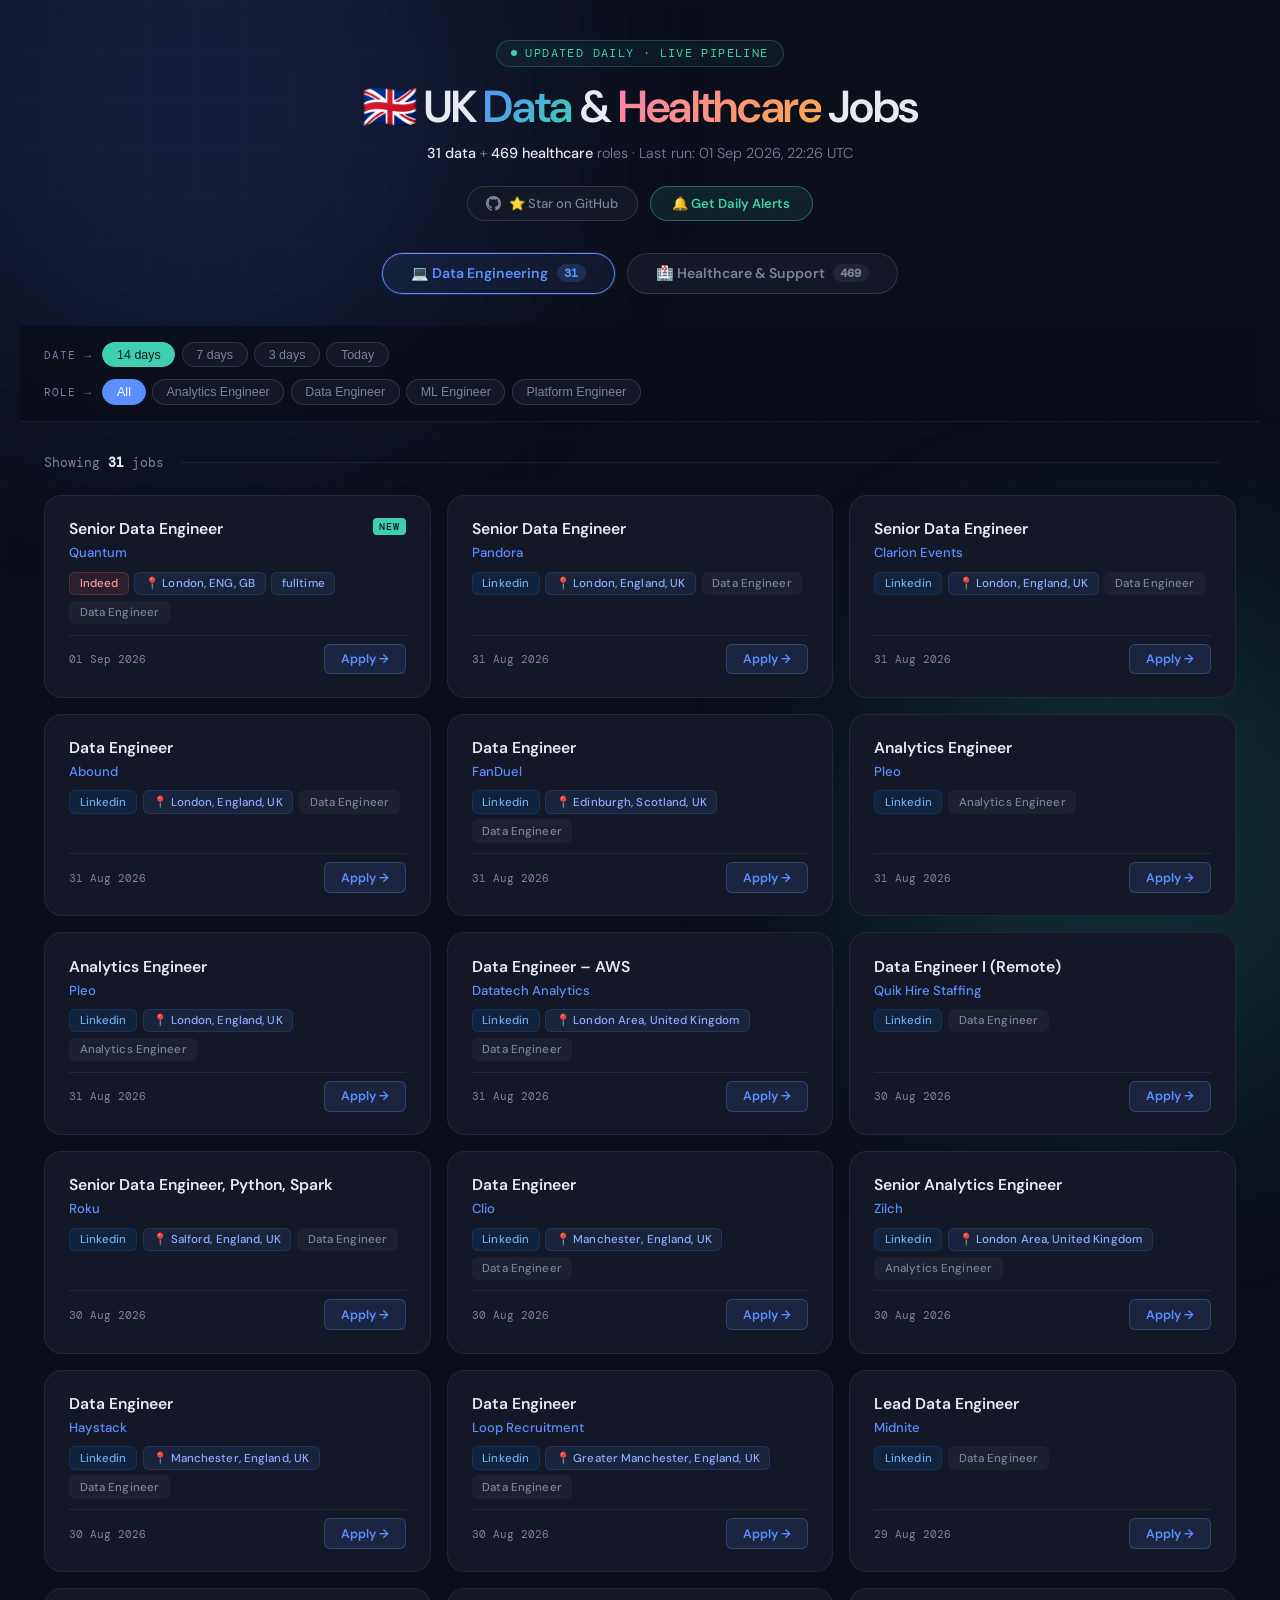
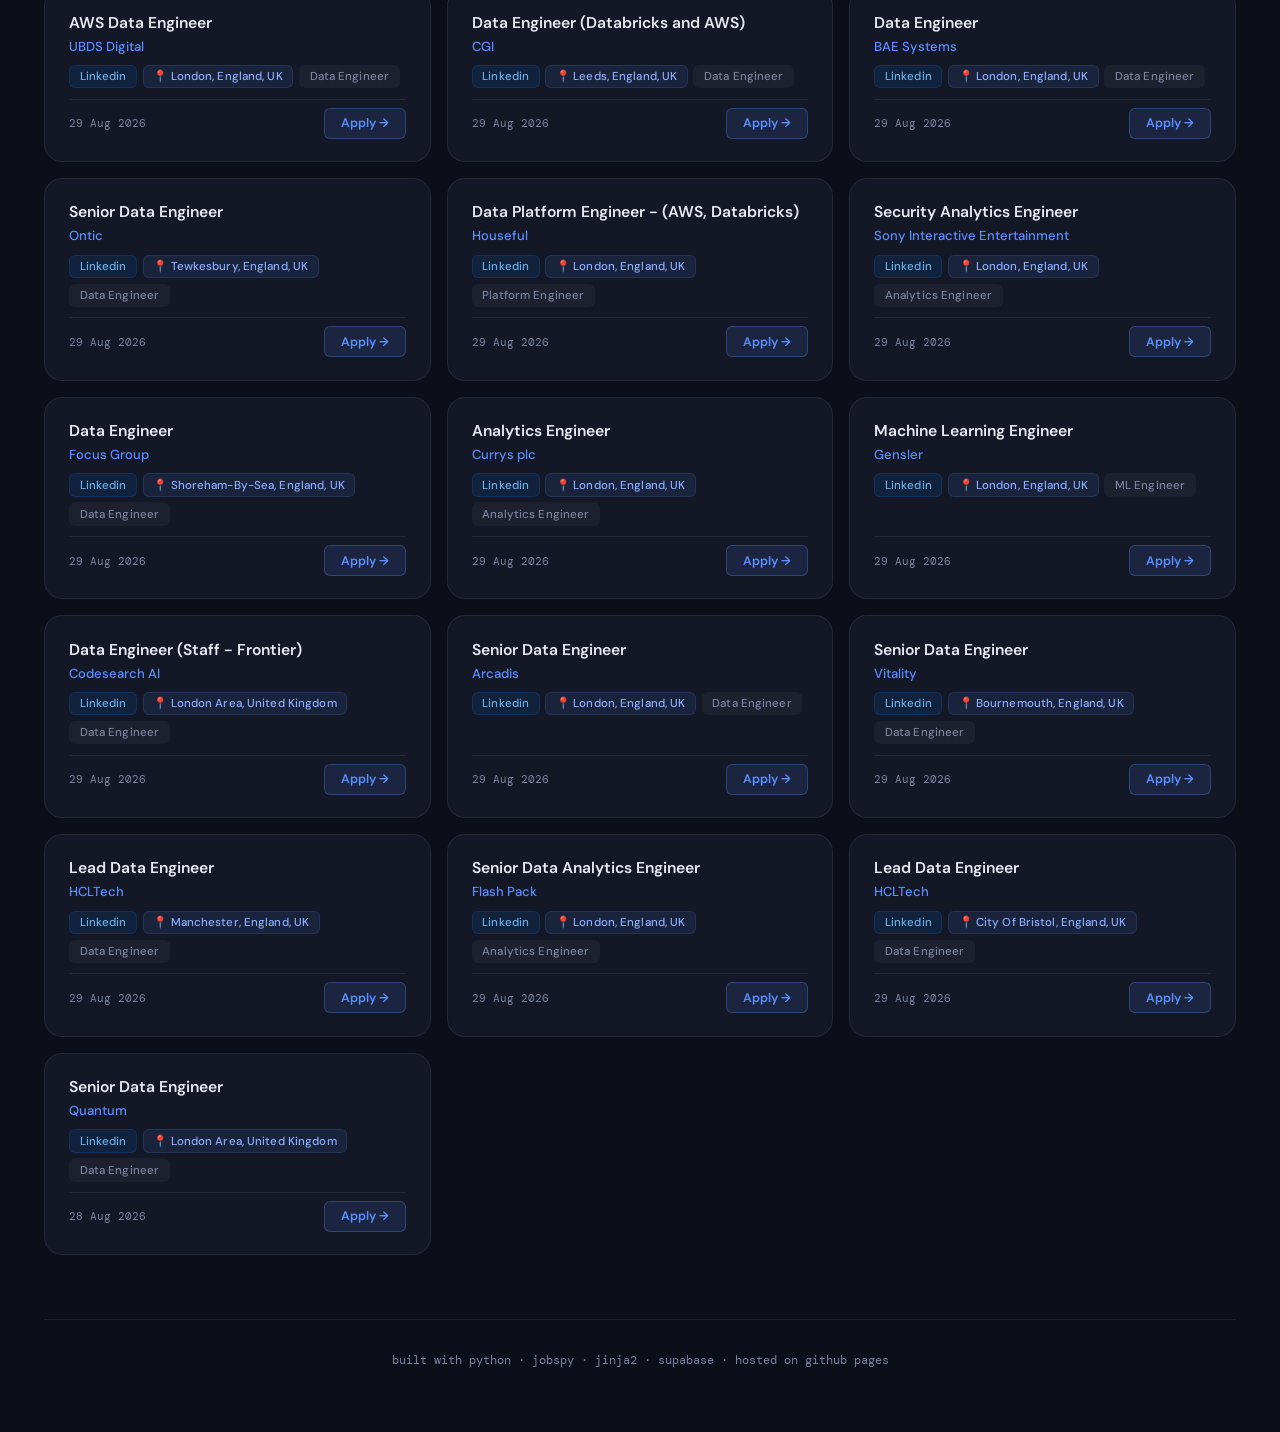
==== commit 233554b8: "daily job update" ====
--- a/index.html
+++ b/index.html
@@ -430,8 +430,8 @@
     <div class="header-eyebrow">Updated daily · live pipeline</div>
     <h1>🇬🇧 UK <span class="de-word">Data</span> &amp; <span class="hc-word">Healthcare</span> Jobs</h1>
     <p class="header-sub">
-      <strong>63 data</strong> + <strong>437 healthcare</strong> roles
-      · Last run: 31 Aug 2026, 23:41 UTC
+      <strong>31 data</strong> + <strong>469 healthcare</strong> roles
+      · Last run: 01 Sep 2026, 22:26 UTC
     </p>
     <div class="header-actions">
       <a class="btn-ghost" href="https://yashwanth-m-v.github.io/Data-hire-UK/" target="_blank" rel="noopener">
@@ -455,11 +455,11 @@
   <div class="section-nav">
     <button class="section-tab de-tab active" onclick="showSection('de')">
       💻 Data Engineering
-      <span class="tab-count" id="de-tab-count">63</span>
+      <span class="tab-count" id="de-tab-count">31</span>
     </button>
     <button class="section-tab hc-tab" onclick="showSection('hc')">
       🏥 Healthcare &amp; Support
-      <span class="tab-count" id="hc-tab-count">437</span>
+      <span class="tab-count" id="hc-tab-count">469</span>
     </button>
   </div>
 
@@ -494,7 +494,7 @@
     </div>
 
     <div class="stats-bar">
-      <p class="job-count" id="de-job-count">Showing <strong>63</strong> jobs</p>
+      <p class="job-count" id="de-job-count">Showing <strong>31</strong> jobs</p>
       <div class="divider-line"></div>
     </div>
 
@@ -502,23 +502,179 @@
       
       <div class="card de-card"
            data-role="data-engineer"
-           data-date="2026-08-30">
-        <div class="card-header">
-          <div>
-            <div class="card-title">Data Engineer I (Remote)</div>
-            <div class="card-company" style="margin-top:0.3rem;">Quik Hire Staffing</div>
-          </div>
-          
-        </div>
-        <div class="card-meta">
-          <span class="badge badge-linkedin">Linkedin</span>
-          
-          
+           data-date="2026-09-01">
+        <div class="card-header">
+          <div>
+            <div class="card-title">Senior Data Engineer</div>
+            <div class="card-company" style="margin-top:0.3rem;">Quantum</div>
+          </div>
+          
+            <span class="new-badge">NEW</span>
+          
+        </div>
+        <div class="card-meta">
+          <span class="badge badge-indeed">Indeed</span>
+          <span class="badge badge-default">📍 London, ENG, GB</span>
+          <span class="badge badge-default">fulltime</span>
           <span class="badge badge-default" style="background:rgba(255,255,255,0.04);color:var(--muted);border-color:transparent;">Data Engineer</span>
         </div>
         <div class="card-footer">
-          <span class="card-date">30 Aug 2026</span>
-          <a class="apply-btn" href="https://www.linkedin.com/jobs/view/4460868363" target="_blank" rel="noopener">Apply →</a>
+          <span class="card-date">01 Sep 2026</span>
+          <a class="apply-btn" href="https://uk.indeed.com/viewjob?jk=2bde484e72a24cb5" target="_blank" rel="noopener">Apply →</a>
+        </div>
+      </div>
+      
+      <div class="card de-card"
+           data-role="data-engineer"
+           data-date="2026-08-31">
+        <div class="card-header">
+          <div>
+            <div class="card-title">Senior Data Engineer</div>
+            <div class="card-company" style="margin-top:0.3rem;">Pandora</div>
+          </div>
+          
+        </div>
+        <div class="card-meta">
+          <span class="badge badge-linkedin">Linkedin</span>
+          <span class="badge badge-default">📍 London, England, UK</span>
+          
+          <span class="badge badge-default" style="background:rgba(255,255,255,0.04);color:var(--muted);border-color:transparent;">Data Engineer</span>
+        </div>
+        <div class="card-footer">
+          <span class="card-date">31 Aug 2026</span>
+          <a class="apply-btn" href="https://www.linkedin.com/jobs/view/4460035057" target="_blank" rel="noopener">Apply →</a>
+        </div>
+      </div>
+      
+      <div class="card de-card"
+           data-role="data-engineer"
+           data-date="2026-08-31">
+        <div class="card-header">
+          <div>
+            <div class="card-title">Senior Data Engineer</div>
+            <div class="card-company" style="margin-top:0.3rem;">Clarion Events</div>
+          </div>
+          
+        </div>
+        <div class="card-meta">
+          <span class="badge badge-linkedin">Linkedin</span>
+          <span class="badge badge-default">📍 London, England, UK</span>
+          
+          <span class="badge badge-default" style="background:rgba(255,255,255,0.04);color:var(--muted);border-color:transparent;">Data Engineer</span>
+        </div>
+        <div class="card-footer">
+          <span class="card-date">31 Aug 2026</span>
+          <a class="apply-btn" href="https://www.linkedin.com/jobs/view/4458871784" target="_blank" rel="noopener">Apply →</a>
+        </div>
+      </div>
+      
+      <div class="card de-card"
+           data-role="data-engineer"
+           data-date="2026-08-31">
+        <div class="card-header">
+          <div>
+            <div class="card-title">Data Engineer</div>
+            <div class="card-company" style="margin-top:0.3rem;">Abound</div>
+          </div>
+          
+        </div>
+        <div class="card-meta">
+          <span class="badge badge-linkedin">Linkedin</span>
+          <span class="badge badge-default">📍 London, England, UK</span>
+          
+          <span class="badge badge-default" style="background:rgba(255,255,255,0.04);color:var(--muted);border-color:transparent;">Data Engineer</span>
+        </div>
+        <div class="card-footer">
+          <span class="card-date">31 Aug 2026</span>
+          <a class="apply-btn" href="https://www.linkedin.com/jobs/view/4405333727" target="_blank" rel="noopener">Apply →</a>
+        </div>
+      </div>
+      
+      <div class="card de-card"
+           data-role="data-engineer"
+           data-date="2026-08-31">
+        <div class="card-header">
+          <div>
+            <div class="card-title">Data Engineer</div>
+            <div class="card-company" style="margin-top:0.3rem;">FanDuel</div>
+          </div>
+          
+        </div>
+        <div class="card-meta">
+          <span class="badge badge-linkedin">Linkedin</span>
+          <span class="badge badge-default">📍 Edinburgh, Scotland, UK</span>
+          
+          <span class="badge badge-default" style="background:rgba(255,255,255,0.04);color:var(--muted);border-color:transparent;">Data Engineer</span>
+        </div>
+        <div class="card-footer">
+          <span class="card-date">31 Aug 2026</span>
+          <a class="apply-btn" href="https://www.linkedin.com/jobs/view/4449545811" target="_blank" rel="noopener">Apply →</a>
+        </div>
+      </div>
+      
+      <div class="card de-card"
+           data-role="analytics-engineer"
+           data-date="2026-08-31">
+        <div class="card-header">
+          <div>
+            <div class="card-title">Analytics Engineer</div>
+            <div class="card-company" style="margin-top:0.3rem;">Pleo</div>
+          </div>
+          
+        </div>
+        <div class="card-meta">
+          <span class="badge badge-linkedin">Linkedin</span>
+          
+          
+          <span class="badge badge-default" style="background:rgba(255,255,255,0.04);color:var(--muted);border-color:transparent;">Analytics Engineer</span>
+        </div>
+        <div class="card-footer">
+          <span class="card-date">31 Aug 2026</span>
+          <a class="apply-btn" href="https://www.linkedin.com/jobs/view/4461240437" target="_blank" rel="noopener">Apply →</a>
+        </div>
+      </div>
+      
+      <div class="card de-card"
+           data-role="analytics-engineer"
+           data-date="2026-08-31">
+        <div class="card-header">
+          <div>
+            <div class="card-title">Analytics Engineer</div>
+            <div class="card-company" style="margin-top:0.3rem;">Pleo</div>
+          </div>
+          
+        </div>
+        <div class="card-meta">
+          <span class="badge badge-linkedin">Linkedin</span>
+          <span class="badge badge-default">📍 London, England, UK</span>
+          
+          <span class="badge badge-default" style="background:rgba(255,255,255,0.04);color:var(--muted);border-color:transparent;">Analytics Engineer</span>
+        </div>
+        <div class="card-footer">
+          <span class="card-date">31 Aug 2026</span>
+          <a class="apply-btn" href="https://www.linkedin.com/jobs/view/4461257190" target="_blank" rel="noopener">Apply →</a>
+        </div>
+      </div>
+      
+      <div class="card de-card"
+           data-role="data-engineer"
+           data-date="2026-08-31">
+        <div class="card-header">
+          <div>
+            <div class="card-title">Data Engineer – AWS</div>
+            <div class="card-company" style="margin-top:0.3rem;">Datatech Analytics</div>
+          </div>
+          
+        </div>
+        <div class="card-meta">
+          <span class="badge badge-linkedin">Linkedin</span>
+          <span class="badge badge-default">📍 London Area, United Kingdom</span>
+          
+          <span class="badge badge-default" style="background:rgba(255,255,255,0.04);color:var(--muted);border-color:transparent;">Data Engineer</span>
+        </div>
+        <div class="card-footer">
+          <span class="card-date">31 Aug 2026</span>
+          <a class="apply-btn" href="https://www.linkedin.com/jobs/view/4460069640" target="_blank" rel="noopener">Apply →</a>
         </div>
       </div>
       
@@ -527,20 +683,20 @@
            data-date="2026-08-30">
         <div class="card-header">
           <div>
-            <div class="card-title">Data Engineer</div>
-            <div class="card-company" style="margin-top:0.3rem;">Clio</div>
-          </div>
-          
-        </div>
-        <div class="card-meta">
-          <span class="badge badge-linkedin">Linkedin</span>
-          <span class="badge badge-default">📍 Manchester, England, UK</span>
+            <div class="card-title">Data Engineer I (Remote)</div>
+            <div class="card-company" style="margin-top:0.3rem;">Quik Hire Staffing</div>
+          </div>
+          
+        </div>
+        <div class="card-meta">
+          <span class="badge badge-linkedin">Linkedin</span>
+          
           
           <span class="badge badge-default" style="background:rgba(255,255,255,0.04);color:var(--muted);border-color:transparent;">Data Engineer</span>
         </div>
         <div class="card-footer">
           <span class="card-date">30 Aug 2026</span>
-          <a class="apply-btn" href="https://www.linkedin.com/jobs/view/4424555812" target="_blank" rel="noopener">Apply →</a>
+          <a class="apply-btn" href="https://www.linkedin.com/jobs/view/4460868363" target="_blank" rel="noopener">Apply →</a>
         </div>
       </div>
       
@@ -572,7 +728,7 @@
         <div class="card-header">
           <div>
             <div class="card-title">Data Engineer</div>
-            <div class="card-company" style="margin-top:0.3rem;">Haystack</div>
+            <div class="card-company" style="margin-top:0.3rem;">Clio</div>
           </div>
           
         </div>
@@ -584,7 +740,7 @@
         </div>
         <div class="card-footer">
           <span class="card-date">30 Aug 2026</span>
-          <a class="apply-btn" href="https://www.linkedin.com/jobs/view/4461033053" target="_blank" rel="noopener">Apply →</a>
+          <a class="apply-btn" href="https://www.linkedin.com/jobs/view/4424555812" target="_blank" rel="noopener">Apply →</a>
         </div>
       </div>
       
@@ -616,6 +772,28 @@
         <div class="card-header">
           <div>
             <div class="card-title">Data Engineer</div>
+            <div class="card-company" style="margin-top:0.3rem;">Haystack</div>
+          </div>
+          
+        </div>
+        <div class="card-meta">
+          <span class="badge badge-linkedin">Linkedin</span>
+          <span class="badge badge-default">📍 Manchester, England, UK</span>
+          
+          <span class="badge badge-default" style="background:rgba(255,255,255,0.04);color:var(--muted);border-color:transparent;">Data Engineer</span>
+        </div>
+        <div class="card-footer">
+          <span class="card-date">30 Aug 2026</span>
+          <a class="apply-btn" href="https://www.linkedin.com/jobs/view/4461033053" target="_blank" rel="noopener">Apply →</a>
+        </div>
+      </div>
+      
+      <div class="card de-card"
+           data-role="data-engineer"
+           data-date="2026-08-30">
+        <div class="card-header">
+          <div>
+            <div class="card-title">Data Engineer</div>
             <div class="card-company" style="margin-top:0.3rem;">Loop Recruitment</div>
           </div>
           
@@ -638,19 +816,19 @@
         <div class="card-header">
           <div>
             <div class="card-title">Lead Data Engineer</div>
-            <div class="card-company" style="margin-top:0.3rem;">HCLTech</div>
-          </div>
-          
-        </div>
-        <div class="card-meta">
-          <span class="badge badge-linkedin">Linkedin</span>
-          <span class="badge badge-default">📍 Manchester, England, UK</span>
+            <div class="card-company" style="margin-top:0.3rem;">Midnite</div>
+          </div>
+          
+        </div>
+        <div class="card-meta">
+          <span class="badge badge-linkedin">Linkedin</span>
+          
           
           <span class="badge badge-default" style="background:rgba(255,255,255,0.04);color:var(--muted);border-color:transparent;">Data Engineer</span>
         </div>
         <div class="card-footer">
           <span class="card-date">29 Aug 2026</span>
-          <a class="apply-btn" href="https://www.linkedin.com/jobs/view/4458489340" target="_blank" rel="noopener">Apply →</a>
+          <a class="apply-btn" href="https://www.linkedin.com/jobs/view/4441320209" target="_blank" rel="noopener">Apply →</a>
         </div>
       </div>
       
@@ -791,20 +969,64 @@
            data-date="2026-08-29">
         <div class="card-header">
           <div>
-            <div class="card-title">Lead Data Engineer</div>
-            <div class="card-company" style="margin-top:0.3rem;">Midnite</div>
-          </div>
-          
-        </div>
-        <div class="card-meta">
-          <span class="badge badge-linkedin">Linkedin</span>
-          
+            <div class="card-title">Data Engineer</div>
+            <div class="card-company" style="margin-top:0.3rem;">Focus Group</div>
+          </div>
+          
+        </div>
+        <div class="card-meta">
+          <span class="badge badge-linkedin">Linkedin</span>
+          <span class="badge badge-default">📍 Shoreham-By-Sea, England, UK</span>
           
           <span class="badge badge-default" style="background:rgba(255,255,255,0.04);color:var(--muted);border-color:transparent;">Data Engineer</span>
         </div>
         <div class="card-footer">
           <span class="card-date">29 Aug 2026</span>
-          <a class="apply-btn" href="https://www.linkedin.com/jobs/view/4441320209" target="_blank" rel="noopener">Apply →</a>
+          <a class="apply-btn" href="https://www.linkedin.com/jobs/view/4460805339" target="_blank" rel="noopener">Apply →</a>
+        </div>
+      </div>
+      
+      <div class="card de-card"
+           data-role="analytics-engineer"
+           data-date="2026-08-29">
+        <div class="card-header">
+          <div>
+            <div class="card-title">Analytics Engineer</div>
+            <div class="card-company" style="margin-top:0.3rem;">Currys plc</div>
+          </div>
+          
+        </div>
+        <div class="card-meta">
+          <span class="badge badge-linkedin">Linkedin</span>
+          <span class="badge badge-default">📍 London, England, UK</span>
+          
+          <span class="badge badge-default" style="background:rgba(255,255,255,0.04);color:var(--muted);border-color:transparent;">Analytics Engineer</span>
+        </div>
+        <div class="card-footer">
+          <span class="card-date">29 Aug 2026</span>
+          <a class="apply-btn" href="https://www.linkedin.com/jobs/view/4460815587" target="_blank" rel="noopener">Apply →</a>
+        </div>
+      </div>
+      
+      <div class="card de-card"
+           data-role="ml-engineer"
+           data-date="2026-08-29">
+        <div class="card-header">
+          <div>
+            <div class="card-title">Machine Learning Engineer</div>
+            <div class="card-company" style="margin-top:0.3rem;">Gensler</div>
+          </div>
+          
+        </div>
+        <div class="card-meta">
+          <span class="badge badge-linkedin">Linkedin</span>
+          <span class="badge badge-default">📍 London, England, UK</span>
+          
+          <span class="badge badge-default" style="background:rgba(255,255,255,0.04);color:var(--muted);border-color:transparent;">ML Engineer</span>
+        </div>
+        <div class="card-footer">
+          <span class="card-date">29 Aug 2026</span>
+          <a class="apply-btn" href="https://www.linkedin.com/jobs/view/4460536928" target="_blank" rel="noopener">Apply →</a>
         </div>
       </div>
       
@@ -813,20 +1035,20 @@
            data-date="2026-08-29">
         <div class="card-header">
           <div>
-            <div class="card-title">Data Engineer</div>
-            <div class="card-company" style="margin-top:0.3rem;">Focus Group</div>
-          </div>
-          
-        </div>
-        <div class="card-meta">
-          <span class="badge badge-linkedin">Linkedin</span>
-          <span class="badge badge-default">📍 Shoreham-By-Sea, England, UK</span>
+            <div class="card-title">Data Engineer (Staff - Frontier)</div>
+            <div class="card-company" style="margin-top:0.3rem;">Codesearch AI</div>
+          </div>
+          
+        </div>
+        <div class="card-meta">
+          <span class="badge badge-linkedin">Linkedin</span>
+          <span class="badge badge-default">📍 London Area, United Kingdom</span>
           
           <span class="badge badge-default" style="background:rgba(255,255,255,0.04);color:var(--muted);border-color:transparent;">Data Engineer</span>
         </div>
         <div class="card-footer">
           <span class="card-date">29 Aug 2026</span>
-          <a class="apply-btn" href="https://www.linkedin.com/jobs/view/4460805339" target="_blank" rel="noopener">Apply →</a>
+          <a class="apply-btn" href="https://www.linkedin.com/jobs/view/4460806515" target="_blank" rel="noopener">Apply →</a>
         </div>
       </div>
       
@@ -836,19 +1058,19 @@
         <div class="card-header">
           <div>
             <div class="card-title">Senior Data Engineer</div>
-            <div class="card-company" style="margin-top:0.3rem;">Vitality</div>
-          </div>
-          
-        </div>
-        <div class="card-meta">
-          <span class="badge badge-linkedin">Linkedin</span>
-          <span class="badge badge-default">📍 Bournemouth, England, UK</span>
+            <div class="card-company" style="margin-top:0.3rem;">Arcadis</div>
+          </div>
+          
+        </div>
+        <div class="card-meta">
+          <span class="badge badge-linkedin">Linkedin</span>
+          <span class="badge badge-default">📍 London, England, UK</span>
           
           <span class="badge badge-default" style="background:rgba(255,255,255,0.04);color:var(--muted);border-color:transparent;">Data Engineer</span>
         </div>
         <div class="card-footer">
           <span class="card-date">29 Aug 2026</span>
-          <a class="apply-btn" href="https://www.linkedin.com/jobs/view/4450369903" target="_blank" rel="noopener">Apply →</a>
+          <a class="apply-btn" href="https://www.linkedin.com/jobs/view/4458491209" target="_blank" rel="noopener">Apply →</a>
         </div>
       </div>
       
@@ -857,42 +1079,42 @@
            data-date="2026-08-29">
         <div class="card-header">
           <div>
-            <div class="card-title">Data Engineer (Staff - Frontier)</div>
-            <div class="card-company" style="margin-top:0.3rem;">Codesearch AI</div>
-          </div>
-          
-        </div>
-        <div class="card-meta">
-          <span class="badge badge-linkedin">Linkedin</span>
-          <span class="badge badge-default">📍 London Area, United Kingdom</span>
+            <div class="card-title">Senior Data Engineer</div>
+            <div class="card-company" style="margin-top:0.3rem;">Vitality</div>
+          </div>
+          
+        </div>
+        <div class="card-meta">
+          <span class="badge badge-linkedin">Linkedin</span>
+          <span class="badge badge-default">📍 Bournemouth, England, UK</span>
           
           <span class="badge badge-default" style="background:rgba(255,255,255,0.04);color:var(--muted);border-color:transparent;">Data Engineer</span>
         </div>
         <div class="card-footer">
           <span class="card-date">29 Aug 2026</span>
-          <a class="apply-btn" href="https://www.linkedin.com/jobs/view/4460806515" target="_blank" rel="noopener">Apply →</a>
+          <a class="apply-btn" href="https://www.linkedin.com/jobs/view/4450369903" target="_blank" rel="noopener">Apply →</a>
         </div>
       </div>
       
       <div class="card de-card"
-           data-role="ml-engineer"
+           data-role="data-engineer"
            data-date="2026-08-29">
         <div class="card-header">
           <div>
-            <div class="card-title">Machine Learning Engineer</div>
-            <div class="card-company" style="margin-top:0.3rem;">Gensler</div>
-          </div>
-          
-        </div>
-        <div class="card-meta">
-          <span class="badge badge-linkedin">Linkedin</span>
-          <span class="badge badge-default">📍 London, England, UK</span>
-          
-          <span class="badge badge-default" style="background:rgba(255,255,255,0.04);color:var(--muted);border-color:transparent;">ML Engineer</span>
+            <div class="card-title">Lead Data Engineer</div>
+            <div class="card-company" style="margin-top:0.3rem;">HCLTech</div>
+          </div>
+          
+        </div>
+        <div class="card-meta">
+          <span class="badge badge-linkedin">Linkedin</span>
+          <span class="badge badge-default">📍 Manchester, England, UK</span>
+          
+          <span class="badge badge-default" style="background:rgba(255,255,255,0.04);color:var(--muted);border-color:transparent;">Data Engineer</span>
         </div>
         <div class="card-footer">
           <span class="card-date">29 Aug 2026</span>
-          <a class="apply-btn" href="https://www.linkedin.com/jobs/view/4460536928" target="_blank" rel="noopener">Apply →</a>
+          <a class="apply-btn" href="https://www.linkedin.com/jobs/view/4458489340" target="_blank" rel="noopener">Apply →</a>
         </div>
       </div>
       
@@ -901,8 +1123,8 @@
            data-date="2026-08-29">
         <div class="card-header">
           <div>
-            <div class="card-title">Analytics Engineer</div>
-            <div class="card-company" style="margin-top:0.3rem;">Currys plc</div>
+            <div class="card-title">Senior Data Analytics Engineer</div>
+            <div class="card-company" style="margin-top:0.3rem;">Flash Pack</div>
           </div>
           
         </div>
@@ -914,7 +1136,7 @@
         </div>
         <div class="card-footer">
           <span class="card-date">29 Aug 2026</span>
-          <a class="apply-btn" href="https://www.linkedin.com/jobs/view/4460815587" target="_blank" rel="noopener">Apply →</a>
+          <a class="apply-btn" href="https://www.linkedin.com/jobs/view/4459475790" target="_blank" rel="noopener">Apply →</a>
         </div>
       </div>
       
@@ -923,50 +1145,6 @@
            data-date="2026-08-29">
         <div class="card-header">
           <div>
-            <div class="card-title">Senior Data Engineer</div>
-            <div class="card-company" style="margin-top:0.3rem;">Arcadis</div>
-          </div>
-          
-        </div>
-        <div class="card-meta">
-          <span class="badge badge-linkedin">Linkedin</span>
-          <span class="badge badge-default">📍 London, England, UK</span>
-          
-          <span class="badge badge-default" style="background:rgba(255,255,255,0.04);color:var(--muted);border-color:transparent;">Data Engineer</span>
-        </div>
-        <div class="card-footer">
-          <span class="card-date">29 Aug 2026</span>
-          <a class="apply-btn" href="https://www.linkedin.com/jobs/view/4458491209" target="_blank" rel="noopener">Apply →</a>
-        </div>
-      </div>
-      
-      <div class="card de-card"
-           data-role="analytics-engineer"
-           data-date="2026-08-29">
-        <div class="card-header">
-          <div>
-            <div class="card-title">Senior Data Analytics Engineer</div>
-            <div class="card-company" style="margin-top:0.3rem;">Flash Pack</div>
-          </div>
-          
-        </div>
-        <div class="card-meta">
-          <span class="badge badge-linkedin">Linkedin</span>
-          <span class="badge badge-default">📍 London, England, UK</span>
-          
-          <span class="badge badge-default" style="background:rgba(255,255,255,0.04);color:var(--muted);border-color:transparent;">Analytics Engineer</span>
-        </div>
-        <div class="card-footer">
-          <span class="card-date">29 Aug 2026</span>
-          <a class="apply-btn" href="https://www.linkedin.com/jobs/view/4459475790" target="_blank" rel="noopener">Apply →</a>
-        </div>
-      </div>
-      
-      <div class="card de-card"
-           data-role="data-engineer"
-           data-date="2026-08-29">
-        <div class="card-header">
-          <div>
             <div class="card-title">Lead Data Engineer</div>
             <div class="card-company" style="margin-top:0.3rem;">HCLTech</div>
           </div>
@@ -981,886 +1159,6 @@
         <div class="card-footer">
           <span class="card-date">29 Aug 2026</span>
           <a class="apply-btn" href="https://www.linkedin.com/jobs/view/4458494256" target="_blank" rel="noopener">Apply →</a>
-        </div>
-      </div>
-      
-      <div class="card de-card"
-           data-role="ml-engineer"
-           data-date="2026-08-28">
-        <div class="card-header">
-          <div>
-            <div class="card-title">Graduate AI and Machine Learning Engineer</div>
-            <div class="card-company" style="margin-top:0.3rem;">Reply</div>
-          </div>
-          
-        </div>
-        <div class="card-meta">
-          <span class="badge badge-linkedin">Linkedin</span>
-          <span class="badge badge-default">📍 London Area, United Kingdom</span>
-          
-          <span class="badge badge-default" style="background:rgba(255,255,255,0.04);color:var(--muted);border-color:transparent;">ML Engineer</span>
-        </div>
-        <div class="card-footer">
-          <span class="card-date">28 Aug 2026</span>
-          <a class="apply-btn" href="https://www.linkedin.com/jobs/view/4456907191" target="_blank" rel="noopener">Apply →</a>
-        </div>
-      </div>
-      
-      <div class="card de-card"
-           data-role="data-engineer"
-           data-date="2026-08-28">
-        <div class="card-header">
-          <div>
-            <div class="card-title">Data Engineer</div>
-            <div class="card-company" style="margin-top:0.3rem;">Noir</div>
-          </div>
-          
-        </div>
-        <div class="card-meta">
-          <span class="badge badge-linkedin">Linkedin</span>
-          <span class="badge badge-default">📍 Newcastle Upon Tyne, England, UK</span>
-          
-          <span class="badge badge-default" style="background:rgba(255,255,255,0.04);color:var(--muted);border-color:transparent;">Data Engineer</span>
-        </div>
-        <div class="card-footer">
-          <span class="card-date">28 Aug 2026</span>
-          <a class="apply-btn" href="https://www.linkedin.com/jobs/view/4460323905" target="_blank" rel="noopener">Apply →</a>
-        </div>
-      </div>
-      
-      <div class="card de-card"
-           data-role="data-engineer"
-           data-date="2026-08-28">
-        <div class="card-header">
-          <div>
-            <div class="card-title">Data Engineer</div>
-            <div class="card-company" style="margin-top:0.3rem;">Bookouture</div>
-          </div>
-          
-        </div>
-        <div class="card-meta">
-          <span class="badge badge-linkedin">Linkedin</span>
-          <span class="badge badge-default">📍 London Area, United Kingdom</span>
-          
-          <span class="badge badge-default" style="background:rgba(255,255,255,0.04);color:var(--muted);border-color:transparent;">Data Engineer</span>
-        </div>
-        <div class="card-footer">
-          <span class="card-date">28 Aug 2026</span>
-          <a class="apply-btn" href="https://www.linkedin.com/jobs/view/4458950577" target="_blank" rel="noopener">Apply →</a>
-        </div>
-      </div>
-      
-      <div class="card de-card"
-           data-role="data-engineer"
-           data-date="2026-08-28">
-        <div class="card-header">
-          <div>
-            <div class="card-title">Data Engineer</div>
-            <div class="card-company" style="margin-top:0.3rem;">DWP Digital</div>
-          </div>
-          
-        </div>
-        <div class="card-meta">
-          <span class="badge badge-linkedin">Linkedin</span>
-          <span class="badge badge-default">📍 Newcastle Upon Tyne, England, UK</span>
-          
-          <span class="badge badge-default" style="background:rgba(255,255,255,0.04);color:var(--muted);border-color:transparent;">Data Engineer</span>
-        </div>
-        <div class="card-footer">
-          <span class="card-date">28 Aug 2026</span>
-          <a class="apply-btn" href="https://www.linkedin.com/jobs/view/4460364435" target="_blank" rel="noopener">Apply →</a>
-        </div>
-      </div>
-      
-      <div class="card de-card"
-           data-role="data-engineer"
-           data-date="2026-08-28">
-        <div class="card-header">
-          <div>
-            <div class="card-title">Data Engineer</div>
-            <div class="card-company" style="margin-top:0.3rem;">GIOS Technology</div>
-          </div>
-          
-        </div>
-        <div class="card-meta">
-          <span class="badge badge-linkedin">Linkedin</span>
-          <span class="badge badge-default">📍 England, United Kingdom</span>
-          
-          <span class="badge badge-default" style="background:rgba(255,255,255,0.04);color:var(--muted);border-color:transparent;">Data Engineer</span>
-        </div>
-        <div class="card-footer">
-          <span class="card-date">28 Aug 2026</span>
-          <a class="apply-btn" href="https://www.linkedin.com/jobs/view/4460321100" target="_blank" rel="noopener">Apply →</a>
-        </div>
-      </div>
-      
-      <div class="card de-card"
-           data-role="data-engineer"
-           data-date="2026-08-28">
-        <div class="card-header">
-          <div>
-            <div class="card-title">Senior Data Engineer - Data Science Platform</div>
-            <div class="card-company" style="margin-top:0.3rem;">ASOS</div>
-          </div>
-          
-        </div>
-        <div class="card-meta">
-          <span class="badge badge-linkedin">Linkedin</span>
-          <span class="badge badge-default">📍 London, England, UK</span>
-          
-          <span class="badge badge-default" style="background:rgba(255,255,255,0.04);color:var(--muted);border-color:transparent;">Data Engineer</span>
-        </div>
-        <div class="card-footer">
-          <span class="card-date">28 Aug 2026</span>
-          <a class="apply-btn" href="https://www.linkedin.com/jobs/view/4458056808" target="_blank" rel="noopener">Apply →</a>
-        </div>
-      </div>
-      
-      <div class="card de-card"
-           data-role="data-engineer"
-           data-date="2026-08-28">
-        <div class="card-header">
-          <div>
-            <div class="card-title">Data Engineer - eSC or eDV Clearance Required</div>
-            <div class="card-company" style="margin-top:0.3rem;">IBM</div>
-          </div>
-          
-        </div>
-        <div class="card-meta">
-          <span class="badge badge-linkedin">Linkedin</span>
-          <span class="badge badge-default">📍 Hursley, England, UK</span>
-          
-          <span class="badge badge-default" style="background:rgba(255,255,255,0.04);color:var(--muted);border-color:transparent;">Data Engineer</span>
-        </div>
-        <div class="card-footer">
-          <span class="card-date">28 Aug 2026</span>
-          <a class="apply-btn" href="https://www.linkedin.com/jobs/view/4419280984" target="_blank" rel="noopener">Apply →</a>
-        </div>
-      </div>
-      
-      <div class="card de-card"
-           data-role="data-engineer"
-           data-date="2026-08-28">
-        <div class="card-header">
-          <div>
-            <div class="card-title">Senior Data Engineer</div>
-            <div class="card-company" style="margin-top:0.3rem;">None</div>
-          </div>
-          
-        </div>
-        <div class="card-meta">
-          <span class="badge badge-indeed">Indeed</span>
-          <span class="badge badge-default">📍 Bristol, ENG, GB</span>
-          <span class="badge badge-default">fulltime</span>
-          <span class="badge badge-default" style="background:rgba(255,255,255,0.04);color:var(--muted);border-color:transparent;">Data Engineer</span>
-        </div>
-        <div class="card-footer">
-          <span class="card-date">28 Aug 2026</span>
-          <a class="apply-btn" href="https://uk.indeed.com/viewjob?jk=71d963d78ecb2926" target="_blank" rel="noopener">Apply →</a>
-        </div>
-      </div>
-      
-      <div class="card de-card"
-           data-role="data-engineer"
-           data-date="2026-08-28">
-        <div class="card-header">
-          <div>
-            <div class="card-title">Fabric Data Engineer</div>
-            <div class="card-company" style="margin-top:0.3rem;">itecopeople</div>
-          </div>
-          
-        </div>
-        <div class="card-meta">
-          <span class="badge badge-linkedin">Linkedin</span>
-          <span class="badge badge-default">📍 London, England, UK</span>
-          
-          <span class="badge badge-default" style="background:rgba(255,255,255,0.04);color:var(--muted);border-color:transparent;">Data Engineer</span>
-        </div>
-        <div class="card-footer">
-          <span class="card-date">28 Aug 2026</span>
-          <a class="apply-btn" href="https://www.linkedin.com/jobs/view/4460338085" target="_blank" rel="noopener">Apply →</a>
-        </div>
-      </div>
-      
-      <div class="card de-card"
-           data-role="data-engineer"
-           data-date="2026-08-28">
-        <div class="card-header">
-          <div>
-            <div class="card-title">Data Engineer</div>
-            <div class="card-company" style="margin-top:0.3rem;">Information Tech Consultants</div>
-          </div>
-          
-        </div>
-        <div class="card-meta">
-          <span class="badge badge-linkedin">Linkedin</span>
-          <span class="badge badge-default">📍 Greater London, England, UK</span>
-          
-          <span class="badge badge-default" style="background:rgba(255,255,255,0.04);color:var(--muted);border-color:transparent;">Data Engineer</span>
-        </div>
-        <div class="card-footer">
-          <span class="card-date">28 Aug 2026</span>
-          <a class="apply-btn" href="https://www.linkedin.com/jobs/view/4458069033" target="_blank" rel="noopener">Apply →</a>
-        </div>
-      </div>
-      
-      <div class="card de-card"
-           data-role="data-engineer"
-           data-date="2026-08-28">
-        <div class="card-header">
-          <div>
-            <div class="card-title">Data Engineer</div>
-            <div class="card-company" style="margin-top:0.3rem;">Haystack</div>
-          </div>
-          
-        </div>
-        <div class="card-meta">
-          <span class="badge badge-linkedin">Linkedin</span>
-          <span class="badge badge-default">📍 Leeds, England, UK</span>
-          
-          <span class="badge badge-default" style="background:rgba(255,255,255,0.04);color:var(--muted);border-color:transparent;">Data Engineer</span>
-        </div>
-        <div class="card-footer">
-          <span class="card-date">28 Aug 2026</span>
-          <a class="apply-btn" href="https://www.linkedin.com/jobs/view/4458990178" target="_blank" rel="noopener">Apply →</a>
-        </div>
-      </div>
-      
-      <div class="card de-card"
-           data-role="data-engineer"
-           data-date="2026-08-28">
-        <div class="card-header">
-          <div>
-            <div class="card-title">Data Engineer</div>
-            <div class="card-company" style="margin-top:0.3rem;">Plumstead Consulting</div>
-          </div>
-          
-        </div>
-        <div class="card-meta">
-          <span class="badge badge-linkedin">Linkedin</span>
-          <span class="badge badge-default">📍 Basingstoke, England, UK</span>
-          
-          <span class="badge badge-default" style="background:rgba(255,255,255,0.04);color:var(--muted);border-color:transparent;">Data Engineer</span>
-        </div>
-        <div class="card-footer">
-          <span class="card-date">28 Aug 2026</span>
-          <a class="apply-btn" href="https://www.linkedin.com/jobs/view/4460361555" target="_blank" rel="noopener">Apply →</a>
-        </div>
-      </div>
-      
-      <div class="card de-card"
-           data-role="data-engineer"
-           data-date="2026-08-28">
-        <div class="card-header">
-          <div>
-            <div class="card-title">Data Engineer – Leading Global Hedge Fund – Excellent Compensation + Benefits</div>
-            <div class="card-company" style="margin-top:0.3rem;">Mondrian Alpha</div>
-          </div>
-          
-        </div>
-        <div class="card-meta">
-          <span class="badge badge-linkedin">Linkedin</span>
-          <span class="badge badge-default">📍 London Area, United Kingdom</span>
-          
-          <span class="badge badge-default" style="background:rgba(255,255,255,0.04);color:var(--muted);border-color:transparent;">Data Engineer</span>
-        </div>
-        <div class="card-footer">
-          <span class="card-date">28 Aug 2026</span>
-          <a class="apply-btn" href="https://www.linkedin.com/jobs/view/4441581926" target="_blank" rel="noopener">Apply →</a>
-        </div>
-      </div>
-      
-      <div class="card de-card"
-           data-role="data-engineer"
-           data-date="2026-08-28">
-        <div class="card-header">
-          <div>
-            <div class="card-title">Data Engineer</div>
-            <div class="card-company" style="margin-top:0.3rem;">DWP Digital</div>
-          </div>
-          
-        </div>
-        <div class="card-meta">
-          <span class="badge badge-linkedin">Linkedin</span>
-          <span class="badge badge-default">📍 Sheffield, England, UK</span>
-          
-          <span class="badge badge-default" style="background:rgba(255,255,255,0.04);color:var(--muted);border-color:transparent;">Data Engineer</span>
-        </div>
-        <div class="card-footer">
-          <span class="card-date">28 Aug 2026</span>
-          <a class="apply-btn" href="https://www.linkedin.com/jobs/view/4460355527" target="_blank" rel="noopener">Apply →</a>
-        </div>
-      </div>
-      
-      <div class="card de-card"
-           data-role="data-engineer"
-           data-date="2026-08-28">
-        <div class="card-header">
-          <div>
-            <div class="card-title">Lead Data Engineer</div>
-            <div class="card-company" style="margin-top:0.3rem;">Oho Group</div>
-          </div>
-          
-        </div>
-        <div class="card-meta">
-          <span class="badge badge-linkedin">Linkedin</span>
-          <span class="badge badge-default">📍 London Area, United Kingdom</span>
-          
-          <span class="badge badge-default" style="background:rgba(255,255,255,0.04);color:var(--muted);border-color:transparent;">Data Engineer</span>
-        </div>
-        <div class="card-footer">
-          <span class="card-date">28 Aug 2026</span>
-          <a class="apply-btn" href="https://www.linkedin.com/jobs/view/4458981715" target="_blank" rel="noopener">Apply →</a>
-        </div>
-      </div>
-      
-      <div class="card de-card"
-           data-role="data-engineer"
-           data-date="2026-08-28">
-        <div class="card-header">
-          <div>
-            <div class="card-title">Data Engineer</div>
-            <div class="card-company" style="margin-top:0.3rem;">Admiral Pioneer</div>
-          </div>
-          
-        </div>
-        <div class="card-meta">
-          <span class="badge badge-linkedin">Linkedin</span>
-          <span class="badge badge-default">📍 Cardiff, Wales, UK</span>
-          
-          <span class="badge badge-default" style="background:rgba(255,255,255,0.04);color:var(--muted);border-color:transparent;">Data Engineer</span>
-        </div>
-        <div class="card-footer">
-          <span class="card-date">28 Aug 2026</span>
-          <a class="apply-btn" href="https://www.linkedin.com/jobs/view/4458968436" target="_blank" rel="noopener">Apply →</a>
-        </div>
-      </div>
-      
-      <div class="card de-card"
-           data-role="data-engineer"
-           data-date="2026-08-28">
-        <div class="card-header">
-          <div>
-            <div class="card-title">Data Engineer</div>
-            <div class="card-company" style="margin-top:0.3rem;">The Travel Corporation</div>
-          </div>
-          
-        </div>
-        <div class="card-meta">
-          <span class="badge badge-linkedin">Linkedin</span>
-          <span class="badge badge-default">📍 London Area, United Kingdom</span>
-          
-          <span class="badge badge-default" style="background:rgba(255,255,255,0.04);color:var(--muted);border-color:transparent;">Data Engineer</span>
-        </div>
-        <div class="card-footer">
-          <span class="card-date">28 Aug 2026</span>
-          <a class="apply-btn" href="https://www.linkedin.com/jobs/view/4458922762" target="_blank" rel="noopener">Apply →</a>
-        </div>
-      </div>
-      
-      <div class="card de-card"
-           data-role="data-engineer"
-           data-date="2026-08-28">
-        <div class="card-header">
-          <div>
-            <div class="card-title">Data Engineer (Azure)</div>
-            <div class="card-company" style="margin-top:0.3rem;">Harnham</div>
-          </div>
-          
-        </div>
-        <div class="card-meta">
-          <span class="badge badge-linkedin">Linkedin</span>
-          <span class="badge badge-default">📍 West Midlands, England, UK</span>
-          
-          <span class="badge badge-default" style="background:rgba(255,255,255,0.04);color:var(--muted);border-color:transparent;">Data Engineer</span>
-        </div>
-        <div class="card-footer">
-          <span class="card-date">28 Aug 2026</span>
-          <a class="apply-btn" href="https://www.linkedin.com/jobs/view/4458954853" target="_blank" rel="noopener">Apply →</a>
-        </div>
-      </div>
-      
-      <div class="card de-card"
-           data-role="ml-engineer"
-           data-date="2026-08-28">
-        <div class="card-header">
-          <div>
-            <div class="card-title">Machine Learning Engineer</div>
-            <div class="card-company" style="margin-top:0.3rem;">Gensler</div>
-          </div>
-          
-        </div>
-        <div class="card-meta">
-          <span class="badge badge-indeed">Indeed</span>
-          <span class="badge badge-default">📍 London, ENG, GB</span>
-          <span class="badge badge-default">fulltime</span>
-          <span class="badge badge-default" style="background:rgba(255,255,255,0.04);color:var(--muted);border-color:transparent;">ML Engineer</span>
-        </div>
-        <div class="card-footer">
-          <span class="card-date">28 Aug 2026</span>
-          <a class="apply-btn" href="https://uk.indeed.com/viewjob?jk=f46b19e042119361" target="_blank" rel="noopener">Apply →</a>
-        </div>
-      </div>
-      
-      <div class="card de-card"
-           data-role="data-engineer"
-           data-date="2026-08-28">
-        <div class="card-header">
-          <div>
-            <div class="card-title">Software/Data Engineer</div>
-            <div class="card-company" style="margin-top:0.3rem;">Prima</div>
-          </div>
-          
-        </div>
-        <div class="card-meta">
-          <span class="badge badge-linkedin">Linkedin</span>
-          <span class="badge badge-default">📍 London, England, UK</span>
-          
-          <span class="badge badge-default" style="background:rgba(255,255,255,0.04);color:var(--muted);border-color:transparent;">Data Engineer</span>
-        </div>
-        <div class="card-footer">
-          <span class="card-date">28 Aug 2026</span>
-          <a class="apply-btn" href="https://www.linkedin.com/jobs/view/4278528383" target="_blank" rel="noopener">Apply →</a>
-        </div>
-      </div>
-      
-      <div class="card de-card"
-           data-role="data-engineer"
-           data-date="2026-08-28">
-        <div class="card-header">
-          <div>
-            <div class="card-title">Data Engineer</div>
-            <div class="card-company" style="margin-top:0.3rem;">DWP Digital</div>
-          </div>
-          
-        </div>
-        <div class="card-meta">
-          <span class="badge badge-linkedin">Linkedin</span>
-          <span class="badge badge-default">📍 Pontypridd, Wales, UK</span>
-          
-          <span class="badge badge-default" style="background:rgba(255,255,255,0.04);color:var(--muted);border-color:transparent;">Data Engineer</span>
-        </div>
-        <div class="card-footer">
-          <span class="card-date">28 Aug 2026</span>
-          <a class="apply-btn" href="https://www.linkedin.com/jobs/view/4460352516" target="_blank" rel="noopener">Apply →</a>
-        </div>
-      </div>
-      
-      <div class="card de-card"
-           data-role="data-engineer"
-           data-date="2026-08-28">
-        <div class="card-header">
-          <div>
-            <div class="card-title">Data Engineer</div>
-            <div class="card-company" style="margin-top:0.3rem;">Lendable</div>
-          </div>
-          
-        </div>
-        <div class="card-meta">
-          <span class="badge badge-linkedin">Linkedin</span>
-          <span class="badge badge-default">📍 London, England, UK</span>
-          
-          <span class="badge badge-default" style="background:rgba(255,255,255,0.04);color:var(--muted);border-color:transparent;">Data Engineer</span>
-        </div>
-        <div class="card-footer">
-          <span class="card-date">28 Aug 2026</span>
-          <a class="apply-btn" href="https://www.linkedin.com/jobs/view/4449388599" target="_blank" rel="noopener">Apply →</a>
-        </div>
-      </div>
-      
-      <div class="card de-card"
-           data-role="data-engineer"
-           data-date="2026-08-28">
-        <div class="card-header">
-          <div>
-            <div class="card-title">Data Engineer</div>
-            <div class="card-company" style="margin-top:0.3rem;">SourceDogg</div>
-          </div>
-          
-        </div>
-        <div class="card-meta">
-          <span class="badge badge-linkedin">Linkedin</span>
-          <span class="badge badge-default">📍 Londonderry, Northern Ireland, UK</span>
-          
-          <span class="badge badge-default" style="background:rgba(255,255,255,0.04);color:var(--muted);border-color:transparent;">Data Engineer</span>
-        </div>
-        <div class="card-footer">
-          <span class="card-date">28 Aug 2026</span>
-          <a class="apply-btn" href="https://www.linkedin.com/jobs/view/4458085169" target="_blank" rel="noopener">Apply →</a>
-        </div>
-      </div>
-      
-      <div class="card de-card"
-           data-role="data-engineer"
-           data-date="2026-08-28">
-        <div class="card-header">
-          <div>
-            <div class="card-title">Data Engineer</div>
-            <div class="card-company" style="margin-top:0.3rem;">Inigo</div>
-          </div>
-          
-        </div>
-        <div class="card-meta">
-          <span class="badge badge-linkedin">Linkedin</span>
-          <span class="badge badge-default">📍 London Area, United Kingdom</span>
-          
-          <span class="badge badge-default" style="background:rgba(255,255,255,0.04);color:var(--muted);border-color:transparent;">Data Engineer</span>
-        </div>
-        <div class="card-footer">
-          <span class="card-date">28 Aug 2026</span>
-          <a class="apply-btn" href="https://www.linkedin.com/jobs/view/4460304926" target="_blank" rel="noopener">Apply →</a>
-        </div>
-      </div>
-      
-      <div class="card de-card"
-           data-role="data-engineer"
-           data-date="2026-08-28">
-        <div class="card-header">
-          <div>
-            <div class="card-title">Data Engineer</div>
-            <div class="card-company" style="margin-top:0.3rem;">WMJobs</div>
-          </div>
-          
-        </div>
-        <div class="card-meta">
-          <span class="badge badge-linkedin">Linkedin</span>
-          <span class="badge badge-default">📍 Warwick, England, UK</span>
-          
-          <span class="badge badge-default" style="background:rgba(255,255,255,0.04);color:var(--muted);border-color:transparent;">Data Engineer</span>
-        </div>
-        <div class="card-footer">
-          <span class="card-date">28 Aug 2026</span>
-          <a class="apply-btn" href="https://www.linkedin.com/jobs/view/4458925335" target="_blank" rel="noopener">Apply →</a>
-        </div>
-      </div>
-      
-      <div class="card de-card"
-           data-role="data-engineer"
-           data-date="2026-08-28">
-        <div class="card-header">
-          <div>
-            <div class="card-title">Data Engineer</div>
-            <div class="card-company" style="margin-top:0.3rem;">DVF Recruitment</div>
-          </div>
-          
-        </div>
-        <div class="card-meta">
-          <span class="badge badge-linkedin">Linkedin</span>
-          <span class="badge badge-default">📍 London Area, United Kingdom</span>
-          
-          <span class="badge badge-default" style="background:rgba(255,255,255,0.04);color:var(--muted);border-color:transparent;">Data Engineer</span>
-        </div>
-        <div class="card-footer">
-          <span class="card-date">28 Aug 2026</span>
-          <a class="apply-btn" href="https://www.linkedin.com/jobs/view/4458401895" target="_blank" rel="noopener">Apply →</a>
-        </div>
-      </div>
-      
-      <div class="card de-card"
-           data-role="data-engineer"
-           data-date="2026-08-28">
-        <div class="card-header">
-          <div>
-            <div class="card-title">Data Engineer</div>
-            <div class="card-company" style="margin-top:0.3rem;">DWP Digital</div>
-          </div>
-          
-        </div>
-        <div class="card-meta">
-          <span class="badge badge-linkedin">Linkedin</span>
-          <span class="badge badge-default">📍 West Midlands, England, UK</span>
-          
-          <span class="badge badge-default" style="background:rgba(255,255,255,0.04);color:var(--muted);border-color:transparent;">Data Engineer</span>
-        </div>
-        <div class="card-footer">
-          <span class="card-date">28 Aug 2026</span>
-          <a class="apply-btn" href="https://www.linkedin.com/jobs/view/4460355484" target="_blank" rel="noopener">Apply →</a>
-        </div>
-      </div>
-      
-      <div class="card de-card"
-           data-role="data-engineer"
-           data-date="2026-08-28">
-        <div class="card-header">
-          <div>
-            <div class="card-title">ESRI Data Engineer</div>
-            <div class="card-company" style="margin-top:0.3rem;">Carbon</div>
-          </div>
-          
-        </div>
-        <div class="card-meta">
-          <span class="badge badge-linkedin">Linkedin</span>
-          
-          
-          <span class="badge badge-default" style="background:rgba(255,255,255,0.04);color:var(--muted);border-color:transparent;">Data Engineer</span>
-        </div>
-        <div class="card-footer">
-          <span class="card-date">28 Aug 2026</span>
-          <a class="apply-btn" href="https://www.linkedin.com/jobs/view/4458050826" target="_blank" rel="noopener">Apply →</a>
-        </div>
-      </div>
-      
-      <div class="card de-card"
-           data-role="data-engineer"
-           data-date="2026-08-28">
-        <div class="card-header">
-          <div>
-            <div class="card-title">Data Engineer (Contract)</div>
-            <div class="card-company" style="margin-top:0.3rem;">AND Digital</div>
-          </div>
-          
-        </div>
-        <div class="card-meta">
-          <span class="badge badge-linkedin">Linkedin</span>
-          <span class="badge badge-default">📍 Leeds, England, UK</span>
-          
-          <span class="badge badge-default" style="background:rgba(255,255,255,0.04);color:var(--muted);border-color:transparent;">Data Engineer</span>
-        </div>
-        <div class="card-footer">
-          <span class="card-date">28 Aug 2026</span>
-          <a class="apply-btn" href="https://www.linkedin.com/jobs/view/4460355098" target="_blank" rel="noopener">Apply →</a>
-        </div>
-      </div>
-      
-      <div class="card de-card"
-           data-role="data-engineer"
-           data-date="2026-08-28">
-        <div class="card-header">
-          <div>
-            <div class="card-title">Lead Data Engineer (Databricks)</div>
-            <div class="card-company" style="margin-top:0.3rem;">United Utilities</div>
-          </div>
-          
-        </div>
-        <div class="card-meta">
-          <span class="badge badge-linkedin">Linkedin</span>
-          <span class="badge badge-default">📍 Warrington, England, UK</span>
-          
-          <span class="badge badge-default" style="background:rgba(255,255,255,0.04);color:var(--muted);border-color:transparent;">Data Engineer</span>
-        </div>
-        <div class="card-footer">
-          <span class="card-date">28 Aug 2026</span>
-          <a class="apply-btn" href="https://www.linkedin.com/jobs/view/4460388004" target="_blank" rel="noopener">Apply →</a>
-        </div>
-      </div>
-      
-      <div class="card de-card"
-           data-role="data-engineer"
-           data-date="2026-08-28">
-        <div class="card-header">
-          <div>
-            <div class="card-title">Senior Data Engineer</div>
-            <div class="card-company" style="margin-top:0.3rem;">The Travel Corporation</div>
-          </div>
-          
-        </div>
-        <div class="card-meta">
-          <span class="badge badge-linkedin">Linkedin</span>
-          <span class="badge badge-default">📍 London Area, United Kingdom</span>
-          
-          <span class="badge badge-default" style="background:rgba(255,255,255,0.04);color:var(--muted);border-color:transparent;">Data Engineer</span>
-        </div>
-        <div class="card-footer">
-          <span class="card-date">28 Aug 2026</span>
-          <a class="apply-btn" href="https://www.linkedin.com/jobs/view/4458936498" target="_blank" rel="noopener">Apply →</a>
-        </div>
-      </div>
-      
-      <div class="card de-card"
-           data-role="data-engineer"
-           data-date="2026-08-28">
-        <div class="card-header">
-          <div>
-            <div class="card-title">Senior Data Engineer</div>
-            <div class="card-company" style="margin-top:0.3rem;">trg.</div>
-          </div>
-          
-        </div>
-        <div class="card-meta">
-          <span class="badge badge-linkedin">Linkedin</span>
-          <span class="badge badge-default">📍 London Area, United Kingdom</span>
-          
-          <span class="badge badge-default" style="background:rgba(255,255,255,0.04);color:var(--muted);border-color:transparent;">Data Engineer</span>
-        </div>
-        <div class="card-footer">
-          <span class="card-date">28 Aug 2026</span>
-          <a class="apply-btn" href="https://www.linkedin.com/jobs/view/4458400353" target="_blank" rel="noopener">Apply →</a>
-        </div>
-      </div>
-      
-      <div class="card de-card"
-           data-role="data-engineer"
-           data-date="2026-08-28">
-        <div class="card-header">
-          <div>
-            <div class="card-title">Senior Data Engineer</div>
-            <div class="card-company" style="margin-top:0.3rem;">Hometrack</div>
-          </div>
-          
-        </div>
-        <div class="card-meta">
-          <span class="badge badge-linkedin">Linkedin</span>
-          <span class="badge badge-default">📍 London, England, UK</span>
-          
-          <span class="badge badge-default" style="background:rgba(255,255,255,0.04);color:var(--muted);border-color:transparent;">Data Engineer</span>
-        </div>
-        <div class="card-footer">
-          <span class="card-date">28 Aug 2026</span>
-          <a class="apply-btn" href="https://www.linkedin.com/jobs/view/4460333671" target="_blank" rel="noopener">Apply →</a>
-        </div>
-      </div>
-      
-      <div class="card de-card"
-           data-role="data-engineer"
-           data-date="2026-08-28">
-        <div class="card-header">
-          <div>
-            <div class="card-title">Data Engineer</div>
-            <div class="card-company" style="margin-top:0.3rem;">Net2Source (N2S)</div>
-          </div>
-          
-        </div>
-        <div class="card-meta">
-          <span class="badge badge-linkedin">Linkedin</span>
-          <span class="badge badge-default">📍 Basildon, England, UK</span>
-          
-          <span class="badge badge-default" style="background:rgba(255,255,255,0.04);color:var(--muted);border-color:transparent;">Data Engineer</span>
-        </div>
-        <div class="card-footer">
-          <span class="card-date">28 Aug 2026</span>
-          <a class="apply-btn" href="https://www.linkedin.com/jobs/view/4459300618" target="_blank" rel="noopener">Apply →</a>
-        </div>
-      </div>
-      
-      <div class="card de-card"
-           data-role="data-engineer"
-           data-date="2026-08-28">
-        <div class="card-header">
-          <div>
-            <div class="card-title">Data Engineer</div>
-            <div class="card-company" style="margin-top:0.3rem;">Tenth Revolution Group</div>
-          </div>
-          
-        </div>
-        <div class="card-meta">
-          <span class="badge badge-linkedin">Linkedin</span>
-          <span class="badge badge-default">📍 Oxford, England, UK</span>
-          
-          <span class="badge badge-default" style="background:rgba(255,255,255,0.04);color:var(--muted);border-color:transparent;">Data Engineer</span>
-        </div>
-        <div class="card-footer">
-          <span class="card-date">28 Aug 2026</span>
-          <a class="apply-btn" href="https://www.linkedin.com/jobs/view/4458087558" target="_blank" rel="noopener">Apply →</a>
-        </div>
-      </div>
-      
-      <div class="card de-card"
-           data-role="analytics-engineer"
-           data-date="2026-08-28">
-        <div class="card-header">
-          <div>
-            <div class="card-title">Python Analytics Engineer</div>
-            <div class="card-company" style="margin-top:0.3rem;">Lendable</div>
-          </div>
-          
-        </div>
-        <div class="card-meta">
-          <span class="badge badge-linkedin">Linkedin</span>
-          <span class="badge badge-default">📍 London, England, UK</span>
-          
-          <span class="badge badge-default" style="background:rgba(255,255,255,0.04);color:var(--muted);border-color:transparent;">Analytics Engineer</span>
-        </div>
-        <div class="card-footer">
-          <span class="card-date">28 Aug 2026</span>
-          <a class="apply-btn" href="https://www.linkedin.com/jobs/view/4449703193" target="_blank" rel="noopener">Apply →</a>
-        </div>
-      </div>
-      
-      <div class="card de-card"
-           data-role="data-engineer"
-           data-date="2026-08-28">
-        <div class="card-header">
-          <div>
-            <div class="card-title">Mid/Senior Data Engineer</div>
-            <div class="card-company" style="margin-top:0.3rem;">Methods</div>
-          </div>
-          
-        </div>
-        <div class="card-meta">
-          <span class="badge badge-linkedin">Linkedin</span>
-          <span class="badge badge-default">📍 Sheffield, England, UK</span>
-          
-          <span class="badge badge-default" style="background:rgba(255,255,255,0.04);color:var(--muted);border-color:transparent;">Data Engineer</span>
-        </div>
-        <div class="card-footer">
-          <span class="card-date">28 Aug 2026</span>
-          <a class="apply-btn" href="https://www.linkedin.com/jobs/view/4448787946" target="_blank" rel="noopener">Apply →</a>
-        </div>
-      </div>
-      
-      <div class="card de-card"
-           data-role="data-engineer"
-           data-date="2026-08-28">
-        <div class="card-header">
-          <div>
-            <div class="card-title">Senior Data Engineer</div>
-            <div class="card-company" style="margin-top:0.3rem;">Ceox Services Ltd</div>
-          </div>
-          
-        </div>
-        <div class="card-meta">
-          <span class="badge badge-linkedin">Linkedin</span>
-          <span class="badge badge-default">📍 Guildford, England, UK</span>
-          
-          <span class="badge badge-default" style="background:rgba(255,255,255,0.04);color:var(--muted);border-color:transparent;">Data Engineer</span>
-        </div>
-        <div class="card-footer">
-          <span class="card-date">28 Aug 2026</span>
-          <a class="apply-btn" href="https://www.linkedin.com/jobs/view/4456728166" target="_blank" rel="noopener">Apply →</a>
-        </div>
-      </div>
-      
-      <div class="card de-card"
-           data-role="data-engineer"
-           data-date="2026-08-28">
-        <div class="card-header">
-          <div>
-            <div class="card-title">Senior Data Engineer</div>
-            <div class="card-company" style="margin-top:0.3rem;">The Very Group</div>
-          </div>
-          
-        </div>
-        <div class="card-meta">
-          <span class="badge badge-linkedin">Linkedin</span>
-          <span class="badge badge-default">📍 Liverpool, England, UK</span>
-          
-          <span class="badge badge-default" style="background:rgba(255,255,255,0.04);color:var(--muted);border-color:transparent;">Data Engineer</span>
-        </div>
-        <div class="card-footer">
-          <span class="card-date">28 Aug 2026</span>
-          <a class="apply-btn" href="https://www.linkedin.com/jobs/view/4451541388" target="_blank" rel="noopener">Apply →</a>
-        </div>
-      </div>
-      
-      <div class="card de-card"
-           data-role="data-engineer"
-           data-date="2026-08-28">
-        <div class="card-header">
-          <div>
-            <div class="card-title">Data Engineer</div>
-            <div class="card-company" style="margin-top:0.3rem;">Prima</div>
-          </div>
-          
-        </div>
-        <div class="card-meta">
-          <span class="badge badge-linkedin">Linkedin</span>
-          
-          
-          <span class="badge badge-default" style="background:rgba(255,255,255,0.04);color:var(--muted);border-color:transparent;">Data Engineer</span>
-        </div>
-        <div class="card-footer">
-          <span class="card-date">28 Aug 2026</span>
-          <a class="apply-btn" href="https://www.linkedin.com/jobs/view/3930442053" target="_blank" rel="noopener">Apply →</a>
         </div>
       </div>
       
@@ -1914,7 +1212,7 @@
     </div>
 
     <div class="stats-bar">
-      <p class="job-count" id="hc-job-count">Showing <strong>437</strong> jobs</p>
+      <p class="job-count" id="hc-job-count">Showing <strong>469</strong> jobs</p>
       <div class="divider-line"></div>
     </div>
 
@@ -1922,6 +1220,3940 @@
       
       <div class="card hc-card"
            data-role="other"
+           data-date="2026-09-01">
+        <div class="card-header">
+          <div>
+            <div class="card-title">Senior Care Assistant</div>
+            <div class="card-company" style="margin-top:0.3rem;">Ivy Gate Lodge Care Home</div>
+          </div>
+          
+            <span class="new-badge">NEW</span>
+          
+        </div>
+        <div class="card-meta">
+          <span class="badge badge-indeed">Indeed</span>
+          <span class="badge badge-default">📍 Southport, ENG, GB</span>
+          <span class="badge badge-default">fulltime</span>
+          <span class="badge badge-default" style="background:rgba(255,255,255,0.04);color:var(--muted);border-color:transparent;">Other</span>
+        </div>
+        <div class="card-footer">
+          <span class="card-date">01 Sep 2026</span>
+          <a class="apply-btn" href="https://uk.indeed.com/viewjob?jk=b32930218f2a73b1" target="_blank" rel="noopener">Apply →</a>
+        </div>
+      </div>
+      
+      <div class="card hc-card"
+           data-role="other"
+           data-date="2026-09-01">
+        <div class="card-header">
+          <div>
+            <div class="card-title">Care Assistant</div>
+            <div class="card-company" style="margin-top:0.3rem;">The Fleet Care Home</div>
+          </div>
+          
+            <span class="new-badge">NEW</span>
+          
+        </div>
+        <div class="card-meta">
+          <span class="badge badge-indeed">Indeed</span>
+          <span class="badge badge-default">📍 Dartmouth, ENG, GB</span>
+          <span class="badge badge-default">fulltime</span>
+          <span class="badge badge-default" style="background:rgba(255,255,255,0.04);color:var(--muted);border-color:transparent;">Other</span>
+        </div>
+        <div class="card-footer">
+          <span class="card-date">01 Sep 2026</span>
+          <a class="apply-btn" href="https://uk.indeed.com/viewjob?jk=90131d228e9659e6" target="_blank" rel="noopener">Apply →</a>
+        </div>
+      </div>
+      
+      <div class="card hc-card"
+           data-role="other"
+           data-date="2026-09-01">
+        <div class="card-header">
+          <div>
+            <div class="card-title">Senior Health Care Assistant</div>
+            <div class="card-company" style="margin-top:0.3rem;">Exemplar Health Care</div>
+          </div>
+          
+            <span class="new-badge">NEW</span>
+          
+        </div>
+        <div class="card-meta">
+          <span class="badge badge-indeed">Indeed</span>
+          <span class="badge badge-default">📍 Castleford, ENG, GB</span>
+          <span class="badge badge-default">fulltime</span>
+          <span class="badge badge-default" style="background:rgba(255,255,255,0.04);color:var(--muted);border-color:transparent;">Other</span>
+        </div>
+        <div class="card-footer">
+          <span class="card-date">01 Sep 2026</span>
+          <a class="apply-btn" href="https://uk.indeed.com/viewjob?jk=22bbcff94a929986" target="_blank" rel="noopener">Apply →</a>
+        </div>
+      </div>
+      
+      <div class="card hc-card"
+           data-role="other"
+           data-date="2026-09-01">
+        <div class="card-header">
+          <div>
+            <div class="card-title">Community Care Assistant (Agency, Flexible)</div>
+            <div class="card-company" style="margin-top:0.3rem;">Care Ethics LTD</div>
+          </div>
+          
+            <span class="new-badge">NEW</span>
+          
+        </div>
+        <div class="card-meta">
+          <span class="badge badge-indeed">Indeed</span>
+          <span class="badge badge-default">📍 Sheffield, ENG, GB</span>
+          <span class="badge badge-default">temporary, parttime</span>
+          <span class="badge badge-default" style="background:rgba(255,255,255,0.04);color:var(--muted);border-color:transparent;">Other</span>
+        </div>
+        <div class="card-footer">
+          <span class="card-date">01 Sep 2026</span>
+          <a class="apply-btn" href="https://uk.indeed.com/viewjob?jk=cc62ba4643bc8ed6" target="_blank" rel="noopener">Apply →</a>
+        </div>
+      </div>
+      
+      <div class="card hc-card"
+           data-role="other"
+           data-date="2026-09-01">
+        <div class="card-header">
+          <div>
+            <div class="card-title">Care Assistant/driver (New Rates £13.50-£16ph, £300 joining incentive)</div>
+            <div class="card-company" style="margin-top:0.3rem;">Ann's</div>
+          </div>
+          
+            <span class="new-badge">NEW</span>
+          
+        </div>
+        <div class="card-meta">
+          <span class="badge badge-indeed">Indeed</span>
+          <span class="badge badge-default">📍 Portstewart, NIR, GB</span>
+          <span class="badge badge-default">parttime, fulltime</span>
+          <span class="badge badge-default" style="background:rgba(255,255,255,0.04);color:var(--muted);border-color:transparent;">Other</span>
+        </div>
+        <div class="card-footer">
+          <span class="card-date">01 Sep 2026</span>
+          <a class="apply-btn" href="https://uk.indeed.com/viewjob?jk=c080817afa8763c3" target="_blank" rel="noopener">Apply →</a>
+        </div>
+      </div>
+      
+      <div class="card hc-card"
+           data-role="other"
+           data-date="2026-09-01">
+        <div class="card-header">
+          <div>
+            <div class="card-title">Ambulance Care Assistant</div>
+            <div class="card-company" style="margin-top:0.3rem;">EMED Group</div>
+          </div>
+          
+            <span class="new-badge">NEW</span>
+          
+        </div>
+        <div class="card-meta">
+          <span class="badge badge-indeed">Indeed</span>
+          <span class="badge badge-default">📍 Lydney, ENG, GB</span>
+          <span class="badge badge-default">fulltime</span>
+          <span class="badge badge-default" style="background:rgba(255,255,255,0.04);color:var(--muted);border-color:transparent;">Other</span>
+        </div>
+        <div class="card-footer">
+          <span class="card-date">01 Sep 2026</span>
+          <a class="apply-btn" href="https://uk.indeed.com/viewjob?jk=5624e314b47b9837" target="_blank" rel="noopener">Apply →</a>
+        </div>
+      </div>
+      
+      <div class="card hc-card"
+           data-role="other"
+           data-date="2026-09-01">
+        <div class="card-header">
+          <div>
+            <div class="card-title">Waking Night Support Worker - Qualified</div>
+            <div class="card-company" style="margin-top:0.3rem;">Embrace Care</div>
+          </div>
+          
+            <span class="new-badge">NEW</span>
+          
+        </div>
+        <div class="card-meta">
+          <span class="badge badge-indeed">Indeed</span>
+          <span class="badge badge-default">📍 Capenhurst, ENG, GB</span>
+          <span class="badge badge-default">fulltime</span>
+          <span class="badge badge-default" style="background:rgba(255,255,255,0.04);color:var(--muted);border-color:transparent;">Other</span>
+        </div>
+        <div class="card-footer">
+          <span class="card-date">01 Sep 2026</span>
+          <a class="apply-btn" href="https://uk.indeed.com/viewjob?jk=756a5a55f761bc9e" target="_blank" rel="noopener">Apply →</a>
+        </div>
+      </div>
+      
+      <div class="card hc-card"
+           data-role="other"
+           data-date="2026-09-01">
+        <div class="card-header">
+          <div>
+            <div class="card-title">Care Assistant - SALARIED</div>
+            <div class="card-company" style="margin-top:0.3rem;">Radfield Home Care</div>
+          </div>
+          
+            <span class="new-badge">NEW</span>
+          
+        </div>
+        <div class="card-meta">
+          <span class="badge badge-indeed">Indeed</span>
+          <span class="badge badge-default">📍 Chester, ENG, GB</span>
+          
+          <span class="badge badge-default" style="background:rgba(255,255,255,0.04);color:var(--muted);border-color:transparent;">Other</span>
+        </div>
+        <div class="card-footer">
+          <span class="card-date">01 Sep 2026</span>
+          <a class="apply-btn" href="https://uk.indeed.com/viewjob?jk=ed9aedc0c347d907" target="_blank" rel="noopener">Apply →</a>
+        </div>
+      </div>
+      
+      <div class="card hc-card"
+           data-role="other"
+           data-date="2026-09-01">
+        <div class="card-header">
+          <div>
+            <div class="card-title">Healthcare Assistant - North Wales – Betsi Cadwalader</div>
+            <div class="card-company" style="margin-top:0.3rem;">Marie Curie</div>
+          </div>
+          
+            <span class="new-badge">NEW</span>
+          
+        </div>
+        <div class="card-meta">
+          <span class="badge badge-indeed">Indeed</span>
+          <span class="badge badge-default">📍 WLS, GB</span>
+          <span class="badge badge-default">parttime</span>
+          <span class="badge badge-default" style="background:rgba(255,255,255,0.04);color:var(--muted);border-color:transparent;">Other</span>
+        </div>
+        <div class="card-footer">
+          <span class="card-date">01 Sep 2026</span>
+          <a class="apply-btn" href="https://uk.indeed.com/viewjob?jk=8ae667a3f405fd8b" target="_blank" rel="noopener">Apply →</a>
+        </div>
+      </div>
+      
+      <div class="card hc-card"
+           data-role="other"
+           data-date="2026-09-01">
+        <div class="card-header">
+          <div>
+            <div class="card-title">Care Assistant - Nights</div>
+            <div class="card-company" style="margin-top:0.3rem;">Lovett Care</div>
+          </div>
+          
+            <span class="new-badge">NEW</span>
+          
+        </div>
+        <div class="card-meta">
+          <span class="badge badge-indeed">Indeed</span>
+          <span class="badge badge-default">📍 Bolton, ENG, GB</span>
+          <span class="badge badge-default">fulltime</span>
+          <span class="badge badge-default" style="background:rgba(255,255,255,0.04);color:var(--muted);border-color:transparent;">Other</span>
+        </div>
+        <div class="card-footer">
+          <span class="card-date">01 Sep 2026</span>
+          <a class="apply-btn" href="https://uk.indeed.com/viewjob?jk=b20c43c4c6ed89cb" target="_blank" rel="noopener">Apply →</a>
+        </div>
+      </div>
+      
+      <div class="card hc-card"
+           data-role="other"
+           data-date="2026-09-01">
+        <div class="card-header">
+          <div>
+            <div class="card-title">Care Assistant</div>
+            <div class="card-company" style="margin-top:0.3rem;">Care Cover Limited</div>
+          </div>
+          
+            <span class="new-badge">NEW</span>
+          
+        </div>
+        <div class="card-meta">
+          <span class="badge badge-indeed">Indeed</span>
+          <span class="badge badge-default">📍 Leeds, ENG, GB</span>
+          
+          <span class="badge badge-default" style="background:rgba(255,255,255,0.04);color:var(--muted);border-color:transparent;">Other</span>
+        </div>
+        <div class="card-footer">
+          <span class="card-date">01 Sep 2026</span>
+          <a class="apply-btn" href="https://uk.indeed.com/viewjob?jk=e4107b2811aa9a81" target="_blank" rel="noopener">Apply →</a>
+        </div>
+      </div>
+      
+      <div class="card hc-card"
+           data-role="other"
+           data-date="2026-09-01">
+        <div class="card-header">
+          <div>
+            <div class="card-title">Personal Care Assistant / Support Worker</div>
+            <div class="card-company" style="margin-top:0.3rem;">UKCIL</div>
+          </div>
+          
+            <span class="new-badge">NEW</span>
+          
+        </div>
+        <div class="card-meta">
+          <span class="badge badge-indeed">Indeed</span>
+          <span class="badge badge-default">📍 Newcastle upon Tyne, ENG, GB</span>
+          
+          <span class="badge badge-default" style="background:rgba(255,255,255,0.04);color:var(--muted);border-color:transparent;">Other</span>
+        </div>
+        <div class="card-footer">
+          <span class="card-date">01 Sep 2026</span>
+          <a class="apply-btn" href="https://uk.indeed.com/viewjob?jk=8765886ff1897239" target="_blank" rel="noopener">Apply →</a>
+        </div>
+      </div>
+      
+      <div class="card hc-card"
+           data-role="other"
+           data-date="2026-09-01">
+        <div class="card-header">
+          <div>
+            <div class="card-title">Care Assistant/driver (New Rates £13.50-£16ph, £300 joining incentive)</div>
+            <div class="card-company" style="margin-top:0.3rem;">Ann's</div>
+          </div>
+          
+            <span class="new-badge">NEW</span>
+          
+        </div>
+        <div class="card-meta">
+          <span class="badge badge-indeed">Indeed</span>
+          <span class="badge badge-default">📍 Toome, NIR, GB</span>
+          <span class="badge badge-default">parttime, fulltime</span>
+          <span class="badge badge-default" style="background:rgba(255,255,255,0.04);color:var(--muted);border-color:transparent;">Other</span>
+        </div>
+        <div class="card-footer">
+          <span class="card-date">01 Sep 2026</span>
+          <a class="apply-btn" href="https://uk.indeed.com/viewjob?jk=a97224e2b5af5fb4" target="_blank" rel="noopener">Apply →</a>
+        </div>
+      </div>
+      
+      <div class="card hc-card"
+           data-role="other"
+           data-date="2026-09-01">
+        <div class="card-header">
+          <div>
+            <div class="card-title">Clinical Support Worker/Healthcare Assistant</div>
+            <div class="card-company" style="margin-top:0.3rem;">Provide CIC</div>
+          </div>
+          
+            <span class="new-badge">NEW</span>
+          
+        </div>
+        <div class="card-meta">
+          <span class="badge badge-indeed">Indeed</span>
+          <span class="badge badge-default">📍 Bury St. Edmunds, ENG, GB</span>
+          <span class="badge badge-default">parttime</span>
+          <span class="badge badge-default" style="background:rgba(255,255,255,0.04);color:var(--muted);border-color:transparent;">Other</span>
+        </div>
+        <div class="card-footer">
+          <span class="card-date">01 Sep 2026</span>
+          <a class="apply-btn" href="https://uk.indeed.com/viewjob?jk=64c6dc1e02f242ca" target="_blank" rel="noopener">Apply →</a>
+        </div>
+      </div>
+      
+      <div class="card hc-card"
+           data-role="other"
+           data-date="2026-09-01">
+        <div class="card-header">
+          <div>
+            <div class="card-title">Care Assistant</div>
+            <div class="card-company" style="margin-top:0.3rem;">Thornfield Care Home</div>
+          </div>
+          
+            <span class="new-badge">NEW</span>
+          
+        </div>
+        <div class="card-meta">
+          <span class="badge badge-indeed">Indeed</span>
+          <span class="badge badge-default">📍 Seaton, ENG, GB</span>
+          <span class="badge badge-default">fulltime</span>
+          <span class="badge badge-default" style="background:rgba(255,255,255,0.04);color:var(--muted);border-color:transparent;">Other</span>
+        </div>
+        <div class="card-footer">
+          <span class="card-date">01 Sep 2026</span>
+          <a class="apply-btn" href="https://uk.indeed.com/viewjob?jk=4fce1d03e57491e7" target="_blank" rel="noopener">Apply →</a>
+        </div>
+      </div>
+      
+      <div class="card hc-card"
+           data-role="other"
+           data-date="2026-09-01">
+        <div class="card-header">
+          <div>
+            <div class="card-title">Mental Health Waking Night Support Worker - St Helens</div>
+            <div class="card-company" style="margin-top:0.3rem;">Care In Mind</div>
+          </div>
+          
+            <span class="new-badge">NEW</span>
+          
+        </div>
+        <div class="card-meta">
+          <span class="badge badge-indeed">Indeed</span>
+          <span class="badge badge-default">📍 Denton, ENG, GB</span>
+          <span class="badge badge-default">parttime</span>
+          <span class="badge badge-default" style="background:rgba(255,255,255,0.04);color:var(--muted);border-color:transparent;">Other</span>
+        </div>
+        <div class="card-footer">
+          <span class="card-date">01 Sep 2026</span>
+          <a class="apply-btn" href="https://uk.indeed.com/viewjob?jk=ede92d2048ac5bab" target="_blank" rel="noopener">Apply →</a>
+        </div>
+      </div>
+      
+      <div class="card hc-card"
+           data-role="other"
+           data-date="2026-09-01">
+        <div class="card-header">
+          <div>
+            <div class="card-title">Care Assistant - Days</div>
+            <div class="card-company" style="margin-top:0.3rem;">Lovett Care</div>
+          </div>
+          
+            <span class="new-badge">NEW</span>
+          
+        </div>
+        <div class="card-meta">
+          <span class="badge badge-indeed">Indeed</span>
+          <span class="badge badge-default">📍 Bolton, ENG, GB</span>
+          <span class="badge badge-default">fulltime</span>
+          <span class="badge badge-default" style="background:rgba(255,255,255,0.04);color:var(--muted);border-color:transparent;">Other</span>
+        </div>
+        <div class="card-footer">
+          <span class="card-date">01 Sep 2026</span>
+          <a class="apply-btn" href="https://uk.indeed.com/viewjob?jk=b0bd86d35e47a2a5" target="_blank" rel="noopener">Apply →</a>
+        </div>
+      </div>
+      
+      <div class="card hc-card"
+           data-role="other"
+           data-date="2026-09-01">
+        <div class="card-header">
+          <div>
+            <div class="card-title">Care Assistant</div>
+            <div class="card-company" style="margin-top:0.3rem;">Right at Home UK</div>
+          </div>
+          
+            <span class="new-badge">NEW</span>
+          
+        </div>
+        <div class="card-meta">
+          <span class="badge badge-indeed">Indeed</span>
+          <span class="badge badge-default">📍 Warrington, ENG, GB</span>
+          <span class="badge badge-default">parttime, fulltime</span>
+          <span class="badge badge-default" style="background:rgba(255,255,255,0.04);color:var(--muted);border-color:transparent;">Other</span>
+        </div>
+        <div class="card-footer">
+          <span class="card-date">01 Sep 2026</span>
+          <a class="apply-btn" href="https://uk.indeed.com/viewjob?jk=d6cc7529399d0b85" target="_blank" rel="noopener">Apply →</a>
+        </div>
+      </div>
+      
+      <div class="card hc-card"
+           data-role="other"
+           data-date="2026-09-01">
+        <div class="card-header">
+          <div>
+            <div class="card-title">Senior Care Assistant</div>
+            <div class="card-company" style="margin-top:0.3rem;">Comfort Call</div>
+          </div>
+          
+            <span class="new-badge">NEW</span>
+          
+        </div>
+        <div class="card-meta">
+          <span class="badge badge-indeed">Indeed</span>
+          <span class="badge badge-default">📍 Liverpool, ENG, GB</span>
+          <span class="badge badge-default">fulltime</span>
+          <span class="badge badge-default" style="background:rgba(255,255,255,0.04);color:var(--muted);border-color:transparent;">Other</span>
+        </div>
+        <div class="card-footer">
+          <span class="card-date">01 Sep 2026</span>
+          <a class="apply-btn" href="https://uk.indeed.com/viewjob?jk=44b7df479578efec" target="_blank" rel="noopener">Apply →</a>
+        </div>
+      </div>
+      
+      <div class="card hc-card"
+           data-role="other"
+           data-date="2026-09-01">
+        <div class="card-header">
+          <div>
+            <div class="card-title">Support Worker</div>
+            <div class="card-company" style="margin-top:0.3rem;">Active Care Group</div>
+          </div>
+          
+            <span class="new-badge">NEW</span>
+          
+        </div>
+        <div class="card-meta">
+          <span class="badge badge-indeed">Indeed</span>
+          <span class="badge badge-default">📍 Aylesbury, ENG, GB</span>
+          <span class="badge badge-default">fulltime</span>
+          <span class="badge badge-default" style="background:rgba(255,255,255,0.04);color:var(--muted);border-color:transparent;">Other</span>
+        </div>
+        <div class="card-footer">
+          <span class="card-date">01 Sep 2026</span>
+          <a class="apply-btn" href="https://uk.indeed.com/viewjob?jk=875abc15cc198bda" target="_blank" rel="noopener">Apply →</a>
+        </div>
+      </div>
+      
+      <div class="card hc-card"
+           data-role="other"
+           data-date="2026-09-01">
+        <div class="card-header">
+          <div>
+            <div class="card-title">Senior Support Worker Housing</div>
+            <div class="card-company" style="margin-top:0.3rem;">MENCAP</div>
+          </div>
+          
+            <span class="new-badge">NEW</span>
+          
+        </div>
+        <div class="card-meta">
+          <span class="badge badge-indeed">Indeed</span>
+          <span class="badge badge-default">📍 Margate, ENG, GB</span>
+          <span class="badge badge-default">fulltime</span>
+          <span class="badge badge-default" style="background:rgba(255,255,255,0.04);color:var(--muted);border-color:transparent;">Other</span>
+        </div>
+        <div class="card-footer">
+          <span class="card-date">01 Sep 2026</span>
+          <a class="apply-btn" href="https://uk.indeed.com/viewjob?jk=ea19425ac64fce3f" target="_blank" rel="noopener">Apply →</a>
+        </div>
+      </div>
+      
+      <div class="card hc-card"
+           data-role="other"
+           data-date="2026-09-01">
+        <div class="card-header">
+          <div>
+            <div class="card-title">Bank Health Care Assistant - Southport & Ormskirk Sites</div>
+            <div class="card-company" style="margin-top:0.3rem;">Mersey and West Lancashire Teaching Hospitals NHS Trust</div>
+          </div>
+          
+            <span class="new-badge">NEW</span>
+          
+        </div>
+        <div class="card-meta">
+          <span class="badge badge-indeed">Indeed</span>
+          <span class="badge badge-default">📍 Southport, ENG, GB</span>
+          <span class="badge badge-default">parttime</span>
+          <span class="badge badge-default" style="background:rgba(255,255,255,0.04);color:var(--muted);border-color:transparent;">Other</span>
+        </div>
+        <div class="card-footer">
+          <span class="card-date">01 Sep 2026</span>
+          <a class="apply-btn" href="https://uk.indeed.com/viewjob?jk=154e51eebf2c99c9" target="_blank" rel="noopener">Apply →</a>
+        </div>
+      </div>
+      
+      <div class="card hc-card"
+           data-role="other"
+           data-date="2026-09-01">
+        <div class="card-header">
+          <div>
+            <div class="card-title">Home Care Assistant - Days</div>
+            <div class="card-company" style="margin-top:0.3rem;">Bespoke Care Service</div>
+          </div>
+          
+            <span class="new-badge">NEW</span>
+          
+        </div>
+        <div class="card-meta">
+          <span class="badge badge-indeed">Indeed</span>
+          <span class="badge badge-default">📍 Morecambe, ENG, GB</span>
+          <span class="badge badge-default">parttime, fulltime</span>
+          <span class="badge badge-default" style="background:rgba(255,255,255,0.04);color:var(--muted);border-color:transparent;">Other</span>
+        </div>
+        <div class="card-footer">
+          <span class="card-date">01 Sep 2026</span>
+          <a class="apply-btn" href="https://uk.indeed.com/viewjob?jk=eec79080eafdf910" target="_blank" rel="noopener">Apply →</a>
+        </div>
+      </div>
+      
+      <div class="card hc-card"
+           data-role="other"
+           data-date="2026-09-01">
+        <div class="card-header">
+          <div>
+            <div class="card-title">Senior Care Assistant</div>
+            <div class="card-company" style="margin-top:0.3rem;">St Vincent's Residential Home for the Elderly</div>
+          </div>
+          
+            <span class="new-badge">NEW</span>
+          
+        </div>
+        <div class="card-meta">
+          <span class="badge badge-indeed">Indeed</span>
+          <span class="badge badge-default">📍 Southport, ENG, GB</span>
+          <span class="badge badge-default">fulltime</span>
+          <span class="badge badge-default" style="background:rgba(255,255,255,0.04);color:var(--muted);border-color:transparent;">Other</span>
+        </div>
+        <div class="card-footer">
+          <span class="card-date">01 Sep 2026</span>
+          <a class="apply-btn" href="https://uk.indeed.com/viewjob?jk=4123472d6c3960f0" target="_blank" rel="noopener">Apply →</a>
+        </div>
+      </div>
+      
+      <div class="card hc-card"
+           data-role="other"
+           data-date="2026-09-01">
+        <div class="card-header">
+          <div>
+            <div class="card-title">Housing Support Worker</div>
+            <div class="card-company" style="margin-top:0.3rem;">MENCAP</div>
+          </div>
+          
+            <span class="new-badge">NEW</span>
+          
+        </div>
+        <div class="card-meta">
+          <span class="badge badge-indeed">Indeed</span>
+          <span class="badge badge-default">📍 Margate, ENG, GB</span>
+          <span class="badge badge-default">fulltime</span>
+          <span class="badge badge-default" style="background:rgba(255,255,255,0.04);color:var(--muted);border-color:transparent;">Other</span>
+        </div>
+        <div class="card-footer">
+          <span class="card-date">01 Sep 2026</span>
+          <a class="apply-btn" href="https://uk.indeed.com/viewjob?jk=ceffe0df7fcf5eec" target="_blank" rel="noopener">Apply →</a>
+        </div>
+      </div>
+      
+      <div class="card hc-card"
+           data-role="other"
+           data-date="2026-09-01">
+        <div class="card-header">
+          <div>
+            <div class="card-title">Part Time Care Assistant</div>
+            <div class="card-company" style="margin-top:0.3rem;">NCH Ltd</div>
+          </div>
+          
+            <span class="new-badge">NEW</span>
+          
+        </div>
+        <div class="card-meta">
+          <span class="badge badge-indeed">Indeed</span>
+          <span class="badge badge-default">📍 Harrow, ENG, GB</span>
+          <span class="badge badge-default">parttime</span>
+          <span class="badge badge-default" style="background:rgba(255,255,255,0.04);color:var(--muted);border-color:transparent;">Other</span>
+        </div>
+        <div class="card-footer">
+          <span class="card-date">01 Sep 2026</span>
+          <a class="apply-btn" href="https://uk.indeed.com/viewjob?jk=8eb8169c3f6602fd" target="_blank" rel="noopener">Apply →</a>
+        </div>
+      </div>
+      
+      <div class="card hc-card"
+           data-role="other"
+           data-date="2026-09-01">
+        <div class="card-header">
+          <div>
+            <div class="card-title">Care Assistant/driver (New Rates £13.50-£16ph, £300 joining incentive)</div>
+            <div class="card-company" style="margin-top:0.3rem;">Ann's</div>
+          </div>
+          
+            <span class="new-badge">NEW</span>
+          
+        </div>
+        <div class="card-meta">
+          <span class="badge badge-indeed">Indeed</span>
+          <span class="badge badge-default">📍 Cookstown, NIR, GB</span>
+          <span class="badge badge-default">parttime, fulltime</span>
+          <span class="badge badge-default" style="background:rgba(255,255,255,0.04);color:var(--muted);border-color:transparent;">Other</span>
+        </div>
+        <div class="card-footer">
+          <span class="card-date">01 Sep 2026</span>
+          <a class="apply-btn" href="https://uk.indeed.com/viewjob?jk=2a899461730de53c" target="_blank" rel="noopener">Apply →</a>
+        </div>
+      </div>
+      
+      <div class="card hc-card"
+           data-role="other"
+           data-date="2026-09-01">
+        <div class="card-header">
+          <div>
+            <div class="card-title">Care Assistant/driver (New Rates £13.50-£16ph, £300 joining incentive)</div>
+            <div class="card-company" style="margin-top:0.3rem;">Ann's</div>
+          </div>
+          
+            <span class="new-badge">NEW</span>
+          
+        </div>
+        <div class="card-meta">
+          <span class="badge badge-indeed">Indeed</span>
+          <span class="badge badge-default">📍 Swatragh, NIR, GB</span>
+          <span class="badge badge-default">parttime, fulltime</span>
+          <span class="badge badge-default" style="background:rgba(255,255,255,0.04);color:var(--muted);border-color:transparent;">Other</span>
+        </div>
+        <div class="card-footer">
+          <span class="card-date">01 Sep 2026</span>
+          <a class="apply-btn" href="https://uk.indeed.com/viewjob?jk=e6a99e508d7d2150" target="_blank" rel="noopener">Apply →</a>
+        </div>
+      </div>
+      
+      <div class="card hc-card"
+           data-role="other"
+           data-date="2026-09-01">
+        <div class="card-header">
+          <div>
+            <div class="card-title">Care Assistant/driver (New Rates £13.50-£16ph, £300 joining incentive)</div>
+            <div class="card-company" style="margin-top:0.3rem;">Ann's</div>
+          </div>
+          
+            <span class="new-badge">NEW</span>
+          
+        </div>
+        <div class="card-meta">
+          <span class="badge badge-indeed">Indeed</span>
+          <span class="badge badge-default">📍 Dungannon, NIR, GB</span>
+          <span class="badge badge-default">parttime, fulltime</span>
+          <span class="badge badge-default" style="background:rgba(255,255,255,0.04);color:var(--muted);border-color:transparent;">Other</span>
+        </div>
+        <div class="card-footer">
+          <span class="card-date">01 Sep 2026</span>
+          <a class="apply-btn" href="https://uk.indeed.com/viewjob?jk=98a3700b96a6ae64" target="_blank" rel="noopener">Apply →</a>
+        </div>
+      </div>
+      
+      <div class="card hc-card"
+           data-role="other"
+           data-date="2026-09-01">
+        <div class="card-header">
+          <div>
+            <div class="card-title">Support Worker (Part-time)</div>
+            <div class="card-company" style="margin-top:0.3rem;">NCH Ltd</div>
+          </div>
+          
+            <span class="new-badge">NEW</span>
+          
+        </div>
+        <div class="card-meta">
+          <span class="badge badge-indeed">Indeed</span>
+          <span class="badge badge-default">📍 Harrow, ENG, GB</span>
+          <span class="badge badge-default">fulltime</span>
+          <span class="badge badge-default" style="background:rgba(255,255,255,0.04);color:var(--muted);border-color:transparent;">Other</span>
+        </div>
+        <div class="card-footer">
+          <span class="card-date">01 Sep 2026</span>
+          <a class="apply-btn" href="https://uk.indeed.com/viewjob?jk=4591c7e791219711" target="_blank" rel="noopener">Apply →</a>
+        </div>
+      </div>
+      
+      <div class="card hc-card"
+           data-role="other"
+           data-date="2026-09-01">
+        <div class="card-header">
+          <div>
+            <div class="card-title">Care Assistant/driver (New Rates £13.50-£16ph, £300 joining incentive)</div>
+            <div class="card-company" style="margin-top:0.3rem;">Ann's</div>
+          </div>
+          
+            <span class="new-badge">NEW</span>
+          
+        </div>
+        <div class="card-meta">
+          <span class="badge badge-indeed">Indeed</span>
+          <span class="badge badge-default">📍 Stewartstown, NIR, GB</span>
+          <span class="badge badge-default">parttime, fulltime</span>
+          <span class="badge badge-default" style="background:rgba(255,255,255,0.04);color:var(--muted);border-color:transparent;">Other</span>
+        </div>
+        <div class="card-footer">
+          <span class="card-date">01 Sep 2026</span>
+          <a class="apply-btn" href="https://uk.indeed.com/viewjob?jk=f01d3cc0e7b544c1" target="_blank" rel="noopener">Apply →</a>
+        </div>
+      </div>
+      
+      <div class="card hc-card"
+           data-role="other"
+           data-date="2026-09-01">
+        <div class="card-header">
+          <div>
+            <div class="card-title">Care Assistant/driver (New Rates £13.50-£16ph, £300 joining incentive)</div>
+            <div class="card-company" style="margin-top:0.3rem;">Ann's</div>
+          </div>
+          
+            <span class="new-badge">NEW</span>
+          
+        </div>
+        <div class="card-meta">
+          <span class="badge badge-indeed">Indeed</span>
+          <span class="badge badge-default">📍 Kilkeel, NIR, GB</span>
+          <span class="badge badge-default">parttime, fulltime</span>
+          <span class="badge badge-default" style="background:rgba(255,255,255,0.04);color:var(--muted);border-color:transparent;">Other</span>
+        </div>
+        <div class="card-footer">
+          <span class="card-date">01 Sep 2026</span>
+          <a class="apply-btn" href="https://uk.indeed.com/viewjob?jk=2157270bebcb2feb" target="_blank" rel="noopener">Apply →</a>
+        </div>
+      </div>
+      
+      <div class="card hc-card"
+           data-role="other"
+           data-date="2026-09-01">
+        <div class="card-header">
+          <div>
+            <div class="card-title">Children's Waking Nights Support Worker</div>
+            <div class="card-company" style="margin-top:0.3rem;">Compassionate Care Ltd</div>
+          </div>
+          
+            <span class="new-badge">NEW</span>
+          
+        </div>
+        <div class="card-meta">
+          <span class="badge badge-indeed">Indeed</span>
+          <span class="badge badge-default">📍 Blackburn, ENG, GB</span>
+          <span class="badge badge-default">fulltime</span>
+          <span class="badge badge-default" style="background:rgba(255,255,255,0.04);color:var(--muted);border-color:transparent;">Other</span>
+        </div>
+        <div class="card-footer">
+          <span class="card-date">01 Sep 2026</span>
+          <a class="apply-btn" href="https://uk.indeed.com/viewjob?jk=469501880920ebc1" target="_blank" rel="noopener">Apply →</a>
+        </div>
+      </div>
+      
+      <div class="card hc-card"
+           data-role="other"
+           data-date="2026-09-01">
+        <div class="card-header">
+          <div>
+            <div class="card-title">Care Assistant/driver (New Rates £13.50-£16ph, £300 joining incentive)</div>
+            <div class="card-company" style="margin-top:0.3rem;">Ann's</div>
+          </div>
+          
+            <span class="new-badge">NEW</span>
+          
+        </div>
+        <div class="card-meta">
+          <span class="badge badge-indeed">Indeed</span>
+          <span class="badge badge-default">📍 Rasharkin, NIR, GB</span>
+          <span class="badge badge-default">parttime, fulltime</span>
+          <span class="badge badge-default" style="background:rgba(255,255,255,0.04);color:var(--muted);border-color:transparent;">Other</span>
+        </div>
+        <div class="card-footer">
+          <span class="card-date">01 Sep 2026</span>
+          <a class="apply-btn" href="https://uk.indeed.com/viewjob?jk=1b09806504979b1a" target="_blank" rel="noopener">Apply →</a>
+        </div>
+      </div>
+      
+      <div class="card hc-card"
+           data-role="other"
+           data-date="2026-09-01">
+        <div class="card-header">
+          <div>
+            <div class="card-title">Night Care Assistant - Bank</div>
+            <div class="card-company" style="margin-top:0.3rem;">Barchester Healthcare</div>
+          </div>
+          
+            <span class="new-badge">NEW</span>
+          
+        </div>
+        <div class="card-meta">
+          <span class="badge badge-indeed">Indeed</span>
+          <span class="badge badge-default">📍 Preston, ENG, GB</span>
+          <span class="badge badge-default">parttime</span>
+          <span class="badge badge-default" style="background:rgba(255,255,255,0.04);color:var(--muted);border-color:transparent;">Other</span>
+        </div>
+        <div class="card-footer">
+          <span class="card-date">01 Sep 2026</span>
+          <a class="apply-btn" href="https://uk.indeed.com/viewjob?jk=b7661917db1d7783" target="_blank" rel="noopener">Apply →</a>
+        </div>
+      </div>
+      
+      <div class="card hc-card"
+           data-role="other"
+           data-date="2026-09-01">
+        <div class="card-header">
+          <div>
+            <div class="card-title">Healthcare Assistant</div>
+            <div class="card-company" style="margin-top:0.3rem;">Chalk Healthcare LTD</div>
+          </div>
+          
+            <span class="new-badge">NEW</span>
+          
+        </div>
+        <div class="card-meta">
+          <span class="badge badge-indeed">Indeed</span>
+          <span class="badge badge-default">📍 Matlock, ENG, GB</span>
+          <span class="badge badge-default">temporary</span>
+          <span class="badge badge-default" style="background:rgba(255,255,255,0.04);color:var(--muted);border-color:transparent;">Other</span>
+        </div>
+        <div class="card-footer">
+          <span class="card-date">01 Sep 2026</span>
+          <a class="apply-btn" href="https://uk.indeed.com/viewjob?jk=ed1d5ef47d82606a" target="_blank" rel="noopener">Apply →</a>
+        </div>
+      </div>
+      
+      <div class="card hc-card"
+           data-role="other"
+           data-date="2026-09-01">
+        <div class="card-header">
+          <div>
+            <div class="card-title">Care Assistant</div>
+            <div class="card-company" style="margin-top:0.3rem;">Amberley Care Home</div>
+          </div>
+          
+            <span class="new-badge">NEW</span>
+          
+        </div>
+        <div class="card-meta">
+          <span class="badge badge-indeed">Indeed</span>
+          <span class="badge badge-default">📍 Sale, ENG, GB</span>
+          <span class="badge badge-default">fulltime</span>
+          <span class="badge badge-default" style="background:rgba(255,255,255,0.04);color:var(--muted);border-color:transparent;">Other</span>
+        </div>
+        <div class="card-footer">
+          <span class="card-date">01 Sep 2026</span>
+          <a class="apply-btn" href="https://uk.indeed.com/viewjob?jk=aa99b45940722123" target="_blank" rel="noopener">Apply →</a>
+        </div>
+      </div>
+      
+      <div class="card hc-card"
+           data-role="other"
+           data-date="2026-09-01">
+        <div class="card-header">
+          <div>
+            <div class="card-title">Support Worker</div>
+            <div class="card-company" style="margin-top:0.3rem;">Community Integrated Care</div>
+          </div>
+          
+            <span class="new-badge">NEW</span>
+          
+        </div>
+        <div class="card-meta">
+          <span class="badge badge-indeed">Indeed</span>
+          <span class="badge badge-default">📍 Liverpool, ENG, GB</span>
+          <span class="badge badge-default">parttime, fulltime</span>
+          <span class="badge badge-default" style="background:rgba(255,255,255,0.04);color:var(--muted);border-color:transparent;">Other</span>
+        </div>
+        <div class="card-footer">
+          <span class="card-date">01 Sep 2026</span>
+          <a class="apply-btn" href="https://uk.indeed.com/viewjob?jk=c6ebaaaac6d98cc7" target="_blank" rel="noopener">Apply →</a>
+        </div>
+      </div>
+      
+      <div class="card hc-card"
+           data-role="other"
+           data-date="2026-09-01">
+        <div class="card-header">
+          <div>
+            <div class="card-title">Care Assistant/driver (New Rates £13.50-£16ph, £300 joining incentive)</div>
+            <div class="card-company" style="margin-top:0.3rem;">Ann's</div>
+          </div>
+          
+            <span class="new-badge">NEW</span>
+          
+        </div>
+        <div class="card-meta">
+          <span class="badge badge-indeed">Indeed</span>
+          <span class="badge badge-default">📍 Moneymore, NIR, GB</span>
+          <span class="badge badge-default">parttime, fulltime</span>
+          <span class="badge badge-default" style="background:rgba(255,255,255,0.04);color:var(--muted);border-color:transparent;">Other</span>
+        </div>
+        <div class="card-footer">
+          <span class="card-date">01 Sep 2026</span>
+          <a class="apply-btn" href="https://uk.indeed.com/viewjob?jk=0433b7ab04137777" target="_blank" rel="noopener">Apply →</a>
+        </div>
+      </div>
+      
+      <div class="card hc-card"
+           data-role="other"
+           data-date="2026-09-01">
+        <div class="card-header">
+          <div>
+            <div class="card-title">Community Care Assistant - Buxton (bank)</div>
+            <div class="card-company" style="margin-top:0.3rem;">Provide CIC</div>
+          </div>
+          
+            <span class="new-badge">NEW</span>
+          
+        </div>
+        <div class="card-meta">
+          <span class="badge badge-indeed">Indeed</span>
+          <span class="badge badge-default">📍 Buxton, ENG, GB</span>
+          <span class="badge badge-default">parttime</span>
+          <span class="badge badge-default" style="background:rgba(255,255,255,0.04);color:var(--muted);border-color:transparent;">Other</span>
+        </div>
+        <div class="card-footer">
+          <span class="card-date">01 Sep 2026</span>
+          <a class="apply-btn" href="https://uk.indeed.com/viewjob?jk=a0bf0c9c4fa90cce" target="_blank" rel="noopener">Apply →</a>
+        </div>
+      </div>
+      
+      <div class="card hc-card"
+           data-role="other"
+           data-date="2026-09-01">
+        <div class="card-header">
+          <div>
+            <div class="card-title">Care Assistant/driver (New Rates £13.50-£16ph, £300 joining incentive)</div>
+            <div class="card-company" style="margin-top:0.3rem;">Ann's</div>
+          </div>
+          
+            <span class="new-badge">NEW</span>
+          
+        </div>
+        <div class="card-meta">
+          <span class="badge badge-indeed">Indeed</span>
+          <span class="badge badge-default">📍 Lurgan, NIR, GB</span>
+          <span class="badge badge-default">parttime, fulltime</span>
+          <span class="badge badge-default" style="background:rgba(255,255,255,0.04);color:var(--muted);border-color:transparent;">Other</span>
+        </div>
+        <div class="card-footer">
+          <span class="card-date">01 Sep 2026</span>
+          <a class="apply-btn" href="https://uk.indeed.com/viewjob?jk=062340051419923b" target="_blank" rel="noopener">Apply →</a>
+        </div>
+      </div>
+      
+      <div class="card hc-card"
+           data-role="other"
+           data-date="2026-09-01">
+        <div class="card-header">
+          <div>
+            <div class="card-title">Care Assistant/driver (New Rates £13.50-£16ph, £300 joining incentive)</div>
+            <div class="card-company" style="margin-top:0.3rem;">Rockcastle</div>
+          </div>
+          
+            <span class="new-badge">NEW</span>
+          
+        </div>
+        <div class="card-meta">
+          <span class="badge badge-indeed">Indeed</span>
+          <span class="badge badge-default">📍 Kilrea, NIR, GB</span>
+          <span class="badge badge-default">parttime, fulltime</span>
+          <span class="badge badge-default" style="background:rgba(255,255,255,0.04);color:var(--muted);border-color:transparent;">Other</span>
+        </div>
+        <div class="card-footer">
+          <span class="card-date">01 Sep 2026</span>
+          <a class="apply-btn" href="https://uk.indeed.com/viewjob?jk=1cac9786fab722a3" target="_blank" rel="noopener">Apply →</a>
+        </div>
+      </div>
+      
+      <div class="card hc-card"
+           data-role="other"
+           data-date="2026-09-01">
+        <div class="card-header">
+          <div>
+            <div class="card-title">Care Assistant/driver - Islandmagee (New Rates £13.50-£16ph, £300 joining incentive)</div>
+            <div class="card-company" style="margin-top:0.3rem;">Ann's</div>
+          </div>
+          
+            <span class="new-badge">NEW</span>
+          
+        </div>
+        <div class="card-meta">
+          <span class="badge badge-indeed">Indeed</span>
+          <span class="badge badge-default">📍 Whitehead, NIR, GB</span>
+          <span class="badge badge-default">parttime, fulltime</span>
+          <span class="badge badge-default" style="background:rgba(255,255,255,0.04);color:var(--muted);border-color:transparent;">Other</span>
+        </div>
+        <div class="card-footer">
+          <span class="card-date">01 Sep 2026</span>
+          <a class="apply-btn" href="https://uk.indeed.com/viewjob?jk=97b888c5b5e253d7" target="_blank" rel="noopener">Apply →</a>
+        </div>
+      </div>
+      
+      <div class="card hc-card"
+           data-role="other"
+           data-date="2026-09-01">
+        <div class="card-header">
+          <div>
+            <div class="card-title">Support Worker Learning Disabilities</div>
+            <div class="card-company" style="margin-top:0.3rem;">Specialist Care Team</div>
+          </div>
+          
+            <span class="new-badge">NEW</span>
+          
+        </div>
+        <div class="card-meta">
+          <span class="badge badge-indeed">Indeed</span>
+          <span class="badge badge-default">📍 Morecambe, ENG, GB</span>
+          <span class="badge badge-default">parttime, fulltime</span>
+          <span class="badge badge-default" style="background:rgba(255,255,255,0.04);color:var(--muted);border-color:transparent;">Other</span>
+        </div>
+        <div class="card-footer">
+          <span class="card-date">01 Sep 2026</span>
+          <a class="apply-btn" href="https://uk.indeed.com/viewjob?jk=f70cc5c409f3e4d6" target="_blank" rel="noopener">Apply →</a>
+        </div>
+      </div>
+      
+      <div class="card hc-card"
+           data-role="other"
+           data-date="2026-09-01">
+        <div class="card-header">
+          <div>
+            <div class="card-title">Senior Support Worker</div>
+            <div class="card-company" style="margin-top:0.3rem;">Cheshire East Council</div>
+          </div>
+          
+            <span class="new-badge">NEW</span>
+          
+        </div>
+        <div class="card-meta">
+          <span class="badge badge-indeed">Indeed</span>
+          <span class="badge badge-default">📍 Crewe, ENG, GB</span>
+          <span class="badge badge-default">fulltime</span>
+          <span class="badge badge-default" style="background:rgba(255,255,255,0.04);color:var(--muted);border-color:transparent;">Other</span>
+        </div>
+        <div class="card-footer">
+          <span class="card-date">01 Sep 2026</span>
+          <a class="apply-btn" href="https://uk.indeed.com/viewjob?jk=2a9ebcd7f0f5f48b" target="_blank" rel="noopener">Apply →</a>
+        </div>
+      </div>
+      
+      <div class="card hc-card"
+           data-role="other"
+           data-date="2026-09-01">
+        <div class="card-header">
+          <div>
+            <div class="card-title">Senior Care Assistant</div>
+            <div class="card-company" style="margin-top:0.3rem;">Care Solutions Blackpool</div>
+          </div>
+          
+            <span class="new-badge">NEW</span>
+          
+        </div>
+        <div class="card-meta">
+          <span class="badge badge-indeed">Indeed</span>
+          <span class="badge badge-default">📍 Blackpool, ENG, GB</span>
+          <span class="badge badge-default">parttime, fulltime</span>
+          <span class="badge badge-default" style="background:rgba(255,255,255,0.04);color:var(--muted);border-color:transparent;">Other</span>
+        </div>
+        <div class="card-footer">
+          <span class="card-date">01 Sep 2026</span>
+          <a class="apply-btn" href="https://uk.indeed.com/viewjob?jk=94a3ec63857b80e9" target="_blank" rel="noopener">Apply →</a>
+        </div>
+      </div>
+      
+      <div class="card hc-card"
+           data-role="other"
+           data-date="2026-09-01">
+        <div class="card-header">
+          <div>
+            <div class="card-title">Senior Support Worker - Rushden</div>
+            <div class="card-company" style="margin-top:0.3rem;">Keys</div>
+          </div>
+          
+            <span class="new-badge">NEW</span>
+          
+        </div>
+        <div class="card-meta">
+          <span class="badge badge-indeed">Indeed</span>
+          <span class="badge badge-default">📍 Rushden, ENG, GB</span>
+          
+          <span class="badge badge-default" style="background:rgba(255,255,255,0.04);color:var(--muted);border-color:transparent;">Other</span>
+        </div>
+        <div class="card-footer">
+          <span class="card-date">01 Sep 2026</span>
+          <a class="apply-btn" href="https://uk.indeed.com/viewjob?jk=58bdf9452300d91d" target="_blank" rel="noopener">Apply →</a>
+        </div>
+      </div>
+      
+      <div class="card hc-card"
+           data-role="other"
+           data-date="2026-09-01">
+        <div class="card-header">
+          <div>
+            <div class="card-title">Senior Healthcare Assistant</div>
+            <div class="card-company" style="margin-top:0.3rem;">St John's Hospice</div>
+          </div>
+          
+            <span class="new-badge">NEW</span>
+          
+        </div>
+        <div class="card-meta">
+          <span class="badge badge-indeed">Indeed</span>
+          <span class="badge badge-default">📍 Lancaster, ENG, GB</span>
+          <span class="badge badge-default">parttime</span>
+          <span class="badge badge-default" style="background:rgba(255,255,255,0.04);color:var(--muted);border-color:transparent;">Other</span>
+        </div>
+        <div class="card-footer">
+          <span class="card-date">01 Sep 2026</span>
+          <a class="apply-btn" href="https://uk.indeed.com/viewjob?jk=7d002a11b2360ba8" target="_blank" rel="noopener">Apply →</a>
+        </div>
+      </div>
+      
+      <div class="card hc-card"
+           data-role="other"
+           data-date="2026-09-01">
+        <div class="card-header">
+          <div>
+            <div class="card-title">Care Assistant/driver (New Rates £13.50-£16ph, £300 joining incentive)</div>
+            <div class="card-company" style="margin-top:0.3rem;">Ann's</div>
+          </div>
+          
+            <span class="new-badge">NEW</span>
+          
+        </div>
+        <div class="card-meta">
+          <span class="badge badge-indeed">Indeed</span>
+          <span class="badge badge-default">📍 Greenisland, NIR, GB</span>
+          <span class="badge badge-default">parttime, fulltime</span>
+          <span class="badge badge-default" style="background:rgba(255,255,255,0.04);color:var(--muted);border-color:transparent;">Other</span>
+        </div>
+        <div class="card-footer">
+          <span class="card-date">01 Sep 2026</span>
+          <a class="apply-btn" href="https://uk.indeed.com/viewjob?jk=1bbb150bcc906b86" target="_blank" rel="noopener">Apply →</a>
+        </div>
+      </div>
+      
+      <div class="card hc-card"
+           data-role="other"
+           data-date="2026-09-01">
+        <div class="card-header">
+          <div>
+            <div class="card-title">SHSCT Senior Day Care Support Worker Band 5</div>
+            <div class="card-company" style="margin-top:0.3rem;">Health and Social Care Trust</div>
+          </div>
+          
+            <span class="new-badge">NEW</span>
+          
+        </div>
+        <div class="card-meta">
+          <span class="badge badge-indeed">Indeed</span>
+          <span class="badge badge-default">📍 Newry, NIR, GB</span>
+          
+          <span class="badge badge-default" style="background:rgba(255,255,255,0.04);color:var(--muted);border-color:transparent;">Other</span>
+        </div>
+        <div class="card-footer">
+          <span class="card-date">01 Sep 2026</span>
+          <a class="apply-btn" href="https://uk.indeed.com/viewjob?jk=23924a7625345cf1" target="_blank" rel="noopener">Apply →</a>
+        </div>
+      </div>
+      
+      <div class="card hc-card"
+           data-role="other"
+           data-date="2026-09-01">
+        <div class="card-header">
+          <div>
+            <div class="card-title">Care Assistant/driver (New Rates £13.50-£16ph, £300 joining incentive)</div>
+            <div class="card-company" style="margin-top:0.3rem;">Ann's</div>
+          </div>
+          
+            <span class="new-badge">NEW</span>
+          
+        </div>
+        <div class="card-meta">
+          <span class="badge badge-indeed">Indeed</span>
+          <span class="badge badge-default">📍 Belfast, NIR, GB</span>
+          <span class="badge badge-default">parttime, fulltime</span>
+          <span class="badge badge-default" style="background:rgba(255,255,255,0.04);color:var(--muted);border-color:transparent;">Other</span>
+        </div>
+        <div class="card-footer">
+          <span class="card-date">01 Sep 2026</span>
+          <a class="apply-btn" href="https://uk.indeed.com/viewjob?jk=8264e60c9265ae10" target="_blank" rel="noopener">Apply →</a>
+        </div>
+      </div>
+      
+      <div class="card hc-card"
+           data-role="other"
+           data-date="2026-09-01">
+        <div class="card-header">
+          <div>
+            <div class="card-title">Male Support Worker - Waking Night</div>
+            <div class="card-company" style="margin-top:0.3rem;">None</div>
+          </div>
+          
+            <span class="new-badge">NEW</span>
+          
+        </div>
+        <div class="card-meta">
+          <span class="badge badge-indeed">Indeed</span>
+          <span class="badge badge-default">📍 Bedford, ENG, GB</span>
+          <span class="badge badge-default">fulltime</span>
+          <span class="badge badge-default" style="background:rgba(255,255,255,0.04);color:var(--muted);border-color:transparent;">Other</span>
+        </div>
+        <div class="card-footer">
+          <span class="card-date">01 Sep 2026</span>
+          <a class="apply-btn" href="https://uk.indeed.com/viewjob?jk=1e156b6fe01c61bf" target="_blank" rel="noopener">Apply →</a>
+        </div>
+      </div>
+      
+      <div class="card hc-card"
+           data-role="other"
+           data-date="2026-09-01">
+        <div class="card-header">
+          <div>
+            <div class="card-title">Support worker</div>
+            <div class="card-company" style="margin-top:0.3rem;">NCH Ltd</div>
+          </div>
+          
+            <span class="new-badge">NEW</span>
+          
+        </div>
+        <div class="card-meta">
+          <span class="badge badge-indeed">Indeed</span>
+          <span class="badge badge-default">📍 Harrow, ENG, GB</span>
+          <span class="badge badge-default">fulltime</span>
+          <span class="badge badge-default" style="background:rgba(255,255,255,0.04);color:var(--muted);border-color:transparent;">Other</span>
+        </div>
+        <div class="card-footer">
+          <span class="card-date">01 Sep 2026</span>
+          <a class="apply-btn" href="https://uk.indeed.com/viewjob?jk=76f3c7ae53ba6572" target="_blank" rel="noopener">Apply →</a>
+        </div>
+      </div>
+      
+      <div class="card hc-card"
+           data-role="other"
+           data-date="2026-09-01">
+        <div class="card-header">
+          <div>
+            <div class="card-title">Support Worker</div>
+            <div class="card-company" style="margin-top:0.3rem;">Acuity Care Group</div>
+          </div>
+          
+            <span class="new-badge">NEW</span>
+          
+        </div>
+        <div class="card-meta">
+          <span class="badge badge-indeed">Indeed</span>
+          <span class="badge badge-default">📍 Leigh, ENG, GB</span>
+          
+          <span class="badge badge-default" style="background:rgba(255,255,255,0.04);color:var(--muted);border-color:transparent;">Other</span>
+        </div>
+        <div class="card-footer">
+          <span class="card-date">01 Sep 2026</span>
+          <a class="apply-btn" href="https://uk.indeed.com/viewjob?jk=2cf537c8bacc8671" target="_blank" rel="noopener">Apply →</a>
+        </div>
+      </div>
+      
+      <div class="card hc-card"
+           data-role="other"
+           data-date="2026-09-01">
+        <div class="card-header">
+          <div>
+            <div class="card-title">Care Assistant</div>
+            <div class="card-company" style="margin-top:0.3rem;">THE HUMAN SUPPORT GROUP LIMITED</div>
+          </div>
+          
+            <span class="new-badge">NEW</span>
+          
+        </div>
+        <div class="card-meta">
+          <span class="badge badge-indeed">Indeed</span>
+          <span class="badge badge-default">📍 Newcastle-under-Lyme, ENG, GB</span>
+          <span class="badge badge-default">parttime, fulltime</span>
+          <span class="badge badge-default" style="background:rgba(255,255,255,0.04);color:var(--muted);border-color:transparent;">Other</span>
+        </div>
+        <div class="card-footer">
+          <span class="card-date">01 Sep 2026</span>
+          <a class="apply-btn" href="https://uk.indeed.com/viewjob?jk=1dfe7a02c9b775fd" target="_blank" rel="noopener">Apply →</a>
+        </div>
+      </div>
+      
+      <div class="card hc-card"
+           data-role="other"
+           data-date="2026-09-01">
+        <div class="card-header">
+          <div>
+            <div class="card-title">Support Worker (Part-time)</div>
+            <div class="card-company" style="margin-top:0.3rem;">The Vibe Southend Limited</div>
+          </div>
+          
+            <span class="new-badge">NEW</span>
+          
+        </div>
+        <div class="card-meta">
+          <span class="badge badge-indeed">Indeed</span>
+          <span class="badge badge-default">📍 Southend-on-Sea, ENG, GB</span>
+          <span class="badge badge-default">parttime</span>
+          <span class="badge badge-default" style="background:rgba(255,255,255,0.04);color:var(--muted);border-color:transparent;">Other</span>
+        </div>
+        <div class="card-footer">
+          <span class="card-date">01 Sep 2026</span>
+          <a class="apply-btn" href="https://uk.indeed.com/viewjob?jk=eb4edcda65fa0299" target="_blank" rel="noopener">Apply →</a>
+        </div>
+      </div>
+      
+      <div class="card hc-card"
+           data-role="other"
+           data-date="2026-09-01">
+        <div class="card-header">
+          <div>
+            <div class="card-title">Care Assistant/driver - Kilkeel (New Rates £13.50-£16ph, £300 joining incentive)</div>
+            <div class="card-company" style="margin-top:0.3rem;">Ann's</div>
+          </div>
+          
+            <span class="new-badge">NEW</span>
+          
+        </div>
+        <div class="card-meta">
+          <span class="badge badge-indeed">Indeed</span>
+          <span class="badge badge-default">📍 Newcastle, NIR, GB</span>
+          <span class="badge badge-default">parttime, fulltime</span>
+          <span class="badge badge-default" style="background:rgba(255,255,255,0.04);color:var(--muted);border-color:transparent;">Other</span>
+        </div>
+        <div class="card-footer">
+          <span class="card-date">01 Sep 2026</span>
+          <a class="apply-btn" href="https://uk.indeed.com/viewjob?jk=127013362ea0ee02" target="_blank" rel="noopener">Apply →</a>
+        </div>
+      </div>
+      
+      <div class="card hc-card"
+           data-role="other"
+           data-date="2026-09-01">
+        <div class="card-header">
+          <div>
+            <div class="card-title">Bank, Band 4, Support Worker - SW1495</div>
+            <div class="card-company" style="margin-top:0.3rem;">NHS</div>
+          </div>
+          
+            <span class="new-badge">NEW</span>
+          
+        </div>
+        <div class="card-meta">
+          <span class="badge badge-indeed">Indeed</span>
+          <span class="badge badge-default">📍 Radlett, ENG, GB</span>
+          <span class="badge badge-default">fulltime</span>
+          <span class="badge badge-default" style="background:rgba(255,255,255,0.04);color:var(--muted);border-color:transparent;">Other</span>
+        </div>
+        <div class="card-footer">
+          <span class="card-date">01 Sep 2026</span>
+          <a class="apply-btn" href="https://uk.indeed.com/viewjob?jk=70d21fab7b05a55a" target="_blank" rel="noopener">Apply →</a>
+        </div>
+      </div>
+      
+      <div class="card hc-card"
+           data-role="other"
+           data-date="2026-09-01">
+        <div class="card-header">
+          <div>
+            <div class="card-title">Care Assistant/driver (New Rates £13.50-£16ph, £300 joining incentive)</div>
+            <div class="card-company" style="margin-top:0.3rem;">Ann's</div>
+          </div>
+          
+            <span class="new-badge">NEW</span>
+          
+        </div>
+        <div class="card-meta">
+          <span class="badge badge-indeed">Indeed</span>
+          <span class="badge badge-default">📍 Newry, NIR, GB</span>
+          <span class="badge badge-default">parttime, fulltime</span>
+          <span class="badge badge-default" style="background:rgba(255,255,255,0.04);color:var(--muted);border-color:transparent;">Other</span>
+        </div>
+        <div class="card-footer">
+          <span class="card-date">01 Sep 2026</span>
+          <a class="apply-btn" href="https://uk.indeed.com/viewjob?jk=6b70ff84ee82c669" target="_blank" rel="noopener">Apply →</a>
+        </div>
+      </div>
+      
+      <div class="card hc-card"
+           data-role="other"
+           data-date="2026-09-01">
+        <div class="card-header">
+          <div>
+            <div class="card-title">Care Assistant/driver (New Rates £13.50-£16ph, £300 joining incentive)</div>
+            <div class="card-company" style="margin-top:0.3rem;">Ann's</div>
+          </div>
+          
+            <span class="new-badge">NEW</span>
+          
+        </div>
+        <div class="card-meta">
+          <span class="badge badge-indeed">Indeed</span>
+          <span class="badge badge-default">📍 Antrim, NIR, GB</span>
+          <span class="badge badge-default">parttime, fulltime</span>
+          <span class="badge badge-default" style="background:rgba(255,255,255,0.04);color:var(--muted);border-color:transparent;">Other</span>
+        </div>
+        <div class="card-footer">
+          <span class="card-date">01 Sep 2026</span>
+          <a class="apply-btn" href="https://uk.indeed.com/viewjob?jk=a3313ce2bb1d6d9a" target="_blank" rel="noopener">Apply →</a>
+        </div>
+      </div>
+      
+      <div class="card hc-card"
+           data-role="other"
+           data-date="2026-09-01">
+        <div class="card-header">
+          <div>
+            <div class="card-title">After School Care Assistant</div>
+            <div class="card-company" style="margin-top:0.3rem;">Derby High School</div>
+          </div>
+          
+            <span class="new-badge">NEW</span>
+          
+        </div>
+        <div class="card-meta">
+          <span class="badge badge-indeed">Indeed</span>
+          <span class="badge badge-default">📍 Derby, ENG, GB</span>
+          <span class="badge badge-default">parttime</span>
+          <span class="badge badge-default" style="background:rgba(255,255,255,0.04);color:var(--muted);border-color:transparent;">Other</span>
+        </div>
+        <div class="card-footer">
+          <span class="card-date">01 Sep 2026</span>
+          <a class="apply-btn" href="https://uk.indeed.com/viewjob?jk=04855bcbb63aa02f" target="_blank" rel="noopener">Apply →</a>
+        </div>
+      </div>
+      
+      <div class="card hc-card"
+           data-role="other"
+           data-date="2026-09-01">
+        <div class="card-header">
+          <div>
+            <div class="card-title">Mental Health Support Worker - East Sussex</div>
+            <div class="card-company" style="margin-top:0.3rem;">Venture-People Limited</div>
+          </div>
+          
+            <span class="new-badge">NEW</span>
+          
+        </div>
+        <div class="card-meta">
+          <span class="badge badge-indeed">Indeed</span>
+          <span class="badge badge-default">📍 Eastbourne, ENG, GB</span>
+          <span class="badge badge-default">fulltime</span>
+          <span class="badge badge-default" style="background:rgba(255,255,255,0.04);color:var(--muted);border-color:transparent;">Other</span>
+        </div>
+        <div class="card-footer">
+          <span class="card-date">01 Sep 2026</span>
+          <a class="apply-btn" href="https://uk.indeed.com/viewjob?jk=ae9c0da9956c0a93" target="_blank" rel="noopener">Apply →</a>
+        </div>
+      </div>
+      
+      <div class="card hc-card"
+           data-role="other"
+           data-date="2026-09-01">
+        <div class="card-header">
+          <div>
+            <div class="card-title">Support Worker</div>
+            <div class="card-company" style="margin-top:0.3rem;">Community Integrated Care</div>
+          </div>
+          
+            <span class="new-badge">NEW</span>
+          
+        </div>
+        <div class="card-meta">
+          <span class="badge badge-indeed">Indeed</span>
+          <span class="badge badge-default">📍 Broadstone, ENG, GB</span>
+          <span class="badge badge-default">fulltime</span>
+          <span class="badge badge-default" style="background:rgba(255,255,255,0.04);color:var(--muted);border-color:transparent;">Other</span>
+        </div>
+        <div class="card-footer">
+          <span class="card-date">01 Sep 2026</span>
+          <a class="apply-btn" href="https://uk.indeed.com/viewjob?jk=f59c1d72867e5517" target="_blank" rel="noopener">Apply →</a>
+        </div>
+      </div>
+      
+      <div class="card hc-card"
+           data-role="other"
+           data-date="2026-09-01">
+        <div class="card-header">
+          <div>
+            <div class="card-title">Peer support worker</div>
+            <div class="card-company" style="margin-top:0.3rem;">Midlands Partnership University NHS Foundation Trust</div>
+          </div>
+          
+            <span class="new-badge">NEW</span>
+          
+        </div>
+        <div class="card-meta">
+          <span class="badge badge-indeed">Indeed</span>
+          <span class="badge badge-default">📍 Carlisle, ENG, GB</span>
+          <span class="badge badge-default">parttime</span>
+          <span class="badge badge-default" style="background:rgba(255,255,255,0.04);color:var(--muted);border-color:transparent;">Other</span>
+        </div>
+        <div class="card-footer">
+          <span class="card-date">01 Sep 2026</span>
+          <a class="apply-btn" href="https://uk.indeed.com/viewjob?jk=bd0644655a6e9536" target="_blank" rel="noopener">Apply →</a>
+        </div>
+      </div>
+      
+      <div class="card hc-card"
+           data-role="other"
+           data-date="2026-09-01">
+        <div class="card-header">
+          <div>
+            <div class="card-title">Children's Residential Support Worker</div>
+            <div class="card-company" style="margin-top:0.3rem;">Your Chapter</div>
+          </div>
+          
+            <span class="new-badge">NEW</span>
+          
+        </div>
+        <div class="card-meta">
+          <span class="badge badge-indeed">Indeed</span>
+          <span class="badge badge-default">📍 Pilling, ENG, GB</span>
+          <span class="badge badge-default">fulltime</span>
+          <span class="badge badge-default" style="background:rgba(255,255,255,0.04);color:var(--muted);border-color:transparent;">Other</span>
+        </div>
+        <div class="card-footer">
+          <span class="card-date">01 Sep 2026</span>
+          <a class="apply-btn" href="https://uk.indeed.com/viewjob?jk=e3743bbc1d00f9d1" target="_blank" rel="noopener">Apply →</a>
+        </div>
+      </div>
+      
+      <div class="card hc-card"
+           data-role="other"
+           data-date="2026-09-01">
+        <div class="card-header">
+          <div>
+            <div class="card-title">Community Healthcare Support Worker - Older Persons Mental Health</div>
+            <div class="card-company" style="margin-top:0.3rem;">None</div>
+          </div>
+          
+            <span class="new-badge">NEW</span>
+          
+        </div>
+        <div class="card-meta">
+          <span class="badge badge-indeed">Indeed</span>
+          <span class="badge badge-default">📍 Hilsea, ENG, GB</span>
+          <span class="badge badge-default">parttime</span>
+          <span class="badge badge-default" style="background:rgba(255,255,255,0.04);color:var(--muted);border-color:transparent;">Other</span>
+        </div>
+        <div class="card-footer">
+          <span class="card-date">01 Sep 2026</span>
+          <a class="apply-btn" href="https://uk.indeed.com/viewjob?jk=663dcc92accae9ed" target="_blank" rel="noopener">Apply →</a>
+        </div>
+      </div>
+      
+      <div class="card hc-card"
+           data-role="other"
+           data-date="2026-09-01">
+        <div class="card-header">
+          <div>
+            <div class="card-title">Care Assistant/driver (New Rates £13.50-£16ph, £300 joining incentive)</div>
+            <div class="card-company" style="margin-top:0.3rem;">Ann's</div>
+          </div>
+          
+            <span class="new-badge">NEW</span>
+          
+        </div>
+        <div class="card-meta">
+          <span class="badge badge-indeed">Indeed</span>
+          <span class="badge badge-default">📍 Newtownabbey, NIR, GB</span>
+          <span class="badge badge-default">parttime, fulltime</span>
+          <span class="badge badge-default" style="background:rgba(255,255,255,0.04);color:var(--muted);border-color:transparent;">Other</span>
+        </div>
+        <div class="card-footer">
+          <span class="card-date">01 Sep 2026</span>
+          <a class="apply-btn" href="https://uk.indeed.com/viewjob?jk=52a182c39db1af95" target="_blank" rel="noopener">Apply →</a>
+        </div>
+      </div>
+      
+      <div class="card hc-card"
+           data-role="other"
+           data-date="2026-09-01">
+        <div class="card-header">
+          <div>
+            <div class="card-title">Support Worker - Flexible</div>
+            <div class="card-company" style="margin-top:0.3rem;">Homes for Support Ltd</div>
+          </div>
+          
+            <span class="new-badge">NEW</span>
+          
+        </div>
+        <div class="card-meta">
+          <span class="badge badge-indeed">Indeed</span>
+          <span class="badge badge-default">📍 Crewe, ENG, GB</span>
+          
+          <span class="badge badge-default" style="background:rgba(255,255,255,0.04);color:var(--muted);border-color:transparent;">Other</span>
+        </div>
+        <div class="card-footer">
+          <span class="card-date">01 Sep 2026</span>
+          <a class="apply-btn" href="https://uk.indeed.com/viewjob?jk=afcf2b89fe61a8b7" target="_blank" rel="noopener">Apply →</a>
+        </div>
+      </div>
+      
+      <div class="card hc-card"
+           data-role="other"
+           data-date="2026-09-01">
+        <div class="card-header">
+          <div>
+            <div class="card-title">Support Worker - Supported Living</div>
+            <div class="card-company" style="margin-top:0.3rem;">Making Space</div>
+          </div>
+          
+            <span class="new-badge">NEW</span>
+          
+        </div>
+        <div class="card-meta">
+          <span class="badge badge-indeed">Indeed</span>
+          <span class="badge badge-default">📍 Burnley, ENG, GB</span>
+          <span class="badge badge-default">fulltime</span>
+          <span class="badge badge-default" style="background:rgba(255,255,255,0.04);color:var(--muted);border-color:transparent;">Other</span>
+        </div>
+        <div class="card-footer">
+          <span class="card-date">01 Sep 2026</span>
+          <a class="apply-btn" href="https://uk.indeed.com/viewjob?jk=104dc09ced6ecc3f" target="_blank" rel="noopener">Apply →</a>
+        </div>
+      </div>
+      
+      <div class="card hc-card"
+           data-role="other"
+           data-date="2026-09-01">
+        <div class="card-header">
+          <div>
+            <div class="card-title">Support Worker - Days</div>
+            <div class="card-company" style="margin-top:0.3rem;">Exemplar Health Care</div>
+          </div>
+          
+            <span class="new-badge">NEW</span>
+          
+        </div>
+        <div class="card-meta">
+          <span class="badge badge-indeed">Indeed</span>
+          <span class="badge badge-default">📍 Sheffield, ENG, GB</span>
+          <span class="badge badge-default">fulltime</span>
+          <span class="badge badge-default" style="background:rgba(255,255,255,0.04);color:var(--muted);border-color:transparent;">Other</span>
+        </div>
+        <div class="card-footer">
+          <span class="card-date">01 Sep 2026</span>
+          <a class="apply-btn" href="https://uk.indeed.com/viewjob?jk=5647a4d20cc6e88e" target="_blank" rel="noopener">Apply →</a>
+        </div>
+      </div>
+      
+      <div class="card hc-card"
+           data-role="other"
+           data-date="2026-09-01">
+        <div class="card-header">
+          <div>
+            <div class="card-title">Senior Care Assistant</div>
+            <div class="card-company" style="margin-top:0.3rem;">Bridge Oak</div>
+          </div>
+          
+            <span class="new-badge">NEW</span>
+          
+        </div>
+        <div class="card-meta">
+          <span class="badge badge-indeed">Indeed</span>
+          <span class="badge badge-default">📍 Dewsbury, ENG, GB</span>
+          <span class="badge badge-default">fulltime</span>
+          <span class="badge badge-default" style="background:rgba(255,255,255,0.04);color:var(--muted);border-color:transparent;">Other</span>
+        </div>
+        <div class="card-footer">
+          <span class="card-date">01 Sep 2026</span>
+          <a class="apply-btn" href="https://uk.indeed.com/viewjob?jk=7b820fdd2e2b48f6" target="_blank" rel="noopener">Apply →</a>
+        </div>
+      </div>
+      
+      <div class="card hc-card"
+           data-role="other"
+           data-date="2026-09-01">
+        <div class="card-header">
+          <div>
+            <div class="card-title">Care Assistant/driver (New Rates £13.50-£16ph, £300 joining incentive)</div>
+            <div class="card-company" style="margin-top:0.3rem;">Ann's</div>
+          </div>
+          
+            <span class="new-badge">NEW</span>
+          
+        </div>
+        <div class="card-meta">
+          <span class="badge badge-indeed">Indeed</span>
+          <span class="badge badge-default">📍 Coleraine, NIR, GB</span>
+          <span class="badge badge-default">parttime, fulltime</span>
+          <span class="badge badge-default" style="background:rgba(255,255,255,0.04);color:var(--muted);border-color:transparent;">Other</span>
+        </div>
+        <div class="card-footer">
+          <span class="card-date">01 Sep 2026</span>
+          <a class="apply-btn" href="https://uk.indeed.com/viewjob?jk=f9486e41ff7e9482" target="_blank" rel="noopener">Apply →</a>
+        </div>
+      </div>
+      
+      <div class="card hc-card"
+           data-role="other"
+           data-date="2026-09-01">
+        <div class="card-header">
+          <div>
+            <div class="card-title">Night Care Assistant</div>
+            <div class="card-company" style="margin-top:0.3rem;">Barchester Healthcare</div>
+          </div>
+          
+            <span class="new-badge">NEW</span>
+          
+        </div>
+        <div class="card-meta">
+          <span class="badge badge-indeed">Indeed</span>
+          <span class="badge badge-default">📍 Preston, ENG, GB</span>
+          
+          <span class="badge badge-default" style="background:rgba(255,255,255,0.04);color:var(--muted);border-color:transparent;">Other</span>
+        </div>
+        <div class="card-footer">
+          <span class="card-date">01 Sep 2026</span>
+          <a class="apply-btn" href="https://uk.indeed.com/viewjob?jk=66ef58a9b4ad6e87" target="_blank" rel="noopener">Apply →</a>
+        </div>
+      </div>
+      
+      <div class="card hc-card"
+           data-role="other"
+           data-date="2026-09-01">
+        <div class="card-header">
+          <div>
+            <div class="card-title">Support Worker (Maternity Cover)</div>
+            <div class="card-company" style="margin-top:0.3rem;">Cygnet</div>
+          </div>
+          
+            <span class="new-badge">NEW</span>
+          
+        </div>
+        <div class="card-meta">
+          <span class="badge badge-indeed">Indeed</span>
+          <span class="badge badge-default">📍 Huddersfield, ENG, GB</span>
+          
+          <span class="badge badge-default" style="background:rgba(255,255,255,0.04);color:var(--muted);border-color:transparent;">Other</span>
+        </div>
+        <div class="card-footer">
+          <span class="card-date">01 Sep 2026</span>
+          <a class="apply-btn" href="https://uk.indeed.com/viewjob?jk=aec1e2a0b6800886" target="_blank" rel="noopener">Apply →</a>
+        </div>
+      </div>
+      
+      <div class="card hc-card"
+           data-role="other"
+           data-date="2026-09-01">
+        <div class="card-header">
+          <div>
+            <div class="card-title">Care Assistant</div>
+            <div class="card-company" style="margin-top:0.3rem;">Immacolata House Care Home</div>
+          </div>
+          
+            <span class="new-badge">NEW</span>
+          
+        </div>
+        <div class="card-meta">
+          <span class="badge badge-indeed">Indeed</span>
+          <span class="badge badge-default">📍 Langport, ENG, GB</span>
+          <span class="badge badge-default">fulltime</span>
+          <span class="badge badge-default" style="background:rgba(255,255,255,0.04);color:var(--muted);border-color:transparent;">Other</span>
+        </div>
+        <div class="card-footer">
+          <span class="card-date">01 Sep 2026</span>
+          <a class="apply-btn" href="https://uk.indeed.com/viewjob?jk=09cc74b65fdc5a44" target="_blank" rel="noopener">Apply →</a>
+        </div>
+      </div>
+      
+      <div class="card hc-card"
+           data-role="other"
+           data-date="2026-09-01">
+        <div class="card-header">
+          <div>
+            <div class="card-title">Care Assistant</div>
+            <div class="card-company" style="margin-top:0.3rem;">THE HUMAN SUPPORT GROUP LIMITED</div>
+          </div>
+          
+            <span class="new-badge">NEW</span>
+          
+        </div>
+        <div class="card-meta">
+          <span class="badge badge-indeed">Indeed</span>
+          <span class="badge badge-default">📍 Northwich, ENG, GB</span>
+          <span class="badge badge-default">parttime, fulltime</span>
+          <span class="badge badge-default" style="background:rgba(255,255,255,0.04);color:var(--muted);border-color:transparent;">Other</span>
+        </div>
+        <div class="card-footer">
+          <span class="card-date">01 Sep 2026</span>
+          <a class="apply-btn" href="https://uk.indeed.com/viewjob?jk=8837d496f7465b11" target="_blank" rel="noopener">Apply →</a>
+        </div>
+      </div>
+      
+      <div class="card hc-card"
+           data-role="other"
+           data-date="2026-09-01">
+        <div class="card-header">
+          <div>
+            <div class="card-title">Care Assistant</div>
+            <div class="card-company" style="margin-top:0.3rem;">St Edmunds Residential Home</div>
+          </div>
+          
+            <span class="new-badge">NEW</span>
+          
+        </div>
+        <div class="card-meta">
+          <span class="badge badge-indeed">Indeed</span>
+          <span class="badge badge-default">📍 Gorleston-on-Sea, ENG, GB</span>
+          <span class="badge badge-default">parttime, fulltime</span>
+          <span class="badge badge-default" style="background:rgba(255,255,255,0.04);color:var(--muted);border-color:transparent;">Other</span>
+        </div>
+        <div class="card-footer">
+          <span class="card-date">01 Sep 2026</span>
+          <a class="apply-btn" href="https://uk.indeed.com/viewjob?jk=f2520daac68afe82" target="_blank" rel="noopener">Apply →</a>
+        </div>
+      </div>
+      
+      <div class="card hc-card"
+           data-role="other"
+           data-date="2026-09-01">
+        <div class="card-header">
+          <div>
+            <div class="card-title">Waking Night Healthcare Support Worker - Leeds 23 hours</div>
+            <div class="card-company" style="margin-top:0.3rem;">Care In Mind</div>
+          </div>
+          
+            <span class="new-badge">NEW</span>
+          
+        </div>
+        <div class="card-meta">
+          <span class="badge badge-indeed">Indeed</span>
+          <span class="badge badge-default">📍 Moortown, ENG, GB</span>
+          <span class="badge badge-default">parttime</span>
+          <span class="badge badge-default" style="background:rgba(255,255,255,0.04);color:var(--muted);border-color:transparent;">Other</span>
+        </div>
+        <div class="card-footer">
+          <span class="card-date">01 Sep 2026</span>
+          <a class="apply-btn" href="https://uk.indeed.com/viewjob?jk=6cbac960a4f90749" target="_blank" rel="noopener">Apply →</a>
+        </div>
+      </div>
+      
+      <div class="card hc-card"
+           data-role="other"
+           data-date="2026-09-01">
+        <div class="card-header">
+          <div>
+            <div class="card-title">Home Care Assistant - Preston - Drivers Only</div>
+            <div class="card-company" style="margin-top:0.3rem;">Red Rose Care</div>
+          </div>
+          
+            <span class="new-badge">NEW</span>
+          
+        </div>
+        <div class="card-meta">
+          <span class="badge badge-indeed">Indeed</span>
+          <span class="badge badge-default">📍 Preston, ENG, GB</span>
+          <span class="badge badge-default">parttime</span>
+          <span class="badge badge-default" style="background:rgba(255,255,255,0.04);color:var(--muted);border-color:transparent;">Other</span>
+        </div>
+        <div class="card-footer">
+          <span class="card-date">01 Sep 2026</span>
+          <a class="apply-btn" href="https://uk.indeed.com/viewjob?jk=dfff98d3e15c3ab4" target="_blank" rel="noopener">Apply →</a>
+        </div>
+      </div>
+      
+      <div class="card hc-card"
+           data-role="other"
+           data-date="2026-09-01">
+        <div class="card-header">
+          <div>
+            <div class="card-title">Care Assistant/driver (New Rates £13.50-£16ph, £300 joining incentive)</div>
+            <div class="card-company" style="margin-top:0.3rem;">Ann's</div>
+          </div>
+          
+            <span class="new-badge">NEW</span>
+          
+        </div>
+        <div class="card-meta">
+          <span class="badge badge-indeed">Indeed</span>
+          <span class="badge badge-default">📍 Garvagh, NIR, GB</span>
+          <span class="badge badge-default">parttime, fulltime</span>
+          <span class="badge badge-default" style="background:rgba(255,255,255,0.04);color:var(--muted);border-color:transparent;">Other</span>
+        </div>
+        <div class="card-footer">
+          <span class="card-date">01 Sep 2026</span>
+          <a class="apply-btn" href="https://uk.indeed.com/viewjob?jk=d0e21f0d230e563c" target="_blank" rel="noopener">Apply →</a>
+        </div>
+      </div>
+      
+      <div class="card hc-card"
+           data-role="other"
+           data-date="2026-09-01">
+        <div class="card-header">
+          <div>
+            <div class="card-title">Housing Support Worker</div>
+            <div class="card-company" style="margin-top:0.3rem;">MENCAP</div>
+          </div>
+          
+            <span class="new-badge">NEW</span>
+          
+        </div>
+        <div class="card-meta">
+          <span class="badge badge-indeed">Indeed</span>
+          <span class="badge badge-default">📍 Margate, ENG, GB</span>
+          <span class="badge badge-default">fulltime</span>
+          <span class="badge badge-default" style="background:rgba(255,255,255,0.04);color:var(--muted);border-color:transparent;">Other</span>
+        </div>
+        <div class="card-footer">
+          <span class="card-date">01 Sep 2026</span>
+          <a class="apply-btn" href="https://uk.indeed.com/viewjob?jk=56ed1305a57b721c" target="_blank" rel="noopener">Apply →</a>
+        </div>
+      </div>
+      
+      <div class="card hc-card"
+           data-role="other"
+           data-date="2026-09-01">
+        <div class="card-header">
+          <div>
+            <div class="card-title">Care Assistant / Personal Assistant / Care Worker – Live-In Domiciliary Care</div>
+            <div class="card-company" style="margin-top:0.3rem;">MSEA Care</div>
+          </div>
+          
+            <span class="new-badge">NEW</span>
+          
+        </div>
+        <div class="card-meta">
+          <span class="badge badge-indeed">Indeed</span>
+          <span class="badge badge-default">📍 Cobham, ENG, GB</span>
+          <span class="badge badge-default">parttime</span>
+          <span class="badge badge-default" style="background:rgba(255,255,255,0.04);color:var(--muted);border-color:transparent;">Other</span>
+        </div>
+        <div class="card-footer">
+          <span class="card-date">01 Sep 2026</span>
+          <a class="apply-btn" href="https://uk.indeed.com/viewjob?jk=0e47bcf37c9d0de9" target="_blank" rel="noopener">Apply →</a>
+        </div>
+      </div>
+      
+      <div class="card hc-card"
+           data-role="other"
+           data-date="2026-09-01">
+        <div class="card-header">
+          <div>
+            <div class="card-title">Residential Children's Support Worker</div>
+            <div class="card-company" style="margin-top:0.3rem;">Solid Gold Design</div>
+          </div>
+          
+            <span class="new-badge">NEW</span>
+          
+        </div>
+        <div class="card-meta">
+          <span class="badge badge-indeed">Indeed</span>
+          <span class="badge badge-default">📍 Milton Keynes, ENG, GB</span>
+          <span class="badge badge-default">fulltime</span>
+          <span class="badge badge-default" style="background:rgba(255,255,255,0.04);color:var(--muted);border-color:transparent;">Other</span>
+        </div>
+        <div class="card-footer">
+          <span class="card-date">01 Sep 2026</span>
+          <a class="apply-btn" href="https://uk.indeed.com/viewjob?jk=574a67b957e027e9" target="_blank" rel="noopener">Apply →</a>
+        </div>
+      </div>
+      
+      <div class="card hc-card"
+           data-role="other"
+           data-date="2026-09-01">
+        <div class="card-header">
+          <div>
+            <div class="card-title">Care Assistant/driver (New Rates £13.50-£16ph, £300 joining incentive)</div>
+            <div class="card-company" style="margin-top:0.3rem;">Ann's</div>
+          </div>
+          
+            <span class="new-badge">NEW</span>
+          
+        </div>
+        <div class="card-meta">
+          <span class="badge badge-indeed">Indeed</span>
+          <span class="badge badge-default">📍 Ballymoney, NIR, GB</span>
+          <span class="badge badge-default">parttime, fulltime</span>
+          <span class="badge badge-default" style="background:rgba(255,255,255,0.04);color:var(--muted);border-color:transparent;">Other</span>
+        </div>
+        <div class="card-footer">
+          <span class="card-date">01 Sep 2026</span>
+          <a class="apply-btn" href="https://uk.indeed.com/viewjob?jk=f3d6ae2a204b61ad" target="_blank" rel="noopener">Apply →</a>
+        </div>
+      </div>
+      
+      <div class="card hc-card"
+           data-role="other"
+           data-date="2026-09-01">
+        <div class="card-header">
+          <div>
+            <div class="card-title">Support Worker</div>
+            <div class="card-company" style="margin-top:0.3rem;">Chalk Healthcare LTD</div>
+          </div>
+          
+            <span class="new-badge">NEW</span>
+          
+        </div>
+        <div class="card-meta">
+          <span class="badge badge-indeed">Indeed</span>
+          <span class="badge badge-default">📍 Derby, ENG, GB</span>
+          <span class="badge badge-default">temporary, parttime, fulltime</span>
+          <span class="badge badge-default" style="background:rgba(255,255,255,0.04);color:var(--muted);border-color:transparent;">Other</span>
+        </div>
+        <div class="card-footer">
+          <span class="card-date">01 Sep 2026</span>
+          <a class="apply-btn" href="https://uk.indeed.com/viewjob?jk=b2923bf97744ef22" target="_blank" rel="noopener">Apply →</a>
+        </div>
+      </div>
+      
+      <div class="card hc-card"
+           data-role="other"
+           data-date="2026-09-01">
+        <div class="card-header">
+          <div>
+            <div class="card-title">Care Assistant/driver (New Rates £13.50-£16ph, £300 joining incentive)</div>
+            <div class="card-company" style="margin-top:0.3rem;">Ann's</div>
+          </div>
+          
+            <span class="new-badge">NEW</span>
+          
+        </div>
+        <div class="card-meta">
+          <span class="badge badge-indeed">Indeed</span>
+          <span class="badge badge-default">📍 Magherafelt, NIR, GB</span>
+          <span class="badge badge-default">parttime, fulltime</span>
+          <span class="badge badge-default" style="background:rgba(255,255,255,0.04);color:var(--muted);border-color:transparent;">Other</span>
+        </div>
+        <div class="card-footer">
+          <span class="card-date">01 Sep 2026</span>
+          <a class="apply-btn" href="https://uk.indeed.com/viewjob?jk=bc3905225b13fc06" target="_blank" rel="noopener">Apply →</a>
+        </div>
+      </div>
+      
+      <div class="card hc-card"
+           data-role="other"
+           data-date="2026-09-01">
+        <div class="card-header">
+          <div>
+            <div class="card-title">Care Assistant/driver (New Rates £13.50-£16ph, £300 joining incentive)</div>
+            <div class="card-company" style="margin-top:0.3rem;">Ann's</div>
+          </div>
+          
+            <span class="new-badge">NEW</span>
+          
+        </div>
+        <div class="card-meta">
+          <span class="badge badge-indeed">Indeed</span>
+          <span class="badge badge-default">📍 Randalstown, NIR, GB</span>
+          <span class="badge badge-default">parttime, fulltime</span>
+          <span class="badge badge-default" style="background:rgba(255,255,255,0.04);color:var(--muted);border-color:transparent;">Other</span>
+        </div>
+        <div class="card-footer">
+          <span class="card-date">01 Sep 2026</span>
+          <a class="apply-btn" href="https://uk.indeed.com/viewjob?jk=acc72d230b9200a8" target="_blank" rel="noopener">Apply →</a>
+        </div>
+      </div>
+      
+      <div class="card hc-card"
+           data-role="other"
+           data-date="2026-09-01">
+        <div class="card-header">
+          <div>
+            <div class="card-title">Care Assistant/driver (New Rates £13.50-£16ph, £300 joining incentive)</div>
+            <div class="card-company" style="margin-top:0.3rem;">Rockcastle</div>
+          </div>
+          
+            <span class="new-badge">NEW</span>
+          
+        </div>
+        <div class="card-meta">
+          <span class="badge badge-indeed">Indeed</span>
+          <span class="badge badge-default">📍 Pomeroy, NIR, GB</span>
+          <span class="badge badge-default">parttime, fulltime</span>
+          <span class="badge badge-default" style="background:rgba(255,255,255,0.04);color:var(--muted);border-color:transparent;">Other</span>
+        </div>
+        <div class="card-footer">
+          <span class="card-date">01 Sep 2026</span>
+          <a class="apply-btn" href="https://uk.indeed.com/viewjob?jk=7f4e49af1012fb3d" target="_blank" rel="noopener">Apply →</a>
+        </div>
+      </div>
+      
+      <div class="card hc-card"
+           data-role="other"
+           data-date="2026-09-01">
+        <div class="card-header">
+          <div>
+            <div class="card-title">Children’s Support Worker Days & Nights</div>
+            <div class="card-company" style="margin-top:0.3rem;">Hollybank Trust</div>
+          </div>
+          
+            <span class="new-badge">NEW</span>
+          
+        </div>
+        <div class="card-meta">
+          <span class="badge badge-indeed">Indeed</span>
+          <span class="badge badge-default">📍 Mirfield, ENG, GB</span>
+          
+          <span class="badge badge-default" style="background:rgba(255,255,255,0.04);color:var(--muted);border-color:transparent;">Other</span>
+        </div>
+        <div class="card-footer">
+          <span class="card-date">01 Sep 2026</span>
+          <a class="apply-btn" href="https://uk.indeed.com/viewjob?jk=cc9a8da8bf54fcc1" target="_blank" rel="noopener">Apply →</a>
+        </div>
+      </div>
+      
+      <div class="card hc-card"
+           data-role="other"
+           data-date="2026-09-01">
+        <div class="card-header">
+          <div>
+            <div class="card-title">Support Worker Waking Nights</div>
+            <div class="card-company" style="margin-top:0.3rem;">Making Space</div>
+          </div>
+          
+            <span class="new-badge">NEW</span>
+          
+        </div>
+        <div class="card-meta">
+          <span class="badge badge-indeed">Indeed</span>
+          <span class="badge badge-default">📍 Stockport, ENG, GB</span>
+          <span class="badge badge-default">parttime</span>
+          <span class="badge badge-default" style="background:rgba(255,255,255,0.04);color:var(--muted);border-color:transparent;">Other</span>
+        </div>
+        <div class="card-footer">
+          <span class="card-date">01 Sep 2026</span>
+          <a class="apply-btn" href="https://uk.indeed.com/viewjob?jk=eeb63a8d48db3837" target="_blank" rel="noopener">Apply →</a>
+        </div>
+      </div>
+      
+      <div class="card hc-card"
+           data-role="other"
+           data-date="2026-09-01">
+        <div class="card-header">
+          <div>
+            <div class="card-title">Band 3 Healthcare Support Worker - Bristol</div>
+            <div class="card-company" style="margin-top:0.3rem;">Avon and Wiltshire Mental Health Partnership NHS Trust</div>
+          </div>
+          
+            <span class="new-badge">NEW</span>
+          
+        </div>
+        <div class="card-meta">
+          <span class="badge badge-indeed">Indeed</span>
+          <span class="badge badge-default">📍 Bristol, ENG, GB</span>
+          <span class="badge badge-default">fulltime</span>
+          <span class="badge badge-default" style="background:rgba(255,255,255,0.04);color:var(--muted);border-color:transparent;">Other</span>
+        </div>
+        <div class="card-footer">
+          <span class="card-date">01 Sep 2026</span>
+          <a class="apply-btn" href="https://uk.indeed.com/viewjob?jk=035cae4e73dc8db7" target="_blank" rel="noopener">Apply →</a>
+        </div>
+      </div>
+      
+      <div class="card hc-card"
+           data-role="other"
+           data-date="2026-09-01">
+        <div class="card-header">
+          <div>
+            <div class="card-title">Care Assistant/driver (New Rates £13.50-£16ph, £300 joining incentive)</div>
+            <div class="card-company" style="margin-top:0.3rem;">Ann's</div>
+          </div>
+          
+            <span class="new-badge">NEW</span>
+          
+        </div>
+        <div class="card-meta">
+          <span class="badge badge-indeed">Indeed</span>
+          <span class="badge badge-default">📍 Portrush, NIR, GB</span>
+          <span class="badge badge-default">parttime, fulltime</span>
+          <span class="badge badge-default" style="background:rgba(255,255,255,0.04);color:var(--muted);border-color:transparent;">Other</span>
+        </div>
+        <div class="card-footer">
+          <span class="card-date">01 Sep 2026</span>
+          <a class="apply-btn" href="https://uk.indeed.com/viewjob?jk=9c6916aeddccc389" target="_blank" rel="noopener">Apply →</a>
+        </div>
+      </div>
+      
+      <div class="card hc-card"
+           data-role="other"
+           data-date="2026-09-01">
+        <div class="card-header">
+          <div>
+            <div class="card-title">Community Support Worker Hospital@Home</div>
+            <div class="card-company" style="margin-top:0.3rem;">NHS</div>
+          </div>
+          
+            <span class="new-badge">NEW</span>
+          
+        </div>
+        <div class="card-meta">
+          <span class="badge badge-indeed">Indeed</span>
+          <span class="badge badge-default">📍 Hereford, ENG, GB</span>
+          <span class="badge badge-default">parttime</span>
+          <span class="badge badge-default" style="background:rgba(255,255,255,0.04);color:var(--muted);border-color:transparent;">Other</span>
+        </div>
+        <div class="card-footer">
+          <span class="card-date">01 Sep 2026</span>
+          <a class="apply-btn" href="https://uk.indeed.com/viewjob?jk=da9a7faf09ed5f17" target="_blank" rel="noopener">Apply →</a>
+        </div>
+      </div>
+      
+      <div class="card hc-card"
+           data-role="other"
+           data-date="2026-09-01">
+        <div class="card-header">
+          <div>
+            <div class="card-title">Support Worker – Make Every Day Matter</div>
+            <div class="card-company" style="margin-top:0.3rem;">Allerton Care Limited</div>
+          </div>
+          
+            <span class="new-badge">NEW</span>
+          
+        </div>
+        <div class="card-meta">
+          <span class="badge badge-indeed">Indeed</span>
+          <span class="badge badge-default">📍 Lytham St. Annes, ENG, GB</span>
+          <span class="badge badge-default">parttime, fulltime</span>
+          <span class="badge badge-default" style="background:rgba(255,255,255,0.04);color:var(--muted);border-color:transparent;">Other</span>
+        </div>
+        <div class="card-footer">
+          <span class="card-date">01 Sep 2026</span>
+          <a class="apply-btn" href="https://uk.indeed.com/viewjob?jk=b872dbe9e00813ad" target="_blank" rel="noopener">Apply →</a>
+        </div>
+      </div>
+      
+      <div class="card hc-card"
+           data-role="other"
+           data-date="2026-09-01">
+        <div class="card-header">
+          <div>
+            <div class="card-title">Lead Senior Care Assistant|36 hours per week</div>
+            <div class="card-company" style="margin-top:0.3rem;">SureCare Group</div>
+          </div>
+          
+            <span class="new-badge">NEW</span>
+          
+        </div>
+        <div class="card-meta">
+          <span class="badge badge-indeed">Indeed</span>
+          <span class="badge badge-default">📍 Wrexham, WLS, GB</span>
+          <span class="badge badge-default">fulltime</span>
+          <span class="badge badge-default" style="background:rgba(255,255,255,0.04);color:var(--muted);border-color:transparent;">Other</span>
+        </div>
+        <div class="card-footer">
+          <span class="card-date">01 Sep 2026</span>
+          <a class="apply-btn" href="https://uk.indeed.com/viewjob?jk=e03c2bf9549e772b" target="_blank" rel="noopener">Apply →</a>
+        </div>
+      </div>
+      
+      <div class="card hc-card"
+           data-role="other"
+           data-date="2026-09-01">
+        <div class="card-header">
+          <div>
+            <div class="card-title">Senior Care Assistant - Nights</div>
+            <div class="card-company" style="margin-top:0.3rem;">Country Court Care</div>
+          </div>
+          
+            <span class="new-badge">NEW</span>
+          
+        </div>
+        <div class="card-meta">
+          <span class="badge badge-indeed">Indeed</span>
+          <span class="badge badge-default">📍 Uttoxeter, ENG, GB</span>
+          
+          <span class="badge badge-default" style="background:rgba(255,255,255,0.04);color:var(--muted);border-color:transparent;">Other</span>
+        </div>
+        <div class="card-footer">
+          <span class="card-date">01 Sep 2026</span>
+          <a class="apply-btn" href="https://uk.indeed.com/viewjob?jk=c5f47a9cb975d313" target="_blank" rel="noopener">Apply →</a>
+        </div>
+      </div>
+      
+      <div class="card hc-card"
+           data-role="other"
+           data-date="2026-09-01">
+        <div class="card-header">
+          <div>
+            <div class="card-title">Senior Care Assistant - Days</div>
+            <div class="card-company" style="margin-top:0.3rem;">Country Court Care</div>
+          </div>
+          
+            <span class="new-badge">NEW</span>
+          
+        </div>
+        <div class="card-meta">
+          <span class="badge badge-indeed">Indeed</span>
+          <span class="badge badge-default">📍 Uttoxeter, ENG, GB</span>
+          
+          <span class="badge badge-default" style="background:rgba(255,255,255,0.04);color:var(--muted);border-color:transparent;">Other</span>
+        </div>
+        <div class="card-footer">
+          <span class="card-date">01 Sep 2026</span>
+          <a class="apply-btn" href="https://uk.indeed.com/viewjob?jk=2ecbea03b650fea8" target="_blank" rel="noopener">Apply →</a>
+        </div>
+      </div>
+      
+      <div class="card hc-card"
+           data-role="other"
+           data-date="2026-09-01">
+        <div class="card-header">
+          <div>
+            <div class="card-title">Home Care Assistant - Preston - Drivers Only</div>
+            <div class="card-company" style="margin-top:0.3rem;">Red Rose Care</div>
+          </div>
+          
+            <span class="new-badge">NEW</span>
+          
+        </div>
+        <div class="card-meta">
+          <span class="badge badge-indeed">Indeed</span>
+          <span class="badge badge-default">📍 Preston, ENG, GB</span>
+          <span class="badge badge-default">parttime</span>
+          <span class="badge badge-default" style="background:rgba(255,255,255,0.04);color:var(--muted);border-color:transparent;">Other</span>
+        </div>
+        <div class="card-footer">
+          <span class="card-date">01 Sep 2026</span>
+          <a class="apply-btn" href="https://uk.indeed.com/viewjob?jk=6d91179f84af11f5" target="_blank" rel="noopener">Apply →</a>
+        </div>
+      </div>
+      
+      <div class="card hc-card"
+           data-role="other"
+           data-date="2026-09-01">
+        <div class="card-header">
+          <div>
+            <div class="card-title">Support Worker - Extra Care</div>
+            <div class="card-company" style="margin-top:0.3rem;">Making Space</div>
+          </div>
+          
+            <span class="new-badge">NEW</span>
+          
+        </div>
+        <div class="card-meta">
+          <span class="badge badge-indeed">Indeed</span>
+          <span class="badge badge-default">📍 Coventry, ENG, GB</span>
+          <span class="badge badge-default">parttime</span>
+          <span class="badge badge-default" style="background:rgba(255,255,255,0.04);color:var(--muted);border-color:transparent;">Other</span>
+        </div>
+        <div class="card-footer">
+          <span class="card-date">01 Sep 2026</span>
+          <a class="apply-btn" href="https://uk.indeed.com/viewjob?jk=f4e4c10a2e8a0e1d" target="_blank" rel="noopener">Apply →</a>
+        </div>
+      </div>
+      
+      <div class="card hc-card"
+           data-role="other"
+           data-date="2026-09-01">
+        <div class="card-header">
+          <div>
+            <div class="card-title">Care Assistant - Full Time</div>
+            <div class="card-company" style="margin-top:0.3rem;">Right at Home UK</div>
+          </div>
+          
+            <span class="new-badge">NEW</span>
+          
+        </div>
+        <div class="card-meta">
+          <span class="badge badge-indeed">Indeed</span>
+          <span class="badge badge-default">📍 Keighley, ENG, GB</span>
+          <span class="badge badge-default">parttime</span>
+          <span class="badge badge-default" style="background:rgba(255,255,255,0.04);color:var(--muted);border-color:transparent;">Other</span>
+        </div>
+        <div class="card-footer">
+          <span class="card-date">01 Sep 2026</span>
+          <a class="apply-btn" href="https://uk.indeed.com/viewjob?jk=12fc72188c1f7e12" target="_blank" rel="noopener">Apply →</a>
+        </div>
+      </div>
+      
+      <div class="card hc-card"
+           data-role="other"
+           data-date="2026-09-01">
+        <div class="card-header">
+          <div>
+            <div class="card-title">Senior Care Assistant</div>
+            <div class="card-company" style="margin-top:0.3rem;">intercare services ltd</div>
+          </div>
+          
+            <span class="new-badge">NEW</span>
+          
+        </div>
+        <div class="card-meta">
+          <span class="badge badge-indeed">Indeed</span>
+          <span class="badge badge-default">📍 Sheffield, ENG, GB</span>
+          <span class="badge badge-default">fulltime</span>
+          <span class="badge badge-default" style="background:rgba(255,255,255,0.04);color:var(--muted);border-color:transparent;">Other</span>
+        </div>
+        <div class="card-footer">
+          <span class="card-date">01 Sep 2026</span>
+          <a class="apply-btn" href="https://uk.indeed.com/viewjob?jk=31cc7fdda50817c4" target="_blank" rel="noopener">Apply →</a>
+        </div>
+      </div>
+      
+      <div class="card hc-card"
+           data-role="other"
+           data-date="2026-09-01">
+        <div class="card-header">
+          <div>
+            <div class="card-title">Rehabilitation Support Worker - Glasgow (Graham Anderson House)</div>
+            <div class="card-company" style="margin-top:0.3rem;">Brainkind</div>
+          </div>
+          
+            <span class="new-badge">NEW</span>
+          
+        </div>
+        <div class="card-meta">
+          <span class="badge badge-indeed">Indeed</span>
+          <span class="badge badge-default">📍 Glasgow, SCT, GB</span>
+          <span class="badge badge-default">fulltime</span>
+          <span class="badge badge-default" style="background:rgba(255,255,255,0.04);color:var(--muted);border-color:transparent;">Other</span>
+        </div>
+        <div class="card-footer">
+          <span class="card-date">01 Sep 2026</span>
+          <a class="apply-btn" href="https://uk.indeed.com/viewjob?jk=f66d5c6cd160f9f3" target="_blank" rel="noopener">Apply →</a>
+        </div>
+      </div>
+      
+      <div class="card hc-card"
+           data-role="other"
+           data-date="2026-09-01">
+        <div class="card-header">
+          <div>
+            <div class="card-title">Care Assistant - West Cheshire</div>
+            <div class="card-company" style="margin-top:0.3rem;">Homecarers Care Services</div>
+          </div>
+          
+            <span class="new-badge">NEW</span>
+          
+        </div>
+        <div class="card-meta">
+          <span class="badge badge-indeed">Indeed</span>
+          <span class="badge badge-default">📍 Chester, ENG, GB</span>
+          
+          <span class="badge badge-default" style="background:rgba(255,255,255,0.04);color:var(--muted);border-color:transparent;">Other</span>
+        </div>
+        <div class="card-footer">
+          <span class="card-date">01 Sep 2026</span>
+          <a class="apply-btn" href="https://uk.indeed.com/viewjob?jk=d992ae30d9cd829a" target="_blank" rel="noopener">Apply →</a>
+        </div>
+      </div>
+      
+      <div class="card hc-card"
+           data-role="other"
+           data-date="2026-09-01">
+        <div class="card-header">
+          <div>
+            <div class="card-title">Care Assistant/driver (New Rates £13.50-£16ph, £300 joining incentive)</div>
+            <div class="card-company" style="margin-top:0.3rem;">Ann's</div>
+          </div>
+          
+            <span class="new-badge">NEW</span>
+          
+        </div>
+        <div class="card-meta">
+          <span class="badge badge-indeed">Indeed</span>
+          <span class="badge badge-default">📍 Dromore, NIR, GB</span>
+          <span class="badge badge-default">parttime, fulltime</span>
+          <span class="badge badge-default" style="background:rgba(255,255,255,0.04);color:var(--muted);border-color:transparent;">Other</span>
+        </div>
+        <div class="card-footer">
+          <span class="card-date">01 Sep 2026</span>
+          <a class="apply-btn" href="https://uk.indeed.com/viewjob?jk=d6fb4af723585ce9" target="_blank" rel="noopener">Apply →</a>
+        </div>
+      </div>
+      
+      <div class="card hc-card"
+           data-role="other"
+           data-date="2026-09-01">
+        <div class="card-header">
+          <div>
+            <div class="card-title">Healthcare Assistant - Kestrel Ward</div>
+            <div class="card-company" style="margin-top:0.3rem;">HCRG Care Group</div>
+          </div>
+          
+            <span class="new-badge">NEW</span>
+          
+        </div>
+        <div class="card-meta">
+          <span class="badge badge-indeed">Indeed</span>
+          <span class="badge badge-default">📍 Sittingbourne, ENG, GB</span>
+          <span class="badge badge-default">fulltime</span>
+          <span class="badge badge-default" style="background:rgba(255,255,255,0.04);color:var(--muted);border-color:transparent;">Other</span>
+        </div>
+        <div class="card-footer">
+          <span class="card-date">01 Sep 2026</span>
+          <a class="apply-btn" href="https://uk.indeed.com/viewjob?jk=63314dc624bd62b3" target="_blank" rel="noopener">Apply →</a>
+        </div>
+      </div>
+      
+      <div class="card hc-card"
+           data-role="other"
+           data-date="2026-09-01">
+        <div class="card-header">
+          <div>
+            <div class="card-title">Care Assistant/driver (New Rates £13.50-£16ph, £300 joining incentive)</div>
+            <div class="card-company" style="margin-top:0.3rem;">Ann's</div>
+          </div>
+          
+            <span class="new-badge">NEW</span>
+          
+        </div>
+        <div class="card-meta">
+          <span class="badge badge-indeed">Indeed</span>
+          <span class="badge badge-default">📍 Ballymena, NIR, GB</span>
+          <span class="badge badge-default">parttime, fulltime</span>
+          <span class="badge badge-default" style="background:rgba(255,255,255,0.04);color:var(--muted);border-color:transparent;">Other</span>
+        </div>
+        <div class="card-footer">
+          <span class="card-date">01 Sep 2026</span>
+          <a class="apply-btn" href="https://uk.indeed.com/viewjob?jk=72064b221a3e4f25" target="_blank" rel="noopener">Apply →</a>
+        </div>
+      </div>
+      
+      <div class="card hc-card"
+           data-role="other"
+           data-date="2026-09-01">
+        <div class="card-header">
+          <div>
+            <div class="card-title">Night Support Worker (Conkers)</div>
+            <div class="card-company" style="margin-top:0.3rem;">Hollybank Trust</div>
+          </div>
+          
+            <span class="new-badge">NEW</span>
+          
+        </div>
+        <div class="card-meta">
+          <span class="badge badge-indeed">Indeed</span>
+          <span class="badge badge-default">📍 Mirfield, ENG, GB</span>
+          <span class="badge badge-default">fulltime</span>
+          <span class="badge badge-default" style="background:rgba(255,255,255,0.04);color:var(--muted);border-color:transparent;">Other</span>
+        </div>
+        <div class="card-footer">
+          <span class="card-date">01 Sep 2026</span>
+          <a class="apply-btn" href="https://uk.indeed.com/viewjob?jk=b6091c826d41524d" target="_blank" rel="noopener">Apply →</a>
+        </div>
+      </div>
+      
+      <div class="card hc-card"
+           data-role="other"
+           data-date="2026-09-01">
+        <div class="card-header">
+          <div>
+            <div class="card-title">Healthcare Care Support Worker - Ward A31 Left</div>
+            <div class="card-company" style="margin-top:0.3rem;">University Hospitals Dorset NHS Foundation Trust</div>
+          </div>
+          
+            <span class="new-badge">NEW</span>
+          
+        </div>
+        <div class="card-meta">
+          <span class="badge badge-indeed">Indeed</span>
+          <span class="badge badge-default">📍 Bournemouth, ENG, GB</span>
+          <span class="badge badge-default">fulltime</span>
+          <span class="badge badge-default" style="background:rgba(255,255,255,0.04);color:var(--muted);border-color:transparent;">Other</span>
+        </div>
+        <div class="card-footer">
+          <span class="card-date">01 Sep 2026</span>
+          <a class="apply-btn" href="https://uk.indeed.com/viewjob?jk=27e7531a2abf2362" target="_blank" rel="noopener">Apply →</a>
+        </div>
+      </div>
+      
+      <div class="card hc-card"
+           data-role="other"
+           data-date="2026-09-01">
+        <div class="card-header">
+          <div>
+            <div class="card-title">Personal Assistant/Support Worker</div>
+            <div class="card-company" style="margin-top:0.3rem;">Private Household</div>
+          </div>
+          
+            <span class="new-badge">NEW</span>
+          
+        </div>
+        <div class="card-meta">
+          <span class="badge badge-indeed">Indeed</span>
+          <span class="badge badge-default">📍 Little Eaton, ENG, GB</span>
+          <span class="badge badge-default">parttime</span>
+          <span class="badge badge-default" style="background:rgba(255,255,255,0.04);color:var(--muted);border-color:transparent;">Other</span>
+        </div>
+        <div class="card-footer">
+          <span class="card-date">01 Sep 2026</span>
+          <a class="apply-btn" href="https://uk.indeed.com/viewjob?jk=5cc97b68f0f42a64" target="_blank" rel="noopener">Apply →</a>
+        </div>
+      </div>
+      
+      <div class="card hc-card"
+           data-role="other"
+           data-date="2026-09-01">
+        <div class="card-header">
+          <div>
+            <div class="card-title">Support Worker</div>
+            <div class="card-company" style="margin-top:0.3rem;">Community Integrated Care</div>
+          </div>
+          
+            <span class="new-badge">NEW</span>
+          
+        </div>
+        <div class="card-meta">
+          <span class="badge badge-indeed">Indeed</span>
+          <span class="badge badge-default">📍 Liverpool, ENG, GB</span>
+          
+          <span class="badge badge-default" style="background:rgba(255,255,255,0.04);color:var(--muted);border-color:transparent;">Other</span>
+        </div>
+        <div class="card-footer">
+          <span class="card-date">01 Sep 2026</span>
+          <a class="apply-btn" href="https://uk.indeed.com/viewjob?jk=d6f9308f3cd01f12" target="_blank" rel="noopener">Apply →</a>
+        </div>
+      </div>
+      
+      <div class="card hc-card"
+           data-role="other"
+           data-date="2026-09-01">
+        <div class="card-header">
+          <div>
+            <div class="card-title">Care Assistant</div>
+            <div class="card-company" style="margin-top:0.3rem;">Highgate care</div>
+          </div>
+          
+            <span class="new-badge">NEW</span>
+          
+        </div>
+        <div class="card-meta">
+          <span class="badge badge-indeed">Indeed</span>
+          <span class="badge badge-default">📍 Leeds, ENG, GB</span>
+          <span class="badge badge-default">fulltime</span>
+          <span class="badge badge-default" style="background:rgba(255,255,255,0.04);color:var(--muted);border-color:transparent;">Other</span>
+        </div>
+        <div class="card-footer">
+          <span class="card-date">01 Sep 2026</span>
+          <a class="apply-btn" href="https://uk.indeed.com/viewjob?jk=a7f584001e1ab99b" target="_blank" rel="noopener">Apply →</a>
+        </div>
+      </div>
+      
+      <div class="card hc-card"
+           data-role="other"
+           data-date="2026-09-01">
+        <div class="card-header">
+          <div>
+            <div class="card-title">Care Assistant (Nights)</div>
+            <div class="card-company" style="margin-top:0.3rem;">Longfield Care Homes</div>
+          </div>
+          
+            <span class="new-badge">NEW</span>
+          
+        </div>
+        <div class="card-meta">
+          <span class="badge badge-indeed">Indeed</span>
+          <span class="badge badge-default">📍 Blackburn, ENG, GB</span>
+          <span class="badge badge-default">parttime, fulltime</span>
+          <span class="badge badge-default" style="background:rgba(255,255,255,0.04);color:var(--muted);border-color:transparent;">Other</span>
+        </div>
+        <div class="card-footer">
+          <span class="card-date">01 Sep 2026</span>
+          <a class="apply-btn" href="https://uk.indeed.com/viewjob?jk=4417c05db0e29fa1" target="_blank" rel="noopener">Apply →</a>
+        </div>
+      </div>
+      
+      <div class="card hc-card"
+           data-role="other"
+           data-date="2026-09-01">
+        <div class="card-header">
+          <div>
+            <div class="card-title">Personal Care Assistant / Support Worker</div>
+            <div class="card-company" style="margin-top:0.3rem;">UKCIL</div>
+          </div>
+          
+            <span class="new-badge">NEW</span>
+          
+        </div>
+        <div class="card-meta">
+          <span class="badge badge-indeed">Indeed</span>
+          <span class="badge badge-default">📍 Prudhoe, ENG, GB</span>
+          
+          <span class="badge badge-default" style="background:rgba(255,255,255,0.04);color:var(--muted);border-color:transparent;">Other</span>
+        </div>
+        <div class="card-footer">
+          <span class="card-date">01 Sep 2026</span>
+          <a class="apply-btn" href="https://uk.indeed.com/viewjob?jk=64f2ec5c3ca194c5" target="_blank" rel="noopener">Apply →</a>
+        </div>
+      </div>
+      
+      <div class="card hc-card"
+           data-role="other"
+           data-date="2026-09-01">
+        <div class="card-header">
+          <div>
+            <div class="card-title">Care Assistant/driver (New Rates £13.50-£16ph, £300 joining incentive)</div>
+            <div class="card-company" style="margin-top:0.3rem;">Ann's</div>
+          </div>
+          
+            <span class="new-badge">NEW</span>
+          
+        </div>
+        <div class="card-meta">
+          <span class="badge badge-indeed">Indeed</span>
+          <span class="badge badge-default">📍 Maghera, NIR, GB</span>
+          <span class="badge badge-default">parttime, fulltime</span>
+          <span class="badge badge-default" style="background:rgba(255,255,255,0.04);color:var(--muted);border-color:transparent;">Other</span>
+        </div>
+        <div class="card-footer">
+          <span class="card-date">01 Sep 2026</span>
+          <a class="apply-btn" href="https://uk.indeed.com/viewjob?jk=b700e5fb313e4ed3" target="_blank" rel="noopener">Apply →</a>
+        </div>
+      </div>
+      
+      <div class="card hc-card"
+           data-role="other"
+           data-date="2026-09-01">
+        <div class="card-header">
+          <div>
+            <div class="card-title">Bank Care Assistant</div>
+            <div class="card-company" style="margin-top:0.3rem;">Advinia Healthcare</div>
+          </div>
+          
+            <span class="new-badge">NEW</span>
+          
+        </div>
+        <div class="card-meta">
+          <span class="badge badge-indeed">Indeed</span>
+          <span class="badge badge-default">📍 Bolton, ENG, GB</span>
+          <span class="badge badge-default">temporary, parttime</span>
+          <span class="badge badge-default" style="background:rgba(255,255,255,0.04);color:var(--muted);border-color:transparent;">Other</span>
+        </div>
+        <div class="card-footer">
+          <span class="card-date">01 Sep 2026</span>
+          <a class="apply-btn" href="https://uk.indeed.com/viewjob?jk=153f650859f30e74" target="_blank" rel="noopener">Apply →</a>
+        </div>
+      </div>
+      
+      <div class="card hc-card"
+           data-role="other"
+           data-date="2026-09-01">
+        <div class="card-header">
+          <div>
+            <div class="card-title">Support Worker - Supported Living</div>
+            <div class="card-company" style="margin-top:0.3rem;">Making Space</div>
+          </div>
+          
+            <span class="new-badge">NEW</span>
+          
+        </div>
+        <div class="card-meta">
+          <span class="badge badge-indeed">Indeed</span>
+          <span class="badge badge-default">📍 Leeds, ENG, GB</span>
+          <span class="badge badge-default">parttime</span>
+          <span class="badge badge-default" style="background:rgba(255,255,255,0.04);color:var(--muted);border-color:transparent;">Other</span>
+        </div>
+        <div class="card-footer">
+          <span class="card-date">01 Sep 2026</span>
+          <a class="apply-btn" href="https://uk.indeed.com/viewjob?jk=213f564a39656ef7" target="_blank" rel="noopener">Apply →</a>
+        </div>
+      </div>
+      
+      <div class="card hc-card"
+           data-role="other"
+           data-date="2026-09-01">
+        <div class="card-header">
+          <div>
+            <div class="card-title">Bank Support Worker - Supported Living</div>
+            <div class="card-company" style="margin-top:0.3rem;">Making Space</div>
+          </div>
+          
+            <span class="new-badge">NEW</span>
+          
+        </div>
+        <div class="card-meta">
+          <span class="badge badge-indeed">Indeed</span>
+          <span class="badge badge-default">📍 Liverpool, ENG, GB</span>
+          
+          <span class="badge badge-default" style="background:rgba(255,255,255,0.04);color:var(--muted);border-color:transparent;">Other</span>
+        </div>
+        <div class="card-footer">
+          <span class="card-date">01 Sep 2026</span>
+          <a class="apply-btn" href="https://uk.indeed.com/viewjob?jk=3de40f5f29c2b82f" target="_blank" rel="noopener">Apply →</a>
+        </div>
+      </div>
+      
+      <div class="card hc-card"
+           data-role="other"
+           data-date="2026-09-01">
+        <div class="card-header">
+          <div>
+            <div class="card-title">Night Support Worker (Holly Court)</div>
+            <div class="card-company" style="margin-top:0.3rem;">Hollybank Trust</div>
+          </div>
+          
+            <span class="new-badge">NEW</span>
+          
+        </div>
+        <div class="card-meta">
+          <span class="badge badge-indeed">Indeed</span>
+          <span class="badge badge-default">📍 Mirfield, ENG, GB</span>
+          <span class="badge badge-default">fulltime</span>
+          <span class="badge badge-default" style="background:rgba(255,255,255,0.04);color:var(--muted);border-color:transparent;">Other</span>
+        </div>
+        <div class="card-footer">
+          <span class="card-date">01 Sep 2026</span>
+          <a class="apply-btn" href="https://uk.indeed.com/viewjob?jk=ab53f625342cdc5f" target="_blank" rel="noopener">Apply →</a>
+        </div>
+      </div>
+      
+      <div class="card hc-card"
+           data-role="other"
+           data-date="2026-09-01">
+        <div class="card-header">
+          <div>
+            <div class="card-title">Mental Health Support Worker, Driver - Preston, 37.5 hrs per week</div>
+            <div class="card-company" style="margin-top:0.3rem;">Care In Mind</div>
+          </div>
+          
+            <span class="new-badge">NEW</span>
+          
+        </div>
+        <div class="card-meta">
+          <span class="badge badge-indeed">Indeed</span>
+          <span class="badge badge-default">📍 Preston, ENG, GB</span>
+          <span class="badge badge-default">fulltime</span>
+          <span class="badge badge-default" style="background:rgba(255,255,255,0.04);color:var(--muted);border-color:transparent;">Other</span>
+        </div>
+        <div class="card-footer">
+          <span class="card-date">01 Sep 2026</span>
+          <a class="apply-btn" href="https://uk.indeed.com/viewjob?jk=4431e8688073f804" target="_blank" rel="noopener">Apply →</a>
+        </div>
+      </div>
+      
+      <div class="card hc-card"
+           data-role="other"
+           data-date="2026-09-01">
+        <div class="card-header">
+          <div>
+            <div class="card-title">Clinical Support Worker</div>
+            <div class="card-company" style="margin-top:0.3rem;">Harmless CIC</div>
+          </div>
+          
+            <span class="new-badge">NEW</span>
+          
+        </div>
+        <div class="card-meta">
+          <span class="badge badge-indeed">Indeed</span>
+          <span class="badge badge-default">📍 Nottingham, ENG, GB</span>
+          <span class="badge badge-default">fulltime</span>
+          <span class="badge badge-default" style="background:rgba(255,255,255,0.04);color:var(--muted);border-color:transparent;">Other</span>
+        </div>
+        <div class="card-footer">
+          <span class="card-date">01 Sep 2026</span>
+          <a class="apply-btn" href="https://uk.indeed.com/viewjob?jk=aff013a0a6e62b6e" target="_blank" rel="noopener">Apply →</a>
+        </div>
+      </div>
+      
+      <div class="card hc-card"
+           data-role="other"
+           data-date="2026-09-01">
+        <div class="card-header">
+          <div>
+            <div class="card-title">Care Assistant/driver (New Rates £13.50-£16ph, £300 joining incentive)</div>
+            <div class="card-company" style="margin-top:0.3rem;">Ann's</div>
+          </div>
+          
+            <span class="new-badge">NEW</span>
+          
+        </div>
+        <div class="card-meta">
+          <span class="badge badge-indeed">Indeed</span>
+          <span class="badge badge-default">📍 Belfast, NIR, GB</span>
+          <span class="badge badge-default">parttime, fulltime</span>
+          <span class="badge badge-default" style="background:rgba(255,255,255,0.04);color:var(--muted);border-color:transparent;">Other</span>
+        </div>
+        <div class="card-footer">
+          <span class="card-date">01 Sep 2026</span>
+          <a class="apply-btn" href="https://uk.indeed.com/viewjob?jk=16e2f0910a8ba16c" target="_blank" rel="noopener">Apply →</a>
+        </div>
+      </div>
+      
+      <div class="card hc-card"
+           data-role="other"
+           data-date="2026-09-01">
+        <div class="card-header">
+          <div>
+            <div class="card-title">Care Assistant/driver (New Rates £13.50-£16ph, £300 joining incentive)</div>
+            <div class="card-company" style="margin-top:0.3rem;">Ann's</div>
+          </div>
+          
+            <span class="new-badge">NEW</span>
+          
+        </div>
+        <div class="card-meta">
+          <span class="badge badge-indeed">Indeed</span>
+          <span class="badge badge-default">📍 Coalisland, NIR, GB</span>
+          <span class="badge badge-default">parttime, fulltime</span>
+          <span class="badge badge-default" style="background:rgba(255,255,255,0.04);color:var(--muted);border-color:transparent;">Other</span>
+        </div>
+        <div class="card-footer">
+          <span class="card-date">01 Sep 2026</span>
+          <a class="apply-btn" href="https://uk.indeed.com/viewjob?jk=2f4223fb17e2469e" target="_blank" rel="noopener">Apply →</a>
+        </div>
+      </div>
+      
+      <div class="card hc-card"
+           data-role="other"
+           data-date="2026-09-01">
+        <div class="card-header">
+          <div>
+            <div class="card-title">Care Assistant/driver (New Rates £13.50-£16.00ph, £300 joining incentive)</div>
+            <div class="card-company" style="margin-top:0.3rem;">Ann's</div>
+          </div>
+          
+            <span class="new-badge">NEW</span>
+          
+        </div>
+        <div class="card-meta">
+          <span class="badge badge-indeed">Indeed</span>
+          <span class="badge badge-default">📍 Portadown, NIR, GB</span>
+          <span class="badge badge-default">parttime, fulltime</span>
+          <span class="badge badge-default" style="background:rgba(255,255,255,0.04);color:var(--muted);border-color:transparent;">Other</span>
+        </div>
+        <div class="card-footer">
+          <span class="card-date">01 Sep 2026</span>
+          <a class="apply-btn" href="https://uk.indeed.com/viewjob?jk=e89e9ef8a147d334" target="_blank" rel="noopener">Apply →</a>
+        </div>
+      </div>
+      
+      <div class="card hc-card"
+           data-role="other"
+           data-date="2026-09-01">
+        <div class="card-header">
+          <div>
+            <div class="card-title">Children's Residential Support Worker</div>
+            <div class="card-company" style="margin-top:0.3rem;">Your Chapter</div>
+          </div>
+          
+            <span class="new-badge">NEW</span>
+          
+        </div>
+        <div class="card-meta">
+          <span class="badge badge-indeed">Indeed</span>
+          <span class="badge badge-default">📍 Preston, ENG, GB</span>
+          <span class="badge badge-default">fulltime</span>
+          <span class="badge badge-default" style="background:rgba(255,255,255,0.04);color:var(--muted);border-color:transparent;">Other</span>
+        </div>
+        <div class="card-footer">
+          <span class="card-date">01 Sep 2026</span>
+          <a class="apply-btn" href="https://uk.indeed.com/viewjob?jk=b8ee0eff7cfc6e37" target="_blank" rel="noopener">Apply →</a>
+        </div>
+      </div>
+      
+      <div class="card hc-card"
+           data-role="other"
+           data-date="2026-09-01">
+        <div class="card-header">
+          <div>
+            <div class="card-title">Support Worker - Children ages 5-18</div>
+            <div class="card-company" style="margin-top:0.3rem;">Homes for Support Ltd</div>
+          </div>
+          
+            <span class="new-badge">NEW</span>
+          
+        </div>
+        <div class="card-meta">
+          <span class="badge badge-indeed">Indeed</span>
+          <span class="badge badge-default">📍 Crewe, ENG, GB</span>
+          
+          <span class="badge badge-default" style="background:rgba(255,255,255,0.04);color:var(--muted);border-color:transparent;">Other</span>
+        </div>
+        <div class="card-footer">
+          <span class="card-date">01 Sep 2026</span>
+          <a class="apply-btn" href="https://uk.indeed.com/viewjob?jk=10eed6e8dcf4f504" target="_blank" rel="noopener">Apply →</a>
+        </div>
+      </div>
+      
+      <div class="card hc-card"
+           data-role="other"
+           data-date="2026-09-01">
+        <div class="card-header">
+          <div>
+            <div class="card-title">Rehab and Reablement Support Worker</div>
+            <div class="card-company" style="margin-top:0.3rem;">None</div>
+          </div>
+          
+            <span class="new-badge">NEW</span>
+          
+        </div>
+        <div class="card-meta">
+          <span class="badge badge-indeed">Indeed</span>
+          <span class="badge badge-default">📍 Basingstoke, ENG, GB</span>
+          <span class="badge badge-default">parttime, fulltime</span>
+          <span class="badge badge-default" style="background:rgba(255,255,255,0.04);color:var(--muted);border-color:transparent;">Other</span>
+        </div>
+        <div class="card-footer">
+          <span class="card-date">01 Sep 2026</span>
+          <a class="apply-btn" href="https://uk.indeed.com/viewjob?jk=7eb193c53e3d48a3" target="_blank" rel="noopener">Apply →</a>
+        </div>
+      </div>
+      
+      <div class="card hc-card"
+           data-role="other"
+           data-date="2026-09-01">
+        <div class="card-header">
+          <div>
+            <div class="card-title">Personal Care Assistant / Support Worker</div>
+            <div class="card-company" style="margin-top:0.3rem;">UKCIL</div>
+          </div>
+          
+            <span class="new-badge">NEW</span>
+          
+        </div>
+        <div class="card-meta">
+          <span class="badge badge-indeed">Indeed</span>
+          <span class="badge badge-default">📍 Hexham, ENG, GB</span>
+          
+          <span class="badge badge-default" style="background:rgba(255,255,255,0.04);color:var(--muted);border-color:transparent;">Other</span>
+        </div>
+        <div class="card-footer">
+          <span class="card-date">01 Sep 2026</span>
+          <a class="apply-btn" href="https://uk.indeed.com/viewjob?jk=bbfa492a55092358" target="_blank" rel="noopener">Apply →</a>
+        </div>
+      </div>
+      
+      <div class="card hc-card"
+           data-role="other"
+           data-date="2026-09-01">
+        <div class="card-header">
+          <div>
+            <div class="card-title">Care Assistant - Care Home</div>
+            <div class="card-company" style="margin-top:0.3rem;">Barchester Healthcare</div>
+          </div>
+          
+            <span class="new-badge">NEW</span>
+          
+        </div>
+        <div class="card-meta">
+          <span class="badge badge-indeed">Indeed</span>
+          <span class="badge badge-default">📍 Skipton, ENG, GB</span>
+          
+          <span class="badge badge-default" style="background:rgba(255,255,255,0.04);color:var(--muted);border-color:transparent;">Other</span>
+        </div>
+        <div class="card-footer">
+          <span class="card-date">01 Sep 2026</span>
+          <a class="apply-btn" href="https://uk.indeed.com/viewjob?jk=7db5bd0105bfbab5" target="_blank" rel="noopener">Apply →</a>
+        </div>
+      </div>
+      
+      <div class="card hc-card"
+           data-role="other"
+           data-date="2026-09-01">
+        <div class="card-header">
+          <div>
+            <div class="card-title">Care Assistant/driver (New Rates £13.50-£16ph, £300 joining incentive)</div>
+            <div class="card-company" style="margin-top:0.3rem;">Ann's</div>
+          </div>
+          
+            <span class="new-badge">NEW</span>
+          
+        </div>
+        <div class="card-meta">
+          <span class="badge badge-indeed">Indeed</span>
+          <span class="badge badge-default">📍 Larne, NIR, GB</span>
+          <span class="badge badge-default">parttime, fulltime</span>
+          <span class="badge badge-default" style="background:rgba(255,255,255,0.04);color:var(--muted);border-color:transparent;">Other</span>
+        </div>
+        <div class="card-footer">
+          <span class="card-date">01 Sep 2026</span>
+          <a class="apply-btn" href="https://uk.indeed.com/viewjob?jk=2de4cbfd81526e8e" target="_blank" rel="noopener">Apply →</a>
+        </div>
+      </div>
+      
+      <div class="card hc-card"
+           data-role="other"
+           data-date="2026-09-01">
+        <div class="card-header">
+          <div>
+            <div class="card-title">Care Assistant/driver (New Rates £13.50-£16ph, £300 joining incentive)</div>
+            <div class="card-company" style="margin-top:0.3rem;">Ann's</div>
+          </div>
+          
+            <span class="new-badge">NEW</span>
+          
+        </div>
+        <div class="card-meta">
+          <span class="badge badge-indeed">Indeed</span>
+          <span class="badge badge-default">📍 Armagh, NIR, GB</span>
+          <span class="badge badge-default">parttime, fulltime</span>
+          <span class="badge badge-default" style="background:rgba(255,255,255,0.04);color:var(--muted);border-color:transparent;">Other</span>
+        </div>
+        <div class="card-footer">
+          <span class="card-date">01 Sep 2026</span>
+          <a class="apply-btn" href="https://uk.indeed.com/viewjob?jk=895695e84c3f45c6" target="_blank" rel="noopener">Apply →</a>
+        </div>
+      </div>
+      
+      <div class="card hc-card"
+           data-role="other"
+           data-date="2026-09-01">
+        <div class="card-header">
+          <div>
+            <div class="card-title">Care Assistant/driver (New Rates £13.50-£16ph, £300 joining incentive)</div>
+            <div class="card-company" style="margin-top:0.3rem;">Ann's</div>
+          </div>
+          
+            <span class="new-badge">NEW</span>
+          
+        </div>
+        <div class="card-meta">
+          <span class="badge badge-indeed">Indeed</span>
+          <span class="badge badge-default">📍 Arboe, NIR, GB</span>
+          <span class="badge badge-default">parttime, fulltime</span>
+          <span class="badge badge-default" style="background:rgba(255,255,255,0.04);color:var(--muted);border-color:transparent;">Other</span>
+        </div>
+        <div class="card-footer">
+          <span class="card-date">01 Sep 2026</span>
+          <a class="apply-btn" href="https://uk.indeed.com/viewjob?jk=2dbab9fce789bd8d" target="_blank" rel="noopener">Apply →</a>
+        </div>
+      </div>
+      
+      <div class="card hc-card"
+           data-role="other"
+           data-date="2026-09-01">
+        <div class="card-header">
+          <div>
+            <div class="card-title">Care Assistant/driver (New Rates £13.50-£16ph, £300 joining incentive)</div>
+            <div class="card-company" style="margin-top:0.3rem;">Ann's</div>
+          </div>
+          
+            <span class="new-badge">NEW</span>
+          
+        </div>
+        <div class="card-meta">
+          <span class="badge badge-indeed">Indeed</span>
+          <span class="badge badge-default">📍 Carrickfergus, NIR, GB</span>
+          <span class="badge badge-default">parttime, fulltime</span>
+          <span class="badge badge-default" style="background:rgba(255,255,255,0.04);color:var(--muted);border-color:transparent;">Other</span>
+        </div>
+        <div class="card-footer">
+          <span class="card-date">01 Sep 2026</span>
+          <a class="apply-btn" href="https://uk.indeed.com/viewjob?jk=7e174ea1407f1cc8" target="_blank" rel="noopener">Apply →</a>
+        </div>
+      </div>
+      
+      <div class="card hc-card"
+           data-role="other"
+           data-date="2026-09-01">
+        <div class="card-header">
+          <div>
+            <div class="card-title">Support Worker</div>
+            <div class="card-company" style="margin-top:0.3rem;">Chalk Healthcare LTD</div>
+          </div>
+          
+            <span class="new-badge">NEW</span>
+          
+        </div>
+        <div class="card-meta">
+          <span class="badge badge-indeed">Indeed</span>
+          <span class="badge badge-default">📍 Mansfield, ENG, GB</span>
+          <span class="badge badge-default">temporary, parttime, fulltime</span>
+          <span class="badge badge-default" style="background:rgba(255,255,255,0.04);color:var(--muted);border-color:transparent;">Other</span>
+        </div>
+        <div class="card-footer">
+          <span class="card-date">01 Sep 2026</span>
+          <a class="apply-btn" href="https://uk.indeed.com/viewjob?jk=6c8a06be2a5f5483" target="_blank" rel="noopener">Apply →</a>
+        </div>
+      </div>
+      
+      <div class="card hc-card"
+           data-role="other"
+           data-date="2026-09-01">
+        <div class="card-header">
+          <div>
+            <div class="card-title">Support Worker</div>
+            <div class="card-company" style="margin-top:0.3rem;">Pendle Support Ltd</div>
+          </div>
+          
+            <span class="new-badge">NEW</span>
+          
+        </div>
+        <div class="card-meta">
+          <span class="badge badge-indeed">Indeed</span>
+          <span class="badge badge-default">📍 Clitheroe, ENG, GB</span>
+          <span class="badge badge-default">fulltime</span>
+          <span class="badge badge-default" style="background:rgba(255,255,255,0.04);color:var(--muted);border-color:transparent;">Other</span>
+        </div>
+        <div class="card-footer">
+          <span class="card-date">01 Sep 2026</span>
+          <a class="apply-btn" href="https://uk.indeed.com/viewjob?jk=b3a489b9dd18812b" target="_blank" rel="noopener">Apply →</a>
+        </div>
+      </div>
+      
+      <div class="card hc-card"
+           data-role="other"
+           data-date="2026-09-01">
+        <div class="card-header">
+          <div>
+            <div class="card-title">Home Care Assistant</div>
+            <div class="card-company" style="margin-top:0.3rem;">Right at Home UK</div>
+          </div>
+          
+            <span class="new-badge">NEW</span>
+          
+        </div>
+        <div class="card-meta">
+          <span class="badge badge-indeed">Indeed</span>
+          <span class="badge badge-default">📍 Leeds, ENG, GB</span>
+          <span class="badge badge-default">parttime, fulltime</span>
+          <span class="badge badge-default" style="background:rgba(255,255,255,0.04);color:var(--muted);border-color:transparent;">Other</span>
+        </div>
+        <div class="card-footer">
+          <span class="card-date">01 Sep 2026</span>
+          <a class="apply-btn" href="https://uk.indeed.com/viewjob?jk=fe6a9ca151e4c948" target="_blank" rel="noopener">Apply →</a>
+        </div>
+      </div>
+      
+      <div class="card hc-card"
+           data-role="other"
+           data-date="2026-09-01">
+        <div class="card-header">
+          <div>
+            <div class="card-title">Senior Clinical Support Worker</div>
+            <div class="card-company" style="margin-top:0.3rem;">University Hospitals of North Midlands NHS Trust</div>
+          </div>
+          
+            <span class="new-badge">NEW</span>
+          
+        </div>
+        <div class="card-meta">
+          <span class="badge badge-indeed">Indeed</span>
+          <span class="badge badge-default">📍 Stoke-on-Trent, ENG, GB</span>
+          <span class="badge badge-default">fulltime</span>
+          <span class="badge badge-default" style="background:rgba(255,255,255,0.04);color:var(--muted);border-color:transparent;">Other</span>
+        </div>
+        <div class="card-footer">
+          <span class="card-date">01 Sep 2026</span>
+          <a class="apply-btn" href="https://uk.indeed.com/viewjob?jk=4f4da89c67e0578d" target="_blank" rel="noopener">Apply →</a>
+        </div>
+      </div>
+      
+      <div class="card hc-card"
+           data-role="other"
+           data-date="2026-09-01">
+        <div class="card-header">
+          <div>
+            <div class="card-title">Waking Nights Support Worker</div>
+            <div class="card-company" style="margin-top:0.3rem;">My Life Legacy</div>
+          </div>
+          
+            <span class="new-badge">NEW</span>
+          
+        </div>
+        <div class="card-meta">
+          <span class="badge badge-indeed">Indeed</span>
+          <span class="badge badge-default">📍 Hindley, ENG, GB</span>
+          <span class="badge badge-default">parttime, fulltime</span>
+          <span class="badge badge-default" style="background:rgba(255,255,255,0.04);color:var(--muted);border-color:transparent;">Other</span>
+        </div>
+        <div class="card-footer">
+          <span class="card-date">01 Sep 2026</span>
+          <a class="apply-btn" href="https://uk.indeed.com/viewjob?jk=b2096444400b1e19" target="_blank" rel="noopener">Apply →</a>
+        </div>
+      </div>
+      
+      <div class="card hc-card"
+           data-role="other"
+           data-date="2026-09-01">
+        <div class="card-header">
+          <div>
+            <div class="card-title">Children's Residential Senior Support Worker</div>
+            <div class="card-company" style="margin-top:0.3rem;">Your Chapter</div>
+          </div>
+          
+            <span class="new-badge">NEW</span>
+          
+        </div>
+        <div class="card-meta">
+          <span class="badge badge-indeed">Indeed</span>
+          <span class="badge badge-default">📍 Pilling, ENG, GB</span>
+          <span class="badge badge-default">fulltime</span>
+          <span class="badge badge-default" style="background:rgba(255,255,255,0.04);color:var(--muted);border-color:transparent;">Other</span>
+        </div>
+        <div class="card-footer">
+          <span class="card-date">01 Sep 2026</span>
+          <a class="apply-btn" href="https://uk.indeed.com/viewjob?jk=3ce399e5f38fd2a8" target="_blank" rel="noopener">Apply →</a>
+        </div>
+      </div>
+      
+      <div class="card hc-card"
+           data-role="other"
+           data-date="2026-09-01">
+        <div class="card-header">
+          <div>
+            <div class="card-title">Support Worker - Vocational Services</div>
+            <div class="card-company" style="margin-top:0.3rem;">Community Integrated Care</div>
+          </div>
+          
+            <span class="new-badge">NEW</span>
+          
+        </div>
+        <div class="card-meta">
+          <span class="badge badge-indeed">Indeed</span>
+          <span class="badge badge-default">📍 Liverpool, ENG, GB</span>
+          <span class="badge badge-default">fulltime</span>
+          <span class="badge badge-default" style="background:rgba(255,255,255,0.04);color:var(--muted);border-color:transparent;">Other</span>
+        </div>
+        <div class="card-footer">
+          <span class="card-date">01 Sep 2026</span>
+          <a class="apply-btn" href="https://uk.indeed.com/viewjob?jk=7cbafa222c34d5a6" target="_blank" rel="noopener">Apply →</a>
+        </div>
+      </div>
+      
+      <div class="card hc-card"
+           data-role="other"
+           data-date="2026-09-01">
+        <div class="card-header">
+          <div>
+            <div class="card-title">URGENT Female Support Worker – Long Day & Sleep-In Shifts (Bolton BL6 4) – weekly pay</div>
+            <div class="card-company" style="margin-top:0.3rem;">THEMOVING</div>
+          </div>
+          
+            <span class="new-badge">NEW</span>
+          
+        </div>
+        <div class="card-meta">
+          <span class="badge badge-indeed">Indeed</span>
+          <span class="badge badge-default">📍 Bolton, ENG, GB</span>
+          <span class="badge badge-default">temporary, parttime</span>
+          <span class="badge badge-default" style="background:rgba(255,255,255,0.04);color:var(--muted);border-color:transparent;">Other</span>
+        </div>
+        <div class="card-footer">
+          <span class="card-date">01 Sep 2026</span>
+          <a class="apply-btn" href="https://uk.indeed.com/viewjob?jk=fb5dcc30dfb1d6ac" target="_blank" rel="noopener">Apply →</a>
+        </div>
+      </div>
+      
+      <div class="card hc-card"
+           data-role="other"
+           data-date="2026-09-01">
+        <div class="card-header">
+          <div>
+            <div class="card-title">Residential family support worker Knowsley</div>
+            <div class="card-company" style="margin-top:0.3rem;">Accolade Families</div>
+          </div>
+          
+            <span class="new-badge">NEW</span>
+          
+        </div>
+        <div class="card-meta">
+          <span class="badge badge-indeed">Indeed</span>
+          <span class="badge badge-default">📍 Knowsley, ENG, GB</span>
+          <span class="badge badge-default">fulltime</span>
+          <span class="badge badge-default" style="background:rgba(255,255,255,0.04);color:var(--muted);border-color:transparent;">Other</span>
+        </div>
+        <div class="card-footer">
+          <span class="card-date">01 Sep 2026</span>
+          <a class="apply-btn" href="https://uk.indeed.com/viewjob?jk=1c3cc157fc9fd191" target="_blank" rel="noopener">Apply →</a>
+        </div>
+      </div>
+      
+      <div class="card hc-card"
+           data-role="other"
+           data-date="2026-09-01">
+        <div class="card-header">
+          <div>
+            <div class="card-title">Health Care Support Worker - BANK</div>
+            <div class="card-company" style="margin-top:0.3rem;">NHS</div>
+          </div>
+          
+            <span class="new-badge">NEW</span>
+          
+        </div>
+        <div class="card-meta">
+          <span class="badge badge-indeed">Indeed</span>
+          <span class="badge badge-default">📍 Hereford, ENG, GB</span>
+          <span class="badge badge-default">fulltime</span>
+          <span class="badge badge-default" style="background:rgba(255,255,255,0.04);color:var(--muted);border-color:transparent;">Other</span>
+        </div>
+        <div class="card-footer">
+          <span class="card-date">01 Sep 2026</span>
+          <a class="apply-btn" href="https://uk.indeed.com/viewjob?jk=2d08c34469503328" target="_blank" rel="noopener">Apply →</a>
+        </div>
+      </div>
+      
+      <div class="card hc-card"
+           data-role="other"
+           data-date="2026-09-01">
+        <div class="card-header">
+          <div>
+            <div class="card-title">Care Assistant/driver (New Rates £13.50-£16ph, £300 joining incentive)</div>
+            <div class="card-company" style="margin-top:0.3rem;">Ann's</div>
+          </div>
+          
+            <span class="new-badge">NEW</span>
+          
+        </div>
+        <div class="card-meta">
+          <span class="badge badge-indeed">Indeed</span>
+          <span class="badge badge-default">📍 Banbridge, NIR, GB</span>
+          <span class="badge badge-default">parttime, fulltime</span>
+          <span class="badge badge-default" style="background:rgba(255,255,255,0.04);color:var(--muted);border-color:transparent;">Other</span>
+        </div>
+        <div class="card-footer">
+          <span class="card-date">01 Sep 2026</span>
+          <a class="apply-btn" href="https://uk.indeed.com/viewjob?jk=089e1ecf66ac9213" target="_blank" rel="noopener">Apply →</a>
+        </div>
+      </div>
+      
+      <div class="card hc-card"
+           data-role="other"
+           data-date="2026-09-01">
+        <div class="card-header">
+          <div>
+            <div class="card-title">Care Assistant</div>
+            <div class="card-company" style="margin-top:0.3rem;">Custom Care</div>
+          </div>
+          
+            <span class="new-badge">NEW</span>
+          
+        </div>
+        <div class="card-meta">
+          <span class="badge badge-indeed">Indeed</span>
+          <span class="badge badge-default">📍 Stafford, ENG, GB</span>
+          <span class="badge badge-default">parttime, fulltime</span>
+          <span class="badge badge-default" style="background:rgba(255,255,255,0.04);color:var(--muted);border-color:transparent;">Other</span>
+        </div>
+        <div class="card-footer">
+          <span class="card-date">01 Sep 2026</span>
+          <a class="apply-btn" href="https://uk.indeed.com/viewjob?jk=4271303d7786f882" target="_blank" rel="noopener">Apply →</a>
+        </div>
+      </div>
+      
+      <div class="card hc-card"
+           data-role="other"
+           data-date="2026-09-01">
+        <div class="card-header">
+          <div>
+            <div class="card-title">Ambulance Care Assistant</div>
+            <div class="card-company" style="margin-top:0.3rem;">Cartello Ambulance</div>
+          </div>
+          
+            <span class="new-badge">NEW</span>
+          
+        </div>
+        <div class="card-meta">
+          <span class="badge badge-indeed">Indeed</span>
+          <span class="badge badge-default">📍 Holywell, WLS, GB</span>
+          <span class="badge badge-default">parttime</span>
+          <span class="badge badge-default" style="background:rgba(255,255,255,0.04);color:var(--muted);border-color:transparent;">Other</span>
+        </div>
+        <div class="card-footer">
+          <span class="card-date">01 Sep 2026</span>
+          <a class="apply-btn" href="https://uk.indeed.com/viewjob?jk=04322f4d3c98f5a4" target="_blank" rel="noopener">Apply →</a>
+        </div>
+      </div>
+      
+      <div class="card hc-card"
+           data-role="other"
+           data-date="2026-09-01">
+        <div class="card-header">
+          <div>
+            <div class="card-title">Care Assistant</div>
+            <div class="card-company" style="margin-top:0.3rem;">Guardian Homecare</div>
+          </div>
+          
+            <span class="new-badge">NEW</span>
+          
+        </div>
+        <div class="card-meta">
+          <span class="badge badge-indeed">Indeed</span>
+          <span class="badge badge-default">📍 Bolton, ENG, GB</span>
+          <span class="badge badge-default">parttime, fulltime</span>
+          <span class="badge badge-default" style="background:rgba(255,255,255,0.04);color:var(--muted);border-color:transparent;">Other</span>
+        </div>
+        <div class="card-footer">
+          <span class="card-date">01 Sep 2026</span>
+          <a class="apply-btn" href="https://uk.indeed.com/viewjob?jk=55e4c5e78ce7b4f0" target="_blank" rel="noopener">Apply →</a>
+        </div>
+      </div>
+      
+      <div class="card hc-card"
+           data-role="other"
+           data-date="2026-09-01">
+        <div class="card-header">
+          <div>
+            <div class="card-title">Care Assistant Nights</div>
+            <div class="card-company" style="margin-top:0.3rem;">Bridge Oak</div>
+          </div>
+          
+            <span class="new-badge">NEW</span>
+          
+        </div>
+        <div class="card-meta">
+          <span class="badge badge-indeed">Indeed</span>
+          <span class="badge badge-default">📍 Sheffield, ENG, GB</span>
+          <span class="badge badge-default">fulltime</span>
+          <span class="badge badge-default" style="background:rgba(255,255,255,0.04);color:var(--muted);border-color:transparent;">Other</span>
+        </div>
+        <div class="card-footer">
+          <span class="card-date">01 Sep 2026</span>
+          <a class="apply-btn" href="https://uk.indeed.com/viewjob?jk=393af129db0538c5" target="_blank" rel="noopener">Apply →</a>
+        </div>
+      </div>
+      
+      <div class="card hc-card"
+           data-role="other"
+           data-date="2026-09-01">
+        <div class="card-header">
+          <div>
+            <div class="card-title">Complex Care Support Worker</div>
+            <div class="card-company" style="margin-top:0.3rem;">Josh's Care Company</div>
+          </div>
+          
+            <span class="new-badge">NEW</span>
+          
+        </div>
+        <div class="card-meta">
+          <span class="badge badge-indeed">Indeed</span>
+          <span class="badge badge-default">📍 Barnsley, ENG, GB</span>
+          <span class="badge badge-default">parttime</span>
+          <span class="badge badge-default" style="background:rgba(255,255,255,0.04);color:var(--muted);border-color:transparent;">Other</span>
+        </div>
+        <div class="card-footer">
+          <span class="card-date">01 Sep 2026</span>
+          <a class="apply-btn" href="https://uk.indeed.com/viewjob?jk=9ab46bd50aa7671c" target="_blank" rel="noopener">Apply →</a>
+        </div>
+      </div>
+      
+      <div class="card hc-card"
+           data-role="other"
+           data-date="2026-09-01">
+        <div class="card-header">
+          <div>
+            <div class="card-title">Night Senior Care Assistant</div>
+            <div class="card-company" style="margin-top:0.3rem;">Royal Court Residential Care Home</div>
+          </div>
+          
+            <span class="new-badge">NEW</span>
+          
+        </div>
+        <div class="card-meta">
+          <span class="badge badge-indeed">Indeed</span>
+          <span class="badge badge-default">📍 Barnsley, ENG, GB</span>
+          <span class="badge badge-default">fulltime</span>
+          <span class="badge badge-default" style="background:rgba(255,255,255,0.04);color:var(--muted);border-color:transparent;">Other</span>
+        </div>
+        <div class="card-footer">
+          <span class="card-date">01 Sep 2026</span>
+          <a class="apply-btn" href="https://uk.indeed.com/viewjob?jk=8a195232a14db593" target="_blank" rel="noopener">Apply →</a>
+        </div>
+      </div>
+      
+      <div class="card hc-card"
+           data-role="other"
+           data-date="2026-09-01">
+        <div class="card-header">
+          <div>
+            <div class="card-title">Care Assistant</div>
+            <div class="card-company" style="margin-top:0.3rem;">Ivy Gate Lodge Care Home</div>
+          </div>
+          
+            <span class="new-badge">NEW</span>
+          
+        </div>
+        <div class="card-meta">
+          <span class="badge badge-indeed">Indeed</span>
+          <span class="badge badge-default">📍 Southport, ENG, GB</span>
+          <span class="badge badge-default">fulltime</span>
+          <span class="badge badge-default" style="background:rgba(255,255,255,0.04);color:var(--muted);border-color:transparent;">Other</span>
+        </div>
+        <div class="card-footer">
+          <span class="card-date">01 Sep 2026</span>
+          <a class="apply-btn" href="https://uk.indeed.com/viewjob?jk=3a8cd1e5fc8a61f8" target="_blank" rel="noopener">Apply →</a>
+        </div>
+      </div>
+      
+      <div class="card hc-card"
+           data-role="other"
+           data-date="2026-09-01">
+        <div class="card-header">
+          <div>
+            <div class="card-title">Care Assistant</div>
+            <div class="card-company" style="margin-top:0.3rem;">Custom Care</div>
+          </div>
+          
+            <span class="new-badge">NEW</span>
+          
+        </div>
+        <div class="card-meta">
+          <span class="badge badge-indeed">Indeed</span>
+          <span class="badge badge-default">📍 Stafford, ENG, GB</span>
+          <span class="badge badge-default">parttime, fulltime</span>
+          <span class="badge badge-default" style="background:rgba(255,255,255,0.04);color:var(--muted);border-color:transparent;">Other</span>
+        </div>
+        <div class="card-footer">
+          <span class="card-date">01 Sep 2026</span>
+          <a class="apply-btn" href="https://uk.indeed.com/viewjob?jk=ea21da3a23f4e419" target="_blank" rel="noopener">Apply →</a>
+        </div>
+      </div>
+      
+      <div class="card hc-card"
+           data-role="other"
+           data-date="2026-09-01">
+        <div class="card-header">
+          <div>
+            <div class="card-title">Senior Support Worker</div>
+            <div class="card-company" style="margin-top:0.3rem;">Keys</div>
+          </div>
+          
+            <span class="new-badge">NEW</span>
+          
+        </div>
+        <div class="card-meta">
+          <span class="badge badge-indeed">Indeed</span>
+          <span class="badge badge-default">📍 Peterborough, ENG, GB</span>
+          
+          <span class="badge badge-default" style="background:rgba(255,255,255,0.04);color:var(--muted);border-color:transparent;">Other</span>
+        </div>
+        <div class="card-footer">
+          <span class="card-date">01 Sep 2026</span>
+          <a class="apply-btn" href="https://uk.indeed.com/viewjob?jk=9734e6eddf078e6f" target="_blank" rel="noopener">Apply →</a>
+        </div>
+      </div>
+      
+      <div class="card hc-card"
+           data-role="other"
+           data-date="2026-09-01">
+        <div class="card-header">
+          <div>
+            <div class="card-title">Care Assistant - Days</div>
+            <div class="card-company" style="margin-top:0.3rem;">Country Court Care</div>
+          </div>
+          
+            <span class="new-badge">NEW</span>
+          
+        </div>
+        <div class="card-meta">
+          <span class="badge badge-indeed">Indeed</span>
+          <span class="badge badge-default">📍 Uttoxeter, ENG, GB</span>
+          
+          <span class="badge badge-default" style="background:rgba(255,255,255,0.04);color:var(--muted);border-color:transparent;">Other</span>
+        </div>
+        <div class="card-footer">
+          <span class="card-date">01 Sep 2026</span>
+          <a class="apply-btn" href="https://uk.indeed.com/viewjob?jk=4d1041197159914a" target="_blank" rel="noopener">Apply →</a>
+        </div>
+      </div>
+      
+      <div class="card hc-card"
+           data-role="other"
+           data-date="2026-09-01">
+        <div class="card-header">
+          <div>
+            <div class="card-title">Care Assistant/driver (New Rates £13.50-£16ph, £300 joining incentive)</div>
+            <div class="card-company" style="margin-top:0.3rem;">Ann's</div>
+          </div>
+          
+            <span class="new-badge">NEW</span>
+          
+        </div>
+        <div class="card-meta">
+          <span class="badge badge-indeed">Indeed</span>
+          <span class="badge badge-default">📍 Portglenone, NIR, GB</span>
+          <span class="badge badge-default">parttime, fulltime</span>
+          <span class="badge badge-default" style="background:rgba(255,255,255,0.04);color:var(--muted);border-color:transparent;">Other</span>
+        </div>
+        <div class="card-footer">
+          <span class="card-date">01 Sep 2026</span>
+          <a class="apply-btn" href="https://uk.indeed.com/viewjob?jk=ca744956dc935538" target="_blank" rel="noopener">Apply →</a>
+        </div>
+      </div>
+      
+      <div class="card hc-card"
+           data-role="other"
+           data-date="2026-09-01">
+        <div class="card-header">
+          <div>
+            <div class="card-title">Care Assistant Nights</div>
+            <div class="card-company" style="margin-top:0.3rem;">Bridge Oak</div>
+          </div>
+          
+            <span class="new-badge">NEW</span>
+          
+        </div>
+        <div class="card-meta">
+          <span class="badge badge-indeed">Indeed</span>
+          <span class="badge badge-default">📍 Sheffield, ENG, GB</span>
+          <span class="badge badge-default">fulltime</span>
+          <span class="badge badge-default" style="background:rgba(255,255,255,0.04);color:var(--muted);border-color:transparent;">Other</span>
+        </div>
+        <div class="card-footer">
+          <span class="card-date">01 Sep 2026</span>
+          <a class="apply-btn" href="https://uk.indeed.com/viewjob?jk=ccba208133451c3a" target="_blank" rel="noopener">Apply →</a>
+        </div>
+      </div>
+      
+      <div class="card hc-card"
+           data-role="other"
+           data-date="2026-09-01">
+        <div class="card-header">
+          <div>
+            <div class="card-title">Support Worker</div>
+            <div class="card-company" style="margin-top:0.3rem;">M & D Care</div>
+          </div>
+          
+            <span class="new-badge">NEW</span>
+          
+        </div>
+        <div class="card-meta">
+          <span class="badge badge-indeed">Indeed</span>
+          <span class="badge badge-default">📍 Llanelli, WLS, GB</span>
+          <span class="badge badge-default">fulltime</span>
+          <span class="badge badge-default" style="background:rgba(255,255,255,0.04);color:var(--muted);border-color:transparent;">Other</span>
+        </div>
+        <div class="card-footer">
+          <span class="card-date">01 Sep 2026</span>
+          <a class="apply-btn" href="https://uk.indeed.com/viewjob?jk=5507b6f98c32f794" target="_blank" rel="noopener">Apply →</a>
+        </div>
+      </div>
+      
+      <div class="card hc-card"
+           data-role="other"
+           data-date="2026-09-01">
+        <div class="card-header">
+          <div>
+            <div class="card-title">Care Assistant/driver (New Rates £13.50-£16ph, £300 joining incentive)</div>
+            <div class="card-company" style="margin-top:0.3rem;">Ann's</div>
+          </div>
+          
+            <span class="new-badge">NEW</span>
+          
+        </div>
+        <div class="card-meta">
+          <span class="badge badge-indeed">Indeed</span>
+          <span class="badge badge-default">📍 Tandragee, NIR, GB</span>
+          <span class="badge badge-default">parttime, fulltime</span>
+          <span class="badge badge-default" style="background:rgba(255,255,255,0.04);color:var(--muted);border-color:transparent;">Other</span>
+        </div>
+        <div class="card-footer">
+          <span class="card-date">01 Sep 2026</span>
+          <a class="apply-btn" href="https://uk.indeed.com/viewjob?jk=0b649690778fe80f" target="_blank" rel="noopener">Apply →</a>
+        </div>
+      </div>
+      
+      <div class="card hc-card"
+           data-role="other"
+           data-date="2026-09-01">
+        <div class="card-header">
+          <div>
+            <div class="card-title">Care Home Senior Support Worker</div>
+            <div class="card-company" style="margin-top:0.3rem;">Kingsley Healthcare Ltd</div>
+          </div>
+          
+            <span class="new-badge">NEW</span>
+          
+        </div>
+        <div class="card-meta">
+          <span class="badge badge-indeed">Indeed</span>
+          <span class="badge badge-default">📍 Lowestoft, ENG, GB</span>
+          <span class="badge badge-default">fulltime</span>
+          <span class="badge badge-default" style="background:rgba(255,255,255,0.04);color:var(--muted);border-color:transparent;">Other</span>
+        </div>
+        <div class="card-footer">
+          <span class="card-date">01 Sep 2026</span>
+          <a class="apply-btn" href="https://uk.indeed.com/viewjob?jk=da60507aff2ba9ff" target="_blank" rel="noopener">Apply →</a>
+        </div>
+      </div>
+      
+      <div class="card hc-card"
+           data-role="other"
+           data-date="2026-09-01">
+        <div class="card-header">
+          <div>
+            <div class="card-title">Family Support Worker</div>
+            <div class="card-company" style="margin-top:0.3rem;">Rotherham Metropolitan Borough Council</div>
+          </div>
+          
+            <span class="new-badge">NEW</span>
+          
+        </div>
+        <div class="card-meta">
+          <span class="badge badge-indeed">Indeed</span>
+          <span class="badge badge-default">📍 Rotherham, ENG, GB</span>
+          <span class="badge badge-default">fulltime</span>
+          <span class="badge badge-default" style="background:rgba(255,255,255,0.04);color:var(--muted);border-color:transparent;">Other</span>
+        </div>
+        <div class="card-footer">
+          <span class="card-date">01 Sep 2026</span>
+          <a class="apply-btn" href="https://uk.indeed.com/viewjob?jk=5cb1c15062c20919" target="_blank" rel="noopener">Apply →</a>
+        </div>
+      </div>
+      
+      <div class="card hc-card"
+           data-role="other"
+           data-date="2026-09-01">
+        <div class="card-header">
+          <div>
+            <div class="card-title">Outreach Support Worker - Young People</div>
+            <div class="card-company" style="margin-top:0.3rem;">Bedspace Resource Ltd</div>
+          </div>
+          
+            <span class="new-badge">NEW</span>
+          
+        </div>
+        <div class="card-meta">
+          <span class="badge badge-indeed">Indeed</span>
+          <span class="badge badge-default">📍 Manchester, ENG, GB</span>
+          
+          <span class="badge badge-default" style="background:rgba(255,255,255,0.04);color:var(--muted);border-color:transparent;">Other</span>
+        </div>
+        <div class="card-footer">
+          <span class="card-date">01 Sep 2026</span>
+          <a class="apply-btn" href="https://uk.indeed.com/viewjob?jk=1004c5cbb41c6cf1" target="_blank" rel="noopener">Apply →</a>
+        </div>
+      </div>
+      
+      <div class="card hc-card"
+           data-role="other"
+           data-date="2026-09-01">
+        <div class="card-header">
+          <div>
+            <div class="card-title">Care Assistant - Nights</div>
+            <div class="card-company" style="margin-top:0.3rem;">Country Court Care</div>
+          </div>
+          
+            <span class="new-badge">NEW</span>
+          
+        </div>
+        <div class="card-meta">
+          <span class="badge badge-indeed">Indeed</span>
+          <span class="badge badge-default">📍 Uttoxeter, ENG, GB</span>
+          
+          <span class="badge badge-default" style="background:rgba(255,255,255,0.04);color:var(--muted);border-color:transparent;">Other</span>
+        </div>
+        <div class="card-footer">
+          <span class="card-date">01 Sep 2026</span>
+          <a class="apply-btn" href="https://uk.indeed.com/viewjob?jk=653049a1e56ed700" target="_blank" rel="noopener">Apply →</a>
+        </div>
+      </div>
+      
+      <div class="card hc-card"
+           data-role="other"
+           data-date="2026-09-01">
+        <div class="card-header">
+          <div>
+            <div class="card-title">Support Worker</div>
+            <div class="card-company" style="margin-top:0.3rem;">Optimal Living (Kent) Ltd</div>
+          </div>
+          
+            <span class="new-badge">NEW</span>
+          
+        </div>
+        <div class="card-meta">
+          <span class="badge badge-indeed">Indeed</span>
+          <span class="badge badge-default">📍 Swale, ENG, GB</span>
+          <span class="badge badge-default">fulltime</span>
+          <span class="badge badge-default" style="background:rgba(255,255,255,0.04);color:var(--muted);border-color:transparent;">Other</span>
+        </div>
+        <div class="card-footer">
+          <span class="card-date">01 Sep 2026</span>
+          <a class="apply-btn" href="https://uk.indeed.com/viewjob?jk=56c9aca81abe7dca" target="_blank" rel="noopener">Apply →</a>
+        </div>
+      </div>
+      
+      <div class="card hc-card"
+           data-role="other"
+           data-date="2026-09-01">
+        <div class="card-header">
+          <div>
+            <div class="card-title">Clinical Health Care Support Worker GLiSH</div>
+            <div class="card-company" style="margin-top:0.3rem;">NHS</div>
+          </div>
+          
+            <span class="new-badge">NEW</span>
+          
+        </div>
+        <div class="card-meta">
+          <span class="badge badge-indeed">Indeed</span>
+          <span class="badge badge-default">📍 Grimsby, ENG, GB</span>
+          <span class="badge badge-default">fulltime</span>
+          <span class="badge badge-default" style="background:rgba(255,255,255,0.04);color:var(--muted);border-color:transparent;">Other</span>
+        </div>
+        <div class="card-footer">
+          <span class="card-date">01 Sep 2026</span>
+          <a class="apply-btn" href="https://uk.indeed.com/viewjob?jk=3ec569c28306f60c" target="_blank" rel="noopener">Apply →</a>
+        </div>
+      </div>
+      
+      <div class="card hc-card"
+           data-role="other"
+           data-date="2026-08-31">
+        <div class="card-header">
+          <div>
+            <div class="card-title">Supported Living Support Worker</div>
+            <div class="card-company" style="margin-top:0.3rem;">i-care</div>
+          </div>
+          
+        </div>
+        <div class="card-meta">
+          <span class="badge badge-indeed">Indeed</span>
+          <span class="badge badge-default">📍 Manchester, ENG, GB</span>
+          <span class="badge badge-default">parttime, fulltime</span>
+          <span class="badge badge-default" style="background:rgba(255,255,255,0.04);color:var(--muted);border-color:transparent;">Other</span>
+        </div>
+        <div class="card-footer">
+          <span class="card-date">31 Aug 2026</span>
+          <a class="apply-btn" href="https://uk.indeed.com/viewjob?jk=8a4fa24c3c64f689" target="_blank" rel="noopener">Apply →</a>
+        </div>
+      </div>
+      
+      <div class="card hc-card"
+           data-role="other"
            data-date="2026-08-31">
         <div class="card-header">
           <div>
@@ -1929,8 +5161,6 @@
             <div class="card-company" style="margin-top:0.3rem;">Surecare Swale</div>
           </div>
           
-            <span class="new-badge">NEW</span>
-          
         </div>
         <div class="card-meta">
           <span class="badge badge-indeed">Indeed</span>
@@ -1949,12 +5179,2122 @@
            data-date="2026-08-31">
         <div class="card-header">
           <div>
+            <div class="card-title">Bank Role -Children Residential Support Worker – Aspen Care Homes</div>
+            <div class="card-company" style="margin-top:0.3rem;">Aspen Care Homes</div>
+          </div>
+          
+        </div>
+        <div class="card-meta">
+          <span class="badge badge-indeed">Indeed</span>
+          <span class="badge badge-default">📍 Walsall, ENG, GB</span>
+          
+          <span class="badge badge-default" style="background:rgba(255,255,255,0.04);color:var(--muted);border-color:transparent;">Other</span>
+        </div>
+        <div class="card-footer">
+          <span class="card-date">31 Aug 2026</span>
+          <a class="apply-btn" href="https://uk.indeed.com/viewjob?jk=6f594d1de9b6cceb" target="_blank" rel="noopener">Apply →</a>
+        </div>
+      </div>
+      
+      <div class="card hc-card"
+           data-role="other"
+           data-date="2026-08-31">
+        <div class="card-header">
+          <div>
+            <div class="card-title">Care Assistant</div>
+            <div class="card-company" style="margin-top:0.3rem;">Connected Health</div>
+          </div>
+          
+        </div>
+        <div class="card-meta">
+          <span class="badge badge-indeed">Indeed</span>
+          <span class="badge badge-default">📍 Kilkeel, NIR, GB</span>
+          
+          <span class="badge badge-default" style="background:rgba(255,255,255,0.04);color:var(--muted);border-color:transparent;">Other</span>
+        </div>
+        <div class="card-footer">
+          <span class="card-date">31 Aug 2026</span>
+          <a class="apply-btn" href="https://uk.indeed.com/viewjob?jk=fff58805dc6ff1e9" target="_blank" rel="noopener">Apply →</a>
+        </div>
+      </div>
+      
+      <div class="card hc-card"
+           data-role="other"
+           data-date="2026-08-31">
+        <div class="card-header">
+          <div>
+            <div class="card-title">JCR Support Worker</div>
+            <div class="card-company" style="margin-top:0.3rem;">East Sussex County Council</div>
+          </div>
+          
+        </div>
+        <div class="card-meta">
+          <span class="badge badge-linkedin">Linkedin</span>
+          <span class="badge badge-default">📍 Eastbourne, England, UK</span>
+          
+          <span class="badge badge-default" style="background:rgba(255,255,255,0.04);color:var(--muted);border-color:transparent;">Other</span>
+        </div>
+        <div class="card-footer">
+          <span class="card-date">31 Aug 2026</span>
+          <a class="apply-btn" href="https://www.linkedin.com/jobs/view/4461016933" target="_blank" rel="noopener">Apply →</a>
+        </div>
+      </div>
+      
+      <div class="card hc-card"
+           data-role="other"
+           data-date="2026-08-31">
+        <div class="card-header">
+          <div>
+            <div class="card-title">Social Care Assistant</div>
+            <div class="card-company" style="margin-top:0.3rem;">NHS Ayrshire & Arran</div>
+          </div>
+          
+        </div>
+        <div class="card-meta">
+          <span class="badge badge-linkedin">Linkedin</span>
+          <span class="badge badge-default">📍 Aberdeenshire, Scotland, UK</span>
+          
+          <span class="badge badge-default" style="background:rgba(255,255,255,0.04);color:var(--muted);border-color:transparent;">Other</span>
+        </div>
+        <div class="card-footer">
+          <span class="card-date">31 Aug 2026</span>
+          <a class="apply-btn" href="https://www.linkedin.com/jobs/view/4459242500" target="_blank" rel="noopener">Apply →</a>
+        </div>
+      </div>
+      
+      <div class="card hc-card"
+           data-role="other"
+           data-date="2026-08-31">
+        <div class="card-header">
+          <div>
+            <div class="card-title">Care Assistant</div>
+            <div class="card-company" style="margin-top:0.3rem;">Connected Health</div>
+          </div>
+          
+        </div>
+        <div class="card-meta">
+          <span class="badge badge-indeed">Indeed</span>
+          <span class="badge badge-default">📍 Crossmaglen, NIR, GB</span>
+          
+          <span class="badge badge-default" style="background:rgba(255,255,255,0.04);color:var(--muted);border-color:transparent;">Other</span>
+        </div>
+        <div class="card-footer">
+          <span class="card-date">31 Aug 2026</span>
+          <a class="apply-btn" href="https://uk.indeed.com/viewjob?jk=238cd1ebbd35331e" target="_blank" rel="noopener">Apply →</a>
+        </div>
+      </div>
+      
+      <div class="card hc-card"
+           data-role="other"
+           data-date="2026-08-31">
+        <div class="card-header">
+          <div>
+            <div class="card-title">Waking Night Extra Care Support Worker</div>
+            <div class="card-company" style="margin-top:0.3rem;">CREATIVE SUPPORT SERVICES LTD</div>
+          </div>
+          
+        </div>
+        <div class="card-meta">
+          <span class="badge badge-linkedin">Linkedin</span>
+          <span class="badge badge-default">📍 Barrow-In-Furness, England, UK</span>
+          
+          <span class="badge badge-default" style="background:rgba(255,255,255,0.04);color:var(--muted);border-color:transparent;">Other</span>
+        </div>
+        <div class="card-footer">
+          <span class="card-date">31 Aug 2026</span>
+          <a class="apply-btn" href="https://www.linkedin.com/jobs/view/4461221321" target="_blank" rel="noopener">Apply →</a>
+        </div>
+      </div>
+      
+      <div class="card hc-card"
+           data-role="other"
+           data-date="2026-08-31">
+        <div class="card-header">
+          <div>
+            <div class="card-title">Care Assistant</div>
+            <div class="card-company" style="margin-top:0.3rem;">Connected Health</div>
+          </div>
+          
+        </div>
+        <div class="card-meta">
+          <span class="badge badge-indeed">Indeed</span>
+          <span class="badge badge-default">📍 Newtownards, NIR, GB</span>
+          
+          <span class="badge badge-default" style="background:rgba(255,255,255,0.04);color:var(--muted);border-color:transparent;">Other</span>
+        </div>
+        <div class="card-footer">
+          <span class="card-date">31 Aug 2026</span>
+          <a class="apply-btn" href="https://uk.indeed.com/viewjob?jk=188d5c0191452640" target="_blank" rel="noopener">Apply →</a>
+        </div>
+      </div>
+      
+      <div class="card hc-card"
+           data-role="other"
+           data-date="2026-08-31">
+        <div class="card-header">
+          <div>
+            <div class="card-title">Care Assistant</div>
+            <div class="card-company" style="margin-top:0.3rem;">Balhousie Care Group</div>
+          </div>
+          
+        </div>
+        <div class="card-meta">
+          <span class="badge badge-indeed">Indeed</span>
+          <span class="badge badge-default">📍 Pitlochry, SCT, GB</span>
+          <span class="badge badge-default">fulltime</span>
+          <span class="badge badge-default" style="background:rgba(255,255,255,0.04);color:var(--muted);border-color:transparent;">Other</span>
+        </div>
+        <div class="card-footer">
+          <span class="card-date">31 Aug 2026</span>
+          <a class="apply-btn" href="https://uk.indeed.com/viewjob?jk=2e45c7b2981ca3ad" target="_blank" rel="noopener">Apply →</a>
+        </div>
+      </div>
+      
+      <div class="card hc-card"
+           data-role="other"
+           data-date="2026-08-31">
+        <div class="card-header">
+          <div>
+            <div class="card-title">Health Care Assistant</div>
+            <div class="card-company" style="margin-top:0.3rem;">Families Care</div>
+          </div>
+          
+        </div>
+        <div class="card-meta">
+          <span class="badge badge-indeed">Indeed</span>
+          <span class="badge badge-default">📍 Leek, ENG, GB</span>
+          <span class="badge badge-default">parttime</span>
+          <span class="badge badge-default" style="background:rgba(255,255,255,0.04);color:var(--muted);border-color:transparent;">Other</span>
+        </div>
+        <div class="card-footer">
+          <span class="card-date">31 Aug 2026</span>
+          <a class="apply-btn" href="https://uk.indeed.com/viewjob?jk=dab8f3fa9a1272e8" target="_blank" rel="noopener">Apply →</a>
+        </div>
+      </div>
+      
+      <div class="card hc-card"
+           data-role="other"
+           data-date="2026-08-31">
+        <div class="card-header">
+          <div>
+            <div class="card-title">Support Worker / Healthcare Assistant / Care Assistant</div>
+            <div class="card-company" style="margin-top:0.3rem;">Anderson Healthcare</div>
+          </div>
+          
+        </div>
+        <div class="card-meta">
+          <span class="badge badge-indeed">Indeed</span>
+          <span class="badge badge-default">📍 Nottingham, ENG, GB</span>
+          <span class="badge badge-default">temporary, parttime, fulltime</span>
+          <span class="badge badge-default" style="background:rgba(255,255,255,0.04);color:var(--muted);border-color:transparent;">Other</span>
+        </div>
+        <div class="card-footer">
+          <span class="card-date">31 Aug 2026</span>
+          <a class="apply-btn" href="https://uk.indeed.com/viewjob?jk=7717d82f3945d309" target="_blank" rel="noopener">Apply →</a>
+        </div>
+      </div>
+      
+      <div class="card hc-card"
+           data-role="other"
+           data-date="2026-08-31">
+        <div class="card-header">
+          <div>
+            <div class="card-title">Pupil Support Worker, Knightsridge Primary School - Early Years Centre, 508.01</div>
+            <div class="card-company" style="margin-top:0.3rem;">West Lothian Council</div>
+          </div>
+          
+        </div>
+        <div class="card-meta">
+          <span class="badge badge-indeed">Indeed</span>
+          <span class="badge badge-default">📍 Livingston, SCT, GB</span>
+          <span class="badge badge-default">temporary</span>
+          <span class="badge badge-default" style="background:rgba(255,255,255,0.04);color:var(--muted);border-color:transparent;">Other</span>
+        </div>
+        <div class="card-footer">
+          <span class="card-date">31 Aug 2026</span>
+          <a class="apply-btn" href="https://uk.indeed.com/viewjob?jk=1c80a8e1993dbfc7" target="_blank" rel="noopener">Apply →</a>
+        </div>
+      </div>
+      
+      <div class="card hc-card"
+           data-role="other"
+           data-date="2026-08-31">
+        <div class="card-header">
+          <div>
+            <div class="card-title">Care Assistant</div>
+            <div class="card-company" style="margin-top:0.3rem;">Connected Health</div>
+          </div>
+          
+        </div>
+        <div class="card-meta">
+          <span class="badge badge-indeed">Indeed</span>
+          <span class="badge badge-default">📍 Ballymena, NIR, GB</span>
+          
+          <span class="badge badge-default" style="background:rgba(255,255,255,0.04);color:var(--muted);border-color:transparent;">Other</span>
+        </div>
+        <div class="card-footer">
+          <span class="card-date">31 Aug 2026</span>
+          <a class="apply-btn" href="https://uk.indeed.com/viewjob?jk=741cd399286a97d8" target="_blank" rel="noopener">Apply →</a>
+        </div>
+      </div>
+      
+      <div class="card hc-card"
+           data-role="other"
+           data-date="2026-08-31">
+        <div class="card-header">
+          <div>
+            <div class="card-title">Support Worker</div>
+            <div class="card-company" style="margin-top:0.3rem;">Bishopton out of School Care</div>
+          </div>
+          
+        </div>
+        <div class="card-meta">
+          <span class="badge badge-indeed">Indeed</span>
+          <span class="badge badge-default">📍 Bishopton, SCT, GB</span>
+          <span class="badge badge-default">parttime, fulltime</span>
+          <span class="badge badge-default" style="background:rgba(255,255,255,0.04);color:var(--muted);border-color:transparent;">Other</span>
+        </div>
+        <div class="card-footer">
+          <span class="card-date">31 Aug 2026</span>
+          <a class="apply-btn" href="https://uk.indeed.com/viewjob?jk=89075788a9b4ea1f" target="_blank" rel="noopener">Apply →</a>
+        </div>
+      </div>
+      
+      <div class="card hc-card"
+           data-role="other"
+           data-date="2026-08-31">
+        <div class="card-header">
+          <div>
+            <div class="card-title">Support Worker</div>
+            <div class="card-company" style="margin-top:0.3rem;">Voyage Care</div>
+          </div>
+          
+        </div>
+        <div class="card-meta">
+          <span class="badge badge-indeed">Indeed</span>
+          <span class="badge badge-default">📍 Preston, ENG, GB</span>
+          
+          <span class="badge badge-default" style="background:rgba(255,255,255,0.04);color:var(--muted);border-color:transparent;">Other</span>
+        </div>
+        <div class="card-footer">
+          <span class="card-date">31 Aug 2026</span>
+          <a class="apply-btn" href="https://uk.indeed.com/viewjob?jk=ffd456ecb9898d22" target="_blank" rel="noopener">Apply →</a>
+        </div>
+      </div>
+      
+      <div class="card hc-card"
+           data-role="other"
+           data-date="2026-08-31">
+        <div class="card-header">
+          <div>
+            <div class="card-title">Support Worker</div>
+            <div class="card-company" style="margin-top:0.3rem;">Voyage Care</div>
+          </div>
+          
+        </div>
+        <div class="card-meta">
+          <span class="badge badge-indeed">Indeed</span>
+          <span class="badge badge-default">📍 Barton-upon-Humber, ENG, GB</span>
+          
+          <span class="badge badge-default" style="background:rgba(255,255,255,0.04);color:var(--muted);border-color:transparent;">Other</span>
+        </div>
+        <div class="card-footer">
+          <span class="card-date">31 Aug 2026</span>
+          <a class="apply-btn" href="https://uk.indeed.com/viewjob?jk=6f3f6667d1acadb1" target="_blank" rel="noopener">Apply →</a>
+        </div>
+      </div>
+      
+      <div class="card hc-card"
+           data-role="other"
+           data-date="2026-08-31">
+        <div class="card-header">
+          <div>
+            <div class="card-title">Support Worker</div>
+            <div class="card-company" style="margin-top:0.3rem;">Charline Care Homes</div>
+          </div>
+          
+        </div>
+        <div class="card-meta">
+          <span class="badge badge-indeed">Indeed</span>
+          <span class="badge badge-default">📍 Derry, NIR, GB</span>
+          <span class="badge badge-default">fulltime</span>
+          <span class="badge badge-default" style="background:rgba(255,255,255,0.04);color:var(--muted);border-color:transparent;">Other</span>
+        </div>
+        <div class="card-footer">
+          <span class="card-date">31 Aug 2026</span>
+          <a class="apply-btn" href="https://uk.indeed.com/viewjob?jk=72fcd0a9e59a8d68" target="_blank" rel="noopener">Apply →</a>
+        </div>
+      </div>
+      
+      <div class="card hc-card"
+           data-role="other"
+           data-date="2026-08-31">
+        <div class="card-header">
+          <div>
+            <div class="card-title">Veterinary Care Assistant</div>
+            <div class="card-company" style="margin-top:0.3rem;">Milestone Veterinary Centre</div>
+          </div>
+          
+        </div>
+        <div class="card-meta">
+          <span class="badge badge-indeed">Indeed</span>
+          <span class="badge badge-default">📍 Newton Abbot, ENG, GB</span>
+          <span class="badge badge-default">fulltime</span>
+          <span class="badge badge-default" style="background:rgba(255,255,255,0.04);color:var(--muted);border-color:transparent;">Other</span>
+        </div>
+        <div class="card-footer">
+          <span class="card-date">31 Aug 2026</span>
+          <a class="apply-btn" href="https://uk.indeed.com/viewjob?jk=c3716e0e500282b7" target="_blank" rel="noopener">Apply →</a>
+        </div>
+      </div>
+      
+      <div class="card hc-card"
+           data-role="other"
+           data-date="2026-08-31">
+        <div class="card-header">
+          <div>
+            <div class="card-title">Care Assistant- £1000 Joining Bonus</div>
+            <div class="card-company" style="margin-top:0.3rem;">Connected Health Group Limited</div>
+          </div>
+          
+        </div>
+        <div class="card-meta">
+          <span class="badge badge-linkedin">Linkedin</span>
+          <span class="badge badge-default">📍 Coleraine, Northern Ireland, UK</span>
+          
+          <span class="badge badge-default" style="background:rgba(255,255,255,0.04);color:var(--muted);border-color:transparent;">Other</span>
+        </div>
+        <div class="card-footer">
+          <span class="card-date">31 Aug 2026</span>
+          <a class="apply-btn" href="https://www.linkedin.com/jobs/view/4460050930" target="_blank" rel="noopener">Apply →</a>
+        </div>
+      </div>
+      
+      <div class="card hc-card"
+           data-role="other"
+           data-date="2026-08-31">
+        <div class="card-header">
+          <div>
+            <div class="card-title">Care Assistant</div>
+            <div class="card-company" style="margin-top:0.3rem;">Connected Health Group Limited</div>
+          </div>
+          
+        </div>
+        <div class="card-meta">
+          <span class="badge badge-linkedin">Linkedin</span>
+          <span class="badge badge-default">📍 Tobermore, Northern Ireland, UK</span>
+          
+          <span class="badge badge-default" style="background:rgba(255,255,255,0.04);color:var(--muted);border-color:transparent;">Other</span>
+        </div>
+        <div class="card-footer">
+          <span class="card-date">31 Aug 2026</span>
+          <a class="apply-btn" href="https://www.linkedin.com/jobs/view/4460067045" target="_blank" rel="noopener">Apply →</a>
+        </div>
+      </div>
+      
+      <div class="card hc-card"
+           data-role="other"
+           data-date="2026-08-31">
+        <div class="card-header">
+          <div>
+            <div class="card-title">Care Assistant</div>
+            <div class="card-company" style="margin-top:0.3rem;">Connected Health</div>
+          </div>
+          
+        </div>
+        <div class="card-meta">
+          <span class="badge badge-indeed">Indeed</span>
+          <span class="badge badge-default">📍 Newry, NIR, GB</span>
+          
+          <span class="badge badge-default" style="background:rgba(255,255,255,0.04);color:var(--muted);border-color:transparent;">Other</span>
+        </div>
+        <div class="card-footer">
+          <span class="card-date">31 Aug 2026</span>
+          <a class="apply-btn" href="https://uk.indeed.com/viewjob?jk=05d8f356447fd1e4" target="_blank" rel="noopener">Apply →</a>
+        </div>
+      </div>
+      
+      <div class="card hc-card"
+           data-role="other"
+           data-date="2026-08-31">
+        <div class="card-header">
+          <div>
+            <div class="card-title">Senior Care Assistant</div>
+            <div class="card-company" style="margin-top:0.3rem;">Careermakers Recruitment Ltd</div>
+          </div>
+          
+        </div>
+        <div class="card-meta">
+          <span class="badge badge-linkedin">Linkedin</span>
+          <span class="badge badge-default">📍 North East Lincolnshire, England, UK</span>
+          
+          <span class="badge badge-default" style="background:rgba(255,255,255,0.04);color:var(--muted);border-color:transparent;">Other</span>
+        </div>
+        <div class="card-footer">
+          <span class="card-date">31 Aug 2026</span>
+          <a class="apply-btn" href="https://www.linkedin.com/jobs/view/4461223365" target="_blank" rel="noopener">Apply →</a>
+        </div>
+      </div>
+      
+      <div class="card hc-card"
+           data-role="other"
+           data-date="2026-08-31">
+        <div class="card-header">
+          <div>
+            <div class="card-title">Care Assistant</div>
+            <div class="card-company" style="margin-top:0.3rem;">Scrabo Isles Nursing Home</div>
+          </div>
+          
+        </div>
+        <div class="card-meta">
+          <span class="badge badge-indeed">Indeed</span>
+          <span class="badge badge-default">📍 Newtownards, NIR, GB</span>
+          <span class="badge badge-default">fulltime</span>
+          <span class="badge badge-default" style="background:rgba(255,255,255,0.04);color:var(--muted);border-color:transparent;">Other</span>
+        </div>
+        <div class="card-footer">
+          <span class="card-date">31 Aug 2026</span>
+          <a class="apply-btn" href="https://uk.indeed.com/viewjob?jk=d1899eedb1532da0" target="_blank" rel="noopener">Apply →</a>
+        </div>
+      </div>
+      
+      <div class="card hc-card"
+           data-role="other"
+           data-date="2026-08-31">
+        <div class="card-header">
+          <div>
+            <div class="card-title">Nights / Days - Senior Health Care Assistant</div>
+            <div class="card-company" style="margin-top:0.3rem;">Foxtroy House</div>
+          </div>
+          
+        </div>
+        <div class="card-meta">
+          <span class="badge badge-indeed">Indeed</span>
+          <span class="badge badge-default">📍 Bridgend, WLS, GB</span>
+          <span class="badge badge-default">fulltime</span>
+          <span class="badge badge-default" style="background:rgba(255,255,255,0.04);color:var(--muted);border-color:transparent;">Other</span>
+        </div>
+        <div class="card-footer">
+          <span class="card-date">31 Aug 2026</span>
+          <a class="apply-btn" href="https://uk.indeed.com/viewjob?jk=3c596f8a02488f69" target="_blank" rel="noopener">Apply →</a>
+        </div>
+      </div>
+      
+      <div class="card hc-card"
+           data-role="other"
+           data-date="2026-08-31">
+        <div class="card-header">
+          <div>
+            <div class="card-title">Care Assistant Nights</div>
+            <div class="card-company" style="margin-top:0.3rem;">Routes Healthcare</div>
+          </div>
+          
+        </div>
+        <div class="card-meta">
+          <span class="badge badge-linkedin">Linkedin</span>
+          <span class="badge badge-default">📍 Chorley, England, UK</span>
+          
+          <span class="badge badge-default" style="background:rgba(255,255,255,0.04);color:var(--muted);border-color:transparent;">Other</span>
+        </div>
+        <div class="card-footer">
+          <span class="card-date">31 Aug 2026</span>
+          <a class="apply-btn" href="https://www.linkedin.com/jobs/view/4460024448" target="_blank" rel="noopener">Apply →</a>
+        </div>
+      </div>
+      
+      <div class="card hc-card"
+           data-role="other"
+           data-date="2026-08-31">
+        <div class="card-header">
+          <div>
+            <div class="card-title">Support Worker - Full time</div>
+            <div class="card-company" style="margin-top:0.3rem;">Eden Futures</div>
+          </div>
+          
+        </div>
+        <div class="card-meta">
+          <span class="badge badge-linkedin">Linkedin</span>
+          <span class="badge badge-default">📍 Shirebrook, England, UK</span>
+          
+          <span class="badge badge-default" style="background:rgba(255,255,255,0.04);color:var(--muted);border-color:transparent;">Other</span>
+        </div>
+        <div class="card-footer">
+          <span class="card-date">31 Aug 2026</span>
+          <a class="apply-btn" href="https://www.linkedin.com/jobs/view/4461046760" target="_blank" rel="noopener">Apply →</a>
+        </div>
+      </div>
+      
+      <div class="card hc-card"
+           data-role="other"
+           data-date="2026-08-31">
+        <div class="card-header">
+          <div>
+            <div class="card-title">Family Support Worker | Early Help Service | Burnley</div>
+            <div class="card-company" style="margin-top:0.3rem;">Lancashire County Council</div>
+          </div>
+          
+        </div>
+        <div class="card-meta">
+          <span class="badge badge-linkedin">Linkedin</span>
+          <span class="badge badge-default">📍 Burnley, England, UK</span>
+          
+          <span class="badge badge-default" style="background:rgba(255,255,255,0.04);color:var(--muted);border-color:transparent;">Other</span>
+        </div>
+        <div class="card-footer">
+          <span class="card-date">31 Aug 2026</span>
+          <a class="apply-btn" href="https://www.linkedin.com/jobs/view/4459764118" target="_blank" rel="noopener">Apply →</a>
+        </div>
+      </div>
+      
+      <div class="card hc-card"
+           data-role="other"
+           data-date="2026-08-31">
+        <div class="card-header">
+          <div>
+            <div class="card-title">Live-in Care Assistant for a Graphic Design Student</div>
+            <div class="card-company" style="margin-top:0.3rem;">ASKJULES LTD</div>
+          </div>
+          
+        </div>
+        <div class="card-meta">
+          <span class="badge badge-linkedin">Linkedin</span>
+          <span class="badge badge-default">📍 Ormskirk, England, UK</span>
+          
+          <span class="badge badge-default" style="background:rgba(255,255,255,0.04);color:var(--muted);border-color:transparent;">Other</span>
+        </div>
+        <div class="card-footer">
+          <span class="card-date">31 Aug 2026</span>
+          <a class="apply-btn" href="https://www.linkedin.com/jobs/view/4461219409" target="_blank" rel="noopener">Apply →</a>
+        </div>
+      </div>
+      
+      <div class="card hc-card"
+           data-role="other"
+           data-date="2026-08-31">
+        <div class="card-header">
+          <div>
+            <div class="card-title">Relief Support Worker</div>
+            <div class="card-company" style="margin-top:0.3rem;">Creative Support</div>
+          </div>
+          
+        </div>
+        <div class="card-meta">
+          <span class="badge badge-linkedin">Linkedin</span>
+          <span class="badge badge-default">📍 West Yorkshire, England, UK</span>
+          
+          <span class="badge badge-default" style="background:rgba(255,255,255,0.04);color:var(--muted);border-color:transparent;">Other</span>
+        </div>
+        <div class="card-footer">
+          <span class="card-date">31 Aug 2026</span>
+          <a class="apply-btn" href="https://www.linkedin.com/jobs/view/4458875196" target="_blank" rel="noopener">Apply →</a>
+        </div>
+      </div>
+      
+      <div class="card hc-card"
+           data-role="other"
+           data-date="2026-08-31">
+        <div class="card-header">
+          <div>
+            <div class="card-title">Care Assistant - CC</div>
+            <div class="card-company" style="margin-top:0.3rem;">Curaa Group</div>
+          </div>
+          
+        </div>
+        <div class="card-meta">
+          <span class="badge badge-linkedin">Linkedin</span>
+          <span class="badge badge-default">📍 Clevedon, England, UK</span>
+          
+          <span class="badge badge-default" style="background:rgba(255,255,255,0.04);color:var(--muted);border-color:transparent;">Other</span>
+        </div>
+        <div class="card-footer">
+          <span class="card-date">31 Aug 2026</span>
+          <a class="apply-btn" href="https://www.linkedin.com/jobs/view/4460241775" target="_blank" rel="noopener">Apply →</a>
+        </div>
+      </div>
+      
+      <div class="card hc-card"
+           data-role="other"
+           data-date="2026-08-31">
+        <div class="card-header">
+          <div>
+            <div class="card-title">Support Worker</div>
+            <div class="card-company" style="margin-top:0.3rem;">s1jobs</div>
+          </div>
+          
+        </div>
+        <div class="card-meta">
+          <span class="badge badge-linkedin">Linkedin</span>
+          <span class="badge badge-default">📍 Nairn, Scotland, UK</span>
+          
+          <span class="badge badge-default" style="background:rgba(255,255,255,0.04);color:var(--muted);border-color:transparent;">Other</span>
+        </div>
+        <div class="card-footer">
+          <span class="card-date">31 Aug 2026</span>
+          <a class="apply-btn" href="https://www.linkedin.com/jobs/view/4461200745" target="_blank" rel="noopener">Apply →</a>
+        </div>
+      </div>
+      
+      <div class="card hc-card"
+           data-role="other"
+           data-date="2026-08-31">
+        <div class="card-header">
+          <div>
+            <div class="card-title">Delivery Centre Support Worker | Early Help Service |Fylde and Wyre</div>
+            <div class="card-company" style="margin-top:0.3rem;">Lancashire County Council</div>
+          </div>
+          
+        </div>
+        <div class="card-meta">
+          <span class="badge badge-linkedin">Linkedin</span>
+          <span class="badge badge-default">📍 Fylde, England, UK</span>
+          
+          <span class="badge badge-default" style="background:rgba(255,255,255,0.04);color:var(--muted);border-color:transparent;">Other</span>
+        </div>
+        <div class="card-footer">
+          <span class="card-date">31 Aug 2026</span>
+          <a class="apply-btn" href="https://www.linkedin.com/jobs/view/4459751978" target="_blank" rel="noopener">Apply →</a>
+        </div>
+      </div>
+      
+      <div class="card hc-card"
+           data-role="other"
+           data-date="2026-08-31">
+        <div class="card-header">
+          <div>
+            <div class="card-title">Children Residential Support Worker</div>
+            <div class="card-company" style="margin-top:0.3rem;">Homes2Inspire</div>
+          </div>
+          
+        </div>
+        <div class="card-meta">
+          <span class="badge badge-linkedin">Linkedin</span>
+          <span class="badge badge-default">📍 Bicester, England, UK</span>
+          
+          <span class="badge badge-default" style="background:rgba(255,255,255,0.04);color:var(--muted);border-color:transparent;">Other</span>
+        </div>
+        <div class="card-footer">
+          <span class="card-date">31 Aug 2026</span>
+          <a class="apply-btn" href="https://www.linkedin.com/jobs/view/4461216437" target="_blank" rel="noopener">Apply →</a>
+        </div>
+      </div>
+      
+      <div class="card hc-card"
+           data-role="other"
+           data-date="2026-08-31">
+        <div class="card-header">
+          <div>
+            <div class="card-title">Support Worker</div>
+            <div class="card-company" style="margin-top:0.3rem;">Suffolk Jobs Direct</div>
+          </div>
+          
+        </div>
+        <div class="card-meta">
+          <span class="badge badge-linkedin">Linkedin</span>
+          <span class="badge badge-default">📍 Suffolk, England, UK</span>
+          
+          <span class="badge badge-default" style="background:rgba(255,255,255,0.04);color:var(--muted);border-color:transparent;">Other</span>
+        </div>
+        <div class="card-footer">
+          <span class="card-date">31 Aug 2026</span>
+          <a class="apply-btn" href="https://www.linkedin.com/jobs/view/4461523131" target="_blank" rel="noopener">Apply →</a>
+        </div>
+      </div>
+      
+      <div class="card hc-card"
+           data-role="other"
+           data-date="2026-08-31">
+        <div class="card-header">
+          <div>
+            <div class="card-title">Female Support Worker (Driver)</div>
+            <div class="card-company" style="margin-top:0.3rem;">CREATIVE SUPPORT SERVICES LTD</div>
+          </div>
+          
+        </div>
+        <div class="card-meta">
+          <span class="badge badge-linkedin">Linkedin</span>
+          <span class="badge badge-default">📍 Shrewsbury, England, UK</span>
+          
+          <span class="badge badge-default" style="background:rgba(255,255,255,0.04);color:var(--muted);border-color:transparent;">Other</span>
+        </div>
+        <div class="card-footer">
+          <span class="card-date">31 Aug 2026</span>
+          <a class="apply-btn" href="https://www.linkedin.com/jobs/view/4461215484" target="_blank" rel="noopener">Apply →</a>
+        </div>
+      </div>
+      
+      <div class="card hc-card"
+           data-role="other"
+           data-date="2026-08-31">
+        <div class="card-header">
+          <div>
+            <div class="card-title">Relief Support Worker</div>
+            <div class="card-company" style="margin-top:0.3rem;">CREATIVE SUPPORT SERVICES LTD</div>
+          </div>
+          
+        </div>
+        <div class="card-meta">
+          <span class="badge badge-linkedin">Linkedin</span>
+          <span class="badge badge-default">📍 Barrow-In-Furness, England, UK</span>
+          
+          <span class="badge badge-default" style="background:rgba(255,255,255,0.04);color:var(--muted);border-color:transparent;">Other</span>
+        </div>
+        <div class="card-footer">
+          <span class="card-date">31 Aug 2026</span>
+          <a class="apply-btn" href="https://www.linkedin.com/jobs/view/4461216384" target="_blank" rel="noopener">Apply →</a>
+        </div>
+      </div>
+      
+      <div class="card hc-card"
+           data-role="other"
+           data-date="2026-08-31">
+        <div class="card-header">
+          <div>
+            <div class="card-title">CARE ASSISTANT DRIVER Coventry, Bedworth and Nuneaton</div>
+            <div class="card-company" style="margin-top:0.3rem;">Caremark Conventry</div>
+          </div>
+          
+        </div>
+        <div class="card-meta">
+          <span class="badge badge-indeed">Indeed</span>
+          <span class="badge badge-default">📍 Coventry, ENG, GB</span>
+          <span class="badge badge-default">parttime</span>
+          <span class="badge badge-default" style="background:rgba(255,255,255,0.04);color:var(--muted);border-color:transparent;">Other</span>
+        </div>
+        <div class="card-footer">
+          <span class="card-date">31 Aug 2026</span>
+          <a class="apply-btn" href="https://uk.indeed.com/viewjob?jk=ebe54774a31c5cde" target="_blank" rel="noopener">Apply →</a>
+        </div>
+      </div>
+      
+      <div class="card hc-card"
+           data-role="other"
+           data-date="2026-08-31">
+        <div class="card-header">
+          <div>
+            <div class="card-title">Senior Support Worker</div>
+            <div class="card-company" style="margin-top:0.3rem;">The Meath Epilepsy Charity</div>
+          </div>
+          
+        </div>
+        <div class="card-meta">
+          <span class="badge badge-linkedin">Linkedin</span>
+          <span class="badge badge-default">📍 Godalming, England, UK</span>
+          
+          <span class="badge badge-default" style="background:rgba(255,255,255,0.04);color:var(--muted);border-color:transparent;">Other</span>
+        </div>
+        <div class="card-footer">
+          <span class="card-date">31 Aug 2026</span>
+          <a class="apply-btn" href="https://www.linkedin.com/jobs/view/4461220416" target="_blank" rel="noopener">Apply →</a>
+        </div>
+      </div>
+      
+      <div class="card hc-card"
+           data-role="other"
+           data-date="2026-08-31">
+        <div class="card-header">
+          <div>
+            <div class="card-title">Care Assistant</div>
+            <div class="card-company" style="margin-top:0.3rem;">Connected Health Group Limited</div>
+          </div>
+          
+        </div>
+        <div class="card-meta">
+          <span class="badge badge-linkedin">Linkedin</span>
+          <span class="badge badge-default">📍 Newry, Northern Ireland, UK</span>
+          
+          <span class="badge badge-default" style="background:rgba(255,255,255,0.04);color:var(--muted);border-color:transparent;">Other</span>
+        </div>
+        <div class="card-footer">
+          <span class="card-date">31 Aug 2026</span>
+          <a class="apply-btn" href="https://www.linkedin.com/jobs/view/4460070017" target="_blank" rel="noopener">Apply →</a>
+        </div>
+      </div>
+      
+      <div class="card hc-card"
+           data-role="other"
+           data-date="2026-08-31">
+        <div class="card-header">
+          <div>
+            <div class="card-title">Care Assistant</div>
+            <div class="card-company" style="margin-top:0.3rem;">Routes Healthcare</div>
+          </div>
+          
+        </div>
+        <div class="card-meta">
+          <span class="badge badge-linkedin">Linkedin</span>
+          <span class="badge badge-default">📍 Stockport, England, UK</span>
+          
+          <span class="badge badge-default" style="background:rgba(255,255,255,0.04);color:var(--muted);border-color:transparent;">Other</span>
+        </div>
+        <div class="card-footer">
+          <span class="card-date">31 Aug 2026</span>
+          <a class="apply-btn" href="https://www.linkedin.com/jobs/view/4460028416" target="_blank" rel="noopener">Apply →</a>
+        </div>
+      </div>
+      
+      <div class="card hc-card"
+           data-role="other"
+           data-date="2026-08-31">
+        <div class="card-header">
+          <div>
+            <div class="card-title">Support Worker</div>
+            <div class="card-company" style="margin-top:0.3rem;">Bethphage</div>
+          </div>
+          
+        </div>
+        <div class="card-meta">
+          <span class="badge badge-linkedin">Linkedin</span>
+          <span class="badge badge-default">📍 Whitchurch, England, UK</span>
+          
+          <span class="badge badge-default" style="background:rgba(255,255,255,0.04);color:var(--muted);border-color:transparent;">Other</span>
+        </div>
+        <div class="card-footer">
+          <span class="card-date">31 Aug 2026</span>
+          <a class="apply-btn" href="https://www.linkedin.com/jobs/view/4461213496" target="_blank" rel="noopener">Apply →</a>
+        </div>
+      </div>
+      
+      <div class="card hc-card"
+           data-role="other"
+           data-date="2026-08-31">
+        <div class="card-header">
+          <div>
+            <div class="card-title">LR255497 Community Response Team Healthcare Support Worker</div>
+            <div class="card-company" style="margin-top:0.3rem;">NHS Grampian</div>
+          </div>
+          
+        </div>
+        <div class="card-meta">
+          <span class="badge badge-linkedin">Linkedin</span>
+          <span class="badge badge-default">📍 Moray, Scotland, UK</span>
+          
+          <span class="badge badge-default" style="background:rgba(255,255,255,0.04);color:var(--muted);border-color:transparent;">Other</span>
+        </div>
+        <div class="card-footer">
+          <span class="card-date">31 Aug 2026</span>
+          <a class="apply-btn" href="https://www.linkedin.com/jobs/view/4461211801" target="_blank" rel="noopener">Apply →</a>
+        </div>
+      </div>
+      
+      <div class="card hc-card"
+           data-role="other"
+           data-date="2026-08-31">
+        <div class="card-header">
+          <div>
+            <div class="card-title">Healthcare Assistant - Theatres - Circle Health Group</div>
+            <div class="card-company" style="margin-top:0.3rem;">Circle Health Group</div>
+          </div>
+          
+        </div>
+        <div class="card-meta">
+          <span class="badge badge-linkedin">Linkedin</span>
+          <span class="badge badge-default">📍 Darlington, England, UK</span>
+          
+          <span class="badge badge-default" style="background:rgba(255,255,255,0.04);color:var(--muted);border-color:transparent;">Other</span>
+        </div>
+        <div class="card-footer">
+          <span class="card-date">31 Aug 2026</span>
+          <a class="apply-btn" href="https://www.linkedin.com/jobs/view/4461237884" target="_blank" rel="noopener">Apply →</a>
+        </div>
+      </div>
+      
+      <div class="card hc-card"
+           data-role="other"
+           data-date="2026-08-31">
+        <div class="card-header">
+          <div>
+            <div class="card-title">Care assistant- Holmfirth</div>
+            <div class="card-company" style="margin-top:0.3rem;">Routes Healthcare</div>
+          </div>
+          
+        </div>
+        <div class="card-meta">
+          <span class="badge badge-linkedin">Linkedin</span>
+          <span class="badge badge-default">📍 Holmfirth, England, UK</span>
+          
+          <span class="badge badge-default" style="background:rgba(255,255,255,0.04);color:var(--muted);border-color:transparent;">Other</span>
+        </div>
+        <div class="card-footer">
+          <span class="card-date">31 Aug 2026</span>
+          <a class="apply-btn" href="https://www.linkedin.com/jobs/view/4460022476" target="_blank" rel="noopener">Apply →</a>
+        </div>
+      </div>
+      
+      <div class="card hc-card"
+           data-role="other"
+           data-date="2026-08-31">
+        <div class="card-header">
+          <div>
+            <div class="card-title">Care Assistant (Days)</div>
+            <div class="card-company" style="margin-top:0.3rem;">Safe Harbor - The Place Up Hanley Ltd</div>
+          </div>
+          
+        </div>
+        <div class="card-meta">
+          <span class="badge badge-indeed">Indeed</span>
+          <span class="badge badge-default">📍 Stoke-on-Trent, ENG, GB</span>
+          <span class="badge badge-default">parttime</span>
+          <span class="badge badge-default" style="background:rgba(255,255,255,0.04);color:var(--muted);border-color:transparent;">Other</span>
+        </div>
+        <div class="card-footer">
+          <span class="card-date">31 Aug 2026</span>
+          <a class="apply-btn" href="https://uk.indeed.com/viewjob?jk=41b411d16d1409ef" target="_blank" rel="noopener">Apply →</a>
+        </div>
+      </div>
+      
+      <div class="card hc-card"
+           data-role="other"
+           data-date="2026-08-31">
+        <div class="card-header">
+          <div>
+            <div class="card-title">Care Assistant - £1000 Sign on Bonus</div>
+            <div class="card-company" style="margin-top:0.3rem;">Connected Health Group Limited</div>
+          </div>
+          
+        </div>
+        <div class="card-meta">
+          <span class="badge badge-linkedin">Linkedin</span>
+          <span class="badge badge-default">📍 Finaghy, Northern Ireland, UK</span>
+          
+          <span class="badge badge-default" style="background:rgba(255,255,255,0.04);color:var(--muted);border-color:transparent;">Other</span>
+        </div>
+        <div class="card-footer">
+          <span class="card-date">31 Aug 2026</span>
+          <a class="apply-btn" href="https://www.linkedin.com/jobs/view/4460051931" target="_blank" rel="noopener">Apply →</a>
+        </div>
+      </div>
+      
+      <div class="card hc-card"
+           data-role="other"
+           data-date="2026-08-31">
+        <div class="card-header">
+          <div>
+            <div class="card-title">Care Assistant</div>
+            <div class="card-company" style="margin-top:0.3rem;">Connected Health Group Limited</div>
+          </div>
+          
+        </div>
+        <div class="card-meta">
+          <span class="badge badge-linkedin">Linkedin</span>
+          <span class="badge badge-default">📍 Kilkeel, Northern Ireland, UK</span>
+          
+          <span class="badge badge-default" style="background:rgba(255,255,255,0.04);color:var(--muted);border-color:transparent;">Other</span>
+        </div>
+        <div class="card-footer">
+          <span class="card-date">31 Aug 2026</span>
+          <a class="apply-btn" href="https://www.linkedin.com/jobs/view/4460060205" target="_blank" rel="noopener">Apply →</a>
+        </div>
+      </div>
+      
+      <div class="card hc-card"
+           data-role="other"
+           data-date="2026-08-31">
+        <div class="card-header">
+          <div>
+            <div class="card-title">Care Assistant (Nights)</div>
+            <div class="card-company" style="margin-top:0.3rem;">Safe Harbor - The Place Up Hanley Ltd</div>
+          </div>
+          
+        </div>
+        <div class="card-meta">
+          <span class="badge badge-indeed">Indeed</span>
+          <span class="badge badge-default">📍 Stoke-on-Trent, ENG, GB</span>
+          <span class="badge badge-default">parttime</span>
+          <span class="badge badge-default" style="background:rgba(255,255,255,0.04);color:var(--muted);border-color:transparent;">Other</span>
+        </div>
+        <div class="card-footer">
+          <span class="card-date">31 Aug 2026</span>
+          <a class="apply-btn" href="https://uk.indeed.com/viewjob?jk=ad110880edf56133" target="_blank" rel="noopener">Apply →</a>
+        </div>
+      </div>
+      
+      <div class="card hc-card"
+           data-role="other"
+           data-date="2026-08-31">
+        <div class="card-header">
+          <div>
+            <div class="card-title">Care Assistant</div>
+            <div class="card-company" style="margin-top:0.3rem;">Third Hand Care</div>
+          </div>
+          
+        </div>
+        <div class="card-meta">
+          <span class="badge badge-indeed">Indeed</span>
+          <span class="badge badge-default">📍 Farnborough, ENG, GB</span>
+          <span class="badge badge-default">parttime</span>
+          <span class="badge badge-default" style="background:rgba(255,255,255,0.04);color:var(--muted);border-color:transparent;">Other</span>
+        </div>
+        <div class="card-footer">
+          <span class="card-date">31 Aug 2026</span>
+          <a class="apply-btn" href="https://uk.indeed.com/viewjob?jk=e3028737cc92c4f2" target="_blank" rel="noopener">Apply →</a>
+        </div>
+      </div>
+      
+      <div class="card hc-card"
+           data-role="other"
+           data-date="2026-08-31">
+        <div class="card-header">
+          <div>
+            <div class="card-title">Social Care Assistant</div>
+            <div class="card-company" style="margin-top:0.3rem;">NHS Scotland</div>
+          </div>
+          
+        </div>
+        <div class="card-meta">
+          <span class="badge badge-linkedin">Linkedin</span>
+          <span class="badge badge-default">📍 Aberdeenshire, Scotland, UK</span>
+          
+          <span class="badge badge-default" style="background:rgba(255,255,255,0.04);color:var(--muted);border-color:transparent;">Other</span>
+        </div>
+        <div class="card-footer">
+          <span class="card-date">31 Aug 2026</span>
+          <a class="apply-btn" href="https://www.linkedin.com/jobs/view/4460053999" target="_blank" rel="noopener">Apply →</a>
+        </div>
+      </div>
+      
+      <div class="card hc-card"
+           data-role="other"
+           data-date="2026-08-31">
+        <div class="card-header">
+          <div>
+            <div class="card-title">Home Care Assistant</div>
+            <div class="card-company" style="margin-top:0.3rem;">Reflections Community Support</div>
+          </div>
+          
+        </div>
+        <div class="card-meta">
+          <span class="badge badge-indeed">Indeed</span>
+          <span class="badge badge-default">📍 Leeds, ENG, GB</span>
+          <span class="badge badge-default">parttime, fulltime</span>
+          <span class="badge badge-default" style="background:rgba(255,255,255,0.04);color:var(--muted);border-color:transparent;">Other</span>
+        </div>
+        <div class="card-footer">
+          <span class="card-date">31 Aug 2026</span>
+          <a class="apply-btn" href="https://uk.indeed.com/viewjob?jk=1d7a5628a72d5864" target="_blank" rel="noopener">Apply →</a>
+        </div>
+      </div>
+      
+      <div class="card hc-card"
+           data-role="other"
+           data-date="2026-08-31">
+        <div class="card-header">
+          <div>
+            <div class="card-title">Residential Care Assistant | Part time | Beacon View | Skelmersdale, Lancashire</div>
+            <div class="card-company" style="margin-top:0.3rem;">Lancashire County Council</div>
+          </div>
+          
+        </div>
+        <div class="card-meta">
+          <span class="badge badge-linkedin">Linkedin</span>
+          <span class="badge badge-default">📍 Skelmersdale, England, UK</span>
+          
+          <span class="badge badge-default" style="background:rgba(255,255,255,0.04);color:var(--muted);border-color:transparent;">Other</span>
+        </div>
+        <div class="card-footer">
+          <span class="card-date">31 Aug 2026</span>
+          <a class="apply-btn" href="https://www.linkedin.com/jobs/view/4460023475" target="_blank" rel="noopener">Apply →</a>
+        </div>
+      </div>
+      
+      <div class="card hc-card"
+           data-role="other"
+           data-date="2026-08-31">
+        <div class="card-header">
+          <div>
+            <div class="card-title">Community Care Assistant Part and Full Time</div>
+            <div class="card-company" style="margin-top:0.3rem;">TLC Homecare</div>
+          </div>
+          
+        </div>
+        <div class="card-meta">
+          <span class="badge badge-indeed">Indeed</span>
+          <span class="badge badge-default">📍 Uttoxeter, ENG, GB</span>
+          <span class="badge badge-default">parttime, fulltime</span>
+          <span class="badge badge-default" style="background:rgba(255,255,255,0.04);color:var(--muted);border-color:transparent;">Other</span>
+        </div>
+        <div class="card-footer">
+          <span class="card-date">31 Aug 2026</span>
+          <a class="apply-btn" href="https://uk.indeed.com/viewjob?jk=0deb1267b0f6f738" target="_blank" rel="noopener">Apply →</a>
+        </div>
+      </div>
+      
+      <div class="card hc-card"
+           data-role="other"
+           data-date="2026-08-31">
+        <div class="card-header">
+          <div>
+            <div class="card-title">HCA</div>
+            <div class="card-company" style="margin-top:0.3rem;">Kenwood Medical Centre</div>
+          </div>
+          
+        </div>
+        <div class="card-meta">
+          <span class="badge badge-indeed">Indeed</span>
+          <span class="badge badge-default">📍 Ilford, ENG, GB</span>
+          <span class="badge badge-default">parttime</span>
+          <span class="badge badge-default" style="background:rgba(255,255,255,0.04);color:var(--muted);border-color:transparent;">Other</span>
+        </div>
+        <div class="card-footer">
+          <span class="card-date">31 Aug 2026</span>
+          <a class="apply-btn" href="https://uk.indeed.com/viewjob?jk=53ae1e07fa66bbcb" target="_blank" rel="noopener">Apply →</a>
+        </div>
+      </div>
+      
+      <div class="card hc-card"
+           data-role="other"
+           data-date="2026-08-31">
+        <div class="card-header">
+          <div>
+            <div class="card-title">Care Assistant</div>
+            <div class="card-company" style="margin-top:0.3rem;">s1jobs</div>
+          </div>
+          
+        </div>
+        <div class="card-meta">
+          <span class="badge badge-linkedin">Linkedin</span>
+          <span class="badge badge-default">📍 Inverness, Scotland, UK</span>
+          
+          <span class="badge badge-default" style="background:rgba(255,255,255,0.04);color:var(--muted);border-color:transparent;">Other</span>
+        </div>
+        <div class="card-footer">
+          <span class="card-date">31 Aug 2026</span>
+          <a class="apply-btn" href="https://www.linkedin.com/jobs/view/4461099693" target="_blank" rel="noopener">Apply →</a>
+        </div>
+      </div>
+      
+      <div class="card hc-card"
+           data-role="other"
+           data-date="2026-08-31">
+        <div class="card-header">
+          <div>
+            <div class="card-title">258170 (GH) Pharmacy Support Worker</div>
+            <div class="card-company" style="margin-top:0.3rem;">NHS Ayrshire & Arran</div>
+          </div>
+          
+        </div>
+        <div class="card-meta">
+          <span class="badge badge-linkedin">Linkedin</span>
+          <span class="badge badge-default">📍 Edinburgh, Scotland, UK</span>
+          
+          <span class="badge badge-default" style="background:rgba(255,255,255,0.04);color:var(--muted);border-color:transparent;">Other</span>
+        </div>
+        <div class="card-footer">
+          <span class="card-date">31 Aug 2026</span>
+          <a class="apply-btn" href="https://www.linkedin.com/jobs/view/4459249137" target="_blank" rel="noopener">Apply →</a>
+        </div>
+      </div>
+      
+      <div class="card hc-card"
+           data-role="other"
+           data-date="2026-08-31">
+        <div class="card-header">
+          <div>
+            <div class="card-title">Female Care Assistant (Drivers Only)</div>
+            <div class="card-company" style="margin-top:0.3rem;">Percurra East Dunbartonshire</div>
+          </div>
+          
+        </div>
+        <div class="card-meta">
+          <span class="badge badge-indeed">Indeed</span>
+          <span class="badge badge-default">📍 Milngavie, SCT, GB</span>
+          <span class="badge badge-default">parttime, fulltime</span>
+          <span class="badge badge-default" style="background:rgba(255,255,255,0.04);color:var(--muted);border-color:transparent;">Other</span>
+        </div>
+        <div class="card-footer">
+          <span class="card-date">31 Aug 2026</span>
+          <a class="apply-btn" href="https://uk.indeed.com/viewjob?jk=c2adc32d38f95776" target="_blank" rel="noopener">Apply →</a>
+        </div>
+      </div>
+      
+      <div class="card hc-card"
+           data-role="other"
+           data-date="2026-08-31">
+        <div class="card-header">
+          <div>
+            <div class="card-title">Care Assistant (Relief/Bank) based at The Meadow, Muswell Hill</div>
+            <div class="card-company" style="margin-top:0.3rem;">Methodist Homes (MHA)</div>
+          </div>
+          
+        </div>
+        <div class="card-meta">
+          <span class="badge badge-indeed">Indeed</span>
+          <span class="badge badge-default">📍 Muswell Hill, ENG, GB</span>
+          
+          <span class="badge badge-default" style="background:rgba(255,255,255,0.04);color:var(--muted);border-color:transparent;">Other</span>
+        </div>
+        <div class="card-footer">
+          <span class="card-date">31 Aug 2026</span>
+          <a class="apply-btn" href="https://uk.indeed.com/viewjob?jk=0e1864d7afa5dd5b" target="_blank" rel="noopener">Apply →</a>
+        </div>
+      </div>
+      
+      <div class="card hc-card"
+           data-role="other"
+           data-date="2026-08-31">
+        <div class="card-header">
+          <div>
+            <div class="card-title">Female Support Worker / Personal Assistant – £18.29 per hour – Day Shifts - Cheltenham</div>
+            <div class="card-company" style="margin-top:0.3rem;">Daniel</div>
+          </div>
+          
+        </div>
+        <div class="card-meta">
+          <span class="badge badge-indeed">Indeed</span>
+          <span class="badge badge-default">📍 Cheltenham, ENG, GB</span>
+          <span class="badge badge-default">parttime, fulltime</span>
+          <span class="badge badge-default" style="background:rgba(255,255,255,0.04);color:var(--muted);border-color:transparent;">Other</span>
+        </div>
+        <div class="card-footer">
+          <span class="card-date">31 Aug 2026</span>
+          <a class="apply-btn" href="https://uk.indeed.com/viewjob?jk=adde5f690defb0e4" target="_blank" rel="noopener">Apply →</a>
+        </div>
+      </div>
+      
+      <div class="card hc-card"
+           data-role="other"
+           data-date="2026-08-31">
+        <div class="card-header">
+          <div>
+            <div class="card-title">Care Assistant</div>
+            <div class="card-company" style="margin-top:0.3rem;">Connected Health</div>
+          </div>
+          
+        </div>
+        <div class="card-meta">
+          <span class="badge badge-indeed">Indeed</span>
+          <span class="badge badge-default">📍 Carrickfergus, NIR, GB</span>
+          
+          <span class="badge badge-default" style="background:rgba(255,255,255,0.04);color:var(--muted);border-color:transparent;">Other</span>
+        </div>
+        <div class="card-footer">
+          <span class="card-date">31 Aug 2026</span>
+          <a class="apply-btn" href="https://uk.indeed.com/viewjob?jk=1b2250b95840e067" target="_blank" rel="noopener">Apply →</a>
+        </div>
+      </div>
+      
+      <div class="card hc-card"
+           data-role="other"
+           data-date="2026-08-31">
+        <div class="card-header">
+          <div>
+            <div class="card-title">258170 (GH) Pharmacy Support Worker</div>
+            <div class="card-company" style="margin-top:0.3rem;">NHS Lothian</div>
+          </div>
+          
+        </div>
+        <div class="card-meta">
+          <span class="badge badge-linkedin">Linkedin</span>
+          <span class="badge badge-default">📍 Edinburgh, Scotland, UK</span>
+          
+          <span class="badge badge-default" style="background:rgba(255,255,255,0.04);color:var(--muted);border-color:transparent;">Other</span>
+        </div>
+        <div class="card-footer">
+          <span class="card-date">31 Aug 2026</span>
+          <a class="apply-btn" href="https://www.linkedin.com/jobs/view/4461212826" target="_blank" rel="noopener">Apply →</a>
+        </div>
+      </div>
+      
+      <div class="card hc-card"
+           data-role="other"
+           data-date="2026-08-31">
+        <div class="card-header">
+          <div>
+      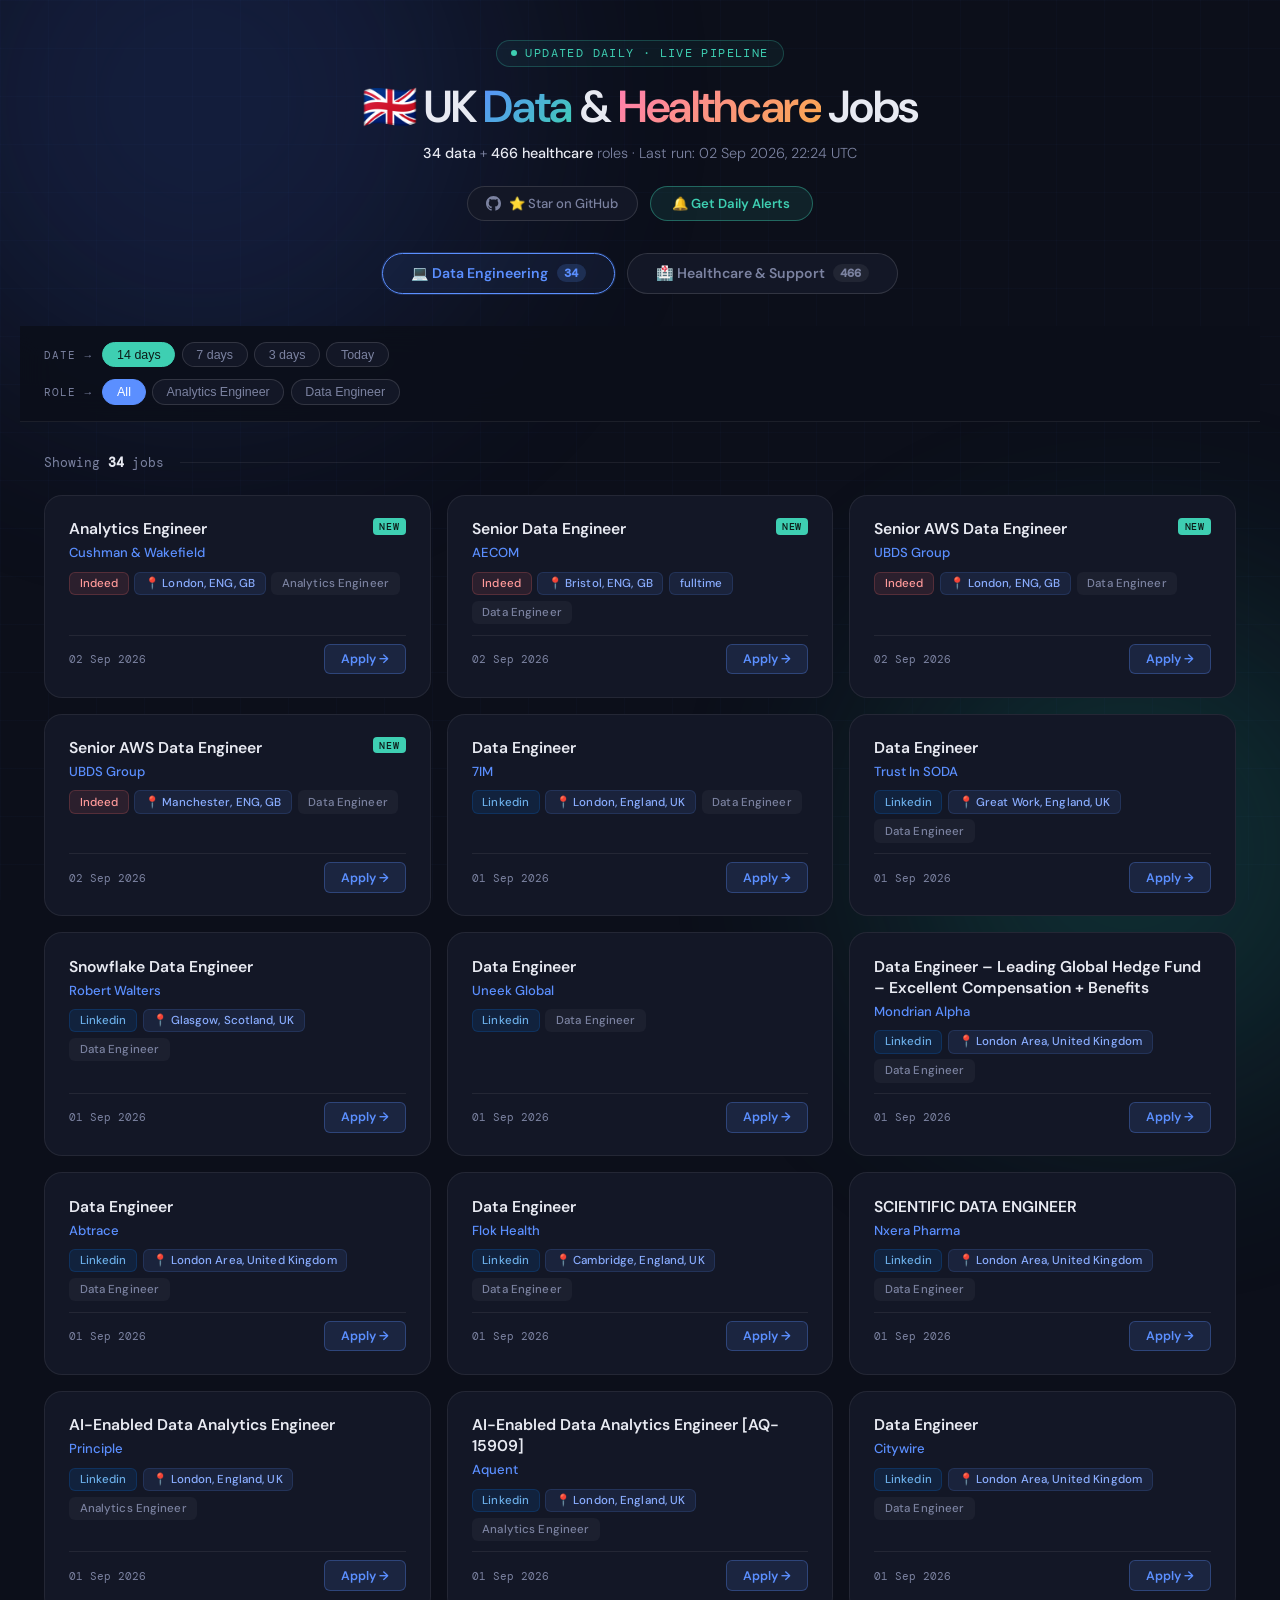
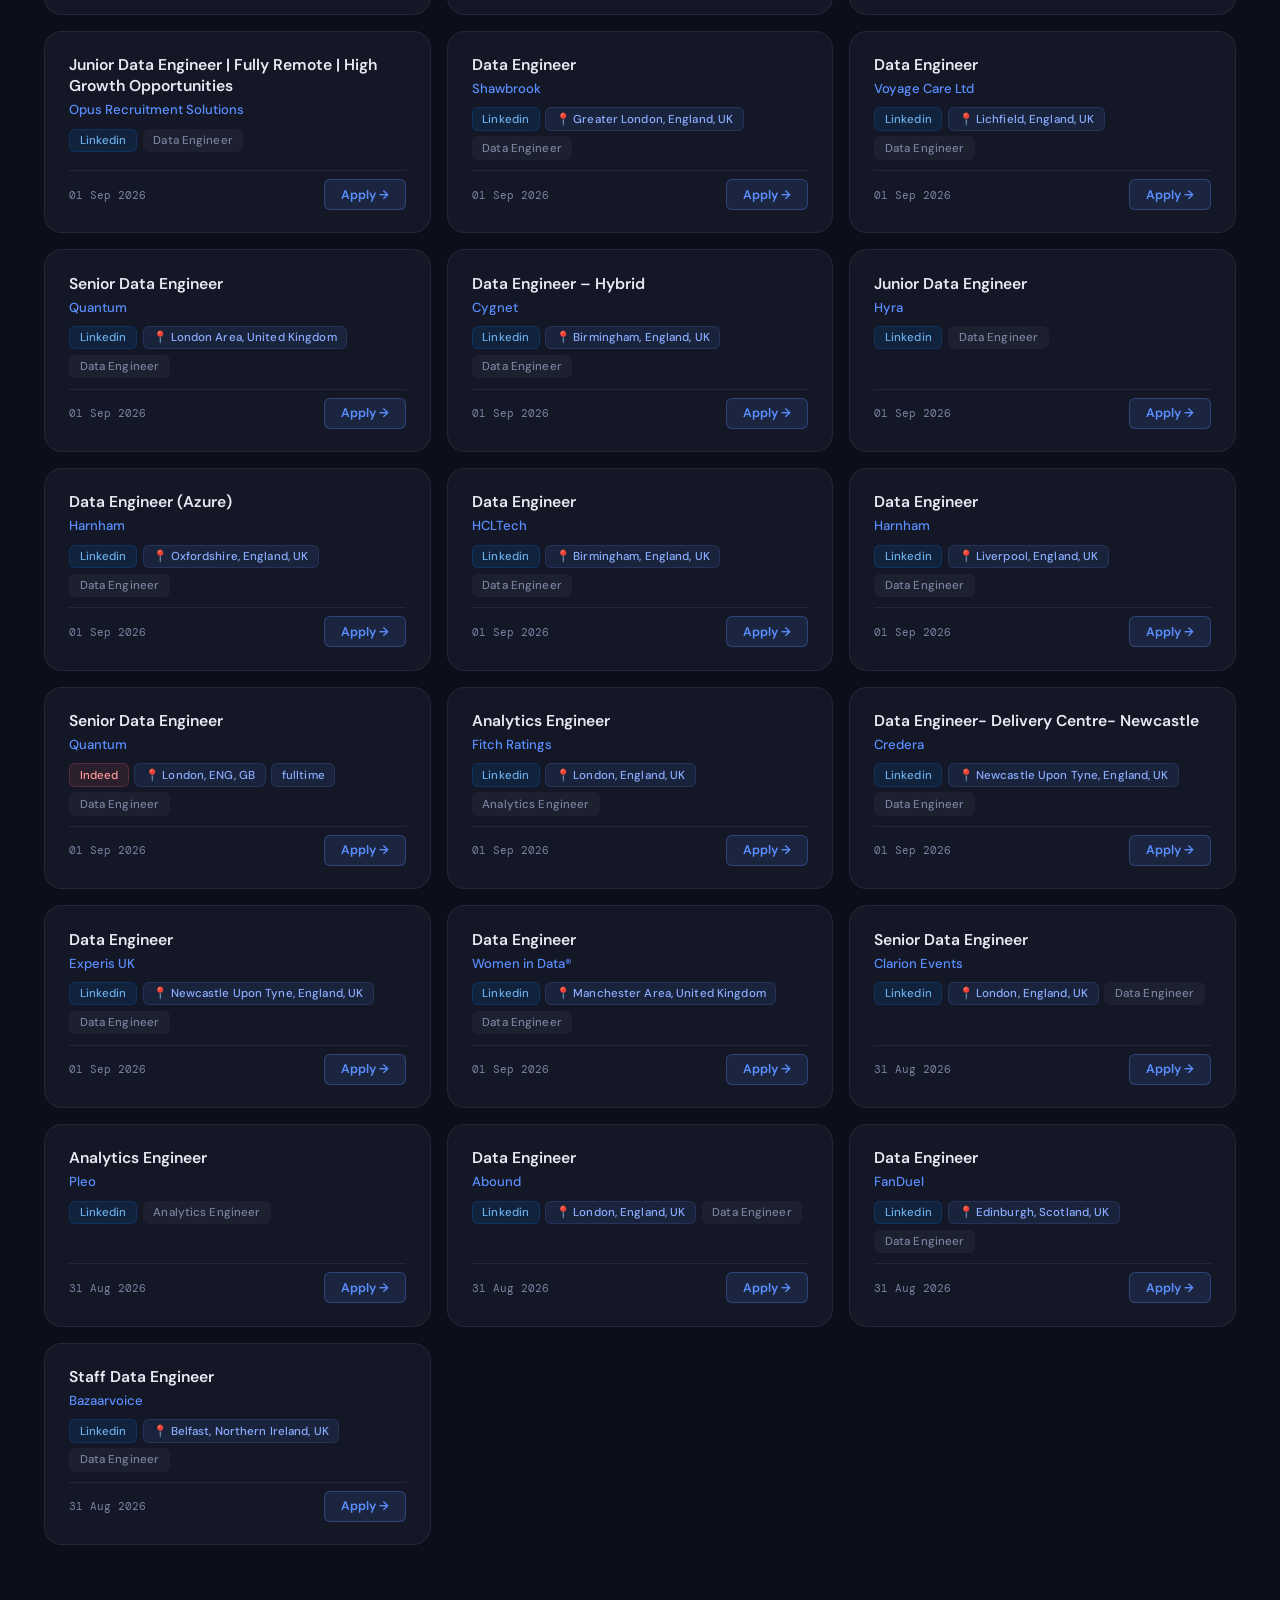
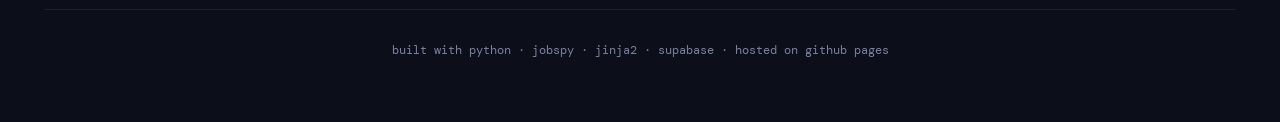
==== commit 3417f032: "daily job update" ====
--- a/index.html
+++ b/index.html
@@ -430,8 +430,8 @@
     <div class="header-eyebrow">Updated daily · live pipeline</div>
     <h1>🇬🇧 UK <span class="de-word">Data</span> &amp; <span class="hc-word">Healthcare</span> Jobs</h1>
     <p class="header-sub">
-      <strong>31 data</strong> + <strong>469 healthcare</strong> roles
-      · Last run: 01 Sep 2026, 22:26 UTC
+      <strong>34 data</strong> + <strong>466 healthcare</strong> roles
+      · Last run: 02 Sep 2026, 22:24 UTC
     </p>
     <div class="header-actions">
       <a class="btn-ghost" href="https://yashwanth-m-v.github.io/Data-hire-UK/" target="_blank" rel="noopener">
@@ -455,11 +455,11 @@
   <div class="section-nav">
     <button class="section-tab de-tab active" onclick="showSection('de')">
       💻 Data Engineering
-      <span class="tab-count" id="de-tab-count">31</span>
+      <span class="tab-count" id="de-tab-count">34</span>
     </button>
     <button class="section-tab hc-tab" onclick="showSection('hc')">
       🏥 Healthcare &amp; Support
-      <span class="tab-count" id="hc-tab-count">469</span>
+      <span class="tab-count" id="hc-tab-count">466</span>
     </button>
   </div>
 
@@ -485,22 +485,422 @@
           
             <button class="chip" data-filter="data-engineer">Data Engineer</button>
           
-            <button class="chip" data-filter="ml-engineer">ML Engineer</button>
-          
-            <button class="chip" data-filter="platform-engineer">Platform Engineer</button>
-          
         </div>
       </div>
     </div>
 
     <div class="stats-bar">
-      <p class="job-count" id="de-job-count">Showing <strong>31</strong> jobs</p>
+      <p class="job-count" id="de-job-count">Showing <strong>34</strong> jobs</p>
       <div class="divider-line"></div>
     </div>
 
     <div class="grid" id="de-grid">
       
       <div class="card de-card"
+           data-role="analytics-engineer"
+           data-date="2026-09-02">
+        <div class="card-header">
+          <div>
+            <div class="card-title">Analytics Engineer</div>
+            <div class="card-company" style="margin-top:0.3rem;">Cushman & Wakefield</div>
+          </div>
+          
+            <span class="new-badge">NEW</span>
+          
+        </div>
+        <div class="card-meta">
+          <span class="badge badge-indeed">Indeed</span>
+          <span class="badge badge-default">📍 London, ENG, GB</span>
+          
+          <span class="badge badge-default" style="background:rgba(255,255,255,0.04);color:var(--muted);border-color:transparent;">Analytics Engineer</span>
+        </div>
+        <div class="card-footer">
+          <span class="card-date">02 Sep 2026</span>
+          <a class="apply-btn" href="https://uk.indeed.com/viewjob?jk=3f11c1428dcd1015" target="_blank" rel="noopener">Apply →</a>
+        </div>
+      </div>
+      
+      <div class="card de-card"
+           data-role="data-engineer"
+           data-date="2026-09-02">
+        <div class="card-header">
+          <div>
+            <div class="card-title">Senior Data Engineer</div>
+            <div class="card-company" style="margin-top:0.3rem;">AECOM</div>
+          </div>
+          
+            <span class="new-badge">NEW</span>
+          
+        </div>
+        <div class="card-meta">
+          <span class="badge badge-indeed">Indeed</span>
+          <span class="badge badge-default">📍 Bristol, ENG, GB</span>
+          <span class="badge badge-default">fulltime</span>
+          <span class="badge badge-default" style="background:rgba(255,255,255,0.04);color:var(--muted);border-color:transparent;">Data Engineer</span>
+        </div>
+        <div class="card-footer">
+          <span class="card-date">02 Sep 2026</span>
+          <a class="apply-btn" href="https://uk.indeed.com/viewjob?jk=c4681d3000fba26d" target="_blank" rel="noopener">Apply →</a>
+        </div>
+      </div>
+      
+      <div class="card de-card"
+           data-role="data-engineer"
+           data-date="2026-09-02">
+        <div class="card-header">
+          <div>
+            <div class="card-title">Senior AWS Data Engineer</div>
+            <div class="card-company" style="margin-top:0.3rem;">UBDS Group</div>
+          </div>
+          
+            <span class="new-badge">NEW</span>
+          
+        </div>
+        <div class="card-meta">
+          <span class="badge badge-indeed">Indeed</span>
+          <span class="badge badge-default">📍 London, ENG, GB</span>
+          
+          <span class="badge badge-default" style="background:rgba(255,255,255,0.04);color:var(--muted);border-color:transparent;">Data Engineer</span>
+        </div>
+        <div class="card-footer">
+          <span class="card-date">02 Sep 2026</span>
+          <a class="apply-btn" href="https://uk.indeed.com/viewjob?jk=aee8a15bea8aa05f" target="_blank" rel="noopener">Apply →</a>
+        </div>
+      </div>
+      
+      <div class="card de-card"
+           data-role="data-engineer"
+           data-date="2026-09-02">
+        <div class="card-header">
+          <div>
+            <div class="card-title">Senior AWS Data Engineer</div>
+            <div class="card-company" style="margin-top:0.3rem;">UBDS Group</div>
+          </div>
+          
+            <span class="new-badge">NEW</span>
+          
+        </div>
+        <div class="card-meta">
+          <span class="badge badge-indeed">Indeed</span>
+          <span class="badge badge-default">📍 Manchester, ENG, GB</span>
+          
+          <span class="badge badge-default" style="background:rgba(255,255,255,0.04);color:var(--muted);border-color:transparent;">Data Engineer</span>
+        </div>
+        <div class="card-footer">
+          <span class="card-date">02 Sep 2026</span>
+          <a class="apply-btn" href="https://uk.indeed.com/viewjob?jk=b3d2124a0e09c1db" target="_blank" rel="noopener">Apply →</a>
+        </div>
+      </div>
+      
+      <div class="card de-card"
+           data-role="data-engineer"
+           data-date="2026-09-01">
+        <div class="card-header">
+          <div>
+            <div class="card-title">Data Engineer</div>
+            <div class="card-company" style="margin-top:0.3rem;">7IM</div>
+          </div>
+          
+        </div>
+        <div class="card-meta">
+          <span class="badge badge-linkedin">Linkedin</span>
+          <span class="badge badge-default">📍 London, England, UK</span>
+          
+          <span class="badge badge-default" style="background:rgba(255,255,255,0.04);color:var(--muted);border-color:transparent;">Data Engineer</span>
+        </div>
+        <div class="card-footer">
+          <span class="card-date">01 Sep 2026</span>
+          <a class="apply-btn" href="https://www.linkedin.com/jobs/view/4460647594" target="_blank" rel="noopener">Apply →</a>
+        </div>
+      </div>
+      
+      <div class="card de-card"
+           data-role="data-engineer"
+           data-date="2026-09-01">
+        <div class="card-header">
+          <div>
+            <div class="card-title">Data Engineer</div>
+            <div class="card-company" style="margin-top:0.3rem;">Trust In SODA</div>
+          </div>
+          
+        </div>
+        <div class="card-meta">
+          <span class="badge badge-linkedin">Linkedin</span>
+          <span class="badge badge-default">📍 Great Work, England, UK</span>
+          
+          <span class="badge badge-default" style="background:rgba(255,255,255,0.04);color:var(--muted);border-color:transparent;">Data Engineer</span>
+        </div>
+        <div class="card-footer">
+          <span class="card-date">01 Sep 2026</span>
+          <a class="apply-btn" href="https://www.linkedin.com/jobs/view/4461725175" target="_blank" rel="noopener">Apply →</a>
+        </div>
+      </div>
+      
+      <div class="card de-card"
+           data-role="data-engineer"
+           data-date="2026-09-01">
+        <div class="card-header">
+          <div>
+            <div class="card-title">Snowflake Data Engineer</div>
+            <div class="card-company" style="margin-top:0.3rem;">Robert Walters</div>
+          </div>
+          
+        </div>
+        <div class="card-meta">
+          <span class="badge badge-linkedin">Linkedin</span>
+          <span class="badge badge-default">📍 Glasgow, Scotland, UK</span>
+          
+          <span class="badge badge-default" style="background:rgba(255,255,255,0.04);color:var(--muted);border-color:transparent;">Data Engineer</span>
+        </div>
+        <div class="card-footer">
+          <span class="card-date">01 Sep 2026</span>
+          <a class="apply-btn" href="https://www.linkedin.com/jobs/view/4461790229" target="_blank" rel="noopener">Apply →</a>
+        </div>
+      </div>
+      
+      <div class="card de-card"
+           data-role="data-engineer"
+           data-date="2026-09-01">
+        <div class="card-header">
+          <div>
+            <div class="card-title">Data Engineer</div>
+            <div class="card-company" style="margin-top:0.3rem;">Uneek Global</div>
+          </div>
+          
+        </div>
+        <div class="card-meta">
+          <span class="badge badge-linkedin">Linkedin</span>
+          
+          
+          <span class="badge badge-default" style="background:rgba(255,255,255,0.04);color:var(--muted);border-color:transparent;">Data Engineer</span>
+        </div>
+        <div class="card-footer">
+          <span class="card-date">01 Sep 2026</span>
+          <a class="apply-btn" href="https://www.linkedin.com/jobs/view/4453113151" target="_blank" rel="noopener">Apply →</a>
+        </div>
+      </div>
+      
+      <div class="card de-card"
+           data-role="data-engineer"
+           data-date="2026-09-01">
+        <div class="card-header">
+          <div>
+            <div class="card-title">Data Engineer – Leading Global Hedge Fund – Excellent Compensation + Benefits</div>
+            <div class="card-company" style="margin-top:0.3rem;">Mondrian Alpha</div>
+          </div>
+          
+        </div>
+        <div class="card-meta">
+          <span class="badge badge-linkedin">Linkedin</span>
+          <span class="badge badge-default">📍 London Area, United Kingdom</span>
+          
+          <span class="badge badge-default" style="background:rgba(255,255,255,0.04);color:var(--muted);border-color:transparent;">Data Engineer</span>
+        </div>
+        <div class="card-footer">
+          <span class="card-date">01 Sep 2026</span>
+          <a class="apply-btn" href="https://www.linkedin.com/jobs/view/4441581926" target="_blank" rel="noopener">Apply →</a>
+        </div>
+      </div>
+      
+      <div class="card de-card"
+           data-role="data-engineer"
+           data-date="2026-09-01">
+        <div class="card-header">
+          <div>
+            <div class="card-title">Data Engineer</div>
+            <div class="card-company" style="margin-top:0.3rem;">Abtrace</div>
+          </div>
+          
+        </div>
+        <div class="card-meta">
+          <span class="badge badge-linkedin">Linkedin</span>
+          <span class="badge badge-default">📍 London Area, United Kingdom</span>
+          
+          <span class="badge badge-default" style="background:rgba(255,255,255,0.04);color:var(--muted);border-color:transparent;">Data Engineer</span>
+        </div>
+        <div class="card-footer">
+          <span class="card-date">01 Sep 2026</span>
+          <a class="apply-btn" href="https://www.linkedin.com/jobs/view/4460205856" target="_blank" rel="noopener">Apply →</a>
+        </div>
+      </div>
+      
+      <div class="card de-card"
+           data-role="data-engineer"
+           data-date="2026-09-01">
+        <div class="card-header">
+          <div>
+            <div class="card-title">Data Engineer</div>
+            <div class="card-company" style="margin-top:0.3rem;">Flok Health</div>
+          </div>
+          
+        </div>
+        <div class="card-meta">
+          <span class="badge badge-linkedin">Linkedin</span>
+          <span class="badge badge-default">📍 Cambridge, England, UK</span>
+          
+          <span class="badge badge-default" style="background:rgba(255,255,255,0.04);color:var(--muted);border-color:transparent;">Data Engineer</span>
+        </div>
+        <div class="card-footer">
+          <span class="card-date">01 Sep 2026</span>
+          <a class="apply-btn" href="https://www.linkedin.com/jobs/view/4460213276" target="_blank" rel="noopener">Apply →</a>
+        </div>
+      </div>
+      
+      <div class="card de-card"
+           data-role="data-engineer"
+           data-date="2026-09-01">
+        <div class="card-header">
+          <div>
+            <div class="card-title">SCIENTIFIC DATA ENGINEER</div>
+            <div class="card-company" style="margin-top:0.3rem;">Nxera Pharma</div>
+          </div>
+          
+        </div>
+        <div class="card-meta">
+          <span class="badge badge-linkedin">Linkedin</span>
+          <span class="badge badge-default">📍 London Area, United Kingdom</span>
+          
+          <span class="badge badge-default" style="background:rgba(255,255,255,0.04);color:var(--muted);border-color:transparent;">Data Engineer</span>
+        </div>
+        <div class="card-footer">
+          <span class="card-date">01 Sep 2026</span>
+          <a class="apply-btn" href="https://www.linkedin.com/jobs/view/4461791009" target="_blank" rel="noopener">Apply →</a>
+        </div>
+      </div>
+      
+      <div class="card de-card"
+           data-role="analytics-engineer"
+           data-date="2026-09-01">
+        <div class="card-header">
+          <div>
+            <div class="card-title">AI-Enabled Data Analytics Engineer</div>
+            <div class="card-company" style="margin-top:0.3rem;">Principle</div>
+          </div>
+          
+        </div>
+        <div class="card-meta">
+          <span class="badge badge-linkedin">Linkedin</span>
+          <span class="badge badge-default">📍 London, England, UK</span>
+          
+          <span class="badge badge-default" style="background:rgba(255,255,255,0.04);color:var(--muted);border-color:transparent;">Analytics Engineer</span>
+        </div>
+        <div class="card-footer">
+          <span class="card-date">01 Sep 2026</span>
+          <a class="apply-btn" href="https://www.linkedin.com/jobs/view/4461723710" target="_blank" rel="noopener">Apply →</a>
+        </div>
+      </div>
+      
+      <div class="card de-card"
+           data-role="analytics-engineer"
+           data-date="2026-09-01">
+        <div class="card-header">
+          <div>
+            <div class="card-title">AI-Enabled Data Analytics Engineer [AQ-15909]</div>
+            <div class="card-company" style="margin-top:0.3rem;">Aquent</div>
+          </div>
+          
+        </div>
+        <div class="card-meta">
+          <span class="badge badge-linkedin">Linkedin</span>
+          <span class="badge badge-default">📍 London, England, UK</span>
+          
+          <span class="badge badge-default" style="background:rgba(255,255,255,0.04);color:var(--muted);border-color:transparent;">Analytics Engineer</span>
+        </div>
+        <div class="card-footer">
+          <span class="card-date">01 Sep 2026</span>
+          <a class="apply-btn" href="https://www.linkedin.com/jobs/view/4459545619" target="_blank" rel="noopener">Apply →</a>
+        </div>
+      </div>
+      
+      <div class="card de-card"
+           data-role="data-engineer"
+           data-date="2026-09-01">
+        <div class="card-header">
+          <div>
+            <div class="card-title">Data Engineer</div>
+            <div class="card-company" style="margin-top:0.3rem;">Citywire</div>
+          </div>
+          
+        </div>
+        <div class="card-meta">
+          <span class="badge badge-linkedin">Linkedin</span>
+          <span class="badge badge-default">📍 London Area, United Kingdom</span>
+          
+          <span class="badge badge-default" style="background:rgba(255,255,255,0.04);color:var(--muted);border-color:transparent;">Data Engineer</span>
+        </div>
+        <div class="card-footer">
+          <span class="card-date">01 Sep 2026</span>
+          <a class="apply-btn" href="https://www.linkedin.com/jobs/view/4460219112" target="_blank" rel="noopener">Apply →</a>
+        </div>
+      </div>
+      
+      <div class="card de-card"
+           data-role="data-engineer"
+           data-date="2026-09-01">
+        <div class="card-header">
+          <div>
+            <div class="card-title">Junior Data Engineer | Fully Remote | High Growth Opportunities</div>
+            <div class="card-company" style="margin-top:0.3rem;">Opus Recruitment Solutions</div>
+          </div>
+          
+        </div>
+        <div class="card-meta">
+          <span class="badge badge-linkedin">Linkedin</span>
+          
+          
+          <span class="badge badge-default" style="background:rgba(255,255,255,0.04);color:var(--muted);border-color:transparent;">Data Engineer</span>
+        </div>
+        <div class="card-footer">
+          <span class="card-date">01 Sep 2026</span>
+          <a class="apply-btn" href="https://www.linkedin.com/jobs/view/4460619929" target="_blank" rel="noopener">Apply →</a>
+        </div>
+      </div>
+      
+      <div class="card de-card"
+           data-role="data-engineer"
+           data-date="2026-09-01">
+        <div class="card-header">
+          <div>
+            <div class="card-title">Data Engineer</div>
+            <div class="card-company" style="margin-top:0.3rem;">Shawbrook</div>
+          </div>
+          
+        </div>
+        <div class="card-meta">
+          <span class="badge badge-linkedin">Linkedin</span>
+          <span class="badge badge-default">📍 Greater London, England, UK</span>
+          
+          <span class="badge badge-default" style="background:rgba(255,255,255,0.04);color:var(--muted);border-color:transparent;">Data Engineer</span>
+        </div>
+        <div class="card-footer">
+          <span class="card-date">01 Sep 2026</span>
+          <a class="apply-btn" href="https://www.linkedin.com/jobs/view/4461780637" target="_blank" rel="noopener">Apply →</a>
+        </div>
+      </div>
+      
+      <div class="card de-card"
+           data-role="data-engineer"
+           data-date="2026-09-01">
+        <div class="card-header">
+          <div>
+            <div class="card-title">Data Engineer</div>
+            <div class="card-company" style="margin-top:0.3rem;">Voyage Care Ltd</div>
+          </div>
+          
+        </div>
+        <div class="card-meta">
+          <span class="badge badge-linkedin">Linkedin</span>
+          <span class="badge badge-default">📍 Lichfield, England, UK</span>
+          
+          <span class="badge badge-default" style="background:rgba(255,255,255,0.04);color:var(--muted);border-color:transparent;">Data Engineer</span>
+        </div>
+        <div class="card-footer">
+          <span class="card-date">01 Sep 2026</span>
+          <a class="apply-btn" href="https://www.linkedin.com/jobs/view/4460287405" target="_blank" rel="noopener">Apply →</a>
+        </div>
+      </div>
+      
+      <div class="card de-card"
            data-role="data-engineer"
            data-date="2026-09-01">
         <div class="card-header">
@@ -509,7 +909,137 @@
             <div class="card-company" style="margin-top:0.3rem;">Quantum</div>
           </div>
           
-            <span class="new-badge">NEW</span>
+        </div>
+        <div class="card-meta">
+          <span class="badge badge-linkedin">Linkedin</span>
+          <span class="badge badge-default">📍 London Area, United Kingdom</span>
+          
+          <span class="badge badge-default" style="background:rgba(255,255,255,0.04);color:var(--muted);border-color:transparent;">Data Engineer</span>
+        </div>
+        <div class="card-footer">
+          <span class="card-date">01 Sep 2026</span>
+          <a class="apply-btn" href="https://www.linkedin.com/jobs/view/4460635451" target="_blank" rel="noopener">Apply →</a>
+        </div>
+      </div>
+      
+      <div class="card de-card"
+           data-role="data-engineer"
+           data-date="2026-09-01">
+        <div class="card-header">
+          <div>
+            <div class="card-title">Data Engineer – Hybrid</div>
+            <div class="card-company" style="margin-top:0.3rem;">Cygnet</div>
+          </div>
+          
+        </div>
+        <div class="card-meta">
+          <span class="badge badge-linkedin">Linkedin</span>
+          <span class="badge badge-default">📍 Birmingham, England, UK</span>
+          
+          <span class="badge badge-default" style="background:rgba(255,255,255,0.04);color:var(--muted);border-color:transparent;">Data Engineer</span>
+        </div>
+        <div class="card-footer">
+          <span class="card-date">01 Sep 2026</span>
+          <a class="apply-btn" href="https://www.linkedin.com/jobs/view/4460651184" target="_blank" rel="noopener">Apply →</a>
+        </div>
+      </div>
+      
+      <div class="card de-card"
+           data-role="data-engineer"
+           data-date="2026-09-01">
+        <div class="card-header">
+          <div>
+            <div class="card-title">Junior Data Engineer</div>
+            <div class="card-company" style="margin-top:0.3rem;">Hyra</div>
+          </div>
+          
+        </div>
+        <div class="card-meta">
+          <span class="badge badge-linkedin">Linkedin</span>
+          
+          
+          <span class="badge badge-default" style="background:rgba(255,255,255,0.04);color:var(--muted);border-color:transparent;">Data Engineer</span>
+        </div>
+        <div class="card-footer">
+          <span class="card-date">01 Sep 2026</span>
+          <a class="apply-btn" href="https://www.linkedin.com/jobs/view/4462037177" target="_blank" rel="noopener">Apply →</a>
+        </div>
+      </div>
+      
+      <div class="card de-card"
+           data-role="data-engineer"
+           data-date="2026-09-01">
+        <div class="card-header">
+          <div>
+            <div class="card-title">Data Engineer (Azure)</div>
+            <div class="card-company" style="margin-top:0.3rem;">Harnham</div>
+          </div>
+          
+        </div>
+        <div class="card-meta">
+          <span class="badge badge-linkedin">Linkedin</span>
+          <span class="badge badge-default">📍 Oxfordshire, England, UK</span>
+          
+          <span class="badge badge-default" style="background:rgba(255,255,255,0.04);color:var(--muted);border-color:transparent;">Data Engineer</span>
+        </div>
+        <div class="card-footer">
+          <span class="card-date">01 Sep 2026</span>
+          <a class="apply-btn" href="https://www.linkedin.com/jobs/view/4460238687" target="_blank" rel="noopener">Apply →</a>
+        </div>
+      </div>
+      
+      <div class="card de-card"
+           data-role="data-engineer"
+           data-date="2026-09-01">
+        <div class="card-header">
+          <div>
+            <div class="card-title">Data Engineer</div>
+            <div class="card-company" style="margin-top:0.3rem;">HCLTech</div>
+          </div>
+          
+        </div>
+        <div class="card-meta">
+          <span class="badge badge-linkedin">Linkedin</span>
+          <span class="badge badge-default">📍 Birmingham, England, UK</span>
+          
+          <span class="badge badge-default" style="background:rgba(255,255,255,0.04);color:var(--muted);border-color:transparent;">Data Engineer</span>
+        </div>
+        <div class="card-footer">
+          <span class="card-date">01 Sep 2026</span>
+          <a class="apply-btn" href="https://www.linkedin.com/jobs/view/4462008990" target="_blank" rel="noopener">Apply →</a>
+        </div>
+      </div>
+      
+      <div class="card de-card"
+           data-role="data-engineer"
+           data-date="2026-09-01">
+        <div class="card-header">
+          <div>
+            <div class="card-title">Data Engineer</div>
+            <div class="card-company" style="margin-top:0.3rem;">Harnham</div>
+          </div>
+          
+        </div>
+        <div class="card-meta">
+          <span class="badge badge-linkedin">Linkedin</span>
+          <span class="badge badge-default">📍 Liverpool, England, UK</span>
+          
+          <span class="badge badge-default" style="background:rgba(255,255,255,0.04);color:var(--muted);border-color:transparent;">Data Engineer</span>
+        </div>
+        <div class="card-footer">
+          <span class="card-date">01 Sep 2026</span>
+          <a class="apply-btn" href="https://www.linkedin.com/jobs/view/4460616014" target="_blank" rel="noopener">Apply →</a>
+        </div>
+      </div>
+      
+      <div class="card de-card"
+           data-role="data-engineer"
+           data-date="2026-09-01">
+        <div class="card-header">
+          <div>
+            <div class="card-title">Senior Data Engineer</div>
+            <div class="card-company" style="margin-top:0.3rem;">Quantum</div>
+          </div>
           
         </div>
         <div class="card-meta">
@@ -525,24 +1055,90 @@
       </div>
       
       <div class="card de-card"
+           data-role="analytics-engineer"
+           data-date="2026-09-01">
+        <div class="card-header">
+          <div>
+            <div class="card-title">Analytics Engineer</div>
+            <div class="card-company" style="margin-top:0.3rem;">Fitch Ratings</div>
+          </div>
+          
+        </div>
+        <div class="card-meta">
+          <span class="badge badge-linkedin">Linkedin</span>
+          <span class="badge badge-default">📍 London, England, UK</span>
+          
+          <span class="badge badge-default" style="background:rgba(255,255,255,0.04);color:var(--muted);border-color:transparent;">Analytics Engineer</span>
+        </div>
+        <div class="card-footer">
+          <span class="card-date">01 Sep 2026</span>
+          <a class="apply-btn" href="https://www.linkedin.com/jobs/view/4405357338" target="_blank" rel="noopener">Apply →</a>
+        </div>
+      </div>
+      
+      <div class="card de-card"
            data-role="data-engineer"
-           data-date="2026-08-31">
-        <div class="card-header">
-          <div>
-            <div class="card-title">Senior Data Engineer</div>
-            <div class="card-company" style="margin-top:0.3rem;">Pandora</div>
-          </div>
-          
-        </div>
-        <div class="card-meta">
-          <span class="badge badge-linkedin">Linkedin</span>
-          <span class="badge badge-default">📍 London, England, UK</span>
+           data-date="2026-09-01">
+        <div class="card-header">
+          <div>
+            <div class="card-title">Data Engineer- Delivery Centre- Newcastle</div>
+            <div class="card-company" style="margin-top:0.3rem;">Credera</div>
+          </div>
+          
+        </div>
+        <div class="card-meta">
+          <span class="badge badge-linkedin">Linkedin</span>
+          <span class="badge badge-default">📍 Newcastle Upon Tyne, England, UK</span>
           
           <span class="badge badge-default" style="background:rgba(255,255,255,0.04);color:var(--muted);border-color:transparent;">Data Engineer</span>
         </div>
         <div class="card-footer">
-          <span class="card-date">31 Aug 2026</span>
-          <a class="apply-btn" href="https://www.linkedin.com/jobs/view/4460035057" target="_blank" rel="noopener">Apply →</a>
+          <span class="card-date">01 Sep 2026</span>
+          <a class="apply-btn" href="https://www.linkedin.com/jobs/view/4451124433" target="_blank" rel="noopener">Apply →</a>
+        </div>
+      </div>
+      
+      <div class="card de-card"
+           data-role="data-engineer"
+           data-date="2026-09-01">
+        <div class="card-header">
+          <div>
+            <div class="card-title">Data Engineer</div>
+            <div class="card-company" style="margin-top:0.3rem;">Experis UK</div>
+          </div>
+          
+        </div>
+        <div class="card-meta">
+          <span class="badge badge-linkedin">Linkedin</span>
+          <span class="badge badge-default">📍 Newcastle Upon Tyne, England, UK</span>
+          
+          <span class="badge badge-default" style="background:rgba(255,255,255,0.04);color:var(--muted);border-color:transparent;">Data Engineer</span>
+        </div>
+        <div class="card-footer">
+          <span class="card-date">01 Sep 2026</span>
+          <a class="apply-btn" href="https://www.linkedin.com/jobs/view/4460263114" target="_blank" rel="noopener">Apply →</a>
+        </div>
+      </div>
+      
+      <div class="card de-card"
+           data-role="data-engineer"
+           data-date="2026-09-01">
+        <div class="card-header">
+          <div>
+            <div class="card-title">Data Engineer</div>
+            <div class="card-company" style="margin-top:0.3rem;">Women in Data®</div>
+          </div>
+          
+        </div>
+        <div class="card-meta">
+          <span class="badge badge-linkedin">Linkedin</span>
+          <span class="badge badge-default">📍 Manchester Area, United Kingdom</span>
+          
+          <span class="badge badge-default" style="background:rgba(255,255,255,0.04);color:var(--muted);border-color:transparent;">Data Engineer</span>
+        </div>
+        <div class="card-footer">
+          <span class="card-date">01 Sep 2026</span>
+          <a class="apply-btn" href="https://www.linkedin.com/jobs/view/4459536633" target="_blank" rel="noopener">Apply →</a>
         </div>
       </div>
       
@@ -569,24 +1165,24 @@
       </div>
       
       <div class="card de-card"
-           data-role="data-engineer"
+           data-role="analytics-engineer"
            data-date="2026-08-31">
         <div class="card-header">
           <div>
-            <div class="card-title">Data Engineer</div>
-            <div class="card-company" style="margin-top:0.3rem;">Abound</div>
-          </div>
-          
-        </div>
-        <div class="card-meta">
-          <span class="badge badge-linkedin">Linkedin</span>
-          <span class="badge badge-default">📍 London, England, UK</span>
-          
-          <span class="badge badge-default" style="background:rgba(255,255,255,0.04);color:var(--muted);border-color:transparent;">Data Engineer</span>
+            <div class="card-title">Analytics Engineer</div>
+            <div class="card-company" style="margin-top:0.3rem;">Pleo</div>
+          </div>
+          
+        </div>
+        <div class="card-meta">
+          <span class="badge badge-linkedin">Linkedin</span>
+          
+          
+          <span class="badge badge-default" style="background:rgba(255,255,255,0.04);color:var(--muted);border-color:transparent;">Analytics Engineer</span>
         </div>
         <div class="card-footer">
           <span class="card-date">31 Aug 2026</span>
-          <a class="apply-btn" href="https://www.linkedin.com/jobs/view/4405333727" target="_blank" rel="noopener">Apply →</a>
+          <a class="apply-btn" href="https://www.linkedin.com/jobs/view/4461240437" target="_blank" rel="noopener">Apply →</a>
         </div>
       </div>
       
@@ -596,63 +1192,19 @@
         <div class="card-header">
           <div>
             <div class="card-title">Data Engineer</div>
-            <div class="card-company" style="margin-top:0.3rem;">FanDuel</div>
-          </div>
-          
-        </div>
-        <div class="card-meta">
-          <span class="badge badge-linkedin">Linkedin</span>
-          <span class="badge badge-default">📍 Edinburgh, Scotland, UK</span>
+            <div class="card-company" style="margin-top:0.3rem;">Abound</div>
+          </div>
+          
+        </div>
+        <div class="card-meta">
+          <span class="badge badge-linkedin">Linkedin</span>
+          <span class="badge badge-default">📍 London, England, UK</span>
           
           <span class="badge badge-default" style="background:rgba(255,255,255,0.04);color:var(--muted);border-color:transparent;">Data Engineer</span>
         </div>
         <div class="card-footer">
           <span class="card-date">31 Aug 2026</span>
-          <a class="apply-btn" href="https://www.linkedin.com/jobs/view/4449545811" target="_blank" rel="noopener">Apply →</a>
-        </div>
-      </div>
-      
-      <div class="card de-card"
-           data-role="analytics-engineer"
-           data-date="2026-08-31">
-        <div class="card-header">
-          <div>
-            <div class="card-title">Analytics Engineer</div>
-            <div class="card-company" style="margin-top:0.3rem;">Pleo</div>
-          </div>
-          
-        </div>
-        <div class="card-meta">
-          <span class="badge badge-linkedin">Linkedin</span>
-          
-          
-          <span class="badge badge-default" style="background:rgba(255,255,255,0.04);color:var(--muted);border-color:transparent;">Analytics Engineer</span>
-        </div>
-        <div class="card-footer">
-          <span class="card-date">31 Aug 2026</span>
-          <a class="apply-btn" href="https://www.linkedin.com/jobs/view/4461240437" target="_blank" rel="noopener">Apply →</a>
-        </div>
-      </div>
-      
-      <div class="card de-card"
-           data-role="analytics-engineer"
-           data-date="2026-08-31">
-        <div class="card-header">
-          <div>
-            <div class="card-title">Analytics Engineer</div>
-            <div class="card-company" style="margin-top:0.3rem;">Pleo</div>
-          </div>
-          
-        </div>
-        <div class="card-meta">
-          <span class="badge badge-linkedin">Linkedin</span>
-          <span class="badge badge-default">📍 London, England, UK</span>
-          
-          <span class="badge badge-default" style="background:rgba(255,255,255,0.04);color:var(--muted);border-color:transparent;">Analytics Engineer</span>
-        </div>
-        <div class="card-footer">
-          <span class="card-date">31 Aug 2026</span>
-          <a class="apply-btn" href="https://www.linkedin.com/jobs/view/4461257190" target="_blank" rel="noopener">Apply →</a>
+          <a class="apply-btn" href="https://www.linkedin.com/jobs/view/4405333727" target="_blank" rel="noopener">Apply →</a>
         </div>
       </div>
       
@@ -661,526 +1213,42 @@
            data-date="2026-08-31">
         <div class="card-header">
           <div>
-            <div class="card-title">Data Engineer – AWS</div>
-            <div class="card-company" style="margin-top:0.3rem;">Datatech Analytics</div>
-          </div>
-          
-        </div>
-        <div class="card-meta">
-          <span class="badge badge-linkedin">Linkedin</span>
-          <span class="badge badge-default">📍 London Area, United Kingdom</span>
+            <div class="card-title">Data Engineer</div>
+            <div class="card-company" style="margin-top:0.3rem;">FanDuel</div>
+          </div>
+          
+        </div>
+        <div class="card-meta">
+          <span class="badge badge-linkedin">Linkedin</span>
+          <span class="badge badge-default">📍 Edinburgh, Scotland, UK</span>
           
           <span class="badge badge-default" style="background:rgba(255,255,255,0.04);color:var(--muted);border-color:transparent;">Data Engineer</span>
         </div>
         <div class="card-footer">
           <span class="card-date">31 Aug 2026</span>
-          <a class="apply-btn" href="https://www.linkedin.com/jobs/view/4460069640" target="_blank" rel="noopener">Apply →</a>
+          <a class="apply-btn" href="https://www.linkedin.com/jobs/view/4449545811" target="_blank" rel="noopener">Apply →</a>
         </div>
       </div>
       
       <div class="card de-card"
            data-role="data-engineer"
-           data-date="2026-08-30">
-        <div class="card-header">
-          <div>
-            <div class="card-title">Data Engineer I (Remote)</div>
-            <div class="card-company" style="margin-top:0.3rem;">Quik Hire Staffing</div>
-          </div>
-          
-        </div>
-        <div class="card-meta">
-          <span class="badge badge-linkedin">Linkedin</span>
-          
+           data-date="2026-08-31">
+        <div class="card-header">
+          <div>
+            <div class="card-title">Staff Data Engineer</div>
+            <div class="card-company" style="margin-top:0.3rem;">Bazaarvoice</div>
+          </div>
+          
+        </div>
+        <div class="card-meta">
+          <span class="badge badge-linkedin">Linkedin</span>
+          <span class="badge badge-default">📍 Belfast, Northern Ireland, UK</span>
           
           <span class="badge badge-default" style="background:rgba(255,255,255,0.04);color:var(--muted);border-color:transparent;">Data Engineer</span>
         </div>
         <div class="card-footer">
-          <span class="card-date">30 Aug 2026</span>
-          <a class="apply-btn" href="https://www.linkedin.com/jobs/view/4460868363" target="_blank" rel="noopener">Apply →</a>
-        </div>
-      </div>
-      
-      <div class="card de-card"
-           data-role="data-engineer"
-           data-date="2026-08-30">
-        <div class="card-header">
-          <div>
-            <div class="card-title">Senior Data Engineer, Python, Spark</div>
-            <div class="card-company" style="margin-top:0.3rem;">Roku</div>
-          </div>
-          
-        </div>
-        <div class="card-meta">
-          <span class="badge badge-linkedin">Linkedin</span>
-          <span class="badge badge-default">📍 Salford, England, UK</span>
-          
-          <span class="badge badge-default" style="background:rgba(255,255,255,0.04);color:var(--muted);border-color:transparent;">Data Engineer</span>
-        </div>
-        <div class="card-footer">
-          <span class="card-date">30 Aug 2026</span>
-          <a class="apply-btn" href="https://www.linkedin.com/jobs/view/4414575615" target="_blank" rel="noopener">Apply →</a>
-        </div>
-      </div>
-      
-      <div class="card de-card"
-           data-role="data-engineer"
-           data-date="2026-08-30">
-        <div class="card-header">
-          <div>
-            <div class="card-title">Data Engineer</div>
-            <div class="card-company" style="margin-top:0.3rem;">Clio</div>
-          </div>
-          
-        </div>
-        <div class="card-meta">
-          <span class="badge badge-linkedin">Linkedin</span>
-          <span class="badge badge-default">📍 Manchester, England, UK</span>
-          
-          <span class="badge badge-default" style="background:rgba(255,255,255,0.04);color:var(--muted);border-color:transparent;">Data Engineer</span>
-        </div>
-        <div class="card-footer">
-          <span class="card-date">30 Aug 2026</span>
-          <a class="apply-btn" href="https://www.linkedin.com/jobs/view/4424555812" target="_blank" rel="noopener">Apply →</a>
-        </div>
-      </div>
-      
-      <div class="card de-card"
-           data-role="analytics-engineer"
-           data-date="2026-08-30">
-        <div class="card-header">
-          <div>
-            <div class="card-title">Senior Analytics Engineer</div>
-            <div class="card-company" style="margin-top:0.3rem;">Zilch</div>
-          </div>
-          
-        </div>
-        <div class="card-meta">
-          <span class="badge badge-linkedin">Linkedin</span>
-          <span class="badge badge-default">📍 London Area, United Kingdom</span>
-          
-          <span class="badge badge-default" style="background:rgba(255,255,255,0.04);color:var(--muted);border-color:transparent;">Analytics Engineer</span>
-        </div>
-        <div class="card-footer">
-          <span class="card-date">30 Aug 2026</span>
-          <a class="apply-btn" href="https://www.linkedin.com/jobs/view/4430293979" target="_blank" rel="noopener">Apply →</a>
-        </div>
-      </div>
-      
-      <div class="card de-card"
-           data-role="data-engineer"
-           data-date="2026-08-30">
-        <div class="card-header">
-          <div>
-            <div class="card-title">Data Engineer</div>
-            <div class="card-company" style="margin-top:0.3rem;">Haystack</div>
-          </div>
-          
-        </div>
-        <div class="card-meta">
-          <span class="badge badge-linkedin">Linkedin</span>
-          <span class="badge badge-default">📍 Manchester, England, UK</span>
-          
-          <span class="badge badge-default" style="background:rgba(255,255,255,0.04);color:var(--muted);border-color:transparent;">Data Engineer</span>
-        </div>
-        <div class="card-footer">
-          <span class="card-date">30 Aug 2026</span>
-          <a class="apply-btn" href="https://www.linkedin.com/jobs/view/4461033053" target="_blank" rel="noopener">Apply →</a>
-        </div>
-      </div>
-      
-      <div class="card de-card"
-           data-role="data-engineer"
-           data-date="2026-08-30">
-        <div class="card-header">
-          <div>
-            <div class="card-title">Data Engineer</div>
-            <div class="card-company" style="margin-top:0.3rem;">Loop Recruitment</div>
-          </div>
-          
-        </div>
-        <div class="card-meta">
-          <span class="badge badge-linkedin">Linkedin</span>
-          <span class="badge badge-default">📍 Greater Manchester, England, UK</span>
-          
-          <span class="badge badge-default" style="background:rgba(255,255,255,0.04);color:var(--muted);border-color:transparent;">Data Engineer</span>
-        </div>
-        <div class="card-footer">
-          <span class="card-date">30 Aug 2026</span>
-          <a class="apply-btn" href="https://www.linkedin.com/jobs/view/4461006290" target="_blank" rel="noopener">Apply →</a>
-        </div>
-      </div>
-      
-      <div class="card de-card"
-           data-role="data-engineer"
-           data-date="2026-08-29">
-        <div class="card-header">
-          <div>
-            <div class="card-title">Lead Data Engineer</div>
-            <div class="card-company" style="margin-top:0.3rem;">Midnite</div>
-          </div>
-          
-        </div>
-        <div class="card-meta">
-          <span class="badge badge-linkedin">Linkedin</span>
-          
-          
-          <span class="badge badge-default" style="background:rgba(255,255,255,0.04);color:var(--muted);border-color:transparent;">Data Engineer</span>
-        </div>
-        <div class="card-footer">
-          <span class="card-date">29 Aug 2026</span>
-          <a class="apply-btn" href="https://www.linkedin.com/jobs/view/4441320209" target="_blank" rel="noopener">Apply →</a>
-        </div>
-      </div>
-      
-      <div class="card de-card"
-           data-role="data-engineer"
-           data-date="2026-08-29">
-        <div class="card-header">
-          <div>
-            <div class="card-title">AWS Data Engineer</div>
-            <div class="card-company" style="margin-top:0.3rem;">UBDS Digital</div>
-          </div>
-          
-        </div>
-        <div class="card-meta">
-          <span class="badge badge-linkedin">Linkedin</span>
-          <span class="badge badge-default">📍 London, England, UK</span>
-          
-          <span class="badge badge-default" style="background:rgba(255,255,255,0.04);color:var(--muted);border-color:transparent;">Data Engineer</span>
-        </div>
-        <div class="card-footer">
-          <span class="card-date">29 Aug 2026</span>
-          <a class="apply-btn" href="https://www.linkedin.com/jobs/view/4422909129" target="_blank" rel="noopener">Apply →</a>
-        </div>
-      </div>
-      
-      <div class="card de-card"
-           data-role="data-engineer"
-           data-date="2026-08-29">
-        <div class="card-header">
-          <div>
-            <div class="card-title">Data Engineer (Databricks and AWS)</div>
-            <div class="card-company" style="margin-top:0.3rem;">CGI</div>
-          </div>
-          
-        </div>
-        <div class="card-meta">
-          <span class="badge badge-linkedin">Linkedin</span>
-          <span class="badge badge-default">📍 Leeds, England, UK</span>
-          
-          <span class="badge badge-default" style="background:rgba(255,255,255,0.04);color:var(--muted);border-color:transparent;">Data Engineer</span>
-        </div>
-        <div class="card-footer">
-          <span class="card-date">29 Aug 2026</span>
-          <a class="apply-btn" href="https://www.linkedin.com/jobs/view/4450775411" target="_blank" rel="noopener">Apply →</a>
-        </div>
-      </div>
-      
-      <div class="card de-card"
-           data-role="data-engineer"
-           data-date="2026-08-29">
-        <div class="card-header">
-          <div>
-            <div class="card-title">Data Engineer</div>
-            <div class="card-company" style="margin-top:0.3rem;">BAE Systems</div>
-          </div>
-          
-        </div>
-        <div class="card-meta">
-          <span class="badge badge-linkedin">Linkedin</span>
-          <span class="badge badge-default">📍 London, England, UK</span>
-          
-          <span class="badge badge-default" style="background:rgba(255,255,255,0.04);color:var(--muted);border-color:transparent;">Data Engineer</span>
-        </div>
-        <div class="card-footer">
-          <span class="card-date">29 Aug 2026</span>
-          <a class="apply-btn" href="https://www.linkedin.com/jobs/view/4119724417" target="_blank" rel="noopener">Apply →</a>
-        </div>
-      </div>
-      
-      <div class="card de-card"
-           data-role="data-engineer"
-           data-date="2026-08-29">
-        <div class="card-header">
-          <div>
-            <div class="card-title">Senior Data Engineer</div>
-            <div class="card-company" style="margin-top:0.3rem;">Ontic</div>
-          </div>
-          
-        </div>
-        <div class="card-meta">
-          <span class="badge badge-linkedin">Linkedin</span>
-          <span class="badge badge-default">📍 Tewkesbury, England, UK</span>
-          
-          <span class="badge badge-default" style="background:rgba(255,255,255,0.04);color:var(--muted);border-color:transparent;">Data Engineer</span>
-        </div>
-        <div class="card-footer">
-          <span class="card-date">29 Aug 2026</span>
-          <a class="apply-btn" href="https://www.linkedin.com/jobs/view/4432282745" target="_blank" rel="noopener">Apply →</a>
-        </div>
-      </div>
-      
-      <div class="card de-card"
-           data-role="platform-engineer"
-           data-date="2026-08-29">
-        <div class="card-header">
-          <div>
-            <div class="card-title">Data Platform Engineer - (AWS, Databricks)</div>
-            <div class="card-company" style="margin-top:0.3rem;">Houseful</div>
-          </div>
-          
-        </div>
-        <div class="card-meta">
-          <span class="badge badge-linkedin">Linkedin</span>
-          <span class="badge badge-default">📍 London, England, UK</span>
-          
-          <span class="badge badge-default" style="background:rgba(255,255,255,0.04);color:var(--muted);border-color:transparent;">Platform Engineer</span>
-        </div>
-        <div class="card-footer">
-          <span class="card-date">29 Aug 2026</span>
-          <a class="apply-btn" href="https://www.linkedin.com/jobs/view/4448782229" target="_blank" rel="noopener">Apply →</a>
-        </div>
-      </div>
-      
-      <div class="card de-card"
-           data-role="analytics-engineer"
-           data-date="2026-08-29">
-        <div class="card-header">
-          <div>
-            <div class="card-title">Security Analytics Engineer</div>
-            <div class="card-company" style="margin-top:0.3rem;">Sony Interactive Entertainment</div>
-          </div>
-          
-        </div>
-        <div class="card-meta">
-          <span class="badge badge-linkedin">Linkedin</span>
-          <span class="badge badge-default">📍 London, England, UK</span>
-          
-          <span class="badge badge-default" style="background:rgba(255,255,255,0.04);color:var(--muted);border-color:transparent;">Analytics Engineer</span>
-        </div>
-        <div class="card-footer">
-          <span class="card-date">29 Aug 2026</span>
-          <a class="apply-btn" href="https://www.linkedin.com/jobs/view/4448791952" target="_blank" rel="noopener">Apply →</a>
-        </div>
-      </div>
-      
-      <div class="card de-card"
-           data-role="data-engineer"
-           data-date="2026-08-29">
-        <div class="card-header">
-          <div>
-            <div class="card-title">Data Engineer</div>
-            <div class="card-company" style="margin-top:0.3rem;">Focus Group</div>
-          </div>
-          
-        </div>
-        <div class="card-meta">
-          <span class="badge badge-linkedin">Linkedin</span>
-          <span class="badge badge-default">📍 Shoreham-By-Sea, England, UK</span>
-          
-          <span class="badge badge-default" style="background:rgba(255,255,255,0.04);color:var(--muted);border-color:transparent;">Data Engineer</span>
-        </div>
-        <div class="card-footer">
-          <span class="card-date">29 Aug 2026</span>
-          <a class="apply-btn" href="https://www.linkedin.com/jobs/view/4460805339" target="_blank" rel="noopener">Apply →</a>
-        </div>
-      </div>
-      
-      <div class="card de-card"
-           data-role="analytics-engineer"
-           data-date="2026-08-29">
-        <div class="card-header">
-          <div>
-            <div class="card-title">Analytics Engineer</div>
-            <div class="card-company" style="margin-top:0.3rem;">Currys plc</div>
-          </div>
-          
-        </div>
-        <div class="card-meta">
-          <span class="badge badge-linkedin">Linkedin</span>
-          <span class="badge badge-default">📍 London, England, UK</span>
-          
-          <span class="badge badge-default" style="background:rgba(255,255,255,0.04);color:var(--muted);border-color:transparent;">Analytics Engineer</span>
-        </div>
-        <div class="card-footer">
-          <span class="card-date">29 Aug 2026</span>
-          <a class="apply-btn" href="https://www.linkedin.com/jobs/view/4460815587" target="_blank" rel="noopener">Apply →</a>
-        </div>
-      </div>
-      
-      <div class="card de-card"
-           data-role="ml-engineer"
-           data-date="2026-08-29">
-        <div class="card-header">
-          <div>
-            <div class="card-title">Machine Learning Engineer</div>
-            <div class="card-company" style="margin-top:0.3rem;">Gensler</div>
-          </div>
-          
-        </div>
-        <div class="card-meta">
-          <span class="badge badge-linkedin">Linkedin</span>
-          <span class="badge badge-default">📍 London, England, UK</span>
-          
-          <span class="badge badge-default" style="background:rgba(255,255,255,0.04);color:var(--muted);border-color:transparent;">ML Engineer</span>
-        </div>
-        <div class="card-footer">
-          <span class="card-date">29 Aug 2026</span>
-          <a class="apply-btn" href="https://www.linkedin.com/jobs/view/4460536928" target="_blank" rel="noopener">Apply →</a>
-        </div>
-      </div>
-      
-      <div class="card de-card"
-           data-role="data-engineer"
-           data-date="2026-08-29">
-        <div class="card-header">
-          <div>
-            <div class="card-title">Data Engineer (Staff - Frontier)</div>
-            <div class="card-company" style="margin-top:0.3rem;">Codesearch AI</div>
-          </div>
-          
-        </div>
-        <div class="card-meta">
-          <span class="badge badge-linkedin">Linkedin</span>
-          <span class="badge badge-default">📍 London Area, United Kingdom</span>
-          
-          <span class="badge badge-default" style="background:rgba(255,255,255,0.04);color:var(--muted);border-color:transparent;">Data Engineer</span>
-        </div>
-        <div class="card-footer">
-          <span class="card-date">29 Aug 2026</span>
-          <a class="apply-btn" href="https://www.linkedin.com/jobs/view/4460806515" target="_blank" rel="noopener">Apply →</a>
-        </div>
-      </div>
-      
-      <div class="card de-card"
-           data-role="data-engineer"
-           data-date="2026-08-29">
-        <div class="card-header">
-          <div>
-            <div class="card-title">Senior Data Engineer</div>
-            <div class="card-company" style="margin-top:0.3rem;">Arcadis</div>
-          </div>
-          
-        </div>
-        <div class="card-meta">
-          <span class="badge badge-linkedin">Linkedin</span>
-          <span class="badge badge-default">📍 London, England, UK</span>
-          
-          <span class="badge badge-default" style="background:rgba(255,255,255,0.04);color:var(--muted);border-color:transparent;">Data Engineer</span>
-        </div>
-        <div class="card-footer">
-          <span class="card-date">29 Aug 2026</span>
-          <a class="apply-btn" href="https://www.linkedin.com/jobs/view/4458491209" target="_blank" rel="noopener">Apply →</a>
-        </div>
-      </div>
-      
-      <div class="card de-card"
-           data-role="data-engineer"
-           data-date="2026-08-29">
-        <div class="card-header">
-          <div>
-            <div class="card-title">Senior Data Engineer</div>
-            <div class="card-company" style="margin-top:0.3rem;">Vitality</div>
-          </div>
-          
-        </div>
-        <div class="card-meta">
-          <span class="badge badge-linkedin">Linkedin</span>
-          <span class="badge badge-default">📍 Bournemouth, England, UK</span>
-          
-          <span class="badge badge-default" style="background:rgba(255,255,255,0.04);color:var(--muted);border-color:transparent;">Data Engineer</span>
-        </div>
-        <div class="card-footer">
-          <span class="card-date">29 Aug 2026</span>
-          <a class="apply-btn" href="https://www.linkedin.com/jobs/view/4450369903" target="_blank" rel="noopener">Apply →</a>
-        </div>
-      </div>
-      
-      <div class="card de-card"
-           data-role="data-engineer"
-           data-date="2026-08-29">
-        <div class="card-header">
-          <div>
-            <div class="card-title">Lead Data Engineer</div>
-            <div class="card-company" style="margin-top:0.3rem;">HCLTech</div>
-          </div>
-          
-        </div>
-        <div class="card-meta">
-          <span class="badge badge-linkedin">Linkedin</span>
-          <span class="badge badge-default">📍 Manchester, England, UK</span>
-          
-          <span class="badge badge-default" style="background:rgba(255,255,255,0.04);color:var(--muted);border-color:transparent;">Data Engineer</span>
-        </div>
-        <div class="card-footer">
-          <span class="card-date">29 Aug 2026</span>
-          <a class="apply-btn" href="https://www.linkedin.com/jobs/view/4458489340" target="_blank" rel="noopener">Apply →</a>
-        </div>
-      </div>
-      
-      <div class="card de-card"
-           data-role="analytics-engineer"
-           data-date="2026-08-29">
-        <div class="card-header">
-          <div>
-            <div class="card-title">Senior Data Analytics Engineer</div>
-            <div class="card-company" style="margin-top:0.3rem;">Flash Pack</div>
-          </div>
-          
-        </div>
-        <div class="card-meta">
-          <span class="badge badge-linkedin">Linkedin</span>
-          <span class="badge badge-default">📍 London, England, UK</span>
-          
-          <span class="badge badge-default" style="background:rgba(255,255,255,0.04);color:var(--muted);border-color:transparent;">Analytics Engineer</span>
-        </div>
-        <div class="card-footer">
-          <span class="card-date">29 Aug 2026</span>
-          <a class="apply-btn" href="https://www.linkedin.com/jobs/view/4459475790" target="_blank" rel="noopener">Apply →</a>
-        </div>
-      </div>
-      
-      <div class="card de-card"
-           data-role="data-engineer"
-           data-date="2026-08-29">
-        <div class="card-header">
-          <div>
-            <div class="card-title">Lead Data Engineer</div>
-            <div class="card-company" style="margin-top:0.3rem;">HCLTech</div>
-          </div>
-          
-        </div>
-        <div class="card-meta">
-          <span class="badge badge-linkedin">Linkedin</span>
-          <span class="badge badge-default">📍 City Of Bristol, England, UK</span>
-          
-          <span class="badge badge-default" style="background:rgba(255,255,255,0.04);color:var(--muted);border-color:transparent;">Data Engineer</span>
-        </div>
-        <div class="card-footer">
-          <span class="card-date">29 Aug 2026</span>
-          <a class="apply-btn" href="https://www.linkedin.com/jobs/view/4458494256" target="_blank" rel="noopener">Apply →</a>
-        </div>
-      </div>
-      
-      <div class="card de-card"
-           data-role="data-engineer"
-           data-date="2026-08-28">
-        <div class="card-header">
-          <div>
-            <div class="card-title">Senior Data Engineer</div>
-            <div class="card-company" style="margin-top:0.3rem;">Quantum</div>
-          </div>
-          
-        </div>
-        <div class="card-meta">
-          <span class="badge badge-linkedin">Linkedin</span>
-          <span class="badge badge-default">📍 London Area, United Kingdom</span>
-          
-          <span class="badge badge-default" style="background:rgba(255,255,255,0.04);color:var(--muted);border-color:transparent;">Data Engineer</span>
-        </div>
-        <div class="card-footer">
-          <span class="card-date">28 Aug 2026</span>
-          <a class="apply-btn" href="https://www.linkedin.com/jobs/view/4422869417" target="_blank" rel="noopener">Apply →</a>
+          <span class="card-date">31 Aug 2026</span>
+          <a class="apply-btn" href="https://www.linkedin.com/jobs/view/4374641294" target="_blank" rel="noopener">Apply →</a>
         </div>
       </div>
       
@@ -1212,7 +1280,7 @@
     </div>
 
     <div class="stats-bar">
-      <p class="job-count" id="hc-job-count">Showing <strong>469</strong> jobs</p>
+      <p class="job-count" id="hc-job-count">Showing <strong>466</strong> jobs</p>
       <div class="divider-line"></div>
     </div>
 
@@ -1220,6 +1288,4818 @@
       
       <div class="card hc-card"
            data-role="other"
+           data-date="2026-09-02">
+        <div class="card-header">
+          <div>
+            <div class="card-title">Healthcare Assistant</div>
+            <div class="card-company" style="margin-top:0.3rem;">Blackpool Teaching Hospitals NHS Foundation Trust</div>
+          </div>
+          
+            <span class="new-badge">NEW</span>
+          
+        </div>
+        <div class="card-meta">
+          <span class="badge badge-indeed">Indeed</span>
+          <span class="badge badge-default">📍 Lytham St. Annes, ENG, GB</span>
+          <span class="badge badge-default">fulltime</span>
+          <span class="badge badge-default" style="background:rgba(255,255,255,0.04);color:var(--muted);border-color:transparent;">Other</span>
+        </div>
+        <div class="card-footer">
+          <span class="card-date">02 Sep 2026</span>
+          <a class="apply-btn" href="https://uk.indeed.com/viewjob?jk=ac44fc63829d3170" target="_blank" rel="noopener">Apply →</a>
+        </div>
+      </div>
+      
+      <div class="card hc-card"
+           data-role="other"
+           data-date="2026-09-02">
+        <div class="card-header">
+          <div>
+            <div class="card-title">Waking Night Care Assistant £142.50 per night shift</div>
+            <div class="card-company" style="margin-top:0.3rem;">Right at Home UK</div>
+          </div>
+          
+            <span class="new-badge">NEW</span>
+          
+        </div>
+        <div class="card-meta">
+          <span class="badge badge-indeed">Indeed</span>
+          <span class="badge badge-default">📍 Leigh, ENG, GB</span>
+          <span class="badge badge-default">parttime, fulltime</span>
+          <span class="badge badge-default" style="background:rgba(255,255,255,0.04);color:var(--muted);border-color:transparent;">Other</span>
+        </div>
+        <div class="card-footer">
+          <span class="card-date">02 Sep 2026</span>
+          <a class="apply-btn" href="https://uk.indeed.com/viewjob?jk=59afe89c41aee225" target="_blank" rel="noopener">Apply →</a>
+        </div>
+      </div>
+      
+      <div class="card hc-card"
+           data-role="other"
+           data-date="2026-09-02">
+        <div class="card-header">
+          <div>
+            <div class="card-title">Care Assistant</div>
+            <div class="card-company" style="margin-top:0.3rem;">Leuchie House</div>
+          </div>
+          
+            <span class="new-badge">NEW</span>
+          
+        </div>
+        <div class="card-meta">
+          <span class="badge badge-indeed">Indeed</span>
+          <span class="badge badge-default">📍 North Berwick, SCT, GB</span>
+          
+          <span class="badge badge-default" style="background:rgba(255,255,255,0.04);color:var(--muted);border-color:transparent;">Other</span>
+        </div>
+        <div class="card-footer">
+          <span class="card-date">02 Sep 2026</span>
+          <a class="apply-btn" href="https://uk.indeed.com/viewjob?jk=d346e9bd3bb734e3" target="_blank" rel="noopener">Apply →</a>
+        </div>
+      </div>
+      
+      <div class="card hc-card"
+           data-role="other"
+           data-date="2026-09-02">
+        <div class="card-header">
+          <div>
+            <div class="card-title">Part Time Care Assistant</div>
+            <div class="card-company" style="margin-top:0.3rem;">Private user</div>
+          </div>
+          
+            <span class="new-badge">NEW</span>
+          
+        </div>
+        <div class="card-meta">
+          <span class="badge badge-indeed">Indeed</span>
+          <span class="badge badge-default">📍 Leeds, ENG, GB</span>
+          <span class="badge badge-default">parttime</span>
+          <span class="badge badge-default" style="background:rgba(255,255,255,0.04);color:var(--muted);border-color:transparent;">Other</span>
+        </div>
+        <div class="card-footer">
+          <span class="card-date">02 Sep 2026</span>
+          <a class="apply-btn" href="https://uk.indeed.com/viewjob?jk=996f528a6e36c2b7" target="_blank" rel="noopener">Apply →</a>
+        </div>
+      </div>
+      
+      <div class="card hc-card"
+           data-role="other"
+           data-date="2026-09-02">
+        <div class="card-header">
+          <div>
+            <div class="card-title">Children's Residential BANK Support Worker - Rosendale House</div>
+            <div class="card-company" style="margin-top:0.3rem;">Shaw Trust</div>
+          </div>
+          
+            <span class="new-badge">NEW</span>
+          
+        </div>
+        <div class="card-meta">
+          <span class="badge badge-indeed">Indeed</span>
+          <span class="badge badge-default">📍 Malvern, ENG, GB</span>
+          
+          <span class="badge badge-default" style="background:rgba(255,255,255,0.04);color:var(--muted);border-color:transparent;">Other</span>
+        </div>
+        <div class="card-footer">
+          <span class="card-date">02 Sep 2026</span>
+          <a class="apply-btn" href="https://uk.indeed.com/viewjob?jk=233d515660b38878" target="_blank" rel="noopener">Apply →</a>
+        </div>
+      </div>
+      
+      <div class="card hc-card"
+           data-role="other"
+           data-date="2026-09-02">
+        <div class="card-header">
+          <div>
+            <div class="card-title">Health Care Assistant - Bersham Ward</div>
+            <div class="card-company" style="margin-top:0.3rem;">Betsi Cadwaladr University Health Board</div>
+          </div>
+          
+            <span class="new-badge">NEW</span>
+          
+        </div>
+        <div class="card-meta">
+          <span class="badge badge-indeed">Indeed</span>
+          <span class="badge badge-default">📍 Wrexham, WLS, GB</span>
+          <span class="badge badge-default">fulltime</span>
+          <span class="badge badge-default" style="background:rgba(255,255,255,0.04);color:var(--muted);border-color:transparent;">Other</span>
+        </div>
+        <div class="card-footer">
+          <span class="card-date">02 Sep 2026</span>
+          <a class="apply-btn" href="https://uk.indeed.com/viewjob?jk=49f2f8015de6912c" target="_blank" rel="noopener">Apply →</a>
+        </div>
+      </div>
+      
+      <div class="card hc-card"
+           data-role="other"
+           data-date="2026-09-02">
+        <div class="card-header">
+          <div>
+            <div class="card-title">Children's Bank Support Worker</div>
+            <div class="card-company" style="margin-top:0.3rem;">Compassionate Care Ltd</div>
+          </div>
+          
+            <span class="new-badge">NEW</span>
+          
+        </div>
+        <div class="card-meta">
+          <span class="badge badge-indeed">Indeed</span>
+          <span class="badge badge-default">📍 Blackburn, ENG, GB</span>
+          <span class="badge badge-default">fulltime</span>
+          <span class="badge badge-default" style="background:rgba(255,255,255,0.04);color:var(--muted);border-color:transparent;">Other</span>
+        </div>
+        <div class="card-footer">
+          <span class="card-date">02 Sep 2026</span>
+          <a class="apply-btn" href="https://uk.indeed.com/viewjob?jk=f1f5020a70be12b2" target="_blank" rel="noopener">Apply →</a>
+        </div>
+      </div>
+      
+      <div class="card hc-card"
+           data-role="other"
+           data-date="2026-09-02">
+        <div class="card-header">
+          <div>
+            <div class="card-title">Care Assistant Bank</div>
+            <div class="card-company" style="margin-top:0.3rem;">Hazelbrook Care Home</div>
+          </div>
+          
+            <span class="new-badge">NEW</span>
+          
+        </div>
+        <div class="card-meta">
+          <span class="badge badge-indeed">Indeed</span>
+          <span class="badge badge-default">📍 Leicester, ENG, GB</span>
+          <span class="badge badge-default">parttime</span>
+          <span class="badge badge-default" style="background:rgba(255,255,255,0.04);color:var(--muted);border-color:transparent;">Other</span>
+        </div>
+        <div class="card-footer">
+          <span class="card-date">02 Sep 2026</span>
+          <a class="apply-btn" href="https://uk.indeed.com/viewjob?jk=82e529c6fd61c2f6" target="_blank" rel="noopener">Apply →</a>
+        </div>
+      </div>
+      
+      <div class="card hc-card"
+           data-role="other"
+           data-date="2026-09-02">
+        <div class="card-header">
+          <div>
+            <div class="card-title">Health Care Assistant - Days/Nights</div>
+            <div class="card-company" style="margin-top:0.3rem;">M&A Management</div>
+          </div>
+          
+            <span class="new-badge">NEW</span>
+          
+        </div>
+        <div class="card-meta">
+          <span class="badge badge-indeed">Indeed</span>
+          <span class="badge badge-default">📍 Chester, ENG, GB</span>
+          
+          <span class="badge badge-default" style="background:rgba(255,255,255,0.04);color:var(--muted);border-color:transparent;">Other</span>
+        </div>
+        <div class="card-footer">
+          <span class="card-date">02 Sep 2026</span>
+          <a class="apply-btn" href="https://uk.indeed.com/viewjob?jk=4ff9d0dbf864e519" target="_blank" rel="noopener">Apply →</a>
+        </div>
+      </div>
+      
+      <div class="card hc-card"
+           data-role="other"
+           data-date="2026-09-02">
+        <div class="card-header">
+          <div>
+            <div class="card-title">Support Worker (Part-Time) - Fostering Services</div>
+            <div class="card-company" style="margin-top:0.3rem;">Family Care Group</div>
+          </div>
+          
+            <span class="new-badge">NEW</span>
+          
+        </div>
+        <div class="card-meta">
+          <span class="badge badge-indeed">Indeed</span>
+          <span class="badge badge-default">📍 Chorley, ENG, GB</span>
+          <span class="badge badge-default">fulltime</span>
+          <span class="badge badge-default" style="background:rgba(255,255,255,0.04);color:var(--muted);border-color:transparent;">Other</span>
+        </div>
+        <div class="card-footer">
+          <span class="card-date">02 Sep 2026</span>
+          <a class="apply-btn" href="https://uk.indeed.com/viewjob?jk=b6a4d5db5c2c30ab" target="_blank" rel="noopener">Apply →</a>
+        </div>
+      </div>
+      
+      <div class="card hc-card"
+           data-role="other"
+           data-date="2026-09-02">
+        <div class="card-header">
+          <div>
+            <div class="card-title">Support Worker</div>
+            <div class="card-company" style="margin-top:0.3rem;">Voyage Care</div>
+          </div>
+          
+            <span class="new-badge">NEW</span>
+          
+        </div>
+        <div class="card-meta">
+          <span class="badge badge-indeed">Indeed</span>
+          <span class="badge badge-default">📍 Rotherham, ENG, GB</span>
+          
+          <span class="badge badge-default" style="background:rgba(255,255,255,0.04);color:var(--muted);border-color:transparent;">Other</span>
+        </div>
+        <div class="card-footer">
+          <span class="card-date">02 Sep 2026</span>
+          <a class="apply-btn" href="https://uk.indeed.com/viewjob?jk=a20c68f547ee41ea" target="_blank" rel="noopener">Apply →</a>
+        </div>
+      </div>
+      
+      <div class="card hc-card"
+           data-role="other"
+           data-date="2026-09-02">
+        <div class="card-header">
+          <div>
+            <div class="card-title">Care Assistant</div>
+            <div class="card-company" style="margin-top:0.3rem;">Sage Care Ltd</div>
+          </div>
+          
+            <span class="new-badge">NEW</span>
+          
+        </div>
+        <div class="card-meta">
+          <span class="badge badge-indeed">Indeed</span>
+          <span class="badge badge-default">📍 Ellesmere Port, ENG, GB</span>
+          <span class="badge badge-default">parttime, fulltime</span>
+          <span class="badge badge-default" style="background:rgba(255,255,255,0.04);color:var(--muted);border-color:transparent;">Other</span>
+        </div>
+        <div class="card-footer">
+          <span class="card-date">02 Sep 2026</span>
+          <a class="apply-btn" href="https://uk.indeed.com/viewjob?jk=391dbd98064aee9c" target="_blank" rel="noopener">Apply →</a>
+        </div>
+      </div>
+      
+      <div class="card hc-card"
+           data-role="other"
+           data-date="2026-09-02">
+        <div class="card-header">
+          <div>
+            <div class="card-title">Support Worker</div>
+            <div class="card-company" style="margin-top:0.3rem;">Voyage Care</div>
+          </div>
+          
+            <span class="new-badge">NEW</span>
+          
+        </div>
+        <div class="card-meta">
+          <span class="badge badge-indeed">Indeed</span>
+          <span class="badge badge-default">📍 Great Houghton, ENG, GB</span>
+          
+          <span class="badge badge-default" style="background:rgba(255,255,255,0.04);color:var(--muted);border-color:transparent;">Other</span>
+        </div>
+        <div class="card-footer">
+          <span class="card-date">02 Sep 2026</span>
+          <a class="apply-btn" href="https://uk.indeed.com/viewjob?jk=9972cbdd17314168" target="_blank" rel="noopener">Apply →</a>
+        </div>
+      </div>
+      
+      <div class="card hc-card"
+           data-role="other"
+           data-date="2026-09-02">
+        <div class="card-header">
+          <div>
+            <div class="card-title">Care Assistant</div>
+            <div class="card-company" style="margin-top:0.3rem;">Guthrie House Care Home</div>
+          </div>
+          
+            <span class="new-badge">NEW</span>
+          
+        </div>
+        <div class="card-meta">
+          <span class="badge badge-indeed">Indeed</span>
+          <span class="badge badge-default">📍 Edinburgh, SCT, GB</span>
+          <span class="badge badge-default">fulltime</span>
+          <span class="badge badge-default" style="background:rgba(255,255,255,0.04);color:var(--muted);border-color:transparent;">Other</span>
+        </div>
+        <div class="card-footer">
+          <span class="card-date">02 Sep 2026</span>
+          <a class="apply-btn" href="https://uk.indeed.com/viewjob?jk=073e10f0ef2dbada" target="_blank" rel="noopener">Apply →</a>
+        </div>
+      </div>
+      
+      <div class="card hc-card"
+           data-role="other"
+           data-date="2026-09-02">
+        <div class="card-header">
+          <div>
+            <div class="card-title">Care Assistant</div>
+            <div class="card-company" style="margin-top:0.3rem;">THE HUMAN SUPPORT GROUP LIMITED</div>
+          </div>
+          
+            <span class="new-badge">NEW</span>
+          
+        </div>
+        <div class="card-meta">
+          <span class="badge badge-indeed">Indeed</span>
+          <span class="badge badge-default">📍 Manchester, ENG, GB</span>
+          <span class="badge badge-default">parttime, fulltime</span>
+          <span class="badge badge-default" style="background:rgba(255,255,255,0.04);color:var(--muted);border-color:transparent;">Other</span>
+        </div>
+        <div class="card-footer">
+          <span class="card-date">02 Sep 2026</span>
+          <a class="apply-btn" href="https://uk.indeed.com/viewjob?jk=586eb4cc8c379c22" target="_blank" rel="noopener">Apply →</a>
+        </div>
+      </div>
+      
+      <div class="card hc-card"
+           data-role="other"
+           data-date="2026-09-02">
+        <div class="card-header">
+          <div>
+            <div class="card-title">Complex Risk and Exploitation Support Worker</div>
+            <div class="card-company" style="margin-top:0.3rem;">None</div>
+          </div>
+          
+            <span class="new-badge">NEW</span>
+          
+        </div>
+        <div class="card-meta">
+          <span class="badge badge-indeed">Indeed</span>
+          <span class="badge badge-default">📍 Warrington, ENG, GB</span>
+          <span class="badge badge-default">parttime, fulltime</span>
+          <span class="badge badge-default" style="background:rgba(255,255,255,0.04);color:var(--muted);border-color:transparent;">Other</span>
+        </div>
+        <div class="card-footer">
+          <span class="card-date">02 Sep 2026</span>
+          <a class="apply-btn" href="https://uk.indeed.com/viewjob?jk=efb8254d47ee4255" target="_blank" rel="noopener">Apply →</a>
+        </div>
+      </div>
+      
+      <div class="card hc-card"
+           data-role="other"
+           data-date="2026-09-02">
+        <div class="card-header">
+          <div>
+            <div class="card-title">Ambulance Care Assistant (Bank) - Dunstable</div>
+            <div class="card-company" style="margin-top:0.3rem;">East of England Ambulance Service Trust</div>
+          </div>
+          
+            <span class="new-badge">NEW</span>
+          
+        </div>
+        <div class="card-meta">
+          <span class="badge badge-indeed">Indeed</span>
+          <span class="badge badge-default">📍 Dunstable, ENG, GB</span>
+          <span class="badge badge-default">parttime</span>
+          <span class="badge badge-default" style="background:rgba(255,255,255,0.04);color:var(--muted);border-color:transparent;">Other</span>
+        </div>
+        <div class="card-footer">
+          <span class="card-date">02 Sep 2026</span>
+          <a class="apply-btn" href="https://uk.indeed.com/viewjob?jk=c007ef37b5e61b07" target="_blank" rel="noopener">Apply →</a>
+        </div>
+      </div>
+      
+      <div class="card hc-card"
+           data-role="other"
+           data-date="2026-09-02">
+        <div class="card-header">
+          <div>
+            <div class="card-title">Senior Care Assistant - Nights</div>
+            <div class="card-company" style="margin-top:0.3rem;">Bedford Citizens Housing Association</div>
+          </div>
+          
+            <span class="new-badge">NEW</span>
+          
+        </div>
+        <div class="card-meta">
+          <span class="badge badge-indeed">Indeed</span>
+          <span class="badge badge-default">📍 Bedford, ENG, GB</span>
+          
+          <span class="badge badge-default" style="background:rgba(255,255,255,0.04);color:var(--muted);border-color:transparent;">Other</span>
+        </div>
+        <div class="card-footer">
+          <span class="card-date">02 Sep 2026</span>
+          <a class="apply-btn" href="https://uk.indeed.com/viewjob?jk=e8d1dbc9fc73445d" target="_blank" rel="noopener">Apply →</a>
+        </div>
+      </div>
+      
+      <div class="card hc-card"
+           data-role="other"
+           data-date="2026-09-02">
+        <div class="card-header">
+          <div>
+            <div class="card-title">Home Care Assistant (Part time / Full time)</div>
+            <div class="card-company" style="margin-top:0.3rem;">Homecare Solutions ltd</div>
+          </div>
+          
+            <span class="new-badge">NEW</span>
+          
+        </div>
+        <div class="card-meta">
+          <span class="badge badge-indeed">Indeed</span>
+          <span class="badge badge-default">📍 Eccles, ENG, GB</span>
+          <span class="badge badge-default">temporary, parttime, fulltime</span>
+          <span class="badge badge-default" style="background:rgba(255,255,255,0.04);color:var(--muted);border-color:transparent;">Other</span>
+        </div>
+        <div class="card-footer">
+          <span class="card-date">02 Sep 2026</span>
+          <a class="apply-btn" href="https://uk.indeed.com/viewjob?jk=0fffbed4630e5b1c" target="_blank" rel="noopener">Apply →</a>
+        </div>
+      </div>
+      
+      <div class="card hc-card"
+           data-role="other"
+           data-date="2026-09-02">
+        <div class="card-header">
+          <div>
+            <div class="card-title">Support Worker</div>
+            <div class="card-company" style="margin-top:0.3rem;">United Response</div>
+          </div>
+          
+            <span class="new-badge">NEW</span>
+          
+        </div>
+        <div class="card-meta">
+          <span class="badge badge-indeed">Indeed</span>
+          <span class="badge badge-default">📍 Harrogate, ENG, GB</span>
+          <span class="badge badge-default">fulltime</span>
+          <span class="badge badge-default" style="background:rgba(255,255,255,0.04);color:var(--muted);border-color:transparent;">Other</span>
+        </div>
+        <div class="card-footer">
+          <span class="card-date">02 Sep 2026</span>
+          <a class="apply-btn" href="https://uk.indeed.com/viewjob?jk=4060a93f31cbda41" target="_blank" rel="noopener">Apply →</a>
+        </div>
+      </div>
+      
+      <div class="card hc-card"
+           data-role="other"
+           data-date="2026-09-02">
+        <div class="card-header">
+          <div>
+            <div class="card-title">Care Assistant - Bank - Care Home</div>
+            <div class="card-company" style="margin-top:0.3rem;">Barchester Healthcare</div>
+          </div>
+          
+            <span class="new-badge">NEW</span>
+          
+        </div>
+        <div class="card-meta">
+          <span class="badge badge-indeed">Indeed</span>
+          <span class="badge badge-default">📍 Preston, ENG, GB</span>
+          <span class="badge badge-default">parttime</span>
+          <span class="badge badge-default" style="background:rgba(255,255,255,0.04);color:var(--muted);border-color:transparent;">Other</span>
+        </div>
+        <div class="card-footer">
+          <span class="card-date">02 Sep 2026</span>
+          <a class="apply-btn" href="https://uk.indeed.com/viewjob?jk=227463b2a9666322" target="_blank" rel="noopener">Apply →</a>
+        </div>
+      </div>
+      
+      <div class="card hc-card"
+           data-role="other"
+           data-date="2026-09-02">
+        <div class="card-header">
+          <div>
+            <div class="card-title">Healthcare Assistant (HCA)</div>
+            <div class="card-company" style="margin-top:0.3rem;">Queensway Hospital</div>
+          </div>
+          
+            <span class="new-badge">NEW</span>
+          
+        </div>
+        <div class="card-meta">
+          <span class="badge badge-indeed">Indeed</span>
+          <span class="badge badge-default">📍 Rotherham, ENG, GB</span>
+          <span class="badge badge-default">fulltime</span>
+          <span class="badge badge-default" style="background:rgba(255,255,255,0.04);color:var(--muted);border-color:transparent;">Other</span>
+        </div>
+        <div class="card-footer">
+          <span class="card-date">02 Sep 2026</span>
+          <a class="apply-btn" href="https://uk.indeed.com/viewjob?jk=53030b3b3464b4f6" target="_blank" rel="noopener">Apply →</a>
+        </div>
+      </div>
+      
+      <div class="card hc-card"
+           data-role="other"
+           data-date="2026-09-02">
+        <div class="card-header">
+          <div>
+            <div class="card-title">Residential Night Care Assistant | Part time | Bowgreave Rise Residential Care Home | Garstang</div>
+            <div class="card-company" style="margin-top:0.3rem;">Lancashire County Council</div>
+          </div>
+          
+            <span class="new-badge">NEW</span>
+          
+        </div>
+        <div class="card-meta">
+          <span class="badge badge-indeed">Indeed</span>
+          <span class="badge badge-default">📍 Wyre, ENG, GB</span>
+          <span class="badge badge-default">parttime</span>
+          <span class="badge badge-default" style="background:rgba(255,255,255,0.04);color:var(--muted);border-color:transparent;">Other</span>
+        </div>
+        <div class="card-footer">
+          <span class="card-date">02 Sep 2026</span>
+          <a class="apply-btn" href="https://uk.indeed.com/viewjob?jk=cce3b8582fd5ef66" target="_blank" rel="noopener">Apply →</a>
+        </div>
+      </div>
+      
+      <div class="card hc-card"
+           data-role="other"
+           data-date="2026-09-02">
+        <div class="card-header">
+          <div>
+            <div class="card-title">Flexible Hours Bank Support Worker - Complex Care , Winsford</div>
+            <div class="card-company" style="margin-top:0.3rem;">We Change Lives</div>
+          </div>
+          
+            <span class="new-badge">NEW</span>
+          
+        </div>
+        <div class="card-meta">
+          <span class="badge badge-indeed">Indeed</span>
+          <span class="badge badge-default">📍 Winsford, ENG, GB</span>
+          <span class="badge badge-default">parttime, fulltime</span>
+          <span class="badge badge-default" style="background:rgba(255,255,255,0.04);color:var(--muted);border-color:transparent;">Other</span>
+        </div>
+        <div class="card-footer">
+          <span class="card-date">02 Sep 2026</span>
+          <a class="apply-btn" href="https://uk.indeed.com/viewjob?jk=698f25d8b104ef12" target="_blank" rel="noopener">Apply →</a>
+        </div>
+      </div>
+      
+      <div class="card hc-card"
+           data-role="other"
+           data-date="2026-09-02">
+        <div class="card-header">
+          <div>
+            <div class="card-title">Healthcare Assistant</div>
+            <div class="card-company" style="margin-top:0.3rem;">Elysium Healthcare</div>
+          </div>
+          
+            <span class="new-badge">NEW</span>
+          
+        </div>
+        <div class="card-meta">
+          <span class="badge badge-indeed">Indeed</span>
+          <span class="badge badge-default">📍 Keighley, ENG, GB</span>
+          <span class="badge badge-default">fulltime</span>
+          <span class="badge badge-default" style="background:rgba(255,255,255,0.04);color:var(--muted);border-color:transparent;">Other</span>
+        </div>
+        <div class="card-footer">
+          <span class="card-date">02 Sep 2026</span>
+          <a class="apply-btn" href="https://uk.indeed.com/viewjob?jk=3517a2cdf68f586d" target="_blank" rel="noopener">Apply →</a>
+        </div>
+      </div>
+      
+      <div class="card hc-card"
+           data-role="other"
+           data-date="2026-09-02">
+        <div class="card-header">
+          <div>
+            <div class="card-title">Radiotherapy Support Worker</div>
+            <div class="card-company" style="margin-top:0.3rem;">Lancashire Teaching Hospitals NHS Foundation Trust</div>
+          </div>
+          
+            <span class="new-badge">NEW</span>
+          
+        </div>
+        <div class="card-meta">
+          <span class="badge badge-indeed">Indeed</span>
+          <span class="badge badge-default">📍 Preston, ENG, GB</span>
+          <span class="badge badge-default">fulltime</span>
+          <span class="badge badge-default" style="background:rgba(255,255,255,0.04);color:var(--muted);border-color:transparent;">Other</span>
+        </div>
+        <div class="card-footer">
+          <span class="card-date">02 Sep 2026</span>
+          <a class="apply-btn" href="https://uk.indeed.com/viewjob?jk=4cf705e30effe448" target="_blank" rel="noopener">Apply →</a>
+        </div>
+      </div>
+      
+      <div class="card hc-card"
+           data-role="other"
+           data-date="2026-09-02">
+        <div class="card-header">
+          <div>
+            <div class="card-title">Healthcare Assistant</div>
+            <div class="card-company" style="margin-top:0.3rem;">Blackpool Teaching Hospitals NHS Foundation Trust</div>
+          </div>
+          
+            <span class="new-badge">NEW</span>
+          
+        </div>
+        <div class="card-meta">
+          <span class="badge badge-indeed">Indeed</span>
+          <span class="badge badge-default">📍 Lytham St. Annes, ENG, GB</span>
+          <span class="badge badge-default">fulltime</span>
+          <span class="badge badge-default" style="background:rgba(255,255,255,0.04);color:var(--muted);border-color:transparent;">Other</span>
+        </div>
+        <div class="card-footer">
+          <span class="card-date">02 Sep 2026</span>
+          <a class="apply-btn" href="https://uk.indeed.com/viewjob?jk=bad7e6c01a3fbd7c" target="_blank" rel="noopener">Apply →</a>
+        </div>
+      </div>
+      
+      <div class="card hc-card"
+           data-role="other"
+           data-date="2026-09-02">
+        <div class="card-header">
+          <div>
+            <div class="card-title">Support and Care Assistant</div>
+            <div class="card-company" style="margin-top:0.3rem;">UHI Perth</div>
+          </div>
+          
+            <span class="new-badge">NEW</span>
+          
+        </div>
+        <div class="card-meta">
+          <span class="badge badge-indeed">Indeed</span>
+          <span class="badge badge-default">📍 Perth, SCT, GB</span>
+          <span class="badge badge-default">parttime</span>
+          <span class="badge badge-default" style="background:rgba(255,255,255,0.04);color:var(--muted);border-color:transparent;">Other</span>
+        </div>
+        <div class="card-footer">
+          <span class="card-date">02 Sep 2026</span>
+          <a class="apply-btn" href="https://uk.indeed.com/viewjob?jk=e1aabacffba6539c" target="_blank" rel="noopener">Apply →</a>
+        </div>
+      </div>
+      
+      <div class="card hc-card"
+           data-role="other"
+           data-date="2026-09-02">
+        <div class="card-header">
+          <div>
+            <div class="card-title">Senior Care Assistant</div>
+            <div class="card-company" style="margin-top:0.3rem;">HC One</div>
+          </div>
+          
+            <span class="new-badge">NEW</span>
+          
+        </div>
+        <div class="card-meta">
+          <span class="badge badge-indeed">Indeed</span>
+          <span class="badge badge-default">📍 Redcar, ENG, GB</span>
+          
+          <span class="badge badge-default" style="background:rgba(255,255,255,0.04);color:var(--muted);border-color:transparent;">Other</span>
+        </div>
+        <div class="card-footer">
+          <span class="card-date">02 Sep 2026</span>
+          <a class="apply-btn" href="https://uk.indeed.com/viewjob?jk=d8a1b9f0a1fc4cf4" target="_blank" rel="noopener">Apply →</a>
+        </div>
+      </div>
+      
+      <div class="card hc-card"
+           data-role="other"
+           data-date="2026-09-02">
+        <div class="card-header">
+          <div>
+            <div class="card-title">Health Care Support Worker (Ward 20)</div>
+            <div class="card-company" style="margin-top:0.3rem;">NHS</div>
+          </div>
+          
+            <span class="new-badge">NEW</span>
+          
+        </div>
+        <div class="card-meta">
+          <span class="badge badge-indeed">Indeed</span>
+          <span class="badge badge-default">📍 Keighley, ENG, GB</span>
+          <span class="badge badge-default">fulltime</span>
+          <span class="badge badge-default" style="background:rgba(255,255,255,0.04);color:var(--muted);border-color:transparent;">Other</span>
+        </div>
+        <div class="card-footer">
+          <span class="card-date">02 Sep 2026</span>
+          <a class="apply-btn" href="https://uk.indeed.com/viewjob?jk=0ffe36bcf04a4c91" target="_blank" rel="noopener">Apply →</a>
+        </div>
+      </div>
+      
+      <div class="card hc-card"
+           data-role="other"
+           data-date="2026-09-02">
+        <div class="card-header">
+          <div>
+            <div class="card-title">Healthcare Assistant</div>
+            <div class="card-company" style="margin-top:0.3rem;">NHS</div>
+          </div>
+          
+            <span class="new-badge">NEW</span>
+          
+        </div>
+        <div class="card-meta">
+          <span class="badge badge-indeed">Indeed</span>
+          <span class="badge badge-default">📍 Blackpool, ENG, GB</span>
+          <span class="badge badge-default">fulltime</span>
+          <span class="badge badge-default" style="background:rgba(255,255,255,0.04);color:var(--muted);border-color:transparent;">Other</span>
+        </div>
+        <div class="card-footer">
+          <span class="card-date">02 Sep 2026</span>
+          <a class="apply-btn" href="https://uk.indeed.com/viewjob?jk=d11879a8160c42bd" target="_blank" rel="noopener">Apply →</a>
+        </div>
+      </div>
+      
+      <div class="card hc-card"
+           data-role="other"
+           data-date="2026-09-02">
+        <div class="card-header">
+          <div>
+            <div class="card-title">Health Care Assistant</div>
+            <div class="card-company" style="margin-top:0.3rem;">None</div>
+          </div>
+          
+            <span class="new-badge">NEW</span>
+          
+        </div>
+        <div class="card-meta">
+          <span class="badge badge-indeed">Indeed</span>
+          <span class="badge badge-default">📍 Manchester, ENG, GB</span>
+          <span class="badge badge-default">temporary, parttime, fulltime</span>
+          <span class="badge badge-default" style="background:rgba(255,255,255,0.04);color:var(--muted);border-color:transparent;">Other</span>
+        </div>
+        <div class="card-footer">
+          <span class="card-date">02 Sep 2026</span>
+          <a class="apply-btn" href="https://uk.indeed.com/viewjob?jk=b6461543c5051e0b" target="_blank" rel="noopener">Apply →</a>
+        </div>
+      </div>
+      
+      <div class="card hc-card"
+           data-role="other"
+           data-date="2026-09-02">
+        <div class="card-header">
+          <div>
+            <div class="card-title">Support Worker | Full Time - Part Time - Relief | Templemore Supported Living Service</div>
+            <div class="card-company" style="margin-top:0.3rem;">Praxis Care</div>
+          </div>
+          
+            <span class="new-badge">NEW</span>
+          
+        </div>
+        <div class="card-meta">
+          <span class="badge badge-indeed">Indeed</span>
+          <span class="badge badge-default">📍 Derry, NIR, GB</span>
+          <span class="badge badge-default">fulltime</span>
+          <span class="badge badge-default" style="background:rgba(255,255,255,0.04);color:var(--muted);border-color:transparent;">Other</span>
+        </div>
+        <div class="card-footer">
+          <span class="card-date">02 Sep 2026</span>
+          <a class="apply-btn" href="https://uk.indeed.com/viewjob?jk=63701d34106d737f" target="_blank" rel="noopener">Apply →</a>
+        </div>
+      </div>
+      
+      <div class="card hc-card"
+           data-role="other"
+           data-date="2026-09-02">
+        <div class="card-header">
+          <div>
+            <div class="card-title">Complex Risk and Exploitation Support Worker</div>
+            <div class="card-company" style="margin-top:0.3rem;">None</div>
+          </div>
+          
+            <span class="new-badge">NEW</span>
+          
+        </div>
+        <div class="card-meta">
+          <span class="badge badge-indeed">Indeed</span>
+          <span class="badge badge-default">📍 Manchester, ENG, GB</span>
+          <span class="badge badge-default">parttime, fulltime</span>
+          <span class="badge badge-default" style="background:rgba(255,255,255,0.04);color:var(--muted);border-color:transparent;">Other</span>
+        </div>
+        <div class="card-footer">
+          <span class="card-date">02 Sep 2026</span>
+          <a class="apply-btn" href="https://uk.indeed.com/viewjob?jk=a55bf11c0dd45170" target="_blank" rel="noopener">Apply →</a>
+        </div>
+      </div>
+      
+      <div class="card hc-card"
+           data-role="other"
+           data-date="2026-09-02">
+        <div class="card-header">
+          <div>
+            <div class="card-title">Animal Care Assistant</div>
+            <div class="card-company" style="margin-top:0.3rem;">Heronswood Canine Retreat</div>
+          </div>
+          
+            <span class="new-badge">NEW</span>
+          
+        </div>
+        <div class="card-meta">
+          <span class="badge badge-indeed">Indeed</span>
+          <span class="badge badge-default">📍 Lancaster, ENG, GB</span>
+          <span class="badge badge-default">fulltime</span>
+          <span class="badge badge-default" style="background:rgba(255,255,255,0.04);color:var(--muted);border-color:transparent;">Other</span>
+        </div>
+        <div class="card-footer">
+          <span class="card-date">02 Sep 2026</span>
+          <a class="apply-btn" href="https://uk.indeed.com/viewjob?jk=0f5c13424eba1cd8" target="_blank" rel="noopener">Apply →</a>
+        </div>
+      </div>
+      
+      <div class="card hc-card"
+           data-role="other"
+           data-date="2026-09-02">
+        <div class="card-header">
+          <div>
+            <div class="card-title">Night Senior Care Assistant</div>
+            <div class="card-company" style="margin-top:0.3rem;">Care UK</div>
+          </div>
+          
+            <span class="new-badge">NEW</span>
+          
+        </div>
+        <div class="card-meta">
+          <span class="badge badge-indeed">Indeed</span>
+          <span class="badge badge-default">📍 Sleaford, ENG, GB</span>
+          
+          <span class="badge badge-default" style="background:rgba(255,255,255,0.04);color:var(--muted);border-color:transparent;">Other</span>
+        </div>
+        <div class="card-footer">
+          <span class="card-date">02 Sep 2026</span>
+          <a class="apply-btn" href="https://uk.indeed.com/viewjob?jk=0c4421c48fd4f1d0" target="_blank" rel="noopener">Apply →</a>
+        </div>
+      </div>
+      
+      <div class="card hc-card"
+           data-role="other"
+           data-date="2026-09-02">
+        <div class="card-header">
+          <div>
+            <div class="card-title">Family Support Worker</div>
+            <div class="card-company" style="margin-top:0.3rem;">Worcestershire County Council</div>
+          </div>
+          
+            <span class="new-badge">NEW</span>
+          
+        </div>
+        <div class="card-meta">
+          <span class="badge badge-indeed">Indeed</span>
+          <span class="badge badge-default">📍 Wyre, ENG, GB</span>
+          <span class="badge badge-default">fulltime</span>
+          <span class="badge badge-default" style="background:rgba(255,255,255,0.04);color:var(--muted);border-color:transparent;">Other</span>
+        </div>
+        <div class="card-footer">
+          <span class="card-date">02 Sep 2026</span>
+          <a class="apply-btn" href="https://uk.indeed.com/viewjob?jk=9e3f1047a88918b4" target="_blank" rel="noopener">Apply →</a>
+        </div>
+      </div>
+      
+      <div class="card hc-card"
+           data-role="other"
+           data-date="2026-09-02">
+        <div class="card-header">
+          <div>
+            <div class="card-title">Care Assistant</div>
+            <div class="card-company" style="margin-top:0.3rem;">Optima Care Group</div>
+          </div>
+          
+            <span class="new-badge">NEW</span>
+          
+        </div>
+        <div class="card-meta">
+          <span class="badge badge-indeed">Indeed</span>
+          <span class="badge badge-default">📍 Paignton, ENG, GB</span>
+          <span class="badge badge-default">fulltime</span>
+          <span class="badge badge-default" style="background:rgba(255,255,255,0.04);color:var(--muted);border-color:transparent;">Other</span>
+        </div>
+        <div class="card-footer">
+          <span class="card-date">02 Sep 2026</span>
+          <a class="apply-btn" href="https://uk.indeed.com/viewjob?jk=b77c899abbe7744d" target="_blank" rel="noopener">Apply →</a>
+        </div>
+      </div>
+      
+      <div class="card hc-card"
+           data-role="other"
+           data-date="2026-09-02">
+        <div class="card-header">
+          <div>
+            <div class="card-title">Care Assistant (Nights) - Contracted 24 hours</div>
+            <div class="card-company" style="margin-top:0.3rem;">The Bethany House Group</div>
+          </div>
+          
+            <span class="new-badge">NEW</span>
+          
+        </div>
+        <div class="card-meta">
+          <span class="badge badge-indeed">Indeed</span>
+          <span class="badge badge-default">📍 Whitehaven, ENG, GB</span>
+          <span class="badge badge-default">parttime</span>
+          <span class="badge badge-default" style="background:rgba(255,255,255,0.04);color:var(--muted);border-color:transparent;">Other</span>
+        </div>
+        <div class="card-footer">
+          <span class="card-date">02 Sep 2026</span>
+          <a class="apply-btn" href="https://uk.indeed.com/viewjob?jk=5497e5c54c93781e" target="_blank" rel="noopener">Apply →</a>
+        </div>
+      </div>
+      
+      <div class="card hc-card"
+           data-role="other"
+           data-date="2026-09-02">
+        <div class="card-header">
+          <div>
+            <div class="card-title">Care Assistant</div>
+            <div class="card-company" style="margin-top:0.3rem;">Comfort Call</div>
+          </div>
+          
+            <span class="new-badge">NEW</span>
+          
+        </div>
+        <div class="card-meta">
+          <span class="badge badge-indeed">Indeed</span>
+          <span class="badge badge-default">📍 Liverpool, ENG, GB</span>
+          <span class="badge badge-default">parttime, fulltime</span>
+          <span class="badge badge-default" style="background:rgba(255,255,255,0.04);color:var(--muted);border-color:transparent;">Other</span>
+        </div>
+        <div class="card-footer">
+          <span class="card-date">02 Sep 2026</span>
+          <a class="apply-btn" href="https://uk.indeed.com/viewjob?jk=d48576c30947d468" target="_blank" rel="noopener">Apply →</a>
+        </div>
+      </div>
+      
+      <div class="card hc-card"
+           data-role="other"
+           data-date="2026-09-02">
+        <div class="card-header">
+          <div>
+            <div class="card-title">Admin Support Worker</div>
+            <div class="card-company" style="margin-top:0.3rem;">Deafness Resource Centre Ltd</div>
+          </div>
+          
+            <span class="new-badge">NEW</span>
+          
+        </div>
+        <div class="card-meta">
+          <span class="badge badge-indeed">Indeed</span>
+          <span class="badge badge-default">📍 St Helens, ENG, GB</span>
+          <span class="badge badge-default">parttime</span>
+          <span class="badge badge-default" style="background:rgba(255,255,255,0.04);color:var(--muted);border-color:transparent;">Other</span>
+        </div>
+        <div class="card-footer">
+          <span class="card-date">02 Sep 2026</span>
+          <a class="apply-btn" href="https://uk.indeed.com/viewjob?jk=4bd7d9d82b93971f" target="_blank" rel="noopener">Apply →</a>
+        </div>
+      </div>
+      
+      <div class="card hc-card"
+           data-role="other"
+           data-date="2026-09-02">
+        <div class="card-header">
+          <div>
+            <div class="card-title">Female Family Support Worker</div>
+            <div class="card-company" style="margin-top:0.3rem;">Good News Family Care</div>
+          </div>
+          
+            <span class="new-badge">NEW</span>
+          
+        </div>
+        <div class="card-meta">
+          <span class="badge badge-indeed">Indeed</span>
+          <span class="badge badge-default">📍 Buxton, ENG, GB</span>
+          
+          <span class="badge badge-default" style="background:rgba(255,255,255,0.04);color:var(--muted);border-color:transparent;">Other</span>
+        </div>
+        <div class="card-footer">
+          <span class="card-date">02 Sep 2026</span>
+          <a class="apply-btn" href="https://uk.indeed.com/viewjob?jk=e77f4992adb03ee6" target="_blank" rel="noopener">Apply →</a>
+        </div>
+      </div>
+      
+      <div class="card hc-card"
+           data-role="other"
+           data-date="2026-09-02">
+        <div class="card-header">
+          <div>
+            <div class="card-title">Senior Support Worker</div>
+            <div class="card-company" style="margin-top:0.3rem;">Shaw Trust</div>
+          </div>
+          
+            <span class="new-badge">NEW</span>
+          
+        </div>
+        <div class="card-meta">
+          <span class="badge badge-indeed">Indeed</span>
+          <span class="badge badge-default">📍 Burtle, ENG, GB</span>
+          
+          <span class="badge badge-default" style="background:rgba(255,255,255,0.04);color:var(--muted);border-color:transparent;">Other</span>
+        </div>
+        <div class="card-footer">
+          <span class="card-date">02 Sep 2026</span>
+          <a class="apply-btn" href="https://uk.indeed.com/viewjob?jk=6185969f41e60e05" target="_blank" rel="noopener">Apply →</a>
+        </div>
+      </div>
+      
+      <div class="card hc-card"
+           data-role="other"
+           data-date="2026-09-02">
+        <div class="card-header">
+          <div>
+            <div class="card-title">Residential Night Care Assistant | Part Time | Thornton House Residential Care Home | Thornton</div>
+            <div class="card-company" style="margin-top:0.3rem;">Lancashire County Council</div>
+          </div>
+          
+            <span class="new-badge">NEW</span>
+          
+        </div>
+        <div class="card-meta">
+          <span class="badge badge-indeed">Indeed</span>
+          <span class="badge badge-default">📍 Wyre, ENG, GB</span>
+          <span class="badge badge-default">parttime</span>
+          <span class="badge badge-default" style="background:rgba(255,255,255,0.04);color:var(--muted);border-color:transparent;">Other</span>
+        </div>
+        <div class="card-footer">
+          <span class="card-date">02 Sep 2026</span>
+          <a class="apply-btn" href="https://uk.indeed.com/viewjob?jk=a9604c29f0357b5a" target="_blank" rel="noopener">Apply →</a>
+        </div>
+      </div>
+      
+      <div class="card hc-card"
+           data-role="other"
+           data-date="2026-09-02">
+        <div class="card-header">
+          <div>
+            <div class="card-title">Care Assistant</div>
+            <div class="card-company" style="margin-top:0.3rem;">Manor House Care Home</div>
+          </div>
+          
+            <span class="new-badge">NEW</span>
+          
+        </div>
+        <div class="card-meta">
+          <span class="badge badge-indeed">Indeed</span>
+          <span class="badge badge-default">📍 Stafford, ENG, GB</span>
+          <span class="badge badge-default">fulltime</span>
+          <span class="badge badge-default" style="background:rgba(255,255,255,0.04);color:var(--muted);border-color:transparent;">Other</span>
+        </div>
+        <div class="card-footer">
+          <span class="card-date">02 Sep 2026</span>
+          <a class="apply-btn" href="https://uk.indeed.com/viewjob?jk=f5fb04fdeae4fb98" target="_blank" rel="noopener">Apply →</a>
+        </div>
+      </div>
+      
+      <div class="card hc-card"
+           data-role="other"
+           data-date="2026-09-02">
+        <div class="card-header">
+          <div>
+            <div class="card-title">Support Worker</div>
+            <div class="card-company" style="margin-top:0.3rem;">Voyage Care</div>
+          </div>
+          
+            <span class="new-badge">NEW</span>
+          
+        </div>
+        <div class="card-meta">
+          <span class="badge badge-indeed">Indeed</span>
+          <span class="badge badge-default">📍 Wakefield, ENG, GB</span>
+          
+          <span class="badge badge-default" style="background:rgba(255,255,255,0.04);color:var(--muted);border-color:transparent;">Other</span>
+        </div>
+        <div class="card-footer">
+          <span class="card-date">02 Sep 2026</span>
+          <a class="apply-btn" href="https://uk.indeed.com/viewjob?jk=ab6c34a3a8d10cb7" target="_blank" rel="noopener">Apply →</a>
+        </div>
+      </div>
+      
+      <div class="card hc-card"
+           data-role="other"
+           data-date="2026-09-02">
+        <div class="card-header">
+          <div>
+            <div class="card-title">Support Worker</div>
+            <div class="card-company" style="margin-top:0.3rem;">Inspired Outings Ltd</div>
+          </div>
+          
+            <span class="new-badge">NEW</span>
+          
+        </div>
+        <div class="card-meta">
+          <span class="badge badge-indeed">Indeed</span>
+          <span class="badge badge-default">📍 Horwich, ENG, GB</span>
+          <span class="badge badge-default">parttime</span>
+          <span class="badge badge-default" style="background:rgba(255,255,255,0.04);color:var(--muted);border-color:transparent;">Other</span>
+        </div>
+        <div class="card-footer">
+          <span class="card-date">02 Sep 2026</span>
+          <a class="apply-btn" href="https://uk.indeed.com/viewjob?jk=57afb36d6c09b027" target="_blank" rel="noopener">Apply →</a>
+        </div>
+      </div>
+      
+      <div class="card hc-card"
+           data-role="other"
+           data-date="2026-09-02">
+        <div class="card-header">
+          <div>
+            <div class="card-title">Care Assistant</div>
+            <div class="card-company" style="margin-top:0.3rem;">Avery Healthcare</div>
+          </div>
+          
+            <span class="new-badge">NEW</span>
+          
+        </div>
+        <div class="card-meta">
+          <span class="badge badge-indeed">Indeed</span>
+          <span class="badge badge-default">📍 Stoke-on-Trent, ENG, GB</span>
+          
+          <span class="badge badge-default" style="background:rgba(255,255,255,0.04);color:var(--muted);border-color:transparent;">Other</span>
+        </div>
+        <div class="card-footer">
+          <span class="card-date">02 Sep 2026</span>
+          <a class="apply-btn" href="https://uk.indeed.com/viewjob?jk=68af4a40fca3ea10" target="_blank" rel="noopener">Apply →</a>
+        </div>
+      </div>
+      
+      <div class="card hc-card"
+           data-role="other"
+           data-date="2026-09-02">
+        <div class="card-header">
+          <div>
+            <div class="card-title">Support Worker/PA (Wrexham area)</div>
+            <div class="card-company" style="margin-top:0.3rem;">WREXHAM COUNTY BOROUGH COUNCIL</div>
+          </div>
+          
+            <span class="new-badge">NEW</span>
+          
+        </div>
+        <div class="card-meta">
+          <span class="badge badge-indeed">Indeed</span>
+          <span class="badge badge-default">📍 Wrexham, WLS, GB</span>
+          <span class="badge badge-default">parttime</span>
+          <span class="badge badge-default" style="background:rgba(255,255,255,0.04);color:var(--muted);border-color:transparent;">Other</span>
+        </div>
+        <div class="card-footer">
+          <span class="card-date">02 Sep 2026</span>
+          <a class="apply-btn" href="https://uk.indeed.com/viewjob?jk=952638a72cd4fbd7" target="_blank" rel="noopener">Apply →</a>
+        </div>
+      </div>
+      
+      <div class="card hc-card"
+           data-role="other"
+           data-date="2026-09-02">
+        <div class="card-header">
+          <div>
+            <div class="card-title">Support Worker: Access Hub (Glasgow)</div>
+            <div class="card-company" style="margin-top:0.3rem;">Simon Community Scotland</div>
+          </div>
+          
+            <span class="new-badge">NEW</span>
+          
+        </div>
+        <div class="card-meta">
+          <span class="badge badge-indeed">Indeed</span>
+          <span class="badge badge-default">📍 Glasgow, SCT, GB</span>
+          
+          <span class="badge badge-default" style="background:rgba(255,255,255,0.04);color:var(--muted);border-color:transparent;">Other</span>
+        </div>
+        <div class="card-footer">
+          <span class="card-date">02 Sep 2026</span>
+          <a class="apply-btn" href="https://uk.indeed.com/viewjob?jk=94d991b6facefc58" target="_blank" rel="noopener">Apply →</a>
+        </div>
+      </div>
+      
+      <div class="card hc-card"
+           data-role="other"
+           data-date="2026-09-02">
+        <div class="card-header">
+          <div>
+            <div class="card-title">Support Worker</div>
+            <div class="card-company" style="margin-top:0.3rem;">Community Integrated Care</div>
+          </div>
+          
+            <span class="new-badge">NEW</span>
+          
+        </div>
+        <div class="card-meta">
+          <span class="badge badge-indeed">Indeed</span>
+          <span class="badge badge-default">📍 Edinburgh, SCT, GB</span>
+          <span class="badge badge-default">parttime, fulltime</span>
+          <span class="badge badge-default" style="background:rgba(255,255,255,0.04);color:var(--muted);border-color:transparent;">Other</span>
+        </div>
+        <div class="card-footer">
+          <span class="card-date">02 Sep 2026</span>
+          <a class="apply-btn" href="https://uk.indeed.com/viewjob?jk=87e51c83529f0fd3" target="_blank" rel="noopener">Apply →</a>
+        </div>
+      </div>
+      
+      <div class="card hc-card"
+           data-role="other"
+           data-date="2026-09-02">
+        <div class="card-header">
+          <div>
+            <div class="card-title">Night Clinical Senior Care Assistant</div>
+            <div class="card-company" style="margin-top:0.3rem;">Ashton View</div>
+          </div>
+          
+            <span class="new-badge">NEW</span>
+          
+        </div>
+        <div class="card-meta">
+          <span class="badge badge-indeed">Indeed</span>
+          <span class="badge badge-default">📍 Wigan, ENG, GB</span>
+          <span class="badge badge-default">fulltime</span>
+          <span class="badge badge-default" style="background:rgba(255,255,255,0.04);color:var(--muted);border-color:transparent;">Other</span>
+        </div>
+        <div class="card-footer">
+          <span class="card-date">02 Sep 2026</span>
+          <a class="apply-btn" href="https://uk.indeed.com/viewjob?jk=7f96642875877c02" target="_blank" rel="noopener">Apply →</a>
+        </div>
+      </div>
+      
+      <div class="card hc-card"
+           data-role="other"
+           data-date="2026-09-02">
+        <div class="card-header">
+          <div>
+            <div class="card-title">Complex Care Support Worker Nights - Winsford</div>
+            <div class="card-company" style="margin-top:0.3rem;">We Change Lives</div>
+          </div>
+          
+            <span class="new-badge">NEW</span>
+          
+        </div>
+        <div class="card-meta">
+          <span class="badge badge-indeed">Indeed</span>
+          <span class="badge badge-default">📍 Wharton, ENG, GB</span>
+          <span class="badge badge-default">fulltime</span>
+          <span class="badge badge-default" style="background:rgba(255,255,255,0.04);color:var(--muted);border-color:transparent;">Other</span>
+        </div>
+        <div class="card-footer">
+          <span class="card-date">02 Sep 2026</span>
+          <a class="apply-btn" href="https://uk.indeed.com/viewjob?jk=6c81526dbf88b5ae" target="_blank" rel="noopener">Apply →</a>
+        </div>
+      </div>
+      
+      <div class="card hc-card"
+           data-role="other"
+           data-date="2026-09-02">
+        <div class="card-header">
+          <div>
+            <div class="card-title">Health Care Assistant</div>
+            <div class="card-company" style="margin-top:0.3rem;">None</div>
+          </div>
+          
+            <span class="new-badge">NEW</span>
+          
+        </div>
+        <div class="card-meta">
+          <span class="badge badge-indeed">Indeed</span>
+          <span class="badge badge-default">📍 Manchester, ENG, GB</span>
+          <span class="badge badge-default">temporary, parttime, fulltime</span>
+          <span class="badge badge-default" style="background:rgba(255,255,255,0.04);color:var(--muted);border-color:transparent;">Other</span>
+        </div>
+        <div class="card-footer">
+          <span class="card-date">02 Sep 2026</span>
+          <a class="apply-btn" href="https://uk.indeed.com/viewjob?jk=189d8321215c02e3" target="_blank" rel="noopener">Apply →</a>
+        </div>
+      </div>
+      
+      <div class="card hc-card"
+           data-role="other"
+           data-date="2026-09-02">
+        <div class="card-header">
+          <div>
+            <div class="card-title">Experienced Complex Care Support Worker – Sussex</div>
+            <div class="card-company" style="margin-top:0.3rem;">None</div>
+          </div>
+          
+            <span class="new-badge">NEW</span>
+          
+        </div>
+        <div class="card-meta">
+          <span class="badge badge-indeed">Indeed</span>
+          <span class="badge badge-default">📍 Sussex, ENG, GB</span>
+          
+          <span class="badge badge-default" style="background:rgba(255,255,255,0.04);color:var(--muted);border-color:transparent;">Other</span>
+        </div>
+        <div class="card-footer">
+          <span class="card-date">02 Sep 2026</span>
+          <a class="apply-btn" href="https://uk.indeed.com/viewjob?jk=c63cd3822310c813" target="_blank" rel="noopener">Apply →</a>
+        </div>
+      </div>
+      
+      <div class="card hc-card"
+           data-role="other"
+           data-date="2026-09-02">
+        <div class="card-header">
+          <div>
+            <div class="card-title">Children's Support Worker (Qualified)</div>
+            <div class="card-company" style="margin-top:0.3rem;">Revive social care ltd</div>
+          </div>
+          
+            <span class="new-badge">NEW</span>
+          
+        </div>
+        <div class="card-meta">
+          <span class="badge badge-indeed">Indeed</span>
+          <span class="badge badge-default">📍 Crewe, ENG, GB</span>
+          <span class="badge badge-default">parttime, fulltime</span>
+          <span class="badge badge-default" style="background:rgba(255,255,255,0.04);color:var(--muted);border-color:transparent;">Other</span>
+        </div>
+        <div class="card-footer">
+          <span class="card-date">02 Sep 2026</span>
+          <a class="apply-btn" href="https://uk.indeed.com/viewjob?jk=3ce994fe79fc6e02" target="_blank" rel="noopener">Apply →</a>
+        </div>
+      </div>
+      
+      <div class="card hc-card"
+           data-role="other"
+           data-date="2026-09-02">
+        <div class="card-header">
+          <div>
+            <div class="card-title">Senior Care Assistant (Nights) - Downshaw Lodge Care Home</div>
+            <div class="card-company" style="margin-top:0.3rem;">Larchwood Care Homes Limited</div>
+          </div>
+          
+            <span class="new-badge">NEW</span>
+          
+        </div>
+        <div class="card-meta">
+          <span class="badge badge-indeed">Indeed</span>
+          <span class="badge badge-default">📍 Ashton-Under-Lyne, ENG, GB</span>
+          <span class="badge badge-default">fulltime</span>
+          <span class="badge badge-default" style="background:rgba(255,255,255,0.04);color:var(--muted);border-color:transparent;">Other</span>
+        </div>
+        <div class="card-footer">
+          <span class="card-date">02 Sep 2026</span>
+          <a class="apply-btn" href="https://uk.indeed.com/viewjob?jk=cccaf459fbd28770" target="_blank" rel="noopener">Apply →</a>
+        </div>
+      </div>
+      
+      <div class="card hc-card"
+           data-role="other"
+           data-date="2026-09-02">
+        <div class="card-header">
+          <div>
+            <div class="card-title">Support Worker</div>
+            <div class="card-company" style="margin-top:0.3rem;">Voyage Care</div>
+          </div>
+          
+            <span class="new-badge">NEW</span>
+          
+        </div>
+        <div class="card-meta">
+          <span class="badge badge-indeed">Indeed</span>
+          <span class="badge badge-default">📍 Doncaster, ENG, GB</span>
+          
+          <span class="badge badge-default" style="background:rgba(255,255,255,0.04);color:var(--muted);border-color:transparent;">Other</span>
+        </div>
+        <div class="card-footer">
+          <span class="card-date">02 Sep 2026</span>
+          <a class="apply-btn" href="https://uk.indeed.com/viewjob?jk=9ddb22ac942fadcb" target="_blank" rel="noopener">Apply →</a>
+        </div>
+      </div>
+      
+      <div class="card hc-card"
+           data-role="other"
+           data-date="2026-09-02">
+        <div class="card-header">
+          <div>
+            <div class="card-title">Healthcare Assistant - Orsett Respiratory</div>
+            <div class="card-company" style="margin-top:0.3rem;">NHS</div>
+          </div>
+          
+            <span class="new-badge">NEW</span>
+          
+        </div>
+        <div class="card-meta">
+          <span class="badge badge-indeed">Indeed</span>
+          <span class="badge badge-default">📍 Basildon, ENG, GB</span>
+          <span class="badge badge-default">fulltime</span>
+          <span class="badge badge-default" style="background:rgba(255,255,255,0.04);color:var(--muted);border-color:transparent;">Other</span>
+        </div>
+        <div class="card-footer">
+          <span class="card-date">02 Sep 2026</span>
+          <a class="apply-btn" href="https://uk.indeed.com/viewjob?jk=531d0af088e41c00" target="_blank" rel="noopener">Apply →</a>
+        </div>
+      </div>
+      
+      <div class="card hc-card"
+           data-role="other"
+           data-date="2026-09-02">
+        <div class="card-header">
+          <div>
+            <div class="card-title">Healthcare Assistant</div>
+            <div class="card-company" style="margin-top:0.3rem;">Blackpool Teaching Hospitals NHS Foundation Trust</div>
+          </div>
+          
+            <span class="new-badge">NEW</span>
+          
+        </div>
+        <div class="card-meta">
+          <span class="badge badge-indeed">Indeed</span>
+          <span class="badge badge-default">📍 Lytham St. Annes, ENG, GB</span>
+          <span class="badge badge-default">fulltime</span>
+          <span class="badge badge-default" style="background:rgba(255,255,255,0.04);color:var(--muted);border-color:transparent;">Other</span>
+        </div>
+        <div class="card-footer">
+          <span class="card-date">02 Sep 2026</span>
+          <a class="apply-btn" href="https://uk.indeed.com/viewjob?jk=e9a98a650755f9f1" target="_blank" rel="noopener">Apply →</a>
+        </div>
+      </div>
+      
+      <div class="card hc-card"
+           data-role="other"
+           data-date="2026-09-02">
+        <div class="card-header">
+          <div>
+            <div class="card-title">(FIXED TERM) Care Assistant (Nights) based at Warde Aldam, Pontefract</div>
+            <div class="card-company" style="margin-top:0.3rem;">Methodist Homes (MHA)</div>
+          </div>
+          
+            <span class="new-badge">NEW</span>
+          
+        </div>
+        <div class="card-meta">
+          <span class="badge badge-indeed">Indeed</span>
+          <span class="badge badge-default">📍 Pontefract, ENG, GB</span>
+          <span class="badge badge-default">parttime</span>
+          <span class="badge badge-default" style="background:rgba(255,255,255,0.04);color:var(--muted);border-color:transparent;">Other</span>
+        </div>
+        <div class="card-footer">
+          <span class="card-date">02 Sep 2026</span>
+          <a class="apply-btn" href="https://uk.indeed.com/viewjob?jk=293d651362b88f71" target="_blank" rel="noopener">Apply →</a>
+        </div>
+      </div>
+      
+      <div class="card hc-card"
+           data-role="other"
+           data-date="2026-09-02">
+        <div class="card-header">
+          <div>
+            <div class="card-title">Health Care Assistant</div>
+            <div class="card-company" style="margin-top:0.3rem;">Surrey and Borders Partnership NHS Trust</div>
+          </div>
+          
+            <span class="new-badge">NEW</span>
+          
+        </div>
+        <div class="card-meta">
+          <span class="badge badge-indeed">Indeed</span>
+          <span class="badge badge-default">📍 Aldershot, ENG, GB</span>
+          <span class="badge badge-default">fulltime</span>
+          <span class="badge badge-default" style="background:rgba(255,255,255,0.04);color:var(--muted);border-color:transparent;">Other</span>
+        </div>
+        <div class="card-footer">
+          <span class="card-date">02 Sep 2026</span>
+          <a class="apply-btn" href="https://uk.indeed.com/viewjob?jk=bbaca4200b84a9fd" target="_blank" rel="noopener">Apply →</a>
+        </div>
+      </div>
+      
+      <div class="card hc-card"
+           data-role="other"
+           data-date="2026-09-02">
+        <div class="card-header">
+          <div>
+            <div class="card-title">Residential Support Worker</div>
+            <div class="card-company" style="margin-top:0.3rem;">ELEVATE WORKFORCE</div>
+          </div>
+          
+            <span class="new-badge">NEW</span>
+          
+        </div>
+        <div class="card-meta">
+          <span class="badge badge-indeed">Indeed</span>
+          <span class="badge badge-default">📍 Manchester, ENG, GB</span>
+          <span class="badge badge-default">temporary, parttime, fulltime</span>
+          <span class="badge badge-default" style="background:rgba(255,255,255,0.04);color:var(--muted);border-color:transparent;">Other</span>
+        </div>
+        <div class="card-footer">
+          <span class="card-date">02 Sep 2026</span>
+          <a class="apply-btn" href="https://uk.indeed.com/viewjob?jk=2a24eb1c6833d5df" target="_blank" rel="noopener">Apply →</a>
+        </div>
+      </div>
+      
+      <div class="card hc-card"
+           data-role="other"
+           data-date="2026-09-02">
+        <div class="card-header">
+          <div>
+            <div class="card-title">Support Worker</div>
+            <div class="card-company" style="margin-top:0.3rem;">Voyage Care</div>
+          </div>
+          
+            <span class="new-badge">NEW</span>
+          
+        </div>
+        <div class="card-meta">
+          <span class="badge badge-indeed">Indeed</span>
+          <span class="badge badge-default">📍 Maltby, ENG, GB</span>
+          
+          <span class="badge badge-default" style="background:rgba(255,255,255,0.04);color:var(--muted);border-color:transparent;">Other</span>
+        </div>
+        <div class="card-footer">
+          <span class="card-date">02 Sep 2026</span>
+          <a class="apply-btn" href="https://uk.indeed.com/viewjob?jk=91150658075abbdc" target="_blank" rel="noopener">Apply →</a>
+        </div>
+      </div>
+      
+      <div class="card hc-card"
+           data-role="other"
+           data-date="2026-09-02">
+        <div class="card-header">
+          <div>
+            <div class="card-title">Casual Night Care Assistant</div>
+            <div class="card-company" style="margin-top:0.3rem;">Borough Care Limited</div>
+          </div>
+          
+            <span class="new-badge">NEW</span>
+          
+        </div>
+        <div class="card-meta">
+          <span class="badge badge-indeed">Indeed</span>
+          <span class="badge badge-default">📍 Stone, ENG, GB</span>
+          
+          <span class="badge badge-default" style="background:rgba(255,255,255,0.04);color:var(--muted);border-color:transparent;">Other</span>
+        </div>
+        <div class="card-footer">
+          <span class="card-date">02 Sep 2026</span>
+          <a class="apply-btn" href="https://uk.indeed.com/viewjob?jk=777448dcf245f02c" target="_blank" rel="noopener">Apply →</a>
+        </div>
+      </div>
+      
+      <div class="card hc-card"
+           data-role="other"
+           data-date="2026-09-02">
+        <div class="card-header">
+          <div>
+            <div class="card-title">Senior Night Care Assistant</div>
+            <div class="card-company" style="margin-top:0.3rem;">Birchfield Residential Care Home</div>
+          </div>
+          
+            <span class="new-badge">NEW</span>
+          
+        </div>
+        <div class="card-meta">
+          <span class="badge badge-indeed">Indeed</span>
+          <span class="badge badge-default">📍 Blackburn, ENG, GB</span>
+          <span class="badge badge-default">fulltime</span>
+          <span class="badge badge-default" style="background:rgba(255,255,255,0.04);color:var(--muted);border-color:transparent;">Other</span>
+        </div>
+        <div class="card-footer">
+          <span class="card-date">02 Sep 2026</span>
+          <a class="apply-btn" href="https://uk.indeed.com/viewjob?jk=be3213a85f9b7778" target="_blank" rel="noopener">Apply →</a>
+        </div>
+      </div>
+      
+      <div class="card hc-card"
+           data-role="other"
+           data-date="2026-09-02">
+        <div class="card-header">
+          <div>
+            <div class="card-title">Support Worker: Floating Housing Support (Perth)</div>
+            <div class="card-company" style="margin-top:0.3rem;">Simon Community Scotland</div>
+          </div>
+          
+            <span class="new-badge">NEW</span>
+          
+        </div>
+        <div class="card-meta">
+          <span class="badge badge-indeed">Indeed</span>
+          <span class="badge badge-default">📍 Glasgow, SCT, GB</span>
+          
+          <span class="badge badge-default" style="background:rgba(255,255,255,0.04);color:var(--muted);border-color:transparent;">Other</span>
+        </div>
+        <div class="card-footer">
+          <span class="card-date">02 Sep 2026</span>
+          <a class="apply-btn" href="https://uk.indeed.com/viewjob?jk=227a982b18c3679b" target="_blank" rel="noopener">Apply →</a>
+        </div>
+      </div>
+      
+      <div class="card hc-card"
+           data-role="other"
+           data-date="2026-09-02">
+        <div class="card-header">
+          <div>
+            <div class="card-title">Healthcare Assistant</div>
+            <div class="card-company" style="margin-top:0.3rem;">HCA Healthcare UK</div>
+          </div>
+          
+            <span class="new-badge">NEW</span>
+          
+        </div>
+        <div class="card-meta">
+          <span class="badge badge-indeed">Indeed</span>
+          <span class="badge badge-default">📍 Brighton, ENG, GB</span>
+          <span class="badge badge-default">parttime, fulltime</span>
+          <span class="badge badge-default" style="background:rgba(255,255,255,0.04);color:var(--muted);border-color:transparent;">Other</span>
+        </div>
+        <div class="card-footer">
+          <span class="card-date">02 Sep 2026</span>
+          <a class="apply-btn" href="https://uk.indeed.com/viewjob?jk=61bcfffb885a887f" target="_blank" rel="noopener">Apply →</a>
+        </div>
+      </div>
+      
+      <div class="card hc-card"
+           data-role="other"
+           data-date="2026-09-02">
+        <div class="card-header">
+          <div>
+            <div class="card-title">Support Worker - Scotland</div>
+            <div class="card-company" style="margin-top:0.3rem;">Community Integrated Care</div>
+          </div>
+          
+            <span class="new-badge">NEW</span>
+          
+        </div>
+        <div class="card-meta">
+          <span class="badge badge-indeed">Indeed</span>
+          <span class="badge badge-default">📍 Inverness, SCT, GB</span>
+          <span class="badge badge-default">parttime</span>
+          <span class="badge badge-default" style="background:rgba(255,255,255,0.04);color:var(--muted);border-color:transparent;">Other</span>
+        </div>
+        <div class="card-footer">
+          <span class="card-date">02 Sep 2026</span>
+          <a class="apply-btn" href="https://uk.indeed.com/viewjob?jk=920d8ad89f89c487" target="_blank" rel="noopener">Apply →</a>
+        </div>
+      </div>
+      
+      <div class="card hc-card"
+           data-role="other"
+           data-date="2026-09-02">
+        <div class="card-header">
+          <div>
+            <div class="card-title">Support Worker (Moortown)</div>
+            <div class="card-company" style="margin-top:0.3rem;">Indendence Support Ltd</div>
+          </div>
+          
+            <span class="new-badge">NEW</span>
+          
+        </div>
+        <div class="card-meta">
+          <span class="badge badge-indeed">Indeed</span>
+          <span class="badge badge-default">📍 Leeds, ENG, GB</span>
+          <span class="badge badge-default">parttime, fulltime</span>
+          <span class="badge badge-default" style="background:rgba(255,255,255,0.04);color:var(--muted);border-color:transparent;">Other</span>
+        </div>
+        <div class="card-footer">
+          <span class="card-date">02 Sep 2026</span>
+          <a class="apply-btn" href="https://uk.indeed.com/viewjob?jk=0424bc504be0e44a" target="_blank" rel="noopener">Apply →</a>
+        </div>
+      </div>
+      
+      <div class="card hc-card"
+           data-role="other"
+           data-date="2026-09-02">
+        <div class="card-header">
+          <div>
+            <div class="card-title">Home Care Assistant (Part time / Full time) -No Sponsorship/COS</div>
+            <div class="card-company" style="margin-top:0.3rem;">Homecare Solutions ltd</div>
+          </div>
+          
+            <span class="new-badge">NEW</span>
+          
+        </div>
+        <div class="card-meta">
+          <span class="badge badge-indeed">Indeed</span>
+          <span class="badge badge-default">📍 Salford, ENG, GB</span>
+          <span class="badge badge-default">temporary, parttime, fulltime</span>
+          <span class="badge badge-default" style="background:rgba(255,255,255,0.04);color:var(--muted);border-color:transparent;">Other</span>
+        </div>
+        <div class="card-footer">
+          <span class="card-date">02 Sep 2026</span>
+          <a class="apply-btn" href="https://uk.indeed.com/viewjob?jk=a38837e79b098159" target="_blank" rel="noopener">Apply →</a>
+        </div>
+      </div>
+      
+      <div class="card hc-card"
+           data-role="other"
+           data-date="2026-09-02">
+        <div class="card-header">
+          <div>
+            <div class="card-title">Support Worker (Pudsey)</div>
+            <div class="card-company" style="margin-top:0.3rem;">Indendence Support Ltd</div>
+          </div>
+          
+            <span class="new-badge">NEW</span>
+          
+        </div>
+        <div class="card-meta">
+          <span class="badge badge-indeed">Indeed</span>
+          <span class="badge badge-default">📍 Leeds, ENG, GB</span>
+          <span class="badge badge-default">parttime</span>
+          <span class="badge badge-default" style="background:rgba(255,255,255,0.04);color:var(--muted);border-color:transparent;">Other</span>
+        </div>
+        <div class="card-footer">
+          <span class="card-date">02 Sep 2026</span>
+          <a class="apply-btn" href="https://uk.indeed.com/viewjob?jk=0b25ad7ca6b7c7c2" target="_blank" rel="noopener">Apply →</a>
+        </div>
+      </div>
+      
+      <div class="card hc-card"
+           data-role="other"
+           data-date="2026-09-02">
+        <div class="card-header">
+          <div>
+            <div class="card-title">Support Worker</div>
+            <div class="card-company" style="margin-top:0.3rem;">Voyage Care</div>
+          </div>
+          
+            <span class="new-badge">NEW</span>
+          
+        </div>
+        <div class="card-meta">
+          <span class="badge badge-indeed">Indeed</span>
+          <span class="badge badge-default">📍 Doncaster, ENG, GB</span>
+          
+          <span class="badge badge-default" style="background:rgba(255,255,255,0.04);color:var(--muted);border-color:transparent;">Other</span>
+        </div>
+        <div class="card-footer">
+          <span class="card-date">02 Sep 2026</span>
+          <a class="apply-btn" href="https://uk.indeed.com/viewjob?jk=5680864411ce360d" target="_blank" rel="noopener">Apply →</a>
+        </div>
+      </div>
+      
+      <div class="card hc-card"
+           data-role="other"
+           data-date="2026-09-02">
+        <div class="card-header">
+          <div>
+            <div class="card-title">Care Assistant</div>
+            <div class="card-company" style="margin-top:0.3rem;">WARDSIDE HOUSE</div>
+          </div>
+          
+            <span class="new-badge">NEW</span>
+          
+        </div>
+        <div class="card-meta">
+          <span class="badge badge-indeed">Indeed</span>
+          <span class="badge badge-default">📍 Perthshire, SCT, GB</span>
+          
+          <span class="badge badge-default" style="background:rgba(255,255,255,0.04);color:var(--muted);border-color:transparent;">Other</span>
+        </div>
+        <div class="card-footer">
+          <span class="card-date">02 Sep 2026</span>
+          <a class="apply-btn" href="https://uk.indeed.com/viewjob?jk=f9b73aef911264c2" target="_blank" rel="noopener">Apply →</a>
+        </div>
+      </div>
+      
+      <div class="card hc-card"
+           data-role="other"
+           data-date="2026-09-02">
+        <div class="card-header">
+          <div>
+            <div class="card-title">Care Assistant</div>
+            <div class="card-company" style="margin-top:0.3rem;">Care Relief Team</div>
+          </div>
+          
+            <span class="new-badge">NEW</span>
+          
+        </div>
+        <div class="card-meta">
+          <span class="badge badge-indeed">Indeed</span>
+          <span class="badge badge-default">📍 Sheffield, ENG, GB</span>
+          <span class="badge badge-default">parttime, fulltime</span>
+          <span class="badge badge-default" style="background:rgba(255,255,255,0.04);color:var(--muted);border-color:transparent;">Other</span>
+        </div>
+        <div class="card-footer">
+          <span class="card-date">02 Sep 2026</span>
+          <a class="apply-btn" href="https://uk.indeed.com/viewjob?jk=a3b9b4982b24b75a" target="_blank" rel="noopener">Apply →</a>
+        </div>
+      </div>
+      
+      <div class="card hc-card"
+           data-role="other"
+           data-date="2026-09-02">
+        <div class="card-header">
+          <div>
+            <div class="card-title">Children and Adults Home Care Assistant</div>
+            <div class="card-company" style="margin-top:0.3rem;">The Care Collection</div>
+          </div>
+          
+            <span class="new-badge">NEW</span>
+          
+        </div>
+        <div class="card-meta">
+          <span class="badge badge-indeed">Indeed</span>
+          <span class="badge badge-default">📍 Huddersfield, ENG, GB</span>
+          <span class="badge badge-default">parttime</span>
+          <span class="badge badge-default" style="background:rgba(255,255,255,0.04);color:var(--muted);border-color:transparent;">Other</span>
+        </div>
+        <div class="card-footer">
+          <span class="card-date">02 Sep 2026</span>
+          <a class="apply-btn" href="https://uk.indeed.com/viewjob?jk=658b5cc5bd4d6e51" target="_blank" rel="noopener">Apply →</a>
+        </div>
+      </div>
+      
+      <div class="card hc-card"
+           data-role="other"
+           data-date="2026-09-02">
+        <div class="card-header">
+          <div>
+            <div class="card-title">Care Assistant - Complex Care</div>
+            <div class="card-company" style="margin-top:0.3rem;">Harmony Healthcare</div>
+          </div>
+          
+            <span class="new-badge">NEW</span>
+          
+        </div>
+        <div class="card-meta">
+          <span class="badge badge-indeed">Indeed</span>
+          <span class="badge badge-default">📍 Borehamwood, ENG, GB</span>
+          
+          <span class="badge badge-default" style="background:rgba(255,255,255,0.04);color:var(--muted);border-color:transparent;">Other</span>
+        </div>
+        <div class="card-footer">
+          <span class="card-date">02 Sep 2026</span>
+          <a class="apply-btn" href="https://uk.indeed.com/viewjob?jk=2c3196cbc1458c7e" target="_blank" rel="noopener">Apply →</a>
+        </div>
+      </div>
+      
+      <div class="card hc-card"
+           data-role="other"
+           data-date="2026-09-02">
+        <div class="card-header">
+          <div>
+            <div class="card-title">Care Assistant</div>
+            <div class="card-company" style="margin-top:0.3rem;">Hallmark Care Homes</div>
+          </div>
+          
+            <span class="new-badge">NEW</span>
+          
+        </div>
+        <div class="card-meta">
+          <span class="badge badge-indeed">Indeed</span>
+          <span class="badge badge-default">📍 Pentrebach, WLS, GB</span>
+          <span class="badge badge-default">fulltime</span>
+          <span class="badge badge-default" style="background:rgba(255,255,255,0.04);color:var(--muted);border-color:transparent;">Other</span>
+        </div>
+        <div class="card-footer">
+          <span class="card-date">02 Sep 2026</span>
+          <a class="apply-btn" href="https://uk.indeed.com/viewjob?jk=80b3f00aeb7c8392" target="_blank" rel="noopener">Apply →</a>
+        </div>
+      </div>
+      
+      <div class="card hc-card"
+           data-role="other"
+           data-date="2026-09-02">
+        <div class="card-header">
+          <div>
+            <div class="card-title">Health Care Assistant</div>
+            <div class="card-company" style="margin-top:0.3rem;">Royal National Orthopaedic Hospital NHS Trust</div>
+          </div>
+          
+            <span class="new-badge">NEW</span>
+          
+        </div>
+        <div class="card-meta">
+          <span class="badge badge-indeed">Indeed</span>
+          <span class="badge badge-default">📍 Brockley Hill, ENG, GB</span>
+          <span class="badge badge-default">fulltime</span>
+          <span class="badge badge-default" style="background:rgba(255,255,255,0.04);color:var(--muted);border-color:transparent;">Other</span>
+        </div>
+        <div class="card-footer">
+          <span class="card-date">02 Sep 2026</span>
+          <a class="apply-btn" href="https://uk.indeed.com/viewjob?jk=d92e471d30ff0614" target="_blank" rel="noopener">Apply →</a>
+        </div>
+      </div>
+      
+      <div class="card hc-card"
+           data-role="other"
+           data-date="2026-09-02">
+        <div class="card-header">
+          <div>
+            <div class="card-title">Senior Care Assistant</div>
+            <div class="card-company" style="margin-top:0.3rem;">Guthrie House Care Home</div>
+          </div>
+          
+            <span class="new-badge">NEW</span>
+          
+        </div>
+        <div class="card-meta">
+          <span class="badge badge-indeed">Indeed</span>
+          <span class="badge badge-default">📍 Edinburgh, SCT, GB</span>
+          <span class="badge badge-default">fulltime</span>
+          <span class="badge badge-default" style="background:rgba(255,255,255,0.04);color:var(--muted);border-color:transparent;">Other</span>
+        </div>
+        <div class="card-footer">
+          <span class="card-date">02 Sep 2026</span>
+          <a class="apply-btn" href="https://uk.indeed.com/viewjob?jk=010a6f4e6880981d" target="_blank" rel="noopener">Apply →</a>
+        </div>
+      </div>
+      
+      <div class="card hc-card"
+           data-role="other"
+           data-date="2026-09-02">
+        <div class="card-header">
+          <div>
+            <div class="card-title">Senior Care Assistant</div>
+            <div class="card-company" style="margin-top:0.3rem;">Darcy House Care Home</div>
+          </div>
+          
+            <span class="new-badge">NEW</span>
+          
+        </div>
+        <div class="card-meta">
+          <span class="badge badge-indeed">Indeed</span>
+          <span class="badge badge-default">📍 Matlock, ENG, GB</span>
+          <span class="badge badge-default">fulltime</span>
+          <span class="badge badge-default" style="background:rgba(255,255,255,0.04);color:var(--muted);border-color:transparent;">Other</span>
+        </div>
+        <div class="card-footer">
+          <span class="card-date">02 Sep 2026</span>
+          <a class="apply-btn" href="https://uk.indeed.com/viewjob?jk=ce425cca15033205" target="_blank" rel="noopener">Apply →</a>
+        </div>
+      </div>
+      
+      <div class="card hc-card"
+           data-role="other"
+           data-date="2026-09-02">
+        <div class="card-header">
+          <div>
+            <div class="card-title">Day Support Worker – Kimbrose Club 15.5hrs</div>
+            <div class="card-company" style="margin-top:0.3rem;">Gloucester Charities Trust</div>
+          </div>
+          
+            <span class="new-badge">NEW</span>
+          
+        </div>
+        <div class="card-meta">
+          <span class="badge badge-indeed">Indeed</span>
+          <span class="badge badge-default">📍 Gloucester, ENG, GB</span>
+          
+          <span class="badge badge-default" style="background:rgba(255,255,255,0.04);color:var(--muted);border-color:transparent;">Other</span>
+        </div>
+        <div class="card-footer">
+          <span class="card-date">02 Sep 2026</span>
+          <a class="apply-btn" href="https://uk.indeed.com/viewjob?jk=1ac894042481a7c4" target="_blank" rel="noopener">Apply →</a>
+        </div>
+      </div>
+      
+      <div class="card hc-card"
+           data-role="other"
+           data-date="2026-09-02">
+        <div class="card-header">
+          <div>
+            <div class="card-title">Care Assistant, Days - Harold McCauley</div>
+            <div class="card-company" style="margin-top:0.3rem;">PRESBYTERIAN CHURCH IN IRELAND</div>
+          </div>
+          
+            <span class="new-badge">NEW</span>
+          
+        </div>
+        <div class="card-meta">
+          <span class="badge badge-indeed">Indeed</span>
+          <span class="badge badge-default">📍 Omagh, NIR, GB</span>
+          <span class="badge badge-default">parttime</span>
+          <span class="badge badge-default" style="background:rgba(255,255,255,0.04);color:var(--muted);border-color:transparent;">Other</span>
+        </div>
+        <div class="card-footer">
+          <span class="card-date">02 Sep 2026</span>
+          <a class="apply-btn" href="https://uk.indeed.com/viewjob?jk=36cceb85b3704194" target="_blank" rel="noopener">Apply →</a>
+        </div>
+      </div>
+      
+      <div class="card hc-card"
+           data-role="other"
+           data-date="2026-09-02">
+        <div class="card-header">
+          <div>
+            <div class="card-title">Care Assistant - 22.5hours (Nights)</div>
+            <div class="card-company" style="margin-top:0.3rem;">Baily House Care Home</div>
+          </div>
+          
+            <span class="new-badge">NEW</span>
+          
+        </div>
+        <div class="card-meta">
+          <span class="badge badge-indeed">Indeed</span>
+          <span class="badge badge-default">📍 Mansfield, ENG, GB</span>
+          <span class="badge badge-default">fulltime</span>
+          <span class="badge badge-default" style="background:rgba(255,255,255,0.04);color:var(--muted);border-color:transparent;">Other</span>
+        </div>
+        <div class="card-footer">
+          <span class="card-date">02 Sep 2026</span>
+          <a class="apply-btn" href="https://uk.indeed.com/viewjob?jk=be0f508e942593bc" target="_blank" rel="noopener">Apply →</a>
+        </div>
+      </div>
+      
+      <div class="card hc-card"
+           data-role="other"
+           data-date="2026-09-02">
+        <div class="card-header">
+          <div>
+            <div class="card-title">Support Worker - Male</div>
+            <div class="card-company" style="margin-top:0.3rem;">Caretech</div>
+          </div>
+          
+            <span class="new-badge">NEW</span>
+          
+        </div>
+        <div class="card-meta">
+          <span class="badge badge-indeed">Indeed</span>
+          <span class="badge badge-default">📍 Golborne, ENG, GB</span>
+          <span class="badge badge-default">fulltime</span>
+          <span class="badge badge-default" style="background:rgba(255,255,255,0.04);color:var(--muted);border-color:transparent;">Other</span>
+        </div>
+        <div class="card-footer">
+          <span class="card-date">02 Sep 2026</span>
+          <a class="apply-btn" href="https://uk.indeed.com/viewjob?jk=05117101368de2c2" target="_blank" rel="noopener">Apply →</a>
+        </div>
+      </div>
+      
+      <div class="card hc-card"
+           data-role="other"
+           data-date="2026-09-02">
+        <div class="card-header">
+          <div>
+            <div class="card-title">Community Support Worker - Tollemache Road</div>
+            <div class="card-company" style="margin-top:0.3rem;">Brainkind</div>
+          </div>
+          
+            <span class="new-badge">NEW</span>
+          
+        </div>
+        <div class="card-meta">
+          <span class="badge badge-indeed">Indeed</span>
+          <span class="badge badge-default">📍 Prenton, ENG, GB</span>
+          <span class="badge badge-default">parttime</span>
+          <span class="badge badge-default" style="background:rgba(255,255,255,0.04);color:var(--muted);border-color:transparent;">Other</span>
+        </div>
+        <div class="card-footer">
+          <span class="card-date">02 Sep 2026</span>
+          <a class="apply-btn" href="https://uk.indeed.com/viewjob?jk=df0a3c14766d69be" target="_blank" rel="noopener">Apply →</a>
+        </div>
+      </div>
+      
+      <div class="card hc-card"
+           data-role="other"
+           data-date="2026-09-02">
+        <div class="card-header">
+          <div>
+            <div class="card-title">Children's Senior Residential Support Worker - Rosendale House</div>
+            <div class="card-company" style="margin-top:0.3rem;">Shaw Trust</div>
+          </div>
+          
+            <span class="new-badge">NEW</span>
+          
+        </div>
+        <div class="card-meta">
+          <span class="badge badge-indeed">Indeed</span>
+          <span class="badge badge-default">📍 Malvern, ENG, GB</span>
+          
+          <span class="badge badge-default" style="background:rgba(255,255,255,0.04);color:var(--muted);border-color:transparent;">Other</span>
+        </div>
+        <div class="card-footer">
+          <span class="card-date">02 Sep 2026</span>
+          <a class="apply-btn" href="https://uk.indeed.com/viewjob?jk=73de1a48263e0b17" target="_blank" rel="noopener">Apply →</a>
+        </div>
+      </div>
+      
+      <div class="card hc-card"
+           data-role="other"
+           data-date="2026-09-02">
+        <div class="card-header">
+          <div>
+            <div class="card-title">Care Assistant</div>
+            <div class="card-company" style="margin-top:0.3rem;">Borough Care Limited</div>
+          </div>
+          
+            <span class="new-badge">NEW</span>
+          
+        </div>
+        <div class="card-meta">
+          <span class="badge badge-indeed">Indeed</span>
+          <span class="badge badge-default">📍 Stockport, ENG, GB</span>
+          <span class="badge badge-default">fulltime</span>
+          <span class="badge badge-default" style="background:rgba(255,255,255,0.04);color:var(--muted);border-color:transparent;">Other</span>
+        </div>
+        <div class="card-footer">
+          <span class="card-date">02 Sep 2026</span>
+          <a class="apply-btn" href="https://uk.indeed.com/viewjob?jk=8bed70250ce1e294" target="_blank" rel="noopener">Apply →</a>
+        </div>
+      </div>
+      
+      <div class="card hc-card"
+           data-role="other"
+           data-date="2026-09-02">
+        <div class="card-header">
+          <div>
+            <div class="card-title">Housing Support Worker</div>
+            <div class="card-company" style="margin-top:0.3rem;">Bridge-It Housing</div>
+          </div>
+          
+            <span class="new-badge">NEW</span>
+          
+        </div>
+        <div class="card-meta">
+          <span class="badge badge-indeed">Indeed</span>
+          <span class="badge badge-default">📍 Manchester, ENG, GB</span>
+          
+          <span class="badge badge-default" style="background:rgba(255,255,255,0.04);color:var(--muted);border-color:transparent;">Other</span>
+        </div>
+        <div class="card-footer">
+          <span class="card-date">02 Sep 2026</span>
+          <a class="apply-btn" href="https://uk.indeed.com/viewjob?jk=88fef551056b8184" target="_blank" rel="noopener">Apply →</a>
+        </div>
+      </div>
+      
+      <div class="card hc-card"
+           data-role="other"
+           data-date="2026-09-02">
+        <div class="card-header">
+          <div>
+            <div class="card-title">Senior Care Assistant</div>
+            <div class="card-company" style="margin-top:0.3rem;">Cherrybrook Care Home</div>
+          </div>
+          
+            <span class="new-badge">NEW</span>
+          
+        </div>
+        <div class="card-meta">
+          <span class="badge badge-indeed">Indeed</span>
+          <span class="badge badge-default">📍 Bradford, ENG, GB</span>
+          <span class="badge badge-default">fulltime</span>
+          <span class="badge badge-default" style="background:rgba(255,255,255,0.04);color:var(--muted);border-color:transparent;">Other</span>
+        </div>
+        <div class="card-footer">
+          <span class="card-date">02 Sep 2026</span>
+          <a class="apply-btn" href="https://uk.indeed.com/viewjob?jk=a59829edd477bb97" target="_blank" rel="noopener">Apply →</a>
+        </div>
+      </div>
+      
+      <div class="card hc-card"
+           data-role="other"
+           data-date="2026-09-02">
+        <div class="card-header">
+          <div>
+            <div class="card-title">Support Worker (23412)</div>
+            <div class="card-company" style="margin-top:0.3rem;">Barnardo's</div>
+          </div>
+          
+            <span class="new-badge">NEW</span>
+          
+        </div>
+        <div class="card-meta">
+          <span class="badge badge-indeed">Indeed</span>
+          <span class="badge badge-default">📍 Halesowen, ENG, GB</span>
+          
+          <span class="badge badge-default" style="background:rgba(255,255,255,0.04);color:var(--muted);border-color:transparent;">Other</span>
+        </div>
+        <div class="card-footer">
+          <span class="card-date">02 Sep 2026</span>
+          <a class="apply-btn" href="https://uk.indeed.com/viewjob?jk=15568bde5d0e2107" target="_blank" rel="noopener">Apply →</a>
+        </div>
+      </div>
+      
+      <div class="card hc-card"
+           data-role="other"
+           data-date="2026-09-02">
+        <div class="card-header">
+          <div>
+            <div class="card-title">Wakened Nightshift Ventilation Support Worker</div>
+            <div class="card-company" style="margin-top:0.3rem;">The Michael Tracey Project</div>
+          </div>
+          
+            <span class="new-badge">NEW</span>
+          
+        </div>
+        <div class="card-meta">
+          <span class="badge badge-indeed">Indeed</span>
+          <span class="badge badge-default">📍 Johnstone, SCT, GB</span>
+          
+          <span class="badge badge-default" style="background:rgba(255,255,255,0.04);color:var(--muted);border-color:transparent;">Other</span>
+        </div>
+        <div class="card-footer">
+          <span class="card-date">02 Sep 2026</span>
+          <a class="apply-btn" href="https://uk.indeed.com/viewjob?jk=1c2d54b0fda6b8cc" target="_blank" rel="noopener">Apply →</a>
+        </div>
+      </div>
+      
+      <div class="card hc-card"
+           data-role="other"
+           data-date="2026-09-02">
+        <div class="card-header">
+          <div>
+            <div class="card-title">Live In Support Worker</div>
+            <div class="card-company" style="margin-top:0.3rem;">Active Care Group</div>
+          </div>
+          
+            <span class="new-badge">NEW</span>
+          
+        </div>
+        <div class="card-meta">
+          <span class="badge badge-indeed">Indeed</span>
+          <span class="badge badge-default">📍 Doncaster, ENG, GB</span>
+          
+          <span class="badge badge-default" style="background:rgba(255,255,255,0.04);color:var(--muted);border-color:transparent;">Other</span>
+        </div>
+        <div class="card-footer">
+          <span class="card-date">02 Sep 2026</span>
+          <a class="apply-btn" href="https://uk.indeed.com/viewjob?jk=7179a0af6dbd126d" target="_blank" rel="noopener">Apply →</a>
+        </div>
+      </div>
+      
+      <div class="card hc-card"
+           data-role="other"
+           data-date="2026-09-02">
+        <div class="card-header">
+          <div>
+            <div class="card-title">Senior Support Worker</div>
+            <div class="card-company" style="margin-top:0.3rem;">Voyage Care</div>
+          </div>
+          
+            <span class="new-badge">NEW</span>
+          
+        </div>
+        <div class="card-meta">
+          <span class="badge badge-indeed">Indeed</span>
+          <span class="badge badge-default">📍 Rotherham, ENG, GB</span>
+          
+          <span class="badge badge-default" style="background:rgba(255,255,255,0.04);color:var(--muted);border-color:transparent;">Other</span>
+        </div>
+        <div class="card-footer">
+          <span class="card-date">02 Sep 2026</span>
+          <a class="apply-btn" href="https://uk.indeed.com/viewjob?jk=67659d7d95e6c9fd" target="_blank" rel="noopener">Apply →</a>
+        </div>
+      </div>
+      
+      <div class="card hc-card"
+           data-role="other"
+           data-date="2026-09-02">
+        <div class="card-header">
+          <div>
+            <div class="card-title">Support Worker</div>
+            <div class="card-company" style="margin-top:0.3rem;">Community Integrated Care</div>
+          </div>
+          
+            <span class="new-badge">NEW</span>
+          
+        </div>
+        <div class="card-meta">
+          <span class="badge badge-indeed">Indeed</span>
+          <span class="badge badge-default">📍 Falkirk, SCT, GB</span>
+          <span class="badge badge-default">parttime</span>
+          <span class="badge badge-default" style="background:rgba(255,255,255,0.04);color:var(--muted);border-color:transparent;">Other</span>
+        </div>
+        <div class="card-footer">
+          <span class="card-date">02 Sep 2026</span>
+          <a class="apply-btn" href="https://uk.indeed.com/viewjob?jk=89ccf22a462f64af" target="_blank" rel="noopener">Apply →</a>
+        </div>
+      </div>
+      
+      <div class="card hc-card"
+           data-role="other"
+           data-date="2026-09-02">
+        <div class="card-header">
+          <div>
+            <div class="card-title">Support Worker</div>
+            <div class="card-company" style="margin-top:0.3rem;">Voyage Care</div>
+          </div>
+          
+            <span class="new-badge">NEW</span>
+          
+        </div>
+        <div class="card-meta">
+          <span class="badge badge-indeed">Indeed</span>
+          <span class="badge badge-default">📍 Haworth, ENG, GB</span>
+          
+          <span class="badge badge-default" style="background:rgba(255,255,255,0.04);color:var(--muted);border-color:transparent;">Other</span>
+        </div>
+        <div class="card-footer">
+          <span class="card-date">02 Sep 2026</span>
+          <a class="apply-btn" href="https://uk.indeed.com/viewjob?jk=887a2bcc23521489" target="_blank" rel="noopener">Apply →</a>
+        </div>
+      </div>
+      
+      <div class="card hc-card"
+           data-role="other"
+           data-date="2026-09-02">
+        <div class="card-header">
+          <div>
+            <div class="card-title">Support Worker</div>
+            <div class="card-company" style="margin-top:0.3rem;">Voyage Care</div>
+          </div>
+          
+            <span class="new-badge">NEW</span>
+          
+        </div>
+        <div class="card-meta">
+          <span class="badge badge-indeed">Indeed</span>
+          <span class="badge badge-default">📍 Barnsley, ENG, GB</span>
+          
+          <span class="badge badge-default" style="background:rgba(255,255,255,0.04);color:var(--muted);border-color:transparent;">Other</span>
+        </div>
+        <div class="card-footer">
+          <span class="card-date">02 Sep 2026</span>
+          <a class="apply-btn" href="https://uk.indeed.com/viewjob?jk=2e01ed7c36bac569" target="_blank" rel="noopener">Apply →</a>
+        </div>
+      </div>
+      
+      <div class="card hc-card"
+           data-role="other"
+           data-date="2026-09-02">
+        <div class="card-header">
+          <div>
+            <div class="card-title">Night Senior Support Worker - Complex Care Leicester</div>
+            <div class="card-company" style="margin-top:0.3rem;">We Change Lives</div>
+          </div>
+          
+            <span class="new-badge">NEW</span>
+          
+        </div>
+        <div class="card-meta">
+          <span class="badge badge-indeed">Indeed</span>
+          <span class="badge badge-default">📍 Leicester, ENG, GB</span>
+          <span class="badge badge-default">fulltime</span>
+          <span class="badge badge-default" style="background:rgba(255,255,255,0.04);color:var(--muted);border-color:transparent;">Other</span>
+        </div>
+        <div class="card-footer">
+          <span class="card-date">02 Sep 2026</span>
+          <a class="apply-btn" href="https://uk.indeed.com/viewjob?jk=2d5a7ec66aaa23a0" target="_blank" rel="noopener">Apply →</a>
+        </div>
+      </div>
+      
+      <div class="card hc-card"
+           data-role="other"
+           data-date="2026-09-02">
+        <div class="card-header">
+          <div>
+            <div class="card-title">Support Worker</div>
+            <div class="card-company" style="margin-top:0.3rem;">Harmony Healthcare</div>
+          </div>
+          
+            <span class="new-badge">NEW</span>
+          
+        </div>
+        <div class="card-meta">
+          <span class="badge badge-indeed">Indeed</span>
+          <span class="badge badge-default">📍 Bromley, ENG, GB</span>
+          
+          <span class="badge badge-default" style="background:rgba(255,255,255,0.04);color:var(--muted);border-color:transparent;">Other</span>
+        </div>
+        <div class="card-footer">
+          <span class="card-date">02 Sep 2026</span>
+          <a class="apply-btn" href="https://uk.indeed.com/viewjob?jk=b4a93b546e7401d5" target="_blank" rel="noopener">Apply →</a>
+        </div>
+      </div>
+      
+      <div class="card hc-card"
+           data-role="other"
+           data-date="2026-09-02">
+        <div class="card-header">
+          <div>
+            <div class="card-title">Support Worker – Complex Care Leicester</div>
+            <div class="card-company" style="margin-top:0.3rem;">We Change Lives</div>
+          </div>
+          
+            <span class="new-badge">NEW</span>
+          
+        </div>
+        <div class="card-meta">
+          <span class="badge badge-indeed">Indeed</span>
+          <span class="badge badge-default">📍 Leicester, ENG, GB</span>
+          <span class="badge badge-default">fulltime</span>
+          <span class="badge badge-default" style="background:rgba(255,255,255,0.04);color:var(--muted);border-color:transparent;">Other</span>
+        </div>
+        <div class="card-footer">
+          <span class="card-date">02 Sep 2026</span>
+          <a class="apply-btn" href="https://uk.indeed.com/viewjob?jk=10aefe540a4ed61d" target="_blank" rel="noopener">Apply →</a>
+        </div>
+      </div>
+      
+      <div class="card hc-card"
+           data-role="other"
+           data-date="2026-09-02">
+        <div class="card-header">
+          <div>
+            <div class="card-title">Support Worker</div>
+            <div class="card-company" style="margin-top:0.3rem;">Voyage Care</div>
+          </div>
+          
+            <span class="new-badge">NEW</span>
+          
+        </div>
+        <div class="card-meta">
+          <span class="badge badge-indeed">Indeed</span>
+          <span class="badge badge-default">📍 Keighley, ENG, GB</span>
+          
+          <span class="badge badge-default" style="background:rgba(255,255,255,0.04);color:var(--muted);border-color:transparent;">Other</span>
+        </div>
+        <div class="card-footer">
+          <span class="card-date">02 Sep 2026</span>
+          <a class="apply-btn" href="https://uk.indeed.com/viewjob?jk=684bf768f127517e" target="_blank" rel="noopener">Apply →</a>
+        </div>
+      </div>
+      
+      <div class="card hc-card"
+           data-role="other"
+           data-date="2026-09-02">
+        <div class="card-header">
+          <div>
+            <div class="card-title">Support Worker</div>
+            <div class="card-company" style="margin-top:0.3rem;">None</div>
+          </div>
+          
+            <span class="new-badge">NEW</span>
+          
+        </div>
+        <div class="card-meta">
+          <span class="badge badge-indeed">Indeed</span>
+          <span class="badge badge-default">📍 Bournemouth, ENG, GB</span>
+          <span class="badge badge-default">fulltime</span>
+          <span class="badge badge-default" style="background:rgba(255,255,255,0.04);color:var(--muted);border-color:transparent;">Other</span>
+        </div>
+        <div class="card-footer">
+          <span class="card-date">02 Sep 2026</span>
+          <a class="apply-btn" href="https://uk.indeed.com/viewjob?jk=d88c6557dd306abf" target="_blank" rel="noopener">Apply →</a>
+        </div>
+      </div>
+      
+      <div class="card hc-card"
+           data-role="other"
+           data-date="2026-09-02">
+        <div class="card-header">
+          <div>
+            <div class="card-title">Care Assistant - Nights</div>
+            <div class="card-company" style="margin-top:0.3rem;">Avery Healthcare</div>
+          </div>
+          
+            <span class="new-badge">NEW</span>
+          
+        </div>
+        <div class="card-meta">
+          <span class="badge badge-indeed">Indeed</span>
+          <span class="badge badge-default">📍 Newcastle-under-Lyme, ENG, GB</span>
+          
+          <span class="badge badge-default" style="background:rgba(255,255,255,0.04);color:var(--muted);border-color:transparent;">Other</span>
+        </div>
+        <div class="card-footer">
+          <span class="card-date">02 Sep 2026</span>
+          <a class="apply-btn" href="https://uk.indeed.com/viewjob?jk=fb8cc273bc75e082" target="_blank" rel="noopener">Apply →</a>
+        </div>
+      </div>
+      
+      <div class="card hc-card"
+           data-role="other"
+           data-date="2026-09-02">
+        <div class="card-header">
+          <div>
+            <div class="card-title">Support Worker (Female) - bank</div>
+            <div class="card-company" style="margin-top:0.3rem;">Community Integrated Care</div>
+          </div>
+          
+            <span class="new-badge">NEW</span>
+          
+        </div>
+        <div class="card-meta">
+          <span class="badge badge-indeed">Indeed</span>
+          <span class="badge badge-default">📍 Aberdeen, SCT, GB</span>
+          <span class="badge badge-default">fulltime</span>
+          <span class="badge badge-default" style="background:rgba(255,255,255,0.04);color:var(--muted);border-color:transparent;">Other</span>
+        </div>
+        <div class="card-footer">
+          <span class="card-date">02 Sep 2026</span>
+          <a class="apply-btn" href="https://uk.indeed.com/viewjob?jk=45c67e48be07d3b5" target="_blank" rel="noopener">Apply →</a>
+        </div>
+      </div>
+      
+      <div class="card hc-card"
+           data-role="other"
+           data-date="2026-09-02">
+        <div class="card-header">
+          <div>
+            <div class="card-title">Bank Support Worker</div>
+            <div class="card-company" style="margin-top:0.3rem;">None</div>
+          </div>
+          
+            <span class="new-badge">NEW</span>
+          
+        </div>
+        <div class="card-meta">
+          <span class="badge badge-indeed">Indeed</span>
+          <span class="badge badge-default">📍 Birmingham, ENG, GB</span>
+          
+          <span class="badge badge-default" style="background:rgba(255,255,255,0.04);color:var(--muted);border-color:transparent;">Other</span>
+        </div>
+        <div class="card-footer">
+          <span class="card-date">02 Sep 2026</span>
+          <a class="apply-btn" href="https://uk.indeed.com/viewjob?jk=fd3dae5785105737" target="_blank" rel="noopener">Apply →</a>
+        </div>
+      </div>
+      
+      <div class="card hc-card"
+           data-role="other"
+           data-date="2026-09-02">
+        <div class="card-header">
+          <div>
+            <div class="card-title">Support Worker – Complex Care</div>
+            <div class="card-company" style="margin-top:0.3rem;">We Change Lives</div>
+          </div>
+          
+            <span class="new-badge">NEW</span>
+          
+        </div>
+        <div class="card-meta">
+          <span class="badge badge-indeed">Indeed</span>
+          <span class="badge badge-default">📍 Leicester, ENG, GB</span>
+          
+          <span class="badge badge-default" style="background:rgba(255,255,255,0.04);color:var(--muted);border-color:transparent;">Other</span>
+        </div>
+        <div class="card-footer">
+          <span class="card-date">02 Sep 2026</span>
+          <a class="apply-btn" href="https://uk.indeed.com/viewjob?jk=3cb7e91034be3804" target="_blank" rel="noopener">Apply →</a>
+        </div>
+      </div>
+      
+      <div class="card hc-card"
+           data-role="other"
+           data-date="2026-09-02">
+        <div class="card-header">
+          <div>
+            <div class="card-title">Support Worker</div>
+            <div class="card-company" style="margin-top:0.3rem;">Caretech</div>
+          </div>
+          
+            <span class="new-badge">NEW</span>
+          
+        </div>
+        <div class="card-meta">
+          <span class="badge badge-indeed">Indeed</span>
+          <span class="badge badge-default">📍 Golborne, ENG, GB</span>
+          <span class="badge badge-default">fulltime</span>
+          <span class="badge badge-default" style="background:rgba(255,255,255,0.04);color:var(--muted);border-color:transparent;">Other</span>
+        </div>
+        <div class="card-footer">
+          <span class="card-date">02 Sep 2026</span>
+          <a class="apply-btn" href="https://uk.indeed.com/viewjob?jk=b9a89c4e68913a26" target="_blank" rel="noopener">Apply →</a>
+        </div>
+      </div>
+      
+      <div class="card hc-card"
+           data-role="other"
+           data-date="2026-09-02">
+        <div class="card-header">
+          <div>
+            <div class="card-title">Support Worker</div>
+            <div class="card-company" style="margin-top:0.3rem;">THE ROWAN ORGANISATION</div>
+          </div>
+          
+            <span class="new-badge">NEW</span>
+          
+        </div>
+        <div class="card-meta">
+          <span class="badge badge-indeed">Indeed</span>
+          <span class="badge badge-default">📍 Sutton Coldfield, ENG, GB</span>
+          <span class="badge badge-default">parttime</span>
+          <span class="badge badge-default" style="background:rgba(255,255,255,0.04);color:var(--muted);border-color:transparent;">Other</span>
+        </div>
+        <div class="card-footer">
+          <span class="card-date">02 Sep 2026</span>
+          <a class="apply-btn" href="https://uk.indeed.com/viewjob?jk=c48cd851e980d3de" target="_blank" rel="noopener">Apply →</a>
+        </div>
+      </div>
+      
+      <div class="card hc-card"
+           data-role="other"
+           data-date="2026-09-02">
+        <div class="card-header">
+          <div>
+            <div class="card-title">Domiciliary Care Assistant</div>
+            <div class="card-company" style="margin-top:0.3rem;">St Monica Trust</div>
+          </div>
+          
+            <span class="new-badge">NEW</span>
+          
+        </div>
+        <div class="card-meta">
+          <span class="badge badge-indeed">Indeed</span>
+          <span class="badge badge-default">📍 Sandford, ENG, GB</span>
+          <span class="badge badge-default">parttime</span>
+          <span class="badge badge-default" style="background:rgba(255,255,255,0.04);color:var(--muted);border-color:transparent;">Other</span>
+        </div>
+        <div class="card-footer">
+          <span class="card-date">02 Sep 2026</span>
+          <a class="apply-btn" href="https://uk.indeed.com/viewjob?jk=3a8340058677c380" target="_blank" rel="noopener">Apply →</a>
+        </div>
+      </div>
+      
+      <div class="card hc-card"
+           data-role="other"
+           data-date="2026-09-02">
+        <div class="card-header">
+          <div>
+            <div class="card-title">Support Worker (Cheshire)</div>
+            <div class="card-company" style="margin-top:0.3rem;">Indendence Support Ltd</div>
+          </div>
+          
+            <span class="new-badge">NEW</span>
+          
+        </div>
+        <div class="card-meta">
+          <span class="badge badge-indeed">Indeed</span>
+          <span class="badge badge-default">📍 Middlewich, ENG, GB</span>
+          <span class="badge badge-default">parttime, fulltime</span>
+          <span class="badge badge-default" style="background:rgba(255,255,255,0.04);color:var(--muted);border-color:transparent;">Other</span>
+        </div>
+        <div class="card-footer">
+          <span class="card-date">02 Sep 2026</span>
+          <a class="apply-btn" href="https://uk.indeed.com/viewjob?jk=e36779154e554fa7" target="_blank" rel="noopener">Apply →</a>
+        </div>
+      </div>
+      
+      <div class="card hc-card"
+           data-role="other"
+           data-date="2026-09-02">
+        <div class="card-header">
+          <div>
+            <div class="card-title">Care Assistant - FT & PT Available</div>
+            <div class="card-company" style="margin-top:0.3rem;">Beaumont Care Homes</div>
+          </div>
+          
+            <span class="new-badge">NEW</span>
+          
+        </div>
+        <div class="card-meta">
+          <span class="badge badge-indeed">Indeed</span>
+          <span class="badge badge-default">📍 Newtownabbey, NIR, GB</span>
+          <span class="badge badge-default">fulltime</span>
+          <span class="badge badge-default" style="background:rgba(255,255,255,0.04);color:var(--muted);border-color:transparent;">Other</span>
+        </div>
+        <div class="card-footer">
+          <span class="card-date">02 Sep 2026</span>
+          <a class="apply-btn" href="https://uk.indeed.com/viewjob?jk=2f9e8eb7f2748ace" target="_blank" rel="noopener">Apply →</a>
+        </div>
+      </div>
+      
+      <div class="card hc-card"
+           data-role="other"
+           data-date="2026-09-02">
+        <div class="card-header">
+          <div>
+            <div class="card-title">Care Assistant Bank</div>
+            <div class="card-company" style="margin-top:0.3rem;">Care UK</div>
+          </div>
+          
+            <span class="new-badge">NEW</span>
+          
+        </div>
+        <div class="card-meta">
+          <span class="badge badge-indeed">Indeed</span>
+          <span class="badge badge-default">📍 Southampton, ENG, GB</span>
+          
+          <span class="badge badge-default" style="background:rgba(255,255,255,0.04);color:var(--muted);border-color:transparent;">Other</span>
+        </div>
+        <div class="card-footer">
+          <span class="card-date">02 Sep 2026</span>
+          <a class="apply-btn" href="https://uk.indeed.com/viewjob?jk=23e276081d98419d" target="_blank" rel="noopener">Apply →</a>
+        </div>
+      </div>
+      
+      <div class="card hc-card"
+           data-role="other"
+           data-date="2026-09-02">
+        <div class="card-header">
+          <div>
+            <div class="card-title">Care Assistant</div>
+            <div class="card-company" style="margin-top:0.3rem;">Darcy House Care Home</div>
+          </div>
+          
+            <span class="new-badge">NEW</span>
+          
+        </div>
+        <div class="card-meta">
+          <span class="badge badge-indeed">Indeed</span>
+          <span class="badge badge-default">📍 Matlock, ENG, GB</span>
+          <span class="badge badge-default">fulltime</span>
+          <span class="badge badge-default" style="background:rgba(255,255,255,0.04);color:var(--muted);border-color:transparent;">Other</span>
+        </div>
+        <div class="card-footer">
+          <span class="card-date">02 Sep 2026</span>
+          <a class="apply-btn" href="https://uk.indeed.com/viewjob?jk=a4c83e59bff60b02" target="_blank" rel="noopener">Apply →</a>
+        </div>
+      </div>
+      
+      <div class="card hc-card"
+           data-role="other"
+           data-date="2026-09-02">
+        <div class="card-header">
+          <div>
+            <div class="card-title">Care Assistant</div>
+            <div class="card-company" style="margin-top:0.3rem;">Hesketh Park Lodge Care Home</div>
+          </div>
+          
+            <span class="new-badge">NEW</span>
+          
+        </div>
+        <div class="card-meta">
+          <span class="badge badge-indeed">Indeed</span>
+          <span class="badge badge-default">📍 Southport, ENG, GB</span>
+          <span class="badge badge-default">fulltime</span>
+          <span class="badge badge-default" style="background:rgba(255,255,255,0.04);color:var(--muted);border-color:transparent;">Other</span>
+        </div>
+        <div class="card-footer">
+          <span class="card-date">02 Sep 2026</span>
+          <a class="apply-btn" href="https://uk.indeed.com/viewjob?jk=254bcdd979e8cd35" target="_blank" rel="noopener">Apply →</a>
+        </div>
+      </div>
+      
+      <div class="card hc-card"
+           data-role="other"
+           data-date="2026-09-02">
+        <div class="card-header">
+          <div>
+            <div class="card-title">Live In Support Worker</div>
+            <div class="card-company" style="margin-top:0.3rem;">Active Care Group</div>
+          </div>
+          
+            <span class="new-badge">NEW</span>
+          
+        </div>
+        <div class="card-meta">
+          <span class="badge badge-indeed">Indeed</span>
+          <span class="badge badge-default">📍 Leeds, ENG, GB</span>
+          
+          <span class="badge badge-default" style="background:rgba(255,255,255,0.04);color:var(--muted);border-color:transparent;">Other</span>
+        </div>
+        <div class="card-footer">
+          <span class="card-date">02 Sep 2026</span>
+          <a class="apply-btn" href="https://uk.indeed.com/viewjob?jk=5e1eca356e34c4ed" target="_blank" rel="noopener">Apply →</a>
+        </div>
+      </div>
+      
+      <div class="card hc-card"
+           data-role="other"
+           data-date="2026-09-02">
+        <div class="card-header">
+          <div>
+            <div class="card-title">enior Radiology Healthcare Assistant Internal</div>
+            <div class="card-company" style="margin-top:0.3rem;">Practice Plus Group</div>
+          </div>
+          
+            <span class="new-badge">NEW</span>
+          
+        </div>
+        <div class="card-meta">
+          <span class="badge badge-indeed">Indeed</span>
+          <span class="badge badge-default">📍 Bristol, ENG, GB</span>
+          
+          <span class="badge badge-default" style="background:rgba(255,255,255,0.04);color:var(--muted);border-color:transparent;">Other</span>
+        </div>
+        <div class="card-footer">
+          <span class="card-date">02 Sep 2026</span>
+          <a class="apply-btn" href="https://uk.indeed.com/viewjob?jk=e63293ff4622956e" target="_blank" rel="noopener">Apply →</a>
+        </div>
+      </div>
+      
+      <div class="card hc-card"
+           data-role="other"
+           data-date="2026-09-02">
+        <div class="card-header">
+          <div>
+            <div class="card-title">Care Assistant</div>
+            <div class="card-company" style="margin-top:0.3rem;">Avery Healthcare</div>
+          </div>
+          
+            <span class="new-badge">NEW</span>
+          
+        </div>
+        <div class="card-meta">
+          <span class="badge badge-indeed">Indeed</span>
+          <span class="badge badge-default">📍 Birmingham, ENG, GB</span>
+          
+          <span class="badge badge-default" style="background:rgba(255,255,255,0.04);color:var(--muted);border-color:transparent;">Other</span>
+        </div>
+        <div class="card-footer">
+          <span class="card-date">02 Sep 2026</span>
+          <a class="apply-btn" href="https://uk.indeed.com/viewjob?jk=380fed6823b64f50" target="_blank" rel="noopener">Apply →</a>
+        </div>
+      </div>
+      
+      <div class="card hc-card"
+           data-role="other"
+           data-date="2026-09-02">
+        <div class="card-header">
+          <div>
+            <div class="card-title">Care Assistant</div>
+            <div class="card-company" style="margin-top:0.3rem;">Yorkshire Homecare</div>
+          </div>
+          
+            <span class="new-badge">NEW</span>
+          
+        </div>
+        <div class="card-meta">
+          <span class="badge badge-indeed">Indeed</span>
+          <span class="badge badge-default">📍 Pontefract, ENG, GB</span>
+          <span class="badge badge-default">parttime, fulltime</span>
+          <span class="badge badge-default" style="background:rgba(255,255,255,0.04);color:var(--muted);border-color:transparent;">Other</span>
+        </div>
+        <div class="card-footer">
+          <span class="card-date">02 Sep 2026</span>
+          <a class="apply-btn" href="https://uk.indeed.com/viewjob?jk=181fcad8e0b0b08a" target="_blank" rel="noopener">Apply →</a>
+        </div>
+      </div>
+      
+      <div class="card hc-card"
+           data-role="other"
+           data-date="2026-09-02">
+        <div class="card-header">
+          <div>
+            <div class="card-title">Senior Support Worker</div>
+            <div class="card-company" style="margin-top:0.3rem;">Voyage Care</div>
+          </div>
+          
+            <span class="new-badge">NEW</span>
+          
+        </div>
+        <div class="card-meta">
+          <span class="badge badge-indeed">Indeed</span>
+          <span class="badge badge-default">📍 Bradford, ENG, GB</span>
+          
+          <span class="badge badge-default" style="background:rgba(255,255,255,0.04);color:var(--muted);border-color:transparent;">Other</span>
+        </div>
+        <div class="card-footer">
+          <span class="card-date">02 Sep 2026</span>
+          <a class="apply-btn" href="https://uk.indeed.com/viewjob?jk=49e2095763d47b52" target="_blank" rel="noopener">Apply →</a>
+        </div>
+      </div>
+      
+      <div class="card hc-card"
+           data-role="other"
+           data-date="2026-09-02">
+        <div class="card-header">
+          <div>
+            <div class="card-title">Support Worker</div>
+            <div class="card-company" style="margin-top:0.3rem;">Harmony Healthcare</div>
+          </div>
+          
+            <span class="new-badge">NEW</span>
+          
+        </div>
+        <div class="card-meta">
+          <span class="badge badge-indeed">Indeed</span>
+          <span class="badge badge-default">📍 Reading, ENG, GB</span>
+          
+          <span class="badge badge-default" style="background:rgba(255,255,255,0.04);color:var(--muted);border-color:transparent;">Other</span>
+        </div>
+        <div class="card-footer">
+          <span class="card-date">02 Sep 2026</span>
+          <a class="apply-btn" href="https://uk.indeed.com/viewjob?jk=4be3fb8f4a18dcd0" target="_blank" rel="noopener">Apply →</a>
+        </div>
+      </div>
+      
+      <div class="card hc-card"
+           data-role="other"
+           data-date="2026-09-02">
+        <div class="card-header">
+          <div>
+            <div class="card-title">Bank Healthcare Assistant</div>
+            <div class="card-company" style="margin-top:0.3rem;">Spire Healthcare</div>
+          </div>
+          
+            <span class="new-badge">NEW</span>
+          
+        </div>
+        <div class="card-meta">
+          <span class="badge badge-indeed">Indeed</span>
+          <span class="badge badge-default">📍 Portsmouth, ENG, GB</span>
+          
+          <span class="badge badge-default" style="background:rgba(255,255,255,0.04);color:var(--muted);border-color:transparent;">Other</span>
+        </div>
+        <div class="card-footer">
+          <span class="card-date">02 Sep 2026</span>
+          <a class="apply-btn" href="https://uk.indeed.com/viewjob?jk=2de7536dca8446bc" target="_blank" rel="noopener">Apply →</a>
+        </div>
+      </div>
+      
+      <div class="card hc-card"
+           data-role="other"
+           data-date="2026-09-02">
+        <div class="card-header">
+          <div>
+            <div class="card-title">Care Assistant - Nights</div>
+            <div class="card-company" style="margin-top:0.3rem;">Leuchie House</div>
+          </div>
+          
+            <span class="new-badge">NEW</span>
+          
+        </div>
+        <div class="card-meta">
+          <span class="badge badge-indeed">Indeed</span>
+          <span class="badge badge-default">📍 North Berwick, SCT, GB</span>
+          <span class="badge badge-default">parttime</span>
+          <span class="badge badge-default" style="background:rgba(255,255,255,0.04);color:var(--muted);border-color:transparent;">Other</span>
+        </div>
+        <div class="card-footer">
+          <span class="card-date">02 Sep 2026</span>
+          <a class="apply-btn" href="https://uk.indeed.com/viewjob?jk=dd0fdfe29c7c2c96" target="_blank" rel="noopener">Apply →</a>
+        </div>
+      </div>
+      
+      <div class="card hc-card"
+           data-role="other"
+           data-date="2026-09-02">
+        <div class="card-header">
+          <div>
+            <div class="card-title">Community Healthcare Support Worker-Portsmouth and Waterlooville</div>
+            <div class="card-company" style="margin-top:0.3rem;">None</div>
+          </div>
+          
+            <span class="new-badge">NEW</span>
+          
+        </div>
+        <div class="card-meta">
+          <span class="badge badge-indeed">Indeed</span>
+          <span class="badge badge-default">📍 Hilsea, ENG, GB</span>
+          <span class="badge badge-default">fulltime</span>
+          <span class="badge badge-default" style="background:rgba(255,255,255,0.04);color:var(--muted);border-color:transparent;">Other</span>
+        </div>
+        <div class="card-footer">
+          <span class="card-date">02 Sep 2026</span>
+          <a class="apply-btn" href="https://uk.indeed.com/viewjob?jk=0d3994aaa03a6225" target="_blank" rel="noopener">Apply →</a>
+        </div>
+      </div>
+      
+      <div class="card hc-card"
+           data-role="other"
+           data-date="2026-09-02">
+        <div class="card-header">
+          <div>
+            <div class="card-title">Care Assistant</div>
+            <div class="card-company" style="margin-top:0.3rem;">Guardian Homecare</div>
+          </div>
+          
+            <span class="new-badge">NEW</span>
+          
+        </div>
+        <div class="card-meta">
+          <span class="badge badge-indeed">Indeed</span>
+          <span class="badge badge-default">📍 Lytham St. Annes, ENG, GB</span>
+          <span class="badge badge-default">parttime, fulltime</span>
+          <span class="badge badge-default" style="background:rgba(255,255,255,0.04);color:var(--muted);border-color:transparent;">Other</span>
+        </div>
+        <div class="card-footer">
+          <span class="card-date">02 Sep 2026</span>
+          <a class="apply-btn" href="https://uk.indeed.com/viewjob?jk=0891d22108b1d181" target="_blank" rel="noopener">Apply →</a>
+        </div>
+      </div>
+      
+      <div class="card hc-card"
+           data-role="other"
+           data-date="2026-09-02">
+        <div class="card-header">
+          <div>
+            <div class="card-title">Specialist Day Service Support Worker (Mon-Fri)</div>
+            <div class="card-company" style="margin-top:0.3rem;">Voyage Care</div>
+          </div>
+          
+            <span class="new-badge">NEW</span>
+          
+        </div>
+        <div class="card-meta">
+          <span class="badge badge-indeed">Indeed</span>
+          <span class="badge badge-default">📍 Leeds, ENG, GB</span>
+          
+          <span class="badge badge-default" style="background:rgba(255,255,255,0.04);color:var(--muted);border-color:transparent;">Other</span>
+        </div>
+        <div class="card-footer">
+          <span class="card-date">02 Sep 2026</span>
+          <a class="apply-btn" href="https://uk.indeed.com/viewjob?jk=57828e8f6d1b9310" target="_blank" rel="noopener">Apply →</a>
+        </div>
+      </div>
+      
+      <div class="card hc-card"
+           data-role="other"
+           data-date="2026-09-02">
+        <div class="card-header">
+          <div>
+            <div class="card-title">Senior Support Worker</div>
+            <div class="card-company" style="margin-top:0.3rem;">Voyage Care</div>
+          </div>
+          
+            <span class="new-badge">NEW</span>
+          
+        </div>
+        <div class="card-meta">
+          <span class="badge badge-indeed">Indeed</span>
+          <span class="badge badge-default">📍 Barnsley, ENG, GB</span>
+          
+          <span class="badge badge-default" style="background:rgba(255,255,255,0.04);color:var(--muted);border-color:transparent;">Other</span>
+        </div>
+        <div class="card-footer">
+          <span class="card-date">02 Sep 2026</span>
+          <a class="apply-btn" href="https://uk.indeed.com/viewjob?jk=63019c58f32e804a" target="_blank" rel="noopener">Apply →</a>
+        </div>
+      </div>
+      
+      <div class="card hc-card"
+           data-role="other"
+           data-date="2026-09-02">
+        <div class="card-header">
+          <div>
+            <div class="card-title">Support Worker</div>
+            <div class="card-company" style="margin-top:0.3rem;">Key Case Management Ltd</div>
+          </div>
+          
+            <span class="new-badge">NEW</span>
+          
+        </div>
+        <div class="card-meta">
+          <span class="badge badge-indeed">Indeed</span>
+          <span class="badge badge-default">📍 Barnsley, ENG, GB</span>
+          <span class="badge badge-default">parttime</span>
+          <span class="badge badge-default" style="background:rgba(255,255,255,0.04);color:var(--muted);border-color:transparent;">Other</span>
+        </div>
+        <div class="card-footer">
+          <span class="card-date">02 Sep 2026</span>
+          <a class="apply-btn" href="https://uk.indeed.com/viewjob?jk=34141d05964a328d" target="_blank" rel="noopener">Apply →</a>
+        </div>
+      </div>
+      
+      <div class="card hc-card"
+           data-role="other"
+           data-date="2026-09-02">
+        <div class="card-header">
+          <div>
+            <div class="card-title">Healthcare Assistant</div>
+            <div class="card-company" style="margin-top:0.3rem;">Blackpool Teaching Hospitals NHS Foundation Trust</div>
+          </div>
+          
+            <span class="new-badge">NEW</span>
+          
+        </div>
+        <div class="card-meta">
+          <span class="badge badge-indeed">Indeed</span>
+          <span class="badge badge-default">📍 Lytham St. Annes, ENG, GB</span>
+          <span class="badge badge-default">fulltime</span>
+          <span class="badge badge-default" style="background:rgba(255,255,255,0.04);color:var(--muted);border-color:transparent;">Other</span>
+        </div>
+        <div class="card-footer">
+          <span class="card-date">02 Sep 2026</span>
+          <a class="apply-btn" href="https://uk.indeed.com/viewjob?jk=655c34e9021ed4d9" target="_blank" rel="noopener">Apply →</a>
+        </div>
+      </div>
+      
+      <div class="card hc-card"
+           data-role="other"
+           data-date="2026-09-02">
+        <div class="card-header">
+          <div>
+            <div class="card-title">Night Care Assistant</div>
+            <div class="card-company" style="margin-top:0.3rem;">Borough Care Limited</div>
+          </div>
+          
+            <span class="new-badge">NEW</span>
+          
+        </div>
+        <div class="card-meta">
+          <span class="badge badge-indeed">Indeed</span>
+          <span class="badge badge-default">📍 Stockport, ENG, GB</span>
+          
+          <span class="badge badge-default" style="background:rgba(255,255,255,0.04);color:var(--muted);border-color:transparent;">Other</span>
+        </div>
+        <div class="card-footer">
+          <span class="card-date">02 Sep 2026</span>
+          <a class="apply-btn" href="https://uk.indeed.com/viewjob?jk=3b579cb0ec9df063" target="_blank" rel="noopener">Apply →</a>
+        </div>
+      </div>
+      
+      <div class="card hc-card"
+           data-role="other"
+           data-date="2026-09-02">
+        <div class="card-header">
+          <div>
+            <div class="card-title">Casual Care Assistant</div>
+            <div class="card-company" style="margin-top:0.3rem;">Borough Care Limited</div>
+          </div>
+          
+            <span class="new-badge">NEW</span>
+          
+        </div>
+        <div class="card-meta">
+          <span class="badge badge-indeed">Indeed</span>
+          <span class="badge badge-default">📍 Stone, ENG, GB</span>
+          
+          <span class="badge badge-default" style="background:rgba(255,255,255,0.04);color:var(--muted);border-color:transparent;">Other</span>
+        </div>
+        <div class="card-footer">
+          <span class="card-date">02 Sep 2026</span>
+          <a class="apply-btn" href="https://uk.indeed.com/viewjob?jk=66b98eb3502ef413" target="_blank" rel="noopener">Apply →</a>
+        </div>
+      </div>
+      
+      <div class="card hc-card"
+           data-role="other"
+           data-date="2026-09-02">
+        <div class="card-header">
+          <div>
+            <div class="card-title">Care Assistant</div>
+            <div class="card-company" style="margin-top:0.3rem;">PARK HOMES</div>
+          </div>
+          
+            <span class="new-badge">NEW</span>
+          
+        </div>
+        <div class="card-meta">
+          <span class="badge badge-indeed">Indeed</span>
+          <span class="badge badge-default">📍 Pudsey, ENG, GB</span>
+          <span class="badge badge-default">fulltime</span>
+          <span class="badge badge-default" style="background:rgba(255,255,255,0.04);color:var(--muted);border-color:transparent;">Other</span>
+        </div>
+        <div class="card-footer">
+          <span class="card-date">02 Sep 2026</span>
+          <a class="apply-btn" href="https://uk.indeed.com/viewjob?jk=45131f068d5443ce" target="_blank" rel="noopener">Apply →</a>
+        </div>
+      </div>
+      
+      <div class="card hc-card"
+           data-role="other"
+           data-date="2026-09-02">
+        <div class="card-header">
+          <div>
+            <div class="card-title">Night Senior Support Worker - Complex Care Leicester</div>
+            <div class="card-company" style="margin-top:0.3rem;">We Change Lives</div>
+          </div>
+          
+            <span class="new-badge">NEW</span>
+          
+        </div>
+        <div class="card-meta">
+          <span class="badge badge-indeed">Indeed</span>
+          <span class="badge badge-default">📍 Leicester, ENG, GB</span>
+          <span class="badge badge-default">fulltime</span>
+          <span class="badge badge-default" style="background:rgba(255,255,255,0.04);color:var(--muted);border-color:transparent;">Other</span>
+        </div>
+        <div class="card-footer">
+          <span class="card-date">02 Sep 2026</span>
+          <a class="apply-btn" href="https://uk.indeed.com/viewjob?jk=6e57cd3baa8aca86" target="_blank" rel="noopener">Apply →</a>
+        </div>
+      </div>
+      
+      <div class="card hc-card"
+           data-role="other"
+           data-date="2026-09-02">
+        <div class="card-header">
+          <div>
+            <div class="card-title">Care Assistant</div>
+            <div class="card-company" style="margin-top:0.3rem;">HC One</div>
+          </div>
+          
+            <span class="new-badge">NEW</span>
+          
+        </div>
+        <div class="card-meta">
+          <span class="badge badge-indeed">Indeed</span>
+          <span class="badge badge-default">📍 Stockport, ENG, GB</span>
+          
+          <span class="badge badge-default" style="background:rgba(255,255,255,0.04);color:var(--muted);border-color:transparent;">Other</span>
+        </div>
+        <div class="card-footer">
+          <span class="card-date">02 Sep 2026</span>
+          <a class="apply-btn" href="https://uk.indeed.com/viewjob?jk=563cb1c1aa28b399" target="_blank" rel="noopener">Apply →</a>
+        </div>
+      </div>
+      
+      <div class="card hc-card"
+           data-role="other"
+           data-date="2026-09-02">
+        <div class="card-header">
+          <div>
+            <div class="card-title">Health Care Assistant</div>
+            <div class="card-company" style="margin-top:0.3rem;">Lastminute Care & Nursing</div>
+          </div>
+          
+            <span class="new-badge">NEW</span>
+          
+        </div>
+        <div class="card-meta">
+          <span class="badge badge-indeed">Indeed</span>
+          <span class="badge badge-default">📍 Andover, ENG, GB</span>
+          <span class="badge badge-default">parttime, fulltime</span>
+          <span class="badge badge-default" style="background:rgba(255,255,255,0.04);color:var(--muted);border-color:transparent;">Other</span>
+        </div>
+        <div class="card-footer">
+          <span class="card-date">02 Sep 2026</span>
+          <a class="apply-btn" href="https://uk.indeed.com/viewjob?jk=44a18714d1405125" target="_blank" rel="noopener">Apply →</a>
+        </div>
+      </div>
+      
+      <div class="card hc-card"
+           data-role="other"
+           data-date="2026-09-02">
+        <div class="card-header">
+          <div>
+            <div class="card-title">Care Assistant Bank</div>
+            <div class="card-company" style="margin-top:0.3rem;">Care UK</div>
+          </div>
+          
+            <span class="new-badge">NEW</span>
+          
+        </div>
+        <div class="card-meta">
+          <span class="badge badge-indeed">Indeed</span>
+          <span class="badge badge-default">📍 Barnsley, ENG, GB</span>
+          
+          <span class="badge badge-default" style="background:rgba(255,255,255,0.04);color:var(--muted);border-color:transparent;">Other</span>
+        </div>
+        <div class="card-footer">
+          <span class="card-date">02 Sep 2026</span>
+          <a class="apply-btn" href="https://uk.indeed.com/viewjob?jk=d031c650fe6827a1" target="_blank" rel="noopener">Apply →</a>
+        </div>
+      </div>
+      
+      <div class="card hc-card"
+           data-role="other"
+           data-date="2026-09-02">
+        <div class="card-header">
+          <div>
+            <div class="card-title">Senior Support Worker</div>
+            <div class="card-company" style="margin-top:0.3rem;">Shaw Trust</div>
+          </div>
+          
+            <span class="new-badge">NEW</span>
+          
+        </div>
+        <div class="card-meta">
+          <span class="badge badge-indeed">Indeed</span>
+          <span class="badge badge-default">📍 Taunton, ENG, GB</span>
+          
+          <span class="badge badge-default" style="background:rgba(255,255,255,0.04);color:var(--muted);border-color:transparent;">Other</span>
+        </div>
+        <div class="card-footer">
+          <span class="card-date">02 Sep 2026</span>
+          <a class="apply-btn" href="https://uk.indeed.com/viewjob?jk=f5d91dd84bb5cd25" target="_blank" rel="noopener">Apply →</a>
+        </div>
+      </div>
+      
+      <div class="card hc-card"
+           data-role="other"
+           data-date="2026-09-02">
+        <div class="card-header">
+          <div>
+            <div class="card-title">Health Care Assistant (Outpatients)</div>
+            <div class="card-company" style="margin-top:0.3rem;">LivingCare Health Services</div>
+          </div>
+          
+            <span class="new-badge">NEW</span>
+          
+        </div>
+        <div class="card-meta">
+          <span class="badge badge-indeed">Indeed</span>
+          <span class="badge badge-default">📍 Leeds, ENG, GB</span>
+          <span class="badge badge-default">fulltime</span>
+          <span class="badge badge-default" style="background:rgba(255,255,255,0.04);color:var(--muted);border-color:transparent;">Other</span>
+        </div>
+        <div class="card-footer">
+          <span class="card-date">02 Sep 2026</span>
+          <a class="apply-btn" href="https://uk.indeed.com/viewjob?jk=a67c3ccc0a847d52" target="_blank" rel="noopener">Apply →</a>
+        </div>
+      </div>
+      
+      <div class="card hc-card"
+           data-role="other"
+           data-date="2026-09-02">
+        <div class="card-header">
+          <div>
+            <div class="card-title">Health Care Assistant (Bank staff)</div>
+            <div class="card-company" style="margin-top:0.3rem;">M&A Management</div>
+          </div>
+          
+            <span class="new-badge">NEW</span>
+          
+        </div>
+        <div class="card-meta">
+          <span class="badge badge-indeed">Indeed</span>
+          <span class="badge badge-default">📍 Chester, ENG, GB</span>
+          
+          <span class="badge badge-default" style="background:rgba(255,255,255,0.04);color:var(--muted);border-color:transparent;">Other</span>
+        </div>
+        <div class="card-footer">
+          <span class="card-date">02 Sep 2026</span>
+          <a class="apply-btn" href="https://uk.indeed.com/viewjob?jk=657eaa96c7385f48" target="_blank" rel="noopener">Apply →</a>
+        </div>
+      </div>
+      
+      <div class="card hc-card"
+           data-role="other"
+           data-date="2026-09-02">
+        <div class="card-header">
+          <div>
+            <div class="card-title">Admin Support Worker</div>
+            <div class="card-company" style="margin-top:0.3rem;">Deafness Resource Centre Ltd</div>
+          </div>
+          
+            <span class="new-badge">NEW</span>
+          
+        </div>
+        <div class="card-meta">
+          <span class="badge badge-indeed">Indeed</span>
+          <span class="badge badge-default">📍 St Helens, ENG, GB</span>
+          <span class="badge badge-default">parttime</span>
+          <span class="badge badge-default" style="background:rgba(255,255,255,0.04);color:var(--muted);border-color:transparent;">Other</span>
+        </div>
+        <div class="card-footer">
+          <span class="card-date">02 Sep 2026</span>
+          <a class="apply-btn" href="https://uk.indeed.com/viewjob?jk=62807bce60ccdaa5" target="_blank" rel="noopener">Apply →</a>
+        </div>
+      </div>
+      
+      <div class="card hc-card"
+           data-role="other"
+           data-date="2026-09-02">
+        <div class="card-header">
+          <div>
+            <div class="card-title">Support Worker</div>
+            <div class="card-company" style="margin-top:0.3rem;">Thera Trust</div>
+          </div>
+          
+            <span class="new-badge">NEW</span>
+          
+        </div>
+        <div class="card-meta">
+          <span class="badge badge-indeed">Indeed</span>
+          <span class="badge badge-default">📍 Chesterfield, ENG, GB</span>
+          <span class="badge badge-default">parttime, fulltime</span>
+          <span class="badge badge-default" style="background:rgba(255,255,255,0.04);color:var(--muted);border-color:transparent;">Other</span>
+        </div>
+        <div class="card-footer">
+          <span class="card-date">02 Sep 2026</span>
+          <a class="apply-btn" href="https://uk.indeed.com/viewjob?jk=09eca8c5100983af" target="_blank" rel="noopener">Apply →</a>
+        </div>
+      </div>
+      
+      <div class="card hc-card"
+           data-role="other"
+           data-date="2026-09-01">
+        <div class="card-header">
+          <div>
+            <div class="card-title">Health Care Assistant</div>
+            <div class="card-company" style="margin-top:0.3rem;">Electus Healthcare</div>
+          </div>
+          
+        </div>
+        <div class="card-meta">
+          <span class="badge badge-linkedin">Linkedin</span>
+          <span class="badge badge-default">📍 Carryduff, Northern Ireland, UK</span>
+          
+          <span class="badge badge-default" style="background:rgba(255,255,255,0.04);color:var(--muted);border-color:transparent;">Other</span>
+        </div>
+        <div class="card-footer">
+          <span class="card-date">01 Sep 2026</span>
+          <a class="apply-btn" href="https://www.linkedin.com/jobs/view/4460299558" target="_blank" rel="noopener">Apply →</a>
+        </div>
+      </div>
+      
+      <div class="card hc-card"
+           data-role="other"
+           data-date="2026-09-01">
+        <div class="card-header">
+          <div>
+            <div class="card-title">Support Worker</div>
+            <div class="card-company" style="margin-top:0.3rem;">Tendernest UK</div>
+          </div>
+          
+        </div>
+        <div class="card-meta">
+          <span class="badge badge-linkedin">Linkedin</span>
+          <span class="badge badge-default">📍 Wolverhampton, England, UK</span>
+          
+          <span class="badge badge-default" style="background:rgba(255,255,255,0.04);color:var(--muted);border-color:transparent;">Other</span>
+        </div>
+        <div class="card-footer">
+          <span class="card-date">01 Sep 2026</span>
+          <a class="apply-btn" href="https://www.linkedin.com/jobs/view/4461584779" target="_blank" rel="noopener">Apply →</a>
+        </div>
+      </div>
+      
+      <div class="card hc-card"
+           data-role="other"
+           data-date="2026-09-01">
+        <div class="card-header">
+          <div>
+            <div class="card-title">Early Learning & Childcare Support Worker - Orchard Brae School</div>
+            <div class="card-company" style="margin-top:0.3rem;">ABERDEEN CITY COUNCIL</div>
+          </div>
+          
+        </div>
+        <div class="card-meta">
+          <span class="badge badge-indeed">Indeed</span>
+          <span class="badge badge-default">📍 Aberdeen, SCT, GB</span>
+          
+          <span class="badge badge-default" style="background:rgba(255,255,255,0.04);color:var(--muted);border-color:transparent;">Other</span>
+        </div>
+        <div class="card-footer">
+          <span class="card-date">01 Sep 2026</span>
+          <a class="apply-btn" href="https://uk.indeed.com/viewjob?jk=44fa7d029316efb5" target="_blank" rel="noopener">Apply →</a>
+        </div>
+      </div>
+      
+      <div class="card hc-card"
+           data-role="other"
+           data-date="2026-09-01">
+        <div class="card-header">
+          <div>
+            <div class="card-title">Area Admin Support Worker</div>
+            <div class="card-company" style="margin-top:0.3rem;">None</div>
+          </div>
+          
+        </div>
+        <div class="card-meta">
+          <span class="badge badge-indeed">Indeed</span>
+          <span class="badge badge-default">📍 Dunoon, SCT, GB</span>
+          
+          <span class="badge badge-default" style="background:rgba(255,255,255,0.04);color:var(--muted);border-color:transparent;">Other</span>
+        </div>
+        <div class="card-footer">
+          <span class="card-date">01 Sep 2026</span>
+          <a class="apply-btn" href="https://uk.indeed.com/viewjob?jk=b475fc2253e16243" target="_blank" rel="noopener">Apply →</a>
+        </div>
+      </div>
+      
+      <div class="card hc-card"
+           data-role="other"
+           data-date="2026-09-01">
+        <div class="card-header">
+          <div>
+            <div class="card-title">Senior Care Assistant - Days</div>
+            <div class="card-company" style="margin-top:0.3rem;">Country Court Care</div>
+          </div>
+          
+        </div>
+        <div class="card-meta">
+          <span class="badge badge-indeed">Indeed</span>
+          <span class="badge badge-default">📍 Uttoxeter, ENG, GB</span>
+          
+          <span class="badge badge-default" style="background:rgba(255,255,255,0.04);color:var(--muted);border-color:transparent;">Other</span>
+        </div>
+        <div class="card-footer">
+          <span class="card-date">01 Sep 2026</span>
+          <a class="apply-btn" href="https://uk.indeed.com/viewjob?jk=2ecbea03b650fea8" target="_blank" rel="noopener">Apply →</a>
+        </div>
+      </div>
+      
+      <div class="card hc-card"
+           data-role="other"
+           data-date="2026-09-01">
+        <div class="card-header">
+          <div>
+            <div class="card-title">Care Assistant</div>
+            <div class="card-company" style="margin-top:0.3rem;">THE HUMAN SUPPORT GROUP LIMITED</div>
+          </div>
+          
+        </div>
+        <div class="card-meta">
+          <span class="badge badge-indeed">Indeed</span>
+          <span class="badge badge-default">📍 Northwich, ENG, GB</span>
+          <span class="badge badge-default">parttime, fulltime</span>
+          <span class="badge badge-default" style="background:rgba(255,255,255,0.04);color:var(--muted);border-color:transparent;">Other</span>
+        </div>
+        <div class="card-footer">
+          <span class="card-date">01 Sep 2026</span>
+          <a class="apply-btn" href="https://uk.indeed.com/viewjob?jk=8837d496f7465b11" target="_blank" rel="noopener">Apply →</a>
+        </div>
+      </div>
+      
+      <div class="card hc-card"
+           data-role="other"
+           data-date="2026-09-01">
+        <div class="card-header">
+          <div>
+            <div class="card-title">Care Assistant</div>
+            <div class="card-company" style="margin-top:0.3rem;">THE HUMAN SUPPORT GROUP LIMITED</div>
+          </div>
+          
+        </div>
+        <div class="card-meta">
+          <span class="badge badge-indeed">Indeed</span>
+          <span class="badge badge-default">📍 Newcastle-under-Lyme, ENG, GB</span>
+          <span class="badge badge-default">parttime, fulltime</span>
+          <span class="badge badge-default" style="background:rgba(255,255,255,0.04);color:var(--muted);border-color:transparent;">Other</span>
+        </div>
+        <div class="card-footer">
+          <span class="card-date">01 Sep 2026</span>
+          <a class="apply-btn" href="https://uk.indeed.com/viewjob?jk=1dfe7a02c9b775fd" target="_blank" rel="noopener">Apply →</a>
+        </div>
+      </div>
+      
+      <div class="card hc-card"
+           data-role="other"
+           data-date="2026-09-01">
+        <div class="card-header">
+          <div>
+            <div class="card-title">Healthcare Assistant - North Wales – Betsi Cadwalader</div>
+            <div class="card-company" style="margin-top:0.3rem;">Marie Curie</div>
+          </div>
+          
+        </div>
+        <div class="card-meta">
+          <span class="badge badge-indeed">Indeed</span>
+          <span class="badge badge-default">📍 WLS, GB</span>
+          <span class="badge badge-default">parttime</span>
+          <span class="badge badge-default" style="background:rgba(255,255,255,0.04);color:var(--muted);border-color:transparent;">Other</span>
+        </div>
+        <div class="card-footer">
+          <span class="card-date">01 Sep 2026</span>
+          <a class="apply-btn" href="https://uk.indeed.com/viewjob?jk=8ae667a3f405fd8b" target="_blank" rel="noopener">Apply →</a>
+        </div>
+      </div>
+      
+      <div class="card hc-card"
+           data-role="other"
+           data-date="2026-09-01">
+        <div class="card-header">
+          <div>
+            <div class="card-title">Care Assistant - Nights</div>
+            <div class="card-company" style="margin-top:0.3rem;">Lovett Care</div>
+          </div>
+          
+        </div>
+        <div class="card-meta">
+          <span class="badge badge-indeed">Indeed</span>
+          <span class="badge badge-default">📍 Bolton, ENG, GB</span>
+          <span class="badge badge-default">fulltime</span>
+          <span class="badge badge-default" style="background:rgba(255,255,255,0.04);color:var(--muted);border-color:transparent;">Other</span>
+        </div>
+        <div class="card-footer">
+          <span class="card-date">01 Sep 2026</span>
+          <a class="apply-btn" href="https://uk.indeed.com/viewjob?jk=b20c43c4c6ed89cb" target="_blank" rel="noopener">Apply →</a>
+        </div>
+      </div>
+      
+      <div class="card hc-card"
+           data-role="other"
+           data-date="2026-09-01">
+        <div class="card-header">
+          <div>
+            <div class="card-title">Senior Care Assistant</div>
+            <div class="card-company" style="margin-top:0.3rem;">Comfort Call</div>
+          </div>
+          
+        </div>
+        <div class="card-meta">
+          <span class="badge badge-indeed">Indeed</span>
+          <span class="badge badge-default">📍 Liverpool, ENG, GB</span>
+          <span class="badge badge-default">fulltime</span>
+          <span class="badge badge-default" style="background:rgba(255,255,255,0.04);color:var(--muted);border-color:transparent;">Other</span>
+        </div>
+        <div class="card-footer">
+          <span class="card-date">01 Sep 2026</span>
+          <a class="apply-btn" href="https://uk.indeed.com/viewjob?jk=44b7df479578efec" target="_blank" rel="noopener">Apply →</a>
+        </div>
+      </div>
+      
+      <div class="card hc-card"
+           data-role="other"
+           data-date="2026-09-01">
+        <div class="card-header">
+          <div>
+            <div class="card-title">Care Assistant</div>
+            <div class="card-company" style="margin-top:0.3rem;">Highgate care</div>
+          </div>
+          
+        </div>
+        <div class="card-meta">
+          <span class="badge badge-indeed">Indeed</span>
+          <span class="badge badge-default">📍 Leeds, ENG, GB</span>
+          <span class="badge badge-default">fulltime</span>
+          <span class="badge badge-default" style="background:rgba(255,255,255,0.04);color:var(--muted);border-color:transparent;">Other</span>
+        </div>
+        <div class="card-footer">
+          <span class="card-date">01 Sep 2026</span>
+          <a class="apply-btn" href="https://uk.indeed.com/viewjob?jk=a7f584001e1ab99b" target="_blank" rel="noopener">Apply →</a>
+        </div>
+      </div>
+      
+      <div class="card hc-card"
+           data-role="other"
+           data-date="2026-09-01">
+        <div class="card-header">
+          <div>
+            <div class="card-title">Care Assistant - Days</div>
+            <div class="card-company" style="margin-top:0.3rem;">Country Court Care</div>
+          </div>
+          
+        </div>
+        <div class="card-meta">
+          <span class="badge badge-indeed">Indeed</span>
+          <span class="badge badge-default">📍 Uttoxeter, ENG, GB</span>
+          
+          <span class="badge badge-default" style="background:rgba(255,255,255,0.04);color:var(--muted);border-color:transparent;">Other</span>
+        </div>
+        <div class="card-footer">
+          <span class="card-date">01 Sep 2026</span>
+          <a class="apply-btn" href="https://uk.indeed.com/viewjob?jk=4d1041197159914a" target="_blank" rel="noopener">Apply →</a>
+        </div>
+      </div>
+      
+      <div class="card hc-card"
+           data-role="other"
+           data-date="2026-09-01">
+        <div class="card-header">
+          <div>
+            <div class="card-title">Senior Health Care Assistant</div>
+            <div class="card-company" style="margin-top:0.3rem;">Exemplar Health Care</div>
+          </div>
+          
+        </div>
+        <div class="card-meta">
+          <span class="badge badge-indeed">Indeed</span>
+          <span class="badge badge-default">📍 Castleford, ENG, GB</span>
+          <span class="badge badge-default">fulltime</span>
+          <span class="badge badge-default" style="background:rgba(255,255,255,0.04);color:var(--muted);border-color:transparent;">Other</span>
+        </div>
+        <div class="card-footer">
+          <span class="card-date">01 Sep 2026</span>
+          <a class="apply-btn" href="https://uk.indeed.com/viewjob?jk=22bbcff94a929986" target="_blank" rel="noopener">Apply →</a>
+        </div>
+      </div>
+      
+      <div class="card hc-card"
+           data-role="other"
+           data-date="2026-09-01">
+        <div class="card-header">
+          <div>
+            <div class="card-title">Night Care Assistant</div>
+            <div class="card-company" style="margin-top:0.3rem;">Barchester Healthcare</div>
+          </div>
+          
+        </div>
+        <div class="card-meta">
+          <span class="badge badge-indeed">Indeed</span>
+          <span class="badge badge-default">📍 Preston, ENG, GB</span>
+          
+          <span class="badge badge-default" style="background:rgba(255,255,255,0.04);color:var(--muted);border-color:transparent;">Other</span>
+        </div>
+        <div class="card-footer">
+          <span class="card-date">01 Sep 2026</span>
+          <a class="apply-btn" href="https://uk.indeed.com/viewjob?jk=66ef58a9b4ad6e87" target="_blank" rel="noopener">Apply →</a>
+        </div>
+      </div>
+      
+      <div class="card hc-card"
+           data-role="other"
+           data-date="2026-09-01">
+        <div class="card-header">
+          <div>
+            <div class="card-title">Support Worker</div>
+            <div class="card-company" style="margin-top:0.3rem;">Cygnet</div>
+          </div>
+          
+        </div>
+        <div class="card-meta">
+          <span class="badge badge-linkedin">Linkedin</span>
+          <span class="badge badge-default">📍 Macclesfield, England, UK</span>
+          
+          <span class="badge badge-default" style="background:rgba(255,255,255,0.04);color:var(--muted);border-color:transparent;">Other</span>
+        </div>
+        <div class="card-footer">
+          <span class="card-date">01 Sep 2026</span>
+          <a class="apply-btn" href="https://www.linkedin.com/jobs/view/4457642215" target="_blank" rel="noopener">Apply →</a>
+        </div>
+      </div>
+      
+      <div class="card hc-card"
+           data-role="other"
+           data-date="2026-09-01">
+        <div class="card-header">
+          <div>
+            <div class="card-title">Community Care Assistant</div>
+            <div class="card-company" style="margin-top:0.3rem;">Ailsa Care Services</div>
+          </div>
+          
+        </div>
+        <div class="card-meta">
+          <span class="badge badge-linkedin">Linkedin</span>
+          <span class="badge badge-default">📍 Grangemouth, Scotland, UK</span>
+          
+          <span class="badge badge-default" style="background:rgba(255,255,255,0.04);color:var(--muted);border-color:transparent;">Other</span>
+        </div>
+        <div class="card-footer">
+          <span class="card-date">01 Sep 2026</span>
+          <a class="apply-btn" href="https://www.linkedin.com/jobs/view/4460282678" target="_blank" rel="noopener">Apply →</a>
+        </div>
+      </div>
+      
+      <div class="card hc-card"
+           data-role="other"
+           data-date="2026-09-01">
+        <div class="card-header">
+          <div>
+            <div class="card-title">Morris Ward Health Care Support Worker</div>
+            <div class="card-company" style="margin-top:0.3rem;">Betsi Cadwaladr University Health Board</div>
+          </div>
+          
+        </div>
+        <div class="card-meta">
+          <span class="badge badge-linkedin">Linkedin</span>
+          <span class="badge badge-default">📍 Wrexham, Wales, UK</span>
+          
+          <span class="badge badge-default" style="background:rgba(255,255,255,0.04);color:var(--muted);border-color:transparent;">Other</span>
+        </div>
+        <div class="card-footer">
+          <span class="card-date">01 Sep 2026</span>
+          <a class="apply-btn" href="https://www.linkedin.com/jobs/view/4461775469" target="_blank" rel="noopener">Apply →</a>
+        </div>
+      </div>
+      
+      <div class="card hc-card"
+           data-role="other"
+           data-date="2026-09-01">
+        <div class="card-header">
+          <div>
+            <div class="card-title">Support Worker - Vocational Services</div>
+            <div class="card-company" style="margin-top:0.3rem;">Community Integrated Care</div>
+          </div>
+          
+        </div>
+        <div class="card-meta">
+          <span class="badge badge-indeed">Indeed</span>
+          <span class="badge badge-default">📍 Liverpool, ENG, GB</span>
+          <span class="badge badge-default">fulltime</span>
+          <span class="badge badge-default" style="background:rgba(255,255,255,0.04);color:var(--muted);border-color:transparent;">Other</span>
+        </div>
+        <div class="card-footer">
+          <span class="card-date">01 Sep 2026</span>
+          <a class="apply-btn" href="https://uk.indeed.com/viewjob?jk=7cbafa222c34d5a6" target="_blank" rel="noopener">Apply →</a>
+        </div>
+      </div>
+      
+      <div class="card hc-card"
+           data-role="other"
+           data-date="2026-09-01">
+        <div class="card-header">
+          <div>
+            <div class="card-title">Personal Assistant/Support Worker</div>
+            <div class="card-company" style="margin-top:0.3rem;">Private Household</div>
+          </div>
+          
+        </div>
+        <div class="card-meta">
+          <span class="badge badge-indeed">Indeed</span>
+          <span class="badge badge-default">📍 Little Eaton, ENG, GB</span>
+          <span class="badge badge-default">parttime</span>
+          <span class="badge badge-default" style="background:rgba(255,255,255,0.04);color:var(--muted);border-color:transparent;">Other</span>
+        </div>
+        <div class="card-footer">
+          <span class="card-date">01 Sep 2026</span>
+          <a class="apply-btn" href="https://uk.indeed.com/viewjob?jk=5cc97b68f0f42a64" target="_blank" rel="noopener">Apply →</a>
+        </div>
+      </div>
+      
+      <div class="card hc-card"
+           data-role="other"
+           data-date="2026-09-01">
+        <div class="card-header">
+          <div>
+            <div class="card-title">Support Worker</div>
+            <div class="card-company" style="margin-top:0.3rem;">Community Integrated Care</div>
+          </div>
+          
+        </div>
+        <div class="card-meta">
+          <span class="badge badge-indeed">Indeed</span>
+          <span class="badge badge-default">📍 Liverpool, ENG, GB</span>
+          <span class="badge badge-default">parttime, fulltime</span>
+          <span class="badge badge-default" style="background:rgba(255,255,255,0.04);color:var(--muted);border-color:transparent;">Other</span>
+        </div>
+        <div class="card-footer">
+          <span class="card-date">01 Sep 2026</span>
+          <a class="apply-btn" href="https://uk.indeed.com/viewjob?jk=c6ebaaaac6d98cc7" target="_blank" rel="noopener">Apply →</a>
+        </div>
+      </div>
+      
+      <div class="card hc-card"
+           data-role="other"
+           data-date="2026-09-01">
+        <div class="card-header">
+          <div>
+            <div class="card-title">Ambulance Care Assistant</div>
+            <div class="card-company" style="margin-top:0.3rem;">Cartello Ambulance</div>
+          </div>
+          
+        </div>
+        <div class="card-meta">
+          <span class="badge badge-indeed">Indeed</span>
+          <span class="badge badge-default">📍 Holywell, WLS, GB</span>
+          <span class="badge badge-default">parttime</span>
+          <span class="badge badge-default" style="background:rgba(255,255,255,0.04);color:var(--muted);border-color:transparent;">Other</span>
+        </div>
+        <div class="card-footer">
+          <span class="card-date">01 Sep 2026</span>
+          <a class="apply-btn" href="https://uk.indeed.com/viewjob?jk=04322f4d3c98f5a4" target="_blank" rel="noopener">Apply →</a>
+        </div>
+      </div>
+      
+      <div class="card hc-card"
+           data-role="other"
+           data-date="2026-09-01">
+        <div class="card-header">
+          <div>
+            <div class="card-title">Healthcare Assistant - Wards</div>
+            <div class="card-company" style="margin-top:0.3rem;">Spire Healthcare Group plc</div>
+          </div>
+          
+        </div>
+        <div class="card-meta">
+          <span class="badge badge-linkedin">Linkedin</span>
+          <span class="badge badge-default">📍 Blackpool, England, UK</span>
+          
+          <span class="badge badge-default" style="background:rgba(255,255,255,0.04);color:var(--muted);border-color:transparent;">Other</span>
+        </div>
+        <div class="card-footer">
+          <span class="card-date">01 Sep 2026</span>
+          <a class="apply-btn" href="https://www.linkedin.com/jobs/view/4455446687" target="_blank" rel="noopener">Apply →</a>
+        </div>
+      </div>
+      
+      <div class="card hc-card"
+           data-role="other"
+           data-date="2026-09-01">
+        <div class="card-header">
+          <div>
+            <div class="card-title">Care Assistant (Days)</div>
+            <div class="card-company" style="margin-top:0.3rem;">Evermore Care Homes</div>
+          </div>
+          
+        </div>
+        <div class="card-meta">
+          <span class="badge badge-linkedin">Linkedin</span>
+          <span class="badge badge-default">📍 Chorley, England, UK</span>
+          
+          <span class="badge badge-default" style="background:rgba(255,255,255,0.04);color:var(--muted);border-color:transparent;">Other</span>
+        </div>
+        <div class="card-footer">
+          <span class="card-date">01 Sep 2026</span>
+          <a class="apply-btn" href="https://www.linkedin.com/jobs/view/4459535426" target="_blank" rel="noopener">Apply →</a>
+        </div>
+      </div>
+      
+      <div class="card hc-card"
+           data-role="other"
+           data-date="2026-09-01">
+        <div class="card-header">
+          <div>
+            <div class="card-title">Care Assistant</div>
+            <div class="card-company" style="margin-top:0.3rem;">Custom Care</div>
+          </div>
+          
+        </div>
+        <div class="card-meta">
+          <span class="badge badge-indeed">Indeed</span>
+          <span class="badge badge-default">📍 Stafford, ENG, GB</span>
+          <span class="badge badge-default">parttime, fulltime</span>
+          <span class="badge badge-default" style="background:rgba(255,255,255,0.04);color:var(--muted);border-color:transparent;">Other</span>
+        </div>
+        <div class="card-footer">
+          <span class="card-date">01 Sep 2026</span>
+          <a class="apply-btn" href="https://uk.indeed.com/viewjob?jk=4271303d7786f882" target="_blank" rel="noopener">Apply →</a>
+        </div>
+      </div>
+      
+      <div class="card hc-card"
+           data-role="other"
+           data-date="2026-09-01">
+        <div class="card-header">
+          <div>
+            <div class="card-title">Care Assistant - Care Home</div>
+            <div class="card-company" style="margin-top:0.3rem;">Barchester Healthcare</div>
+          </div>
+          
+        </div>
+        <div class="card-meta">
+          <span class="badge badge-indeed">Indeed</span>
+          <span class="badge badge-default">📍 Skipton, ENG, GB</span>
+          
+          <span class="badge badge-default" style="background:rgba(255,255,255,0.04);color:var(--muted);border-color:transparent;">Other</span>
+        </div>
+        <div class="card-footer">
+          <span class="card-date">01 Sep 2026</span>
+          <a class="apply-btn" href="https://uk.indeed.com/viewjob?jk=7db5bd0105bfbab5" target="_blank" rel="noopener">Apply →</a>
+        </div>
+      </div>
+      
+      <div class="card hc-card"
+           data-role="other"
+           data-date="2026-09-01">
+        <div class="card-header">
+          <div>
+            <div class="card-title">Care Assistant - West Cheshire</div>
+            <div class="card-company" style="margin-top:0.3rem;">Homecarers Care Services</div>
+          </div>
+          
+        </div>
+        <div class="card-meta">
+          <span class="badge badge-indeed">Indeed</span>
+          <span class="badge badge-default">📍 Chester, ENG, GB</span>
+          
+          <span class="badge badge-default" style="background:rgba(255,255,255,0.04);color:var(--muted);border-color:transparent;">Other</span>
+        </div>
+        <div class="card-footer">
+          <span class="card-date">01 Sep 2026</span>
+          <a class="apply-btn" href="https://uk.indeed.com/viewjob?jk=d992ae30d9cd829a" target="_blank" rel="noopener">Apply →</a>
+        </div>
+      </div>
+      
+      <div class="card hc-card"
+           data-role="other"
+           data-date="2026-09-01">
+        <div class="card-header">
+          <div>
+            <div class="card-title">Support Worker - Flexible</div>
+            <div class="card-company" style="margin-top:0.3rem;">Homes for Support Ltd</div>
+          </div>
+          
+        </div>
+        <div class="card-meta">
+          <span class="badge badge-indeed">Indeed</span>
+          <span class="badge badge-default">📍 Crewe, ENG, GB</span>
+          
+          <span class="badge badge-default" style="background:rgba(255,255,255,0.04);color:var(--muted);border-color:transparent;">Other</span>
+        </div>
+        <div class="card-footer">
+          <span class="card-date">01 Sep 2026</span>
+          <a class="apply-btn" href="https://uk.indeed.com/viewjob?jk=afcf2b89fe61a8b7" target="_blank" rel="noopener">Apply →</a>
+        </div>
+      </div>
+      
+      <div class="card hc-card"
+           data-role="other"
+           data-date="2026-09-01">
+        <div class="card-header">
+          <div>
+            <div class="card-title">Support Worker (Maternity Cover)</div>
+            <div class="card-company" style="margin-top:0.3rem;">Cygnet</div>
+          </div>
+          
+        </div>
+        <div class="card-meta">
+          <span class="badge badge-indeed">Indeed</span>
+          <span class="badge badge-default">📍 Huddersfield, ENG, GB</span>
+          
+          <span class="badge badge-default" style="background:rgba(255,255,255,0.04);color:var(--muted);border-color:transparent;">Other</span>
+        </div>
+        <div class="card-footer">
+          <span class="card-date">01 Sep 2026</span>
+          <a class="apply-btn" href="https://uk.indeed.com/viewjob?jk=aec1e2a0b6800886" target="_blank" rel="noopener">Apply →</a>
+        </div>
+      </div>
+      
+      <div class="card hc-card"
+           data-role="other"
+           data-date="2026-09-01">
+        <div class="card-header">
+          <div>
+            <div class="card-title">Children's Residential Support Worker</div>
+            <div class="card-company" style="margin-top:0.3rem;">Your Chapter</div>
+          </div>
+          
+        </div>
+        <div class="card-meta">
+          <span class="badge badge-indeed">Indeed</span>
+          <span class="badge badge-default">📍 Preston, ENG, GB</span>
+          <span class="badge badge-default">fulltime</span>
+          <span class="badge badge-default" style="background:rgba(255,255,255,0.04);color:var(--muted);border-color:transparent;">Other</span>
+        </div>
+        <div class="card-footer">
+          <span class="card-date">01 Sep 2026</span>
+          <a class="apply-btn" href="https://uk.indeed.com/viewjob?jk=b8ee0eff7cfc6e37" target="_blank" rel="noopener">Apply →</a>
+        </div>
+      </div>
+      
+      <div class="card hc-card"
+           data-role="other"
+           data-date="2026-09-01">
+        <div class="card-header">
+          <div>
+            <div class="card-title">Children's Residential Senior Support Worker</div>
+            <div class="card-company" style="margin-top:0.3rem;">Your Chapter</div>
+          </div>
+          
+        </div>
+        <div class="card-meta">
+          <span class="badge badge-indeed">Indeed</span>
+          <span class="badge badge-default">📍 Pilling, ENG, GB</span>
+          <span class="badge badge-default">fulltime</span>
+          <span class="badge badge-default" style="background:rgba(255,255,255,0.04);color:var(--muted);border-color:transparent;">Other</span>
+        </div>
+        <div class="card-footer">
+          <span class="card-date">01 Sep 2026</span>
+          <a class="apply-btn" href="https://uk.indeed.com/viewjob?jk=3ce399e5f38fd2a8" target="_blank" rel="noopener">Apply →</a>
+        </div>
+      </div>
+      
+      <div class="card hc-card"
+           data-role="other"
+           data-date="2026-09-01">
+        <div class="card-header">
+          <div>
+            <div class="card-title">Support Worker - Days</div>
+            <div class="card-company" style="margin-top:0.3rem;">Exemplar Health Care</div>
+          </div>
+          
+        </div>
+        <div class="card-meta">
+          <span class="badge badge-indeed">Indeed</span>
+          <span class="badge badge-default">📍 Sheffield, ENG, GB</span>
+          <span class="badge badge-default">fulltime</span>
+          <span class="badge badge-default" style="background:rgba(255,255,255,0.04);color:var(--muted);border-color:transparent;">Other</span>
+        </div>
+        <div class="card-footer">
+          <span class="card-date">01 Sep 2026</span>
+          <a class="apply-btn" href="https://uk.indeed.com/viewjob?jk=5647a4d20cc6e88e" target="_blank" rel="noopener">Apply →</a>
+        </div>
+      </div>
+      
+      <div class="card hc-card"
+           data-role="other"
+           data-date="2026-09-01">
+        <div class="card-header">
+          <div>
+            <div class="card-title">Care Assistant - Days</div>
+            <div class="card-company" style="margin-top:0.3rem;">Country Court</div>
+          </div>
+          
+        </div>
+        <div class="card-meta">
+          <span class="badge badge-linkedin">Linkedin</span>
+          <span class="badge badge-default">📍 Uttoxeter, England, UK</span>
+          
+          <span class="badge badge-default" style="background:rgba(255,255,255,0.04);color:var(--muted);border-color:transparent;">Other</span>
+        </div>
+        <div class="card-footer">
+          <span class="card-date">01 Sep 2026</span>
+          <a class="apply-btn" href="https://www.linkedin.com/jobs/view/4460635057" target="_blank" rel="noopener">Apply →</a>
+        </div>
+      </div>
+      
+      <div class="card hc-card"
+           data-role="other"
+           data-date="2026-09-01">
+        <div class="card-header">
+          <div>
+            <div class="card-title">Complex Care Support Worker</div>
+            <div class="card-company" style="margin-top:0.3rem;">Josh's Care Company</div>
+          </div>
+          
+        </div>
+        <div class="card-meta">
+          <span class="badge badge-indeed">Indeed</span>
+          <span class="badge badge-default">📍 Barnsley, ENG, GB</span>
+          <span class="badge badge-default">parttime</span>
+          <span class="badge badge-default" style="background:rgba(255,255,255,0.04);color:var(--muted);border-color:transparent;">Other</span>
+        </div>
+        <div class="card-footer">
+          <span class="card-date">01 Sep 2026</span>
+          <a class="apply-btn" href="https://uk.indeed.com/viewjob?jk=9ab46bd50aa7671c" target="_blank" rel="noopener">Apply →</a>
+        </div>
+      </div>
+      
+      <div class="card hc-card"
+           data-role="other"
+           data-date="2026-09-01">
+        <div class="card-header">
+          <div>
+            <div class="card-title">Care Assistant (Days)</div>
+            <div class="card-company" style="margin-top:0.3rem;">Evermore Care Homes</div>
+          </div>
+          
+        </div>
+        <div class="card-meta">
+          <span class="badge badge-linkedin">Linkedin</span>
+          <span class="badge badge-default">📍 Lancaster, England, UK</span>
+          
+          <span class="badge badge-default" style="background:rgba(255,255,255,0.04);color:var(--muted);border-color:transparent;">Other</span>
+        </div>
+        <div class="card-footer">
+          <span class="card-date">01 Sep 2026</span>
+          <a class="apply-btn" href="https://www.linkedin.com/jobs/view/4459530520" target="_blank" rel="noopener">Apply →</a>
+        </div>
+      </div>
+      
+      <div class="card hc-card"
+           data-role="other"
+           data-date="2026-09-01">
+        <div class="card-header">
+          <div>
+            <div class="card-title">Home Care Assistant - Preston - Drivers Only</div>
+            <div class="card-company" style="margin-top:0.3rem;">Red Rose Care</div>
+          </div>
+          
+        </div>
+        <div class="card-meta">
+          <span class="badge badge-indeed">Indeed</span>
+          <span class="badge badge-default">📍 Preston, ENG, GB</span>
+          <span class="badge badge-default">parttime</span>
+          <span class="badge badge-default" style="background:rgba(255,255,255,0.04);color:var(--muted);border-color:transparent;">Other</span>
+        </div>
+        <div class="card-footer">
+          <span class="card-date">01 Sep 2026</span>
+          <a class="apply-btn" href="https://uk.indeed.com/viewjob?jk=dfff98d3e15c3ab4" target="_blank" rel="noopener">Apply →</a>
+        </div>
+      </div>
+      
+      <div class="card hc-card"
+           data-role="other"
+           data-date="2026-09-01">
+        <div class="card-header">
+          <div>
+            <div class="card-title">Senior Healthcare Assistant</div>
+            <div class="card-company" style="margin-top:0.3rem;">St John's Hospice</div>
+          </div>
+          
+        </div>
+        <div class="card-meta">
+          <span class="badge badge-indeed">Indeed</span>
+          <span class="badge badge-default">📍 Lancaster, ENG, GB</span>
+          <span class="badge badge-default">parttime</span>
+          <span class="badge badge-default" style="background:rgba(255,255,255,0.04);color:var(--muted);border-color:transparent;">Other</span>
+        </div>
+        <div class="card-footer">
+          <span class="card-date">01 Sep 2026</span>
+          <a class="apply-btn" href="https://uk.indeed.com/viewjob?jk=7d002a11b2360ba8" target="_blank" rel="noopener">Apply →</a>
+        </div>
+      </div>
+      
+      <div class="card hc-card"
+           data-role="other"
+           data-date="2026-09-01">
+        <div class="card-header">
+          <div>
+            <div class="card-title">Care Assistant Nights</div>
+            <div class="card-company" style="margin-top:0.3rem;">Bridge Oak</div>
+          </div>
+          
+        </div>
+        <div class="card-meta">
+          <span class="badge badge-indeed">Indeed</span>
+          <span class="badge badge-default">📍 Sheffield, ENG, GB</span>
+          <span class="badge badge-default">fulltime</span>
+          <span class="badge badge-default" style="background:rgba(255,255,255,0.04);color:var(--muted);border-color:transparent;">Other</span>
+        </div>
+        <div class="card-footer">
+          <span class="card-date">01 Sep 2026</span>
+          <a class="apply-btn" href="https://uk.indeed.com/viewjob?jk=393af129db0538c5" target="_blank" rel="noopener">Apply →</a>
+        </div>
+      </div>
+      
+      <div class="card hc-card"
+           data-role="other"
+           data-date="2026-09-01">
+        <div class="card-header">
+          <div>
+            <div class="card-title">Support Worker - Extra Care</div>
+            <div class="card-company" style="margin-top:0.3rem;">Making Space</div>
+          </div>
+          
+        </div>
+        <div class="card-meta">
+          <span class="badge badge-indeed">Indeed</span>
+          <span class="badge badge-default">📍 Coventry, ENG, GB</span>
+          <span class="badge badge-default">parttime</span>
+          <span class="badge badge-default" style="background:rgba(255,255,255,0.04);color:var(--muted);border-color:transparent;">Other</span>
+        </div>
+        <div class="card-footer">
+          <span class="card-date">01 Sep 2026</span>
+          <a class="apply-btn" href="https://uk.indeed.com/viewjob?jk=f4e4c10a2e8a0e1d" target="_blank" rel="noopener">Apply →</a>
+        </div>
+      </div>
+      
+      <div class="card hc-card"
+           data-role="other"
+           data-date="2026-09-01">
+        <div class="card-header">
+          <div>
+            <div class="card-title">Accommodation Support Worker</div>
+            <div class="card-company" style="margin-top:0.3rem;">Manchester City Council</div>
+          </div>
+          
+        </div>
+        <div class="card-meta">
+          <span class="badge badge-linkedin">Linkedin</span>
+          <span class="badge badge-default">📍 Manchester Area, United Kingdom</span>
+          
+          <span class="badge badge-default" style="background:rgba(255,255,255,0.04);color:var(--muted);border-color:transparent;">Other</span>
+        </div>
+        <div class="card-footer">
+          <span class="card-date">01 Sep 2026</span>
+          <a class="apply-btn" href="https://www.linkedin.com/jobs/view/4457964363" target="_blank" rel="noopener">Apply →</a>
+        </div>
+      </div>
+      
+      <div class="card hc-card"
+           data-role="other"
+           data-date="2026-09-01">
+        <div class="card-header">
+          <div>
+            <div class="card-title">URGENT Female Support Worker – Long Day & Sleep-In Shifts (Bolton BL6 4) – weekly pay</div>
+            <div class="card-company" style="margin-top:0.3rem;">THEMOVING</div>
+          </div>
+          
+        </div>
+        <div class="card-meta">
+          <span class="badge badge-indeed">Indeed</span>
+          <span class="badge badge-default">📍 Bolton, ENG, GB</span>
+          <span class="badge badge-default">temporary, parttime</span>
+          <span class="badge badge-default" style="background:rgba(255,255,255,0.04);color:var(--muted);border-color:transparent;">Other</span>
+        </div>
+        <div class="card-footer">
+          <span class="card-date">01 Sep 2026</span>
+          <a class="apply-btn" href="https://uk.indeed.com/viewjob?jk=fb5dcc30dfb1d6ac" target="_blank" rel="noopener">Apply →</a>
+        </div>
+      </div>
+      
+      <div class="card hc-card"
+           data-role="other"
+           data-date="2026-09-01">
+        <div class="card-header">
+          <div>
+            <div class="card-title">Residential Support Worker</div>
+            <div class="card-company" style="margin-top:0.3rem;">David Lewis</div>
+          </div>
+          
+        </div>
+        <div class="card-meta">
+          <span class="badge badge-linkedin">Linkedin</span>
+          <span class="badge badge-default">📍 Crewe, England, UK</span>
+          
+          <span class="badge badge-default" style="background:rgba(255,255,255,0.04);color:var(--muted);border-color:transparent;">Other</span>
+        </div>
+        <div class="card-footer">
+          <span class="card-date">01 Sep 2026</span>
+          <a class="apply-btn" href="https://www.linkedin.com/jobs/view/4459508137" target="_blank" rel="noopener">Apply →</a>
+        </div>
+      </div>
+      
+      <div class="card hc-card"
+           data-role="other"
+           data-date="2026-09-01">
+        <div class="card-header">
+          <div>
+            <div class="card-title">Care Assistant</div>
+            <div class="card-company" style="margin-top:0.3rem;">Immacolata House Care Home</div>
+          </div>
+          
+        </div>
+        <div class="card-meta">
+          <span class="badge badge-indeed">Indeed</span>
+          <span class="badge badge-default">📍 Langport, ENG, GB</span>
+          <span class="badge badge-default">fulltime</span>
+          <span class="badge badge-default" style="background:rgba(255,255,255,0.04);color:var(--muted);border-color:transparent;">Other</span>
+        </div>
+        <div class="card-footer">
+          <span class="card-date">01 Sep 2026</span>
+          <a class="apply-btn" href="https://uk.indeed.com/viewjob?jk=09cc74b65fdc5a44" target="_blank" rel="noopener">Apply →</a>
+        </div>
+      </div>
+      
+      <div class="card hc-card"
+           data-role="other"
+           data-date="2026-09-01">
+        <div class="card-header">
+          <div>
+            <div class="card-title">Band 4 Therapy Support Worker- Physiotherapy MSK Outpatients</div>
+            <div class="card-company" style="margin-top:0.3rem;">University Hospitals Birmingham NHS Foundation Trust</div>
+          </div>
+          
+        </div>
+        <div class="card-meta">
+          <span class="badge badge-linkedin">Linkedin</span>
+          <span class="badge badge-default">📍 West Midlands, England, UK</span>
+          
+          <span class="badge badge-default" style="background:rgba(255,255,255,0.04);color:var(--muted);border-color:transparent;">Other</span>
+        </div>
+        <div class="card-footer">
+          <span class="card-date">01 Sep 2026</span>
+          <a class="apply-btn" href="https://www.linkedin.com/jobs/view/4460256736" target="_blank" rel="noopener">Apply →</a>
+        </div>
+      </div>
+      
+      <div class="card hc-card"
+           data-role="other"
+           data-date="2026-09-01">
+        <div class="card-header">
+          <div>
+            <div class="card-title">Support Worker - Supported Living</div>
+            <div class="card-company" style="margin-top:0.3rem;">Making Space</div>
+          </div>
+          
+        </div>
+        <div class="card-meta">
+          <span class="badge badge-indeed">Indeed</span>
+          <span class="badge badge-default">📍 Burnley, ENG, GB</span>
+          <span class="badge badge-default">fulltime</span>
+          <span class="badge badge-default" style="background:rgba(255,255,255,0.04);color:var(--muted);border-color:transparent;">Other</span>
+        </div>
+        <div class="card-footer">
+          <span class="card-date">01 Sep 2026</span>
+          <a class="apply-btn" href="https://uk.indeed.com/viewjob?jk=104dc09ced6ecc3f" target="_blank" rel="noopener">Apply →</a>
+        </div>
+      </div>
+      
+      <div class="card hc-card"
+           data-role="other"
+           data-date="2026-09-01">
+        <div class="card-header">
+          <div>
+            <div class="card-title">Ambulance Care Assistant</div>
+            <div class="card-company" style="margin-top:0.3rem;">EMED Group</div>
+          </div>
+          
+        </div>
+        <div class="card-meta">
+          <span class="badge badge-indeed">Indeed</span>
+          <span class="badge badge-default">📍 Lydney, ENG, GB</span>
+          <span class="badge badge-default">fulltime</span>
+          <span class="badge badge-default" style="background:rgba(255,255,255,0.04);color:var(--muted);border-color:transparent;">Other</span>
+        </div>
+        <div class="card-footer">
+          <span class="card-date">01 Sep 2026</span>
+          <a class="apply-btn" href="https://uk.indeed.com/viewjob?jk=5624e314b47b9837" target="_blank" rel="noopener">Apply →</a>
+        </div>
+      </div>
+      
+      <div class="card hc-card"
+           data-role="other"
+           data-date="2026-09-01">
+        <div class="card-header">
+          <div>
+            <div class="card-title">Healthcare Assistant - Kestrel Ward</div>
+            <div class="card-company" style="margin-top:0.3rem;">HCRG Care Group</div>
+          </div>
+          
+        </div>
+        <div class="card-meta">
+          <span class="badge badge-indeed">Indeed</span>
+          <span class="badge badge-default">📍 Sittingbourne, ENG, GB</span>
+          <span class="badge badge-default">fulltime</span>
+          <span class="badge badge-default" style="background:rgba(255,255,255,0.04);color:var(--muted);border-color:transparent;">Other</span>
+        </div>
+        <div class="card-footer">
+          <span class="card-date">01 Sep 2026</span>
+          <a class="apply-btn" href="https://uk.indeed.com/viewjob?jk=63314dc624bd62b3" target="_blank" rel="noopener">Apply →</a>
+        </div>
+      </div>
+      
+      <div class="card hc-card"
+           data-role="other"
+           data-date="2026-09-01">
+        <div class="card-header">
+          <div>
+            <div class="card-title">Care Assistant Nights</div>
+            <div class="card-company" style="margin-top:0.3rem;">Country Court</div>
+          </div>
+          
+        </div>
+        <div class="card-meta">
+          <span class="badge badge-linkedin">Linkedin</span>
+          <span class="badge badge-default">📍 Huntingdon, England, UK</span>
+          
+          <span class="badge badge-default" style="background:rgba(255,255,255,0.04);color:var(--muted);border-color:transparent;">Other</span>
+        </div>
+        <div class="card-footer">
+          <span class="card-date">01 Sep 2026</span>
+          <a class="apply-btn" href="https://www.linkedin.com/jobs/view/4460634074" target="_blank" rel="noopener">Apply →</a>
+        </div>
+      </div>
+      
+      <div class="card hc-card"
+           data-role="other"
+           data-date="2026-09-01">
+        <div class="card-header">
+          <div>
+            <div class="card-title">Waking Night Support Worker - Qualified</div>
+            <div class="card-company" style="margin-top:0.3rem;">Embrace Care</div>
+          </div>
+          
+        </div>
+        <div class="card-meta">
+          <span class="badge badge-indeed">Indeed</span>
+          <span class="badge badge-default">📍 Capenhurst, ENG, GB</span>
+          <span class="badge badge-default">fulltime</span>
+          <span class="badge badge-default" style="background:rgba(255,255,255,0.04);color:var(--muted);border-color:transparent;">Other</span>
+        </div>
+        <div class="card-footer">
+          <span class="card-date">01 Sep 2026</span>
+          <a class="apply-btn" href="https://uk.indeed.com/viewjob?jk=756a5a55f761bc9e" target="_blank" rel="noopener">Apply →</a>
+        </div>
+      </div>
+      
+      <div class="card hc-card"
+           data-role="other"
+           data-date="2026-09-01">
+        <div class="card-header">
+          <div>
+            <div class="card-title">Healthcare Care Support Worker - Ward A31 Left</div>
+            <div class="card-company" style="margin-top:0.3rem;">University Hospitals Dorset NHS Foundation Trust</div>
+          </div>
+          
+        </div>
+        <div class="card-meta">
+          <span class="badge badge-indeed">Indeed</span>
+          <span class="badge badge-default">📍 Bournemouth, ENG, GB</span>
+          <span class="badge badge-default">fulltime</span>
+          <span class="badge badge-default" style="background:rgba(255,255,255,0.04);color:var(--muted);border-color:transparent;">Other</span>
+        </div>
+        <div class="card-footer">
+          <span class="card-date">01 Sep 2026</span>
+          <a class="apply-btn" href="https://uk.indeed.com/viewjob?jk=27e7531a2abf2362" target="_blank" rel="noopener">Apply →</a>
+        </div>
+      </div>
+      
+      <div class="card hc-card"
+           data-role="other"
+           data-date="2026-09-01">
+        <div class="card-header">
+          <div>
+            <div class="card-title">Residential Children's Support Worker</div>
+            <div class="card-company" style="margin-top:0.3rem;">Solid Gold Design</div>
+          </div>
+          
+        </div>
+        <div class="card-meta">
+          <span class="badge badge-indeed">Indeed</span>
+          <span class="badge badge-default">📍 Milton Keynes, ENG, GB</span>
+          <span class="badge badge-default">fulltime</span>
+          <span class="badge badge-default" style="background:rgba(255,255,255,0.04);color:var(--muted);border-color:transparent;">Other</span>
+        </div>
+        <div class="card-footer">
+          <span class="card-date">01 Sep 2026</span>
+          <a class="apply-btn" href="https://uk.indeed.com/viewjob?jk=574a67b957e027e9" target="_blank" rel="noopener">Apply →</a>
+        </div>
+      </div>
+      
+      <div class="card hc-card"
+           data-role="other"
+           data-date="2026-09-01">
+        <div class="card-header">
+          <div>
+            <div class="card-title">Community Support Worker Hospital@Home</div>
+            <div class="card-company" style="margin-top:0.3rem;">NHS</div>
+          </div>
+          
+        </div>
+        <div class="card-meta">
+          <span class="badge badge-indeed">Indeed</span>
+          <span class="badge badge-default">📍 Hereford, ENG, GB</span>
+          <span class="badge badge-default">parttime</span>
+          <span class="badge badge-default" style="background:rgba(255,255,255,0.04);color:var(--muted);border-color:transparent;">Other</span>
+        </div>
+        <div class="card-footer">
+          <span class="card-date">01 Sep 2026</span>
+          <a class="apply-btn" href="https://uk.indeed.com/viewjob?jk=da9a7faf09ed5f17" target="_blank" rel="noopener">Apply →</a>
+        </div>
+      </div>
+      
+      <div class="card hc-card"
+           data-role="other"
+           data-date="2026-09-01">
+        <div class="card-header">
+          <div>
+            <div class="card-title">Band 3 Healthcare Support Worker - Bristol</div>
+            <div class="card-company" style="margin-top:0.3rem;">Avon and Wiltshire Mental Health Partnership NHS Trust</div>
+          </div>
+          
+        </div>
+        <div class="card-meta">
+          <span class="badge badge-indeed">Indeed</span>
+          <span class="badge badge-default">📍 Bristol, ENG, GB</span>
+          <span class="badge badge-default">fulltime</span>
+          <span class="badge badge-default" style="background:rgba(255,255,255,0.04);color:var(--muted);border-color:transparent;">Other</span>
+        </div>
+        <div class="card-footer">
+          <span class="card-date">01 Sep 2026</span>
+          <a class="apply-btn" href="https://uk.indeed.com/viewjob?jk=035cae4e73dc8db7" target="_blank" rel="noopener">Apply →</a>
+        </div>
+      </div>
+      
+      <div class="card hc-card"
+           data-role="other"
+           data-date="2026-09-01">
+        <div class="card-header">
+          <div>
+            <div class="card-title">Male Support Worker - Waking Night</div>
+            <div class="card-company" style="margin-top:0.3rem;">None</div>
+          </div>
+          
+        </div>
+        <div class="card-meta">
+          <span class="badge badge-indeed">Indeed</span>
+          <span class="badge badge-default">📍 Bedford, ENG, GB</span>
+          <span class="badge badge-default">fulltime</span>
+          <span class="badge badge-default" style="background:rgba(255,255,255,0.04);color:var(--muted);border-color:transparent;">Other</span>
+        </div>
+        <div class="card-footer">
+          <span class="card-date">01 Sep 2026</span>
+          <a class="apply-btn" href="https://uk.indeed.com/viewjob?jk=1e156b6fe01c61bf" target="_blank" rel="noopener">Apply →</a>
+        </div>
+      </div>
+      
+      <div class="card hc-card"
+           data-role="other"
+           data-date="2026-09-01">
+        <div class="card-header">
+          <div>
+            <div class="card-title">Clinical Support Worker</div>
+            <div class="card-company" style="margin-top:0.3rem;">Harmless CIC</div>
+          </div>
+          
+        </div>
+        <div class="card-meta">
+          <span class="badge badge-indeed">Indeed</span>
+          <span class="badge badge-default">📍 Nottingham, ENG, GB</span>
+          <span class="badge badge-default">fulltime</span>
+          <span class="badge badge-default" style="background:rgba(255,255,255,0.04);color:var(--muted);border-color:transparent;">Other</span>
+        </div>
+        <div class="card-footer">
+          <span class="card-date">01 Sep 2026</span>
+          <a class="apply-btn" href="https://uk.indeed.com/viewjob?jk=aff013a0a6e62b6e" target="_blank" rel="noopener">Apply →</a>
+        </div>
+      </div>
+      
+      <div class="card hc-card"
+           data-role="other"
+           data-date="2026-09-01">
+        <div class="card-header">
+          <div>
+            <div class="card-title">Care Home Senior Support Worker</div>
+            <div class="card-company" style="margin-top:0.3rem;">Kingsley Healthcare Ltd</div>
+          </div>
+          
+        </div>
+        <div class="card-meta">
+          <span class="badge badge-indeed">Indeed</span>
+          <span class="badge badge-default">📍 Lowestoft, ENG, GB</span>
+          <span class="badge badge-default">fulltime</span>
+          <span class="badge badge-default" style="background:rgba(255,255,255,0.04);color:var(--muted);border-color:transparent;">Other</span>
+        </div>
+        <div class="card-footer">
+          <span class="card-date">01 Sep 2026</span>
+          <a class="apply-btn" href="https://uk.indeed.com/viewjob?jk=da60507aff2ba9ff" target="_blank" rel="noopener">Apply →</a>
+        </div>
+      </div>
+      
+      <div class="card hc-card"
+           data-role="other"
+           data-date="2026-09-01">
+        <div class="card-header">
+          <div>
+            <div class="card-title">Care Assistant / Personal Assistant / Care Worker – Live-In Domiciliary Care</div>
+            <div class="card-company" style="margin-top:0.3rem;">MSEA Care</div>
+          </div>
+          
+        </div>
+        <div class="card-meta">
+          <span class="badge badge-indeed">Indeed</span>
+          <span class="badge badge-default">📍 Cobham, ENG, GB</span>
+          <span class="badge badge-default">parttime</span>
+          <span class="badge badge-default" style="background:rgba(255,255,255,0.04);color:var(--muted);border-color:transparent;">Other</span>
+        </div>
+        <div class="card-footer">
+          <span class="card-date">01 Sep 2026</span>
+          <a class="apply-btn" href="https://uk.indeed.com/viewjob?jk=0e47bcf37c9d0de9" target="_blank" rel="noopener">Apply →</a>
+        </div>
+      </div>
+      
+      <div class="card hc-card"
+           data-role="other"
+           data-date="2026-09-01">
+        <div class="card-header">
+          <div>
+            <div class="card-title">Care Assistant -Days</div>
+            <div class="card-company" style="margin-top:0.3rem;">Country Court</div>
+          </div>
+          
+        </div>
+        <div class="card-meta">
+          <span class="badge badge-linkedin">Linkedin</span>
+          <span class="badge badge-default">📍 Charlton Down, England, UK</span>
+          
+          <span class="badge badge-default" style="background:rgba(255,255,255,0.04);color:var(--muted);border-color:transparent;">Other</span>
+        </div>
+        <div class="card-footer">
+          <span class="card-date">01 Sep 2026</span>
+          <a class="apply-btn" href="https://www.linkedin.com/jobs/view/4460257767" target="_blank" rel="noopener">Apply →</a>
+        </div>
+      </div>
+      
+      <div class="card hc-card"
+           data-role="other"
+           data-date="2026-09-01">
+        <div class="card-header">
+          <div>
+            <div class="card-title">Care Assistant</div>
+            <div class="card-company" style="margin-top:0.3rem;">HC-One</div>
+          </div>
+          
+        </div>
+        <div class="card-meta">
+          <span class="badge badge-linkedin">Linkedin</span>
+          <span class="badge badge-default">📍 North Ayrshire, Scotland, UK</span>
+          
+          <span class="badge badge-default" style="background:rgba(255,255,255,0.04);color:var(--muted);border-color:transparent;">Other</span>
+        </div>
+        <div class="card-footer">
+          <span class="card-date">01 Sep 2026</span>
+          <a class="apply-btn" href="https://www.linkedin.com/jobs/view/4460270918" target="_blank" rel="noopener">Apply →</a>
+        </div>
+      </div>
+      
+      <div class="card hc-card"
+           data-role="other"
+           data-date="2026-09-01">
+        <div class="card-header">
+          <div>
+            <div class="card-title">Care Assistant</div>
+            <div class="card-company" style="margin-top:0.3rem;">The Fleet Care Home</div>
+          </div>
+          
+        </div>
+        <div class="card-meta">
+          <span class="badge badge-indeed">Indeed</span>
+          <span class="badge badge-default">📍 Dartmouth, ENG, GB</span>
+          <span class="badge badge-default">fulltime</span>
+          <span class="badge badge-default" style="background:rgba(255,255,255,0.04);color:var(--muted);border-color:transparent;">Other</span>
+        </div>
+        <div class="card-footer">
+          <span class="card-date">01 Sep 2026</span>
+          <a class="apply-btn" href="https://uk.indeed.com/viewjob?jk=90131d228e9659e6" target="_blank" rel="noopener">Apply →</a>
+        </div>
+      </div>
+      
+      <div class="card hc-card"
+           data-role="other"
+           data-date="2026-09-01">
+        <div class="card-header">
+          <div>
+            <div class="card-title">Senior Support Worker Housing</div>
+            <div class="card-company" style="margin-top:0.3rem;">MENCAP</div>
+          </div>
+          
+        </div>
+        <div class="card-meta">
+          <span class="badge badge-indeed">Indeed</span>
+          <span class="badge badge-default">📍 Margate, ENG, GB</span>
+          <span class="badge badge-default">fulltime</span>
+          <span class="badge badge-default" style="background:rgba(255,255,255,0.04);color:var(--muted);border-color:transparent;">Other</span>
+        </div>
+        <div class="card-footer">
+          <span class="card-date">01 Sep 2026</span>
+          <a class="apply-btn" href="https://uk.indeed.com/viewjob?jk=ea19425ac64fce3f" target="_blank" rel="noopener">Apply →</a>
+        </div>
+      </div>
+      
+      <div class="card hc-card"
+           data-role="other"
+           data-date="2026-09-01">
+        <div class="card-header">
+          <div>
+            <div class="card-title">SHSCT Senior Day Care Support Worker Band 5</div>
+            <div class="card-company" style="margin-top:0.3rem;">Health and Social Care Trust</div>
+          </div>
+          
+        </div>
+        <div class="card-meta">
+          <span class="badge badge-indeed">Indeed</span>
+          <span class="badge badge-default">📍 Newry, NIR, GB</span>
+          
+          <span class="badge badge-default" style="background:rgba(255,255,255,0.04);color:var(--muted);border-color:transparent;">Other</span>
+        </div>
+        <div class="card-footer">
+          <span class="card-date">01 Sep 2026</span>
+          <a class="apply-btn" href="https://uk.indeed.com/viewjob?jk=23924a7625345cf1" target="_blank" rel="noopener">Apply →</a>
+        </div>
+      </div>
+      
+      <div class="card hc-card"
+           data-role="other"
+           data-date="2026-09-01">
+        <div class="card-header">
+          <div>
+            <div class="card-title">Rehabilitation Support Worker - Glasgow (Graham Anderson House)</div>
+            <div class="card-company" style="margin-top:0.3rem;">Brainkind</div>
+          </div>
+          
+        </div>
+        <div class="card-meta">
+          <span class="badge badge-indeed">Indeed</span>
+          <span class="badge badge-default">📍 Glasgow, SCT, GB</span>
+          <span class="badge badge-default">fulltime</span>
+          <span class="badge badge-default" style="background:rgba(255,255,255,0.04);color:var(--muted);border-color:transparent;">Other</span>
+        </div>
+        <div class="card-footer">
+          <span class="card-date">01 Sep 2026</span>
+          <a class="apply-btn" href="https://uk.indeed.com/viewjob?jk=f66d5c6cd160f9f3" target="_blank" rel="noopener">Apply →</a>
+        </div>
+      </div>
+      
+      <div class="card hc-card"
+           data-role="other"
+           data-date="2026-09-01">
+        <div class="card-header">
+          <div>
+            <div class="card-title">Care Assistant/driver (New Rates £13.50-£16ph, £300 joining incentive)</div>
+            <div class="card-company" style="margin-top:0.3rem;">Ann's</div>
+          </div>
+          
+        </div>
+        <div class="card-meta">
+          <span class="badge badge-indeed">Indeed</span>
+          <span class="badge badge-default">📍 Greenisland, NIR, GB</span>
+          <span class="badge badge-default">parttime, fulltime</span>
+          <span class="badge badge-default" style="background:rgba(255,255,255,0.04);color:var(--muted);border-color:transparent;">Other</span>
+        </div>
+        <div class="card-footer">
+          <span class="card-date">01 Sep 2026</span>
+          <a class="apply-btn" href="https://uk.indeed.com/viewjob?jk=1bbb150bcc906b86" target="_blank" rel="noopener">Apply →</a>
+        </div>
+      </div>
+      
+      <div class="card hc-card"
+           data-role="other"
+           data-date="2026-09-01">
+        <div class="card-header">
+          <div>
+            <div class="card-title">Night Senior Care Assistant</div>
+            <div class="card-company" style="margin-top:0.3rem;">Royal Court Residential Care Home</div>
+          </div>
+          
+        </div>
+        <div class="card-meta">
+          <span class="badge badge-indeed">Indeed</span>
+          <span class="badge badge-default">📍 Barnsley, ENG, GB</span>
+          <span class="badge badge-default">fulltime</span>
+          <span class="badge badge-default" style="background:rgba(255,255,255,0.04);color:var(--muted);border-color:transparent;">Other</span>
+        </div>
+        <div class="card-footer">
+          <span class="card-date">01 Sep 2026</span>
+          <a class="apply-btn" href="https://uk.indeed.com/viewjob?jk=8a195232a14db593" target="_blank" rel="noopener">Apply →</a>
+        </div>
+      </div>
+      
+      <div class="card hc-card"
+           data-role="other"
+           data-date="2026-09-01">
+        <div class="card-header">
+          <div>
+            <div class="card-title">Care Assistant - Nights</div>
+            <div class="card-company" style="margin-top:0.3rem;">Country Court Care</div>
+          </div>
+          
+        </div>
+        <div class="card-meta">
+          <span class="badge badge-indeed">Indeed</span>
+          <span class="badge badge-default">📍 Uttoxeter, ENG, GB</span>
+          
+          <span class="badge badge-default" style="background:rgba(255,255,255,0.04);color:var(--muted);border-color:transparent;">Other</span>
+        </div>
+        <div class="card-footer">
+          <span class="card-date">01 Sep 2026</span>
+          <a class="apply-btn" href="https://uk.indeed.com/viewjob?jk=653049a1e56ed700" target="_blank" rel="noopener">Apply →</a>
+        </div>
+      </div>
+      
+      <div class="card hc-card"
+           data-role="other"
+           data-date="2026-09-01">
+        <div class="card-header">
+          <div>
+            <div class="card-title">Senior Care Assistant</div>
+            <div class="card-company" style="margin-top:0.3rem;">intercare services ltd</div>
+          </div>
+          
+        </div>
+        <div class="card-meta">
+          <span class="badge badge-indeed">Indeed</span>
+          <span class="badge badge-default">📍 Sheffield, ENG, GB</span>
+          <span class="badge badge-default">fulltime</span>
+          <span class="badge badge-default" style="background:rgba(255,255,255,0.04);color:var(--muted);border-color:transparent;">Other</span>
+        </div>
+        <div class="card-footer">
+          <span class="card-date">01 Sep 2026</span>
+          <a class="apply-btn" href="https://uk.indeed.com/viewjob?jk=31cc7fdda50817c4" target="_blank" rel="noopener">Apply →</a>
+        </div>
+      </div>
+      
+      <div class="card hc-card"
+           data-role="other"
            data-date="2026-09-01">
         <div class="card-header">
           <div>
@@ -1227,8 +6107,6 @@
             <div class="card-company" style="margin-top:0.3rem;">Ivy Gate Lodge Care Home</div>
           </div>
           
-            <span class="new-badge">NEW</span>
-          
         </div>
         <div class="card-meta">
           <span class="badge badge-indeed">Indeed</span>
@@ -1247,46 +6125,4288 @@
            data-date="2026-09-01">
         <div class="card-header">
           <div>
+            <div class="card-title">Lead Senior Care Assistant|36 hours per week</div>
+            <div class="card-company" style="margin-top:0.3rem;">SureCare Group</div>
+          </div>
+          
+        </div>
+        <div class="card-meta">
+          <span class="badge badge-indeed">Indeed</span>
+          <span class="badge badge-default">📍 Wrexham, WLS, GB</span>
+          <span class="badge badge-default">fulltime</span>
+          <span class="badge badge-default" style="background:rgba(255,255,255,0.04);color:var(--muted);border-color:transparent;">Other</span>
+        </div>
+        <div class="card-footer">
+          <span class="card-date">01 Sep 2026</span>
+          <a class="apply-btn" href="https://uk.indeed.com/viewjob?jk=e03c2bf9549e772b" target="_blank" rel="noopener">Apply →</a>
+        </div>
+      </div>
+      
+      <div class="card hc-card"
+           data-role="other"
+           data-date="2026-09-01">
+        <div class="card-header">
+          <div>
             <div class="card-title">Care Assistant</div>
-            <div class="card-company" style="margin-top:0.3rem;">The Fleet Care Home</div>
-          </div>
-          
-            <span class="new-badge">NEW</span>
-          
-        </div>
-        <div class="card-meta">
-          <span class="badge badge-indeed">Indeed</span>
-          <span class="badge badge-default">📍 Dartmouth, ENG, GB</span>
+            <div class="card-company" style="margin-top:0.3rem;">Care Cover Limited</div>
+          </div>
+          
+        </div>
+        <div class="card-meta">
+          <span class="badge badge-indeed">Indeed</span>
+          <span class="badge badge-default">📍 Leeds, ENG, GB</span>
+          
+          <span class="badge badge-default" style="background:rgba(255,255,255,0.04);color:var(--muted);border-color:transparent;">Other</span>
+        </div>
+        <div class="card-footer">
+          <span class="card-date">01 Sep 2026</span>
+          <a class="apply-btn" href="https://uk.indeed.com/viewjob?jk=e4107b2811aa9a81" target="_blank" rel="noopener">Apply →</a>
+        </div>
+      </div>
+      
+      <div class="card hc-card"
+           data-role="other"
+           data-date="2026-09-01">
+        <div class="card-header">
+          <div>
+            <div class="card-title">Care Assistant</div>
+            <div class="card-company" style="margin-top:0.3rem;">Amberley Care Home</div>
+          </div>
+          
+        </div>
+        <div class="card-meta">
+          <span class="badge badge-indeed">Indeed</span>
+          <span class="badge badge-default">📍 Sale, ENG, GB</span>
           <span class="badge badge-default">fulltime</span>
           <span class="badge badge-default" style="background:rgba(255,255,255,0.04);color:var(--muted);border-color:transparent;">Other</span>
         </div>
         <div class="card-footer">
           <span class="card-date">01 Sep 2026</span>
-          <a class="apply-btn" href="https://uk.indeed.com/viewjob?jk=90131d228e9659e6" target="_blank" rel="noopener">Apply →</a>
-        </div>
-      </div>
-      
-      <div class="card hc-card"
-           data-role="other"
-           data-date="2026-09-01">
-        <div class="card-header">
-          <div>
-            <div class="card-title">Senior Health Care Assistant</div>
-            <div class="card-company" style="margin-top:0.3rem;">Exemplar Health Care</div>
-          </div>
-          
-            <span class="new-badge">NEW</span>
-          
-        </div>
-        <div class="card-meta">
-          <span class="badge badge-indeed">Indeed</span>
-          <span class="badge badge-default">📍 Castleford, ENG, GB</span>
+          <a class="apply-btn" href="https://uk.indeed.com/viewjob?jk=aa99b45940722123" target="_blank" rel="noopener">Apply →</a>
+        </div>
+      </div>
+      
+      <div class="card hc-card"
+           data-role="other"
+           data-date="2026-09-01">
+        <div class="card-header">
+          <div>
+            <div class="card-title">Home Care Assistant - Preston - Drivers Only</div>
+            <div class="card-company" style="margin-top:0.3rem;">Red Rose Care</div>
+          </div>
+          
+        </div>
+        <div class="card-meta">
+          <span class="badge badge-indeed">Indeed</span>
+          <span class="badge badge-default">📍 Preston, ENG, GB</span>
+          <span class="badge badge-default">parttime</span>
+          <span class="badge badge-default" style="background:rgba(255,255,255,0.04);color:var(--muted);border-color:transparent;">Other</span>
+        </div>
+        <div class="card-footer">
+          <span class="card-date">01 Sep 2026</span>
+          <a class="apply-btn" href="https://uk.indeed.com/viewjob?jk=6d91179f84af11f5" target="_blank" rel="noopener">Apply →</a>
+        </div>
+      </div>
+      
+      <div class="card hc-card"
+           data-role="other"
+           data-date="2026-09-01">
+        <div class="card-header">
+          <div>
+            <div class="card-title">Care Assistant</div>
+            <div class="card-company" style="margin-top:0.3rem;">Custom Care</div>
+          </div>
+          
+        </div>
+        <div class="card-meta">
+          <span class="badge badge-indeed">Indeed</span>
+          <span class="badge badge-default">📍 Stafford, ENG, GB</span>
+          <span class="badge badge-default">parttime, fulltime</span>
+          <span class="badge badge-default" style="background:rgba(255,255,255,0.04);color:var(--muted);border-color:transparent;">Other</span>
+        </div>
+        <div class="card-footer">
+          <span class="card-date">01 Sep 2026</span>
+          <a class="apply-btn" href="https://uk.indeed.com/viewjob?jk=ea21da3a23f4e419" target="_blank" rel="noopener">Apply →</a>
+        </div>
+      </div>
+      
+      <div class="card hc-card"
+           data-role="other"
+           data-date="2026-09-01">
+        <div class="card-header">
+          <div>
+            <div class="card-title">Bank Care Assistant</div>
+            <div class="card-company" style="margin-top:0.3rem;">Advinia Healthcare</div>
+          </div>
+          
+        </div>
+        <div class="card-meta">
+          <span class="badge badge-indeed">Indeed</span>
+          <span class="badge badge-default">📍 Bolton, ENG, GB</span>
+          <span class="badge badge-default">temporary, parttime</span>
+          <span class="badge badge-default" style="background:rgba(255,255,255,0.04);color:var(--muted);border-color:transparent;">Other</span>
+        </div>
+        <div class="card-footer">
+          <span class="card-date">01 Sep 2026</span>
+          <a class="apply-btn" href="https://uk.indeed.com/viewjob?jk=153f650859f30e74" target="_blank" rel="noopener">Apply →</a>
+        </div>
+      </div>
+      
+      <div class="card hc-card"
+           data-role="other"
+           data-date="2026-09-01">
+        <div class="card-header">
+          <div>
+            <div class="card-title">Care Assistant - Days</div>
+            <div class="card-company" style="margin-top:0.3rem;">Lovett Care</div>
+          </div>
+          
+        </div>
+        <div class="card-meta">
+          <span class="badge badge-indeed">Indeed</span>
+          <span class="badge badge-default">📍 Bolton, ENG, GB</span>
           <span class="badge badge-default">fulltime</span>
           <span class="badge badge-default" style="background:rgba(255,255,255,0.04);color:var(--muted);border-color:transparent;">Other</span>
         </div>
         <div class="card-footer">
           <span class="card-date">01 Sep 2026</span>
-          <a class="apply-btn" href="https://uk.indeed.com/viewjob?jk=22bbcff94a929986" target="_blank" rel="noopener">Apply →</a>
+          <a class="apply-btn" href="https://uk.indeed.com/viewjob?jk=b0bd86d35e47a2a5" target="_blank" rel="noopener">Apply →</a>
+        </div>
+      </div>
+      
+      <div class="card hc-card"
+           data-role="other"
+           data-date="2026-09-01">
+        <div class="card-header">
+          <div>
+            <div class="card-title">Waking Nights Support Worker</div>
+            <div class="card-company" style="margin-top:0.3rem;">My Life Legacy</div>
+          </div>
+          
+        </div>
+        <div class="card-meta">
+          <span class="badge badge-indeed">Indeed</span>
+          <span class="badge badge-default">📍 Hindley, ENG, GB</span>
+          <span class="badge badge-default">parttime, fulltime</span>
+          <span class="badge badge-default" style="background:rgba(255,255,255,0.04);color:var(--muted);border-color:transparent;">Other</span>
+        </div>
+        <div class="card-footer">
+          <span class="card-date">01 Sep 2026</span>
+          <a class="apply-btn" href="https://uk.indeed.com/viewjob?jk=b2096444400b1e19" target="_blank" rel="noopener">Apply →</a>
+        </div>
+      </div>
+      
+      <div class="card hc-card"
+           data-role="other"
+           data-date="2026-09-01">
+        <div class="card-header">
+          <div>
+            <div class="card-title">Support worker</div>
+            <div class="card-company" style="margin-top:0.3rem;">NCH Ltd</div>
+          </div>
+          
+        </div>
+        <div class="card-meta">
+          <span class="badge badge-indeed">Indeed</span>
+          <span class="badge badge-default">📍 Harrow, ENG, GB</span>
+          <span class="badge badge-default">fulltime</span>
+          <span class="badge badge-default" style="background:rgba(255,255,255,0.04);color:var(--muted);border-color:transparent;">Other</span>
+        </div>
+        <div class="card-footer">
+          <span class="card-date">01 Sep 2026</span>
+          <a class="apply-btn" href="https://uk.indeed.com/viewjob?jk=76f3c7ae53ba6572" target="_blank" rel="noopener">Apply →</a>
+        </div>
+      </div>
+      
+      <div class="card hc-card"
+           data-role="other"
+           data-date="2026-09-01">
+        <div class="card-header">
+          <div>
+            <div class="card-title">Care Assistant - SALARIED</div>
+            <div class="card-company" style="margin-top:0.3rem;">Radfield Home Care (UK)</div>
+          </div>
+          
+        </div>
+        <div class="card-meta">
+          <span class="badge badge-linkedin">Linkedin</span>
+          <span class="badge badge-default">📍 Chester, England, UK</span>
+          
+          <span class="badge badge-default" style="background:rgba(255,255,255,0.04);color:var(--muted);border-color:transparent;">Other</span>
+        </div>
+        <div class="card-footer">
+          <span class="card-date">01 Sep 2026</span>
+          <a class="apply-btn" href="https://www.linkedin.com/jobs/view/4460637614" target="_blank" rel="noopener">Apply →</a>
+        </div>
+      </div>
+      
+      <div class="card hc-card"
+           data-role="other"
+           data-date="2026-09-01">
+        <div class="card-header">
+          <div>
+            <div class="card-title">Mental Health Waking Night Support Worker - St Helens</div>
+            <div class="card-company" style="margin-top:0.3rem;">Care In Mind</div>
+          </div>
+          
+        </div>
+        <div class="card-meta">
+          <span class="badge badge-indeed">Indeed</span>
+          <span class="badge badge-default">📍 Denton, ENG, GB</span>
+          <span class="badge badge-default">parttime</span>
+          <span class="badge badge-default" style="background:rgba(255,255,255,0.04);color:var(--muted);border-color:transparent;">Other</span>
+        </div>
+        <div class="card-footer">
+          <span class="card-date">01 Sep 2026</span>
+          <a class="apply-btn" href="https://uk.indeed.com/viewjob?jk=ede92d2048ac5bab" target="_blank" rel="noopener">Apply →</a>
+        </div>
+      </div>
+      
+      <div class="card hc-card"
+           data-role="other"
+           data-date="2026-09-01">
+        <div class="card-header">
+          <div>
+            <div class="card-title">Senior Clinical Support Worker</div>
+            <div class="card-company" style="margin-top:0.3rem;">University Hospitals of North Midlands NHS Trust</div>
+          </div>
+          
+        </div>
+        <div class="card-meta">
+          <span class="badge badge-indeed">Indeed</span>
+          <span class="badge badge-default">📍 Stoke-on-Trent, ENG, GB</span>
+          <span class="badge badge-default">fulltime</span>
+          <span class="badge badge-default" style="background:rgba(255,255,255,0.04);color:var(--muted);border-color:transparent;">Other</span>
+        </div>
+        <div class="card-footer">
+          <span class="card-date">01 Sep 2026</span>
+          <a class="apply-btn" href="https://uk.indeed.com/viewjob?jk=4f4da89c67e0578d" target="_blank" rel="noopener">Apply →</a>
+        </div>
+      </div>
+      
+      <div class="card hc-card"
+           data-role="other"
+           data-date="2026-09-01">
+        <div class="card-header">
+          <div>
+            <div class="card-title">Care Assistant - SALARIED</div>
+            <div class="card-company" style="margin-top:0.3rem;">Radfield Home Care</div>
+          </div>
+          
+        </div>
+        <div class="card-meta">
+          <span class="badge badge-indeed">Indeed</span>
+          <span class="badge badge-default">📍 Chester, ENG, GB</span>
+          
+          <span class="badge badge-default" style="background:rgba(255,255,255,0.04);color:var(--muted);border-color:transparent;">Other</span>
+        </div>
+        <div class="card-footer">
+          <span class="card-date">01 Sep 2026</span>
+          <a class="apply-btn" href="https://uk.indeed.com/viewjob?jk=ed9aedc0c347d907" target="_blank" rel="noopener">Apply →</a>
+        </div>
+      </div>
+      
+      <div class="card hc-card"
+           data-role="other"
+           data-date="2026-09-01">
+        <div class="card-header">
+          <div>
+            <div class="card-title">Care Assistant</div>
+            <div class="card-company" style="margin-top:0.3rem;">Right at Home UK</div>
+          </div>
+          
+        </div>
+        <div class="card-meta">
+          <span class="badge badge-indeed">Indeed</span>
+          <span class="badge badge-default">📍 Warrington, ENG, GB</span>
+          <span class="badge badge-default">parttime, fulltime</span>
+          <span class="badge badge-default" style="background:rgba(255,255,255,0.04);color:var(--muted);border-color:transparent;">Other</span>
+        </div>
+        <div class="card-footer">
+          <span class="card-date">01 Sep 2026</span>
+          <a class="apply-btn" href="https://uk.indeed.com/viewjob?jk=d6cc7529399d0b85" target="_blank" rel="noopener">Apply →</a>
+        </div>
+      </div>
+      
+      <div class="card hc-card"
+           data-role="other"
+           data-date="2026-09-01">
+        <div class="card-header">
+          <div>
+            <div class="card-title">Mental Health Support Worker, Driver - Preston, 37.5 hrs per week</div>
+            <div class="card-company" style="margin-top:0.3rem;">Care In Mind</div>
+          </div>
+          
+        </div>
+        <div class="card-meta">
+          <span class="badge badge-indeed">Indeed</span>
+          <span class="badge badge-default">📍 Preston, ENG, GB</span>
+          <span class="badge badge-default">fulltime</span>
+          <span class="badge badge-default" style="background:rgba(255,255,255,0.04);color:var(--muted);border-color:transparent;">Other</span>
+        </div>
+        <div class="card-footer">
+          <span class="card-date">01 Sep 2026</span>
+          <a class="apply-btn" href="https://uk.indeed.com/viewjob?jk=4431e8688073f804" target="_blank" rel="noopener">Apply →</a>
+        </div>
+      </div>
+      
+      <div class="card hc-card"
+           data-role="other"
+           data-date="2026-09-01">
+        <div class="card-header">
+          <div>
+            <div class="card-title">Support Worker</div>
+            <div class="card-company" style="margin-top:0.3rem;">Community Integrated Care</div>
+          </div>
+          
+        </div>
+        <div class="card-meta">
+          <span class="badge badge-indeed">Indeed</span>
+          <span class="badge badge-default">📍 Liverpool, ENG, GB</span>
+          
+          <span class="badge badge-default" style="background:rgba(255,255,255,0.04);color:var(--muted);border-color:transparent;">Other</span>
+        </div>
+        <div class="card-footer">
+          <span class="card-date">01 Sep 2026</span>
+          <a class="apply-btn" href="https://uk.indeed.com/viewjob?jk=d6f9308f3cd01f12" target="_blank" rel="noopener">Apply →</a>
+        </div>
+      </div>
+      
+      <div class="card hc-card"
+           data-role="other"
+           data-date="2026-09-01">
+        <div class="card-header">
+          <div>
+            <div class="card-title">Housing Support Worker</div>
+            <div class="card-company" style="margin-top:0.3rem;">MENCAP</div>
+          </div>
+          
+        </div>
+        <div class="card-meta">
+          <span class="badge badge-indeed">Indeed</span>
+          <span class="badge badge-default">📍 Margate, ENG, GB</span>
+          <span class="badge badge-default">fulltime</span>
+          <span class="badge badge-default" style="background:rgba(255,255,255,0.04);color:var(--muted);border-color:transparent;">Other</span>
+        </div>
+        <div class="card-footer">
+          <span class="card-date">01 Sep 2026</span>
+          <a class="apply-btn" href="https://uk.indeed.com/viewjob?jk=ceffe0df7fcf5eec" target="_blank" rel="noopener">Apply →</a>
+        </div>
+      </div>
+      
+      <div class="card hc-card"
+           data-role="other"
+           data-date="2026-09-01">
+        <div class="card-header">
+          <div>
+            <div class="card-title">Healthcare Assistant</div>
+            <div class="card-company" style="margin-top:0.3rem;">Chalk Healthcare LTD</div>
+          </div>
+          
+        </div>
+        <div class="card-meta">
+          <span class="badge badge-indeed">Indeed</span>
+          <span class="badge badge-default">📍 Matlock, ENG, GB</span>
+          <span class="badge badge-default">temporary</span>
+          <span class="badge badge-default" style="background:rgba(255,255,255,0.04);color:var(--muted);border-color:transparent;">Other</span>
+        </div>
+        <div class="card-footer">
+          <span class="card-date">01 Sep 2026</span>
+          <a class="apply-btn" href="https://uk.indeed.com/viewjob?jk=ed1d5ef47d82606a" target="_blank" rel="noopener">Apply →</a>
+        </div>
+      </div>
+      
+      <div class="card hc-card"
+           data-role="other"
+           data-date="2026-09-01">
+        <div class="card-header">
+          <div>
+            <div class="card-title">Healthcare Assistant</div>
+            <div class="card-company" style="margin-top:0.3rem;">Elysium Healthcare</div>
+          </div>
+          
+        </div>
+        <div class="card-meta">
+          <span class="badge badge-linkedin">Linkedin</span>
+          <span class="badge badge-default">📍 Daventry, England, UK</span>
+          
+          <span class="badge badge-default" style="background:rgba(255,255,255,0.04);color:var(--muted);border-color:transparent;">Other</span>
+        </div>
+        <div class="card-footer">
+          <span class="card-date">01 Sep 2026</span>
+          <a class="apply-btn" href="https://www.linkedin.com/jobs/view/4459567477" target="_blank" rel="noopener">Apply →</a>
+        </div>
+      </div>
+      
+      <div class="card hc-card"
+           data-role="other"
+           data-date="2026-09-01">
+        <div class="card-header">
+          <div>
+            <div class="card-title">Children's Waking Nights Support Worker</div>
+            <div class="card-company" style="margin-top:0.3rem;">Compassionate Care Ltd</div>
+          </div>
+          
+        </div>
+        <div class="card-meta">
+          <span class="badge badge-indeed">Indeed</span>
+          <span class="badge badge-default">📍 Blackburn, ENG, GB</span>
+          <span class="badge badge-default">fulltime</span>
+          <span class="badge badge-default" style="background:rgba(255,255,255,0.04);color:var(--muted);border-color:transparent;">Other</span>
+        </div>
+        <div class="card-footer">
+          <span class="card-date">01 Sep 2026</span>
+          <a class="apply-btn" href="https://uk.indeed.com/viewjob?jk=469501880920ebc1" target="_blank" rel="noopener">Apply →</a>
+        </div>
+      </div>
+      
+      <div class="card hc-card"
+           data-role="other"
+           data-date="2026-09-01">
+        <div class="card-header">
+          <div>
+            <div class="card-title">After School Care Assistant</div>
+            <div class="card-company" style="margin-top:0.3rem;">Derby High School</div>
+          </div>
+          
+        </div>
+        <div class="card-meta">
+          <span class="badge badge-indeed">Indeed</span>
+          <span class="badge badge-default">📍 Derby, ENG, GB</span>
+          <span class="badge badge-default">parttime</span>
+          <span class="badge badge-default" style="background:rgba(255,255,255,0.04);color:var(--muted);border-color:transparent;">Other</span>
+        </div>
+        <div class="card-footer">
+          <span class="card-date">01 Sep 2026</span>
+          <a class="apply-btn" href="https://uk.indeed.com/viewjob?jk=04855bcbb63aa02f" target="_blank" rel="noopener">Apply →</a>
+        </div>
+      </div>
+      
+      <div class="card hc-card"
+           data-role="other"
+           data-date="2026-09-01">
+        <div class="card-header">
+          <div>
+            <div class="card-title">Waking Night Healthcare Support Worker - Leeds 23 hours</div>
+            <div class="card-company" style="margin-top:0.3rem;">Care In Mind</div>
+          </div>
+          
+        </div>
+        <div class="card-meta">
+          <span class="badge badge-indeed">Indeed</span>
+          <span class="badge badge-default">📍 Moortown, ENG, GB</span>
+          <span class="badge badge-default">parttime</span>
+          <span class="badge badge-default" style="background:rgba(255,255,255,0.04);color:var(--muted);border-color:transparent;">Other</span>
+        </div>
+        <div class="card-footer">
+          <span class="card-date">01 Sep 2026</span>
+          <a class="apply-btn" href="https://uk.indeed.com/viewjob?jk=6cbac960a4f90749" target="_blank" rel="noopener">Apply →</a>
+        </div>
+      </div>
+      
+      <div class="card hc-card"
+           data-role="other"
+           data-date="2026-09-01">
+        <div class="card-header">
+          <div>
+            <div class="card-title">Night Care Assistant - Bank</div>
+            <div class="card-company" style="margin-top:0.3rem;">Barchester Healthcare</div>
+          </div>
+          
+        </div>
+        <div class="card-meta">
+          <span class="badge badge-indeed">Indeed</span>
+          <span class="badge badge-default">📍 Preston, ENG, GB</span>
+          <span class="badge badge-default">parttime</span>
+          <span class="badge badge-default" style="background:rgba(255,255,255,0.04);color:var(--muted);border-color:transparent;">Other</span>
+        </div>
+        <div class="card-footer">
+          <span class="card-date">01 Sep 2026</span>
+          <a class="apply-btn" href="https://uk.indeed.com/viewjob?jk=b7661917db1d7783" target="_blank" rel="noopener">Apply →</a>
+        </div>
+      </div>
+      
+      <div class="card hc-card"
+           data-role="other"
+           data-date="2026-09-01">
+        <div class="card-header">
+          <div>
+            <div class="card-title">Healthcare Assistant - North Wales – Betsi Cadwalader</div>
+            <div class="card-company" style="margin-top:0.3rem;">Marie Curie UK</div>
+          </div>
+          
+        </div>
+        <div class="card-meta">
+          <span class="badge badge-linkedin">Linkedin</span>
+          <span class="badge badge-default">📍 Wrexham, Wales, UK</span>
+          
+          <span class="badge badge-default" style="background:rgba(255,255,255,0.04);color:var(--muted);border-color:transparent;">Other</span>
+        </div>
+        <div class="card-footer">
+          <span class="card-date">01 Sep 2026</span>
+          <a class="apply-btn" href="https://www.linkedin.com/jobs/view/4459536079" target="_blank" rel="noopener">Apply →</a>
+        </div>
+      </div>
+      
+      <div class="card hc-card"
+           data-role="other"
+           data-date="2026-09-01">
+        <div class="card-header">
+          <div>
+            <div class="card-title">Support Worker - Children ages 5-18</div>
+            <div class="card-company" style="margin-top:0.3rem;">Homes for Support Ltd</div>
+          </div>
+          
+        </div>
+        <div class="card-meta">
+          <span class="badge badge-indeed">Indeed</span>
+          <span class="badge badge-default">📍 Crewe, ENG, GB</span>
+          
+          <span class="badge badge-default" style="background:rgba(255,255,255,0.04);color:var(--muted);border-color:transparent;">Other</span>
+        </div>
+        <div class="card-footer">
+          <span class="card-date">01 Sep 2026</span>
+          <a class="apply-btn" href="https://uk.indeed.com/viewjob?jk=10eed6e8dcf4f504" target="_blank" rel="noopener">Apply →</a>
+        </div>
+      </div>
+      
+      <div class="card hc-card"
+           data-role="other"
+           data-date="2026-09-01">
+        <div class="card-header">
+          <div>
+            <div class="card-title">Care Assistant (Nights)</div>
+            <div class="card-company" style="margin-top:0.3rem;">Longfield Care Homes</div>
+          </div>
+          
+        </div>
+        <div class="card-meta">
+          <span class="badge badge-indeed">Indeed</span>
+          <span class="badge badge-default">📍 Blackburn, ENG, GB</span>
+          <span class="badge badge-default">parttime, fulltime</span>
+          <span class="badge badge-default" style="background:rgba(255,255,255,0.04);color:var(--muted);border-color:transparent;">Other</span>
+        </div>
+        <div class="card-footer">
+          <span class="card-date">01 Sep 2026</span>
+          <a class="apply-btn" href="https://uk.indeed.com/viewjob?jk=4417c05db0e29fa1" target="_blank" rel="noopener">Apply →</a>
+        </div>
+      </div>
+      
+      <div class="card hc-card"
+           data-role="other"
+           data-date="2026-09-01">
+        <div class="card-header">
+          <div>
+            <div class="card-title">Residential family support worker Knowsley</div>
+            <div class="card-company" style="margin-top:0.3rem;">Accolade Families</div>
+          </div>
+          
+        </div>
+        <div class="card-meta">
+          <span class="badge badge-indeed">Indeed</span>
+          <span class="badge badge-default">📍 Knowsley, ENG, GB</span>
+          <span class="badge badge-default">fulltime</span>
+          <span class="badge badge-default" style="background:rgba(255,255,255,0.04);color:var(--muted);border-color:transparent;">Other</span>
+        </div>
+        <div class="card-footer">
+          <span class="card-date">01 Sep 2026</span>
+          <a class="apply-btn" href="https://uk.indeed.com/viewjob?jk=1c3cc157fc9fd191" target="_blank" rel="noopener">Apply →</a>
+        </div>
+      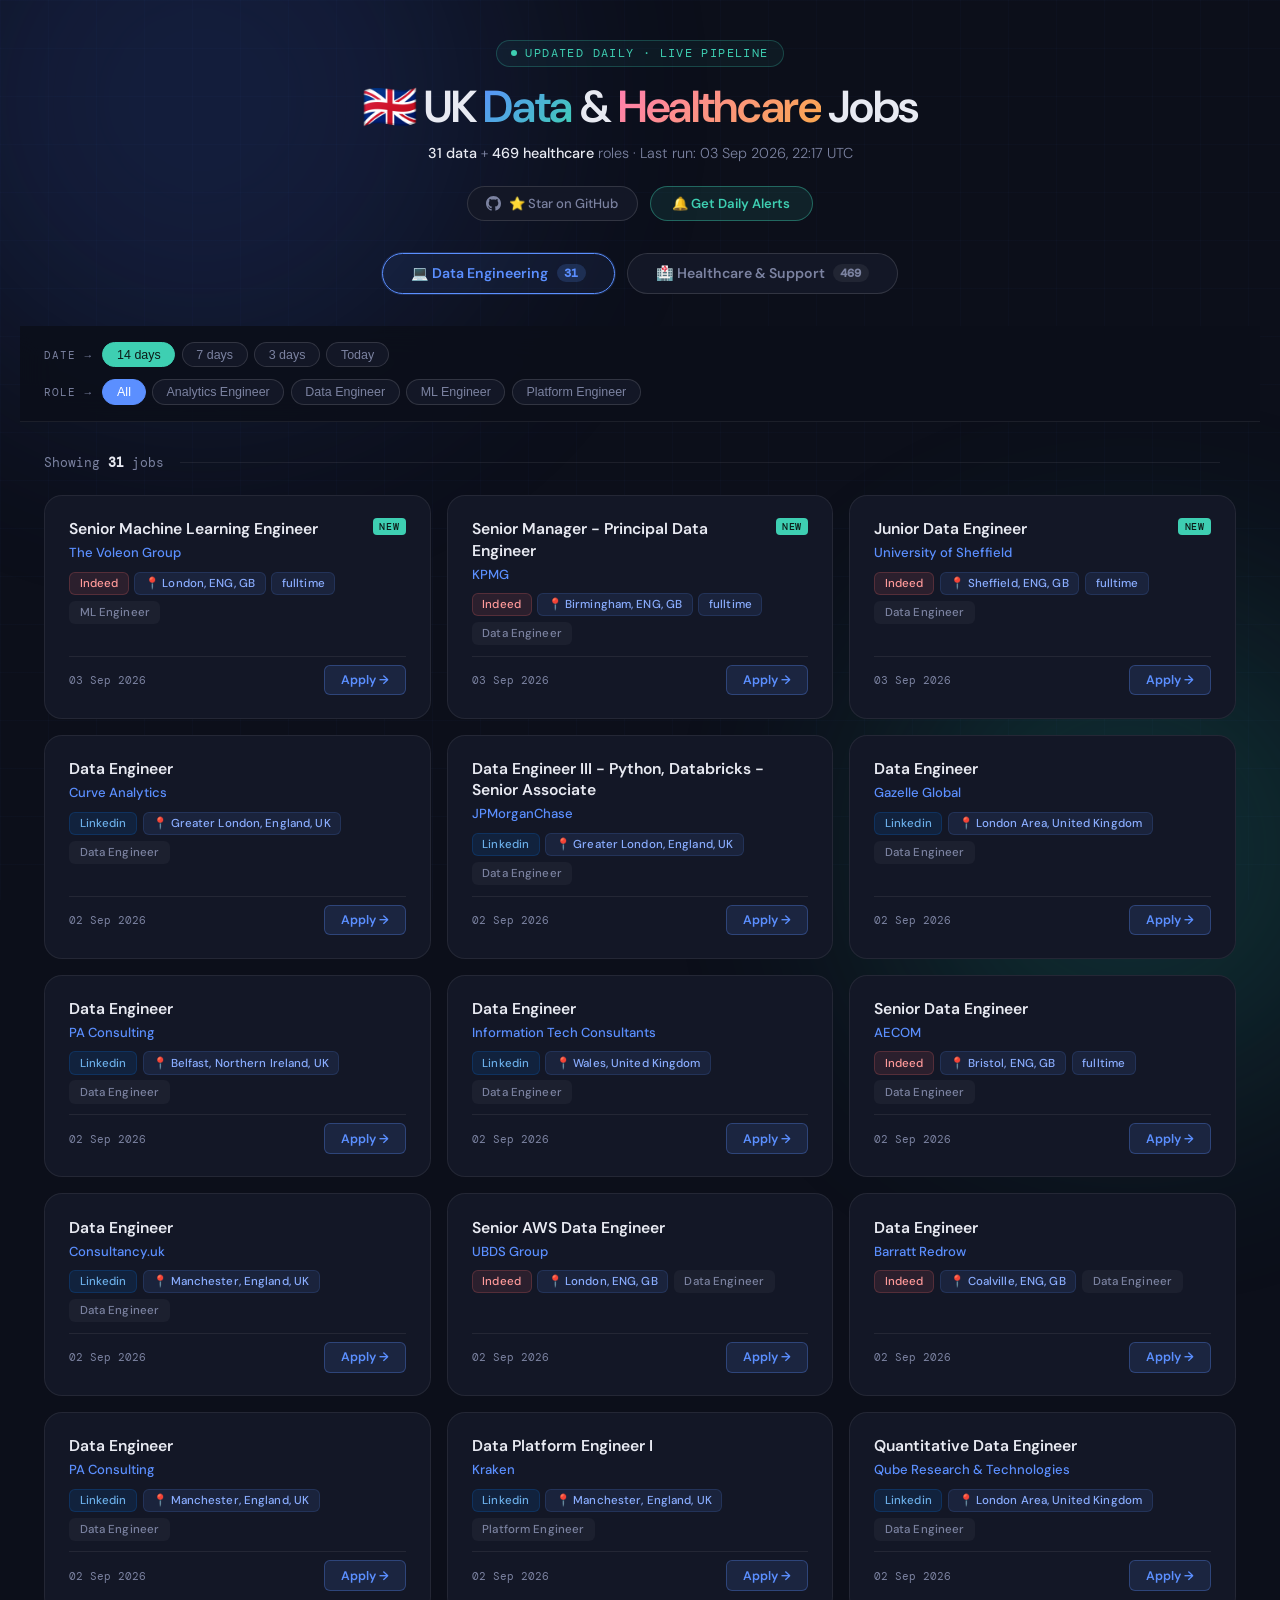
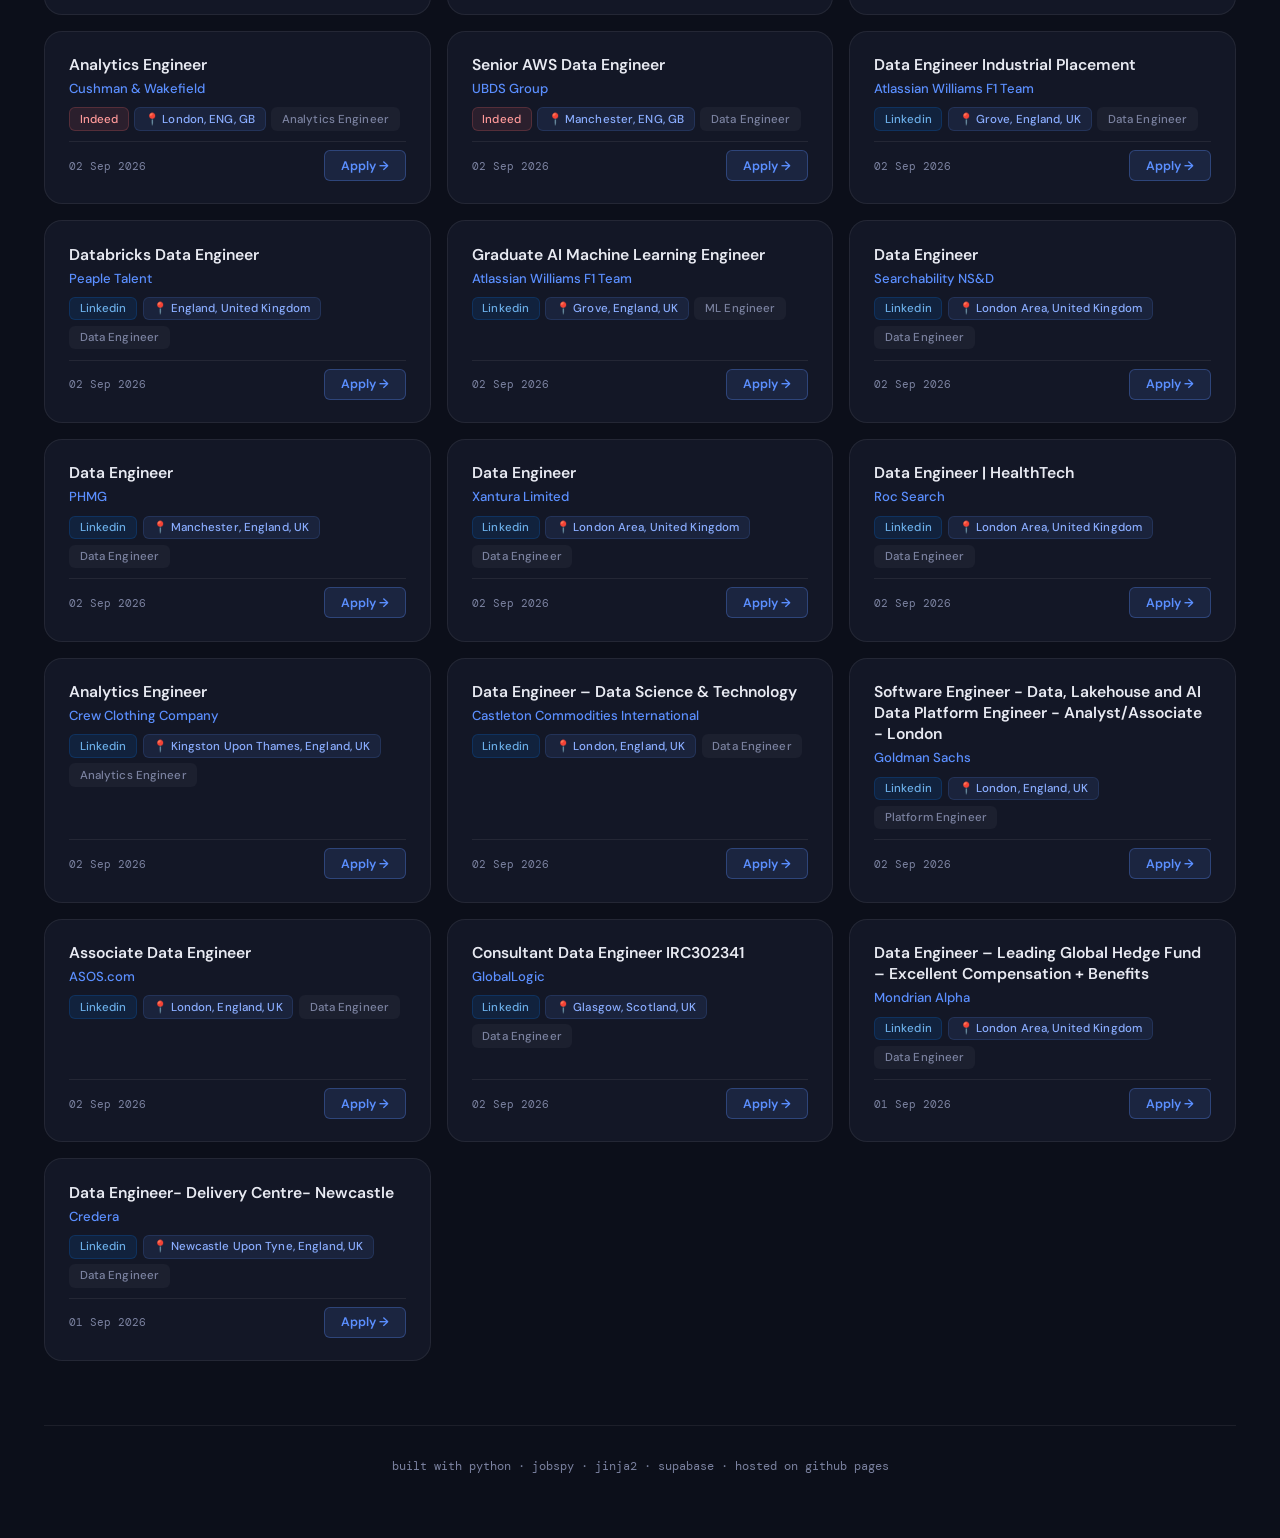
==== commit e0d0c981: "daily job update" ====
--- a/index.html
+++ b/index.html
@@ -430,8 +430,8 @@
     <div class="header-eyebrow">Updated daily · live pipeline</div>
     <h1>🇬🇧 UK <span class="de-word">Data</span> &amp; <span class="hc-word">Healthcare</span> Jobs</h1>
     <p class="header-sub">
-      <strong>34 data</strong> + <strong>466 healthcare</strong> roles
-      · Last run: 02 Sep 2026, 22:24 UTC
+      <strong>31 data</strong> + <strong>469 healthcare</strong> roles
+      · Last run: 03 Sep 2026, 22:17 UTC
     </p>
     <div class="header-actions">
       <a class="btn-ghost" href="https://yashwanth-m-v.github.io/Data-hire-UK/" target="_blank" rel="noopener">
@@ -455,11 +455,11 @@
   <div class="section-nav">
     <button class="section-tab de-tab active" onclick="showSection('de')">
       💻 Data Engineering
-      <span class="tab-count" id="de-tab-count">34</span>
+      <span class="tab-count" id="de-tab-count">31</span>
     </button>
     <button class="section-tab hc-tab" onclick="showSection('hc')">
       🏥 Healthcare &amp; Support
-      <span class="tab-count" id="hc-tab-count">466</span>
+      <span class="tab-count" id="hc-tab-count">469</span>
     </button>
   </div>
 
@@ -485,18 +485,358 @@
           
             <button class="chip" data-filter="data-engineer">Data Engineer</button>
           
+            <button class="chip" data-filter="ml-engineer">ML Engineer</button>
+          
+            <button class="chip" data-filter="platform-engineer">Platform Engineer</button>
+          
         </div>
       </div>
     </div>
 
     <div class="stats-bar">
-      <p class="job-count" id="de-job-count">Showing <strong>34</strong> jobs</p>
+      <p class="job-count" id="de-job-count">Showing <strong>31</strong> jobs</p>
       <div class="divider-line"></div>
     </div>
 
     <div class="grid" id="de-grid">
       
       <div class="card de-card"
+           data-role="ml-engineer"
+           data-date="2026-09-03">
+        <div class="card-header">
+          <div>
+            <div class="card-title">Senior Machine Learning Engineer</div>
+            <div class="card-company" style="margin-top:0.3rem;">The Voleon Group</div>
+          </div>
+          
+            <span class="new-badge">NEW</span>
+          
+        </div>
+        <div class="card-meta">
+          <span class="badge badge-indeed">Indeed</span>
+          <span class="badge badge-default">📍 London, ENG, GB</span>
+          <span class="badge badge-default">fulltime</span>
+          <span class="badge badge-default" style="background:rgba(255,255,255,0.04);color:var(--muted);border-color:transparent;">ML Engineer</span>
+        </div>
+        <div class="card-footer">
+          <span class="card-date">03 Sep 2026</span>
+          <a class="apply-btn" href="https://uk.indeed.com/viewjob?jk=a0d7e9249937d8d1" target="_blank" rel="noopener">Apply →</a>
+        </div>
+      </div>
+      
+      <div class="card de-card"
+           data-role="data-engineer"
+           data-date="2026-09-03">
+        <div class="card-header">
+          <div>
+            <div class="card-title">Senior Manager - Principal Data Engineer</div>
+            <div class="card-company" style="margin-top:0.3rem;">KPMG</div>
+          </div>
+          
+            <span class="new-badge">NEW</span>
+          
+        </div>
+        <div class="card-meta">
+          <span class="badge badge-indeed">Indeed</span>
+          <span class="badge badge-default">📍 Birmingham, ENG, GB</span>
+          <span class="badge badge-default">fulltime</span>
+          <span class="badge badge-default" style="background:rgba(255,255,255,0.04);color:var(--muted);border-color:transparent;">Data Engineer</span>
+        </div>
+        <div class="card-footer">
+          <span class="card-date">03 Sep 2026</span>
+          <a class="apply-btn" href="https://uk.indeed.com/viewjob?jk=2ceda0109a1848d2" target="_blank" rel="noopener">Apply →</a>
+        </div>
+      </div>
+      
+      <div class="card de-card"
+           data-role="data-engineer"
+           data-date="2026-09-03">
+        <div class="card-header">
+          <div>
+            <div class="card-title">Junior Data Engineer</div>
+            <div class="card-company" style="margin-top:0.3rem;">University of Sheffield</div>
+          </div>
+          
+            <span class="new-badge">NEW</span>
+          
+        </div>
+        <div class="card-meta">
+          <span class="badge badge-indeed">Indeed</span>
+          <span class="badge badge-default">📍 Sheffield, ENG, GB</span>
+          <span class="badge badge-default">fulltime</span>
+          <span class="badge badge-default" style="background:rgba(255,255,255,0.04);color:var(--muted);border-color:transparent;">Data Engineer</span>
+        </div>
+        <div class="card-footer">
+          <span class="card-date">03 Sep 2026</span>
+          <a class="apply-btn" href="https://uk.indeed.com/viewjob?jk=4d0a285ddf1c0531" target="_blank" rel="noopener">Apply →</a>
+        </div>
+      </div>
+      
+      <div class="card de-card"
+           data-role="data-engineer"
+           data-date="2026-09-02">
+        <div class="card-header">
+          <div>
+            <div class="card-title">Data Engineer</div>
+            <div class="card-company" style="margin-top:0.3rem;">Curve Analytics</div>
+          </div>
+          
+        </div>
+        <div class="card-meta">
+          <span class="badge badge-linkedin">Linkedin</span>
+          <span class="badge badge-default">📍 Greater London, England, UK</span>
+          
+          <span class="badge badge-default" style="background:rgba(255,255,255,0.04);color:var(--muted);border-color:transparent;">Data Engineer</span>
+        </div>
+        <div class="card-footer">
+          <span class="card-date">02 Sep 2026</span>
+          <a class="apply-btn" href="https://www.linkedin.com/jobs/view/4446768503" target="_blank" rel="noopener">Apply →</a>
+        </div>
+      </div>
+      
+      <div class="card de-card"
+           data-role="data-engineer"
+           data-date="2026-09-02">
+        <div class="card-header">
+          <div>
+            <div class="card-title">Data Engineer III - Python, Databricks - Senior Associate</div>
+            <div class="card-company" style="margin-top:0.3rem;">JPMorganChase</div>
+          </div>
+          
+        </div>
+        <div class="card-meta">
+          <span class="badge badge-linkedin">Linkedin</span>
+          <span class="badge badge-default">📍 Greater London, England, UK</span>
+          
+          <span class="badge badge-default" style="background:rgba(255,255,255,0.04);color:var(--muted);border-color:transparent;">Data Engineer</span>
+        </div>
+        <div class="card-footer">
+          <span class="card-date">02 Sep 2026</span>
+          <a class="apply-btn" href="https://www.linkedin.com/jobs/view/4386580925" target="_blank" rel="noopener">Apply →</a>
+        </div>
+      </div>
+      
+      <div class="card de-card"
+           data-role="data-engineer"
+           data-date="2026-09-02">
+        <div class="card-header">
+          <div>
+            <div class="card-title">Data Engineer</div>
+            <div class="card-company" style="margin-top:0.3rem;">Gazelle Global</div>
+          </div>
+          
+        </div>
+        <div class="card-meta">
+          <span class="badge badge-linkedin">Linkedin</span>
+          <span class="badge badge-default">📍 London Area, United Kingdom</span>
+          
+          <span class="badge badge-default" style="background:rgba(255,255,255,0.04);color:var(--muted);border-color:transparent;">Data Engineer</span>
+        </div>
+        <div class="card-footer">
+          <span class="card-date">02 Sep 2026</span>
+          <a class="apply-btn" href="https://www.linkedin.com/jobs/view/4459938152" target="_blank" rel="noopener">Apply →</a>
+        </div>
+      </div>
+      
+      <div class="card de-card"
+           data-role="data-engineer"
+           data-date="2026-09-02">
+        <div class="card-header">
+          <div>
+            <div class="card-title">Data Engineer</div>
+            <div class="card-company" style="margin-top:0.3rem;">PA Consulting</div>
+          </div>
+          
+        </div>
+        <div class="card-meta">
+          <span class="badge badge-linkedin">Linkedin</span>
+          <span class="badge badge-default">📍 Belfast, Northern Ireland, UK</span>
+          
+          <span class="badge badge-default" style="background:rgba(255,255,255,0.04);color:var(--muted);border-color:transparent;">Data Engineer</span>
+        </div>
+        <div class="card-footer">
+          <span class="card-date">02 Sep 2026</span>
+          <a class="apply-btn" href="https://www.linkedin.com/jobs/view/4320376195" target="_blank" rel="noopener">Apply →</a>
+        </div>
+      </div>
+      
+      <div class="card de-card"
+           data-role="data-engineer"
+           data-date="2026-09-02">
+        <div class="card-header">
+          <div>
+            <div class="card-title">Data Engineer</div>
+            <div class="card-company" style="margin-top:0.3rem;">Information Tech Consultants</div>
+          </div>
+          
+        </div>
+        <div class="card-meta">
+          <span class="badge badge-linkedin">Linkedin</span>
+          <span class="badge badge-default">📍 Wales, United Kingdom</span>
+          
+          <span class="badge badge-default" style="background:rgba(255,255,255,0.04);color:var(--muted);border-color:transparent;">Data Engineer</span>
+        </div>
+        <div class="card-footer">
+          <span class="card-date">02 Sep 2026</span>
+          <a class="apply-btn" href="https://www.linkedin.com/jobs/view/4459923189" target="_blank" rel="noopener">Apply →</a>
+        </div>
+      </div>
+      
+      <div class="card de-card"
+           data-role="data-engineer"
+           data-date="2026-09-02">
+        <div class="card-header">
+          <div>
+            <div class="card-title">Senior Data Engineer</div>
+            <div class="card-company" style="margin-top:0.3rem;">AECOM</div>
+          </div>
+          
+        </div>
+        <div class="card-meta">
+          <span class="badge badge-indeed">Indeed</span>
+          <span class="badge badge-default">📍 Bristol, ENG, GB</span>
+          <span class="badge badge-default">fulltime</span>
+          <span class="badge badge-default" style="background:rgba(255,255,255,0.04);color:var(--muted);border-color:transparent;">Data Engineer</span>
+        </div>
+        <div class="card-footer">
+          <span class="card-date">02 Sep 2026</span>
+          <a class="apply-btn" href="https://uk.indeed.com/viewjob?jk=c4681d3000fba26d" target="_blank" rel="noopener">Apply →</a>
+        </div>
+      </div>
+      
+      <div class="card de-card"
+           data-role="data-engineer"
+           data-date="2026-09-02">
+        <div class="card-header">
+          <div>
+            <div class="card-title">Data Engineer</div>
+            <div class="card-company" style="margin-top:0.3rem;">Consultancy.uk</div>
+          </div>
+          
+        </div>
+        <div class="card-meta">
+          <span class="badge badge-linkedin">Linkedin</span>
+          <span class="badge badge-default">📍 Manchester, England, UK</span>
+          
+          <span class="badge badge-default" style="background:rgba(255,255,255,0.04);color:var(--muted);border-color:transparent;">Data Engineer</span>
+        </div>
+        <div class="card-footer">
+          <span class="card-date">02 Sep 2026</span>
+          <a class="apply-btn" href="https://www.linkedin.com/jobs/view/4461347451" target="_blank" rel="noopener">Apply →</a>
+        </div>
+      </div>
+      
+      <div class="card de-card"
+           data-role="data-engineer"
+           data-date="2026-09-02">
+        <div class="card-header">
+          <div>
+            <div class="card-title">Senior AWS Data Engineer</div>
+            <div class="card-company" style="margin-top:0.3rem;">UBDS Group</div>
+          </div>
+          
+        </div>
+        <div class="card-meta">
+          <span class="badge badge-indeed">Indeed</span>
+          <span class="badge badge-default">📍 London, ENG, GB</span>
+          
+          <span class="badge badge-default" style="background:rgba(255,255,255,0.04);color:var(--muted);border-color:transparent;">Data Engineer</span>
+        </div>
+        <div class="card-footer">
+          <span class="card-date">02 Sep 2026</span>
+          <a class="apply-btn" href="https://uk.indeed.com/viewjob?jk=aee8a15bea8aa05f" target="_blank" rel="noopener">Apply →</a>
+        </div>
+      </div>
+      
+      <div class="card de-card"
+           data-role="data-engineer"
+           data-date="2026-09-02">
+        <div class="card-header">
+          <div>
+            <div class="card-title">Data Engineer</div>
+            <div class="card-company" style="margin-top:0.3rem;">Barratt Redrow</div>
+          </div>
+          
+        </div>
+        <div class="card-meta">
+          <span class="badge badge-indeed">Indeed</span>
+          <span class="badge badge-default">📍 Coalville, ENG, GB</span>
+          
+          <span class="badge badge-default" style="background:rgba(255,255,255,0.04);color:var(--muted);border-color:transparent;">Data Engineer</span>
+        </div>
+        <div class="card-footer">
+          <span class="card-date">02 Sep 2026</span>
+          <a class="apply-btn" href="https://uk.indeed.com/viewjob?jk=ff48962442e6d49a" target="_blank" rel="noopener">Apply →</a>
+        </div>
+      </div>
+      
+      <div class="card de-card"
+           data-role="data-engineer"
+           data-date="2026-09-02">
+        <div class="card-header">
+          <div>
+            <div class="card-title">Data Engineer</div>
+            <div class="card-company" style="margin-top:0.3rem;">PA Consulting</div>
+          </div>
+          
+        </div>
+        <div class="card-meta">
+          <span class="badge badge-linkedin">Linkedin</span>
+          <span class="badge badge-default">📍 Manchester, England, UK</span>
+          
+          <span class="badge badge-default" style="background:rgba(255,255,255,0.04);color:var(--muted);border-color:transparent;">Data Engineer</span>
+        </div>
+        <div class="card-footer">
+          <span class="card-date">02 Sep 2026</span>
+          <a class="apply-btn" href="https://www.linkedin.com/jobs/view/4461303438" target="_blank" rel="noopener">Apply →</a>
+        </div>
+      </div>
+      
+      <div class="card de-card"
+           data-role="platform-engineer"
+           data-date="2026-09-02">
+        <div class="card-header">
+          <div>
+            <div class="card-title">Data Platform Engineer I</div>
+            <div class="card-company" style="margin-top:0.3rem;">Kraken</div>
+          </div>
+          
+        </div>
+        <div class="card-meta">
+          <span class="badge badge-linkedin">Linkedin</span>
+          <span class="badge badge-default">📍 Manchester, England, UK</span>
+          
+          <span class="badge badge-default" style="background:rgba(255,255,255,0.04);color:var(--muted);border-color:transparent;">Platform Engineer</span>
+        </div>
+        <div class="card-footer">
+          <span class="card-date">02 Sep 2026</span>
+          <a class="apply-btn" href="https://www.linkedin.com/jobs/view/4461306268" target="_blank" rel="noopener">Apply →</a>
+        </div>
+      </div>
+      
+      <div class="card de-card"
+           data-role="data-engineer"
+           data-date="2026-09-02">
+        <div class="card-header">
+          <div>
+            <div class="card-title">Quantitative Data Engineer</div>
+            <div class="card-company" style="margin-top:0.3rem;">Qube Research & Technologies</div>
+          </div>
+          
+        </div>
+        <div class="card-meta">
+          <span class="badge badge-linkedin">Linkedin</span>
+          <span class="badge badge-default">📍 London Area, United Kingdom</span>
+          
+          <span class="badge badge-default" style="background:rgba(255,255,255,0.04);color:var(--muted);border-color:transparent;">Data Engineer</span>
+        </div>
+        <div class="card-footer">
+          <span class="card-date">02 Sep 2026</span>
+          <a class="apply-btn" href="https://www.linkedin.com/jobs/view/4462407096" target="_blank" rel="noopener">Apply →</a>
+        </div>
+      </div>
+      
+      <div class="card de-card"
            data-role="analytics-engineer"
            data-date="2026-09-02">
         <div class="card-header">
@@ -505,8 +845,6 @@
             <div class="card-company" style="margin-top:0.3rem;">Cushman & Wakefield</div>
           </div>
           
-            <span class="new-badge">NEW</span>
-          
         </div>
         <div class="card-meta">
           <span class="badge badge-indeed">Indeed</span>
@@ -525,22 +863,20 @@
            data-date="2026-09-02">
         <div class="card-header">
           <div>
-            <div class="card-title">Senior Data Engineer</div>
-            <div class="card-company" style="margin-top:0.3rem;">AECOM</div>
-          </div>
-          
-            <span class="new-badge">NEW</span>
-          
-        </div>
-        <div class="card-meta">
-          <span class="badge badge-indeed">Indeed</span>
-          <span class="badge badge-default">📍 Bristol, ENG, GB</span>
-          <span class="badge badge-default">fulltime</span>
+            <div class="card-title">Senior AWS Data Engineer</div>
+            <div class="card-company" style="margin-top:0.3rem;">UBDS Group</div>
+          </div>
+          
+        </div>
+        <div class="card-meta">
+          <span class="badge badge-indeed">Indeed</span>
+          <span class="badge badge-default">📍 Manchester, ENG, GB</span>
+          
           <span class="badge badge-default" style="background:rgba(255,255,255,0.04);color:var(--muted);border-color:transparent;">Data Engineer</span>
         </div>
         <div class="card-footer">
           <span class="card-date">02 Sep 2026</span>
-          <a class="apply-btn" href="https://uk.indeed.com/viewjob?jk=c4681d3000fba26d" target="_blank" rel="noopener">Apply →</a>
+          <a class="apply-btn" href="https://uk.indeed.com/viewjob?jk=b3d2124a0e09c1db" target="_blank" rel="noopener">Apply →</a>
         </div>
       </div>
       
@@ -549,22 +885,20 @@
            data-date="2026-09-02">
         <div class="card-header">
           <div>
-            <div class="card-title">Senior AWS Data Engineer</div>
-            <div class="card-company" style="margin-top:0.3rem;">UBDS Group</div>
-          </div>
-          
-            <span class="new-badge">NEW</span>
-          
-        </div>
-        <div class="card-meta">
-          <span class="badge badge-indeed">Indeed</span>
-          <span class="badge badge-default">📍 London, ENG, GB</span>
+            <div class="card-title">Data Engineer Industrial Placement</div>
+            <div class="card-company" style="margin-top:0.3rem;">Atlassian Williams F1 Team</div>
+          </div>
+          
+        </div>
+        <div class="card-meta">
+          <span class="badge badge-linkedin">Linkedin</span>
+          <span class="badge badge-default">📍 Grove, England, UK</span>
           
           <span class="badge badge-default" style="background:rgba(255,255,255,0.04);color:var(--muted);border-color:transparent;">Data Engineer</span>
         </div>
         <div class="card-footer">
           <span class="card-date">02 Sep 2026</span>
-          <a class="apply-btn" href="https://uk.indeed.com/viewjob?jk=aee8a15bea8aa05f" target="_blank" rel="noopener">Apply →</a>
+          <a class="apply-btn" href="https://www.linkedin.com/jobs/view/4462454299" target="_blank" rel="noopener">Apply →</a>
         </div>
       </div>
       
@@ -573,22 +907,240 @@
            data-date="2026-09-02">
         <div class="card-header">
           <div>
-            <div class="card-title">Senior AWS Data Engineer</div>
-            <div class="card-company" style="margin-top:0.3rem;">UBDS Group</div>
-          </div>
-          
-            <span class="new-badge">NEW</span>
-          
-        </div>
-        <div class="card-meta">
-          <span class="badge badge-indeed">Indeed</span>
-          <span class="badge badge-default">📍 Manchester, ENG, GB</span>
+            <div class="card-title">Databricks Data Engineer</div>
+            <div class="card-company" style="margin-top:0.3rem;">Peaple Talent</div>
+          </div>
+          
+        </div>
+        <div class="card-meta">
+          <span class="badge badge-linkedin">Linkedin</span>
+          <span class="badge badge-default">📍 England, United Kingdom</span>
           
           <span class="badge badge-default" style="background:rgba(255,255,255,0.04);color:var(--muted);border-color:transparent;">Data Engineer</span>
         </div>
         <div class="card-footer">
           <span class="card-date">02 Sep 2026</span>
-          <a class="apply-btn" href="https://uk.indeed.com/viewjob?jk=b3d2124a0e09c1db" target="_blank" rel="noopener">Apply →</a>
+          <a class="apply-btn" href="https://www.linkedin.com/jobs/view/4459925600" target="_blank" rel="noopener">Apply →</a>
+        </div>
+      </div>
+      
+      <div class="card de-card"
+           data-role="ml-engineer"
+           data-date="2026-09-02">
+        <div class="card-header">
+          <div>
+            <div class="card-title">Graduate AI Machine Learning Engineer</div>
+            <div class="card-company" style="margin-top:0.3rem;">Atlassian Williams F1 Team</div>
+          </div>
+          
+        </div>
+        <div class="card-meta">
+          <span class="badge badge-linkedin">Linkedin</span>
+          <span class="badge badge-default">📍 Grove, England, UK</span>
+          
+          <span class="badge badge-default" style="background:rgba(255,255,255,0.04);color:var(--muted);border-color:transparent;">ML Engineer</span>
+        </div>
+        <div class="card-footer">
+          <span class="card-date">02 Sep 2026</span>
+          <a class="apply-btn" href="https://www.linkedin.com/jobs/view/4462170968" target="_blank" rel="noopener">Apply →</a>
+        </div>
+      </div>
+      
+      <div class="card de-card"
+           data-role="data-engineer"
+           data-date="2026-09-02">
+        <div class="card-header">
+          <div>
+            <div class="card-title">Data Engineer</div>
+            <div class="card-company" style="margin-top:0.3rem;">Searchability NS&D</div>
+          </div>
+          
+        </div>
+        <div class="card-meta">
+          <span class="badge badge-linkedin">Linkedin</span>
+          <span class="badge badge-default">📍 London Area, United Kingdom</span>
+          
+          <span class="badge badge-default" style="background:rgba(255,255,255,0.04);color:var(--muted);border-color:transparent;">Data Engineer</span>
+        </div>
+        <div class="card-footer">
+          <span class="card-date">02 Sep 2026</span>
+          <a class="apply-btn" href="https://www.linkedin.com/jobs/view/4462133895" target="_blank" rel="noopener">Apply →</a>
+        </div>
+      </div>
+      
+      <div class="card de-card"
+           data-role="data-engineer"
+           data-date="2026-09-02">
+        <div class="card-header">
+          <div>
+            <div class="card-title">Data Engineer</div>
+            <div class="card-company" style="margin-top:0.3rem;">PHMG</div>
+          </div>
+          
+        </div>
+        <div class="card-meta">
+          <span class="badge badge-linkedin">Linkedin</span>
+          <span class="badge badge-default">📍 Manchester, England, UK</span>
+          
+          <span class="badge badge-default" style="background:rgba(255,255,255,0.04);color:var(--muted);border-color:transparent;">Data Engineer</span>
+        </div>
+        <div class="card-footer">
+          <span class="card-date">02 Sep 2026</span>
+          <a class="apply-btn" href="https://www.linkedin.com/jobs/view/4459970352" target="_blank" rel="noopener">Apply →</a>
+        </div>
+      </div>
+      
+      <div class="card de-card"
+           data-role="data-engineer"
+           data-date="2026-09-02">
+        <div class="card-header">
+          <div>
+            <div class="card-title">Data Engineer</div>
+            <div class="card-company" style="margin-top:0.3rem;">Xantura Limited</div>
+          </div>
+          
+        </div>
+        <div class="card-meta">
+          <span class="badge badge-linkedin">Linkedin</span>
+          <span class="badge badge-default">📍 London Area, United Kingdom</span>
+          
+          <span class="badge badge-default" style="background:rgba(255,255,255,0.04);color:var(--muted);border-color:transparent;">Data Engineer</span>
+        </div>
+        <div class="card-footer">
+          <span class="card-date">02 Sep 2026</span>
+          <a class="apply-btn" href="https://www.linkedin.com/jobs/view/4459944798" target="_blank" rel="noopener">Apply →</a>
+        </div>
+      </div>
+      
+      <div class="card de-card"
+           data-role="data-engineer"
+           data-date="2026-09-02">
+        <div class="card-header">
+          <div>
+            <div class="card-title">Data Engineer | HealthTech</div>
+            <div class="card-company" style="margin-top:0.3rem;">Roc Search</div>
+          </div>
+          
+        </div>
+        <div class="card-meta">
+          <span class="badge badge-linkedin">Linkedin</span>
+          <span class="badge badge-default">📍 London Area, United Kingdom</span>
+          
+          <span class="badge badge-default" style="background:rgba(255,255,255,0.04);color:var(--muted);border-color:transparent;">Data Engineer</span>
+        </div>
+        <div class="card-footer">
+          <span class="card-date">02 Sep 2026</span>
+          <a class="apply-btn" href="https://www.linkedin.com/jobs/view/4462462172" target="_blank" rel="noopener">Apply →</a>
+        </div>
+      </div>
+      
+      <div class="card de-card"
+           data-role="analytics-engineer"
+           data-date="2026-09-02">
+        <div class="card-header">
+          <div>
+            <div class="card-title">Analytics Engineer</div>
+            <div class="card-company" style="margin-top:0.3rem;">Crew Clothing Company</div>
+          </div>
+          
+        </div>
+        <div class="card-meta">
+          <span class="badge badge-linkedin">Linkedin</span>
+          <span class="badge badge-default">📍 Kingston Upon Thames, England, UK</span>
+          
+          <span class="badge badge-default" style="background:rgba(255,255,255,0.04);color:var(--muted);border-color:transparent;">Analytics Engineer</span>
+        </div>
+        <div class="card-footer">
+          <span class="card-date">02 Sep 2026</span>
+          <a class="apply-btn" href="https://www.linkedin.com/jobs/view/4451912881" target="_blank" rel="noopener">Apply →</a>
+        </div>
+      </div>
+      
+      <div class="card de-card"
+           data-role="data-engineer"
+           data-date="2026-09-02">
+        <div class="card-header">
+          <div>
+            <div class="card-title">Data Engineer – Data Science & Technology</div>
+            <div class="card-company" style="margin-top:0.3rem;">Castleton Commodities International</div>
+          </div>
+          
+        </div>
+        <div class="card-meta">
+          <span class="badge badge-linkedin">Linkedin</span>
+          <span class="badge badge-default">📍 London, England, UK</span>
+          
+          <span class="badge badge-default" style="background:rgba(255,255,255,0.04);color:var(--muted);border-color:transparent;">Data Engineer</span>
+        </div>
+        <div class="card-footer">
+          <span class="card-date">02 Sep 2026</span>
+          <a class="apply-btn" href="https://www.linkedin.com/jobs/view/4431576763" target="_blank" rel="noopener">Apply →</a>
+        </div>
+      </div>
+      
+      <div class="card de-card"
+           data-role="platform-engineer"
+           data-date="2026-09-02">
+        <div class="card-header">
+          <div>
+            <div class="card-title">Software Engineer - Data, Lakehouse and AI Data Platform Engineer - Analyst/Associate - London</div>
+            <div class="card-company" style="margin-top:0.3rem;">Goldman Sachs</div>
+          </div>
+          
+        </div>
+        <div class="card-meta">
+          <span class="badge badge-linkedin">Linkedin</span>
+          <span class="badge badge-default">📍 London, England, UK</span>
+          
+          <span class="badge badge-default" style="background:rgba(255,255,255,0.04);color:var(--muted);border-color:transparent;">Platform Engineer</span>
+        </div>
+        <div class="card-footer">
+          <span class="card-date">02 Sep 2026</span>
+          <a class="apply-btn" href="https://www.linkedin.com/jobs/view/4461319153" target="_blank" rel="noopener">Apply →</a>
+        </div>
+      </div>
+      
+      <div class="card de-card"
+           data-role="data-engineer"
+           data-date="2026-09-02">
+        <div class="card-header">
+          <div>
+            <div class="card-title">Associate Data Engineer</div>
+            <div class="card-company" style="margin-top:0.3rem;">ASOS.com</div>
+          </div>
+          
+        </div>
+        <div class="card-meta">
+          <span class="badge badge-linkedin">Linkedin</span>
+          <span class="badge badge-default">📍 London, England, UK</span>
+          
+          <span class="badge badge-default" style="background:rgba(255,255,255,0.04);color:var(--muted);border-color:transparent;">Data Engineer</span>
+        </div>
+        <div class="card-footer">
+          <span class="card-date">02 Sep 2026</span>
+          <a class="apply-btn" href="https://www.linkedin.com/jobs/view/4459945842" target="_blank" rel="noopener">Apply →</a>
+        </div>
+      </div>
+      
+      <div class="card de-card"
+           data-role="data-engineer"
+           data-date="2026-09-02">
+        <div class="card-header">
+          <div>
+            <div class="card-title">Consultant Data Engineer IRC302341</div>
+            <div class="card-company" style="margin-top:0.3rem;">GlobalLogic</div>
+          </div>
+          
+        </div>
+        <div class="card-meta">
+          <span class="badge badge-linkedin">Linkedin</span>
+          <span class="badge badge-default">📍 Glasgow, Scotland, UK</span>
+          
+          <span class="badge badge-default" style="background:rgba(255,255,255,0.04);color:var(--muted);border-color:transparent;">Data Engineer</span>
+        </div>
+        <div class="card-footer">
+          <span class="card-date">02 Sep 2026</span>
+          <a class="apply-btn" href="https://www.linkedin.com/jobs/view/4452359797" target="_blank" rel="noopener">Apply →</a>
         </div>
       </div>
       
@@ -597,20 +1149,20 @@
            data-date="2026-09-01">
         <div class="card-header">
           <div>
-            <div class="card-title">Data Engineer</div>
-            <div class="card-company" style="margin-top:0.3rem;">7IM</div>
+            <div class="card-title">Data Engineer – Leading Global Hedge Fund – Excellent Compensation + Benefits</div>
+            <div class="card-company" style="margin-top:0.3rem;">Mondrian Alpha</div>
           </div>
           
         </div>
         <div class="card-meta">
           <span class="badge badge-linkedin">Linkedin</span>
-          <span class="badge badge-default">📍 London, England, UK</span>
+          <span class="badge badge-default">📍 London Area, United Kingdom</span>
           
           <span class="badge badge-default" style="background:rgba(255,255,255,0.04);color:var(--muted);border-color:transparent;">Data Engineer</span>
         </div>
         <div class="card-footer">
           <span class="card-date">01 Sep 2026</span>
-          <a class="apply-btn" href="https://www.linkedin.com/jobs/view/4460647594" target="_blank" rel="noopener">Apply →</a>
+          <a class="apply-btn" href="https://www.linkedin.com/jobs/view/4441581926" target="_blank" rel="noopener">Apply →</a>
         </div>
       </div>
       
@@ -619,468 +1171,6 @@
            data-date="2026-09-01">
         <div class="card-header">
           <div>
-            <div class="card-title">Data Engineer</div>
-            <div class="card-company" style="margin-top:0.3rem;">Trust In SODA</div>
-          </div>
-          
-        </div>
-        <div class="card-meta">
-          <span class="badge badge-linkedin">Linkedin</span>
-          <span class="badge badge-default">📍 Great Work, England, UK</span>
-          
-          <span class="badge badge-default" style="background:rgba(255,255,255,0.04);color:var(--muted);border-color:transparent;">Data Engineer</span>
-        </div>
-        <div class="card-footer">
-          <span class="card-date">01 Sep 2026</span>
-          <a class="apply-btn" href="https://www.linkedin.com/jobs/view/4461725175" target="_blank" rel="noopener">Apply →</a>
-        </div>
-      </div>
-      
-      <div class="card de-card"
-           data-role="data-engineer"
-           data-date="2026-09-01">
-        <div class="card-header">
-          <div>
-            <div class="card-title">Snowflake Data Engineer</div>
-            <div class="card-company" style="margin-top:0.3rem;">Robert Walters</div>
-          </div>
-          
-        </div>
-        <div class="card-meta">
-          <span class="badge badge-linkedin">Linkedin</span>
-          <span class="badge badge-default">📍 Glasgow, Scotland, UK</span>
-          
-          <span class="badge badge-default" style="background:rgba(255,255,255,0.04);color:var(--muted);border-color:transparent;">Data Engineer</span>
-        </div>
-        <div class="card-footer">
-          <span class="card-date">01 Sep 2026</span>
-          <a class="apply-btn" href="https://www.linkedin.com/jobs/view/4461790229" target="_blank" rel="noopener">Apply →</a>
-        </div>
-      </div>
-      
-      <div class="card de-card"
-           data-role="data-engineer"
-           data-date="2026-09-01">
-        <div class="card-header">
-          <div>
-            <div class="card-title">Data Engineer</div>
-            <div class="card-company" style="margin-top:0.3rem;">Uneek Global</div>
-          </div>
-          
-        </div>
-        <div class="card-meta">
-          <span class="badge badge-linkedin">Linkedin</span>
-          
-          
-          <span class="badge badge-default" style="background:rgba(255,255,255,0.04);color:var(--muted);border-color:transparent;">Data Engineer</span>
-        </div>
-        <div class="card-footer">
-          <span class="card-date">01 Sep 2026</span>
-          <a class="apply-btn" href="https://www.linkedin.com/jobs/view/4453113151" target="_blank" rel="noopener">Apply →</a>
-        </div>
-      </div>
-      
-      <div class="card de-card"
-           data-role="data-engineer"
-           data-date="2026-09-01">
-        <div class="card-header">
-          <div>
-            <div class="card-title">Data Engineer – Leading Global Hedge Fund – Excellent Compensation + Benefits</div>
-            <div class="card-company" style="margin-top:0.3rem;">Mondrian Alpha</div>
-          </div>
-          
-        </div>
-        <div class="card-meta">
-          <span class="badge badge-linkedin">Linkedin</span>
-          <span class="badge badge-default">📍 London Area, United Kingdom</span>
-          
-          <span class="badge badge-default" style="background:rgba(255,255,255,0.04);color:var(--muted);border-color:transparent;">Data Engineer</span>
-        </div>
-        <div class="card-footer">
-          <span class="card-date">01 Sep 2026</span>
-          <a class="apply-btn" href="https://www.linkedin.com/jobs/view/4441581926" target="_blank" rel="noopener">Apply →</a>
-        </div>
-      </div>
-      
-      <div class="card de-card"
-           data-role="data-engineer"
-           data-date="2026-09-01">
-        <div class="card-header">
-          <div>
-            <div class="card-title">Data Engineer</div>
-            <div class="card-company" style="margin-top:0.3rem;">Abtrace</div>
-          </div>
-          
-        </div>
-        <div class="card-meta">
-          <span class="badge badge-linkedin">Linkedin</span>
-          <span class="badge badge-default">📍 London Area, United Kingdom</span>
-          
-          <span class="badge badge-default" style="background:rgba(255,255,255,0.04);color:var(--muted);border-color:transparent;">Data Engineer</span>
-        </div>
-        <div class="card-footer">
-          <span class="card-date">01 Sep 2026</span>
-          <a class="apply-btn" href="https://www.linkedin.com/jobs/view/4460205856" target="_blank" rel="noopener">Apply →</a>
-        </div>
-      </div>
-      
-      <div class="card de-card"
-           data-role="data-engineer"
-           data-date="2026-09-01">
-        <div class="card-header">
-          <div>
-            <div class="card-title">Data Engineer</div>
-            <div class="card-company" style="margin-top:0.3rem;">Flok Health</div>
-          </div>
-          
-        </div>
-        <div class="card-meta">
-          <span class="badge badge-linkedin">Linkedin</span>
-          <span class="badge badge-default">📍 Cambridge, England, UK</span>
-          
-          <span class="badge badge-default" style="background:rgba(255,255,255,0.04);color:var(--muted);border-color:transparent;">Data Engineer</span>
-        </div>
-        <div class="card-footer">
-          <span class="card-date">01 Sep 2026</span>
-          <a class="apply-btn" href="https://www.linkedin.com/jobs/view/4460213276" target="_blank" rel="noopener">Apply →</a>
-        </div>
-      </div>
-      
-      <div class="card de-card"
-           data-role="data-engineer"
-           data-date="2026-09-01">
-        <div class="card-header">
-          <div>
-            <div class="card-title">SCIENTIFIC DATA ENGINEER</div>
-            <div class="card-company" style="margin-top:0.3rem;">Nxera Pharma</div>
-          </div>
-          
-        </div>
-        <div class="card-meta">
-          <span class="badge badge-linkedin">Linkedin</span>
-          <span class="badge badge-default">📍 London Area, United Kingdom</span>
-          
-          <span class="badge badge-default" style="background:rgba(255,255,255,0.04);color:var(--muted);border-color:transparent;">Data Engineer</span>
-        </div>
-        <div class="card-footer">
-          <span class="card-date">01 Sep 2026</span>
-          <a class="apply-btn" href="https://www.linkedin.com/jobs/view/4461791009" target="_blank" rel="noopener">Apply →</a>
-        </div>
-      </div>
-      
-      <div class="card de-card"
-           data-role="analytics-engineer"
-           data-date="2026-09-01">
-        <div class="card-header">
-          <div>
-            <div class="card-title">AI-Enabled Data Analytics Engineer</div>
-            <div class="card-company" style="margin-top:0.3rem;">Principle</div>
-          </div>
-          
-        </div>
-        <div class="card-meta">
-          <span class="badge badge-linkedin">Linkedin</span>
-          <span class="badge badge-default">📍 London, England, UK</span>
-          
-          <span class="badge badge-default" style="background:rgba(255,255,255,0.04);color:var(--muted);border-color:transparent;">Analytics Engineer</span>
-        </div>
-        <div class="card-footer">
-          <span class="card-date">01 Sep 2026</span>
-          <a class="apply-btn" href="https://www.linkedin.com/jobs/view/4461723710" target="_blank" rel="noopener">Apply →</a>
-        </div>
-      </div>
-      
-      <div class="card de-card"
-           data-role="analytics-engineer"
-           data-date="2026-09-01">
-        <div class="card-header">
-          <div>
-            <div class="card-title">AI-Enabled Data Analytics Engineer [AQ-15909]</div>
-            <div class="card-company" style="margin-top:0.3rem;">Aquent</div>
-          </div>
-          
-        </div>
-        <div class="card-meta">
-          <span class="badge badge-linkedin">Linkedin</span>
-          <span class="badge badge-default">📍 London, England, UK</span>
-          
-          <span class="badge badge-default" style="background:rgba(255,255,255,0.04);color:var(--muted);border-color:transparent;">Analytics Engineer</span>
-        </div>
-        <div class="card-footer">
-          <span class="card-date">01 Sep 2026</span>
-          <a class="apply-btn" href="https://www.linkedin.com/jobs/view/4459545619" target="_blank" rel="noopener">Apply →</a>
-        </div>
-      </div>
-      
-      <div class="card de-card"
-           data-role="data-engineer"
-           data-date="2026-09-01">
-        <div class="card-header">
-          <div>
-            <div class="card-title">Data Engineer</div>
-            <div class="card-company" style="margin-top:0.3rem;">Citywire</div>
-          </div>
-          
-        </div>
-        <div class="card-meta">
-          <span class="badge badge-linkedin">Linkedin</span>
-          <span class="badge badge-default">📍 London Area, United Kingdom</span>
-          
-          <span class="badge badge-default" style="background:rgba(255,255,255,0.04);color:var(--muted);border-color:transparent;">Data Engineer</span>
-        </div>
-        <div class="card-footer">
-          <span class="card-date">01 Sep 2026</span>
-          <a class="apply-btn" href="https://www.linkedin.com/jobs/view/4460219112" target="_blank" rel="noopener">Apply →</a>
-        </div>
-      </div>
-      
-      <div class="card de-card"
-           data-role="data-engineer"
-           data-date="2026-09-01">
-        <div class="card-header">
-          <div>
-            <div class="card-title">Junior Data Engineer | Fully Remote | High Growth Opportunities</div>
-            <div class="card-company" style="margin-top:0.3rem;">Opus Recruitment Solutions</div>
-          </div>
-          
-        </div>
-        <div class="card-meta">
-          <span class="badge badge-linkedin">Linkedin</span>
-          
-          
-          <span class="badge badge-default" style="background:rgba(255,255,255,0.04);color:var(--muted);border-color:transparent;">Data Engineer</span>
-        </div>
-        <div class="card-footer">
-          <span class="card-date">01 Sep 2026</span>
-          <a class="apply-btn" href="https://www.linkedin.com/jobs/view/4460619929" target="_blank" rel="noopener">Apply →</a>
-        </div>
-      </div>
-      
-      <div class="card de-card"
-           data-role="data-engineer"
-           data-date="2026-09-01">
-        <div class="card-header">
-          <div>
-            <div class="card-title">Data Engineer</div>
-            <div class="card-company" style="margin-top:0.3rem;">Shawbrook</div>
-          </div>
-          
-        </div>
-        <div class="card-meta">
-          <span class="badge badge-linkedin">Linkedin</span>
-          <span class="badge badge-default">📍 Greater London, England, UK</span>
-          
-          <span class="badge badge-default" style="background:rgba(255,255,255,0.04);color:var(--muted);border-color:transparent;">Data Engineer</span>
-        </div>
-        <div class="card-footer">
-          <span class="card-date">01 Sep 2026</span>
-          <a class="apply-btn" href="https://www.linkedin.com/jobs/view/4461780637" target="_blank" rel="noopener">Apply →</a>
-        </div>
-      </div>
-      
-      <div class="card de-card"
-           data-role="data-engineer"
-           data-date="2026-09-01">
-        <div class="card-header">
-          <div>
-            <div class="card-title">Data Engineer</div>
-            <div class="card-company" style="margin-top:0.3rem;">Voyage Care Ltd</div>
-          </div>
-          
-        </div>
-        <div class="card-meta">
-          <span class="badge badge-linkedin">Linkedin</span>
-          <span class="badge badge-default">📍 Lichfield, England, UK</span>
-          
-          <span class="badge badge-default" style="background:rgba(255,255,255,0.04);color:var(--muted);border-color:transparent;">Data Engineer</span>
-        </div>
-        <div class="card-footer">
-          <span class="card-date">01 Sep 2026</span>
-          <a class="apply-btn" href="https://www.linkedin.com/jobs/view/4460287405" target="_blank" rel="noopener">Apply →</a>
-        </div>
-      </div>
-      
-      <div class="card de-card"
-           data-role="data-engineer"
-           data-date="2026-09-01">
-        <div class="card-header">
-          <div>
-            <div class="card-title">Senior Data Engineer</div>
-            <div class="card-company" style="margin-top:0.3rem;">Quantum</div>
-          </div>
-          
-        </div>
-        <div class="card-meta">
-          <span class="badge badge-linkedin">Linkedin</span>
-          <span class="badge badge-default">📍 London Area, United Kingdom</span>
-          
-          <span class="badge badge-default" style="background:rgba(255,255,255,0.04);color:var(--muted);border-color:transparent;">Data Engineer</span>
-        </div>
-        <div class="card-footer">
-          <span class="card-date">01 Sep 2026</span>
-          <a class="apply-btn" href="https://www.linkedin.com/jobs/view/4460635451" target="_blank" rel="noopener">Apply →</a>
-        </div>
-      </div>
-      
-      <div class="card de-card"
-           data-role="data-engineer"
-           data-date="2026-09-01">
-        <div class="card-header">
-          <div>
-            <div class="card-title">Data Engineer – Hybrid</div>
-            <div class="card-company" style="margin-top:0.3rem;">Cygnet</div>
-          </div>
-          
-        </div>
-        <div class="card-meta">
-          <span class="badge badge-linkedin">Linkedin</span>
-          <span class="badge badge-default">📍 Birmingham, England, UK</span>
-          
-          <span class="badge badge-default" style="background:rgba(255,255,255,0.04);color:var(--muted);border-color:transparent;">Data Engineer</span>
-        </div>
-        <div class="card-footer">
-          <span class="card-date">01 Sep 2026</span>
-          <a class="apply-btn" href="https://www.linkedin.com/jobs/view/4460651184" target="_blank" rel="noopener">Apply →</a>
-        </div>
-      </div>
-      
-      <div class="card de-card"
-           data-role="data-engineer"
-           data-date="2026-09-01">
-        <div class="card-header">
-          <div>
-            <div class="card-title">Junior Data Engineer</div>
-            <div class="card-company" style="margin-top:0.3rem;">Hyra</div>
-          </div>
-          
-        </div>
-        <div class="card-meta">
-          <span class="badge badge-linkedin">Linkedin</span>
-          
-          
-          <span class="badge badge-default" style="background:rgba(255,255,255,0.04);color:var(--muted);border-color:transparent;">Data Engineer</span>
-        </div>
-        <div class="card-footer">
-          <span class="card-date">01 Sep 2026</span>
-          <a class="apply-btn" href="https://www.linkedin.com/jobs/view/4462037177" target="_blank" rel="noopener">Apply →</a>
-        </div>
-      </div>
-      
-      <div class="card de-card"
-           data-role="data-engineer"
-           data-date="2026-09-01">
-        <div class="card-header">
-          <div>
-            <div class="card-title">Data Engineer (Azure)</div>
-            <div class="card-company" style="margin-top:0.3rem;">Harnham</div>
-          </div>
-          
-        </div>
-        <div class="card-meta">
-          <span class="badge badge-linkedin">Linkedin</span>
-          <span class="badge badge-default">📍 Oxfordshire, England, UK</span>
-          
-          <span class="badge badge-default" style="background:rgba(255,255,255,0.04);color:var(--muted);border-color:transparent;">Data Engineer</span>
-        </div>
-        <div class="card-footer">
-          <span class="card-date">01 Sep 2026</span>
-          <a class="apply-btn" href="https://www.linkedin.com/jobs/view/4460238687" target="_blank" rel="noopener">Apply →</a>
-        </div>
-      </div>
-      
-      <div class="card de-card"
-           data-role="data-engineer"
-           data-date="2026-09-01">
-        <div class="card-header">
-          <div>
-            <div class="card-title">Data Engineer</div>
-            <div class="card-company" style="margin-top:0.3rem;">HCLTech</div>
-          </div>
-          
-        </div>
-        <div class="card-meta">
-          <span class="badge badge-linkedin">Linkedin</span>
-          <span class="badge badge-default">📍 Birmingham, England, UK</span>
-          
-          <span class="badge badge-default" style="background:rgba(255,255,255,0.04);color:var(--muted);border-color:transparent;">Data Engineer</span>
-        </div>
-        <div class="card-footer">
-          <span class="card-date">01 Sep 2026</span>
-          <a class="apply-btn" href="https://www.linkedin.com/jobs/view/4462008990" target="_blank" rel="noopener">Apply →</a>
-        </div>
-      </div>
-      
-      <div class="card de-card"
-           data-role="data-engineer"
-           data-date="2026-09-01">
-        <div class="card-header">
-          <div>
-            <div class="card-title">Data Engineer</div>
-            <div class="card-company" style="margin-top:0.3rem;">Harnham</div>
-          </div>
-          
-        </div>
-        <div class="card-meta">
-          <span class="badge badge-linkedin">Linkedin</span>
-          <span class="badge badge-default">📍 Liverpool, England, UK</span>
-          
-          <span class="badge badge-default" style="background:rgba(255,255,255,0.04);color:var(--muted);border-color:transparent;">Data Engineer</span>
-        </div>
-        <div class="card-footer">
-          <span class="card-date">01 Sep 2026</span>
-          <a class="apply-btn" href="https://www.linkedin.com/jobs/view/4460616014" target="_blank" rel="noopener">Apply →</a>
-        </div>
-      </div>
-      
-      <div class="card de-card"
-           data-role="data-engineer"
-           data-date="2026-09-01">
-        <div class="card-header">
-          <div>
-            <div class="card-title">Senior Data Engineer</div>
-            <div class="card-company" style="margin-top:0.3rem;">Quantum</div>
-          </div>
-          
-        </div>
-        <div class="card-meta">
-          <span class="badge badge-indeed">Indeed</span>
-          <span class="badge badge-default">📍 London, ENG, GB</span>
-          <span class="badge badge-default">fulltime</span>
-          <span class="badge badge-default" style="background:rgba(255,255,255,0.04);color:var(--muted);border-color:transparent;">Data Engineer</span>
-        </div>
-        <div class="card-footer">
-          <span class="card-date">01 Sep 2026</span>
-          <a class="apply-btn" href="https://uk.indeed.com/viewjob?jk=2bde484e72a24cb5" target="_blank" rel="noopener">Apply →</a>
-        </div>
-      </div>
-      
-      <div class="card de-card"
-           data-role="analytics-engineer"
-           data-date="2026-09-01">
-        <div class="card-header">
-          <div>
-            <div class="card-title">Analytics Engineer</div>
-            <div class="card-company" style="margin-top:0.3rem;">Fitch Ratings</div>
-          </div>
-          
-        </div>
-        <div class="card-meta">
-          <span class="badge badge-linkedin">Linkedin</span>
-          <span class="badge badge-default">📍 London, England, UK</span>
-          
-          <span class="badge badge-default" style="background:rgba(255,255,255,0.04);color:var(--muted);border-color:transparent;">Analytics Engineer</span>
-        </div>
-        <div class="card-footer">
-          <span class="card-date">01 Sep 2026</span>
-          <a class="apply-btn" href="https://www.linkedin.com/jobs/view/4405357338" target="_blank" rel="noopener">Apply →</a>
-        </div>
-      </div>
-      
-      <div class="card de-card"
-           data-role="data-engineer"
-           data-date="2026-09-01">
-        <div class="card-header">
-          <div>
             <div class="card-title">Data Engineer- Delivery Centre- Newcastle</div>
             <div class="card-company" style="margin-top:0.3rem;">Credera</div>
           </div>
@@ -1095,160 +1185,6 @@
         <div class="card-footer">
           <span class="card-date">01 Sep 2026</span>
           <a class="apply-btn" href="https://www.linkedin.com/jobs/view/4451124433" target="_blank" rel="noopener">Apply →</a>
-        </div>
-      </div>
-      
-      <div class="card de-card"
-           data-role="data-engineer"
-           data-date="2026-09-01">
-        <div class="card-header">
-          <div>
-            <div class="card-title">Data Engineer</div>
-            <div class="card-company" style="margin-top:0.3rem;">Experis UK</div>
-          </div>
-          
-        </div>
-        <div class="card-meta">
-          <span class="badge badge-linkedin">Linkedin</span>
-          <span class="badge badge-default">📍 Newcastle Upon Tyne, England, UK</span>
-          
-          <span class="badge badge-default" style="background:rgba(255,255,255,0.04);color:var(--muted);border-color:transparent;">Data Engineer</span>
-        </div>
-        <div class="card-footer">
-          <span class="card-date">01 Sep 2026</span>
-          <a class="apply-btn" href="https://www.linkedin.com/jobs/view/4460263114" target="_blank" rel="noopener">Apply →</a>
-        </div>
-      </div>
-      
-      <div class="card de-card"
-           data-role="data-engineer"
-           data-date="2026-09-01">
-        <div class="card-header">
-          <div>
-            <div class="card-title">Data Engineer</div>
-            <div class="card-company" style="margin-top:0.3rem;">Women in Data®</div>
-          </div>
-          
-        </div>
-        <div class="card-meta">
-          <span class="badge badge-linkedin">Linkedin</span>
-          <span class="badge badge-default">📍 Manchester Area, United Kingdom</span>
-          
-          <span class="badge badge-default" style="background:rgba(255,255,255,0.04);color:var(--muted);border-color:transparent;">Data Engineer</span>
-        </div>
-        <div class="card-footer">
-          <span class="card-date">01 Sep 2026</span>
-          <a class="apply-btn" href="https://www.linkedin.com/jobs/view/4459536633" target="_blank" rel="noopener">Apply →</a>
-        </div>
-      </div>
-      
-      <div class="card de-card"
-           data-role="data-engineer"
-           data-date="2026-08-31">
-        <div class="card-header">
-          <div>
-            <div class="card-title">Senior Data Engineer</div>
-            <div class="card-company" style="margin-top:0.3rem;">Clarion Events</div>
-          </div>
-          
-        </div>
-        <div class="card-meta">
-          <span class="badge badge-linkedin">Linkedin</span>
-          <span class="badge badge-default">📍 London, England, UK</span>
-          
-          <span class="badge badge-default" style="background:rgba(255,255,255,0.04);color:var(--muted);border-color:transparent;">Data Engineer</span>
-        </div>
-        <div class="card-footer">
-          <span class="card-date">31 Aug 2026</span>
-          <a class="apply-btn" href="https://www.linkedin.com/jobs/view/4458871784" target="_blank" rel="noopener">Apply →</a>
-        </div>
-      </div>
-      
-      <div class="card de-card"
-           data-role="analytics-engineer"
-           data-date="2026-08-31">
-        <div class="card-header">
-          <div>
-            <div class="card-title">Analytics Engineer</div>
-            <div class="card-company" style="margin-top:0.3rem;">Pleo</div>
-          </div>
-          
-        </div>
-        <div class="card-meta">
-          <span class="badge badge-linkedin">Linkedin</span>
-          
-          
-          <span class="badge badge-default" style="background:rgba(255,255,255,0.04);color:var(--muted);border-color:transparent;">Analytics Engineer</span>
-        </div>
-        <div class="card-footer">
-          <span class="card-date">31 Aug 2026</span>
-          <a class="apply-btn" href="https://www.linkedin.com/jobs/view/4461240437" target="_blank" rel="noopener">Apply →</a>
-        </div>
-      </div>
-      
-      <div class="card de-card"
-           data-role="data-engineer"
-           data-date="2026-08-31">
-        <div class="card-header">
-          <div>
-            <div class="card-title">Data Engineer</div>
-            <div class="card-company" style="margin-top:0.3rem;">Abound</div>
-          </div>
-          
-        </div>
-        <div class="card-meta">
-          <span class="badge badge-linkedin">Linkedin</span>
-          <span class="badge badge-default">📍 London, England, UK</span>
-          
-          <span class="badge badge-default" style="background:rgba(255,255,255,0.04);color:var(--muted);border-color:transparent;">Data Engineer</span>
-        </div>
-        <div class="card-footer">
-          <span class="card-date">31 Aug 2026</span>
-          <a class="apply-btn" href="https://www.linkedin.com/jobs/view/4405333727" target="_blank" rel="noopener">Apply →</a>
-        </div>
-      </div>
-      
-      <div class="card de-card"
-           data-role="data-engineer"
-           data-date="2026-08-31">
-        <div class="card-header">
-          <div>
-            <div class="card-title">Data Engineer</div>
-            <div class="card-company" style="margin-top:0.3rem;">FanDuel</div>
-          </div>
-          
-        </div>
-        <div class="card-meta">
-          <span class="badge badge-linkedin">Linkedin</span>
-          <span class="badge badge-default">📍 Edinburgh, Scotland, UK</span>
-          
-          <span class="badge badge-default" style="background:rgba(255,255,255,0.04);color:var(--muted);border-color:transparent;">Data Engineer</span>
-        </div>
-        <div class="card-footer">
-          <span class="card-date">31 Aug 2026</span>
-          <a class="apply-btn" href="https://www.linkedin.com/jobs/view/4449545811" target="_blank" rel="noopener">Apply →</a>
-        </div>
-      </div>
-      
-      <div class="card de-card"
-           data-role="data-engineer"
-           data-date="2026-08-31">
-        <div class="card-header">
-          <div>
-            <div class="card-title">Staff Data Engineer</div>
-            <div class="card-company" style="margin-top:0.3rem;">Bazaarvoice</div>
-          </div>
-          
-        </div>
-        <div class="card-meta">
-          <span class="badge badge-linkedin">Linkedin</span>
-          <span class="badge badge-default">📍 Belfast, Northern Ireland, UK</span>
-          
-          <span class="badge badge-default" style="background:rgba(255,255,255,0.04);color:var(--muted);border-color:transparent;">Data Engineer</span>
-        </div>
-        <div class="card-footer">
-          <span class="card-date">31 Aug 2026</span>
-          <a class="apply-btn" href="https://www.linkedin.com/jobs/view/4374641294" target="_blank" rel="noopener">Apply →</a>
         </div>
       </div>
       
@@ -1280,7 +1216,7 @@
     </div>
 
     <div class="stats-bar">
-      <p class="job-count" id="hc-job-count">Showing <strong>466</strong> jobs</p>
+      <p class="job-count" id="hc-job-count">Showing <strong>469</strong> jobs</p>
       <div class="divider-line"></div>
     </div>
 
@@ -1288,6 +1224,5554 @@
       
       <div class="card hc-card"
            data-role="other"
+           data-date="2026-09-03">
+        <div class="card-header">
+          <div>
+            <div class="card-title">Care Assistant</div>
+            <div class="card-company" style="margin-top:0.3rem;">HC One</div>
+          </div>
+          
+            <span class="new-badge">NEW</span>
+          
+        </div>
+        <div class="card-meta">
+          <span class="badge badge-indeed">Indeed</span>
+          <span class="badge badge-default">📍 Ashington, ENG, GB</span>
+          
+          <span class="badge badge-default" style="background:rgba(255,255,255,0.04);color:var(--muted);border-color:transparent;">Other</span>
+        </div>
+        <div class="card-footer">
+          <span class="card-date">03 Sep 2026</span>
+          <a class="apply-btn" href="https://uk.indeed.com/viewjob?jk=5be77d957220aa17" target="_blank" rel="noopener">Apply →</a>
+        </div>
+      </div>
+      
+      <div class="card hc-card"
+           data-role="other"
+           data-date="2026-09-03">
+        <div class="card-header">
+          <div>
+            <div class="card-title">Night Care Assistant</div>
+            <div class="card-company" style="margin-top:0.3rem;">Barchester Healthcare</div>
+          </div>
+          
+            <span class="new-badge">NEW</span>
+          
+        </div>
+        <div class="card-meta">
+          <span class="badge badge-indeed">Indeed</span>
+          <span class="badge badge-default">📍 Skipton, ENG, GB</span>
+          
+          <span class="badge badge-default" style="background:rgba(255,255,255,0.04);color:var(--muted);border-color:transparent;">Other</span>
+        </div>
+        <div class="card-footer">
+          <span class="card-date">03 Sep 2026</span>
+          <a class="apply-btn" href="https://uk.indeed.com/viewjob?jk=190cf843c9984da5" target="_blank" rel="noopener">Apply →</a>
+        </div>
+      </div>
+      
+      <div class="card hc-card"
+           data-role="other"
+           data-date="2026-09-03">
+        <div class="card-header">
+          <div>
+            <div class="card-title">Children Support Worker Waking Nights - Clevedon</div>
+            <div class="card-company" style="margin-top:0.3rem;">Brandon Trust</div>
+          </div>
+          
+            <span class="new-badge">NEW</span>
+          
+        </div>
+        <div class="card-meta">
+          <span class="badge badge-indeed">Indeed</span>
+          <span class="badge badge-default">📍 Clevedon, ENG, GB</span>
+          <span class="badge badge-default">fulltime</span>
+          <span class="badge badge-default" style="background:rgba(255,255,255,0.04);color:var(--muted);border-color:transparent;">Other</span>
+        </div>
+        <div class="card-footer">
+          <span class="card-date">03 Sep 2026</span>
+          <a class="apply-btn" href="https://uk.indeed.com/viewjob?jk=277877114838bce5" target="_blank" rel="noopener">Apply →</a>
+        </div>
+      </div>
+      
+      <div class="card hc-card"
+           data-role="other"
+           data-date="2026-09-03">
+        <div class="card-header">
+          <div>
+            <div class="card-title">Support Worker - Female</div>
+            <div class="card-company" style="margin-top:0.3rem;">Priory</div>
+          </div>
+          
+            <span class="new-badge">NEW</span>
+          
+        </div>
+        <div class="card-meta">
+          <span class="badge badge-indeed">Indeed</span>
+          <span class="badge badge-default">📍 Burnley, ENG, GB</span>
+          <span class="badge badge-default">fulltime</span>
+          <span class="badge badge-default" style="background:rgba(255,255,255,0.04);color:var(--muted);border-color:transparent;">Other</span>
+        </div>
+        <div class="card-footer">
+          <span class="card-date">03 Sep 2026</span>
+          <a class="apply-btn" href="https://uk.indeed.com/viewjob?jk=69d340ae5da5a50b" target="_blank" rel="noopener">Apply →</a>
+        </div>
+      </div>
+      
+      <div class="card hc-card"
+           data-role="other"
+           data-date="2026-09-03">
+        <div class="card-header">
+          <div>
+            <div class="card-title">Support Worker (Days)</div>
+            <div class="card-company" style="margin-top:0.3rem;">Cygnet</div>
+          </div>
+          
+            <span class="new-badge">NEW</span>
+          
+        </div>
+        <div class="card-meta">
+          <span class="badge badge-indeed">Indeed</span>
+          <span class="badge badge-default">📍 Liversedge, ENG, GB</span>
+          <span class="badge badge-default">fulltime</span>
+          <span class="badge badge-default" style="background:rgba(255,255,255,0.04);color:var(--muted);border-color:transparent;">Other</span>
+        </div>
+        <div class="card-footer">
+          <span class="card-date">03 Sep 2026</span>
+          <a class="apply-btn" href="https://uk.indeed.com/viewjob?jk=2dbef3c2d91607e4" target="_blank" rel="noopener">Apply →</a>
+        </div>
+      </div>
+      
+      <div class="card hc-card"
+           data-role="other"
+           data-date="2026-09-03">
+        <div class="card-header">
+          <div>
+            <div class="card-title">Support Worker</div>
+            <div class="card-company" style="margin-top:0.3rem;">The Bridge Care</div>
+          </div>
+          
+            <span class="new-badge">NEW</span>
+          
+        </div>
+        <div class="card-meta">
+          <span class="badge badge-indeed">Indeed</span>
+          <span class="badge badge-default">📍 Brighouse, ENG, GB</span>
+          <span class="badge badge-default">fulltime</span>
+          <span class="badge badge-default" style="background:rgba(255,255,255,0.04);color:var(--muted);border-color:transparent;">Other</span>
+        </div>
+        <div class="card-footer">
+          <span class="card-date">03 Sep 2026</span>
+          <a class="apply-btn" href="https://uk.indeed.com/viewjob?jk=0305e7672837459c" target="_blank" rel="noopener">Apply →</a>
+        </div>
+      </div>
+      
+      <div class="card hc-card"
+           data-role="other"
+           data-date="2026-09-03">
+        <div class="card-header">
+          <div>
+            <div class="card-title">Education Support Worker (Term Time Only) - EC01784</div>
+            <div class="card-company" style="margin-top:0.3rem;">Edinburgh College</div>
+          </div>
+          
+            <span class="new-badge">NEW</span>
+          
+        </div>
+        <div class="card-meta">
+          <span class="badge badge-indeed">Indeed</span>
+          <span class="badge badge-default">📍 SCT, GB</span>
+          
+          <span class="badge badge-default" style="background:rgba(255,255,255,0.04);color:var(--muted);border-color:transparent;">Other</span>
+        </div>
+        <div class="card-footer">
+          <span class="card-date">03 Sep 2026</span>
+          <a class="apply-btn" href="https://uk.indeed.com/viewjob?jk=69ec9bcf576e9496" target="_blank" rel="noopener">Apply →</a>
+        </div>
+      </div>
+      
+      <div class="card hc-card"
+           data-role="other"
+           data-date="2026-09-03">
+        <div class="card-header">
+          <div>
+            <div class="card-title">Support Worker - Leeds - Daniel Yorath House</div>
+            <div class="card-company" style="margin-top:0.3rem;">Brainkind</div>
+          </div>
+          
+            <span class="new-badge">NEW</span>
+          
+        </div>
+        <div class="card-meta">
+          <span class="badge badge-indeed">Indeed</span>
+          <span class="badge badge-default">📍 Garforth, ENG, GB</span>
+          <span class="badge badge-default">fulltime</span>
+          <span class="badge badge-default" style="background:rgba(255,255,255,0.04);color:var(--muted);border-color:transparent;">Other</span>
+        </div>
+        <div class="card-footer">
+          <span class="card-date">03 Sep 2026</span>
+          <a class="apply-btn" href="https://uk.indeed.com/viewjob?jk=b74ac5655e495ecc" target="_blank" rel="noopener">Apply →</a>
+        </div>
+      </div>
+      
+      <div class="card hc-card"
+           data-role="other"
+           data-date="2026-09-03">
+        <div class="card-header">
+          <div>
+            <div class="card-title">Residential Support Worker</div>
+            <div class="card-company" style="margin-top:0.3rem;">SENAD Group</div>
+          </div>
+          
+            <span class="new-badge">NEW</span>
+          
+        </div>
+        <div class="card-meta">
+          <span class="badge badge-indeed">Indeed</span>
+          <span class="badge badge-default">📍 Wirksworth, ENG, GB</span>
+          <span class="badge badge-default">fulltime</span>
+          <span class="badge badge-default" style="background:rgba(255,255,255,0.04);color:var(--muted);border-color:transparent;">Other</span>
+        </div>
+        <div class="card-footer">
+          <span class="card-date">03 Sep 2026</span>
+          <a class="apply-btn" href="https://uk.indeed.com/viewjob?jk=842ac025a5219bb0" target="_blank" rel="noopener">Apply →</a>
+        </div>
+      </div>
+      
+      <div class="card hc-card"
+           data-role="other"
+           data-date="2026-09-03">
+        <div class="card-header">
+          <div>
+            <div class="card-title">Senior Care Assistant - Nights</div>
+            <div class="card-company" style="margin-top:0.3rem;">Country Court Care</div>
+          </div>
+          
+            <span class="new-badge">NEW</span>
+          
+        </div>
+        <div class="card-meta">
+          <span class="badge badge-indeed">Indeed</span>
+          <span class="badge badge-default">📍 Waltham, ENG, GB</span>
+          
+          <span class="badge badge-default" style="background:rgba(255,255,255,0.04);color:var(--muted);border-color:transparent;">Other</span>
+        </div>
+        <div class="card-footer">
+          <span class="card-date">03 Sep 2026</span>
+          <a class="apply-btn" href="https://uk.indeed.com/viewjob?jk=0c11d20472c5e733" target="_blank" rel="noopener">Apply →</a>
+        </div>
+      </div>
+      
+      <div class="card hc-card"
+           data-role="other"
+           data-date="2026-09-03">
+        <div class="card-header">
+          <div>
+            <div class="card-title">Support Worker (Substance Misuse)</div>
+            <div class="card-company" style="margin-top:0.3rem;">PPG Health In Justice</div>
+          </div>
+          
+            <span class="new-badge">NEW</span>
+          
+        </div>
+        <div class="card-meta">
+          <span class="badge badge-indeed">Indeed</span>
+          <span class="badge badge-default">📍 Leyland, ENG, GB</span>
+          
+          <span class="badge badge-default" style="background:rgba(255,255,255,0.04);color:var(--muted);border-color:transparent;">Other</span>
+        </div>
+        <div class="card-footer">
+          <span class="card-date">03 Sep 2026</span>
+          <a class="apply-btn" href="https://uk.indeed.com/viewjob?jk=dace53ddbad29d8b" target="_blank" rel="noopener">Apply →</a>
+        </div>
+      </div>
+      
+      <div class="card hc-card"
+           data-role="other"
+           data-date="2026-09-03">
+        <div class="card-header">
+          <div>
+            <div class="card-title">Support Worker – Adults Learning Disabilities</div>
+            <div class="card-company" style="margin-top:0.3rem;">iBC Healthcare</div>
+          </div>
+          
+            <span class="new-badge">NEW</span>
+          
+        </div>
+        <div class="card-meta">
+          <span class="badge badge-indeed">Indeed</span>
+          <span class="badge badge-default">📍 Doncaster, ENG, GB</span>
+          <span class="badge badge-default">fulltime</span>
+          <span class="badge badge-default" style="background:rgba(255,255,255,0.04);color:var(--muted);border-color:transparent;">Other</span>
+        </div>
+        <div class="card-footer">
+          <span class="card-date">03 Sep 2026</span>
+          <a class="apply-btn" href="https://uk.indeed.com/viewjob?jk=d4a77a798e0f4f70" target="_blank" rel="noopener">Apply →</a>
+        </div>
+      </div>
+      
+      <div class="card hc-card"
+           data-role="other"
+           data-date="2026-09-03">
+        <div class="card-header">
+          <div>
+            <div class="card-title">Senior support worker (Nights)</div>
+            <div class="card-company" style="margin-top:0.3rem;">Pearlcare</div>
+          </div>
+          
+            <span class="new-badge">NEW</span>
+          
+        </div>
+        <div class="card-meta">
+          <span class="badge badge-indeed">Indeed</span>
+          <span class="badge badge-default">📍 Leek West, ENG, GB</span>
+          <span class="badge badge-default">fulltime</span>
+          <span class="badge badge-default" style="background:rgba(255,255,255,0.04);color:var(--muted);border-color:transparent;">Other</span>
+        </div>
+        <div class="card-footer">
+          <span class="card-date">03 Sep 2026</span>
+          <a class="apply-btn" href="https://uk.indeed.com/viewjob?jk=79e9741c9ff896e8" target="_blank" rel="noopener">Apply →</a>
+        </div>
+      </div>
+      
+      <div class="card hc-card"
+           data-role="other"
+           data-date="2026-09-03">
+        <div class="card-header">
+          <div>
+            <div class="card-title">Care Assistant</div>
+            <div class="card-company" style="margin-top:0.3rem;">Andrew Smith House</div>
+          </div>
+          
+            <span class="new-badge">NEW</span>
+          
+        </div>
+        <div class="card-meta">
+          <span class="badge badge-indeed">Indeed</span>
+          <span class="badge badge-default">📍 Nelson, ENG, GB</span>
+          <span class="badge badge-default">parttime, fulltime</span>
+          <span class="badge badge-default" style="background:rgba(255,255,255,0.04);color:var(--muted);border-color:transparent;">Other</span>
+        </div>
+        <div class="card-footer">
+          <span class="card-date">03 Sep 2026</span>
+          <a class="apply-btn" href="https://uk.indeed.com/viewjob?jk=227df8b4bab565bf" target="_blank" rel="noopener">Apply →</a>
+        </div>
+      </div>
+      
+      <div class="card hc-card"
+           data-role="other"
+           data-date="2026-09-03">
+        <div class="card-header">
+          <div>
+            <div class="card-title">Care Assistant (Days) based at Glen Rosa, Ilkley</div>
+            <div class="card-company" style="margin-top:0.3rem;">Methodist Homes (MHA)</div>
+          </div>
+          
+            <span class="new-badge">NEW</span>
+          
+        </div>
+        <div class="card-meta">
+          <span class="badge badge-indeed">Indeed</span>
+          <span class="badge badge-default">📍 Ilkley, ENG, GB</span>
+          <span class="badge badge-default">fulltime</span>
+          <span class="badge badge-default" style="background:rgba(255,255,255,0.04);color:var(--muted);border-color:transparent;">Other</span>
+        </div>
+        <div class="card-footer">
+          <span class="card-date">03 Sep 2026</span>
+          <a class="apply-btn" href="https://uk.indeed.com/viewjob?jk=2bb3fd15ad270def" target="_blank" rel="noopener">Apply →</a>
+        </div>
+      </div>
+      
+      <div class="card hc-card"
+           data-role="other"
+           data-date="2026-09-03">
+        <div class="card-header">
+          <div>
+            <div class="card-title">Healthcare Assistant (days or nights)</div>
+            <div class="card-company" style="margin-top:0.3rem;">Sandstone Care Group</div>
+          </div>
+          
+            <span class="new-badge">NEW</span>
+          
+        </div>
+        <div class="card-meta">
+          <span class="badge badge-indeed">Indeed</span>
+          <span class="badge badge-default">📍 Much Hoole, ENG, GB</span>
+          
+          <span class="badge badge-default" style="background:rgba(255,255,255,0.04);color:var(--muted);border-color:transparent;">Other</span>
+        </div>
+        <div class="card-footer">
+          <span class="card-date">03 Sep 2026</span>
+          <a class="apply-btn" href="https://uk.indeed.com/viewjob?jk=53d6caa9df9efba3" target="_blank" rel="noopener">Apply →</a>
+        </div>
+      </div>
+      
+      <div class="card hc-card"
+           data-role="other"
+           data-date="2026-09-03">
+        <div class="card-header">
+          <div>
+            <div class="card-title">Healthcare Assistant</div>
+            <div class="card-company" style="margin-top:0.3rem;">PPG Health In Justice</div>
+          </div>
+          
+            <span class="new-badge">NEW</span>
+          
+        </div>
+        <div class="card-meta">
+          <span class="badge badge-indeed">Indeed</span>
+          <span class="badge badge-default">📍 Liverpool, ENG, GB</span>
+          
+          <span class="badge badge-default" style="background:rgba(255,255,255,0.04);color:var(--muted);border-color:transparent;">Other</span>
+        </div>
+        <div class="card-footer">
+          <span class="card-date">03 Sep 2026</span>
+          <a class="apply-btn" href="https://uk.indeed.com/viewjob?jk=c76d4e307d136399" target="_blank" rel="noopener">Apply →</a>
+        </div>
+      </div>
+      
+      <div class="card hc-card"
+           data-role="other"
+           data-date="2026-09-03">
+        <div class="card-header">
+          <div>
+            <div class="card-title">Support Worker</div>
+            <div class="card-company" style="margin-top:0.3rem;">Achieve together</div>
+          </div>
+          
+            <span class="new-badge">NEW</span>
+          
+        </div>
+        <div class="card-meta">
+          <span class="badge badge-indeed">Indeed</span>
+          <span class="badge badge-default">📍 Lincoln, ENG, GB</span>
+          <span class="badge badge-default">parttime, fulltime</span>
+          <span class="badge badge-default" style="background:rgba(255,255,255,0.04);color:var(--muted);border-color:transparent;">Other</span>
+        </div>
+        <div class="card-footer">
+          <span class="card-date">03 Sep 2026</span>
+          <a class="apply-btn" href="https://uk.indeed.com/viewjob?jk=f83c4e4827ae2ff1" target="_blank" rel="noopener">Apply →</a>
+        </div>
+      </div>
+      
+      <div class="card hc-card"
+           data-role="other"
+           data-date="2026-09-03">
+        <div class="card-header">
+          <div>
+            <div class="card-title">Support Worker (Days)</div>
+            <div class="card-company" style="margin-top:0.3rem;">Cygnet</div>
+          </div>
+          
+            <span class="new-badge">NEW</span>
+          
+        </div>
+        <div class="card-meta">
+          <span class="badge badge-indeed">Indeed</span>
+          <span class="badge badge-default">📍 Bradford, ENG, GB</span>
+          <span class="badge badge-default">fulltime</span>
+          <span class="badge badge-default" style="background:rgba(255,255,255,0.04);color:var(--muted);border-color:transparent;">Other</span>
+        </div>
+        <div class="card-footer">
+          <span class="card-date">03 Sep 2026</span>
+          <a class="apply-btn" href="https://uk.indeed.com/viewjob?jk=a32de5a57f27b0f1" target="_blank" rel="noopener">Apply →</a>
+        </div>
+      </div>
+      
+      <div class="card hc-card"
+           data-role="other"
+           data-date="2026-09-03">
+        <div class="card-header">
+          <div>
+            <div class="card-title">Support Worker</div>
+            <div class="card-company" style="margin-top:0.3rem;">Aegis Care</div>
+          </div>
+          
+            <span class="new-badge">NEW</span>
+          
+        </div>
+        <div class="card-meta">
+          <span class="badge badge-indeed">Indeed</span>
+          <span class="badge badge-default">📍 Salford, ENG, GB</span>
+          <span class="badge badge-default">parttime, fulltime</span>
+          <span class="badge badge-default" style="background:rgba(255,255,255,0.04);color:var(--muted);border-color:transparent;">Other</span>
+        </div>
+        <div class="card-footer">
+          <span class="card-date">03 Sep 2026</span>
+          <a class="apply-btn" href="https://uk.indeed.com/viewjob?jk=db55523479c9b73f" target="_blank" rel="noopener">Apply →</a>
+        </div>
+      </div>
+      
+      <div class="card hc-card"
+           data-role="other"
+           data-date="2026-09-03">
+        <div class="card-header">
+          <div>
+            <div class="card-title">Rehabilitation Support Worker</div>
+            <div class="card-company" style="margin-top:0.3rem;">MSP Case Management Ltd</div>
+          </div>
+          
+            <span class="new-badge">NEW</span>
+          
+        </div>
+        <div class="card-meta">
+          <span class="badge badge-indeed">Indeed</span>
+          <span class="badge badge-default">📍 Shireoaks, ENG, GB</span>
+          <span class="badge badge-default">parttime</span>
+          <span class="badge badge-default" style="background:rgba(255,255,255,0.04);color:var(--muted);border-color:transparent;">Other</span>
+        </div>
+        <div class="card-footer">
+          <span class="card-date">03 Sep 2026</span>
+          <a class="apply-btn" href="https://uk.indeed.com/viewjob?jk=3094c975fd659aad" target="_blank" rel="noopener">Apply →</a>
+        </div>
+      </div>
+      
+      <div class="card hc-card"
+           data-role="other"
+           data-date="2026-09-03">
+        <div class="card-header">
+          <div>
+            <div class="card-title">Support Worker -Hoveringham Drive</div>
+            <div class="card-company" style="margin-top:0.3rem;">The Wrekin Housing Group Limited</div>
+          </div>
+          
+            <span class="new-badge">NEW</span>
+          
+        </div>
+        <div class="card-meta">
+          <span class="badge badge-indeed">Indeed</span>
+          <span class="badge badge-default">📍 Stoke-on-Trent, ENG, GB</span>
+          <span class="badge badge-default">parttime</span>
+          <span class="badge badge-default" style="background:rgba(255,255,255,0.04);color:var(--muted);border-color:transparent;">Other</span>
+        </div>
+        <div class="card-footer">
+          <span class="card-date">03 Sep 2026</span>
+          <a class="apply-btn" href="https://uk.indeed.com/viewjob?jk=89b44cac2357354b" target="_blank" rel="noopener">Apply →</a>
+        </div>
+      </div>
+      
+      <div class="card hc-card"
+           data-role="other"
+           data-date="2026-09-03">
+        <div class="card-header">
+          <div>
+            <div class="card-title">Residential Childcare Support Worker - Preston</div>
+            <div class="card-company" style="margin-top:0.3rem;">therapeutic care</div>
+          </div>
+          
+            <span class="new-badge">NEW</span>
+          
+        </div>
+        <div class="card-meta">
+          <span class="badge badge-indeed">Indeed</span>
+          <span class="badge badge-default">📍 Preston, ENG, GB</span>
+          
+          <span class="badge badge-default" style="background:rgba(255,255,255,0.04);color:var(--muted);border-color:transparent;">Other</span>
+        </div>
+        <div class="card-footer">
+          <span class="card-date">03 Sep 2026</span>
+          <a class="apply-btn" href="https://uk.indeed.com/viewjob?jk=594ee0f289e54bde" target="_blank" rel="noopener">Apply →</a>
+        </div>
+      </div>
+      
+      <div class="card hc-card"
+           data-role="other"
+           data-date="2026-09-03">
+        <div class="card-header">
+          <div>
+            <div class="card-title">Inclusion Support Worker</div>
+            <div class="card-company" style="margin-top:0.3rem;">justteachers</div>
+          </div>
+          
+            <span class="new-badge">NEW</span>
+          
+        </div>
+        <div class="card-meta">
+          <span class="badge badge-indeed">Indeed</span>
+          <span class="badge badge-default">📍 Wakefield, ENG, GB</span>
+          <span class="badge badge-default">temporary, fulltime</span>
+          <span class="badge badge-default" style="background:rgba(255,255,255,0.04);color:var(--muted);border-color:transparent;">Other</span>
+        </div>
+        <div class="card-footer">
+          <span class="card-date">03 Sep 2026</span>
+          <a class="apply-btn" href="https://uk.indeed.com/viewjob?jk=0e3bf5fc1640a940" target="_blank" rel="noopener">Apply →</a>
+        </div>
+      </div>
+      
+      <div class="card hc-card"
+           data-role="other"
+           data-date="2026-09-03">
+        <div class="card-header">
+          <div>
+            <div class="card-title">Support Worker</div>
+            <div class="card-company" style="margin-top:0.3rem;">Achieve together</div>
+          </div>
+          
+            <span class="new-badge">NEW</span>
+          
+        </div>
+        <div class="card-meta">
+          <span class="badge badge-indeed">Indeed</span>
+          <span class="badge badge-default">📍 Newcastle upon Tyne, ENG, GB</span>
+          <span class="badge badge-default">fulltime</span>
+          <span class="badge badge-default" style="background:rgba(255,255,255,0.04);color:var(--muted);border-color:transparent;">Other</span>
+        </div>
+        <div class="card-footer">
+          <span class="card-date">03 Sep 2026</span>
+          <a class="apply-btn" href="https://uk.indeed.com/viewjob?jk=d0488ea127fe2b2f" target="_blank" rel="noopener">Apply →</a>
+        </div>
+      </div>
+      
+      <div class="card hc-card"
+           data-role="other"
+           data-date="2026-09-03">
+        <div class="card-header">
+          <div>
+            <div class="card-title">Residential Care Assistant</div>
+            <div class="card-company" style="margin-top:0.3rem;">Lancashire County Council</div>
+          </div>
+          
+            <span class="new-badge">NEW</span>
+          
+        </div>
+        <div class="card-meta">
+          <span class="badge badge-indeed">Indeed</span>
+          <span class="badge badge-default">📍 Clayton le Moors, ENG, GB</span>
+          <span class="badge badge-default">parttime</span>
+          <span class="badge badge-default" style="background:rgba(255,255,255,0.04);color:var(--muted);border-color:transparent;">Other</span>
+        </div>
+        <div class="card-footer">
+          <span class="card-date">03 Sep 2026</span>
+          <a class="apply-btn" href="https://uk.indeed.com/viewjob?jk=50d713496a1cca26" target="_blank" rel="noopener">Apply →</a>
+        </div>
+      </div>
+      
+      <div class="card hc-card"
+           data-role="other"
+           data-date="2026-09-03">
+        <div class="card-header">
+          <div>
+            <div class="card-title">Support Worker</div>
+            <div class="card-company" style="margin-top:0.3rem;">Agincare</div>
+          </div>
+          
+            <span class="new-badge">NEW</span>
+          
+        </div>
+        <div class="card-meta">
+          <span class="badge badge-indeed">Indeed</span>
+          <span class="badge badge-default">📍 Market Deeping, ENG, GB</span>
+          
+          <span class="badge badge-default" style="background:rgba(255,255,255,0.04);color:var(--muted);border-color:transparent;">Other</span>
+        </div>
+        <div class="card-footer">
+          <span class="card-date">03 Sep 2026</span>
+          <a class="apply-btn" href="https://uk.indeed.com/viewjob?jk=75aa4f4cb4a38cf3" target="_blank" rel="noopener">Apply →</a>
+        </div>
+      </div>
+      
+      <div class="card hc-card"
+           data-role="other"
+           data-date="2026-09-03">
+        <div class="card-header">
+          <div>
+            <div class="card-title">Care Assistant - Days</div>
+            <div class="card-company" style="margin-top:0.3rem;">Regency Care Home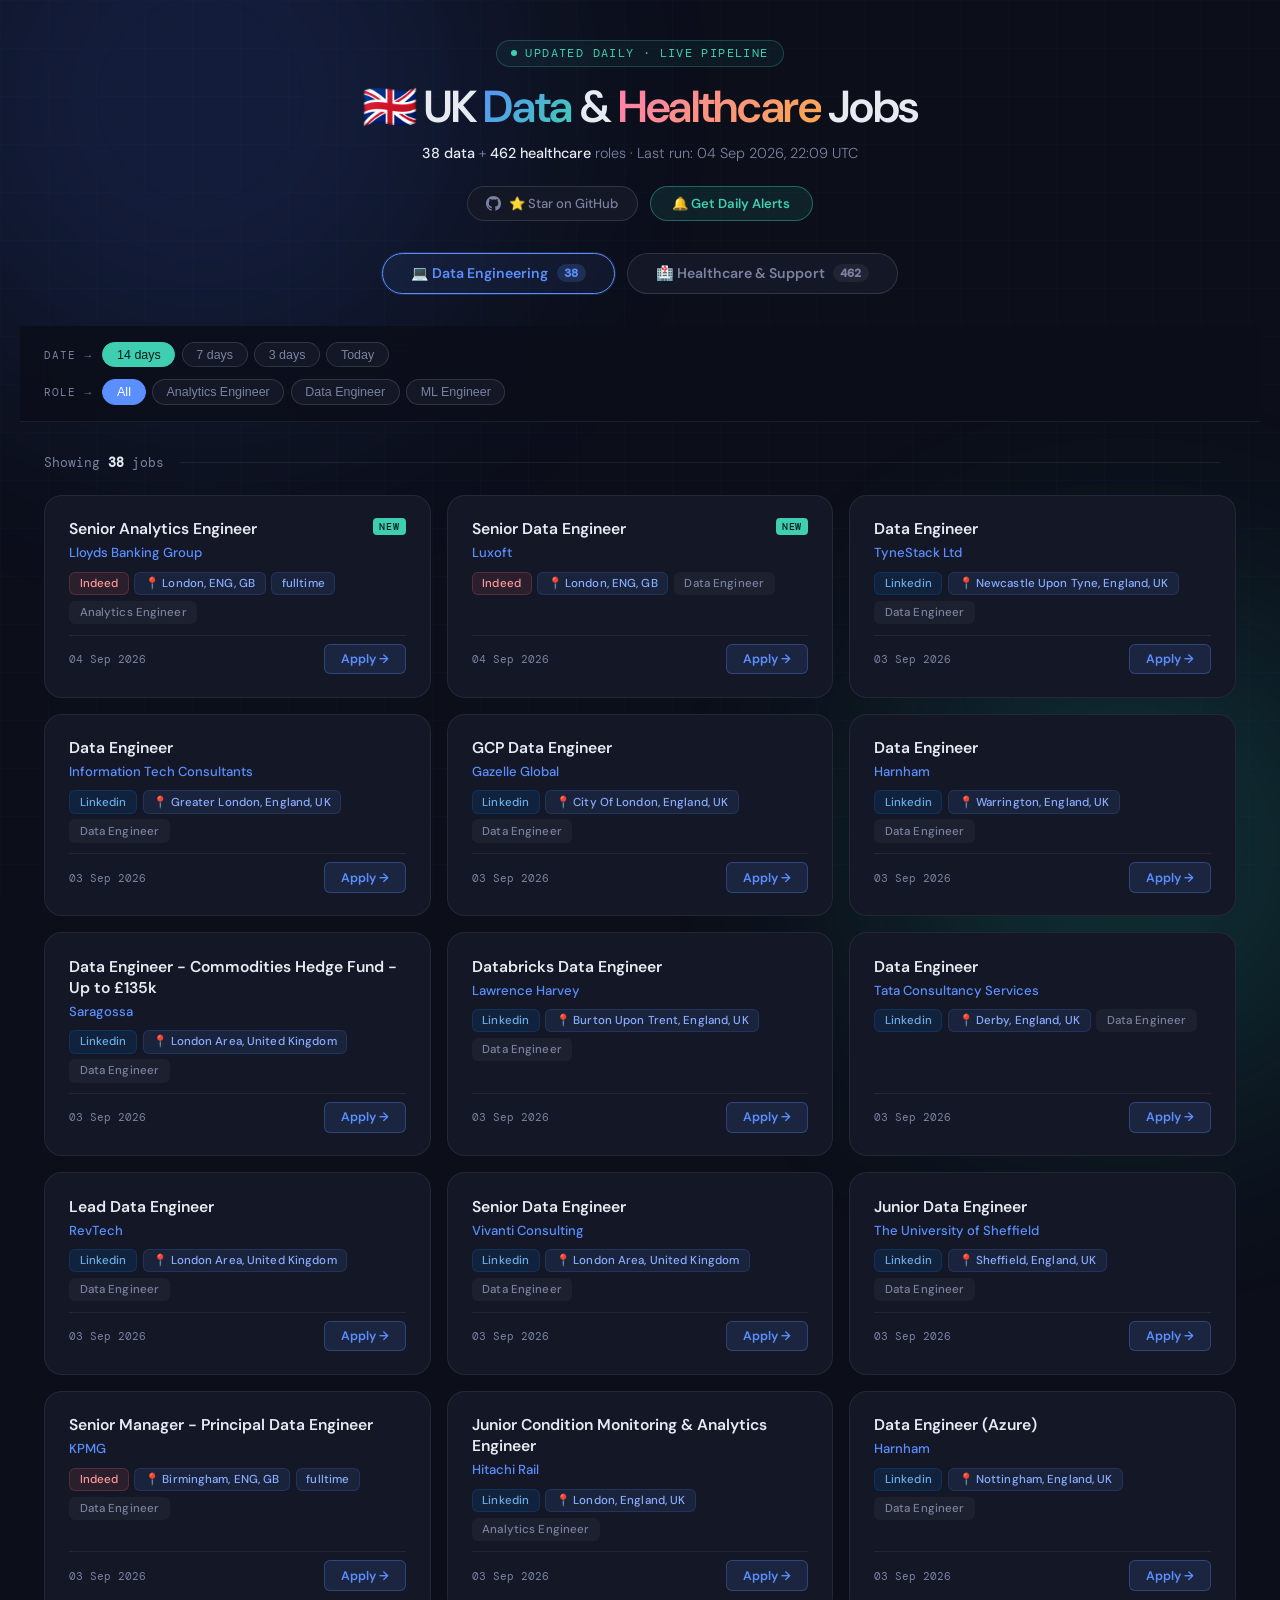
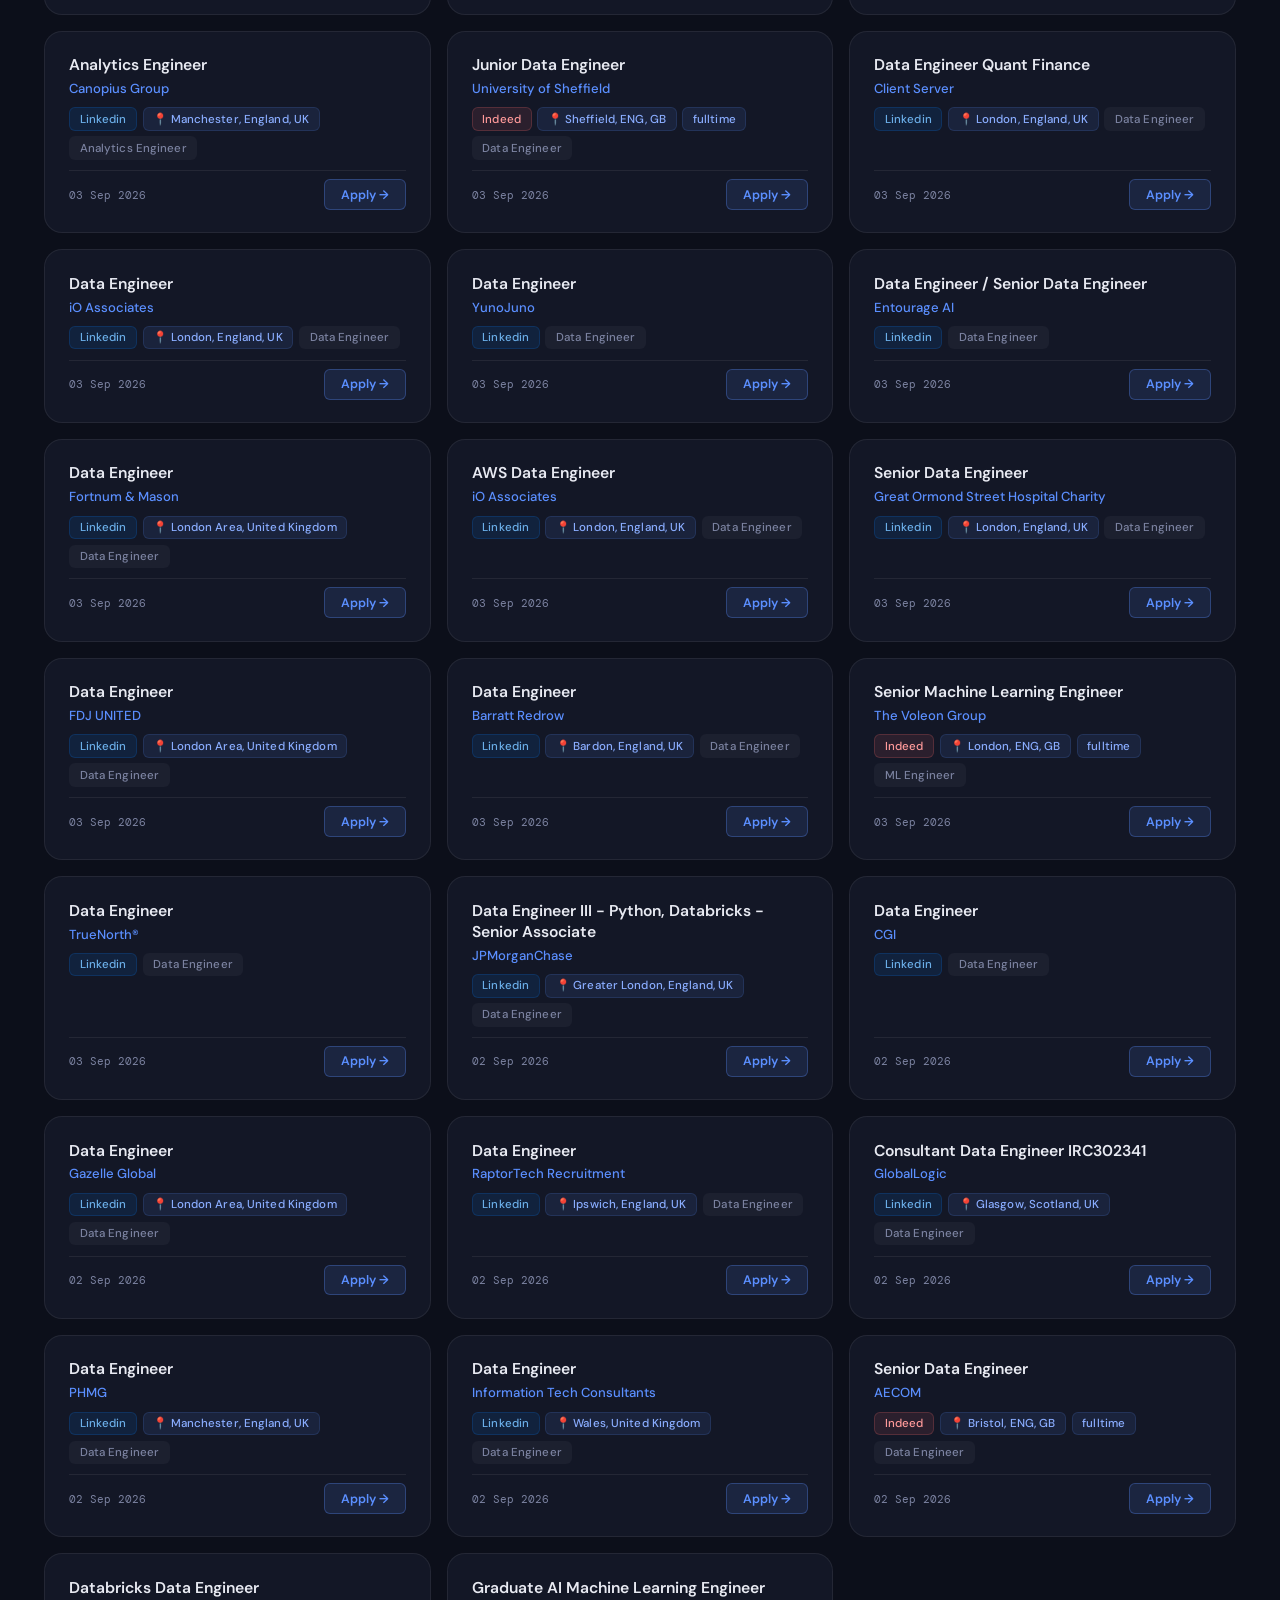
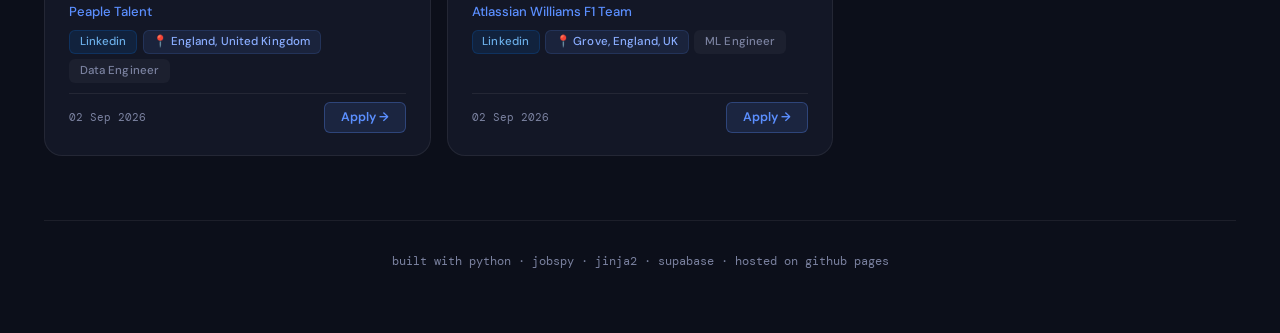
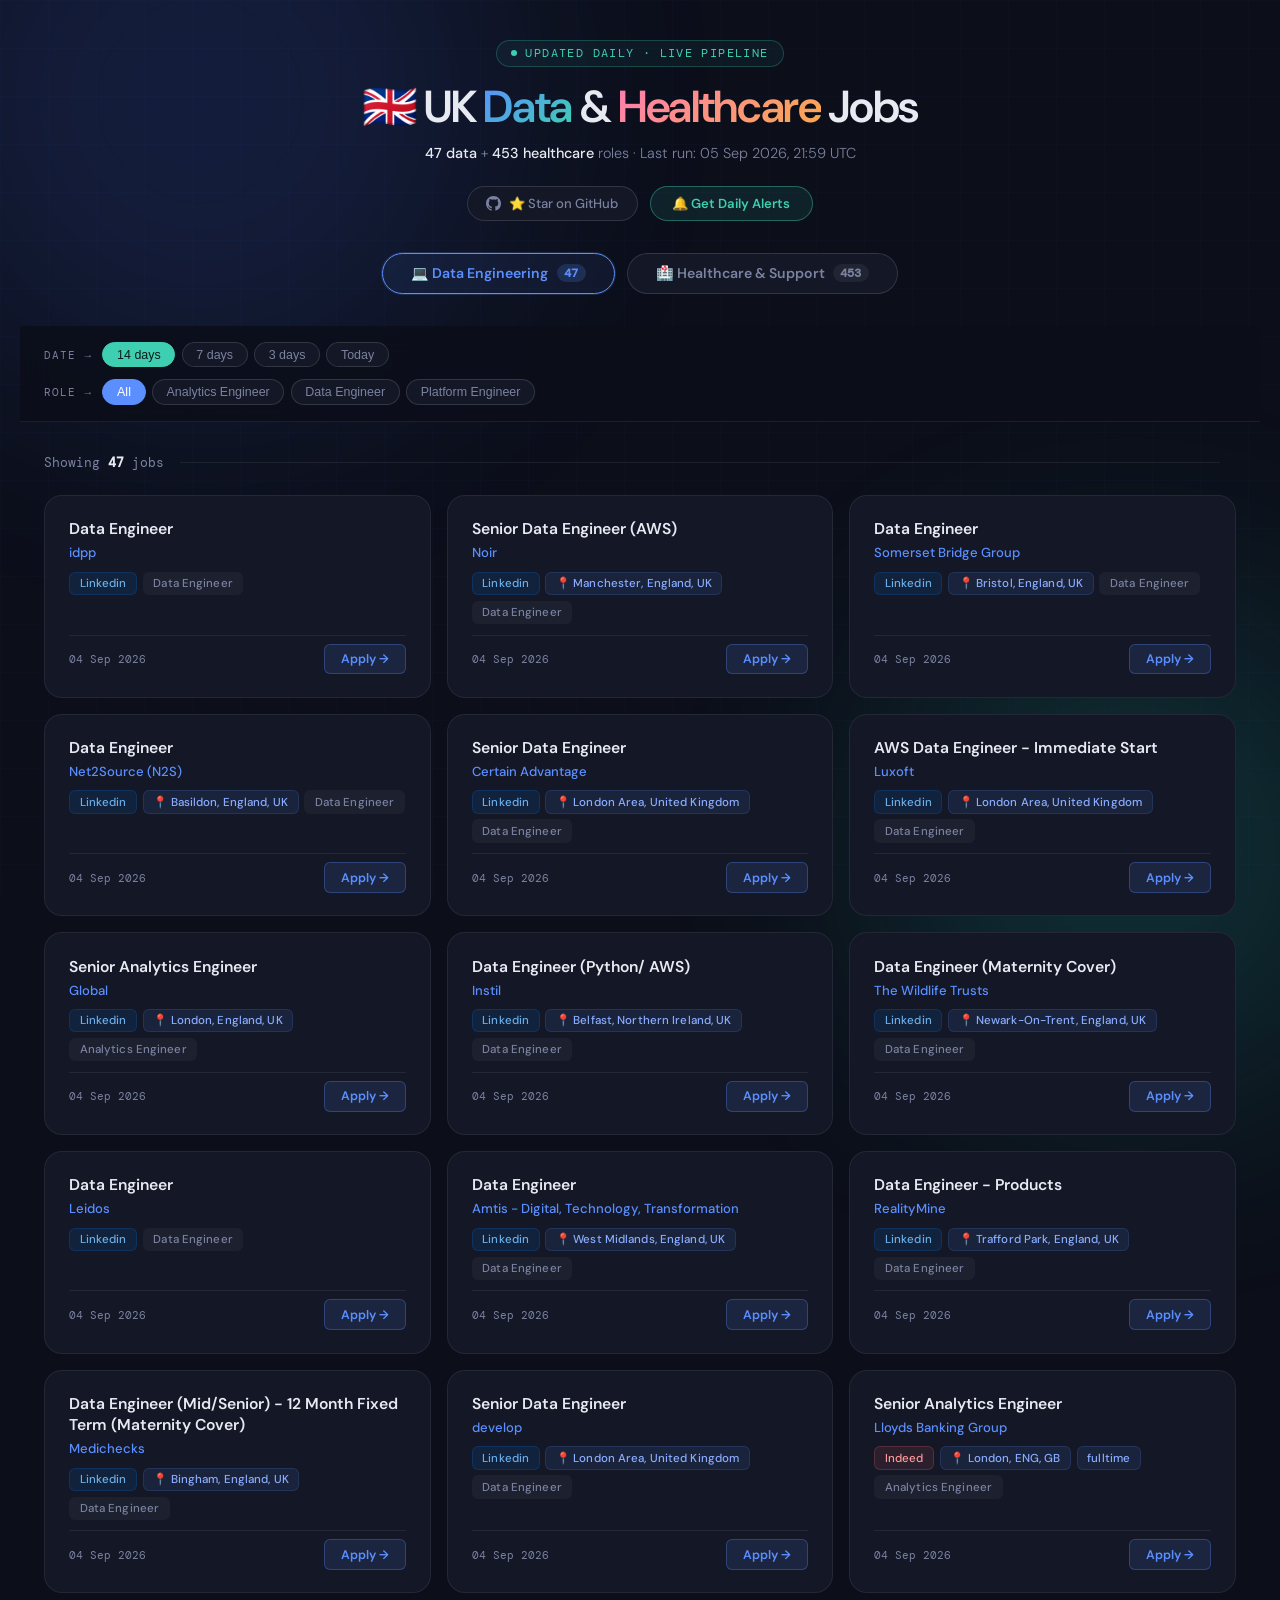
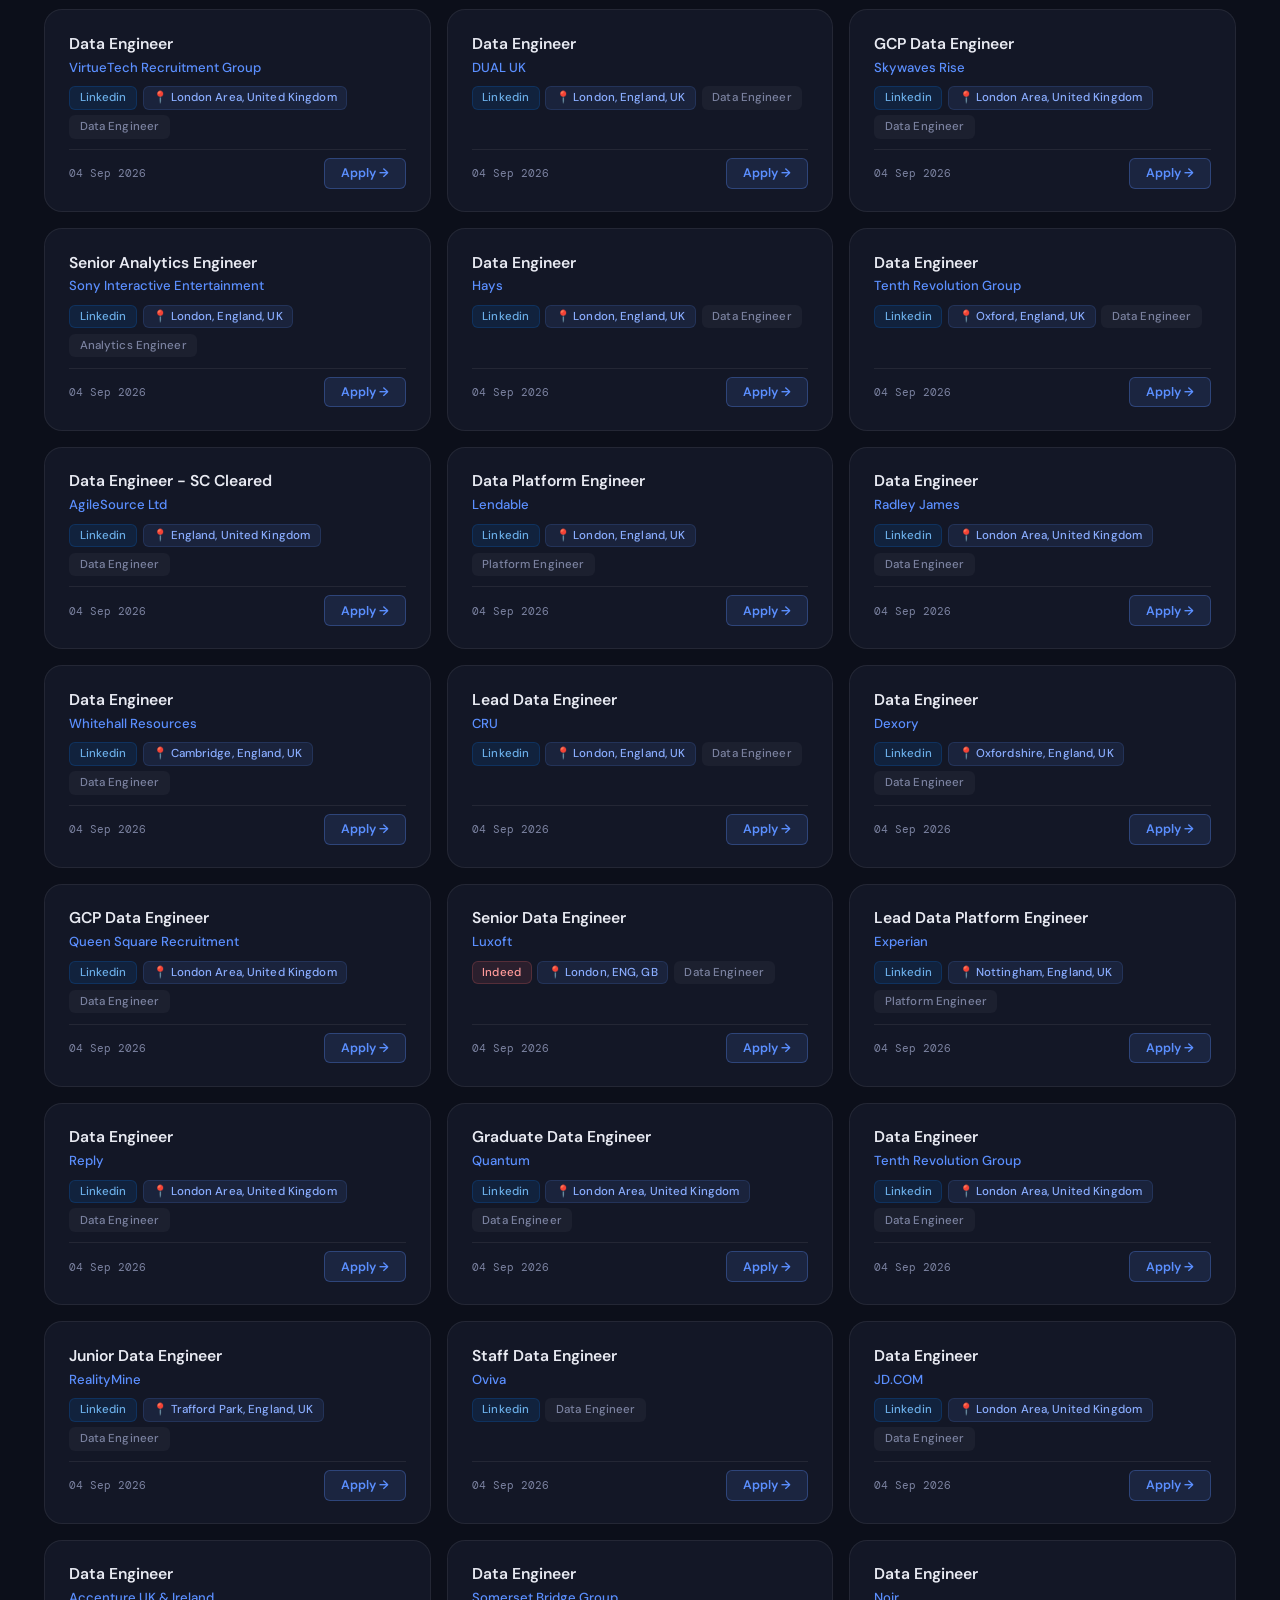
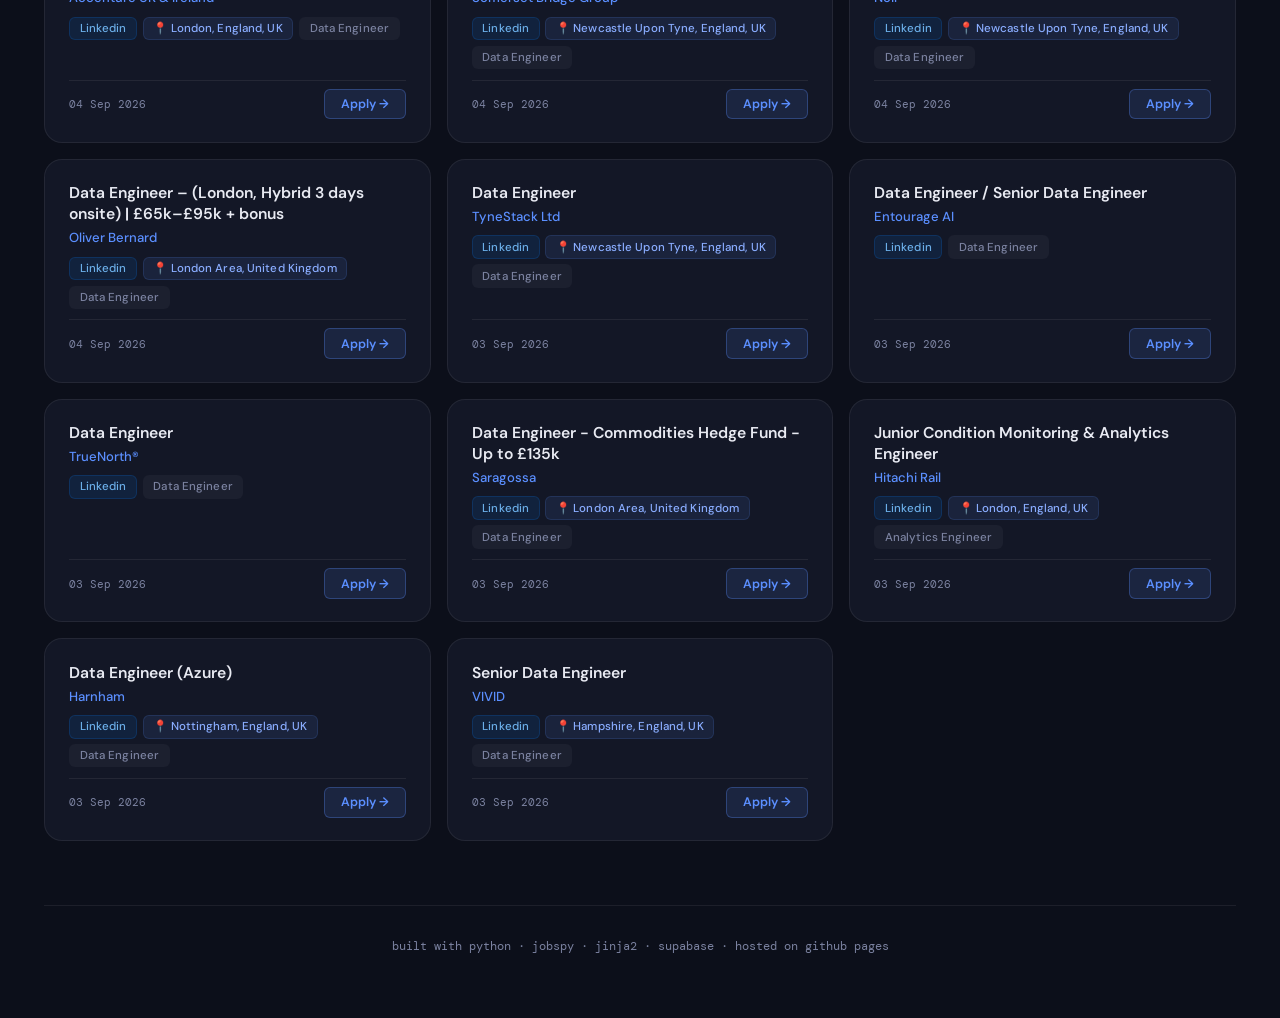
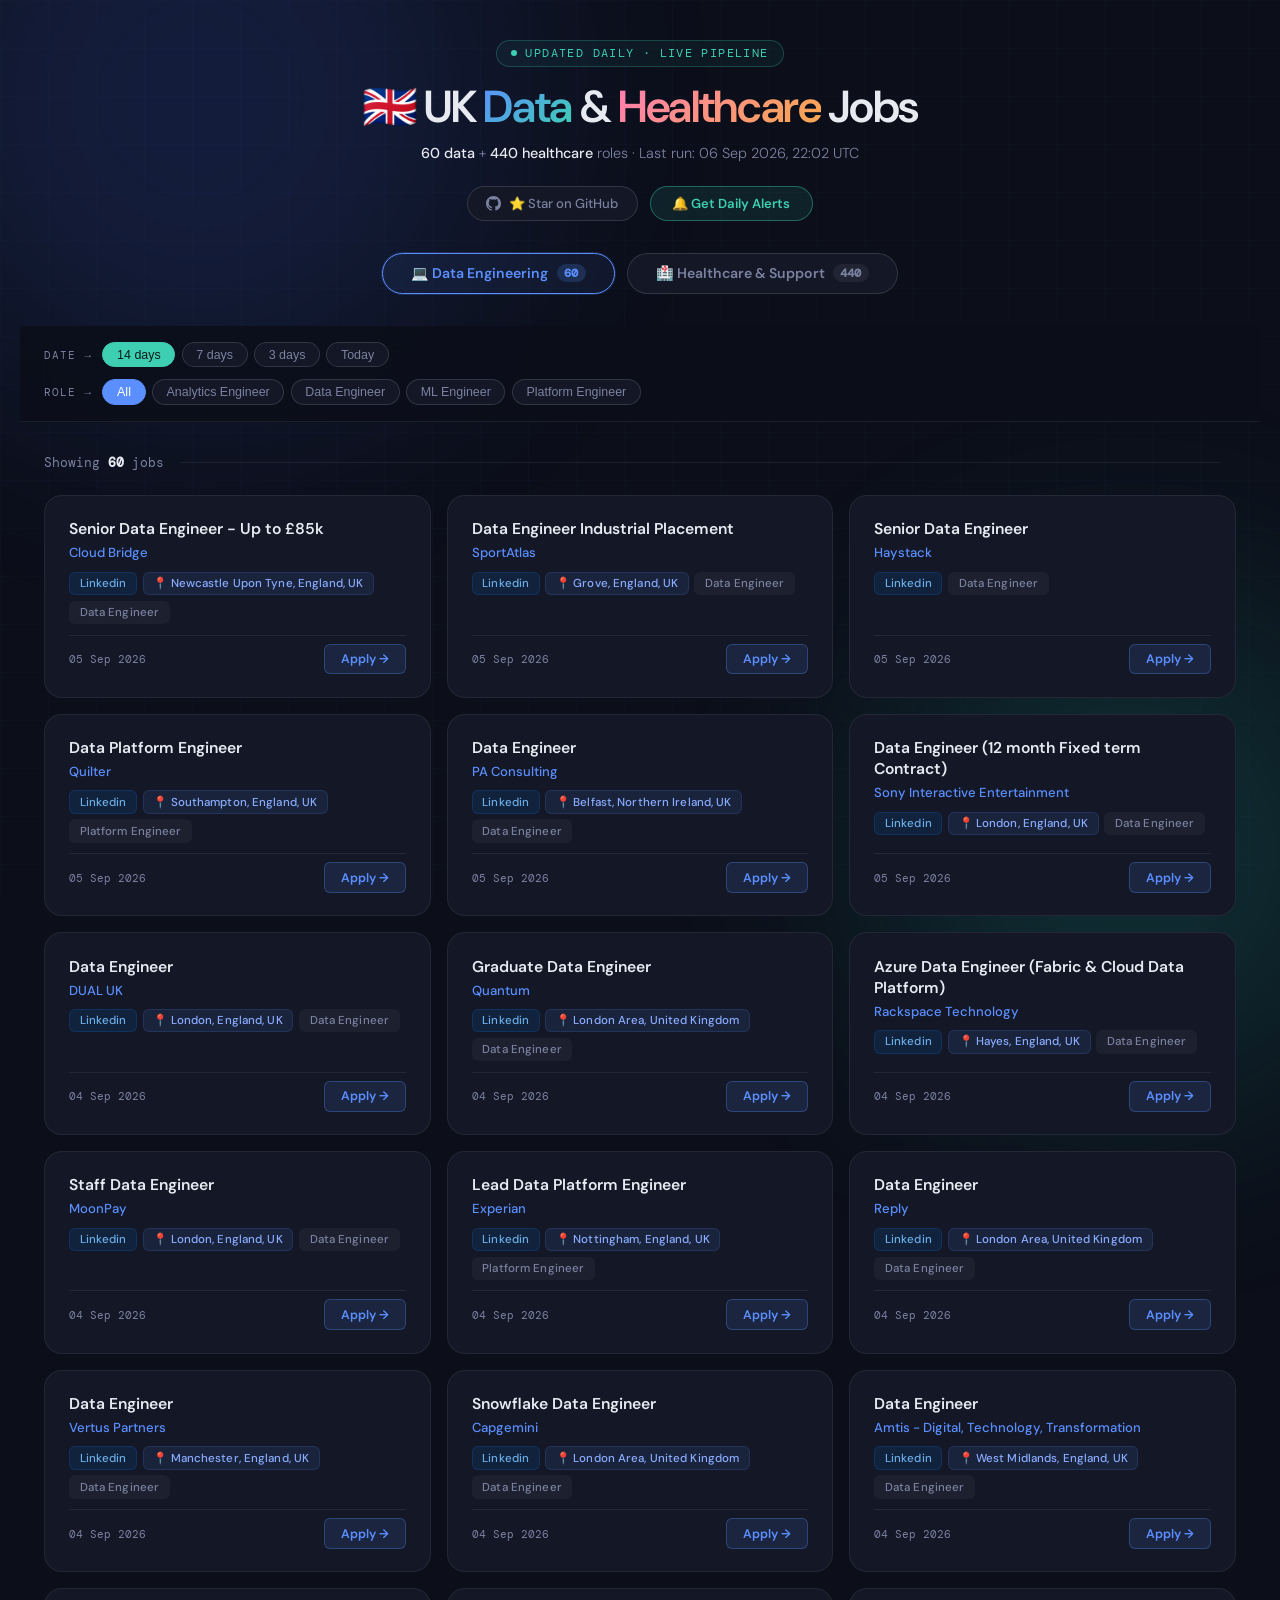
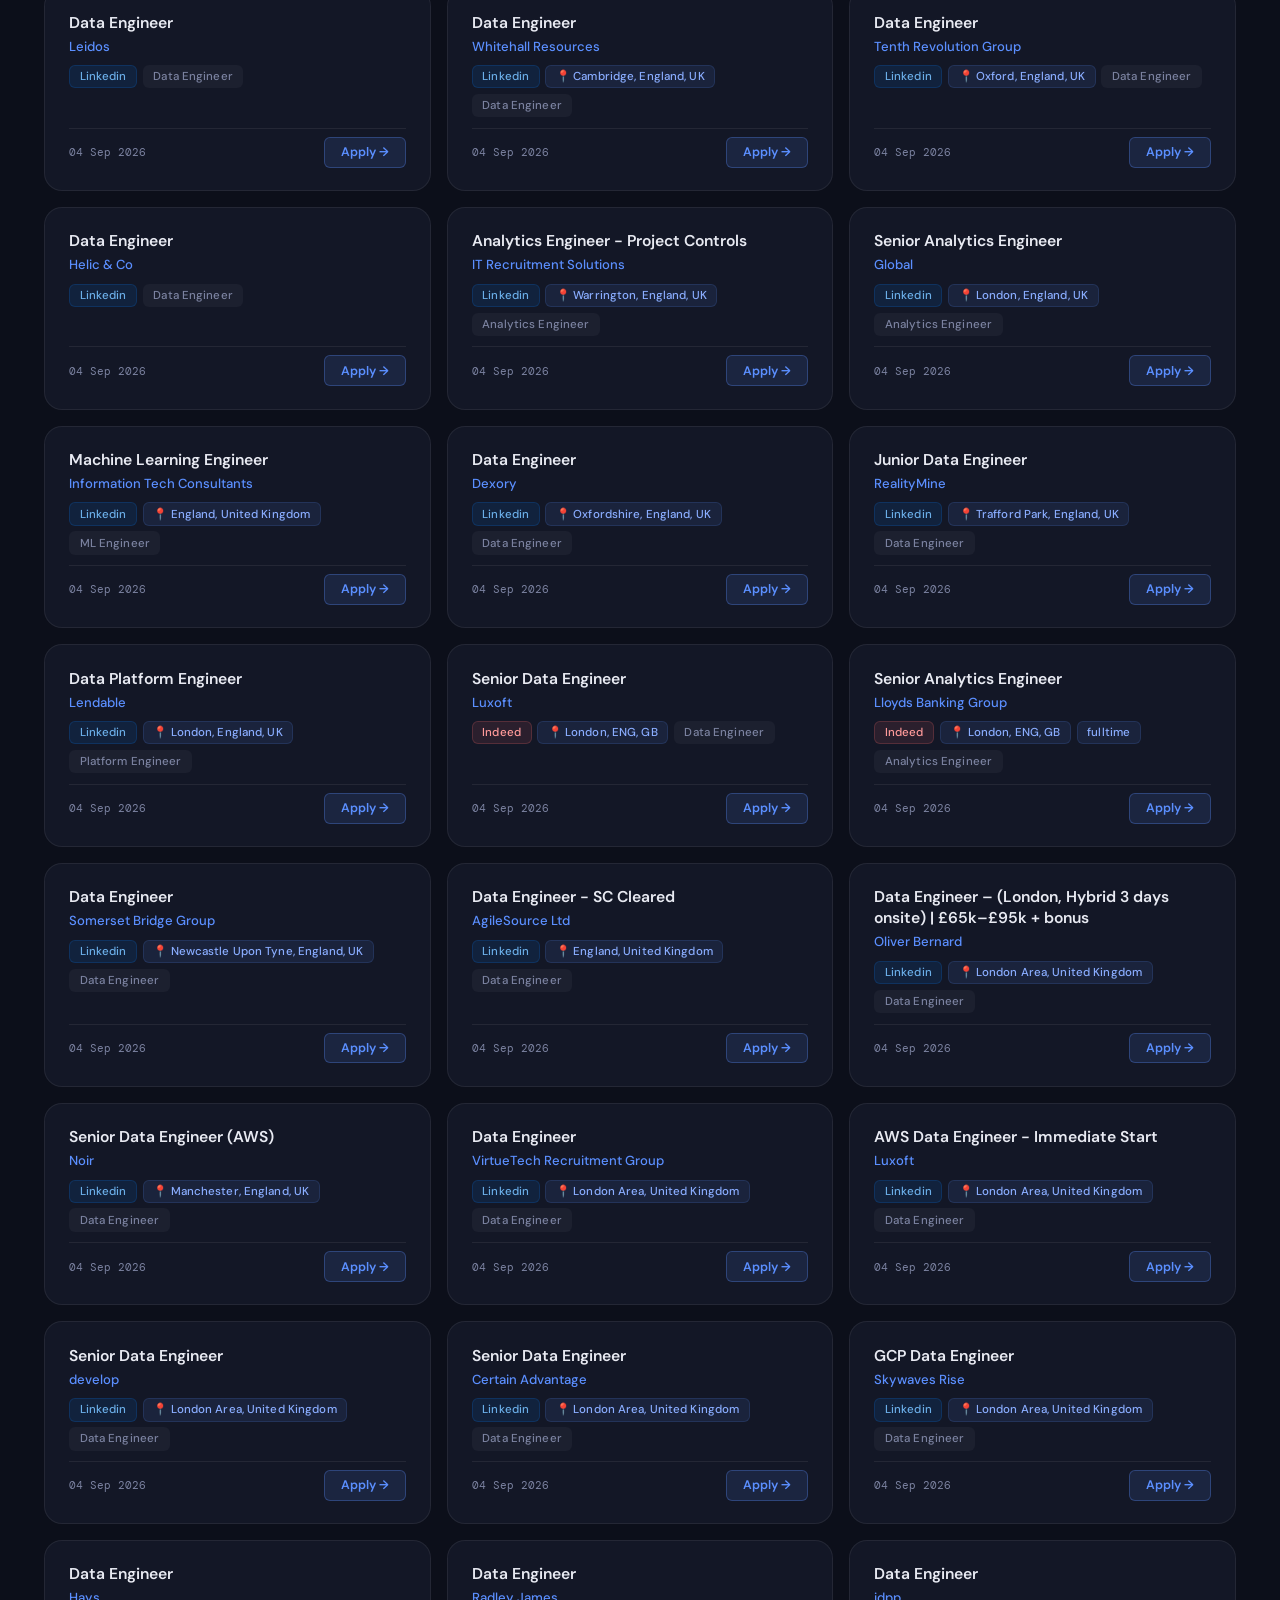
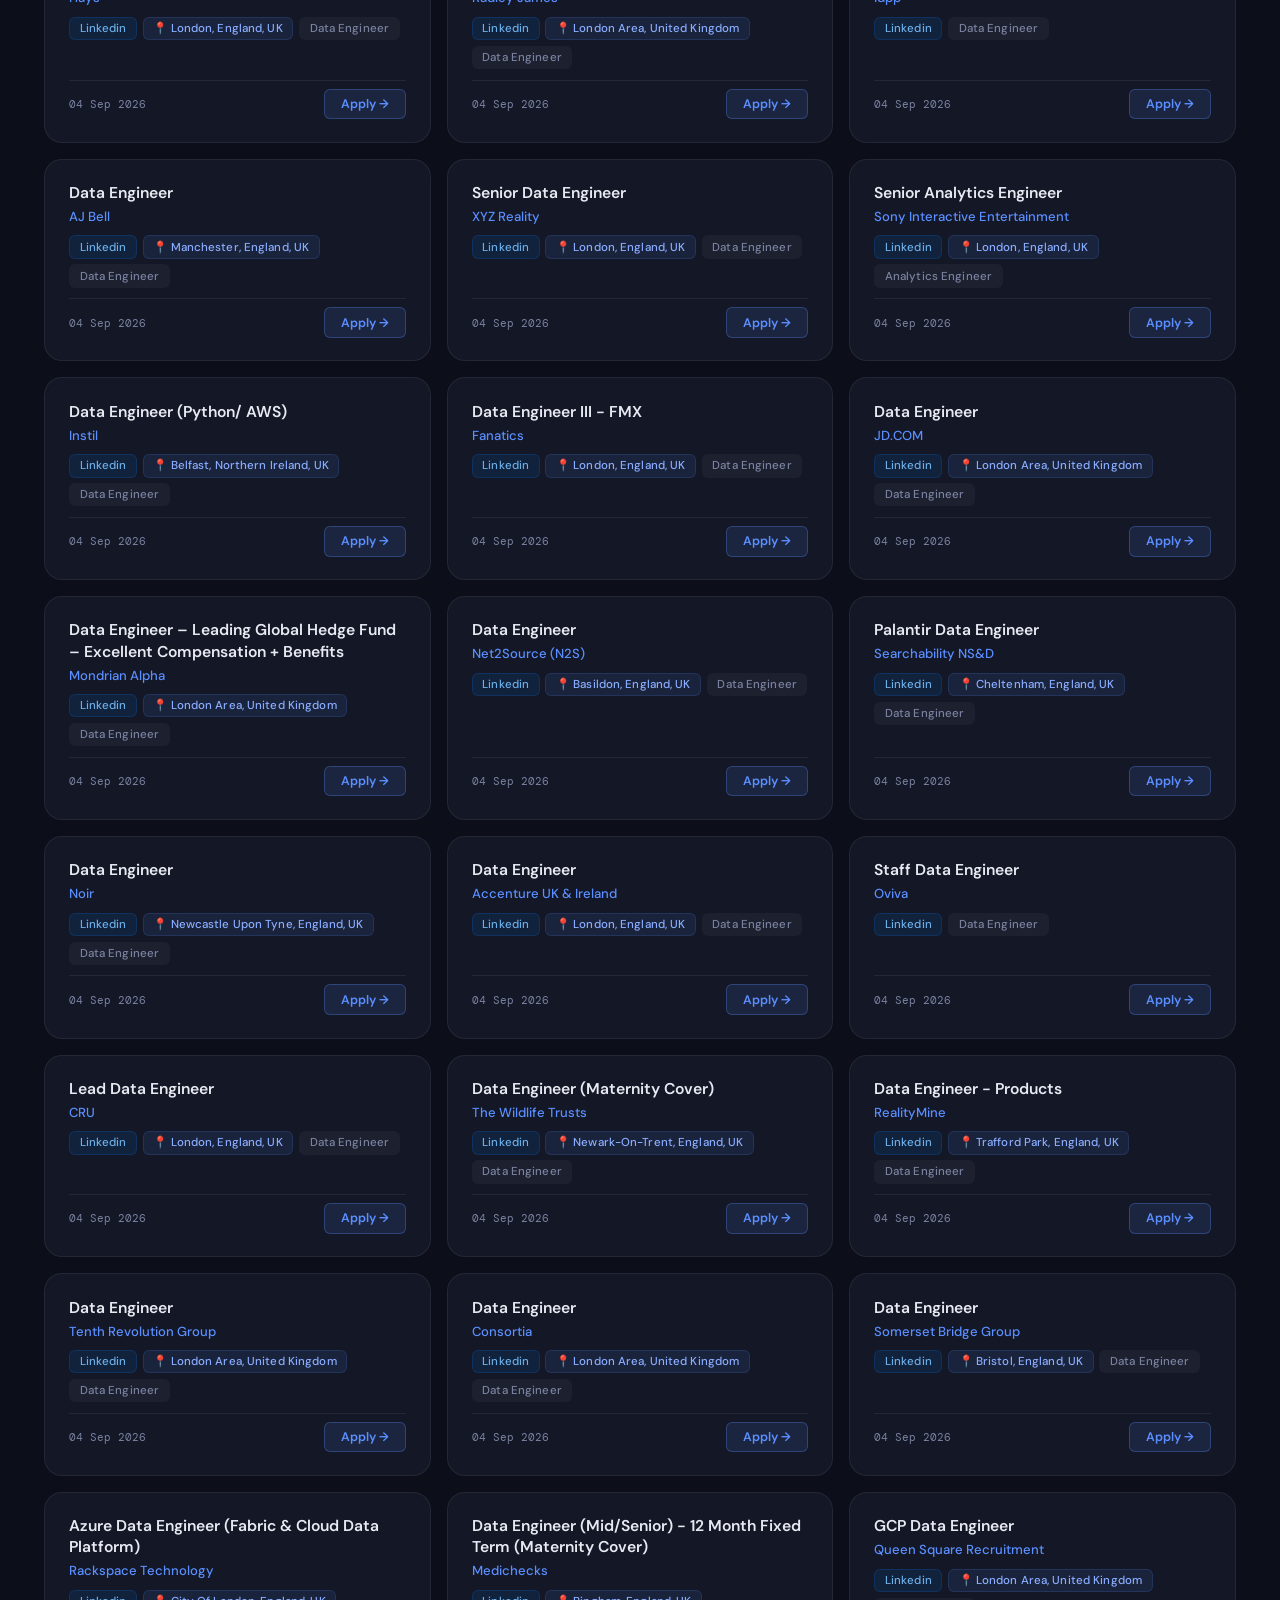
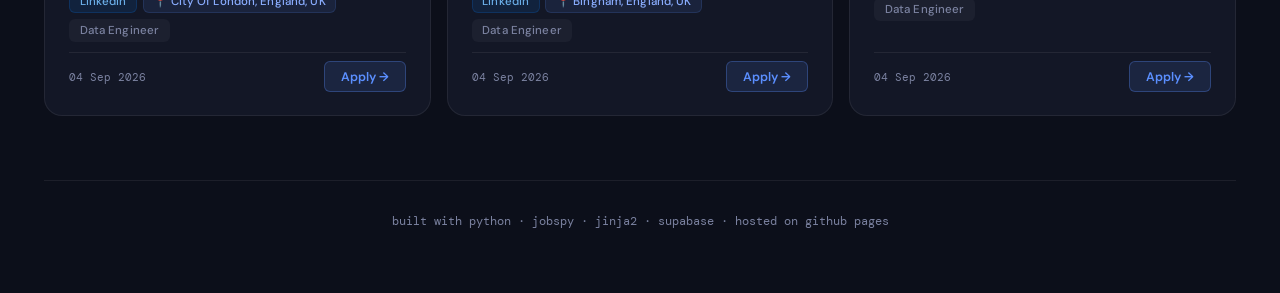
